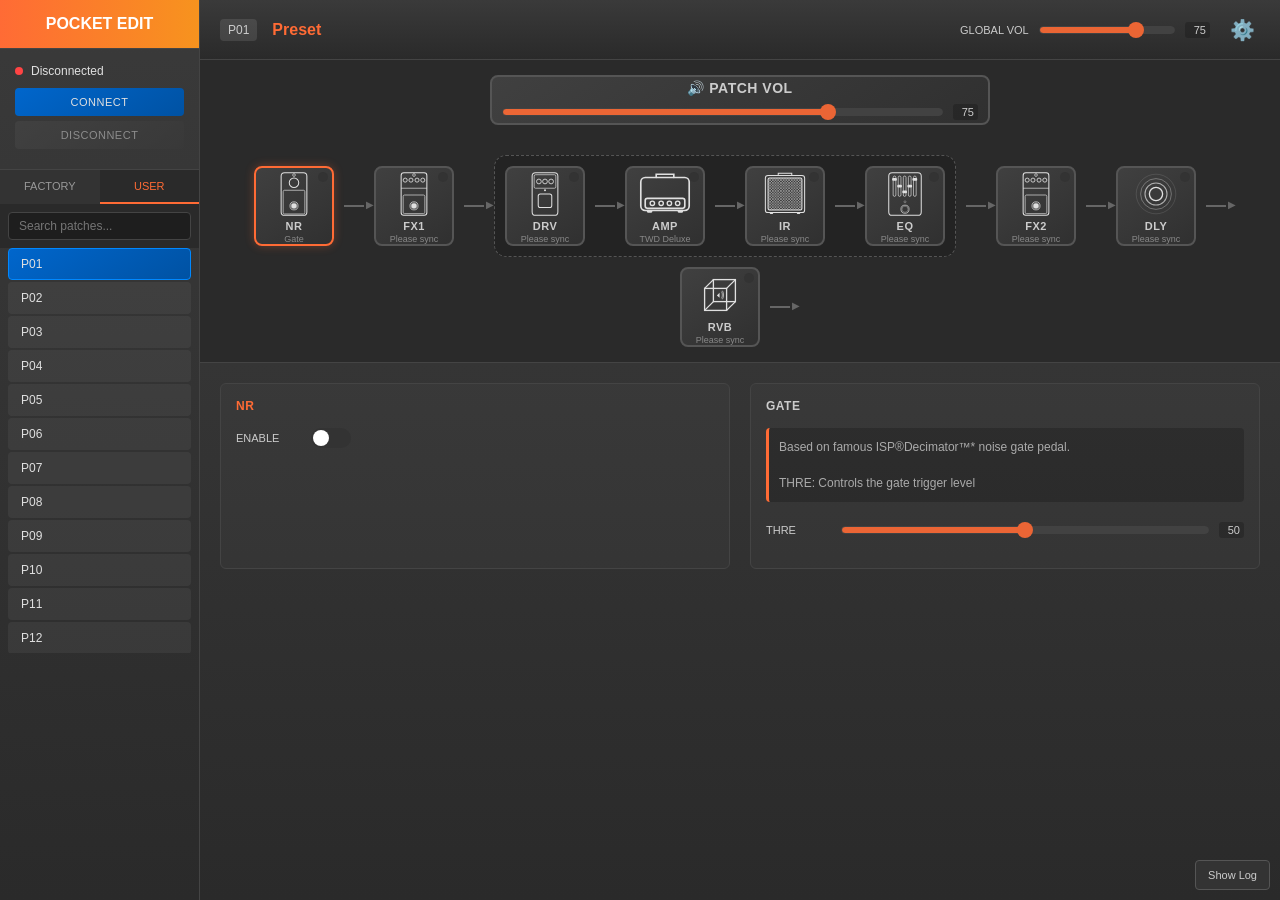
==== index.html @ 3301a859 "start" ====
<!DOCTYPE html>
<html lang="en">
<head>
    <meta charset="UTF-8">
    <meta name="viewport" content="width=device-width, initial-scale=1.0">
    <title>Pocket Edit</title>
    <style>
        * {
            margin: 0;
            padding: 0;
            box-sizing: border-box;
        }

        body {
            font-family: 'Segoe UI', Tahoma, Geneva, Verdana, sans-serif;
            background: linear-gradient(145deg, #2a2a2a, #1e1e1e);
            color: #e0e0e0;
            min-height: 100vh;
            overflow-x: auto;
        }

        .main-container {
            display: flex;
            height: 100vh;
        }

        /* Left Sidebar */
        .sidebar {
            width: 200px;
            background: linear-gradient(180deg, #3a3a3a, #2a2a2a);
            border-right: 1px solid #444;
            display: flex;
            flex-direction: column;
        }

        .sidebar-header {
            padding: 15px;
            background: linear-gradient(90deg, #ff6b35, #f7931e);
            color: white;
            font-weight: bold;
            text-align: center;
            border-bottom: 1px solid #444;
        }

        .connection-panel {
            padding: 15px;
            border-bottom: 1px solid #444;
        }

        .connection-status {
            display: flex;
            align-items: center;
            gap: 8px;
            margin-bottom: 10px;
            font-size: 12px;
        }

        .status-dot {
            width: 8px;
            height: 8px;
            border-radius: 50%;
            background: #ff4444;
        }

        .status-dot.connected {
            background: #44ff44;
        }

        .btn {
            width: 100%;
            padding: 8px 12px;
            border: none;
            border-radius: 4px;
            background: linear-gradient(145deg, #4a4a4a, #3a3a3a);
            color: #e0e0e0;
            cursor: pointer;
            font-size: 11px;
            text-transform: uppercase;
            letter-spacing: 0.5px;
            margin-bottom: 5px;
            transition: all 0.2s ease;
        }

        .btn:hover:not(:disabled) {
            background: linear-gradient(145deg, #5a5a5a, #4a4a4a);
            transform: translateY(-1px);
        }

        .btn:disabled {
            opacity: 0.5;
            cursor: not-allowed;
        }

        .btn-primary {
            background: linear-gradient(145deg, #0066cc, #0052a3);
        }

        .btn-primary:hover:not(:disabled) {
            background: linear-gradient(145deg, #0077dd, #0066cc);
        }

        .patch-list {
            flex: 1;
            display: flex;
            flex-direction: column;
            overflow: hidden;
        }

        .patch-tabs {
            display: flex;
            flex-shrink: 0;
        }

        .patch-tab-btn {
            flex: 1;
            padding: 10px;
            background: #333;
            border: none;
            border-bottom: 2px solid #333;
            color: #999;
            cursor: pointer;
            font-size: 11px;
            text-transform: uppercase;
            transition: all 0.2s ease;
        }

        .patch-tab-btn:hover {
            background: #444;
        }

        .patch-tab-btn.active {
            color: #ff6b35;
            background: #2a2a2a;
            border-bottom-color: #ff6b35;
        }

        .patch-search-container {
            padding: 8px;
            background: #2a2a2a;
            flex-shrink: 0;
        }

        #patchSearchInput {
            width: 100%;
            padding: 6px 10px;
            background: #1e1e1e;
            border: 1px solid #444;
            border-radius: 4px;
            color: #e0e0e0;
            font-size: 12px;
        }

        .patch-items-container {
            flex: 1;
            overflow-y: auto;
            padding: 0 8px 8px 8px;
            max-height: 45vh; 
        }

        .patch-item {
            padding: 8px 12px;
            background: rgba(255, 255, 255, 0.05);
            border: 1px solid transparent;
            border-radius: 4px;
            margin-bottom: 2px;
            cursor: pointer;
            font-size: 12px;
            transition: all 0.2s ease;
            white-space: nowrap;
            overflow: hidden;
            text-overflow: ellipsis;
        }

        .patch-item:hover {
            background: rgba(255, 255, 255, 0.1);
            border-color: #666;
        }

        .patch-item.selected {
            background: linear-gradient(145deg, #0066cc, #0052a3);
            border-color: #0088ff;
        }

        /* Main Content Area */
        .main-content {
            flex: 1;
            display: flex;
            flex-direction: column;
            background: #2a2a2a;
        }

        .top-bar {
            height: 60px;
            background: linear-gradient(180deg, #3a3a3a, #2a2a2a);
            border-bottom: 1px solid #444;
            display: flex;
            align-items: center;
            padding: 0 20px;
            justify-content: space-between;
        }

        .patch-info {
            display: flex;
            align-items: center;
            gap: 15px;
        }

        .patch-name {
            font-size: 16px;
            font-weight: bold;
            color: #ff6b35;
        }

        .patch-number {
            background: rgba(255, 255, 255, 0.1);
            padding: 4px 8px;
            border-radius: 4px;
            font-size: 12px;
            color: #ccc;
        }

        /* Signal Chain */
        .signal-chain {
            padding: 15px 20px;
            display: flex;
            flex-direction: column;
            gap: 15px;
            justify-content: center;
            border-bottom: 1px solid #444; /* Added separator */
        }

        .chain-flow {
            display: flex;
            align-items: center;
            justify-content: center;
            gap: 10px;
            flex-wrap: wrap;
        }

        .chain-module {
            width: 80px;
            height: 80px;
            background: linear-gradient(145deg, #404040, #303030);
            border: 2px solid #555;
            border-radius: 8px;
            display: flex;
            flex-direction: column;
            align-items: center;
            justify-content: center;
            cursor: pointer;
            transition: all 0.2s ease;
            position: relative;
        }

        .chain-module:hover {
            border-color: #777;
            transform: translateY(-2px);
        }

        .chain-module.active {
            border-color: #ff6b35;
            box-shadow: 0 0 10px rgba(255, 107, 53, 0.3);
        }

        .chain-module.disabled {
            opacity: 0.4;
            border-color: #333;
        }

        .chain-module.dragging {
            opacity: 0.5;
            background: #555;
        }

        #fixed-chain-block {
            display: flex;
            align-items: center;
            gap: 10px;
            background: rgba(0,0,0,0.15);
            border: 1px dashed #555;
            border-radius: 12px;
            padding: 10px;
        }

        #chain-terminator {
            width: 0;
            height: 0;
            padding: 0;
            margin: 0;
            border: none;
            font-size: 0;
        }

        .module-name {
            font-size: 11px;
            font-weight: bold;
            text-transform: uppercase;
            letter-spacing: 0.5px;
            color: #ccc;
        }

        .module-type {
            font-size: 9px;
            color: #888;
            margin-top: 2px;
        }

        .module-status {
            position: absolute;
            top: 4px;
            right: 4px;
            width: 10px;
            height: 10px;
            border-radius: 50%;
            background: #333;
            cursor: pointer;
            transition: transform 0.1s ease, box-shadow 0.1s ease;
        }

        /* for larger clickable area */
        .module-status::before {
            content: '';
            position: absolute;
            top: -6px;
            right: -6px;
            bottom: -6px;
            left: -6px;
        }

        .module-status:hover {
            box-shadow: 0 0 6px rgba(255,255,255,0.3);
        }

        .module-status.on {
            background: #44ff44;
        }

        .module-status.on:hover {
            box-shadow: 0 0 8px rgba(68,255,68,0.7);
        }

        .chain-connector {
            width: 20px;
            height: 2px;
            background: #666;
            position: relative;
        }

        .chain-connector::after {
            content: '▶';
            position: absolute;
            right: -10px;
            top: -6px;
            color: #666;
            font-size: 10px;
        }

        /* Effects Panel */
        .effects-panel {
            background: linear-gradient(180deg, #353535, #2a2a2a);
            padding: 20px;
            flex: 1;
            overflow-y: auto;
        }

        .effect-description {
            font-size: 12px;
            color: #aaa;
            margin-bottom: 20px;
            line-height: 1.5;
            background: rgba(0,0,0,0.2);
            padding: 10px;
            border-radius: 4px;
            border-left: 3px solid #ff6b35;
        }

        .effect-controls {
            display: none;
        }

        .effect-controls.active {
            display: grid;
            grid-template-columns: repeat(auto-fit, minmax(250px, 1fr));
            gap: 20px;
        }

        .control-section {
            background: rgba(255, 255, 255, 0.02);
            border: 1px solid #444;
            border-radius: 6px;
            padding: 15px;
        }

        .control-section h4 {
            color: #ff6b35;
            font-size: 12px;
            text-transform: uppercase;
            margin-bottom: 15px;
            letter-spacing: 0.5px;
        }

        .control-row {
            display: flex;
            align-items: center;
            gap: 15px;
            margin-bottom: 15px;
        }

        .control-label {
            min-width: 60px;
            font-size: 11px;
            color: #ccc;
            text-transform: uppercase;
        }

        .toggle-switch {
            width: 40px;
            height: 20px;
            background: #333;
            border-radius: 10px;
            position: relative;
            cursor: pointer;
            transition: background-color 0.2s ease;
        }

        .toggle-switch.on {
            background: #ff6b35;
        }

        .toggle-switch::after {
            content: '';
            position: absolute;
            top: 2px;
            left: 2px;
            width: 16px;
            height: 16px;
            background: white;
            border-radius: 50%;
            transition: transform 0.2s ease;
        }

        .toggle-switch.on::after {
            transform: translateX(20px);
        }

        .toggle-switch.locked {
            cursor: not-allowed;
            opacity: 0.7;
        }

        .dropdown-select {
            background: #333;
            border: 1px solid #555;
            border-radius: 4px;
            color: #e0e0e0;
            padding: 5px 10px;
            font-size: 11px;
            cursor: pointer;
            width: 100%;
        }

        .slider-container {
            display: flex;
            align-items: center;
            width: 100%;
            gap: 10px;
        }

        .slider {
            -webkit-appearance: none;
            appearance: none;
            width: 100%;
            height: 8px;
            background: linear-gradient(to right, #ff6b35 var(--progress, 0%), #2a2a2a var(--progress, 0%));
            outline: none;
            opacity: 0.9;
            transition: opacity .2s;
            border-radius: 4px;
            border: 1px solid #444;
            cursor: pointer;
        }

        .slider:hover {
            opacity: 1;
        }

        .slider::-webkit-slider-thumb {
            -webkit-appearance: none;
            appearance: none;
            width: 16px;
            height: 16px;
            background: #ff6b35;
            cursor: pointer;
            border-radius: 50%;
        }

        .slider::-moz-range-thumb {
            width: 16px;
            height: 16px;
            background: #ff6b35;
            cursor: pointer;
            border-radius: 50%;
        }

        .slider-value {
            font-size: 11px;
            color: #ccc;
            min-width: 25px;
            text-align: right;
            background: rgba(0,0,0,0.2);
            padding: 2px 4px;
            border-radius: 3px;
        }

        .slider-value-input {
            width: 35px; /* Adjust width as needed */
            font-size: 11px;
            color: #e0e0e0;
            background: #1e1e1e;
            border: 1px solid #ff6b35;
            border-radius: 3px;
            text-align: right;
            padding: 1px 3px;
        }

        /* Log Panel */
        .log-panel {
            position: fixed;
            bottom: 0;
            right: 0;
            width: 500px;
            height: 350px;
            background: rgba(0, 0, 0, 0.9);
            border: 1px solid #444;
            border-radius: 6px 6px 0 0;
            display: none;
            flex-direction: column;
            z-index: 1000;
        }

        .log-panel.visible {
            display: flex;
        }

        .log-header {
            padding: 10px;
            background: #333;
            border-bottom: 1px solid #444;
            display: flex;
            justify-content: space-between;
            align-items: center;
        }

        .log-header h4 {
            font-size: 12px;
            color: #ccc;
            text-transform: uppercase;
        }

        .log-toggle {
            position: fixed;
            bottom: 10px;
            right: 10px;
            padding: 8px 12px;
            background: #333;
            border: 1px solid #555;
            border-radius: 4px;
            color: #ccc;
            cursor: pointer;
            font-size: 11px;
            z-index: 1001;
        }

        .log-content {
            flex: 1;
            padding: 10px;
            overflow-y: auto;
            font-family: 'Courier New', monospace;
            font-size: 10px;
            line-height: 1.4;
        }

        .log-entry {
            margin-bottom: 2px;
            display: flex;
            gap: 10px;
        }

        .log-time {
            color: #666;
            min-width: 60px;
        }

        .log-type {
            color: #888;
            min-width: 50px;
            font-weight: bold;
        }

        .log-type.sent { color: #4a9eff; }
        .log-type.received { color: #4aff9e; }
        .log-type.error { color: #ff4a4a; }
        .log-type.info { color: #cccccc; }

        .log-message {
            color: #ccc;
        }

        .manual-command-panel {
            display: flex;
            gap: 10px;
            align-items: center;
            background: #333;
            padding: 8px 10px;
            border-bottom: 1px solid #444;
        }

        #manualCommandInput {
            background: #2a2a2a;
            border: 1px solid #555;
            color: #e0e0e0;
            padding: 6px 10px;
            border-radius: 4px;
            font-size: 11px;
            width: 100%;
            font-family: 'Courier New', Courier, monospace;
        }

        #sendManualCommandBtn {
            width: auto;
            margin-bottom: 0;
            flex-shrink: 0;
        }

        .chain-connector.is-last-connector {
            visibility: hidden;
        }

        .global-volume-control {
            display: flex;
            align-items: center;
            gap: 10px;
            width: 250px;
        }

        .global-volume-control .control-label {
            font-size: 11px;
            color: #ccc;
            text-transform: uppercase;
            min-width: fit-content;
        }

        /* New container for the patch volume slider */
        .patch-volume-container {
            display: flex;
            justify-content: center;
            align-items: center;
            padding: 15px 20px;
        }

        .patch-volume-module {
            width: 50%;
            max-width: 500px;
            height: 50px;
            background: linear-gradient(145deg, #404040, #303030);
            border: 2px solid #555;
            border-radius: 8px;
            display: flex;
            flex-direction: column;
            align-items: center;
            justify-content: center;
            transition: all 0.2s ease;
            position: relative;
            padding: 10px;
            gap: 8px;
        }

        .patch-volume-module .module-name {
            font-size: 14px;
            font-weight: bold;
            color: #ccc;
        }

        .patch-volume-module .slider-container {
            width: 100%;
        }
        /* Add these new styles to your existing <style> block */
        .settings-btn {
            background: none;
            border: none;
            color: #ccc;
            font-size: 20px;
            cursor: pointer;
            padding: 5px;
            margin-left: 15px;
        }
        .settings-btn:hover {
            color: #ff6b35;
        }

        .advanced-settings-panel {
            position: fixed;
            top: 65px; /* Position below the top bar */
            right: 20px;
            width: 300px;
            background: linear-gradient(145deg, #3a3a3a, #2a2a2a);
            border: 1px solid #444;
            border-radius: 6px;
            z-index: 1002;
            padding: 20px;
            box-shadow: 0 5px 15px rgba(0,0,0,0.5);
            display: none; /* Hidden by default */
        }

        .advanced-settings-panel.visible {
            display: block; /* Shown when this class is added */
        }

        .advanced-settings-panel h4 {
            color: #ff6b35;
            font-size: 12px;
            text-transform: uppercase;
            margin-bottom: 20px;
            letter-spacing: 0.5px;
        }

        .module-icon {
            margin-top: 4px;
            margin-bottom: 4px; /* Adds a little space between the icon and the text */
        }

        .patch-items-container.locked {
            opacity: 0.5;
            pointer-events: none;
            cursor: wait;
        }

        .debug-buttons-panel {
            padding: 8px 10px 0 10px;
            display: flex;
            flex-wrap: wrap;
            gap: 5px;
            background: #333;
            border-bottom: 1px solid #444;
        }

        .debug-buttons-panel .btn {
            width: auto;
            flex-grow: 1;
            margin-bottom: 0;
            padding: 4px 6px; 
        }

      /* Main container for the entire tap tempo section */
        .tap-tempo-section {
            margin-top: 30px;
            padding-top: 20px;
            border-top: 1px solid #555;
        }

        /* Grid layout for the main components */
        .tap-grid {
            display: grid;
            grid-template-columns: 1fr 1fr;
            gap: 15px;
            align-items: center;
        }

        /* Styling for the BPM and Delay Time display boxes */
        .tap-display {
            background-color: #222;
            border-radius: 6px;
            padding: 10px;
            border: 1px solid #444;
        }

        /* BPM and Delay Time text input styling */
        .bpm-input {
            width: 100%;
            background-color: transparent;
            border: none;
            /* Color updated to match the slider's active color */
            color: #ff6b35;
            font-size: 1.5em;
            font-weight: 700;
            font-family: "Courier New", Courier, monospace;
            text-align: center;
            padding: 0;
        }

        /* Removes the number input arrows in Chrome/Safari */
        .bpm-input::-webkit-outer-spin-button,
        .bpm-input::-webkit-inner-spin-button {
            -webkit-appearance: none;
            margin: 0;
        }

        /* Removes the number input arrows in Firefox */
        .bpm-input[type=number] {
            -moz-appearance: textfield;
        }

        /* Subtle background highlight when the BPM input is focused */
        .bpm-input:focus {
            outline: none;
            background-color: rgba(247, 147, 30, 0.1);
        }

        /* "BPM" and "Delay Time" labels under the displays */
        .display-label {
            font-size: 0.7em;
            color: #999;
            text-transform: uppercase;
            display: block;
            margin-top: 2px;
        }

        /* Main "TAP" button styling */
        .tap-button {
            grid-column: 1 / -1;
            padding: 1rem;
            font-size: 1.2rem;
            font-weight: bold;
            color: #fff;
            /* Updated background to a neutral gray */
            background-color: #555;
            border: 1px solid #777;
            border-radius: 6px;
            cursor: pointer;
            transition: background-color 0.1s ease-out, box-shadow 0.1s ease-out, color 0.1s ease-out;
        }

        /* "TAP" button active (pressed) state */
        .tap-button:active {
            /* Updated to the primary slider color */
            background-color: #ff6b35;
            transform: scale(0.98);
        }

        /* Visual indicator for the BPM beat */
       .tap-button.beat-flash {
            /* The text will flash to the active orange color */
            color: #ff6b35;
        }

        /* Container for the note division buttons (1/4, 1/8, etc.) */
        .note-divisions {
            grid-column: 1 / -1;
            display: flex;
            justify-content: space-between;
            gap: 8px;
        }

        /* Individual note division button styling */
        .note-btn {
            flex-grow: 1;
            padding: 0.6rem 0;
            font-size: 0.9rem;
            color: #ccc;
            background-color: #4f4f4f;
            border: 1px solid #555;
            border-radius: 5px;
            cursor: pointer;
            transition: all 0.2s;
        }

        /* Active note division button styling */
        .note-btn.active {
            /* Updated to the primary slider color */
            background-color: #ff6b35;
            color: #fff;
            /* A slightly brighter orange for the border */
            border-color: #ff6b35;
            font-weight: bold;
        }

        .bpm-input.out-of-range {
            /* This animation will run when the class is active */
            animation: flash-red 0.8s infinite;
        }

        /* This defines the flashing animation itself */
        @keyframes flash-red {
            0% { background-color: transparent; }
            50% { background-color: #9d2c2c; } /* A dark red flash */
            100% { background-color: transparent; }
        }

        #delay-time-ms-7 {
            font-size: 1.2em;
            color: #ccc;
            transition: color 0.2s ease; /* Optional: adds a smooth fade to red */
        }

        /* USB MIDI Device Selection Styles */
        .usb-device-pair {
            padding: 12px;
            margin-bottom: 8px;
            background: #2a2a2a;
            border: 2px solid #444;
            border-radius: 4px;
            cursor: pointer;
            transition: all 0.2s ease;
        }

        .usb-device-pair:hover {
            border-color: #666;
            background: #333;
        }

        .usb-device-pair.selected {
            border-color: #ff6b35;
            background: rgba(255, 107, 53, 0.1);
        }

        .usb-device-pair-title {
            font-weight: bold;
            color: #ff6b35;
            margin-bottom: 6px;
            font-size: 12px;
        }

        .usb-device-io {
            font-size: 11px;
            color: #aaa;
            margin: 2px 0;
            padding-left: 12px;
        }

        .usb-device-io-label {
            color: #888;
            font-weight: bold;
            min-width: 50px;
            display: inline-block;
        }



        /* Additional visual cue for hover-to-focus items */
    .control-row.hover-focus {
        background-color: rgba(255, 255, 255, 0.05); /* very subtle highlight */
        border-radius: 4px;
        transition: background-color 0.1s ease;
    }
</style>
</head>
<body>
    <div class="main-container">
        <div class="sidebar">
            <div class="sidebar-header">
                POCKET EDIT
            </div>

            <div class="connection-panel">
                <div class="connection-status">
                    <div id="statusDot" class="status-dot"></div>
                    <span id="statusText">Disconnected</span>
                </div>
                <button id="connectBtn" class="btn btn-primary">Connect</button>
                <button id="disconnectBtn" class="btn" disabled>Disconnect</button>
            </div>

            <div class="patch-list">
                 <div class="patch-tabs">
                    <button id="factoryTabBtn" class="patch-tab-btn">Factory</button>
                    <button id="userTabBtn" class="patch-tab-btn active">User</button>
                </div>
                <div class="patch-search-container">
                    <input type="text" id="patchSearchInput" placeholder="Search patches...">
                </div>
                <div id="patchListContainer" class="patch-items-container">
                    </div>
            </div>
        </div>

        <div class="main-content">
            <div id="editor-container" style="display: none; height: 100%; flex-direction: column; flex: 1;">
                <div class="top-bar">
                <div class="patch-info">
                    <div class="patch-number" id="patchNumber"></div>
                    <div class="patch-name" id="patchName"></div>
                </div>

                <div style="display: flex; align-items: center;">
                    <div class="global-volume-control">
                        <div class="control-label">Global Vol</div>
                        <div class="slider-container">
                            <input type="range" min="0" max="100" value="75" class="slider" data-global-param="globalVolume">
                            <span class="slider-value">75</span>
                        </div>
                    </div>

                    <button id="advancedSettingsBtn" class="settings-btn">⚙️</button>
                </div>
            </div>

            <div class="patch-volume-container">
                <div class="patch-volume-module">
                    <div class="module-name">🔊 Patch Vol</div>
                    <div class="slider-container">
                        <input type="range" min="0" max="100" value="75" class="slider" data-global-param="presetVolume">
                        <span class="slider-value">75</span>
                    </div>
                </div>
            </div>

            <div class="signal-chain">
                <div class="chain-flow">
                    <div class="chain-module" data-module-id="0" draggable="true">
                        <svg class="module-icon" width="80" height="130" viewBox="0 0 80 130" fill="none" xmlns="http://www.w3.org/2000/svg">
                        <rect x="2" y="2" width="76" height="126" rx="10" stroke="currentColor" stroke-width="3"/>
                        <circle cx="40" cy="32" r="14" stroke="currentColor" stroke-width="3"/>
                        <circle cx="40" cy="100" r="8" fill="currentColor" stroke-width="2"/>
                        <circle cx="40" cy="100" r="9" stroke="currentColor"/>
                        <circle cx="40" cy="100" r="12" stroke="currentColor" stroke-width="2"/>
                        <rect x="8" y="54" width="64" height="70" rx="4" stroke="currentColor" stroke-width="2"/>
                        <circle cx="40" cy="9" r="4" stroke="currentColor" stroke-width="2"/>
                        </svg>
                        <div class="module-status" id="module-status-0"></div>
                        <div class="module-name">NR</div>
                        <div class="module-type">Noise Gate</div>
                    </div>
                    <div class="chain-connector"></div>
                    <div class="chain-module" data-module-id="1" draggable="true">
                        <svg class="module-icon" width="80" height="130" viewBox="0 0 80 130" fill="none" xmlns="http://www.w3.org/2000/svg">
                        <path d="M2 10C2 5.58172 5.58172 2 10 2H70C74.4183 2 78 5.58172 78 10V120C78 124.418 74.4183 128 70 128H10C5.58172 128 2 124.418 2 120V10Z" stroke="currentColor" stroke-width="3"/>
                        <line x1="2" y1="48" x2="78" y2="48" stroke="currentColor" stroke-width="2"/>
                        <circle cx="14" cy="24" r="6" stroke="currentColor" stroke-width="2.5"/>
                        <circle cx="31" cy="24" r="6" stroke="currentColor" stroke-width="2.5"/>
                        <circle cx="49" cy="24" r="6" stroke="currentColor" stroke-width="2.5"/>
                        <circle cx="66" cy="24" r="6" stroke="currentColor" stroke-width="2.5"/>
                        <circle cx="40" cy="100" r="8" fill="currentColor" stroke-width="2"/>
                        <circle cx="40" cy="100" r="9" stroke="currentColor"/>
                        <circle cx="40" cy="100" r="12" stroke="currentColor" stroke-width="2"/>
                        <rect x="8" y="68" width="64" height="55" rx="4" stroke="currentColor" stroke-width="2"/>
                        <circle cx="40" cy="9" r="4" stroke="currentColor" stroke-width="2"/>
                        </svg>
                        <div class="module-status" id="module-status-1"></div>
                        <div class="module-name">FX1</div>
                        <div class="module-type">Please sync</div>
                    </div>
                    <div class="chain-connector"></div>

                    <div id="fixed-chain-block" draggable="false">
                        <div class="chain-module" data-module-id="2" data-is-fixed="true">
                            <svg class="module-icon" width="80" height="130" viewBox="0 0 80 130" fill="none" xmlns="http://www.w3.org/2000/svg">
                            <rect x="2" y="2" width="76" height="126" rx="10" stroke="currentColor" stroke-width="3"/>
                            <rect x="8" y="8" width="64" height="40" rx="4" stroke="currentColor" stroke-width="2"/>
                            <circle cx="22" cy="28" r="7" stroke="currentColor" stroke-width="2.5"/>
                            <circle cx="40" cy="28" r="7" stroke="currentColor" stroke-width="2.5"/>
                            <circle cx="58" cy="28" r="7" stroke="currentColor" stroke-width="2.5"/>
                            <rect x="20" y="65" width="40" height="40" rx="6" stroke="currentColor" stroke-width="3"/>
                            <circle cx="40" cy="54" r="3" fill="currentColor"/>
                            </svg>
                            <div class="module-status" id="module-status-2"></div><div class="module-name">DRV</div><div class="module-type">Please sync</div>
                        </div>
                        <div class="chain-connector"></div>
                        <div class="chain-module" data-module-id="3" data-is-fixed="true">
                            <svg class="module-icon" width="92" height="80" viewBox="0 0 92 80" fill="none" xmlns="http://www.w3.org/2000/svg">
                                  <rect x="2" y="10" width="88" height="60" rx="8" stroke="currentColor" stroke-width="3"/>
                                  <rect x="10" y="48" width="72" height="18" rx="4" stroke="currentColor" stroke-width="3"/>
                                  <circle cx="23" cy="57" r="4" stroke="currentColor" stroke-width="2.5"/>
                                  <circle cx="39" cy="57" r="4" stroke="currentColor" stroke-width="2.5"/>
                                  <circle cx="54" cy="57" r="4" stroke="currentColor" stroke-width="2.5"/>
                                  <circle cx="69" cy="57" r="4" stroke="currentColor" stroke-width="2.5"/>
                                  <path d="M30 10 V4 H62 V10" stroke="currentColor" stroke-width="3" stroke-linecap="round"/>
                                  <rect x="13" y="70" width="10" height="4" rx="2" fill="currentColor"/>
                                  <rect x="69" y="70" width="10" height="4" rx="2" fill="currentColor"/>
                                </svg>
                            <div class="module-status" id="module-status-3"></div><div class="module-name">AMP</div><div class="module-type">Please sync</div>
                        </div>
                        <div class="chain-connector"></div>
                        <div class="chain-module" data-module-id="4" data-is-fixed="true">
                            <svg class="module-icon" width="120" height="130" viewBox="0 0 120 130" fill="none" xmlns="http://www.w3.org/2000/svg">
                            <defs>
                            <pattern id="meshPattern" patternUnits="userSpaceOnUse" width="8" height="8">
                            <path d="M0 0L8 8ZM8 0L0 8Z" stroke="currentColor" stroke-width="0.75"/>
                            </pattern>
                            </defs>
                            <rect x="2" y="10" width="116" height="110" rx="8" stroke="currentColor" stroke-width="3"/>
                            <rect x="10" y="18" width="100" height="94" rx="4" fill="url(#meshPattern)"/>
                            <rect x="10" y="18" width="100" height="94" rx="4" stroke="currentColor" stroke-width="3"/>
                            <path d="M40 10 V4 H80 V10" stroke="currentColor" stroke-width="3" stroke-linecap="round"/>
                            <rect x="15" y="120" width="10" height="4" rx="2" fill="currentColor"/>
                            <rect x="95" y="120" width="10" height="4" rx="2" fill="currentColor"/>
                            </svg>
                            <div class="module-status" id="module-status-4"></div><div class="module-name">IR</div><div class="module-type">Please sync</div>
                        </div>
                        <div class="chain-connector"></div>
                        <div class="chain-module" data-module-id="5" data-is-fixed="true">
                            <svg class="module-icon" width="100" height="130" viewBox="0 0 100 130" fill="none" xmlns="http://www.w3.org/2000/svg">
                            <rect x="2" y="2" width="96" height="126" rx="10" stroke="currentColor" stroke-width="3"/>
                            <rect x="15" y="12" width="8" height="60" rx="4" stroke="currentColor" stroke-width="2"/>
                            <rect x="30" y="12" width="8" height="60" rx="4" stroke="currentColor" stroke-width="2"/>
                            <rect x="45" y="12" width="8" height="60" rx="4" stroke="currentColor" stroke-width="2"/>
                            <rect x="60" y="12" width="8" height="60" rx="4" stroke="currentColor" stroke-width="2"/>
                            <rect x="75" y="12" width="8" height="60" rx="4" stroke="currentColor" stroke-width="2"/>
                            <rect x="12" y="18" width="14" height="8" rx="3" fill="currentColor"/>
                            <rect x="27" y="38" width="14" height="8" rx="3" fill="currentColor"/>
                            <rect x="42" y="55" width="14" height="8" rx="3" fill="currentColor"/>
                            <rect x="57" y="38" width="14" height="8" rx="3" fill="currentColor"/>
                            <rect x="72" y="18" width="14" height="8" rx="3" fill="currentColor"/>
                            <circle cx="50" cy="88" r="3" stroke="currentColor"/>
                            <circle cx="50" cy="110" r="9" stroke="currentColor"/>
                            <circle cx="50" cy="110" r="12" stroke="currentColor" stroke-width="2"/>
                            </svg>
                            <div class="module-status" id="module-status-5"></div><div class="module-name">EQ</div><div class="module-type">Please sync</div>
                        </div>
                    </div>
                    <div class="chain-connector"></div>

                    <div class="chain-module" data-module-id="6" draggable="true">
                        <svg class="module-icon" width="80" height="130" viewBox="0 0 80 130" fill="none" xmlns="http://www.w3.org/2000/svg">
                        <path d="M2 10C2 5.58172 5.58172 2 10 2H70C74.4183 2 78 5.58172 78 10V120C78 124.418 74.4183 128 70 128H10C5.58172 128 2 124.418 2 120V10Z" stroke="currentColor" stroke-width="3"/>
                        <line x1="2" y1="48" x2="78" y2="48" stroke="currentColor" stroke-width="2"/>
                        <circle cx="14" cy="24" r="6" stroke="currentColor" stroke-width="2.5"/>
                        <circle cx="31" cy="24" r="6" stroke="currentColor" stroke-width="2.5"/>
                        <circle cx="49" cy="24" r="6" stroke="currentColor" stroke-width="2.5"/>
                        <circle cx="66" cy="24" r="6" stroke="currentColor" stroke-width="2.5"/>
                        <circle cx="40" cy="100" r="8" fill="currentColor" stroke-width="2"/>
                        <circle cx="40" cy="100" r="9" stroke="currentColor"/>
                        <circle cx="40" cy="100" r="12" stroke="currentColor" stroke-width="2"/>
                        <rect x="8" y="68" width="64" height="55" rx="4" stroke="currentColor" stroke-width="2"/>
                        <circle cx="40" cy="9" r="4" stroke="currentColor" stroke-width="2"/>
                        </svg>
                        <div class="module-status" id="module-status-6"></div>
                        <div class="module-name">FX2</div>
                        <div class="module-type">Please sync</div>
                    </div>
                    <div class="chain-connector"></div>
                    <div class="chain-module" data-module-id="7" draggable="true">
                        <svg class="module-icon" width="100" height="100" viewBox="0 0 100 100" fill="none" xmlns="http://www.w3.org/2000/svg">
                        <circle cx="50" cy="50" r="15" stroke="currentColor" stroke-width="3"/>
                        <circle cx="50" cy="50" r="25" stroke="currentColor" stroke-width="2.5" stroke-opacity="0.7"/>
                        <circle cx="50" cy="50" r="35" stroke="currentColor" stroke-width="2" stroke-opacity="0.4"/>
                        <circle cx="50" cy="50" r="45" stroke="currentColor" stroke-width="1.5" stroke-opacity="0.2"/>
                        </svg>
                        <div class="module-status" id="module-status-7"></div>
                        <div class="module-name">DLY</div>
                        <div class="module-type">Please sync</div>
                    </div>
                    <div class="chain-connector"></div>
                    <div class="chain-module" data-module-id="8" draggable="true">
                        <svg class="module-icon" width="100" height="100" viewBox="0 0 100 100" fill="none" xmlns="http://www.w3.org/2000/svg">
                        <rect x="15" y="35" width="50" height="50" stroke="currentColor" stroke-width="3"/>
                        <rect x="35" y="15" width="50" height="50" stroke="currentColor" stroke-width="3"/>
                        <line x1="15" y1="35" x2="35" y2="15" stroke="currentColor" stroke-width="3"/>
                        <line x1="65" y1="35" x2="85" y2="15" stroke="currentColor" stroke-width="3"/>
                        <line x1="15" y1="85" x2="35" y2="65" stroke="currentColor" stroke-width="3"/>
                        <line x1="65" y1="85" x2="85" y2="65" stroke="currentColor" stroke-width="3"/>
                        <path d="M43 51 L49 45 L49 56 Z" fill="currentColor"/>
                        <path d="M54 43 C 56 45, 56 55, 54 57" stroke="currentColor" stroke-width="1.5" stroke-linecap="round"/>
                        <path d="M56 41 C 59 45, 59 55, 56 59" stroke="currentColor" stroke-width="1.5" stroke-linecap="round"/>
                        </svg>
                        <div class="module-status" id="module-status-8"></div>
                        <div class="module-name">RVB</div>
                        <div class="module-type">Please sync</div>
                    </div>
                    <div class="chain-connector"></div>
                    <div id="chain-terminator"></div>
                </div>
            </div>


            <div class="effects-panel">
                <div class="effect-controls" id="module-controls-0">
                    <div class="control-section">
                        <h4 class="module-title">...</h4>
                        <div class="control-row">
                            <div class="control-label">Enable</div>
                            <div class="toggle-switch" id="module-enable-0"></div>
                        </div>
                    </div>
                    <div class="control-section" id="module-params-0"></div>
                </div>

                <div class="effect-controls" id="module-controls-1">
                    <div class="control-section">
                        <h4 class="module-title">...</h4>
                        <div class="control-row">
                            <div class="control-label">Enable</div>
                            <div class="toggle-switch" id="module-enable-1"></div>
                        </div>
                        <div class="control-row">
                            <div class="control-label">Type</div>
                            <select class="dropdown-select" id="module-type-1"></select>
                        </div>
                    </div>
                    <div class="control-section" id="module-params-1"></div>
                </div>

                 <div class="effect-controls" id="module-controls-6">
                    <div class="control-section">
                        <h4 class="module-title">...</h4>
                        <div class="control-row">
                            <div class="control-label">Enable</div>
                            <div class="toggle-switch" id="module-enable-6"></div>
                        </div>
                        <div class="control-row">
                            <div class="control-label">Type</div>
                            <select class="dropdown-select" id="module-type-6"></select>
                        </div>
                    </div>
                    <div class="control-section" id="module-params-6"></div>
                </div>

                <div class="effect-controls" id="module-controls-2">
                    <div class="control-section">
                        <h4 class="module-title">...</h4>
                        <div class="control-row">
                            <div class="control-label">Enable</div>
                            <div class="toggle-switch" id="module-enable-2"></div>
                        </div>
                        <div class="control-row">
                            <div class="control-label">Type</div>
                            <select class="dropdown-select" id="module-type-2"></select>
                        </div>
                    </div>
                    <div class="control-section" id="module-params-2"></div>
                </div>

                <div class="effect-controls" id="module-controls-3">
                    <div class="control-section">
                        <h4 class="module-title">...</h4>
                        <div class="control-row">
                            <div class="control-label">Enable</div>
                            <div class="toggle-switch" id="module-enable-3"></div>
                        </div>
                        <div class="control-row">
                            <div class="control-label">Clone Mode</div>
                            <div class="toggle-switch" id="amp-clone-mode"></div>
                        </div>
                        <div class="control-row">
                            <div class="control-label">Model</div>
                            <select class="dropdown-select" id="module-type-3"></select>
                        </div>
                    </div>
                    <div class="control-section" id="module-params-3"></div>
                </div>

                <div class="effect-controls" id="module-controls-4">
                    <div class="control-section">
                        <h4 class="module-title">...</h4>
                        <div class="control-row">
                            <div class="control-label">Enable</div>
                            <div class="toggle-switch" id="module-enable-4"></div>
                        </div>
                        <div class="control-row">
                            <div class="control-label">Cabinet</div>
                            <select class="dropdown-select" id="module-type-4"></select>
                        </div>
                    </div>
                     <div class="control-section" id="module-params-4"></div>
                </div>

                <div class="effect-controls" id="module-controls-5">
                    <div class="control-section">
                        <h4 class="module-title">...</h4>
                        <div class="control-row">
                            <div class="control-label">Enable</div>
                            <div class="toggle-switch" id="module-enable-5"></div>
                        </div>
                         <div class="control-row">
                            <div class="control-label">Type</div>
                            <select class="dropdown-select" id="module-type-5"></select>
                        </div>
                    </div>
                    <div class="control-section" id="module-params-5"></div>
                </div>

                <div class="effect-controls" id="module-controls-7">
                    <div class="control-section">
                        <h4 class="module-title">...</h4>
                        <div class="control-row">
                            <div class="control-label">Enable</div>
                            <div class="toggle-switch" id="module-enable-7"></div>
                        </div>
                        <div class="control-row">
                            <div class="control-label">Type</div>
                            <select class="dropdown-select" id="module-type-7"></select>
                        </div>
                    </div>
                    <div class="control-section" id="module-params-7"></div>
                </div>

                <div class="effect-controls" id="module-controls-8">
                    <div class="control-section">
                        <h4 class="module-title">...</h4>
                        <div class="control-row">
                            <div class="control-label">Enable</div>
                            <div class="toggle-switch" id="module-enable-8"></div>
                        </div>
                        <div class="control-row">
                            <div class="control-label">Type</div>
                            <select class="dropdown-select" id="module-type-8"></select>
                        </div>
                    </div>
                    <div class="control-section" id="module-params-8"></div>
                </div>
            </div>
            </div>
        </div>
    </div>
    <div id="advancedSettingsPanel" class="advanced-settings-panel">
    <h4>Advanced Settings</h4>

    <div class="control-row">
        <div class="control-label">Input Lvl</div>
        <div class="slider-container">
            <input type="range" min="-20" max="20" value="0" step="1" class="slider" data-global-param="inputLevel">
            <span class="slider-value">0dB</span>
        </div>
    </div>

    <div class="control-row">
        <div class="control-label">FX REC Lvl</div>
        <div class="slider-container">
            <input type="range" min="-20" max="20" value="0" step="1" class="slider" data-global-param="fxRecLevel">
            <span class="slider-value">0dB</span>
        </div>
    </div>

    <div class="control-row">
        <div class="control-label">BT REC Lvl</div>
        <div class="slider-container">
            <input type="range" min="-20" max="20" value="0" step="1" class="slider" data-global-param="btRecLevel">
            <span class="slider-value">0dB</span>
        </div>
    </div>

    <div class="control-row">
        <div class="control-label">Mon Lvl</div>
        <div class="slider-container">
            <input type="range" min="-20" max="20" value="0" step="1" class="slider" data-global-param="monitorLevel">
            <span class="slider-value">0dB</span>
        </div>
    </div>
    <button id="savePresetBtn" class="btn" style="margin-top: 20px;">Save Current Preset</button>
    <button id="exportPresetBtn" class="btn" style="margin-top: 10px;">Export Preset</button>
    <button id="importPresetBtn" class="btn" style="margin-top: 10px;">Import Preset</button>
    <input type="file" id="presetFileInput" accept=".json" style="display: none;">
</div>
    <div class="log-toggle" id="logToggle">Show Log</div>
    <div class="log-panel" id="logPanel">
        <div class="log-header">
            <h4>Communication Log</h4>
            <button class="btn" id="clearLogBtn" style="padding: 4px 8px; font-size: 10px; width: auto;">Clear</button>
        </div>
        <div class="debug-buttons-panel">
            <button id="syncPresetNamesBtn" class="btn" disabled>Sync Preset Names</button>
            <button id="syncModulesBtn" class="btn" disabled>Sync Modules</button>
            <button id="syncUserIRsBtn" class="btn" disabled>Sync User IRs</button>
            <button id="syncCloneAmpsBtn" class="btn" disabled>Sync Clone Amps</button>
            <button id="syncGlobalsBtn" class="btn" disabled>Sync Global Settings</button>
        </div>
        <div class="manual-command-panel">
            <input type="text" id="manualCommandInput" placeholder="Enter hex command...">
            <button id="sendManualCommandBtn" class="btn">Send</button>
        </div>
        <div class="log-content" id="logContent"></div>
    </div>

    <div id="saveModal" class="advanced-settings-panel" style="top: 50%; left: 50%; transform: translate(-50%, -50%); width: 400px;">
    <h4>Save Preset</h4>
    <div class="control-row">
        <div class="control-label">Name</div>
        <input type="text" id="presetNameInput" maxlength="10">
    </div>
    <div class="control-row">
        <div class="control-label">Save to Slot</div>
        <input type="number" id="presetNumberInput" min="1" max="50">
    </div>
    <div style="display: flex; gap: 10px; margin-top: 15px;">
        <button id="cancelSaveBtn" class="btn">Cancel</button>
        <button id="confirmSaveBtn" class="btn btn-primary">Confirm & Save</button>
    </div>
</div>

<div id="lockingOverlay" style="display: none; position: fixed; top: 0; left: 0; width: 100%; height: 100%; background: rgba(0,0,0,0.8); z-index: 2000; justify-content: center; align-items: center; text-align: center; color: white; font-size: 1.2em;">
    <div>
        <p>Trying to save preset...</p>
        <p style="font-size: 0.8em; color: #aaa; margin-top: 5px;">This could take up to 2 minutes!</p>
    </div>
</div>

<!-- USB MIDI Device Selection Modal -->
<div id="usbMidiModal" class="advanced-settings-panel" style="top: 50%; left: 50%; transform: translate(-50%, -50%); width: 450px; display: none;">
    <h4>Select USB MIDI Device</h4>
    <div style="margin: 20px 0;">
        <p style="color: #ccc; font-size: 12px; margin-bottom: 15px;">Found USB MIDI devices. Please select one pair (input and output):</p>
        <div id="usbDeviceList" style="background: #1e1e1e; border: 1px solid #444; border-radius: 4px; max-height: 250px; overflow-y: auto; margin-bottom: 15px;">
            <!-- Device pairs will be populated here -->
        </div>
    </div>
    <div style="display: flex; gap: 10px; margin-top: 15px;">
        <button id="cancelUsbBtn" class="btn">Cancel (Use BLE)</button>
        <button id="confirmUsbBtn" class="btn btn-primary" disabled>Connect via USB</button>
    </div>
</div>

    <script>


        const MODULE_LIBRARY_DATA = {
              "effectLibrary": {
    "1": {
      "name": "Gate",
      "descriptionEn": "Based on famous ISP®Decimator™* noise gate pedal.\n\nTHRE: Controls the gate trigger level",
      "alg": [
        { "name": "THRE", "algId": 0, "defaultValue": 50, "min": 0, "max": 100, "step": 1, "widgetType": 0 }
      ]
    },
    "101": {
      "name": "COMP 1",
      "descriptionEn": "Based on the legendary Ross™ Compressor*.",
      "alg": [
        { "name": "Sustain", "algId": 0, "defaultValue": 20, "min": 0, "max": 100, "step": 1, "widgetType": 0 },
        { "name": "Vol", "algId": 1, "defaultValue": 50, "min": 0, "max": 100, "step": 1, "widgetType": 0 }
      ]
    },
    "102": {
      "name": "COMP 2",
      "descriptionEn": "Based on the Keeley ® C4 4-knob compressor*.",
      "alg": [
        { "name": "Sustain", "algId": 0, "defaultValue": 20, "min": 0, "max": 100, "step": 1, "widgetType": 0 },
        { "name": "Attack", "algId": 1, "defaultValue": 60, "min": 0, "max": 100, "step": 1, "widgetType": 0 },
        { "name": "Vol", "algId": 2, "defaultValue": 50, "min": 0, "max": 100, "step": 1, "widgetType": 0 },
        { "name": "Clip", "algId": 3, "defaultValue": 10, "min": 0, "max": 100, "step": 1, "widgetType": 0 }
      ]
    },
    "103": {
      "name": "Touch Wah",
      "descriptionEn": "A wide range envelope filter (a.k.a. touch wah).",
      "alg": [
        { "name": "Sense", "algId": 0, "defaultValue": 50, "min": 0, "max": 100, "step": 1, "widgetType": 0 },
        { "name": "Range", "algId": 1, "defaultValue": 50, "min": 0, "max": 100, "step": 1, "widgetType": 0 },
        { "name": "Q", "algId": 2, "defaultValue": 50, "min": 0, "max": 100, "step": 1, "widgetType": 0 },
        { "name": "Mix", "algId": 3, "defaultValue": 50, "min": 0, "max": 100, "step": 1, "widgetType": 0 },
        { "name": "Mode", "algId": 4, "defaultValue": 0, "options": ["Guitar", "Bass"], "widgetType": 2 }
      ]
    },
    "104": {
      "name": "Auto Wah",
      "descriptionEn": "A variable auto wah effect for both guitars and basses.",
      "alg": [
        { "name": "Depth", "algId": 0, "defaultValue": 50, "min": 0, "max": 100, "step": 1, "widgetType": 0 },
        { "name": "Rate", "algId": 1, "defaultValue": 0.5, "min": 0.1, "max": 10.0, "step": 0.1, "unit": "Hz", "widgetType": 0 },
        { "name": "Vol", "algId": 2, "defaultValue": 50, "min": 0, "max": 100, "step": 1, "widgetType": 0 },
        { "name": "Low", "algId": 3, "defaultValue": 25, "min": 0, "max": 100, "step": 1, "widgetType": 0 },
        { "name": "Q", "algId": 4, "defaultValue": 70, "min": 0, "max": 100, "step": 1, "widgetType": 0 },
        { "name": "High", "algId": 5, "defaultValue": 60, "min": 0, "max": 100, "step": 1, "widgetType": 0 }
      ]
    },
    "105": {
      "name": "Boost",
      "descriptionEn": "Based on famous Xotic® EP Booster* pedal.",
      "alg": [
        { "name": "Gain", "algId": 0, "defaultValue": 20, "min": 0, "max": 100, "step": 1, "widgetType": 0 },
        { "name": "+3dB", "algId": 1, "defaultValue": 1, "widgetType": 1 },
        { "name": "Bright", "algId": 2, "defaultValue": 1, "widgetType": 1 }
      ]
    },
    "106": {
      "name": "A-Chorus",
      "descriptionEn": "Based on the legendary Arion® SCH-1 Stereo Chorus* pedal.",
      "alg": [
        { "name": "Depth", "algId": 0, "defaultValue": 50, "min": 0, "max": 100, "step": 1, "widgetType": 0 },
        { "name": "Rate", "algId": 1, "defaultValue": 0.5, "min": 0.1, "max": 10.0, "step": 0.1, "unit": "Hz", "widgetType": 0 },
        { "name": "Tone", "algId": 2, "defaultValue": 50, "min": 0, "max": 100, "step": 1, "widgetType": 0 }
      ]
    },
    "107": {
      "name": "B-Chorus",
      "descriptionEn": "This vintage-voiced chorus model is based on a famous ensemble chorus unit tuned for bass players.",
      "alg": [
        { "name": "Depth", "algId": 0, "defaultValue": 50, "min": 0, "max": 100, "step": 1, "widgetType": 0 },
        { "name": "Rate", "algId": 1, "defaultValue": 0.5, "min": 0.1, "max": 10.0, "step": 0.1, "unit": "Hz", "widgetType": 0 },
        { "name": "Vol", "algId": 2, "defaultValue": 50, "min": 0, "max": 100, "step": 1, "widgetType": 0 }
      ]
    },
    "108": {
      "name": "Flanger",
      "descriptionEn": "Classic flanger effect, producing rich and natural flanger tone.",
      "alg": [
        { "name": "Depth", "algId": 0, "defaultValue": 50, "min": 0, "max": 100, "step": 1, "widgetType": 0 },
        { "name": "Rate", "algId": 1, "defaultValue": 0.5, "min": 0.1, "max": 10.0, "step": 0.1, "unit": "Hz", "widgetType": 0 },
        { "name": "P.Delay", "algId": 2, "defaultValue": 50, "min": 0, "max": 100, "step": 1, "widgetType": 0 },
        { "name": "F.Back", "algId": 3, "defaultValue": 50, "min": 0, "max": 100, "step": 1, "widgetType": 0 }
      ]
    },
    "109": {
      "name": "Phaser",
      "descriptionEn": "Based on legendary MXR® M101 Phase 90*.",
      "alg": [
        { "name": "Rate", "algId": 0, "defaultValue": 0.5, "min": 0.1, "max": 10.0, "step": 0.1, "unit": "Hz", "widgetType": 0 }
      ]
    },
    "110": {
      "name": "Vibe",
      "descriptionEn": "Based on the legendary Voodoo Lab® Micro Vibe*.",
      "alg": [
        { "name": "Depth", "algId": 0, "defaultValue": 50, "min": 0, "max": 100, "step": 1, "widgetType": 0 },
        { "name": "Rate", "algId": 1, "defaultValue": 0.5, "min": 0.1, "max": 10.0, "step": 0.1, "unit": "Hz", "widgetType": 0 }
      ]
    },
    "111": {
      "name": "Vibrato",
      "descriptionEn": "Based on a BBD-based blue vibrato pedal.",
      "alg": [
        { "name": "Depth", "algId": 0, "defaultValue": 50, "min": 0, "max": 100, "step": 1, "widgetType": 0 },
        { "name": "Rate", "algId": 1, "defaultValue": 0.5, "min": 0.1, "max": 10.0, "step": 0.1, "unit": "Hz", "widgetType": 0 }
      ]
    },
    "112": {
      "name": "Tremolo",
      "descriptionEn": "Based on legendary Demeter® TRM-1 Tremulator*.",
      "alg": [
        { "name": "Depth", "algId": 0, "defaultValue": 50, "min": 0, "max": 100, "step": 1, "widgetType": 0 },
        { "name": "Rate", "algId": 1, "defaultValue": 0.5, "min": 0.1, "max": 10.0, "step": 0.1, "unit": "Hz", "widgetType": 0 }
      ]
    },
    "113": {
      "name": "Sine Trem",
      "descriptionEn": "Sine tremolo waveforms and super wide tonal range.",
      "alg": [
        { "name": "Depth", "algId": 0, "defaultValue": 50, "min": 0, "max": 100, "step": 1, "widgetType": 0 },
        { "name": "Rate", "algId": 1, "defaultValue": 0.5, "min": 0.1, "max": 10.0, "step": 0.1, "unit": "Hz", "widgetType": 0 },
        { "name": "Vol", "algId": 2, "defaultValue": 50, "min": 0, "max": 100, "step": 1, "widgetType": 0 }
      ]
    },
    "114": {
      "name": "Bias Trem",
      "descriptionEn": "Bias tremolo waveforms and super wide tonal range.",
      "alg": [
        { "name": "Depth", "algId": 0, "defaultValue": 50, "min": 0, "max": 100, "step": 1, "widgetType": 0 },
        { "name": "Rate", "algId": 1, "defaultValue": 0.5, "min": 0.1, "max": 10.0, "step": 0.1, "unit": "Hz", "widgetType": 0 },
        { "name": "Vol", "algId": 2, "defaultValue": 50, "min": 0, "max": 100, "step": 1, "widgetType": 0 },
        { "name": "Bias", "algId": 4, "defaultValue": 50, "min": 0, "max": 100, "step": 1, "widgetType": 0 }
      ]
    },
    "115": {
      "name": "AC G",
      "descriptionEn": "Acoustic guitar simulator designed for guitars.",
      "alg": [
        { "name": "Body", "algId": 0, "defaultValue": 50, "min": 0, "max": 100, "step": 1, "widgetType": 0 },
        { "name": "Top", "algId": 1, "defaultValue": 50, "min": 0, "max": 100, "step": 1, "widgetType": 0 },
        { "name": "Vol", "algId": 2, "defaultValue": 50, "min": 0, "max": 100, "step": 1, "widgetType": 0 },
        { "name": "Mode", "algId": 3, "defaultValue": 2, "options": ["Standard", "Jumbo", "Enhanced", "Piezo"], "widgetType": 2 }
      ]
    },
    "116": {
      "name": "Octave",
      "descriptionEn": "Provides polyphonic octave effect.",
      "alg": [
        { "name": "Low", "algId": 0, "defaultValue": 50, "min": 0, "max": 100, "step": 1, "widgetType": 0 },
        { "name": "High", "algId": 1, "defaultValue": 50, "min": 0, "max": 100, "step": 1, "widgetType": 0 },
        { "name": "Dry", "algId": 2, "defaultValue": 50, "min": 0, "max": 100, "step": 1, "widgetType": 0 }
      ]
    },
    "117": {
      "name": "Pitch",
      "descriptionEn": "Polyphonic pitch shifter/harmonizer.",
      "alg": [
        { "name": "High", "algId": 0, "defaultValue": 12, "min": 0, "max": 24, "step": 1, "widgetType": 0 },
        { "name": "Low Pitch", "algId": 1, "defaultValue": -12, "min": -24, "max": 0, "step": 1, "widgetType": 0 },
        { "name": "Dry", "algId": 2, "defaultValue": 50, "min": 0, "max": 100, "step": 1, "widgetType": 0 },
        { "name": "H-Vol", "algId": 3, "defaultValue": 50, "min": 0, "max": 100, "step": 1, "widgetType": 0 },
        { "name": "L-Vol", "algId": 4, "defaultValue": 50, "min": 0, "max": 100, "step": 1, "widgetType": 0 }
      ]
    },
    "118": {
      "name": "Detune",
      "descriptionEn": "A detuning effect that creates a chorus-like tone.",
      "alg": [
        { "name": "Detune", "algId": 0, "defaultValue": -25, "min": -50, "max": 50, "unit": "cents", "step": 1, "widgetType": 0 },
        { "name": "Wet", "algId": 1, "defaultValue": 50, "min": 0, "max": 100, "step": 1, "widgetType": 0 },
        { "name": "Dry", "algId": 2, "defaultValue": 50, "min": 0, "max": 100, "step": 1, "widgetType": 0 }
      ]
    },
    "201": {
      "name": "Scream",
      "descriptionEn": "Based on legenary Ibanez® TS-808 Tube Screamer®* overdrive pedal.",
      "alg": [
        { "name": "Gain", "algId": 0, "defaultValue": 40, "min": 0, "max": 100, "step": 1, "widgetType": 0 },
        { "name": "Tone", "algId": 1, "defaultValue": 70, "min": 0, "max": 100, "step": 1, "widgetType": 0 },
        { "name": "Vol", "algId": 2, "defaultValue": 50, "min": 0, "max": 100, "step": 1, "widgetType": 0 }
      ]
    },
    "202": {
      "name": "Butter OD",
      "descriptionEn": "Based on the legendary 2-knob yellow overdrive pedal.",
      "alg": [
        { "name": "Gain", "algId": 0, "defaultValue": 40, "min": 0, "max": 100, "step": 1, "widgetType": 0 },
        { "name": "Vol", "algId": 1, "defaultValue": 50, "min": 0, "max": 100, "step": 1, "widgetType": 0 }
      ]
    },
    "203": {
      "name": "JP Dist",
      "descriptionEn": "Based on a classic orange three-knob distortion pedal.",
      "alg": [
        { "name": "Gain", "algId": 0, "defaultValue": 50, "min": 0, "max": 100, "step": 1, "widgetType": 0 },
        { "name": "Tone", "algId": 1, "defaultValue": 50, "min": 0, "max": 100, "step": 1, "widgetType": 0 },
        { "name": "Vol", "algId": 2, "defaultValue": 50, "min": 0, "max": 100, "step": 1, "widgetType": 0 }
      ]
    },
    "204": {
      "name": "Shark",
      "descriptionEn": "Based on MI Audio® Crunch Box®* distortion pedal.",
      "alg": [
        { "name": "Gain", "algId": 0, "defaultValue": 50, "min": 0, "max": 100, "step": 1, "widgetType": 0 },
        { "name": "Tone", "algId": 1, "defaultValue": 50, "min": 0, "max": 100, "step": 1, "widgetType": 0 },
        { "name": "Vol", "algId": 2, "defaultValue": 50, "min": 0, "max": 100, "step": 1, "widgetType": 0 }
      ]
    },
    "205": {
      "name": "Dark Mouse",
      "descriptionEn": "Based on legendary ProCo™ The Rat* distortion.",
      "alg": [
        { "name": "Gain", "algId": 0, "defaultValue": 50, "min": 0, "max": 100, "step": 1, "widgetType": 0 },
        { "name": "Filter", "algId": 1, "defaultValue": 50, "min": 0, "max": 100, "step": 1, "widgetType": 0 },
        { "name": "Vol", "algId": 2, "defaultValue": 50, "min": 0, "max": 100, "step": 1, "widgetType": 0 }
      ]
    },
    "206": {
      "name": "Grey Fuzz",
      "descriptionEn": "Based on the legendary Sola Sound® Tone Bender Mk II®* fuzz pedal.",
      "alg": [
        { "name": "Fuzz", "algId": 0, "defaultValue": 50, "min": 0, "max": 100, "step": 1, "widgetType": 0 },
        { "name": "Vol", "algId": 1, "defaultValue": 50, "min": 0, "max": 100, "step": 1, "widgetType": 0 }
      ]
    },
    "207": {
      "name": "Red Fuzz",
      "descriptionEn": "Based on legendary Dallas-Arbiter® Fuzz Face®* fuzz pedal.",
      "alg": [
        { "name": "Fuzz", "algId": 0, "defaultValue": 50, "min": 0, "max": 100, "step": 1, "widgetType": 0 },
        { "name": "Vol", "algId": 1, "defaultValue": 50, "min": 0, "max": 100, "step": 1, "widgetType": 0 }
      ]
    },
    "208": {
      "name": "Bass Drive",
      "descriptionEn": "An overload effect device specially designed for bass.",
      "alg": [
        { "name": "Gain", "algId": 0, "defaultValue": 50, "min": 0, "max": 100, "step": 1, "widgetType": 0 },
        { "name": "Blend", "algId": 1, "defaultValue": 50, "min": 0, "max": 100, "step": 1, "widgetType": 0 },
        { "name": "Vol", "algId": 2, "defaultValue": 50, "min": 0, "max": 100, "step": 1, "widgetType": 0 },
        { "name": "Bass", "algId": 3, "defaultValue": 50, "min": 0, "max": 100, "step": 1, "widgetType": 0 },
        { "name": "Treble", "algId": 4, "defaultValue": 50, "min": 0, "max": 100, "step": 1, "widgetType": 0 }
      ]
    },
    "301": {
      "name": "TWD Deluxe",
      "descriptionEn": "Based on Fender® Tweed Deluxe*.",
      "alg": [
        { "name": "Gain", "algId": 0, "defaultValue": 30, "min": 0, "max": 100, "step": 1, "widgetType": 0 },
        { "name": "Tone", "algId": 1, "defaultValue": 50, "min": 0, "max": 100, "step": 1, "widgetType": 0 },
        { "name": "Vol", "algId": 2, "defaultValue": 50, "min": 0, "max": 100, "step": 1, "widgetType": 0 }
      ]
    },
    "302": {
      "name": "B-Man N",
      "descriptionEn": "Based on Fender® '59 Bassman®* (Normal channel).",
      "alg": [
        { "name": "Gain", "algId": 0, "defaultValue": 30, "min": 0, "max": 100, "step": 1, "widgetType": 0 },
        { "name": "Pres", "algId": 1, "defaultValue": 50, "min": 0, "max": 100, "step": 1, "widgetType": 0 },
        { "name": "Vol", "algId": 2, "defaultValue": 50, "min": 0, "max": 100, "step": 1, "widgetType": 0 },
        { "name": "Bass", "algId": 3, "defaultValue": 50, "min": 0, "max": 100, "step": 1, "widgetType": 0 },
        { "name": "Middle", "algId": 4, "defaultValue": 50, "min": 0, "max": 100, "step": 1, "widgetType": 0 },
        { "name": "Treble", "algId": 5, "defaultValue": 50, "min": 0, "max": 100, "step": 1, "widgetType": 0 }
      ]
    },
    "303": {
      "name": "Dark Twin",
      "descriptionEn": "Based on Fender® '65 Twin Reverb®*.",
      "alg": [
        { "name": "Gain", "algId": 0, "defaultValue": 35, "min": 0, "max": 100, "step": 1, "widgetType": 0 },
        { "name": "Vol", "algId": 1, "defaultValue": 50, "min": 0, "max": 100, "step": 1, "widgetType": 0 },
        { "name": "Bass", "algId": 2, "defaultValue": 50, "min": 0, "max": 100, "step": 1, "widgetType": 0 },
        { "name": "Middle", "algId": 3, "defaultValue": 40, "min": 0, "max": 100, "step": 1, "widgetType": 0 },
        { "name": "Treble", "algId": 4, "defaultValue": 60, "min": 0, "max": 100, "step": 1, "widgetType": 0 },
        { "name": "Bright", "algId": 5, "defaultValue": 1, "widgetType": 1 }
      ]
    },
    "304": {
      "name": "Voks 30N",
      "descriptionEn": "Based on VOX® AC30HW* (Normal channel).",
      "alg": [
        { "name": "Gain", "algId": 0, "defaultValue": 30, "min": 0, "max": 100, "step": 1, "widgetType": 0 },
        { "name": "Tone Cut", "algId": 1, "defaultValue": 50, "min": 0, "max": 100, "step": 1, "widgetType": 0 },
        { "name": "Vol", "algId": 2, "defaultValue": 50, "min": 0, "max": 100, "step": 1, "widgetType": 0 },
        { "name": "Bright", "algId": 3, "defaultValue": 0, "widgetType": 1 }
      ]
    },
    "305": {
      "name": "Jazz 120",
      "descriptionEn": "Based on the legendary 'Jazz Chorus' solid state combo.",
      "alg": [
        { "name": "Vol", "algId": 0, "defaultValue": 50, "min": 0, "max": 100, "step": 1, "widgetType": 0 },
        { "name": "Bass", "algId": 1, "defaultValue": 50, "min": 0, "max": 100, "step": 1, "widgetType": 0 },
        { "name": "Middle", "algId": 2, "defaultValue": 50, "min": 0, "max": 100, "step": 1, "widgetType": 0 },
        { "name": "Treble", "algId": 3, "defaultValue": 50, "min": 0, "max": 100, "step": 1, "widgetType": 0 },
        { "name": "Bright", "algId": 4, "defaultValue": 0, "widgetType": 1 }
      ]
    },
    "306": {
      "name": "Brit 45",
      "descriptionEn": "Based on Marshall® JTM45* (Normal channel).",
      "alg": [
        { "name": "Gain", "algId": 0, "defaultValue": 25, "min": 0, "max": 100, "step": 1, "widgetType": 0 },
        { "name": "Pres", "algId": 1, "defaultValue": 65, "min": 0, "max": 100, "step": 1, "widgetType": 0 },
        { "name": "Vol", "algId": 2, "defaultValue": 50, "min": 0, "max": 100, "step": 1, "widgetType": 0 },
        { "name": "Bass", "algId": 3, "defaultValue": 45, "min": 0, "max": 100, "step": 1, "widgetType": 0 },
        { "name": "Middle", "algId": 4, "defaultValue": 50, "min": 0, "max": 100, "step": 1, "widgetType": 0 },
        { "name": "Treble", "algId": 5, "defaultValue": 65, "min": 0, "max": 100, "step": 1, "widgetType": 0 }
      ]
    },
    "307": {
      "name": "Brit 50JP",
      "descriptionEn": "Based on Marshall® JTM50* with 'Jump' connection.",
      "alg": [
        { "name": "Gain 1", "algId": 0, "defaultValue": 40, "min": 0, "max": 100, "step": 1, "widgetType": 0 },
        { "name": "Pres", "algId": 1, "defaultValue": 50, "min": 0, "max": 100, "step": 1, "widgetType": 0 },
        { "name": "Vol", "algId": 2, "defaultValue": 50, "min": 0, "max": 100, "step": 1, "widgetType": 0 },
        { "name": "Bass", "algId": 3, "defaultValue": 50, "min": 0, "max": 100, "step": 1, "widgetType": 0 },
        { "name": "Middle", "algId": 4, "defaultValue": 50, "min": 0, "max": 100, "step": 1, "widgetType": 0 },
        { "name": "Treble", "algId": 5, "defaultValue": 50, "min": 0, "max": 100, "step": 1, "widgetType": 0 },
        { "name": "Gain 2", "algId": 6, "defaultValue": 50, "min": 0, "max": 100, "step": 1, "widgetType": 0 }
      ]
    },
    "308": {
      "name": "Brit 800",
      "descriptionEn": "Based on the legendary Marshall® JCM800*.",
      "alg": [
        { "name": "Gain", "algId": 0, "defaultValue": 50, "min": 0, "max": 100, "step": 1, "widgetType": 0 },
        { "name": "Pres", "algId": 1, "defaultValue": 50, "min": 0, "max": 100, "step": 1, "widgetType": 0 },
        { "name": "Vol", "algId": 2, "defaultValue": 50, "min": 0, "max": 100, "step": 1, "widgetType": 0 },
        { "name": "Bass", "algId": 3, "defaultValue": 50, "min": 0, "max": 100, "step": 1, "widgetType": 0 },
        { "name": "Middle", "algId": 4, "defaultValue": 50, "min": 0, "max": 100, "step": 1, "widgetType": 0 },
        { "name": "Treble", "algId": 5, "defaultValue": 50, "min": 0, "max": 100, "step": 1, "widgetType": 0 }
      ]
    },
    "309": {
      "name": "B-Man B",
      "descriptionEn": "Based on Fender® '59 Bassman®* (Bright channel).",
      "alg": [
        { "name": "Gain", "algId": 0, "defaultValue": 35, "min": 0, "max": 100, "step": 1, "widgetType": 0 },
        { "name": "Pres", "algId": 1, "defaultValue": 50, "min": 0, "max": 100, "step": 1, "widgetType": 0 },
        { "name": "Vol", "algId": 2, "defaultValue": 50, "min": 0, "max": 100, "step": 1, "widgetType": 0 },
        { "name": "Bass", "algId": 3, "defaultValue": 50, "min": 0, "max": 100, "step": 1, "widgetType": 0 },
        { "name": "Middle", "algId": 4, "defaultValue": 50, "min": 0, "max": 100, "step": 1, "widgetType": 0 },
        { "name": "Treble", "algId": 5, "defaultValue": 50, "min": 0, "max": 100, "step": 1, "widgetType": 0 }
      ]
    },
    "310": {
      "name": "Voks 30TB",
      "descriptionEn": "Based on VOX® AC30HW* (TB channel).",
      "alg": [
        { "name": "Gain", "algId": 0, "defaultValue": 30, "min": 0, "max": 100, "step": 1, "widgetType": 0 },
        { "name": "Tone Cut", "algId": 1, "defaultValue": 50, "min": 0, "max": 100, "step": 1, "widgetType": 0 },
        { "name": "Vol", "algId": 2, "defaultValue": 50, "min": 0, "max": 100, "step": 1, "widgetType": 0 },
        { "name": "Bass", "algId": 3, "defaultValue": 50, "min": 0, "max": 100, "step": 1, "widgetType": 0 },
        { "name": "Treble", "algId": 4, "defaultValue": 50, "min": 0, "max": 100, "step": 1, "widgetType": 0 },
        { "name": "Char", "algId": 5, "defaultValue": 0, "options": ["Cool", "Hot"], "widgetType": 2 }
      ]
    },
    "311": {
      "name": "Sol 100 OD",
      "descriptionEn": "Based on Soldano® SLO100* (crunch channel).",
      "alg": [
        { "name": "Gain", "algId": 0, "defaultValue": 50, "min": 0, "max": 100, "step": 1, "widgetType": 0 },
        { "name": "Pres", "algId": 1, "defaultValue": 50, "min": 0, "max": 100, "step": 1, "widgetType": 0 },
        { "name": "Vol", "algId": 2, "defaultValue": 50, "min": 0, "max": 100, "step": 1, "widgetType": 0 },
        { "name": "Bass", "algId": 3, "defaultValue": 50, "min": 0, "max": 100, "step": 1, "widgetType": 0 },
        { "name": "Middle", "algId": 4, "defaultValue": 50, "min": 0, "max": 100, "step": 1, "widgetType": 0 },
        { "name": "Treble", "algId": 5, "defaultValue": 50, "min": 0, "max": 100, "step": 1, "widgetType": 0 }
      ]
    },
    "312": {
      "name": "Dizzy VH",
      "descriptionEn": "Based on the 3rd channel of the famous Diezel® VH4*.",
      "alg": [
        { "name": "Gain", "algId": 0, "defaultValue": 50, "min": 0, "max": 100, "step": 1, "widgetType": 0 },
        { "name": "Pres", "algId": 1, "defaultValue": 50, "min": 0, "max": 100, "step": 1, "widgetType": 0 },
        { "name": "Vol", "algId": 2, "defaultValue": 50, "min": 0, "max": 100, "step": 1, "widgetType": 0 },
        { "name": "Bass", "algId": 3, "defaultValue": 50, "min": 0, "max": 100, "step": 1, "widgetType": 0 },
        { "name": "Middle", "algId": 4, "defaultValue": 50, "min": 0, "max": 100, "step": 1, "widgetType": 0 },
        { "name": "Treble", "algId": 5, "defaultValue": 50, "min": 0, "max": 100, "step": 1, "widgetType": 0 }
      ]
    },
    "313": {
      "name": "Eng 120",
      "descriptionEn": "Based on famous ENGL® Savage 120 E610*.",
      "alg": [
        { "name": "Gain", "algId": 0, "defaultValue": 50, "min": 0, "max": 100, "step": 1, "widgetType": 0 },
        { "name": "Pres", "algId": 1, "defaultValue": 50, "min": 0, "max": 100, "step": 1, "widgetType": 0 },
        { "name": "Vol", "algId": 2, "defaultValue": 50, "min": 0, "max": 100, "step": 1, "widgetType": 0 },
        { "name": "Bass", "algId": 3, "defaultValue": 50, "min": 0, "max": 100, "step": 1, "widgetType": 0 },
        { "name": "Middle", "algId": 4, "defaultValue": 50, "min": 0, "max": 100, "step": 1, "widgetType": 0 },
        { "name": "Treble", "algId": 5, "defaultValue": 50, "min": 0, "max": 100, "step": 1, "widgetType": 0 }
      ]
    },
    "314": {
      "name": "Halen 51",
      "descriptionEn": "Based on Peavey® 5150®* (LEAD channel).",
      "alg": [
        { "name": "Gain", "algId": 0, "defaultValue": 50, "min": 0, "max": 100, "step": 1, "widgetType": 0 },
        { "name": "Vol", "algId": 1, "defaultValue": 50, "min": 0, "max": 100, "step": 1, "widgetType": 0 },
        { "name": "Bass", "algId": 2, "defaultValue": 50, "min": 0, "max": 100, "step": 1, "widgetType": 0 },
        { "name": "Middle", "algId": 3, "defaultValue": 50, "min": 0, "max": 100, "step": 1, "widgetType": 0 },
        { "name": "Treble", "algId": 4, "defaultValue": 50, "min": 0, "max": 100, "step": 1, "widgetType": 0 },
        { "name": "Pres", "algId": 6, "defaultValue": 50, "min": 0, "max": 100, "step": 1, "widgetType": 0 }
      ]
    },
    "315": {
      "name": "Sol 100 LD",
      "descriptionEn": "Based on Soldano® SLO100* (Overdrive channel).",
      "alg": [
        { "name": "Gain", "algId": 0, "defaultValue": 50, "min": 0, "max": 100, "step": 1, "widgetType": 0 },
        { "name": "Pres", "algId": 1, "defaultValue": 50, "min": 0, "max": 100, "step": 1, "widgetType": 0 },
        { "name": "Vol", "algId": 2, "defaultValue": 50, "min": 0, "max": 100, "step": 1, "widgetType": 0 },
        { "name": "Bass", "algId": 3, "defaultValue": 50, "min": 0, "max": 100, "step": 1, "widgetType": 0 },
        { "name": "Middle", "algId": 4, "defaultValue": 50, "min": 0, "max": 100, "step": 1, "widgetType": 0 },
        { "name": "Treble", "algId": 5, "defaultValue": 50, "min": 0, "max": 100, "step": 1, "widgetType": 0 }
      ]
    },
    "316": {
      "name": "Calif DualV",
      "descriptionEn": "Based on Mesa/Boogie® Dual Rectifier®* (Vintage mode).",
      "alg": [
        { "name": "Gain", "algId": 0, "defaultValue": 50, "min": 0, "max": 100, "step": 1, "widgetType": 0 },
        { "name": "Pres", "algId": 1, "defaultValue": 50, "min": 0, "max": 100, "step": 1, "widgetType": 0 },
        { "name": "Vol", "algId": 2, "defaultValue": 50, "min": 0, "max": 100, "step": 1, "widgetType": 0 },
        { "name": "Bass", "algId": 3, "defaultValue": 50, "min": 0, "max": 100, "step": 1, "widgetType": 0 },
        { "name": "Middle", "algId": 4, "defaultValue": 50, "min": 0, "max": 100, "step": 1, "widgetType": 0 },
        { "name": "Treble", "algId": 5, "defaultValue": 50, "min": 0, "max": 100, "step": 1, "widgetType": 0 }
      ]
    },
    "317": {
      "name": "Calif DualM",
      "descriptionEn": "Based on Mesa/Boogie® Dual Rectifier®* (Modern mode).",
      "alg": [
        { "name": "Gain", "algId": 0, "defaultValue": 50, "min": 0, "max": 100, "step": 1, "widgetType": 0 },
        { "name": "Pres", "algId": 1, "defaultValue": 50, "min": 0, "max": 100, "step": 1, "widgetType": 0 },
        { "name": "Vol", "algId": 2, "defaultValue": 50, "min": 0, "max": 100, "step": 1, "widgetType": 0 },
        { "name": "Bass", "algId": 3, "defaultValue": 50, "min": 0, "max": 100, "step": 1, "widgetType": 0 },
        { "name": "Middle", "algId": 4, "defaultValue": 50, "min": 0, "max": 100, "step": 1, "widgetType": 0 },
        { "name": "Treble", "algId": 5, "defaultValue": 50, "min": 0, "max": 100, "step": 1, "widgetType": 0 }
      ]
    },
    "318": {
      "name": "Eng Power",
      "descriptionEn": "Based on the lead channel of the famous ENGL® Powerball II E645/2* amp head.",
      "alg": [
        { "name": "Gain", "algId": 0, "defaultValue": 50, "min": 0, "max": 100, "step": 1, "widgetType": 0 },
        { "name": "Pres", "algId": 1, "defaultValue": 50, "min": 0, "max": 100, "step": 1, "widgetType": 0 },
        { "name": "Vol", "algId": 2, "defaultValue": 50, "min": 0, "max": 100, "step": 1, "widgetType": 0 },
        { "name": "Bass", "algId": 3, "defaultValue": 50, "min": 0, "max": 100, "step": 1, "widgetType": 0 },
        { "name": "Middle", "algId": 4, "defaultValue": 50, "min": 0, "max": 100, "step": 1, "widgetType": 0 },
        { "name": "Treble", "algId": 5, "defaultValue": 50, "min": 0, "max": 100, "step": 1, "widgetType": 0 }
      ]
    },
    "319": {
      "name": "Flyman B1+",
      "descriptionEn": "Based on the famous 'Brown Eye' UK-style boutique amp head (HBE channel).",
      "alg": [
        { "name": "Gain", "algId": 0, "defaultValue": 50, "min": 0, "max": 100, "step": 1, "widgetType": 0 },
        { "name": "Pres", "algId": 1, "defaultValue": 50, "min": 0, "max": 100, "step": 1, "widgetType": 0 },
        { "name": "Vol", "algId": 2, "defaultValue": 50, "min": 0, "max": 100, "step": 1, "widgetType": 0 },
        { "name": "Bass", "algId": 3, "defaultValue": 50, "min": 0, "max": 100, "step": 1, "widgetType": 0 },
        { "name": "Middle", "algId": 4, "defaultValue": 50, "min": 0, "max": 100, "step": 1, "widgetType": 0 },
        { "name": "Treble", "algId": 5, "defaultValue": 50, "min": 0, "max": 100, "step": 1, "widgetType": 0 }
      ]
    },
    "320": {
      "name": "Bog XT",
      "descriptionEn": "The Bogner® XTC* red channel is known for its fiery high gain distortion.",
      "alg": [
        { "name": "Gain", "algId": 0, "defaultValue": 50, "min": 0, "max": 100, "step": 1, "widgetType": 0 },
        { "name": "Pres", "algId": 1, "defaultValue": 50, "min": 0, "max": 100, "step": 1, "widgetType": 0 },
        { "name": "Vol", "algId": 2, "defaultValue": 50, "min": 0, "max": 100, "step": 1, "widgetType": 0 },
        { "name": "Bass", "algId": 3, "defaultValue": 50, "min": 0, "max": 100, "step": 1, "widgetType": 0 },
        { "name": "Middle", "algId": 4, "defaultValue": 50, "min": 0, "max": 100, "step": 1, "widgetType": 0 },
        { "name": "Treble", "algId": 5, "defaultValue": 50, "min": 0, "max": 100, "step": 1, "widgetType": 0 }
      ]
    },
    "321": {
      "name": "A BassVT",
      "descriptionEn": "Based on Ampeg® SVT* bass amp.",
      "alg": [
        { "name": "Gain", "algId": 0, "defaultValue": 50, "min": 0, "max": 100, "step": 1, "widgetType": 0 },
        { "name": "Bass", "algId": 1, "defaultValue": 50, "min": 0, "max": 100, "step": 1, "widgetType": 0 },
        { "name": "Middle", "algId": 2, "defaultValue": 50, "min": 0, "max": 100, "step": 1, "widgetType": 0 },
        { "name": "MidFreq", "algId": 3, "defaultValue": 1, "options": ["220Hz", "450Hz", "800Hz", "1.6kHz", "3kHz"], "widgetType": 2 },
        { "name": "Treble", "algId": 4, "defaultValue": 50, "min": 0, "max": 100, "step": 1, "widgetType": 0 },
        { "name": "Vol", "algId": 5, "defaultValue": 50, "min": 0, "max": 100, "step": 1, "widgetType": 0 }
      ]
    },
    "322": {
      "name": "Voks Bass",
      "descriptionEn": "Based on vintage VOX®* AC-100* bass amp.",
      "alg": [
        { "name": "Vol", "algId": 0, "defaultValue": 50, "min": 0, "max": 100, "step": 1, "widgetType": 0 },
        { "name": "Bass", "algId": 1, "defaultValue": 50, "min": 0, "max": 100, "step": 1, "widgetType": 0 },
        { "name": "Treble", "algId": 2, "defaultValue": 50, "min": 0, "max": 100, "step": 1, "widgetType": 0 }
      ]
    },
    "401": {
      "name": "TWD 1x8",
      "descriptionEn": "Vintage Fender® Champ* 1x8\" cabinet.",
      "alg": [
        { "name": "Vol", "algId": 0, "defaultValue": 50, "min": 0, "max": 100, "step": 1, "widgetType": 0 }
      ]
    },
    "402": {
      "name": "TWD-P 1x10",
      "descriptionEn": "Vintage Fender® Princeton* 1x10\" cabinet.",
      "alg": [
        { "name": "Vol", "algId": 0, "defaultValue": 50, "min": 0, "max": 100, "step": 1, "widgetType": 0 }
      ]
    },
    "403": {
      "name": "Viblux 1x12",
      "descriptionEn": "Vintage Fender® Vibrolux* 1x12\" cabinet.",
      "alg": [
        { "name": "Vol", "algId": 0, "defaultValue": 50, "min": 0, "max": 100, "step": 1, "widgetType": 0 }
      ]
    },
    "404": {
      "name": "Voks 1x12",
      "descriptionEn": "Vintage VOX® AC15* 1x12\" cabinet.",
      "alg": [
        { "name": "Vol", "algId": 0, "defaultValue": 50, "min": 0, "max": 100, "step": 1, "widgetType": 0 }
      ]
    },
    "405": {
      "name": "TWD 2x12",
      "descriptionEn": "A custom Fender® Tweed* 2x10\" cabinet.",
      "alg": [
        { "name": "Vol", "algId": 0, "defaultValue": 50, "min": 0, "max": 100, "step": 1, "widgetType": 0 }
      ]
    },
    "406": {
      "name": "Double 2x12",
      "descriptionEn": "Vintage Fender® '65 Twin Reverb* 2x12\" cabinet.",
      "alg": [
        { "name": "Vol", "algId": 0, "defaultValue": 50, "min": 0, "max": 100, "step": 1, "widgetType": 0 }
      ]
    },
    "407": {
      "name": "Star 2x12",
      "descriptionEn": "Mesa/Boogie® Lonestar* 1x12\" cabinet.",
      "alg": [
        { "name": "Vol", "algId": 0, "defaultValue": 50, "min": 0, "max": 100, "step": 1, "widgetType": 0 }
      ]
    },
    "408": {
      "name": "Jazz 2x12",
      "descriptionEn": "Legendary 'Jazz Chorus' 2x12\" cabinet.",
      "alg": [
        { "name": "Vol", "algId": 0, "defaultValue": 50, "min": 0, "max": 100, "step": 1, "widgetType": 0 }
      ]
    },
    "409": {
      "name": "BritGN 2x12",
      "descriptionEn": "Marshall® 2550* 2x12\" cabinet.",
      "alg": [
        { "name": "Vol", "algId": 0, "defaultValue": 50, "min": 0, "max": 100, "step": 1, "widgetType": 0 }
      ]
    },
    "410": {
      "name": "BritGN 4x12",
      "descriptionEn": "Vintage Marshall® 4x12\" cabinet with Celestion® Greenback®* speakers.",
      "alg": [
        { "name": "Vol", "algId": 0, "defaultValue": 50, "min": 0, "max": 100, "step": 1, "widgetType": 0 }
      ]
    },
    "411": {
      "name": "Bog 4x12",
      "descriptionEn": "Bogner®* 4x12\" cabinet.",
      "alg": [
        { "name": "Vol", "algId": 0, "defaultValue": 50, "min": 0, "max": 100, "step": 1, "widgetType": 0 }
      ]
    },
    "412": {
      "name": "Dizzy 4x12",
      "descriptionEn": "Diezel®* 4x12\" cabinet.",
      "alg": [
        { "name": "Vol", "algId": 0, "defaultValue": 50, "min": 0, "max": 100, "step": 1, "widgetType": 0 }
      ]
    },
    "413": {
      "name": "Halen 4x12",
      "descriptionEn": "Peavey® 6505* 4x12\" cabinet.",
      "alg": [
        { "name": "Vol", "algId": 0, "defaultValue": 50, "min": 0, "max": 100, "step": 1, "widgetType": 0 }
      ]
    },
    "414": {
      "name": "Sol 4x12",
      "descriptionEn": "Soldano®* 4x12\" caninet.",
      "alg": [
        { "name": "Vol", "algId": 0, "defaultValue": 50, "min": 0, "max": 100, "step": 1, "widgetType": 0 }
      ]
    },
    "415": {
      "name": "Dual 4x12",
      "descriptionEn": "Mesa/Boogie® Rectifier®* 4x12\" cabinet.",
      "alg": [
        { "name": "Vol", "algId": 0, "defaultValue": 50, "min": 0, "max": 100, "step": 1, "widgetType": 0 }
      ]
    },
    "416": {
      "name": "User IR 1",
      "descriptionEn": "User-loaded Impulse Response.",
      "alg": [
        { "name": "Vol", "algId": 0, "defaultValue": 50, "min": 0, "max": 100, "step": 1, "widgetType": 0 }
      ]
    },
    "417": {
      "name": "User IR 2",
      "descriptionEn": "User-loaded Impulse Response.",
      "alg": [
        { "name": "Vol", "algId": 0, "defaultValue": 50, "min": 0, "max": 100, "step": 1, "widgetType": 0 }
      ]
    },
    "418": {
      "name": "User IR 3",
      "descriptionEn": "User-loaded Impulse Response.",
      "alg": [
        { "name": "Vol", "algId": 0, "defaultValue": 50, "min": 0, "max": 100, "step": 1, "widgetType": 0 }
      ]
    },
    "419": {
      "name": "User IR 4",
      "descriptionEn": "User-loaded Impulse Response.",
      "alg": [
        { "name": "Vol", "algId": 0, "defaultValue": 50, "min": 0, "max": 100, "step": 1, "widgetType": 0 }
      ]
    },
    "420": {
      "name": "User IR 5",
      "descriptionEn": "User-loaded Impulse Response.",
      "alg": [
        { "name": "Vol", "algId": 0, "defaultValue": 50, "min": 0, "max": 100, "step": 1, "widgetType": 0 }
      ]
    },
    "501": {
      "name": "GT EQ 1",
      "descriptionEn": "5-Band Equalizer designed for guitars.",
      "alg": [
        { "name": "125Hz", "algId": 0, "defaultValue": 0, "min": -50, "max": 50, "step": 1, "widgetType": 3 },
        { "name": "400Hz", "algId": 1, "defaultValue": 0, "min": -50, "max": 50, "step": 1, "widgetType": 3 },
        { "name": "800Hz", "algId": 2, "defaultValue": 0, "min": -50, "max": 50, "step": 1, "widgetType": 3 },
        { "name": "1.6kHz", "algId": 3, "defaultValue": 0, "min": -50, "max": 50, "step": 1, "widgetType": 3 },
        { "name": "4kHz", "algId": 4, "defaultValue": 0, "min": -50, "max": 50, "step": 1, "widgetType": 3 },
        { "name": "Vol", "algId": 5, "defaultValue": 50, "min": 0, "max": 100, "step": 1, "widgetType": 0 }
      ]
    },
    "502": {
      "name": "GT EQ 2",
      "descriptionEn": "5-Band Equalizer designed for guitars.",
      "alg": [
        { "name": "100Hz", "algId": 0, "defaultValue": 0, "min": -50, "max": 50, "step": 1, "widgetType": 3 },
        { "name": "500Hz", "algId": 1, "defaultValue": 0, "min": -50, "max": 50, "step": 1, "widgetType": 3 },
        { "name": "1kHz", "algId": 2, "defaultValue": 0, "min": -50, "max": 50, "step": 1, "widgetType": 3 },
        { "name": "3kHz", "algId": 3, "defaultValue": 0, "min": -50, "max": 50, "step": 1, "widgetType": 3 },
        { "name": "6kHz", "algId": 4, "defaultValue": 0, "min": -50, "max": 50, "step": 1, "widgetType": 3 },
        { "name": "Vol", "algId": 5, "defaultValue": 50, "min": 0, "max": 100, "step": 1, "widgetType": 0 }
      ]
    },
    "503": {
      "name": "Bass EQ",
      "descriptionEn": "5-Band Equalizer designed for basses.",
      "alg": [
        { "name": "50Hz", "algId": 0, "defaultValue": 0, "min": -50, "max": 50, "step": 1, "widgetType": 3 },
        { "name": "120Hz", "algId": 1, "defaultValue": 0, "min": -50, "max": 50, "step": 1, "widgetType": 3 },
        { "name": "400Hz", "algId": 2, "defaultValue": 0, "min": -50, "max": 50, "step": 1, "widgetType": 3 },
        { "name": "800Hz", "algId": 3, "defaultValue": 0, "min": -50, "max": 50, "step": 1, "widgetType": 3 },
        { "name": "4.5kHz", "algId": 4, "defaultValue": 0, "min": -50, "max": 50, "step": 1, "widgetType": 3 },
        { "name": "Vol", "algId": 5, "defaultValue": 50, "min": 0, "max": 100, "step": 1, "widgetType": 0 }
      ]
    },
    "701": {
      "name": "Pure",
      "descriptionEn": "Produce pure, precise delay sound.",
      "alg": [
        { "name": "Mix", "algId": 0, "defaultValue": 20, "min": 0, "max": 100, "step": 1, "widgetType": 0 },
        { "name": "Time", "algId": 1, "defaultValue": 500, "min": 20, "max": 1000, "unit": "ms", "step": 1, "widgetType": 0 },
        { "name": "F.Back", "algId": 2, "defaultValue": 30, "min": 0, "max": 100, "step": 1, "widgetType": 0 }
      ]
    },
    "702": {
      "name": "Slap",
      "descriptionEn": "Simulates the classic slapback echo effect.",
      "alg": [
        { "name": "Mix", "algId": 0, "defaultValue": 20, "min": 0, "max": 100, "step": 1, "widgetType": 0 },
        { "name": "Time", "algId": 1, "defaultValue": 150, "min": 20, "max": 300, "unit": "ms", "step": 1, "widgetType": 0 },
        { "name": "F.Back", "algId": 2, "defaultValue": 30, "min": 0, "max": 100, "step": 1, "widgetType": 0 }
      ]
    },
    "703": {
      "name": "Warm",
      "descriptionEn": "Producing warm delay sound with analog feel.",
      "alg": [
        { "name": "Mix", "algId": 0, "defaultValue": 20, "min": 0, "max": 100, "step": 1, "widgetType": 0 },
        { "name": "Time", "algId": 1, "defaultValue": 500, "min": 20, "max": 1000, "unit": "ms", "step": 1, "widgetType": 0 },
        { "name": "F.Back", "algId": 2, "defaultValue": 30, "min": 0, "max": 100, "step": 1, "widgetType": 0 }
      ]
    },
    "704": {
      "name": "Mag",
      "descriptionEn": "Simulates solid-state tape echo sound.",
      "alg": [
        { "name": "Mix", "algId": 0, "defaultValue": 20, "min": 0, "max": 100, "step": 1, "widgetType": 0 },
        { "name": "Time", "algId": 1, "defaultValue": 500, "min": 20, "max": 1000, "unit": "ms", "step": 1, "widgetType": 0 },
        { "name": "F.Back", "algId": 2, "defaultValue": 30, "min": 0, "max": 100, "step": 1, "widgetType": 0 }
      ]
    },
    "705": {
      "name": "Tube",
      "descriptionEn": "Simulates tube-driven tape echo sound.",
      "alg": [
        { "name": "Mix", "algId": 0, "defaultValue": 20, "min": 0, "max": 100, "step": 1, "widgetType": 0 },
        { "name": "Time", "algId": 1, "defaultValue": 500, "min": 20, "max": 1000, "unit": "ms", "step": 1, "widgetType": 0 },
        { "name": "F.Back", "algId": 2, "defaultValue": 30, "min": 0, "max": 100, "step": 1, "widgetType": 0 }
      ]
    },
    "706": {
      "name": "Reverse",
      "descriptionEn": "Producing a special delay effect with reversed feedback.",
      "alg": [
        { "name": "Mix", "algId": 0, "defaultValue": 20, "min": 0, "max": 100, "step": 1, "widgetType": 0 },
        { "name": "Time", "algId": 1, "defaultValue": 500, "min": 20, "max": 500, "unit": "ms", "step": 1, "widgetType": 0 },
        { "name": "F.Back", "algId": 2, "defaultValue": 30, "min": 0, "max": 100, "step": 1, "widgetType": 0 }
      ]
    },
    "707": {
      "name": "Analog",
      "descriptionEn": "Reproduces the sound of a vintage 1980's rack-mount delay machine.",
      "alg": [
        { "name": "Mix", "algId": 0, "defaultValue": 20, "min": 0, "max": 100, "step": 1, "widgetType": 0 },
        { "name": "Time", "algId": 1, "defaultValue": 500, "min": 20, "max": 1000, "unit": "ms", "step": 1, "widgetType": 0 },
        { "name": "F.Back", "algId": 2, "defaultValue": 30, "min": 0, "max": 100, "step": 1, "widgetType": 0 }
      ]
    },
    "708": {
      "name": "Sweep",
      "descriptionEn": "Producing a delay effect with sweeping filter modulated repeats.",
      "alg": [
        { "name": "Mix", "algId": 0, "defaultValue": 20, "min": 0, "max": 100, "step": 1, "widgetType": 0 },
        { "name": "Time", "algId": 1, "defaultValue": 500, "min": 20, "max": 1000, "unit": "ms", "step": 1, "widgetType": 0 },
        { "name": "F.Back", "algId": 2, "defaultValue": 30, "min": 0, "max": 100, "step": 1, "widgetType": 0 },
        { "name": "S-Depth", "algId": 3, "defaultValue": 50, "min": 0, "max": 100, "step": 1, "widgetType": 0 },
        { "name": "S-Rate", "algId": 4, "defaultValue": 50, "min": 0, "max": 100, "step": 1, "widgetType": 0 }
      ]
    },
    "709": {
      "name": "Ping Pong",
      "descriptionEn": "A stereo delay that bounces back and forth between left and right channels.",
      "alg": [
        { "name": "Mix", "algId": 0, "defaultValue": 20, "min": 0, "max": 100, "step": 1, "widgetType": 0 },
        { "name": "Time", "algId": 1, "defaultValue": 500, "min": 20, "max": 500, "unit": "ms", "step": 1, "widgetType": 0 },
        { "name": "F.Back", "algId": 2, "defaultValue": 30, "min": 0, "max": 100, "step": 1, "widgetType": 0 }
      ]
    },
    "801": {
      "name": "Air",
      "descriptionEn": "An airy reverb effect with natural decays.",
      "alg": [
        { "name": "Mix", "algId": 0, "defaultValue": 30, "min": 0, "max": 100, "step": 1, "widgetType": 0 },
        { "name": "Decay", "algId": 2, "defaultValue": 50, "min": 0, "max": 100, "step": 1, "widgetType": 0 },
        { "name": "Damp", "algId": 4, "defaultValue": 0, "min": 0, "max": 100, "step": 1, "widgetType": 0 }
      ]
    },
    "802": {
      "name": "Room",
      "descriptionEn": "Simulates the spaciousness of a room.",
      "alg": [
        { "name": "Mix", "algId": 0, "defaultValue": 30, "min": 0, "max": 100, "step": 1, "widgetType": 0 },
        { "name": "Decay", "algId": 2, "defaultValue": 50, "min": 0, "max": 100, "step": 1, "widgetType": 0 }
      ]
    },
    "803": {
      "name": "Hall",
      "descriptionEn": "Simulates the spaciousness of a performance hall.",
      "alg": [
        { "name": "Mix", "algId": 0, "defaultValue": 30, "min": 0, "max": 100, "step": 1, "widgetType": 0 },
        { "name": "Decay", "algId": 2, "defaultValue": 50, "min": 0, "max": 100, "step": 1, "widgetType": 0 }
      ]
    },
    "804": {
      "name": "Church",
      "descriptionEn": "Simulates the spaciousness of a church.",
      "alg": [
        { "name": "Mix", "algId": 0, "defaultValue": 30, "min": 0, "max": 100, "step": 1, "widgetType": 0 },
        { "name": "Decay", "algId": 2, "defaultValue": 50, "min": 0, "max": 100, "step": 1, "widgetType": 0 }
      ]
    },
    "805": {
      "name": "Plate 1",
      "descriptionEn": "Simulates the sound character produced by a large plate reverberator.",
      "alg": [
        { "name": "Mix", "algId": 0, "defaultValue": 30, "min": 0, "max": 100, "step": 1, "widgetType": 0 },
        { "name": "Decay", "algId": 2, "defaultValue": 50, "min": 0, "max": 100, "step": 1, "widgetType": 0 }
      ]
    },
    "806": {
      "name": "Plate 2",
      "descriptionEn": "Simulates the sound character produced by a vintage plate reverberator.",
      "alg": [
        { "name": "Mix", "algId": 0, "defaultValue": 30, "min": 0, "max": 100, "step": 1, "widgetType": 0 },
        { "name": "Decay", "algId": 2, "defaultValue": 50, "min": 0, "max": 100, "step": 1, "widgetType": 0 },
        { "name": "Damp", "algId": 4, "defaultValue": 50, "min": 0, "max": 100, "step": 1, "widgetType": 0 }
      ]
    },
    "807": {
      "name": "Spring",
      "descriptionEn": "Simulates the sound character produced by a vintage spring reverberator.",
      "alg": [
        { "name": "Mix", "algId": 0, "defaultValue": 30, "min": 0, "max": 100, "step": 1, "widgetType": 0 },
        { "name": "Decay", "algId": 1, "defaultValue": 50, "min": 0, "max": 100, "step": 1, "widgetType": 0 }
      ]
    },
    "808": {
      "name": "Light",
      "descriptionEn": "Special-tuned reverb effect with lush, bright decays.",
      "alg": [
        { "name": "Mix", "algId": 0, "defaultValue": 30, "min": 0, "max": 100, "step": 1, "widgetType": 0 },
        { "name": "Decay", "algId": 1, "defaultValue": 50, "min": 0, "max": 100, "step": 1, "widgetType": 0 }
      ]
    },
    "809": {
      "name": "Ocean",
      "descriptionEn": "Special-tuned reverb effect with huge, deep decays.",
      "alg": [
        { "name": "Mix", "algId": 0, "defaultValue": 30, "min": 0, "max": 100, "step": 1, "widgetType": 0 },
        { "name": "Decay", "algId": 1, "defaultValue": 50, "min": 0, "max": 100, "step": 1, "widgetType": 0 }
      ]
    },
    "810": {
      "name": "Dream",
      "descriptionEn": "Produces a modulated reverb effect that is lush and sweet.",
      "alg": [
        { "name": "Mix", "algId": 0, "defaultValue": 30, "min": 0, "max": 100, "step": 1, "widgetType": 0 },
        { "name": "Decay", "algId": 2, "defaultValue": 50, "min": 0, "max": 100, "step": 1, "widgetType": 0 },
        { "name": "Damp", "algId": 4, "defaultValue": 0, "min": 0, "max": 100, "step": 1, "widgetType": 0 },
        { "name": "Mod", "algId": 5, "defaultValue": 50, "min": 0, "max": 100, "step": 1, "widgetType": 0 }
      ]
    },
    "901": {
      "name": "User Profile 1",
      "descriptionEn": "User-loaded amp profile with a 3-band EQ.",
      "alg": [
        { "name": "Gain", "algId": 0, "defaultValue": 50, "min": 0, "max": 100, "step": 1, "widgetType": 0 },
        { "name": "Vol", "algId": 1, "defaultValue": 50, "min": 0, "max": 100, "step": 1, "widgetType": 0 },
        { "name": "Bass", "algId": 2, "defaultValue": 50, "min": 0, "max": 100, "step": 1, "widgetType": 0 },
        { "name": "Middle", "algId": 3, "defaultValue": 50, "min": 0, "max": 100, "step": 1, "widgetType": 0 },
        { "name": "Treble", "algId": 4, "defaultValue": 50, "min": 0, "max": 100, "step": 1, "widgetType": 0 }
      ]
    },
    "902": {
      "name": "User Profile 2",
      "descriptionEn": "User-loaded amp profile with a 3-band EQ.",
      "alg": [
        { "name": "Gain", "algId": 0, "defaultValue": 50, "min": 0, "max": 100, "step": 1, "widgetType": 0 },
        { "name": "Vol", "algId": 1, "defaultValue": 50, "min": 0, "max": 100, "step": 1, "widgetType": 0 },
        { "name": "Bass", "algId": 2, "defaultValue": 50, "min": 0, "max": 100, "step": 1, "widgetType": 0 },
        { "name": "Middle", "algId": 3, "defaultValue": 50, "min": 0, "max": 100, "step": 1, "widgetType": 0 },
        { "name": "Treble", "algId": 4, "defaultValue": 50, "min": 0, "max": 100, "step": 1, "widgetType": 0 }
      ]
    },
    "903": {
      "name": "User Profile 3",
      "descriptionEn": "User-loaded amp profile with a 3-band EQ.",
      "alg": [
        { "name": "Gain", "algId": 0, "defaultValue": 50, "min": 0, "max": 100, "step": 1, "widgetType": 0 },
        { "name": "Vol", "algId": 1, "defaultValue": 50, "min": 0, "max": 100, "step": 1, "widgetType": 0 },
        { "name": "Bass", "algId": 2, "defaultValue": 50, "min": 0, "max": 100, "step": 1, "widgetType": 0 },
        { "name": "Middle", "algId": 3, "defaultValue": 50, "min": 0, "max": 100, "step": 1, "widgetType": 0 },
        { "name": "Treble", "algId": 4, "defaultValue": 50, "min": 0, "max": 100, "step": 1, "widgetType": 0 }
      ]
    },
    "904": {
      "name": "User Profile 4",
      "descriptionEn": "User-loaded amp profile with a 3-band EQ.",
      "alg": [
        { "name": "Gain", "algId": 0, "defaultValue": 50, "min": 0, "max": 100, "step": 1, "widgetType": 0 },
        { "name": "Vol", "algId": 1, "defaultValue": 50, "min": 0, "max": 100, "step": 1, "widgetType": 0 },
        { "name": "Bass", "algId": 2, "defaultValue": 50, "min": 0, "max": 100, "step": 1, "widgetType": 0 },
        { "name": "Middle", "algId": 3, "defaultValue": 50, "min": 0, "max": 100, "step": 1, "widgetType": 0 },
        { "name": "Treble", "algId": 4, "defaultValue": 50, "min": 0, "max": 100, "step": 1, "widgetType": 0 }
      ]
    },
    "905": {
      "name": "User Profile 5",
      "descriptionEn": "User-loaded amp profile with a 3-band EQ.",
      "alg": [
        { "name": "Gain", "algId": 0, "defaultValue": 50, "min": 0, "max": 100, "step": 1, "widgetType": 0 },
        { "name": "Vol", "algId": 1, "defaultValue": 50, "min": 0, "max": 100, "step": 1, "widgetType": 0 },
        { "name": "Bass", "algId": 2, "defaultValue": 50, "min": 0, "max": 100, "step": 1, "widgetType": 0 },
        { "name": "Middle", "algId": 3, "defaultValue": 50, "min": 0, "max": 100, "step": 1, "widgetType": 0 },
        { "name": "Treble", "algId": 4, "defaultValue": 50, "min": 0, "max": 100, "step": 1, "widgetType": 0 }
      ]
    }
  },
  "modules": [
    { "name": "NR", "moduleId": 0, "effects": [1] },
    { "name": "FX1", "moduleId": 1, "effects": [101, 102, 103, 104, 105, 106, 107, 108, 109, 110, 111, 112, 113, 114, 115] },
    { "name": "DRV", "moduleId": 2, "effects": [201, 202, 203, 204, 205, 206, 207, 208] },
    { "name": "AMP", "moduleId": 3, "effects": [301, 302, 303, 304, 305, 306, 307, 308, 309, 310, 311, 312, 313, 314, 315, 316, 317, 318, 319, 320, 321, 322] },
    { "name": "IR", "moduleId": 4, "effects": [401, 402, 403, 404, 405, 406, 407, 408, 409, 410, 411, 412, 413, 414, 415, 416, 417, 418, 419, 420] },
    { "name": "EQ", "moduleId": 5, "effects": [501, 502, 503] },
    { "name": "FX2", "moduleId": 6, "effects": [101, 102, 103, 104, 116, 117, 118, 105, 106, 107, 108, 109, 110, 111, 112, 113, 114] },
    { "name": "DLY", "moduleId": 7, "effects": [701, 702, 703, 704, 705, 706, 707, 708, 709] },
    { "name": "RVB", "moduleId": 8, "effects": [801, 802, 803, 804, 805, 806, 807, 808, 809, 810] },
    { "name": "Clone", "moduleId": 9, "effects": [901, 902, 903, 904, 905] }
  ]
        };

        const COMMAND_LIBRARY_DATA = {
              "moduleStates": {     
    "0": {
      "on": "8080f0010c00010000000a0101040900000000000000000001000000000000f7",
      "off": "8080f0000a00010000000a0101040900000000000000000000000000000000f7"
    },
    "1": {
      "on": "8080f0000f00010000000a0101040900010000000000000001000000000000f7",
      "off": "8080f0010900010000000a0101040900010000000000000000000000000000f7"
    },
    "2": {
      "on": "8080f0030a00010000000a0101040900020000000000000001000000000000f7",
      "off": "8080f0020c00010000000a0101040900020000000000000000000000000000f7"
    },
    "3": {
      "on": "8080f0020900010000000a0101040900030000000000000001000000000000f7",
      "off": "8080f0030f00010000000a0101040900030000000000000000000000000000f7"
    },
    "4": {
      "on": "8080f0050000010000000a0101040900040000000000000001000000000000f7",
      "off": "8080f0040600010000000a0101040900040000000000000000000000000000f7"
    },
    "5": {
      "on": "8080f0040300010000000a0101040900050000000000000001000000000000f7",
      "off": "8080f0050500010000000a0101040900050000000000000000000000000000f7"
    },
    "6": {
      "on": "8080f0070600010000000a0101040900060000000000000001000000000000f7",
      "off": "8080f0060000010000000a0101040900060000000000000000000000000000f7"
    },
    "7": {
      "on": "8080f0060500010000000a0101040900070000000000000001000000000000f7",
      "off": "8080f0070300010000000a0101040900070000000000000000000000000000f7"
    },
    "8": {
      "on": "8080f0080400010000000a0101040900080000000000000001000000000000f7",
      "off": "8080f0090200010000000a0101040900080000000000000000000000000000f7"
    }
  },
  "ampModes": {
    "factory": "8080f0080100010000000a0101040900090000000000000000000000000000f7",
    "clone": "8080f0090700010000000a0101040900090000000000000001000000000000f7"
  },
  "effectTypes": {
    "1": {
      "101": "8080f00c0500010000000e01010407000100000000000000010000000000000000000000000000f7",
      "102": "8080f00d0300010000000e01010407000100000000000000010000000000000001000000000000f7",
      "103": "8080f0010000010000000e0101040700010000000000000001000000000000000f000000000001f7",
      "104": "8080f00e0b00010000000e01010407000100000000000000010000000000000105000000000001f7",
      "105": "8080f0030e00010000000e0101040700010000000000000001000000000000010a000000000000f7",
      "106": "8080f00d0900010000000e01010407000100000000000000010000000000000000000000000004f7",
      "107": "8080f0060900010000000e01010407000100000000000000010000000000000008000000000004f7",
      "108": "8080f00a0800010000000e01010407000100000000000000010000000000000101000000000004f7",
      "109": "8080f0010800010000000e01010407000100000000000000010000000000000109000000000004f7",
      "110": "8080f0060c00010000000e0101040700010000000000000001000000000000010f000000000004f7",
      "111": "8080f00f0000010000000e01010407000100000000000000010000000000000105000000000004f7",
      "112": "8080f0000100010000000e01010407000100000000000000010000000000000201000000000004f7",
      "113": "8080f0060300010000000e01010407000100000000000000010000000000000206000000000004f7",
      "114": "8080f00a0700010000000e01010407000100000000000000010000000000000208000000000004f7",
      "115": "8080f00d0400010000000e01010407000100000000000000010000000000000001000000000001f7"
    },
    "2": {
      "201": "8080f00f0500010000000A0101040700020000000000000000000000000003f7",
      "202": "8080f0030200010000000e01010407000200000000000000020000000000000002000000000003f7",
      "203": "8080f0040c00010000000e0101040700020000000000000002000000000000020a000000000003f7",
      "204": "8080f00b0700010000000e01010407000200000000000000020000000000000300000000000003f7",
      "205": "8080f0050a00010000000e0101040700020000000000000002000000000000020b000000000003f7",
      "206": "8080f00f0c00010000000e01010407000200000000000000020000000000000202000000000003f7",
      "207": "8080f0080800010000000e01010407000200000000000000020000000000000204000000000003f7",
      "208": "8080f0080500010000000e01010407000200000000000000020000000000000400000000000003f7"
    },
    "3": {
      "301": "8080f0050a00010000000e01010407000300000000000000030000000000000001000000000007f7",
      "302": "8080f0070600010000000e01010407000300000000000000030000000000000003000000000007f7",
      "303": "8080f0010400010000000e01010407000300000000000000030000000000000004000000000007f7",
      "304": "8080f0030d00010000000e01010407000300000000000000030000000000000101000000000007f7",
      "305": "8080f0070300010000000e01010407000300000000000000030000000000000104000000000007f7",
      "306": "8080f0010e00010000000e0101040700030000000000000003000000000000020a000000000007f7",
      "307": "8080f0050000010000000e0101040700030000000000000003000000000000020f000000000007f7",
      "308": "8080f00a0b00010000000e01010407000300000000000000030000000000000305000000000007f7",
      "309": "8080f00d0a00010000000e01010407000300000000000000030000000000000204000000000007f7",
      "310": "8080f00e0000010000000e01010407000300000000000000030000000000000207000000000007f7",
      "311": "8080f00b0500010000000e01010407000300000000000000030000000000000407000000000007f7",
      "312": "8080f0050700010000000e01010407000300000000000000030000000000000605000000000007f7",
      "313": "8080f0060200010000000e0101040700030000000000000003000000000000050f000000000007f7",
      "314": "8080f0020c00010000000e0101040700030000000000000003000000000000050a000000000007f7",
      "315": "8080f0010600010000000e01010407000300000000000000030000000000000509000000000007f7",
      "316": "8080f00a0900010000000e01010407000300000000000000030000000000000608000000000007f7",
      "317": "8080f00b0f00010000000e01010407000300000000000000030000000000000609000000000007f7",
      "318": "8080f0020300010000000e01010407000300000000000000030000000000000603000000000007f7",
      "319": "8080f0040e00010000000e0101040700030000000000000003000000000000050d000000000007f7",
      "320": "8080f00e0700010000000e0101040700030000000000000003000000000000060d000000000007f7",
      "321": "8080f0040400010000000e01010407000300000000000000030000000000000703000000000007f7",
      "322": "8080f0030000010000000e01010407000300000000000000030000000000000705000000000007f7",
      "901": "8080f00a0e00010000000e01010407000900000000000000090000000000000000000000000007f7", // FIXME: Has to end with 0ff7
      "902": "8080f0080000010000000e0101040700090000000000000009000000000000000100000000000ff7",
      "903": "8080f00b0a00010000000e0101040700090000000000000009000000000000000200000000000ff7",
      "904": "8080f00a0c00010000000e0101040700090000000000000009000000000000000300000000000ff7",
      "905": "8080f00c0e00010000000e0101040700090000000000000009000000000000000400000000000ff7"
    },
    "4": {
      "401": "8080f0090400010000000e0101040700040000000000000004000000000000000100000000000af7",
      "402": "8080f00a0e00010000000e0101040700040000000000000004000000000000000200000000000af7",
      "403": "8080f00d0a00010000000e0101040700040000000000000004000000000000000400000000000af7",
      "404": "8080f0030200010000000e0101040700040000000000000004000000000000000800000000000af7",
      "405": "8080f0060f00010000000e0101040700040000000000000004000000000000010b00000000000af7",
      "406": "8080f00c0900010000000e0101040700040000000000000004000000000000010200000000000af7",
      "407": "8080f0040300010000000e0101040700040000000000000004000000000000010900000000000af7",
      "408": "8080f00f0300010000000e0101040700040000000000000004000000000000010100000000000af7",
      "409": "8080f00d0f00010000000e0101040700040000000000000004000000000000010300000000000af7",
      "410": "8080f0060000010000000e0101040700040000000000000004000000000000020200000000000af7",
      "411": "8080f0020e00010000000e0101040700040000000000000004000000000000020700000000000af7",
      "412": "8080f0080800010000000e0101040700040000000000000004000000000000020e00000000000af7",
      "413": "8080f0040c00010000000e0101040700040000000000000004000000000000020000000000000af7",
      "414": "8080f00f0c00010000000e0101040700040000000000000004000000000000020800000000000af7",
      "415": "8080f0010400010000000e0101040700040000000000000004000000000000020400000000000af7",
      "416": "8080f00d0500010000000e0101040700040000000000000004000000000000000000000100000af7",
      "417": "8080f00c0300010000000e0101040700040000000000000004000000000000000100000100000af7",
      "418": "8080f00f0900010000000e0101040700040000000000000004000000000000000200000100000af7",
      "419": "8080f00e0f00010000000e0101040700040000000000000004000000000000000300000100000af7",
      "420": "8080f0080d00010000000e0101040700040000000000000004000000000000000400000100000af7"
    },
    "5": {
      "501": "8080f0010a00010000000e01010407000500000000000000050000000000000305000000000001f7",
      "502": "8080f0020000010000000e01010407000500000000000000050000000000000306000000000001f7",
      "503": "8080f00c0800010000000e0101040700050000000000000005000000000000030a000000000001f7"
    },
    "6": {
      "101": "8080f0020800010000000e01010407000600000000000000060000000000000000000000000000f7",
      "102": "8080f0030e00010000000e01010407000600000000000000060000000000000001000000000000f7",
      "103": "8080f00f0d00010000000e0101040700060000000000000006000000000000000f000000000001f7",
      "104": "8080f0000600010000000e01010407000600000000000000060000000000000105000000000001f7",
      "105": "8080f00d0300010000000e0101040700060000000000000006000000000000010a000000000000f7",
      "106": "8080f0030400010000000e01010407000600000000000000060000000000000000000000000004f7",
      "107": "8080f0080400010000000e01010407000600000000000000060000000000000008000000000004f7",
      "108": "8080f0040500010000000e01010407000600000000000000060000000000000101000000000004f7",
      "109": "8080f00f0500010000000e01010407000600000000000000060000000000000109000000000004f7",
      "110": "8080f0080100010000000e0101040700060000000000000006000000000000010f000000000004f7",
      "111": "8080f0010d00010000000e01010407000600000000000000060000000000000105000000000004f7",
      "112": "8080f00e0c00010000000e01010407000600000000000000060000000000000201000000000004f7",
      "113": "8080f0080e00010000000e01010407000600000000000000060000000000000206000000000004f7",
      "114": "8080f0040a00010000000e01010407000600000000000000060000000000000208000000000004f7",
      "116": "8080f00f0700010000000e01010407000600000000000000060000000000000201000000000001f7",
      "117": "8080f00d0b00010000000e01010407000600000000000000060000000000000203000000000001f7",
      "118": "8080f0040700010000000e01010407000600000000000000060000000000000209000000000001f7"
    },
    "7": {
      "701": "8080f0050700010000000e0101040700070000000000000007000000000000000000000000000bf7",
      "702": "8080f0010900010000000e0101040700070000000000000007000000000000000500000000000bf7",
      "703": "8080f00a0900010000000e0101040700070000000000000007000000000000000d00000000000bf7",
      "704": "8080f0070b00010000000e0101040700070000000000000007000000000000000200000000000bf7",
      "705": "8080f00d0d00010000000e0101040700070000000000000007000000000000000b00000000000bf7",
      "706": "8080f0000a00010000000e0101040700070000000000000007000000000000010300000000000bf7",
      "707": "8080f0060800010000000e0101040700070000000000000007000000000000010400000000000bf7",
      "708": "8080f0020300010000000e0101040700070000000000000007000000000000000600000000000bf7",
      "709": "8080f0000f00010000000e0101040700070000000000000007000000000000000400000000000bf7"
    },
    "8": {
      "801": "8080f0050b00010000000e0101040700080000000000000008000000000000000b00000000000cf7",
      "802": "8080f00d0100010000000e0101040700080000000000000008000000000000000000000000000cf7",
      "803": "8080f00c0700010000000e0101040700080000000000000008000000000000000100000000000cf7",
      "804": "8080f00f0d00010000000e0101040700080000000000000008000000000000000200000000000cf7",
      "805": "8080f00b0600010000000e0101040700080000000000000008000000000000010000000000000cf7",
      "806": "8080f0000300010000000e0101040700080000000000000008000000000000000f00000000000cf7",
      "807": "8080f0080900010000000e0101040700080000000000000008000000000000000400000000000cf7",
      "808": "8080f00a0500010000000e0101040700080000000000000008000000000000000600000000000cf7",
      "809": "8080f00b0300010000000e0101040700080000000000000008000000000000000700000000000cf7",
      "810": "8080f00f0800010000000e0101040700080000000000000008000000000000010500000000000cf7"
    }
  },

  "parameters": {
    "0": {
      "0":{
        "0": "8080F00D0200010000000E01010408000000000000000000000000000000000000000000000000F7",
        "1": "8080F00D0900010000000E0101040800000000000000000000000000000000000000000800030FF7",
        "2": "8080F0010500010000000E01010408000000000000000000000000000000000000000000000400F7",
        "3": "8080F0040E00010000000E01010408000000000000000000000000000000000000000004000400F7",
        "4": "8080F00A0300010000000E01010408000000000000000000000000000000000000000008000400F7",
        "5": "8080F0000D00010000000E0101040800000000000000000000000000000000000000000A000400F7",
        "6": "8080F00F0800010000000E0101040800000000000000000000000000000000000000000C000400F7",
        "7": "8080F0050600010000000E0101040800000000000000000000000000000000000000000E000400F7",
        "8": "8080F0010200010000000E01010408000000000000000000000000000000000000000000000401F7",
        "9": "8080F0040500010000000E01010408000000000000000000000000000000000000000001000401F7",
        "10": "8080F00B0C00010000000E01010408000000000000000000000000000000000000000002000401F7",
        "11": "8080F00E0B00010000000E01010408000000000000000000000000000000000000000003000401F7",
        "12": "8080F0040900010000000E01010408000000000000000000000000000000000000000004000401F7",
        "13": "8080F0010E00010000000E01010408000000000000000000000000000000000000000005000401F7",
        "14": "8080F00E0700010000000E01010408000000000000000000000000000000000000000006000401F7",
        "15": "8080F00B0000010000000E01010408000000000000000000000000000000000000000007000401F7",
        "16": "8080F00A0400010000000E01010408000000000000000000000000000000000000000008000401F7",
        "17": "8080F0000C00010000000E01010408000000000000000000000000000000000000000008080401F7",
        "18": "8080F00F0300010000000E01010408000000000000000000000000000000000000000009000401F7",
        "19": "8080F0050B00010000000E01010408000000000000000000000000000000000000000009080401F7",
        "20": "8080F0000A00010000000E0101040800000000000000000000000000000000000000000A000401F7",
        "21": "8080F00A0200010000000E0101040800000000000000000000000000000000000000000A080401F7",
        "22": "8080F0050D00010000000E0101040800000000000000000000000000000000000000000B000401F7",
        "23": "8080F00F0500010000000E0101040800000000000000000000000000000000000000000B080401F7",
        "24": "8080F00F0F00010000000E0101040800000000000000000000000000000000000000000C000401F7",
        "25": "8080F0050700010000000E0101040800000000000000000000000000000000000000000C080401F7",
        "26": "8080F00A0800010000000E0101040800000000000000000000000000000000000000000D000401F7",
        "27": "8080F0000000010000000E0101040800000000000000000000000000000000000000000D080401F7",
        "28": "8080F0050100010000000E0101040800000000000000000000000000000000000000000E000401F7",
        "29": "8080F00F0900010000000E0101040800000000000000000000000000000000000000000E080401F7",
        "30": "8080F0000600010000000E0101040800000000000000000000000000000000000000000F000401F7",
        "31": "8080F00A0E00010000000E0101040800000000000000000000000000000000000000000F080401F7",
        "32": "8080F0010B00010000000E01010408000000000000000000000000000000000000000000000402F7",
        "33": "8080F0040F00010000000E01010408000000000000000000000000000000000000000000040402F7",
        "34": "8080F00B0300010000000E01010408000000000000000000000000000000000000000000080402F7",
        "35": "8080F00E0700010000000E010104080000000000000000000000000000000000000000000C0402F7",
        "36": "8080F0040C00010000000E01010408000000000000000000000000000000000000000001000402F7",
        "37": "8080F0010800010000000E01010408000000000000000000000000000000000000000001040402F7",
        "38": "8080F00E0400010000000E01010408000000000000000000000000000000000000000001080402F7",
        "39": "8080F00B0000010000000E010104080000000000000000000000000000000000000000010C0402F7",
        "40": "8080F00B0500010000000E01010408000000000000000000000000000000000000000002000402F7",
        "41": "8080F00E0100010000000E01010408000000000000000000000000000000000000000002040402F7",
        "42": "8080F0010D00010000000E01010408000000000000000000000000000000000000000002080402F7",
        "43": "8080F0040900010000000E010104080000000000000000000000000000000000000000020C0402F7",
        "44": "8080F00E0200010000000E01010408000000000000000000000000000000000000000003000402F7",
        "45": "8080F00B0600010000000E01010408000000000000000000000000000000000000000003040402F7",
        "46": "8080F0040A00010000000E01010408000000000000000000000000000000000000000003080402F7",
        "47": "8080F0010E00010000000E010104080000000000000000000000000000000000000000030C0402F7",
        "48": "8080F0040000010000000E01010408000000000000000000000000000000000000000004000402F7",
        "49": "8080F0010400010000000E01010408000000000000000000000000000000000000000004040402F7",
        "50": "8080F00E0800010000000E01010408000000000000000000000000000000000000000004080402F7",
        "51": "8080F00B0C00010000000E010104080000000000000000000000000000000000000000040C0402F7",
        "52": "8080F0010700010000000E01010408000000000000000000000000000000000000000005000402F7",
        "53": "8080F0040300010000000E01010408000000000000000000000000000000000000000005040402F7",
        "54": "8080F00B0F00010000000E01010408000000000000000000000000000000000000000005080402F7",
        "55": "8080F00E0B00010000000E010104080000000000000000000000000000000000000000050C0402F7",
        "56": "8080F00E0E00010000000E01010408000000000000000000000000000000000000000006000402F7",
        "57": "8080F00B0A00010000000E01010408000000000000000000000000000000000000000006040402F7",
        "58": "8080F0040600010000000E01010408000000000000000000000000000000000000000006080402F7",
        "59": "8080F0010200010000000E010104080000000000000000000000000000000000000000060C0402F7",
        "60": "8080F00B0900010000000E01010408000000000000000000000000000000000000000007000402F7",
        "61": "8080F00E0D00010000000E01010408000000000000000000000000000000000000000007040402F7",
        "62": "8080F0010100010000000E01010408000000000000000000000000000000000000000007080402F7",
        "63": "8080F0040500010000000E010104080000000000000000000000000000000000000000070C0402F7",
        "64": "8080F00A0D00010000000E01010408000000000000000000000000000000000000000008000402F7",
        "65": "8080F0080700010000000E01010408000000000000000000000000000000000000000008020402F7",
        "66": "8080F00F0900010000000E01010408000000000000000000000000000000000000000008040402F7",
        "67": "8080F00D0300010000000E01010408000000000000000000000000000000000000000008060402F7",
        "68": "8080F0000500010000000E01010408000000000000000000000000000000000000000008080402F7",
        "69": "8080F0020F00010000000E010104080000000000000000000000000000000000000000080A0402F7",
        "70": "8080F0050100010000000E010104080000000000000000000000000000000000000000080C0402F7",
        "71": "8080F0070B00010000000E010104080000000000000000000000000000000000000000080E0402F7",
        "72": "8080F00F0A00010000000E01010408000000000000000000000000000000000000000009000402F7",
        "73": "8080F00D0000010000000E01010408000000000000000000000000000000000000000009020402F7",
        "74": "8080F00A0E00010000000E01010408000000000000000000000000000000000000000009040402F7",
        "75": "8080F0080400010000000E01010408000000000000000000000000000000000000000009060402F7",
        "76": "8080F0050200010000000E01010408000000000000000000000000000000000000000009080402F7",
        "77": "8080F0070800010000000E010104080000000000000000000000000000000000000000090A0402F7",
        "78": "8080F0000600010000000E010104080000000000000000000000000000000000000000090C0402F7",
        "79": "8080F0020C00010000000E010104080000000000000000000000000000000000000000090E0402F7",
        "80": "8080F0000300010000000E0101040800000000000000000000000000000000000000000A000402F7",
        "81": "8080F0020900010000000E0101040800000000000000000000000000000000000000000A020402F7",
        "82": "8080F0050700010000000E0101040800000000000000000000000000000000000000000A040402F7",
        "83": "8080F0070D00010000000E0101040800000000000000000000000000000000000000000A060402F7",
        "84": "8080F00A0B00010000000E0101040800000000000000000000000000000000000000000A080402F7",
        "85": "8080F0080100010000000E0101040800000000000000000000000000000000000000000A0A0402F7",
        "86": "8080F00F0F00010000000E0101040800000000000000000000000000000000000000000A0C0402F7",
        "87": "8080F00D0500010000000E0101040800000000000000000000000000000000000000000A0E0402F7",
        "88": "8080F0050400010000000E0101040800000000000000000000000000000000000000000B000402F7",
        "89": "8080F0070E00010000000E0101040800000000000000000000000000000000000000000B020402F7",
        "90": "8080F0000000010000000E0101040800000000000000000000000000000000000000000B040402F7",
        "91": "8080F0020A00010000000E0101040800000000000000000000000000000000000000000B060402F7",
        "92": "8080F00F0C00010000000E0101040800000000000000000000000000000000000000000B080402F7",
        "93": "8080F00D0600010000000E0101040800000000000000000000000000000000000000000B0A0402F7",
        "94": "8080F00A0800010000000E0101040800000000000000000000000000000000000000000B0C0402F7",
        "95": "8080F0080200010000000E0101040800000000000000000000000000000000000000000B0E0402F7",
        "96": "8080F00F0600010000000E0101040800000000000000000000000000000000000000000C000402F7",
        "97": "8080F00D0C00010000000E0101040800000000000000000000000000000000000000000C020402F7",
        "98": "8080F00A0200010000000E0101040800000000000000000000000000000000000000000C040402F7",
        "99": "8080F0080800010000000E0101040800000000000000000000000000000000000000000C060402F7",
        "100": "8080F0050E00010000000E0101040800000000000000000000000000000000000000000C080402F7"
      }
    },
    "1": {      
      "0": {  
        "0": "8080f0080F00010000000E01010408000100000000000000000000000000000000000000000000f7",
        "0.1": "8080f0000e00010000000e01010408000100000000000000000000000000000c0d0c0c0c0c030df7",
        "0.2": "8080f00b0100010000000e01010408000100000000000000000000000000000c0d0c0c040c030ef7",
        "0.3": "8080f0030000010000000e0101040800010000000000000000000000000000090a09090909030ef7",
        "0.4": "8080f0000700010000000e01010408000100000000000000000000000000000c0d0c0c0c0c030ef7",
        "0.5": "8080f0030200010000000e0101040800010000000000000000000000000000000000000000030ff7",
        "0.6": "8080f0080100010000000e0101040800010000000000000000000000000000090a09090109030ff7",
        "0.7": "8080f0030b00010000000e0101040800010000000000000000000000000000030303030303030ff7",
        "0.8": "8080f00b0600010000000e01010408000100000000000000000000000000000c0d0c0c040c030ff7",
        "0.9": "8080f0020000010000000e0101040800010000000000000000000000000000060606060606030ff7",
        "1": "8080f0080400010000000e0101040800010000000000000000000000000000000000000800030ff7",
        "1.1": "8080f0050b00010000000e01010408000100000000000000000000000000000c0d0c0c080c030ff7",
        "1.2": "8080f0030700010000000e0101040800010000000000000000000000000000090a09090909030ff7",
        "1.3": "8080f00c0d00010000000e0101040800010000000000000000000000000000060606060a06030ff7",
        "1.4": "8080f0080d00010000000e0101040800010000000000000000000000000000030303030b03030ff7",
        "1.5": "8080f00d0f00010000000e0101040800010000000000000000000000000000000000000c00030ff7",
        "1.6": "8080f0000000010000000e01010408000100000000000000000000000000000c0d0c0c0c0c030ff7",
        "1.7": "8080f0060c00010000000e0101040800010000000000000000000000000000090a09090d09030ff7",
        "1.8": "8080f0090600010000000e0101040800010000000000000000000000000000060606060e06030ff7",
        "1.9": "8080f00d0600010000000e0101040800010000000000000000000000000000030303030f03030ff7",
        "2": "8080f0040800010000000e01010408000100000000000000000000000000000000000000000400f7",
        "2.1": "8080f00a0f00010000000e01010408000100000000000000000000000000000606060600060400f7",
        "2.2": "8080f0090700010000000e01010408000100000000000000000000000000000c0d0c0c000c0400f7",
        "2.3": "8080f00e0f00010000000e01010408000100000000000000000000000000000303030301030400f7",
        "2.4": "8080f00f0b00010000000e0101040800010000000000000000000000000000090a090901090400f7",
        "2.5": "8080f00e0600010000000e01010408000100000000000000000000000000000000000002000400f7",
        "2.6": "8080f0000100010000000e01010408000100000000000000000000000000000606060602060400f7",
        "2.7": "8080f0030900010000000e01010408000100000000000000000000000000000c0d0c0c020c0400f7",
        "2.8": "8080f0040100010000000e01010408000100000000000000000000000000000303030303030400f7",
        "2.9": "8080f0050500010000000e0101040800010000000000000000000000000000090a090903090400f7",
        "3": "8080f0010300010000000e01010408000100000000000000000000000000000000000004000400f7",
        "3.1": "8080f00f0400010000000e01010408000100000000000000000000000000000606060604060400f7",
        "3.2": "8080f00c0c00010000000e01010408000100000000000000000000000000000c0d0c0c040c0400f7",
        "3.3": "8080f00b0400010000000e01010408000100000000000000000000000000000303030305030400f7",
        "3.4": "8080f00a0000010000000e0101040800010000000000000000000000000000090a090905090400f7",
        "3.5": "8080f00b0d00010000000e01010408000100000000000000000000000000000000000006000400f7",
        "3.6": "8080f0050a00010000000e01010408000100000000000000000000000000000606060606060400f7",
        "3.7": "8080f0060200010000000e01010408000100000000000000000000000000000c0d0c0c060c0400f7",
        "3.8": "8080f0010a00010000000e01010408000100000000000000000000000000000303030307030400f7",
        "3.9": "8080f0000e00010000000e0101040800010000000000000000000000000000090a090907090400f7",
        "4": "8080f00f0e00010000000e01010408000100000000000000000000000000000000000008000400f7",
        "4.1": "8080f0000e00010000000e01010408000100000000000000000000000000000303030308030400f7",
        "4.2": "8080f0010900010000000e01010408000100000000000000000000000000000606060608060400f7",
        "4.3": "8080f0010a00010000000e0101040800010000000000000000000000000000090a090908090400f7",
        "4.4": "8080f0020100010000000e01010408000100000000000000000000000000000c0d0c0c080c0400f7",
        "4.5": "8080f00a0900010000000e01010408000100000000000000000000000000000000000009000400f7",
        "4.6": "8080f0050900010000000e01010408000100000000000000000000000000000303030309030400f7",
        "4.7": "8080f0040e00010000000e01010408000100000000000000000000000000000606060609060400f7",
        "4.8": "8080f0040d00010000000e0101040800010000000000000000000000000000090a090909090400f7",
        "4.9": "8080f0070600010000000e01010408000100000000000000000000000000000c0d0c0c090c0400f7",
        "5": "8080f0050000010000000e0101040800010000000000000000000000000000000000000a000400f7",
        "5.1": "8080f00a0000010000000e0101040800010000000000000000000000000000030303030a030400f7",
        "5.2": "8080f00b0700010000000e0101040800010000000000000000000000000000060606060a060400f7",
        "5.3": "8080f00b0400010000000e0101040800010000000000000000000000000000090a09090a090400f7",
        "5.4": "8080f0080f00010000000e01010408000100000000000000000000000000000c0d0c0c0a0c0400f7",
        "5.5": "8080f0000700010000000e0101040800010000000000000000000000000000000000000b000400f7",
        "5.6": "8080f00f0700010000000e0101040800010000000000000000000000000000030303030b030400f7",
        "5.7": "8080f00e0000010000000e0101040800010000000000000000000000000000060606060b060400f7",
        "5.8": "8080f00e0300010000000e0101040800010000000000000000000000000000090a09090b090400f7",
        "5.9": "8080f00d0800010000000e01010408000100000000000000000000000000000c0d0c0c0b0c0400f7",
        "6": "8080f00a0500010000000e0101040800010000000000000000000000000000000000000c000400f7",
        "6.1": "8080f0050500010000000e0101040800010000000000000000000000000000030303030c030400f7",
        "6.2": "8080f0040200010000000e0101040800010000000000000000000000000000060606060c060400f7",
        "6.3": "8080f0040100010000000e0101040800010000000000000000000000000000090a09090c090400f7",
        "6.4": "8080f0070a00010000000e01010408000100000000000000000000000000000c0d0c0c0c0c0400f7",
        "6.5": "8080f00f0200010000000e0101040800010000000000000000000000000000000000000d000400f7",
        "6.6": "8080f0000200010000000e0101040800010000000000000000000000000000030303030d030400f7",
        "6.7": "8080f0010500010000000e0101040800010000000000000000000000000000060606060d060400f7",
        "6.8": "8080f0010600010000000e0101040800010000000000000000000000000000090a09090d090400f7",
        "6.9": "8080f0020d00010000000e01010408000100000000000000000000000000000c0d0c0c0d0c0400f7",
        "7": "8080f0000b00010000000e0101040800010000000000000000000000000000000000000e000400f7",
        "7.1": "8080f00f0b00010000000e0101040800010000000000000000000000000000030303030e030400f7",
        "7.2": "8080f00e0c00010000000e0101040800010000000000000000000000000000060606060e060400f7",
        "7.3": "8080f00e0f00010000000e0101040800010000000000000000000000000000090a09090e090400f7",
        "7.4": "8080f00d0400010000000e01010408000100000000000000000000000000000c0d0c0c0e0c0400f7",
        "7.5": "8080f0050c00010000000e0101040800010000000000000000000000000000000000000f000400f7",
        "7.6": "8080f00a0c00010000000e0101040800010000000000000000000000000000030303030f030400f7",
        "7.7": "8080f00b0b00010000000e0101040800010000000000000000000000000000060606060f060400f7",
        "7.8": "8080f00b0800010000000e0101040800010000000000000000000000000000090a09090f090400f7",
        "7.9": "8080f0080300010000000e01010408000100000000000000000000000000000c0d0c0c0f0c0400f7",
        "8": "8080f0040f00010000000e01010408000100000000000000000000000000000000000000000401f7",
        "8.1": "8080f0000300010000000e0101040800010000000000000000000000000000090a090900010401f7",
        "8.2": "8080f00b0f00010000000e01010408000100000000000000000000000000000303030300030401f7",
        "8.3": "8080f0030800010000000e01010408000100000000000000000000000000000c0d0c0c00040401f7",
        "8.4": "8080f00a0800010000000e01010408000100000000000000000000000000000606060600060401f7",
        "8.5": "8080f00e0700010000000e01010408000100000000000000000000000000000000000000080401f7",
        "8.6": "8080f00a0b00010000000e0101040800010000000000000000000000000000090a090900090401f7",
        "8.7": "8080f0010700010000000e010104080001000000000000000000000000000003030303000b0401f7",
        "8.8": "8080f0090000010000000e01010408000100000000000000000000000000000c0d0c0c000c0401f7",
        "8.9": "8080f0000000010000000e010104080001000000000000000000000000000006060606000e0401f7",
        "9": "8080f0010800010000000e01010408000100000000000000000000000000000000000001000401f7",
        "9.1": "8080f0050400010000000e0101040800010000000000000000000000000000090a090901010401f7",
        "9.2": "8080f00e0800010000000e01010408000100000000000000000000000000000303030301030401f7",
        "9.3": "8080f0060f00010000000e01010408000100000000000000000000000000000c0d0c0c01040401f7",
        "9.4": "8080f00f0f00010000000e01010408000100000000000000000000000000000606060601060401f7",
        "9.5": "8080f00b0000010000000e01010408000100000000000000000000000000000000000001080401f7",
        "9.6": "8080f00f0c00010000000e0101040800010000000000000000000000000000090a090901090401f7",
        "9.7": "8080f0040000010000000e010104080001000000000000000000000000000003030303010b0401f7",
        "9.8": "8080f00c0700010000000e01010408000100000000000000000000000000000c0d0c0c010c0401f7",
        "9.9": "8080f0050700010000000e010104080001000000000000000000000000000006060606010e0401f7",
        "10": "8080f00E0100010000000E01010408000100000000000000000000000000000000000002000401f7",
        "11": "8080f00B0600010000000E01010408000100000000000000000000000000000000000003000401f7",
        "12": "8080f0010400010000000E01010408000100000000000000000000000000000000000004000401f7",
        "13": "8080f0040300010000000E01010408000100000000000000000000000000000000000005000401f7",
        "14": "8080f00B0A00010000000E01010408000100000000000000000000000000000000000006000401f7",
        "15": "8080f00E0D00010000000E01010408000100000000000000000000000000000000000007000401f7",
        "16": "8080f00F0900010000000E01010408000100000000000000000000000000000000000008000401f7",
        "17": "8080f0050100010000000E01010408000100000000000000000000000000000000000008080401f7",
        "18": "8080f00A0E00010000000E01010408000100000000000000000000000000000000000009000401f7",
        "19": "8080f0000600010000000E01010408000100000000000000000000000000000000000009080401f7",
        "20": "8080f0050700010000000E0101040800010000000000000000000000000000000000000a000401f7",
        "21": "8080f00F0F00010000000E0101040800010000000000000000000000000000000000000a080401f7",
        "22": "8080f0000000010000000E0101040800010000000000000000000000000000000000000b000401f7",
        "23": "8080f00A0800010000000E0101040800010000000000000000000000000000000000000b080401f7",
        "24": "8080f00A0200010000000E0101040800010000000000000000000000000000000000000c000401f7",
        "25": "8080f0000A00010000000E0101040800010000000000000000000000000000000000000c080401f7",
        "26": "8080f00F0500010000000E0101040800010000000000000000000000000000000000000d000401f7",
        "27": "8080f0050D00010000000E0101040800010000000000000000000000000000000000000d080401f7",
        "28": "8080f0000C00010000000E0101040800010000000000000000000000000000000000000e000401f7",
        "29": "8080f00A0400010000000E0101040800010000000000000000000000000000000000000e080401f7",
        "30": "8080f0050B00010000000E0101040800010000000000000000000000000000000000000f000401f7",
        "31": "8080f00F0300010000000E0101040800010000000000000000000000000000000000000f080401f7",
        "32": "8080f0040600010000000E01010408000100000000000000000000000000000000000000000402f7",
        "33": "8080f0010200010000000E01010408000100000000000000000000000000000000000000040402f7",
        "34": "8080f00E0E00010000000E01010408000100000000000000000000000000000000000000080402f7",
        "35": "8080f00B0A00010000000E010104080001000000000000000000000000000000000000000c0402f7",
        "36": "8080f0010100010000000E01010408000100000000000000000000000000000000000001000402f7",
        "37": "8080f0040500010000000E01010408000100000000000000000000000000000000000001040402f7",
        "38": "8080f00B0900010000000E01010408000100000000000000000000000000000000000001080402f7",
        "39": "8080f00E0D00010000000E010104080001000000000000000000000000000000000000010c0402f7",
        "40": "8080f00E0800010000000E01010408000100000000000000000000000000000000000002000402f7",
        "41": "8080f00B0C00010000000E01010408000100000000000000000000000000000000000002040402f7",
        "42": "8080f0040000010000000E01010408000100000000000000000000000000000000000002080402f7",
        "43": "8080f0010400010000000E010104080001000000000000000000000000000000000000020c0402f7",
        "44": "8080f00B0F00010000000E01010408000100000000000000000000000000000000000003000402f7",
        "45": "8080f00E0B00010000000E01010408000100000000000000000000000000000000000003040402f7",
        "46": "8080f0010700010000000E01010408000100000000000000000000000000000000000003080402f7",
        "47": "8080f0040300010000000E010104080001000000000000000000000000000000000000030c0402f7",
        "48": "8080f0010D00010000000E01010408000100000000000000000000000000000000000004000402f7",
        "49": "8080f0040900010000000E01010408000100000000000000000000000000000000000004040402f7",
        "50": "8080f00B0500010000000E01010408000100000000000000000000000000000000000004080402f7",
        "51": "8080f00E0100010000000E010104080001000000000000000000000000000000000000040c0402f7",
        "52": "8080f0040A00010000000E01010408000100000000000000000000000000000000000005000402f7",
        "53": "8080f0010E00010000000E01010408000100000000000000000000000000000000000005040402f7",
        "54": "8080f00E0200010000000E01010408000100000000000000000000000000000000000005080402f7",
        "55": "8080f00B0600010000000E010104080001000000000000000000000000000000000000050c0402f7",
        "56": "8080f00B0300010000000E01010408000100000000000000000000000000000000000006000402f7",
        "57": "8080f00E0700010000000E01010408000100000000000000000000000000000000000006040402f7",
        "58": "8080f0010B00010000000E01010408000100000000000000000000000000000000000006080402f7",
        "59": "8080f0040F00010000000E010104080001000000000000000000000000000000000000060c0402f7",
        "60": "8080f00E0400010000000E01010408000100000000000000000000000000000000000007000402f7",
        "61": "8080f00B0000010000000E01010408000100000000000000000000000000000000000007040402f7",
        "62": "8080f0040C00010000000E01010408000100000000000000000000000000000000000007080402f7",
        "63": "8080f0010800010000000E010104080001000000000000000000000000000000000000070c0402f7",
        "64": "8080f00F0000010000000E01010408000100000000000000000000000000000000000008000402f7",
        "65": "8080f00D0A00010000000E01010408000100000000000000000000000000000000000008020402f7",
        "66": "8080f00A0400010000000E01010408000100000000000000000000000000000000000008040402f7",
        "67": "8080f0080E00010000000E01010408000100000000000000000000000000000000000008060402f7",
        "68": "8080f0050800010000000E01010408000100000000000000000000000000000000000008080402f7",
        "69": "8080f0070200010000000E010104080001000000000000000000000000000000000000080a0402f7",
        "70": "8080f0000C00010000000E010104080001000000000000000000000000000000000000080c0402f7",
        "71": "8080f0020600010000000E010104080001000000000000000000000000000000000000080e0402f7",
        "72": "8080f00A0700010000000E01010408000100000000000000000000000000000000000009000402f7",
        "73": "8080f0080D00010000000E01010408000100000000000000000000000000000000000009020402f7",
        "74": "8080f00F0300010000000E01010408000100000000000000000000000000000000000009040402f7",
        "75": "8080f00D0900010000000E01010408000100000000000000000000000000000000000009060402f7",
        "76": "8080f0000F00010000000E01010408000100000000000000000000000000000000000009080402f7",
        "77": "8080f0020500010000000E010104080001000000000000000000000000000000000000090a0402f7",
        "78": "8080f0050B00010000000E010104080001000000000000000000000000000000000000090c0402f7",
        "79": "8080f0070100010000000E010104080001000000000000000000000000000000000000090e0402f7",
        "80": "8080f0050E00010000000E0101040800010000000000000000000000000000000000000a000402f7",
        "81": "8080f0070400010000000E0101040800010000000000000000000000000000000000000a020402f7",
        "82": "8080f0000A00010000000E0101040800010000000000000000000000000000000000000a040402f7",
        "83": "8080f0020000010000000E0101040800010000000000000000000000000000000000000a060402f7",
        "84": "8080f00F0600010000000E0101040800010000000000000000000000000000000000000a080402f7",
        "85": "8080f00D0C00010000000E0101040800010000000000000000000000000000000000000a0a0402f7",
        "86": "8080f00A0200010000000E0101040800010000000000000000000000000000000000000a0c0402f7",
        "87": "8080f0080800010000000E0101040800010000000000000000000000000000000000000a0e0402f7",
        "88": "8080f0000900010000000E0101040800010000000000000000000000000000000000000b000402f7",
        "89": "8080f0020300010000000E0101040800010000000000000000000000000000000000000b020402f7",
        "90": "8080f0050D00010000000E0101040800010000000000000000000000000000000000000b040402f7",
        "91": "8080f0070700010000000E0101040800010000000000000000000000000000000000000b060402f7",
        "92": "8080f00A0100010000000E0101040800010000000000000000000000000000000000000b080402f7",
        "93": "8080f0080B00010000000E0101040800010000000000000000000000000000000000000b0a0402f7",
        "94": "8080f00F0500010000000E0101040800010000000000000000000000000000000000000b0c0402f7",
        "95": "8080f00D0F00010000000E0101040800010000000000000000000000000000000000000b0e0402f7",
        "96": "8080f00A0B00010000000E0101040800010000000000000000000000000000000000000c000402f7",
        "97": "8080f0080100010000000E0101040800010000000000000000000000000000000000000c020402f7",
        "98": "8080f00F0F00010000000E0101040800010000000000000000000000000000000000000c040402f7",
        "99": "8080f00D0500010000000E0101040800010000000000000000000000000000000000000c060402f7",
        "100": "8080f0000300010000000E0101040800010000000000000000000000000000000000000c080402f7"
      },
      "1":{
        "0": "8080f0090C00010000000E01010408000100000000000000010000000000000000000000000000f7",
        "0.1": "8080f0010d00010000000e01010408000100000000000000010000000000000c0d0c0c0c0c030df7",
        "0.2": "8080f00a0200010000000e01010408000100000000000000010000000000000c0d0c0c040c030ef7",
        "0.3": "8080f0020300010000000e0101040800010000000000000001000000000000090a09090909030ef7",
        "0.4": "8080f0010400010000000e01010408000100000000000000010000000000000c0d0c0c0c0c030ef7",
        "0.5": "8080f0020100010000000e0101040800010000000000000001000000000000000000000000030ff7",
        "0.6": "8080f0090200010000000e0101040800010000000000000001000000000000090a09090109030ff7",
        "0.7": "8080f0020800010000000e0101040800010000000000000001000000000000030303030303030ff7",
        "0.8": "8080f00a0500010000000e01010408000100000000000000010000000000000c0d0c0c040c030ff7",
        "0.9": "8080f0030300010000000e0101040800010000000000000001000000000000060606060606030ff7",
        "1": "8080f0090700010000000e0101040800010000000000000001000000000000000000000800030ff7",
        "1.1": "8080f0040800010000000e01010408000100000000000000010000000000000c0d0c0c080c030ff7",
        "1.2": "8080f0020400010000000e0101040800010000000000000001000000000000090a09090909030ff7",
        "1.3": "8080f00d0e00010000000e0101040800010000000000000001000000000000060606060a06030ff7",
        "1.4": "8080f0090e00010000000e0101040800010000000000000001000000000000030303030b03030ff7",
        "1.5": "8080f00c0c00010000000e0101040800010000000000000001000000000000000000000c00030ff7",
        "1.6": "8080f0010300010000000e01010408000100000000000000010000000000000c0d0c0c0c0c030ff7",
        "1.7": "8080f0070f00010000000e0101040800010000000000000001000000000000090a09090d09030ff7",
        "1.8": "8080f0080500010000000e0101040800010000000000000001000000000000060606060e06030ff7",
        "1.9": "8080f00c0500010000000e0101040800010000000000000001000000000000030303030f03030ff7",
        "2": "8080f0050b00010000000e01010408000100000000000000010000000000000000000000000400f7",
        "2.1": "8080f00b0c00010000000e01010408000100000000000000010000000000000606060600060400f7",
        "2.2": "8080f0080400010000000e01010408000100000000000000010000000000000c0d0c0c000c0400f7",
        "2.3": "8080f00f0c00010000000e01010408000100000000000000010000000000000303030301030400f7",
        "2.4": "8080f00e0800010000000e0101040800010000000000000001000000000000090a090901090400f7",
        "2.5": "8080f00f0500010000000e01010408000100000000000000010000000000000000000002000400f7",
        "2.6": "8080f0010200010000000e01010408000100000000000000010000000000000606060602060400f7",
        "2.7": "8080f0020a00010000000e01010408000100000000000000010000000000000c0d0c0c020c0400f7",
        "2.8": "8080f0050200010000000e01010408000100000000000000010000000000000303030303030400f7",
        "2.9": "8080f0040600010000000e0101040800010000000000000001000000000000090a090903090400f7",
        "3": "8080f0000000010000000e01010408000100000000000000010000000000000000000004000400f7",
        "3.1": "8080f00e0700010000000e01010408000100000000000000010000000000000606060604060400f7",
        "3.2": "8080f00d0f00010000000e01010408000100000000000000010000000000000c0d0c0c040c0400f7",
        "3.3": "8080f00a0700010000000e01010408000100000000000000010000000000000303030305030400f7",
        "3.4": "8080f00b0300010000000e0101040800010000000000000001000000000000090a090905090400f7",
        "3.5": "8080f00a0e00010000000e01010408000100000000000000010000000000000000000006000400f7",
        "3.6": "8080f0040900010000000e01010408000100000000000000010000000000000606060606060400f7",
        "3.7": "8080f0070100010000000e01010408000100000000000000010000000000000c0d0c0c060c0400f7",
        "3.8": "8080f0000900010000000e01010408000100000000000000010000000000000303030307030400f7",
        "3.9": "8080f0010d00010000000e0101040800010000000000000001000000000000090a090907090400f7",
        "4": "8080f00e0d00010000000e01010408000100000000000000010000000000000000000008000400f7",
        "4.1": "8080f0010d00010000000e01010408000100000000000000010000000000000303030308030400f7",
        "4.2": "8080f0000a00010000000e01010408000100000000000000010000000000000606060608060400f7",
        "4.3": "8080f0000900010000000e0101040800010000000000000001000000000000090a090908090400f7",
        "4.4": "8080f0030200010000000e01010408000100000000000000010000000000000c0d0c0c080c0400f7",
        "4.5": "8080f00b0a00010000000e01010408000100000000000000010000000000000000000009000400f7",
        "4.6": "8080f0040a00010000000e01010408000100000000000000010000000000000303030309030400f7",
        "4.7": "8080f0050d00010000000e01010408000100000000000000010000000000000606060609060400f7",
        "4.8": "8080f0050e00010000000e0101040800010000000000000001000000000000090a090909090400f7",
        "4.9": "8080f0060500010000000e01010408000100000000000000010000000000000c0d0c0c090c0400f7",
        "5": "8080f0040300010000000e0101040800010000000000000001000000000000000000000a000400f7",
        "5.1": "8080f00b0300010000000e0101040800010000000000000001000000000000030303030a030400f7",
        "5.2": "8080f00a0400010000000e0101040800010000000000000001000000000000060606060a060400f7",
        "5.3": "8080f00a0700010000000e0101040800010000000000000001000000000000090a09090a090400f7",
        "5.4": "8080f0090c00010000000e01010408000100000000000000010000000000000c0d0c0c0a0c0400f7",
        "5.5": "8080f0010400010000000e0101040800010000000000000001000000000000000000000b000400f7",
        "5.6": "8080f00e0400010000000e0101040800010000000000000001000000000000030303030b030400f7",
        "5.7": "8080f00f0300010000000e0101040800010000000000000001000000000000060606060b060400f7",
        "5.8": "8080f00f0000010000000e0101040800010000000000000001000000000000090a09090b090400f7",
        "5.9": "8080f00c0b00010000000e01010408000100000000000000010000000000000c0d0c0c0b0c0400f7",
        "6": "8080f00b0600010000000e0101040800010000000000000001000000000000000000000c000400f7",
        "6.1": "8080f0040600010000000e0101040800010000000000000001000000000000030303030c030400f7",
        "6.2": "8080f0050100010000000e0101040800010000000000000001000000000000060606060c060400f7",
        "6.3": "8080f0050200010000000e0101040800010000000000000001000000000000090a09090c090400f7",
        "6.4": "8080f0060900010000000e01010408000100000000000000010000000000000c0d0c0c0c0c0400f7",
        "6.5": "8080f00e0100010000000e0101040800010000000000000001000000000000000000000d000400f7",
        "6.6": "8080f0010100010000000e0101040800010000000000000001000000000000030303030d030400f7",
        "6.7": "8080f0000600010000000e0101040800010000000000000001000000000000060606060d060400f7",
        "6.8": "8080f0000500010000000e0101040800010000000000000001000000000000090a09090d090400f7",
        "6.9": "8080f0030e00010000000e01010408000100000000000000010000000000000c0d0c0c0d0c0400f7",
        "7": "8080f0010800010000000e0101040800010000000000000001000000000000000000000e000400f7",
        "7.1": "8080f00e0800010000000e0101040800010000000000000001000000000000030303030e030400f7",
        "7.2": "8080f00f0f00010000000e0101040800010000000000000001000000000000060606060e060400f7",
        "7.3": "8080f00f0c00010000000e0101040800010000000000000001000000000000090a09090e090400f7",
        "7.4": "8080f00c0700010000000e01010408000100000000000000010000000000000c0d0c0c0e0c0400f7",
        "7.5": "8080f0040f00010000000e0101040800010000000000000001000000000000000000000f000400f7",
        "7.6": "8080f00b0f00010000000e0101040800010000000000000001000000000000030303030f030400f7",
        "7.7": "8080f00a0800010000000e0101040800010000000000000001000000000000060606060f060400f7",
        "7.8": "8080f00a0b00010000000e0101040800010000000000000001000000000000090a09090f090400f7",
        "7.9": "8080f0090000010000000e01010408000100000000000000010000000000000c0d0c0c0f0c0400f7",
        "8": "8080f0050c00010000000e01010408000100000000000000010000000000000000000000000401f7",
        "8.1": "8080f0010000010000000e0101040800010000000000000001000000000000090a090900010401f7",
        "8.2": "8080f00a0c00010000000e01010408000100000000000000010000000000000303030300030401f7",
        "8.3": "8080f0020b00010000000e01010408000100000000000000010000000000000c0d0c0c00040401f7",
        "8.4": "8080f00b0b00010000000e01010408000100000000000000010000000000000606060600060401f7",
        "8.5": "8080f00f0400010000000e01010408000100000000000000010000000000000000000000080401f7",
        "8.6": "8080f00b0800010000000e0101040800010000000000000001000000000000090a090900090401f7",
        "8.7": "8080f0000400010000000e010104080001000000000000000100000000000003030303000b0401f7",
        "8.8": "8080f0080300010000000e01010408000100000000000000010000000000000c0d0c0c000c0401f7",
        "8.9": "8080f0010300010000000e010104080001000000000000000100000000000006060606000e0401f7",
        "9": "8080f0000b00010000000e01010408000100000000000000010000000000000000000001000401f7",
        "9.1": "8080f0040700010000000e0101040800010000000000000001000000000000090a090901010401f7",
        "9.2": "8080f00f0b00010000000e01010408000100000000000000010000000000000303030301030401f7",
        "9.3": "8080f0070c00010000000e01010408000100000000000000010000000000000c0d0c0c01040401f7",
        "9.4": "8080f00e0c00010000000e01010408000100000000000000010000000000000606060601060401f7",
        "9.5": "8080f00a0300010000000e01010408000100000000000000010000000000000000000001080401f7",
        "9.6": "8080f00e0f00010000000e0101040800010000000000000001000000000000090a090901090401f7",
        "9.7": "8080f0050300010000000e010104080001000000000000000100000000000003030303010b0401f7",
        "9.8": "8080f00d0400010000000e01010408000100000000000000010000000000000c0d0c0c010c0401f7",
        "9.9": "8080f0040400010000000e010104080001000000000000000100000000000006060606010e0401f7",
        "10": "8080f00F0200010000000E01010408000100000000000000010000000000000000000002000401f7",
        "11": "8080f00A0500010000000E01010408000100000000000000010000000000000000000003000401f7",
        "12": "8080f0000700010000000E01010408000100000000000000010000000000000000000004000401f7",
        "13": "8080f0050000010000000E01010408000100000000000000010000000000000000000005000401f7",
        "14": "8080f00A0900010000000E01010408000100000000000000010000000000000000000006000401f7",
        "15": "8080f00F0E00010000000E01010408000100000000000000010000000000000000000007000401f7",
        "16": "8080f00E0A00010000000E01010408000100000000000000010000000000000000000008000401f7",
        "17": "8080f0040200010000000E01010408000100000000000000010000000000000000000008080401f7",
        "18": "8080f00B0D00010000000E01010408000100000000000000010000000000000000000009000401f7",
        "19": "8080f0010500010000000E01010408000100000000000000010000000000000000000009080401f7",
        "20": "8080f0040400010000000E0101040800010000000000000001000000000000000000000a000401f7",
        "21": "8080f00E0C00010000000E0101040800010000000000000001000000000000000000000a080401f7",
        "22": "8080f0010300010000000E0101040800010000000000000001000000000000000000000b000401f7",
        "23": "8080f00B0B00010000000E0101040800010000000000000001000000000000000000000b080401f7",
        "24": "8080f00B0100010000000E0101040800010000000000000001000000000000000000000c000401f7",
        "25": "8080f0010900010000000E0101040800010000000000000001000000000000000000000c080401f7",
        "26": "8080f00E0600010000000E0101040800010000000000000001000000000000000000000d000401f7",
        "27": "8080f0040E00010000000E0101040800010000000000000001000000000000000000000d080401f7",
        "28": "8080f0010F00010000000E0101040800010000000000000001000000000000000000000e000401f7",
        "29": "8080f00B0700010000000E0101040800010000000000000001000000000000000000000e080401f7",
        "30": "8080f0040800010000000E0101040800010000000000000001000000000000000000000f000401f7",
        "31": "8080f00E0000010000000E0101040800010000000000000001000000000000000000000f080401f7",
        "32": "8080f0050500010000000E01010408000100000000000000010000000000000000000000000402f7",
        "33": "8080f0000100010000000E01010408000100000000000000010000000000000000000000040402f7",
        "34": "8080f00F0D00010000000E01010408000100000000000000010000000000000000000000080402f7",
        "35": "8080f00A0900010000000E010104080001000000000000000100000000000000000000000c0402f7",
        "36": "8080f0000200010000000E01010408000100000000000000010000000000000000000001000402f7",
        "37": "8080f0050600010000000E01010408000100000000000000010000000000000000000001040402f7",
        "38": "8080f00A0A00010000000E01010408000100000000000000010000000000000000000001080402f7",
        "39": "8080f00F0E00010000000E010104080001000000000000000100000000000000000000010c0402f7",
        "40": "8080f00F0B00010000000E01010408000100000000000000010000000000000000000002000402f7",
        "41": "8080f00A0F00010000000E01010408000100000000000000010000000000000000000002040402f7",
        "42": "8080f0050300010000000E01010408000100000000000000010000000000000000000002080402f7",
        "43": "8080f0000700010000000E010104080001000000000000000100000000000000000000020c0402f7",
        "44": "8080f00A0C00010000000E01010408000100000000000000010000000000000000000003000402f7",
        "45": "8080f00F0800010000000E01010408000100000000000000010000000000000000000003040402f7",
        "46": "8080f0000400010000000E01010408000100000000000000010000000000000000000003080402f7",
        "47": "8080f0050000010000000E010104080001000000000000000100000000000000000000030c0402f7",
        "48": "8080f0000E00010000000E01010408000100000000000000010000000000000000000004000402f7",
        "49": "8080f0050A00010000000E01010408000100000000000000010000000000000000000004040402f7",
        "50": "8080f00A0600010000000E01010408000100000000000000010000000000000000000004080402f7",
        "51": "8080f00F0200010000000E010104080001000000000000000100000000000000000000040c0402f7",
        "52": "8080f0050900010000000E01010408000100000000000000010000000000000000000005000402f7",
        "53": "8080f0000D00010000000E01010408000100000000000000010000000000000000000005040402f7",
        "54": "8080f00F0100010000000E01010408000100000000000000010000000000000000000005080402f7",
        "55": "8080f00A0500010000000E010104080001000000000000000100000000000000000000050c0402f7",
        "56": "8080f00A0000010000000E01010408000100000000000000010000000000000000000006000402f7",
        "57": "8080f00F0400010000000E01010408000100000000000000010000000000000000000006040402f7",
        "58": "8080f0000800010000000E01010408000100000000000000010000000000000000000006080402f7",
        "59": "8080f0050C00010000000E010104080001000000000000000100000000000000000000060c0402f7",
        "60": "8080f00F0700010000000E01010408000100000000000000010000000000000000000007000402f7",
        "61": "8080f00A0300010000000E01010408000100000000000000010000000000000000000007040402f7",
        "62": "8080f0050F00010000000E01010408000100000000000000010000000000000000000007080402f7",
        "63": "8080f0000B00010000000E010104080001000000000000000100000000000000000000070c0402f7",
        "64": "8080f00E0300010000000E01010408000100000000000000010000000000000000000008000402f7",
        "65": "8080f00C0900010000000E01010408000100000000000000010000000000000000000008020402f7",
        "66": "8080f00B0700010000000E01010408000100000000000000010000000000000000000008040402f7",
        "67": "8080f0090D00010000000E01010408000100000000000000010000000000000000000008060402f7",
        "68": "8080f0040B00010000000E01010408000100000000000000010000000000000000000008080402f7",
        "69": "8080f0060100010000000E010104080001000000000000000100000000000000000000080a0402f7",
        "70": "8080f0010F00010000000E010104080001000000000000000100000000000000000000080c0402f7",
        "71": "8080f0030500010000000E010104080001000000000000000100000000000000000000080e0402f7",
        "72": "8080f00B0400010000000E01010408000100000000000000010000000000000000000009000402f7",
        "73": "8080f0090E00010000000E01010408000100000000000000010000000000000000000009020402f7",
        "74": "8080f00E0000010000000E01010408000100000000000000010000000000000000000009040402f7",
        "75": "8080f00C0A00010000000E01010408000100000000000000010000000000000000000009060402f7",
        "76": "8080f0010C00010000000E01010408000100000000000000010000000000000000000009080402f7",
        "77": "8080f0030600010000000E010104080001000000000000000100000000000000000000090a0402f7",
        "78": "8080f0040800010000000E010104080001000000000000000100000000000000000000090c0402f7",
        "79": "8080f0060200010000000E010104080001000000000000000100000000000000000000090e0402f7",
        "80": "8080f0040D00010000000E0101040800010000000000000001000000000000000000000a000402f7",
        "81": "8080f0060700010000000E0101040800010000000000000001000000000000000000000a020402f7",
        "82": "8080f0010900010000000E0101040800010000000000000001000000000000000000000a040402f7",
        "83": "8080f0030300010000000E0101040800010000000000000001000000000000000000000a060402f7",
        "84": "8080f00E0500010000000E0101040800010000000000000001000000000000000000000a080402f7",
        "85": "8080f00C0F00010000000E0101040800010000000000000001000000000000000000000a0a0402f7",
        "86": "8080f00B0100010000000E0101040800010000000000000001000000000000000000000a0c0402f7",
        "87": "8080f0090B00010000000E0101040800010000000000000001000000000000000000000a0e0402f7",
        "88": "8080f0010A00010000000E0101040800010000000000000001000000000000000000000b000402f7",
        "89": "8080f0030000010000000E0101040800010000000000000001000000000000000000000b020402f7",
        "90": "8080f0040E00010000000E0101040800010000000000000001000000000000000000000b040402f7",
        "91": "8080f0060400010000000E0101040800010000000000000001000000000000000000000b060402f7",
        "92": "8080f00B0200010000000E0101040800010000000000000001000000000000000000000b080402f7",
        "93": "8080f0090800010000000E0101040800010000000000000001000000000000000000000b0a0402f7",
        "94": "8080f00E0600010000000E0101040800010000000000000001000000000000000000000b0c0402f7",
        "95": "8080f00C0C00010000000E0101040800010000000000000001000000000000000000000b0e0402f7",
        "96": "8080f00B0800010000000E0101040800010000000000000001000000000000000000000c000402f7",
        "97": "8080f0090200010000000E0101040800010000000000000001000000000000000000000c020402f7",
        "98": "8080f00E0C00010000000E0101040800010000000000000001000000000000000000000c040402f7",
        "99": "8080f00C0600010000000E0101040800010000000000000001000000000000000000000c060402f7",
        "100": "8080f0010000010000000E0101040800010000000000000001000000000000000000000c080402f7"
      },
      "2":{
        "0": "8080f00A0900010000000E01010408000100000000000000020000000000000000000000000000f7",
        "1": "8080f00A0200010000000E0101040800010000000000000002000000000000000000000800030ff7",
        "2": "8080f0060E00010000000E01010408000100000000000000020000000000000000000000000400f7",
        "3": "8080f0030500010000000E01010408000100000000000000020000000000000000000004000400f7",
        "4": "8080f00D0800010000000E01010408000100000000000000020000000000000000000008000400f7",
        "5": "8080f0070600010000000E0101040800010000000000000002000000000000000000000a000400f7",
        "6": "8080f0080300010000000E0101040800010000000000000002000000000000000000000c000400f7",
        "7": "8080f0020D00010000000E0101040800010000000000000002000000000000000000000e000400f7",
        "8": "8080f0060900010000000E01010408000100000000000000020000000000000000000000000401f7",
        "9": "8080f0030E00010000000E01010408000100000000000000020000000000000000000001000401f7",
        "10": "8080f00C0700010000000E01010408000100000000000000020000000000000000000002000401f7",
        "11": "8080f0090000010000000E01010408000100000000000000020000000000000000000003000401f7",
        "12": "8080f0030200010000000E01010408000100000000000000020000000000000000000004000401f7",
        "13": "8080f0060500010000000E01010408000100000000000000020000000000000000000005000401f7",
        "14": "8080f0090C00010000000E01010408000100000000000000020000000000000000000006000401f7",
        "15": "8080f00C0B00010000000E01010408000100000000000000020000000000000000000007000401f7",
        "16": "8080f00D0F00010000000E01010408000100000000000000020000000000000000000008000401f7",
        "17": "8080f0070700010000000E01010408000100000000000000020000000000000000000008080401f7",
        "18": "8080f0080800010000000E01010408000100000000000000020000000000000000000009000401f7",
        "19": "8080f0020000010000000E01010408000100000000000000020000000000000000000009080401f7",
        "20": "8080f0070100010000000E0101040800010000000000000002000000000000000000000a000401f7",
        "21": "8080f00D0900010000000E0101040800010000000000000002000000000000000000000a080401f7",
        "22": "8080f0020600010000000E0101040800010000000000000002000000000000000000000b000401f7",
        "23": "8080f0080E00010000000E0101040800010000000000000002000000000000000000000b080401f7",
        "24": "8080f0080400010000000E0101040800010000000000000002000000000000000000000c000401f7",
        "25": "8080f0020C00010000000E0101040800010000000000000002000000000000000000000c080401f7",
        "26": "8080f00D0300010000000E0101040800010000000000000002000000000000000000000d000401f7",
        "27": "8080f0070B00010000000E0101040800010000000000000002000000000000000000000d080401f7",
        "28": "8080f0020A00010000000E0101040800010000000000000002000000000000000000000e000401f7",
        "29": "8080f0080200010000000E0101040800010000000000000002000000000000000000000e080401f7",
        "30": "8080f0070D00010000000E0101040800010000000000000002000000000000000000000f000401f7",
        "31": "8080f00D0500010000000E0101040800010000000000000002000000000000000000000f080401f7",
        "32": "8080f0060000010000000E01010408000100000000000000020000000000000000000000000402f7",
        "33": "8080f0030400010000000E01010408000100000000000000020000000000000000000000040402f7",
        "34": "8080f00C0800010000000E01010408000100000000000000020000000000000000000000080402f7",
        "35": "8080f0090C00010000000E010104080001000000000000000200000000000000000000000c0402f7",
        "36": "8080f0030700010000000E01010408000100000000000000020000000000000000000001000402f7",
        "37": "8080f0060300010000000E01010408000100000000000000020000000000000000000001040402f7",
        "38": "8080f0090F00010000000E01010408000100000000000000020000000000000000000001080402f7",
        "39": "8080f00C0B00010000000E010104080001000000000000000200000000000000000000010c0402f7",
        "40": "8080f00C0E00010000000E01010408000100000000000000020000000000000000000002000402f7",
        "41": "8080f0090A00010000000E01010408000100000000000000020000000000000000000002040402f7",
        "42": "8080f0060600010000000E01010408000100000000000000020000000000000000000002080402f7",
        "43": "8080f0030200010000000E010104080001000000000000000200000000000000000000020c0402f7",
        "44": "8080f0090900010000000E01010408000100000000000000020000000000000000000003000402f7",
        "45": "8080f00C0D00010000000E01010408000100000000000000020000000000000000000003040402f7",
        "46": "8080f0030100010000000E01010408000100000000000000020000000000000000000003080402f7",
        "47": "8080f0060500010000000E010104080001000000000000000200000000000000000000030c0402f7",
        "48": "8080f0030B00010000000E01010408000100000000000000020000000000000000000004000402f7",
        "49": "8080f0060F00010000000E01010408000100000000000000020000000000000000000004040402f7",
        "50": "8080f0090300010000000E01010408000100000000000000020000000000000000000004080402f7",
        "51": "8080f00C0700010000000E010104080001000000000000000200000000000000000000040c0402f7",
        "52": "8080f0060C00010000000E01010408000100000000000000020000000000000000000005000402f7",
        "53": "8080f0030800010000000E01010408000100000000000000020000000000000000000005040402f7",
        "54": "8080f00c0400010000000e01010408000100000000000000020000000000000000000005080402f7",
        "55": "8080f0090000010000000E010104080001000000000000000200000000000000000000050c0402f7",
        "56": "8080f0090500010000000E01010408000100000000000000020000000000000000000006000402f7",
        "57": "8080f00C0100010000000E01010408000100000000000000020000000000000000000006040402f7",
        "58": "8080f0030D00010000000E01010408000100000000000000020000000000000000000006080402f7",
        "59": "8080f0060900010000000E010104080001000000000000000200000000000000000000060c0402f7",
        "60": "8080f00C0200010000000E01010408000100000000000000020000000000000000000007000402f7",
        "61": "8080f0090600010000000E01010408000100000000000000020000000000000000000007040402f7",
        "62": "8080f0060A00010000000E01010408000100000000000000020000000000000000000007080402f7",
        "63": "8080f0030E00010000000E010104080001000000000000000200000000000000000000070c0402f7",
        "64": "8080f00D0600010000000E01010408000100000000000000020000000000000000000008000402f7",
        "65": "8080f00F0C00010000000E01010408000100000000000000020000000000000000000008020402f7",
        "66": "8080f0080200010000000E01010408000100000000000000020000000000000000000008040402f7",
        "67": "8080f00A0800010000000E01010408000100000000000000020000000000000000000008060402f7",
        "68": "8080f0070E00010000000E01010408000100000000000000020000000000000000000008080402f7",
        "69": "8080f0050400010000000E010104080001000000000000000200000000000000000000080a0402f7",
        "70": "8080f0020A00010000000E010104080001000000000000000200000000000000000000080c0402f7",
        "71": "8080f0000000010000000E010104080001000000000000000200000000000000000000080e0402f7",
        "72": "8080f0080100010000000E01010408000100000000000000020000000000000000000009000402f7",
        "73": "8080f00A0B00010000000E01010408000100000000000000020000000000000000000009020402f7",
        "74": "8080f00D0500010000000E01010408000100000000000000020000000000000000000009040402f7",
        "75": "8080f00F0F00010000000E01010408000100000000000000020000000000000000000009060402f7",
        "76": "8080f0020900010000000E01010408000100000000000000020000000000000000000009080402f7",
        "77": "8080f0000300010000000E010104080001000000000000000200000000000000000000090a0402f7",
        "78": "8080f0070D00010000000E010104080001000000000000000200000000000000000000090c0402f7",
        "79": "8080f0050700010000000E010104080001000000000000000200000000000000000000090e0402f7",
        "80": "8080f0070800010000000E0101040800010000000000000002000000000000000000000a000402f7",
        "81": "8080f0050200010000000E0101040800010000000000000002000000000000000000000a020402f7",
        "82": "8080f0020C00010000000E0101040800010000000000000002000000000000000000000a040402f7",
        "83": "8080f0000600010000000E0101040800010000000000000002000000000000000000000a060402f7",
        "84": "8080f00D0000010000000E0101040800010000000000000002000000000000000000000a080402f7",
        "85": "8080f00F0A00010000000E0101040800010000000000000002000000000000000000000a0a0402f7",
        "86": "8080f0080400010000000E0101040800010000000000000002000000000000000000000a0c0402f7",
        "87": "8080f00A0E00010000000E0101040800010000000000000002000000000000000000000a0e0402f7",
        "88": "8080f0020F00010000000E0101040800010000000000000002000000000000000000000b000402f7",
        "89": "8080f0000500010000000E0101040800010000000000000002000000000000000000000b020402f7",
        "90": "8080f0070B00010000000E0101040800010000000000000002000000000000000000000b040402f7",
        "91": "8080f0050100010000000e0101040800010000000000000002000000000000000000000b060402f7",
        "92": "8080f0080700010000000E0101040800010000000000000002000000000000000000000b080402f7",
        "93": "8080f00A0D00010000000E0101040800010000000000000002000000000000000000000b0a0402f7",
        "94": "8080f00D0300010000000E0101040800010000000000000002000000000000000000000b0c0402f7",
        "95": "8080f00F0900010000000E0101040800010000000000000002000000000000000000000b0e0402f7",
        "96": "8080f0080D00010000000E0101040800010000000000000002000000000000000000000c000402f7",
        "97": "8080f00A0700010000000E0101040800010000000000000002000000000000000000000c020402f7",
        "98": "8080f00D0900010000000E0101040800010000000000000002000000000000000000000c040402f7",
        "99": "8080f00F0300010000000E0101040800010000000000000002000000000000000000000c060402f7",
        "100": "8080f0020500010000000E0101040800010000000000000002000000000000000000000c080402f7"
      },
      "3":{
        "0": "8080f00B0A00010000000E01010408000100000000000000030000000000000000000000000000f7",
        "1": "8080f00B0100010000000E0101040800010000000000000003000000000000000000000800030ff7",
        "2": "8080f0070D00010000000E01010408000100000000000000030000000000000000000000000400f7",
        "3": "8080f0020600010000000E01010408000100000000000000030000000000000000000004000400f7",
        "4": "8080f00C0B00010000000E01010408000100000000000000030000000000000000000008000400f7",
        "5": "8080f0060500010000000E0101040800010000000000000003000000000000000000000a000400f7",
        "6": "8080f0090000010000000E0101040800010000000000000003000000000000000000000c000400f7",
        "7": "8080f0030E00010000000E0101040800010000000000000003000000000000000000000e000400f7",
        "8": "8080f0070A00010000000E01010408000100000000000000030000000000000000000000000401f7",
        "9": "8080f0020D00010000000E01010408000100000000000000030000000000000000000001000401f7",
        "10": "8080f00D0400010000000E01010408000100000000000000030000000000000000000002000401f7",
        "11": "8080f0080300010000000E01010408000100000000000000030000000000000000000003000401f7",
        "12": "8080f0020100010000000E01010408000100000000000000030000000000000000000004000401f7",
        "13": "8080f0070600010000000E01010408000100000000000000030000000000000000000005000401f7",
        "14": "8080f0080F00010000000E01010408000100000000000000030000000000000000000006000401f7",
        "15": "8080f00D0800010000000E01010408000100000000000000030000000000000000000007000401f7",
        "16": "8080f00C0C00010000000E01010408000100000000000000030000000000000000000008000401f7",
        "17": "8080f0060400010000000E01010408000100000000000000030000000000000000000008080401f7",
        "18": "8080f0090B00010000000E01010408000100000000000000030000000000000000000009000401f7",
        "19": "8080f0030300010000000E01010408000100000000000000030000000000000000000009080401f7",
        "20": "8080f0060200010000000E0101040800010000000000000003000000000000000000000a000401f7",
        "21": "8080f00C0A00010000000E0101040800010000000000000003000000000000000000000a080401f7",
        "22": "8080f0030500010000000E0101040800010000000000000003000000000000000000000b000401f7",
        "23": "8080f0090D00010000000E0101040800010000000000000003000000000000000000000b080401f7",
        "24": "8080f0090700010000000E0101040800010000000000000003000000000000000000000c000401f7",
        "25": "8080f0030F00010000000E0101040800010000000000000003000000000000000000000c080401f7",
        "26": "8080f00C0000010000000E0101040800010000000000000003000000000000000000000d000401f7",
        "27": "8080f0060800010000000E0101040800010000000000000003000000000000000000000d080401f7",
        "28": "8080f0030900010000000E0101040800010000000000000003000000000000000000000e000401f7",
        "29": "8080f0090100010000000E0101040800010000000000000003000000000000000000000e080401f7",
        "30": "8080f0060E00010000000E0101040800010000000000000003000000000000000000000f000401f7",
        "31": "8080f00C0600010000000E0101040800010000000000000003000000000000000000000f080401f7",
        "32": "8080f0070300010000000E01010408000100000000000000030000000000000000000000000402f7",
        "33": "8080f0020700010000000E01010408000100000000000000030000000000000000000000040402f7",
        "34": "8080f00D0B00010000000E01010408000100000000000000030000000000000000000000080402f7",
        "35": "8080f0080F00010000000E010104080001000000000000000300000000000000000000000c0402f7",
        "36": "8080f0020400010000000E01010408000100000000000000030000000000000000000001000402f7",
        "37": "8080f0070000010000000E01010408000100000000000000030000000000000000000001040402f7",
        "38": "8080f0080C00010000000E01010408000100000000000000030000000000000000000001080402f7",
        "39": "8080f00D0800010000000E010104080001000000000000000300000000000000000000010c0402f7",
        "40": "8080f00D0D00010000000E01010408000100000000000000030000000000000000000002000402f7",
        "41": "8080f0080900010000000E01010408000100000000000000030000000000000000000002040402f7",
        "42": "8080f0070500010000000E01010408000100000000000000030000000000000000000002080402f7",
        "43": "8080f0020100010000000E010104080001000000000000000300000000000000000000020c0402f7",
        "44": "8080f0080A00010000000E01010408000100000000000000030000000000000000000003000402f7",
        "45": "8080f00D0E00010000000E01010408000100000000000000030000000000000000000003040402f7",
        "46": "8080f0020200010000000E01010408000100000000000000030000000000000000000003080402f7",
        "47": "8080f0070600010000000E010104080001000000000000000300000000000000000000030c0402f7",
        "48": "8080f0020800010000000E01010408000100000000000000030000000000000000000004000402f7",
        "49": "8080f0070C00010000000E01010408000100000000000000030000000000000000000004040402f7",
        "50": "8080f0080000010000000E01010408000100000000000000030000000000000000000004080402f7",
        "51": "8080f00D0400010000000E010104080001000000000000000300000000000000000000040c0402f7",
        "52": "8080f0070F00010000000E01010408000100000000000000030000000000000000000005000402f7",
        "53": "8080f0020B00010000000E01010408000100000000000000030000000000000000000005040402f7",
        "54": "8080f00D0700010000000E01010408000100000000000000030000000000000000000005080402f7",
        "55": "8080f0080300010000000E010104080001000000000000000300000000000000000000050c0402f7",
        "56": "8080f0080600010000000E01010408000100000000000000030000000000000000000006000402f7",
        "57": "8080f00D0200010000000E01010408000100000000000000030000000000000000000006040402f7",
        "58": "8080f0020E00010000000E01010408000100000000000000030000000000000000000006080402f7",
        "59": "8080f0070A00010000000E010104080001000000000000000300000000000000000000060c0402f7",
        "60": "8080f00D0100010000000E01010408000100000000000000030000000000000000000007000402f7",
        "61": "8080f0080500010000000E01010408000100000000000000030000000000000000000007040402f7",
        "62": "8080f0070900010000000E01010408000100000000000000030000000000000000000007080402f7",
        "63": "8080f0020D00010000000E010104080001000000000000000300000000000000000000070c0402f7",
        "64": "8080f00C0500010000000E01010408000100000000000000030000000000000000000008000402f7",
        "65": "8080f00E0F00010000000E01010408000100000000000000030000000000000000000008020402f7",
        "66": "8080f0090100010000000E01010408000100000000000000030000000000000000000008040402f7",
        "67": "8080f00B0B00010000000E01010408000100000000000000030000000000000000000008060402f7",
        "68": "8080f0060D00010000000E01010408000100000000000000030000000000000000000008080402f7",
        "69": "8080f0040700010000000E010104080001000000000000000300000000000000000000080a0402f7",
        "70": "8080f0030900010000000E010104080001000000000000000300000000000000000000080c0402f7",
        "71": "8080f0010300010000000E010104080001000000000000000300000000000000000000080e0402f7",
        "72": "8080f0090200010000000E01010408000100000000000000030000000000000000000009000402f7",
        "73": "8080f00B0800010000000E01010408000100000000000000030000000000000000000009020402f7",
        "74": "8080f00C0600010000000E01010408000100000000000000030000000000000000000009040402f7",
        "75": "8080f00e0c00010000000e01010408000100000000000000030000000000000000000009060402f7",
        "76": "8080f0030A00010000000E01010408000100000000000000030000000000000000000009080402f7",
        "77": "8080f0010000010000000E010104080001000000000000000300000000000000000000090a0402f7",
        "78": "8080f0060E00010000000E010104080001000000000000000300000000000000000000090c0402f7",
        "79": "8080f0040400010000000E010104080001000000000000000300000000000000000000090e0402f7",
        "80": "8080f0060B00010000000E0101040800010000000000000003000000000000000000000a000402f7",
        "81": "8080f0040100010000000E0101040800010000000000000003000000000000000000000a020402f7",
        "82": "8080f0030F00010000000E0101040800010000000000000003000000000000000000000a040402f7",
        "83": "8080f0010500010000000E0101040800010000000000000003000000000000000000000a060402f7",
        "84": "8080f00C0300010000000E0101040800010000000000000003000000000000000000000a080402f7",
        "85": "8080f00E0900010000000E0101040800010000000000000003000000000000000000000a0a0402f7",
        "86": "8080f0090700010000000E0101040800010000000000000003000000000000000000000a0c0402f7",
        "87": "8080f00B0D00010000000E0101040800010000000000000003000000000000000000000a0e0402f7",
        "88": "8080f0030C00010000000E0101040800010000000000000003000000000000000000000b000402f7",
        "89": "8080f0010600010000000E0101040800010000000000000003000000000000000000000b020402f7",
        "90": "8080f0060800010000000E0101040800010000000000000003000000000000000000000b040402f7",
        "91": "8080f0040200010000000E0101040800010000000000000003000000000000000000000b060402f7",
        "92": "8080f0090400010000000E0101040800010000000000000003000000000000000000000b080402f7",
        "93": "8080f00B0E00010000000E0101040800010000000000000003000000000000000000000b0a0402f7",
        "94": "8080f00C0000010000000E0101040800010000000000000003000000000000000000000b0c0402f7",
        "95": "8080f00E0A00010000000E0101040800010000000000000003000000000000000000000b0e0402f7",
        "96": "8080f0090E00010000000E0101040800010000000000000003000000000000000000000c000402f7",
        "97": "8080f00B0400010000000E0101040800010000000000000003000000000000000000000c020402f7",
        "98": "8080f00C0A00010000000E0101040800010000000000000003000000000000000000000c040402f7",
        "99": "8080f00E0000010000000E0101040800010000000000000003000000000000000000000c060402f7",
        "100": "8080f0030600010000000E0101040800010000000000000003000000000000000000000c080402f7"
      },
      "4":{
        "0": "8080f00C0300010000000E01010408000100000000000000040000000000000000000000000000f7",
        "1": "8080f00C0800010000000E0101040800010000000000000004000000000000000000000800030ff7",
        "2": "8080f0000400010000000E01010408000100000000000000040000000000000000000000000400f7",
        "3": "8080f0050F00010000000E01010408000100000000000000040000000000000000000004000400f7",
        "4": "8080f00B0200010000000E01010408000100000000000000040000000000000000000008000400f7",
        "5": "8080f0010C00010000000E0101040800010000000000000004000000000000000000000a000400f7",
        "6": "8080f00E0900010000000E0101040800010000000000000004000000000000000000000c000400f7",
        "7": "8080f0040700010000000E0101040800010000000000000004000000000000000000000e000400f7",
        "8": "8080f0000300010000000E01010408000100000000000000040000000000000000000000000401f7",
        "9": "8080f0050400010000000E01010408000100000000000000040000000000000000000001000401f7",
        "10": "8080f00A0D00010000000E01010408000100000000000000040000000000000000000002000401f7",
        "11": "8080f00F0A00010000000E01010408000100000000000000040000000000000000000003000401f7",
        "12": "8080f0050800010000000E01010408000100000000000000040000000000000000000004000401f7",
        "13": "8080f0000F00010000000E01010408000100000000000000040000000000000000000005000401f7",
        "14": "8080f00F0600010000000E01010408000100000000000000040000000000000000000006000401f7",
        "15": "8080f00A0100010000000E01010408000100000000000000040000000000000000000007000401f7",
        "16": "8080f00B0500010000000E01010408000100000000000000040000000000000000000008000401f7",
        "17": "8080f0010D00010000000E01010408000100000000000000040000000000000000000008080401f7",
        "18": "8080f00E0200010000000E01010408000100000000000000040000000000000000000009000401f7",
        "19": "8080f0040A00010000000E01010408000100000000000000040000000000000000000009080401f7",
        "20": "8080f0010B00010000000E0101040800010000000000000004000000000000000000000a000401f7",
        "21": "8080f00B0300010000000E0101040800010000000000000004000000000000000000000a080401f7",
        "22": "8080f0040c00010000000e0101040800010000000000000004000000000000000000000b000401f7",
        "23": "8080f00E0400010000000E0101040800010000000000000004000000000000000000000b080401f7",
        "24": "8080f00E0E00010000000E0101040800010000000000000004000000000000000000000c000401f7",
        "25": "8080f0040600010000000E0101040800010000000000000004000000000000000000000c080401f7",
        "26": "8080f00B0900010000000E0101040800010000000000000004000000000000000000000d000401f7",
        "27": "8080f0010100010000000E0101040800010000000000000004000000000000000000000d080401f7",
        "28": "8080f0040000010000000E0101040800010000000000000004000000000000000000000e000401f7",
        "29": "8080f00E0800010000000E0101040800010000000000000004000000000000000000000e080401f7",
        "30": "8080f0010700010000000E0101040800010000000000000004000000000000000000000f000401f7",
        "31": "8080f00B0F00010000000E0101040800010000000000000004000000000000000000000f080401f7",
        "32": "8080f0000A00010000000E01010408000100000000000000040000000000000000000000000402f7",
        "33": "8080f0050E00010000000E01010408000100000000000000040000000000000000000000040402f7",
        "34": "8080f00A0200010000000E01010408000100000000000000040000000000000000000000080402f7",
        "35": "8080f00F0600010000000E010104080001000000000000000400000000000000000000000c0402f7",
        "36": "8080f0050D00010000000E01010408000100000000000000040000000000000000000001000402f7",
        "37": "8080f0000900010000000E01010408000100000000000000040000000000000000000001040402f7",
        "38": "8080f00F0500010000000E01010408000100000000000000040000000000000000000001080402f7",
        "39": "8080f00A0100010000000E010104080001000000000000000400000000000000000000010c0402f7",
        "40": "8080f00A0400010000000E01010408000100000000000000040000000000000000000002000402f7",
        "41": "8080f00F0000010000000E01010408000100000000000000040000000000000000000002040402f7",
        "42": "8080f0000C00010000000E01010408000100000000000000040000000000000000000002080402f7",
        "43": "8080f0050800010000000E010104080001000000000000000400000000000000000000020c0402f7",
        "44": "8080f00F0300010000000E01010408000100000000000000040000000000000000000003000402f7",
        "45": "8080f00A0700010000000E01010408000100000000000000040000000000000000000003040402f7",
        "46": "8080f0050B00010000000E01010408000100000000000000040000000000000000000003080402f7",
        "47": "8080f0000F00010000000E010104080001000000000000000400000000000000000000030c0402f7",
        "48": "8080f0050100010000000E01010408000100000000000000040000000000000000000004000402f7",
        "49": "8080f0000500010000000E01010408000100000000000000040000000000000000000004040402f7",
        "50": "8080f00F0900010000000E01010408000100000000000000040000000000000000000004080402f7",
        "51": "8080f00A0D00010000000E010104080001000000000000000400000000000000000000040c0402f7",
        "52": "8080f0000600010000000E01010408000100000000000000040000000000000000000005000402f7",
        "53": "8080f0050200010000000E01010408000100000000000000040000000000000000000005040402f7",
        "54": "8080f00A0E00010000000E01010408000100000000000000040000000000000000000005080402f7",
        "55": "8080f00F0A00010000000E010104080001000000000000000400000000000000000000050c0402f7",
        "56": "8080f00F0F00010000000E01010408000100000000000000040000000000000000000006000402f7",
        "57": "8080f00A0B00010000000E01010408000100000000000000040000000000000000000006040402f7",
        "58": "8080f0050700010000000E01010408000100000000000000040000000000000000000006080402f7",
        "59": "8080f0000300010000000E010104080001000000000000000400000000000000000000060c0402f7",
        "60": "8080f00A0800010000000E01010408000100000000000000040000000000000000000007000402f7",
        "61": "8080f00F0C00010000000E01010408000100000000000000040000000000000000000007040402f7",
        "62": "8080f0000000010000000E01010408000100000000000000040000000000000000000007080402f7",
        "63": "8080f0050400010000000E010104080001000000000000000400000000000000000000070c0402f7",
        "64": "8080f00B0C00010000000E01010408000100000000000000040000000000000000000008000402f7",
        "65": "8080f0090600010000000E01010408000100000000000000040000000000000000000008020402f7",
        "66": "8080f00E0800010000000E01010408000100000000000000040000000000000000000008040402f7",
        "67": "8080f00C0200010000000E01010408000100000000000000040000000000000000000008060402f7",
        "68": "8080f0010400010000000E01010408000100000000000000040000000000000000000008080402f7",
        "69": "8080f0030E00010000000E010104080001000000000000000400000000000000000000080a0402f7",
        "70": "8080f0040000010000000E010104080001000000000000000400000000000000000000080c0402f7",
        "71": "8080f0060A00010000000E010104080001000000000000000400000000000000000000080e0402f7",
        "72": "8080f00E0B00010000000E01010408000100000000000000040000000000000000000009000402f7",
        "73": "8080f00C0100010000000E01010408000100000000000000040000000000000000000009020402f7",
        "74": "8080f00B0F00010000000E01010408000100000000000000040000000000000000000009040402f7",
        "75": "8080f0090500010000000E01010408000100000000000000040000000000000000000009060402f7",
        "76": "8080f0040300010000000E01010408000100000000000000040000000000000000000009080402f7",
        "77": "8080f0060900010000000E010104080001000000000000000400000000000000000000090a0402f7",
        "78": "8080f0010700010000000E010104080001000000000000000400000000000000000000090c0402f7",
        "79": "8080f0030D00010000000E010104080001000000000000000400000000000000000000090e0402f7",
        "80": "8080f0010200010000000E0101040800010000000000000004000000000000000000000a000402f7",
        "81": "8080f0030800010000000E0101040800010000000000000004000000000000000000000a020402f7",
        "82": "8080f0040600010000000E0101040800010000000000000004000000000000000000000a040402f7",
        "83": "8080f0060C00010000000E0101040800010000000000000004000000000000000000000a060402f7",
        "84": "8080f00B0A00010000000E0101040800010000000000000004000000000000000000000a080402f7",
        "85": "8080f0090000010000000E0101040800010000000000000004000000000000000000000a0a0402f7",
        "86": "8080f00E0E00010000000E0101040800010000000000000004000000000000000000000a0c0402f7",
        "87": "8080f00C0400010000000E0101040800010000000000000004000000000000000000000a0e0402f7",
        "88": "8080f0040500010000000E0101040800010000000000000004000000000000000000000b000402f7",
        "89": "8080f0060F00010000000E0101040800010000000000000004000000000000000000000b020402f7",
        "90": "8080f0010100010000000E0101040800010000000000000004000000000000000000000b040402f7",
        "91": "8080f0030B00010000000E0101040800010000000000000004000000000000000000000b060402f7",
        "92": "8080f00E0D00010000000E0101040800010000000000000004000000000000000000000b080402f7",
        "93": "8080f00C0700010000000E0101040800010000000000000004000000000000000000000b0a0402f7",
        "94": "8080f00B0900010000000E0101040800010000000000000004000000000000000000000b0c0402f7",
        "95": "8080f0090300010000000E0101040800010000000000000004000000000000000000000b0e0402f7",
        "96": "8080f00E0700010000000E0101040800010000000000000004000000000000000000000c000402f7",
        "97": "8080f00C0D00010000000E0101040800010000000000000004000000000000000000000c020402f7",
        "98": "8080f00B0300010000000E0101040800010000000000000004000000000000000000000c040402f7",
        "99": "8080f0090900010000000E0101040800010000000000000004000000000000000000000c060402f7",
        "100": "8080f0040F00010000000E0101040800010000000000000004000000000000000000000c080402f7"
      },
      "5":{
        "0": "8080f00D0000010000000E01010408000100000000000000050000000000000000000000000000f7",
        "1": "8080f00D0B00010000000E0101040800010000000000000005000000000000000000000800030ff7",
        "2": "8080f0010700010000000E01010408000100000000000000050000000000000000000000000400f7",
        "3": "8080f0040C00010000000E01010408000100000000000000050000000000000000000004000400f7",
        "4": "8080f00A0100010000000E01010408000100000000000000050000000000000000000008000400f7",
        "5": "8080f0000F00010000000E0101040800010000000000000005000000000000000000000a000400f7",
        "6": "8080f00F0A00010000000E0101040800010000000000000005000000000000000000000c000400f7",
        "7": "8080f0050400010000000E0101040800010000000000000005000000000000000000000e000400f7",
        "8": "8080f0010000010000000E01010408000100000000000000050000000000000000000000000401f7",
        "9": "8080f0040700010000000E01010408000100000000000000050000000000000000000001000401f7",
        "10": "8080f00B0E00010000000E01010408000100000000000000050000000000000000000002000401f7",
        "11": "8080f00E0900010000000E01010408000100000000000000050000000000000000000003000401f7",
        "12": "8080f0040B00010000000E01010408000100000000000000050000000000000000000004000401f7",
        "13": "8080f0010C00010000000E01010408000100000000000000050000000000000000000005000401f7",
        "14": "8080f00E0500010000000E01010408000100000000000000050000000000000000000006000401f7",
        "15": "8080f00B0200010000000E01010408000100000000000000050000000000000000000007000401f7",
        "16": "8080f00A0600010000000E01010408000100000000000000050000000000000000000008000401f7",
        "17": "8080f0000E00010000000E01010408000100000000000000050000000000000000000008080401f7",
        "18": "8080f00F0100010000000E01010408000100000000000000050000000000000000000009000401f7",
        "19": "8080f0050900010000000E01010408000100000000000000050000000000000000000009080401f7",
        "20": "8080f0000800010000000E0101040800010000000000000005000000000000000000000a000401f7",
        "21": "8080f00A0000010000000E0101040800010000000000000005000000000000000000000a080401f7",
        "22": "8080f0050F00010000000E0101040800010000000000000005000000000000000000000b000401f7",
        "23": "8080f00F0700010000000E0101040800010000000000000005000000000000000000000b080401f7",
        "24": "8080f00F0D00010000000E0101040800010000000000000005000000000000000000000c000401f7",
        "25": "8080f0050500010000000E0101040800010000000000000005000000000000000000000c080401f7",
        "26": "8080f00A0A00010000000E0101040800010000000000000005000000000000000000000d000401f7",
        "27": "8080f0000200010000000E0101040800010000000000000005000000000000000000000d080401f7",
        "28": "8080f0050300010000000E0101040800010000000000000005000000000000000000000e000401f7",
        "29": "8080f00F0B00010000000E0101040800010000000000000005000000000000000000000e080401f7",
        "30": "8080f0000400010000000E0101040800010000000000000005000000000000000000000f000401f7",
        "31": "8080f00A0C00010000000E0101040800010000000000000005000000000000000000000f080401f7",
        "32": "8080f0010900010000000E01010408000100000000000000050000000000000000000000000402f7",
        "33": "8080f0040D00010000000E01010408000100000000000000050000000000000000000000040402f7",
        "34": "8080f00B0100010000000E01010408000100000000000000050000000000000000000000080402f7",
        "35": "8080f00E0500010000000E010104080001000000000000000500000000000000000000000c0402f7",
        "36": "8080f0040E00010000000E01010408000100000000000000050000000000000000000001000402f7",
        "37": "8080f0010A00010000000E01010408000100000000000000050000000000000000000001040402f7",
        "38": "8080f00E0600010000000E01010408000100000000000000050000000000000000000001080402f7",
        "39": "8080f00B0200010000000E010104080001000000000000000500000000000000000000010c0402f7",
        "40": "8080f00B0700010000000E01010408000100000000000000050000000000000000000002000402f7",
        "41": "8080f00E0300010000000E01010408000100000000000000050000000000000000000002040402f7",
        "42": "8080f0010F00010000000E01010408000100000000000000050000000000000000000002080402f7",
        "43": "8080f0040B00010000000E010104080001000000000000000500000000000000000000020c0402f7",
        "44": "8080f00E0000010000000E01010408000100000000000000050000000000000000000003000402f7",
        "45": "8080f00B0400010000000E01010408000100000000000000050000000000000000000003040402f7",
        "46": "8080f0040800010000000E01010408000100000000000000050000000000000000000003080402f7",
        "47": "8080f0010C00010000000E010104080001000000000000000500000000000000000000030c0402f7",
        "48": "8080f0040200010000000E01010408000100000000000000050000000000000000000004000402f7",
        "49": "8080f0010600010000000E01010408000100000000000000050000000000000000000004040402f7",
        "50": "8080f00E0A00010000000E01010408000100000000000000050000000000000000000004080402f7",
        "51": "8080f00B0E00010000000E010104080001000000000000000500000000000000000000040c0402f7",
        "52": "8080f0010500010000000E01010408000100000000000000050000000000000000000005000402f7",
        "53": "8080f0040100010000000E01010408000100000000000000050000000000000000000005040402f7",
        "54": "8080f00B0D00010000000E01010408000100000000000000050000000000000000000005080402f7",
        "55": "8080f00E0900010000000E010104080001000000000000000500000000000000000000050c0402f7",
        "56": "8080f00E0C00010000000E01010408000100000000000000050000000000000000000006000402f7",
        "57": "8080f00B0800010000000E01010408000100000000000000050000000000000000000006040402f7",
        "58": "8080f0040400010000000E01010408000100000000000000050000000000000000000006080402f7",
        "59": "8080f0010000010000000E010104080001000000000000000500000000000000000000060c0402f7",
        "60": "8080f00B0B00010000000E01010408000100000000000000050000000000000000000007000402f7",
        "61": "8080f00E0F00010000000E01010408000100000000000000050000000000000000000007040402f7",
        "62": "8080f0010300010000000E01010408000100000000000000050000000000000000000007080402f7",
        "63": "8080f0040700010000000E010104080001000000000000000500000000000000000000070c0402f7",
        "64": "8080f00A0F00010000000E01010408000100000000000000050000000000000000000008000402f7",
        "65": "8080f0080500010000000E01010408000100000000000000050000000000000000000008020402f7",
        "66": "8080f00F0B00010000000E01010408000100000000000000050000000000000000000008040402f7",
        "67": "8080f00D0100010000000E01010408000100000000000000050000000000000000000008060402f7",
        "68": "8080f0000700010000000E01010408000100000000000000050000000000000000000008080402f7",
        "69": "8080f0020D00010000000E010104080001000000000000000500000000000000000000080a0402f7",
        "70": "8080f0050300010000000E010104080001000000000000000500000000000000000000080c0402f7",
        "71": "8080f0070900010000000E010104080001000000000000000500000000000000000000080e0402f7",
        "72": "8080f00F0800010000000E01010408000100000000000000050000000000000000000009000402f7",
        "73": "8080f00D0200010000000E01010408000100000000000000050000000000000000000009020402f7",
        "74": "8080f00A0C00010000000E01010408000100000000000000050000000000000000000009040402f7",
        "75": "8080f0080600010000000E01010408000100000000000000050000000000000000000009060402f7",
        "76": "8080f0050000010000000E01010408000100000000000000050000000000000000000009080402f7",
        "77": "8080f0070A00010000000E010104080001000000000000000500000000000000000000090a0402f7",
        "78": "8080f0000400010000000E010104080001000000000000000500000000000000000000090c0402f7",
        "79": "8080f0020E00010000000E010104080001000000000000000500000000000000000000090e0402f7",
        "80": "8080f0000100010000000E0101040800010000000000000005000000000000000000000a000402f7",
        "81": "8080f0020B00010000000E0101040800010000000000000005000000000000000000000a020402f7",
        "82": "8080f0050500010000000E0101040800010000000000000005000000000000000000000a040402f7",
        "83": "8080f0070F00010000000E0101040800010000000000000005000000000000000000000a060402f7",
        "84": "8080f00A0900010000000E0101040800010000000000000005000000000000000000000a080402f7",
        "85": "8080f0080300010000000E0101040800010000000000000005000000000000000000000a0a0402f7",
        "86": "8080f00F0D00010000000E0101040800010000000000000005000000000000000000000a0c0402f7",
        "87": "8080f00D0700010000000E0101040800010000000000000005000000000000000000000a0e0402f7",
        "88": "8080f0050600010000000E0101040800010000000000000005000000000000000000000b000402f7",
        "89": "8080f0070C00010000000E0101040800010000000000000005000000000000000000000b020402f7",
        "90": "8080f0000200010000000E0101040800010000000000000005000000000000000000000b040402f7",
        "91": "8080f0020800010000000E0101040800010000000000000005000000000000000000000b060402f7",
        "92": "8080f00F0E00010000000E0101040800010000000000000005000000000000000000000b080402f7",
        "93": "8080f00D0400010000000E0101040800010000000000000005000000000000000000000b0a0402f7",
        "94": "8080f00A0A00010000000E0101040800010000000000000005000000000000000000000b0c0402f7",
        "95": "8080f0080000010000000E0101040800010000000000000005000000000000000000000b0e0402f7",
        "96": "8080f00F0400010000000E0101040800010000000000000005000000000000000000000c000402f7",
        "97": "8080f00D0E00010000000E0101040800010000000000000005000000000000000000000c020402f7",
        "98": "8080f00A0000010000000E0101040800010000000000000005000000000000000000000c040402f7",
        "99": "8080f0080A00010000000E0101040800010000000000000005000000000000000000000c060402f7",
        "100": "8080f0050C00010000000E0101040800010000000000000005000000000000000000000c080402f7"
      }
    },
    "2": {
      "0":{
        "0": "8080f0060800010000000e01010408000200000000000000000000000000000000000000000000f7",
        "1": "8080f0060300010000000e0101040800020000000000000000000000000000000000000800030ff7",
        "2": "8080f00a0f00010000000e01010408000200000000000000000000000000000000000000000400f7",
        "3": "8080f00f0400010000000e01010408000200000000000000000000000000000000000004000400f7",
        "4": "8080f0010900010000000e01010408000200000000000000000000000000000000000008000400f7",
        "5": "8080f00b0700010000000e0101040800020000000000000000000000000000000000000a000400f7",
        "6": "8080f0040200010000000e0101040800020000000000000000000000000000000000000c000400f7",
        "7": "8080f00e0c00010000000e0101040800020000000000000000000000000000000000000e000400f7",
        "8": "8080f00a0800010000000e01010408000200000000000000000000000000000000000000000401f7",
        "9": "8080f00f0f00010000000e01010408000200000000000000000000000000000000000001000401f7",
        "10": "8080f0000600010000000e01010408000200000000000000000000000000000000000002000401f7",
        "11": "8080f0050100010000000e01010408000200000000000000000000000000000000000003000401f7",
        "12": "8080f00f0300010000000e01010408000200000000000000000000000000000000000004000401f7",
        "13": "8080f00a0400010000000e01010408000200000000000000000000000000000000000005000401f7",
        "14": "8080f0050d00010000000e01010408000200000000000000000000000000000000000006000401f7",
        "15": "8080f0000a00010000000e01010408000200000000000000000000000000000000000007000401f7",
        "16": "8080f0010e00010000000e01010408000200000000000000000000000000000000000008000401f7",
        "17": "8080f00b0600010000000e01010408000200000000000000000000000000000000000008080401f7",
        "18": "8080f0040900010000000e01010408000200000000000000000000000000000000000009000401f7",
        "19": "8080f00e0100010000000e01010408000200000000000000000000000000000000000009080401f7",
        "20": "8080f00b0000010000000e0101040800020000000000000000000000000000000000000a000401f7",
        "21": "8080f0010800010000000e0101040800020000000000000000000000000000000000000a080401f7",
        "22": "8080f00e0700010000000e0101040800020000000000000000000000000000000000000b000401f7",
        "23": "8080f0040f00010000000e0101040800020000000000000000000000000000000000000b080401f7",
        "24": "8080f0040500010000000e0101040800020000000000000000000000000000000000000c000401f7",
        "25": "8080f00e0d00010000000e0101040800020000000000000000000000000000000000000c080401f7",
        "26": "8080f0010200010000000e0101040800020000000000000000000000000000000000000d000401f7",
        "27": "8080f00b0a00010000000e0101040800020000000000000000000000000000000000000d080401f7",
        "28": "8080f00e0b00010000000e0101040800020000000000000000000000000000000000000e000401f7",
        "29": "8080f0040300010000000e0101040800020000000000000000000000000000000000000e080401f7",
        "30": "8080f00b0c00010000000e0101040800020000000000000000000000000000000000000f000401f7",
        "31": "8080f0010400010000000e0101040800020000000000000000000000000000000000000f080401f7",
        "32": "8080f00a0100010000000e01010408000200000000000000000000000000000000000000000402f7",
        "33": "8080f00f0500010000000e01010408000200000000000000000000000000000000000000040402f7",
        "34": "8080f0000900010000000e01010408000200000000000000000000000000000000000000080402f7",
        "35": "8080f0050d00010000000e010104080002000000000000000000000000000000000000000c0402f7",
        "36": "8080f00f0600010000000e01010408000200000000000000000000000000000000000001000402f7",
        "37": "8080f00a0200010000000e01010408000200000000000000000000000000000000000001040402f7",
        "38": "8080f0050e00010000000e01010408000200000000000000000000000000000000000001080402f7",
        "39": "8080f0000a00010000000e010104080002000000000000000000000000000000000000010c0402f7",
        "40": "8080f0000f00010000000e01010408000200000000000000000000000000000000000002000402f7",
        "41": "8080f0050b00010000000e01010408000200000000000000000000000000000000000002040402f7",
        "42": "8080f00a0700010000000e01010408000200000000000000000000000000000000000002080402f7",
        "43": "8080f00f0300010000000e010104080002000000000000000000000000000000000000020c0402f7",
        "44": "8080f0050800010000000e01010408000200000000000000000000000000000000000003000402f7",
        "45": "8080f0000c00010000000e01010408000200000000000000000000000000000000000003040402f7",
        "46": "8080f00f0000010000000e01010408000200000000000000000000000000000000000003080402f7",
        "47": "8080f00a0400010000000e010104080002000000000000000000000000000000000000030c0402f7",
        "48": "8080f00f0a00010000000e01010408000200000000000000000000000000000000000004000402f7",
        "49": "8080f00a0e00010000000e01010408000200000000000000000000000000000000000004040402f7",
        "50": "8080f0050200010000000e01010408000200000000000000000000000000000000000004080402f7",
        "51": "8080f0000600010000000e010104080002000000000000000000000000000000000000040c0402f7",
        "52": "8080f00a0d00010000000e01010408000200000000000000000000000000000000000005000402f7",
        "53": "8080f00f0900010000000e01010408000200000000000000000000000000000000000005040402f7",
        "54": "8080f0000500010000000e01010408000200000000000000000000000000000000000005080402f7",
        "55": "8080f0050100010000000e010104080002000000000000000000000000000000000000050c0402f7",
        "56": "8080f0050400010000000e01010408000200000000000000000000000000000000000006000402f7",
        "57": "8080f0000000010000000e01010408000200000000000000000000000000000000000006040402f7",
        "58": "8080f00f0c00010000000e01010408000200000000000000000000000000000000000006080402f7",
        "59": "8080f00a0800010000000e010104080002000000000000000000000000000000000000060c0402f7",
        "60": "8080f0000300010000000e01010408000200000000000000000000000000000000000007000402f7",
        "61": "8080f0050700010000000e01010408000200000000000000000000000000000000000007040402f7",
        "62": "8080f00a0b00010000000e01010408000200000000000000000000000000000000000007080402f7",
        "63": "8080f00f0f00010000000e010104080002000000000000000000000000000000000000070c0402f7",
        "64": "8080f0010700010000000e01010408000200000000000000000000000000000000000008000402f7",
        "65": "8080f0030d00010000000e01010408000200000000000000000000000000000000000008020402f7",
        "66": "8080f0040300010000000e01010408000200000000000000000000000000000000000008040402f7",
        "67": "8080f0060900010000000e01010408000200000000000000000000000000000000000008060402f7",
        "68": "8080f00b0f00010000000e01010408000200000000000000000000000000000000000008080402f7",
        "69": "8080f0090500010000000e010104080002000000000000000000000000000000000000080a0402f7",
        "70": "8080f00e0b00010000000e010104080002000000000000000000000000000000000000080c0402f7",
        "71": "8080f00c0100010000000e010104080002000000000000000000000000000000000000080e0402f7",
        "72": "8080f0040000010000000e01010408000200000000000000000000000000000000000009000402f7",
        "73": "8080f0060a00010000000e01010408000200000000000000000000000000000000000009020402f7",
        "74": "8080f0010400010000000e01010408000200000000000000000000000000000000000009040402f7",
        "75": "8080f0030e00010000000e01010408000200000000000000000000000000000000000009060402f7",
        "76": "8080f00e0800010000000e01010408000200000000000000000000000000000000000009080402f7",
        "77": "8080f00c0200010000000e010104080002000000000000000000000000000000000000090a0402f7",
        "78": "8080f00b0c00010000000e010104080002000000000000000000000000000000000000090c0402f7",
        "79": "8080f0090600010000000e010104080002000000000000000000000000000000000000090e0402f7",
        "80": "8080f00b0900010000000e0101040800020000000000000000000000000000000000000a000402f7",
        "81": "8080f0090300010000000e0101040800020000000000000000000000000000000000000a020402f7",
        "82": "8080f00e0d00010000000e0101040800020000000000000000000000000000000000000a040402f7",
        "83": "8080f00c0700010000000e0101040800020000000000000000000000000000000000000a060402f7",
        "84": "8080f0010100010000000e0101040800020000000000000000000000000000000000000a080402f7",
        "85": "8080f0030b00010000000e0101040800020000000000000000000000000000000000000a0a0402f7",
        "86": "8080f0040500010000000e0101040800020000000000000000000000000000000000000a0c0402f7",
        "87": "8080f0060f00010000000e0101040800020000000000000000000000000000000000000a0e0402f7",
        "88": "8080f00e0e00010000000e0101040800020000000000000000000000000000000000000b000402f7",
        "89": "8080f00c0400010000000e0101040800020000000000000000000000000000000000000b020402f7",
        "90": "8080f00b0a00010000000e0101040800020000000000000000000000000000000000000b040402f7",
        "91": "8080f0090000010000000e0101040800020000000000000000000000000000000000000b060402f7",
        "92": "8080f0040600010000000e0101040800020000000000000000000000000000000000000b080402f7",
        "93": "8080f0060c00010000000e0101040800020000000000000000000000000000000000000b0a0402f7",
        "94": "8080f0010200010000000e0101040800020000000000000000000000000000000000000b0c0402f7",
        "95": "8080f0030800010000000e0101040800020000000000000000000000000000000000000b0e0402f7",
        "96": "8080f0040c00010000000e0101040800020000000000000000000000000000000000000c000402f7",
        "97": "8080f0060600010000000e0101040800020000000000000000000000000000000000000c020402f7",
        "98": "8080f0010800010000000e0101040800020000000000000000000000000000000000000c040402f7",
        "99": "8080f0030200010000000e0101040800020000000000000000000000000000000000000c060402f7",
        "100": "8080f00e0400010000000e0101040800020000000000000000000000000000000000000c080402f7"
      },
      "1":{
        "0": "8080f0070b00010000000e01010408000200000000000000010000000000000000000000000000f7",
        "1": "8080f0070000010000000e0101040800020000000000000001000000000000000000000800030ff7",
        "2": "8080f00b0c00010000000e01010408000200000000000000010000000000000000000000000400f7",
        "3": "8080f00e0700010000000e01010408000200000000000000010000000000000000000004000400f7",
        "4": "8080f0000a00010000000e01010408000200000000000000010000000000000000000008000400f7",
        "5": "8080f00a0400010000000e0101040800020000000000000001000000000000000000000a000400f7",
        "6": "8080f0050100010000000e0101040800020000000000000001000000000000000000000c000400f7",
        "7": "8080f00f0f00010000000e0101040800020000000000000001000000000000000000000e000400f7",
        "8": "8080f00b0b00010000000e01010408000200000000000000010000000000000000000000000401f7",
        "9": "8080f00e0c00010000000e01010408000200000000000000010000000000000000000001000401f7",
        "10": "8080f0010500010000000e01010408000200000000000000010000000000000000000002000401f7",
        "11": "8080f0040200010000000e01010408000200000000000000010000000000000000000003000401f7",
        "12": "8080f00e0000010000000e01010408000200000000000000010000000000000000000004000401f7",
        "13": "8080f00b0700010000000e01010408000200000000000000010000000000000000000005000401f7",
        "14": "8080f0040e00010000000e01010408000200000000000000010000000000000000000006000401f7",
        "15": "8080f0010900010000000e01010408000200000000000000010000000000000000000007000401f7",
        "16": "8080f0000d00010000000e01010408000200000000000000010000000000000000000008000401f7",
        "17": "8080f00a0500010000000e01010408000200000000000000010000000000000000000008080401f7",
        "18": "8080f0050a00010000000e01010408000200000000000000010000000000000000000009000401f7",
        "19": "8080f00f0200010000000e01010408000200000000000000010000000000000000000009080401f7",
        "20": "8080f00a0300010000000e0101040800020000000000000001000000000000000000000a000401f7",
        "21": "8080f0000b00010000000e0101040800020000000000000001000000000000000000000a080401f7",
        "22": "8080f00f0400010000000e0101040800020000000000000001000000000000000000000b000401f7",
        "23": "8080f0050c00010000000e0101040800020000000000000001000000000000000000000b080401f7",
        "24": "8080f0050600010000000e0101040800020000000000000001000000000000000000000c000401f7",
        "25": "8080f00f0e00010000000e0101040800020000000000000001000000000000000000000c080401f7",
        "26": "8080f0000100010000000e0101040800020000000000000001000000000000000000000d000401f7",
        "27": "8080f00a0900010000000e0101040800020000000000000001000000000000000000000d080401f7",
        "28": "8080f00f0800010000000e0101040800020000000000000001000000000000000000000e000401f7",
        "29": "8080f0050000010000000e0101040800020000000000000001000000000000000000000e080401f7",
        "30": "8080f00a0f00010000000e0101040800020000000000000001000000000000000000000f000401f7",
        "31": "8080f0000700010000000e0101040800020000000000000001000000000000000000000f080401f7",
        "32": "8080f00b0200010000000e01010408000200000000000000010000000000000000000000000402f7",
        "33": "8080f00e0600010000000e01010408000200000000000000010000000000000000000000040402f7",
        "34": "8080f0010a00010000000e01010408000200000000000000010000000000000000000000080402f7",
        "35": "8080f0040e00010000000e010104080002000000000000000100000000000000000000000c0402f7",
        "36": "8080f00e0500010000000e01010408000200000000000000010000000000000000000001000402f7",
        "37": "8080f00b0100010000000e01010408000200000000000000010000000000000000000001040402f7",
        "38": "8080f0040d00010000000e01010408000200000000000000010000000000000000000001080402f7",
        "39": "8080f0010900010000000e010104080002000000000000000100000000000000000000010c0402f7",
        "40": "8080f0010c00010000000e01010408000200000000000000010000000000000000000002000402f7",
        "41": "8080f0040800010000000e01010408000200000000000000010000000000000000000002040402f7",
        "42": "8080f00b0400010000000e01010408000200000000000000010000000000000000000002080402f7",
        "43": "8080f00e0000010000000e010104080002000000000000000100000000000000000000020c0402f7",
        "44": "8080f0040b00010000000e01010408000200000000000000010000000000000000000003000402f7",
        "45": "8080f0010f00010000000e01010408000200000000000000010000000000000000000003040402f7",
        "46": "8080f00e0300010000000e01010408000200000000000000010000000000000000000003080402f7",
        "47": "8080f00b0700010000000e010104080002000000000000000100000000000000000000030c0402f7",
        "48": "8080f00e0900010000000e01010408000200000000000000010000000000000000000004000402f7",
        "49": "8080f00b0d00010000000e01010408000200000000000000010000000000000000000004040402f7",
        "50": "8080f0040100010000000e01010408000200000000000000010000000000000000000004080402f7",
        "51": "8080f0010500010000000e010104080002000000000000000100000000000000000000040c0402f7",
        "52": "8080f00b0e00010000000e01010408000200000000000000010000000000000000000005000402f7",
        "53": "8080f00e0a00010000000e01010408000200000000000000010000000000000000000005040402f7",
        "54": "8080f0010600010000000e01010408000200000000000000010000000000000000000005080402f7",
        "55": "8080f0040200010000000e010104080002000000000000000100000000000000000000050c0402f7",
        "56": "8080f0040700010000000e01010408000200000000000000010000000000000000000006000402f7",
        "57": "8080f0010300010000000e01010408000200000000000000010000000000000000000006040402f7",
        "58": "8080f00e0f00010000000e01010408000200000000000000010000000000000000000006080402f7",
        "59": "8080f00b0b00010000000e010104080002000000000000000100000000000000000000060c0402f7",
        "60": "8080f0010000010000000e01010408000200000000000000010000000000000000000007000402f7",
        "61": "8080f0040400010000000e01010408000200000000000000010000000000000000000007040402f7",
        "62": "8080f00b0800010000000e01010408000200000000000000010000000000000000000007080402f7",
        "63": "8080f00e0c00010000000e010104080002000000000000000100000000000000000000070c0402f7",
        "64": "8080f0000400010000000e01010408000200000000000000010000000000000000000008000402f7",
        "65": "8080f0020e00010000000e01010408000200000000000000010000000000000000000008020402f7",
        "66": "8080f0050000010000000e01010408000200000000000000010000000000000000000008040402f7",
        "67": "8080f0070a00010000000e01010408000200000000000000010000000000000000000008060402f7",
        "68": "8080f00a0c00010000000e01010408000200000000000000010000000000000000000008080402f7",
        "69": "8080f0080600010000000e010104080002000000000000000100000000000000000000080a0402f7",
        "70": "8080f00f0800010000000e010104080002000000000000000100000000000000000000080c0402f7",
        "71": "8080f00d0200010000000e010104080002000000000000000100000000000000000000080e0402f7",
        "72": "8080f0050300010000000e01010408000200000000000000010000000000000000000009000402f7",
        "73": "8080f0070900010000000e01010408000200000000000000010000000000000000000009020402f7",
        "74": "8080f0000700010000000e01010408000200000000000000010000000000000000000009040402f7",
        "75": "8080f0020d00010000000e01010408000200000000000000010000000000000000000009060402f7",
        "76": "8080f00f0b00010000000e01010408000200000000000000010000000000000000000009080402f7",
        "77": "8080f00d0100010000000e010104080002000000000000000100000000000000000000090a0402f7",
        "78": "8080f00a0f00010000000e010104080002000000000000000100000000000000000000090c0402f7",
        "79": "8080f0080500010000000e010104080002000000000000000100000000000000000000090e0402f7",
        "80": "8080f00a0a00010000000e0101040800020000000000000001000000000000000000000a000402f7",
        "81": "8080f0080000010000000e0101040800020000000000000001000000000000000000000a020402f7",
        "82": "8080f00f0e00010000000e0101040800020000000000000001000000000000000000000a040402f7",
        "83": "8080f00d0400010000000e0101040800020000000000000001000000000000000000000a060402f7",
        "84": "8080f0000200010000000e0101040800020000000000000001000000000000000000000a080402f7",
        "85": "8080f0020800010000000e0101040800020000000000000001000000000000000000000a0a0402f7",
        "86": "8080f0050600010000000e0101040800020000000000000001000000000000000000000a0c0402f7",
        "87": "8080f0070c00010000000e0101040800020000000000000001000000000000000000000a0e0402f7",
        "88": "8080f00f0d00010000000e0101040800020000000000000001000000000000000000000b000402f7",
        "89": "8080f00d0700010000000e0101040800020000000000000001000000000000000000000b020402f7",
        "90": "8080f00a0900010000000e0101040800020000000000000001000000000000000000000b040402f7",
        "91": "8080f0080300010000000e0101040800020000000000000001000000000000000000000b060402f7",
        "92": "8080f0050500010000000e0101040800020000000000000001000000000000000000000b080402f7",
        "93": "8080f0070f00010000000e0101040800020000000000000001000000000000000000000b0a0402f7",
        "94": "8080f0000100010000000e0101040800020000000000000001000000000000000000000b0c0402f7",
        "95": "8080f0020b00010000000e0101040800020000000000000001000000000000000000000b0e0402f7",
        "96": "8080f0050f00010000000e0101040800020000000000000001000000000000000000000c000402f7",
        "97": "8080f0070500010000000e0101040800020000000000000001000000000000000000000c020402f7",
        "98": "8080f0000b00010000000e0101040800020000000000000001000000000000000000000c040402f7",
        "99": "8080f0020100010000000e0101040800020000000000000001000000000000000000000c060402f7",
        "100": "8080f00f0700010000000e0101040800020000000000000001000000000000000000000c080402f7"
      },
      "2":{
        "0": "8080f0040e00010000000e01010408000200000000000000020000000000000000000000000000f7",
        "1": "8080f0040500010000000e0101040800020000000000000002000000000000000000000800030ff7",
        "2": "8080f0080900010000000e01010408000200000000000000020000000000000000000000000400f7",
        "3": "8080f00d0200010000000e01010408000200000000000000020000000000000000000004000400f7",
        "4": "8080f0030f00010000000e01010408000200000000000000020000000000000000000008000400f7",
        "5": "8080f0090100010000000e0101040800020000000000000002000000000000000000000a000400f7",
        "6": "8080f0060400010000000e0101040800020000000000000002000000000000000000000c000400f7",
        "7": "8080f00c0a00010000000e0101040800020000000000000002000000000000000000000e000400f7",
        "8": "8080f0080e00010000000e01010408000200000000000000020000000000000000000000000401f7",
        "9": "8080f00d0900010000000e01010408000200000000000000020000000000000000000001000401f7",
        "10": "8080f0020000010000000e01010408000200000000000000020000000000000000000002000401f7",
        "11": "8080f0070700010000000e01010408000200000000000000020000000000000000000003000401f7",
        "12": "8080f00d0500010000000e01010408000200000000000000020000000000000000000004000401f7",
        "13": "8080f0080200010000000e01010408000200000000000000020000000000000000000005000401f7",
        "14": "8080f0070b00010000000e01010408000200000000000000020000000000000000000006000401f7",
        "15": "8080f0020c00010000000e01010408000200000000000000020000000000000000000007000401f7",
        "16": "8080f0030800010000000e01010408000200000000000000020000000000000000000008000401f7",
        "17": "8080f0090000010000000e01010408000200000000000000020000000000000000000008080401f7",
        "18": "8080f0060f00010000000e01010408000200000000000000020000000000000000000009000401f7",
        "19": "8080f00c0700010000000e01010408000200000000000000020000000000000000000009080401f7",
        "20": "8080f0090600010000000e0101040800020000000000000002000000000000000000000a000401f7",
        "21": "8080f0030e00010000000e0101040800020000000000000002000000000000000000000a080401f7",
        "22": "8080f00c0100010000000e0101040800020000000000000002000000000000000000000b000401f7",
        "23": "8080f0060900010000000e0101040800020000000000000002000000000000000000000b080401f7",
        "24": "8080f0060300010000000e0101040800020000000000000002000000000000000000000c000401f7",
        "25": "8080f00c0b00010000000e0101040800020000000000000002000000000000000000000c080401f7",
        "26": "8080f0030400010000000e0101040800020000000000000002000000000000000000000d000401f7",
        "27": "8080f0090c00010000000e0101040800020000000000000002000000000000000000000d080401f7",
        "28": "8080f00c0d00010000000e0101040800020000000000000002000000000000000000000e000401f7",
        "29": "8080f0060500010000000e0101040800020000000000000002000000000000000000000e080401f7",
        "30": "8080f0090a00010000000e0101040800020000000000000002000000000000000000000f000401f7",
        "31": "8080f0030200010000000e0101040800020000000000000002000000000000000000000f080401f7",
        "32": "8080f0080700010000000e01010408000200000000000000020000000000000000000000000402f7",
        "33": "8080f00d0300010000000e01010408000200000000000000020000000000000000000000040402f7",
        "34": "8080f0020f00010000000e01010408000200000000000000020000000000000000000000080402f7",
        "35": "8080f0070b00010000000e010104080002000000000000000200000000000000000000000c0402f7",
        "36": "8080f00d0000010000000e01010408000200000000000000020000000000000000000001000402f7",
        "37": "8080f0080400010000000e01010408000200000000000000020000000000000000000001040402f7",
        "38": "8080f0070800010000000e01010408000200000000000000020000000000000000000001080402f7",
        "39": "8080f0020c00010000000e010104080002000000000000000200000000000000000000010c0402f7",
        "40": "8080f0020900010000000e01010408000200000000000000020000000000000000000002000402f7",
        "41": "8080f0070d00010000000e01010408000200000000000000020000000000000000000002040402f7",
        "42": "8080f0080100010000000e01010408000200000000000000020000000000000000000002080402f7",
        "43": "8080f00d0500010000000e010104080002000000000000000200000000000000000000020c0402f7",
        "44": "8080f0070e00010000000e01010408000200000000000000020000000000000000000003000402f7",
        "45": "8080f0020a00010000000e01010408000200000000000000020000000000000000000003040402f7",
        "46": "8080f00d0600010000000e01010408000200000000000000020000000000000000000003080402f7",
        "47": "8080f0080200010000000e010104080002000000000000000200000000000000000000030c0402f7",
        "48": "8080f00d0c00010000000e01010408000200000000000000020000000000000000000004000402f7",
        "49": "8080f0080800010000000e01010408000200000000000000020000000000000000000004040402f7",
        "50": "8080f0070400010000000e01010408000200000000000000020000000000000000000004080402f7",
        "51": "8080f0020000010000000e010104080002000000000000000200000000000000000000040c0402f7",
        "52": "8080f0080b00010000000e01010408000200000000000000020000000000000000000005000402f7",
        "53": "8080f00d0f00010000000e01010408000200000000000000020000000000000000000005040402f7",
        "54": "8080f0020300010000000e01010408000200000000000000020000000000000000000005080402f7",
        "55": "8080f0070700010000000e010104080002000000000000000200000000000000000000050c0402f7",
        "56": "8080f0070200010000000e01010408000200000000000000020000000000000000000006000402f7",
        "57": "8080f0020600010000000e01010408000200000000000000020000000000000000000006040402f7",
        "58": "8080f00d0a00010000000e01010408000200000000000000020000000000000000000006080402f7",
        "59": "8080f0080e00010000000e010104080002000000000000000200000000000000000000060c0402f7",
        "60": "8080f0020500010000000e01010408000200000000000000020000000000000000000007000402f7",
        "61": "8080f0070100010000000e01010408000200000000000000020000000000000000000007040402f7",
        "62": "8080f0080d00010000000e01010408000200000000000000020000000000000000000007080402f7",
        "63": "8080f00d0900010000000e010104080002000000000000000200000000000000000000070c0402f7",
        "64": "8080f0030100010000000e01010408000200000000000000020000000000000000000008000402f7",
        "65": "8080f0010b00010000000e01010408000200000000000000020000000000000000000008020402f7",
        "66": "8080f0060500010000000e01010408000200000000000000020000000000000000000008040402f7",
        "67": "8080f0040f00010000000e01010408000200000000000000020000000000000000000008060402f7",
        "68": "8080f0090900010000000e01010408000200000000000000020000000000000000000008080402f7",
        "69": "8080f00b0300010000000e010104080002000000000000000200000000000000000000080a0402f7",
        "70": "8080f00c0d00010000000e010104080002000000000000000200000000000000000000080c0402f7",
        "71": "8080f00e0700010000000e010104080002000000000000000200000000000000000000080e0402f7",
        "72": "8080f0060600010000000e01010408000200000000000000020000000000000000000009000402f7",
        "73": "8080f0040c00010000000e01010408000200000000000000020000000000000000000009020402f7",
        "74": "8080f0030200010000000e01010408000200000000000000020000000000000000000009040402f7",
        "75": "8080f0010800010000000e01010408000200000000000000020000000000000000000009060402f7",
        "76": "8080f00c0e00010000000e01010408000200000000000000020000000000000000000009080402f7",
        "77": "8080f00e0400010000000e010104080002000000000000000200000000000000000000090a0402f7",
        "78": "8080f0090a00010000000e010104080002000000000000000200000000000000000000090c0402f7",
        "79": "8080f00b0000010000000e010104080002000000000000000200000000000000000000090e0402f7",
        "80": "8080f0090f00010000000e0101040800020000000000000002000000000000000000000a000402f7",
        "81": "8080f00b0500010000000e0101040800020000000000000002000000000000000000000a020402f7",
        "82": "8080f00c0b00010000000e0101040800020000000000000002000000000000000000000a040402f7",
        "83": "8080f00e0100010000000e0101040800020000000000000002000000000000000000000a060402f7",
        "84": "8080f0030700010000000e0101040800020000000000000002000000000000000000000a080402f7",
        "85": "8080f0010d00010000000e0101040800020000000000000002000000000000000000000a0a0402f7",
        "86": "8080f0060300010000000e0101040800020000000000000002000000000000000000000a0c0402f7",
        "87": "8080f0040900010000000e0101040800020000000000000002000000000000000000000a0e0402f7",
        "88": "8080f00c0800010000000e0101040800020000000000000002000000000000000000000b000402f7",
        "89": "8080f00e0200010000000e0101040800020000000000000002000000000000000000000b020402f7",
        "90": "8080f0090c00010000000e0101040800020000000000000002000000000000000000000b040402f7",
        "91": "8080f00b0600010000000e0101040800020000000000000002000000000000000000000b060402f7",
        "92": "8080f0060000010000000e0101040800020000000000000002000000000000000000000b080402f7",
        "93": "8080f0040a00010000000e0101040800020000000000000002000000000000000000000b0a0402f7",
        "94": "8080f0030400010000000e0101040800020000000000000002000000000000000000000b0c0402f7",
        "95": "8080f0010e00010000000e0101040800020000000000000002000000000000000000000b0e0402f7",
        "96": "8080f0060a00010000000e0101040800020000000000000002000000000000000000000c000402f7",
        "97": "8080f0040000010000000e0101040800020000000000000002000000000000000000000c020402f7",
        "98": "8080f0030e00010000000e0101040800020000000000000002000000000000000000000c040402f7",
        "99": "8080f0010400010000000e0101040800020000000000000002000000000000000000000c060402f7",
        "100": "8080f00c0200010000000e0101040800020000000000000002000000000000000000000c080402f7"
      },
      "3":{
        "0": "8080f0050d00010000000e01010408000200000000000000030000000000000000000000000000f7",
        "1": "8080f0050600010000000e0101040800020000000000000003000000000000000000000800030ff7",
        "2": "8080f0090a00010000000e01010408000200000000000000030000000000000000000000000400f7",
        "3": "8080f00c0100010000000e01010408000200000000000000030000000000000000000004000400f7",
        "4": "8080f0020c00010000000e01010408000200000000000000030000000000000000000008000400f7",
        "5": "8080f0080200010000000e0101040800020000000000000003000000000000000000000a000400f7",
        "6": "8080f0070700010000000e0101040800020000000000000003000000000000000000000c000400f7",
        "7": "8080f00d0900010000000e0101040800020000000000000003000000000000000000000e000400f7",
        "8": "8080f0090d00010000000e01010408000200000000000000030000000000000000000000000401f7",
        "9": "8080f00c0a00010000000e01010408000200000000000000030000000000000000000001000401f7",
        "10": "8080f0030300010000000e01010408000200000000000000030000000000000000000002000401f7",
        "11": "8080f0060400010000000e01010408000200000000000000030000000000000000000003000401f7",
        "12": "8080f00c0600010000000e01010408000200000000000000030000000000000000000004000401f7",
        "13": "8080f0090100010000000e01010408000200000000000000030000000000000000000005000401f7",
        "14": "8080f0060800010000000e01010408000200000000000000030000000000000000000006000401f7",
        "15": "8080f0030f00010000000e01010408000200000000000000030000000000000000000007000401f7",
        "16": "8080f0020b00010000000e01010408000200000000000000030000000000000000000008000401f7",
        "17": "8080f0080300010000000e01010408000200000000000000030000000000000000000008080401f7",
        "18": "8080f0070c00010000000e01010408000200000000000000030000000000000000000009000401f7",
        "19": "8080f00d0400010000000e01010408000200000000000000030000000000000000000009080401f7",
        "20": "8080f0080500010000000e0101040800020000000000000003000000000000000000000a000401f7",
        "21": "8080f0020d00010000000e0101040800020000000000000003000000000000000000000a080401f7",
        "22": "8080f00d0200010000000e0101040800020000000000000003000000000000000000000b000401f7",
        "23": "8080f0070a00010000000e0101040800020000000000000003000000000000000000000b080401f7",
        "24": "8080f0070000010000000e0101040800020000000000000003000000000000000000000c000401f7",
        "25": "8080f00d0800010000000e0101040800020000000000000003000000000000000000000c080401f7",
        "26": "8080f0020700010000000e0101040800020000000000000003000000000000000000000d000401f7",
        "27": "8080f0080f00010000000e0101040800020000000000000003000000000000000000000d080401f7",
        "28": "8080f00d0e00010000000e0101040800020000000000000003000000000000000000000e000401f7",
        "29": "8080f0070600010000000e0101040800020000000000000003000000000000000000000e080401f7",
        "30": "8080f0080900010000000e0101040800020000000000000003000000000000000000000f000401f7",
        "31": "8080f0020100010000000e0101040800020000000000000003000000000000000000000f080401f7",
        "32": "8080f0090400010000000e01010408000200000000000000030000000000000000000000000402f7",
        "33": "8080f00c0000010000000e01010408000200000000000000030000000000000000000000040402f7",
        "34": "8080f0030c00010000000e01010408000200000000000000030000000000000000000000080402f7",
        "35": "8080f0060800010000000e010104080002000000000000000300000000000000000000000c0402f7",
        "36": "8080f00c0300010000000e01010408000200000000000000030000000000000000000001000402f7",
        "37": "8080f0090700010000000e01010408000200000000000000030000000000000000000001040402f7",
        "38": "8080f0060b00010000000e01010408000200000000000000030000000000000000000001080402f7",
        "39": "8080f0030f00010000000e010104080002000000000000000300000000000000000000010c0402f7",
        "40": "8080f0030a00010000000e01010408000200000000000000030000000000000000000002000402f7",
        "41": "8080f0060e00010000000e01010408000200000000000000030000000000000000000002040402f7",
        "42": "8080f0090200010000000e01010408000200000000000000030000000000000000000002080402f7",
        "43": "8080f00c0600010000000e010104080002000000000000000300000000000000000000020c0402f7",
        "44": "8080f0060d00010000000e01010408000200000000000000030000000000000000000003000402f7",
        "45": "8080f0030900010000000e01010408000200000000000000030000000000000000000003040402f7",
        "46": "8080f00c0500010000000e01010408000200000000000000030000000000000000000003080402f7",
        "47": "8080f0090100010000000e010104080002000000000000000300000000000000000000030c0402f7",
        "48": "8080f00c0f00010000000e01010408000200000000000000030000000000000000000004000402f7",
        "49": "8080f0090b00010000000e01010408000200000000000000030000000000000000000004040402f7",
        "50": "8080f0060700010000000e01010408000200000000000000030000000000000000000004080402f7",
        "51": "8080f0030300010000000e010104080002000000000000000300000000000000000000040c0402f7",
        "52": "8080f0090800010000000e01010408000200000000000000030000000000000000000005000402f7",
        "53": "8080f00c0c00010000000e01010408000200000000000000030000000000000000000005040402f7",
        "54": "8080f0030000010000000e01010408000200000000000000030000000000000000000005080402f7",
        "55": "8080f0060400010000000e010104080002000000000000000300000000000000000000050c0402f7",
        "56": "8080f0060100010000000e01010408000200000000000000030000000000000000000006000402f7",
        "57": "8080f0030500010000000e01010408000200000000000000030000000000000000000006040402f7",
        "58": "8080f00c0900010000000e01010408000200000000000000030000000000000000000006080402f7",
        "59": "8080f0090d00010000000e010104080002000000000000000300000000000000000000060c0402f7",
        "60": "8080f0030600010000000e01010408000200000000000000030000000000000000000007000402f7",
        "61": "8080f0060200010000000e01010408000200000000000000030000000000000000000007040402f7",
        "62": "8080f0090e00010000000e01010408000200000000000000030000000000000000000007080402f7",
        "63": "8080f00c0a00010000000e010104080002000000000000000300000000000000000000070c0402f7",
        "64": "8080f0020200010000000e01010408000200000000000000030000000000000000000008000402f7",
        "65": "8080f0000800010000000e01010408000200000000000000030000000000000000000008020402f7",
        "66": "8080f0070600010000000e01010408000200000000000000030000000000000000000008040402f7",
        "67": "8080f0050c00010000000e01010408000200000000000000030000000000000000000008060402f7",
        "68": "8080f0080a00010000000e01010408000200000000000000030000000000000000000008080402f7",
        "69": "8080f00a0000010000000e010104080002000000000000000300000000000000000000080a0402f7",
        "70": "8080f00d0e00010000000e010104080002000000000000000300000000000000000000080c0402f7",
        "71": "8080f00f0400010000000e010104080002000000000000000300000000000000000000080e0402f7",
        "72": "8080f0070500010000000e01010408000200000000000000030000000000000000000009000402f7",
        "73": "8080f0050f00010000000e01010408000200000000000000030000000000000000000009020402f7",
        "74": "8080f0020100010000000e01010408000200000000000000030000000000000000000009040402f7",
        "75": "8080f0000b00010000000e01010408000200000000000000030000000000000000000009060402f7",
        "76": "8080f00d0d00010000000e01010408000200000000000000030000000000000000000009080402f7",
        "77": "8080f00f0700010000000e010104080002000000000000000300000000000000000000090a0402f7",
        "78": "8080f0080900010000000e010104080002000000000000000300000000000000000000090c0402f7",
        "79": "8080f00a0300010000000e010104080002000000000000000300000000000000000000090e0402f7",
        "80": "8080f0080c00010000000e0101040800020000000000000003000000000000000000000a000402f7",
        "81": "8080f00a0600010000000e0101040800020000000000000003000000000000000000000a020402f7",
        "82": "8080f00d0800010000000e0101040800020000000000000003000000000000000000000a040402f7",
        "83": "8080f00f0200010000000e0101040800020000000000000003000000000000000000000a060402f7",
        "84": "8080f0020400010000000e0101040800020000000000000003000000000000000000000a080402f7",
        "85": "8080f0000e00010000000e0101040800020000000000000003000000000000000000000a0a0402f7",
        "86": "8080f0070000010000000e0101040800020000000000000003000000000000000000000a0c0402f7",
        "87": "8080f0050a00010000000e0101040800020000000000000003000000000000000000000a0e0402f7",
        "88": "8080f00d0b00010000000e0101040800020000000000000003000000000000000000000b000402f7",
        "89": "8080f00f0100010000000e0101040800020000000000000003000000000000000000000b020402f7",
        "90": "8080f0080f00010000000e0101040800020000000000000003000000000000000000000b040402f7",
        "91": "8080f00a0500010000000e0101040800020000000000000003000000000000000000000b060402f7",
        "92": "8080f0070300010000000e0101040800020000000000000003000000000000000000000b080402f7",
        "93": "8080f0050900010000000e0101040800020000000000000003000000000000000000000b0a0402f7",
        "94": "8080f0020700010000000e0101040800020000000000000003000000000000000000000b0c0402f7",
        "95": "8080f0000d00010000000e0101040800020000000000000003000000000000000000000b0e0402f7",
        "96": "8080f0070900010000000e0101040800020000000000000003000000000000000000000c000402f7",
        "97": "8080f0050300010000000e0101040800020000000000000003000000000000000000000c020402f7",
        "98": "8080f0020d00010000000e0101040800020000000000000003000000000000000000000c040402f7",
        "99": "8080f0000700010000000e0101040800020000000000000003000000000000000000000c060402f7",
        "100": "8080f00d0100010000000e0101040800020000000000000003000000000000000000000c080402f7"
      },
      "4":{
        "0": "8080f0020400010000000e01010408000200000000000000040000000000000000000000000000f7",
        "1": "8080f0020f00010000000e0101040800020000000000000004000000000000000000000800030ff7",
        "2": "8080f00e0300010000000e01010408000200000000000000040000000000000000000000000400f7",
        "3": "8080f00b0800010000000e01010408000200000000000000040000000000000000000004000400f7",
        "4": "8080f0050500010000000e01010408000200000000000000040000000000000000000008000400f7",
        "5": "8080f00f0b00010000000e0101040800020000000000000004000000000000000000000a000400f7",
        "6": "8080f0000e00010000000e0101040800020000000000000004000000000000000000000c000400f7",
        "7": "8080f00a0000010000000e0101040800020000000000000004000000000000000000000e000400f7",
        "8": "8080f00e0400010000000e01010408000200000000000000040000000000000000000000000401f7",
        "9": "8080f00b0300010000000e01010408000200000000000000040000000000000000000001000401f7",
        "10": "8080f0040a00010000000e01010408000200000000000000040000000000000000000002000401f7",
        "11": "8080f0010d00010000000e01010408000200000000000000040000000000000000000003000401f7",
        "12": "8080f00b0f00010000000e01010408000200000000000000040000000000000000000004000401f7",
        "13": "8080f00e0800010000000e01010408000200000000000000040000000000000000000005000401f7",
        "14": "8080f0010100010000000e01010408000200000000000000040000000000000000000006000401f7",
        "15": "8080f0040600010000000e01010408000200000000000000040000000000000000000007000401f7",
        "16": "8080f0050200010000000e01010408000200000000000000040000000000000000000008000401f7",
        "17": "8080f00f0a00010000000e01010408000200000000000000040000000000000000000008080401f7",
        "18": "8080f0000500010000000e01010408000200000000000000040000000000000000000009000401f7",
        "19": "8080f00a0d00010000000e01010408000200000000000000040000000000000000000009080401f7",
        "20": "8080f00f0c00010000000e0101040800020000000000000004000000000000000000000a000401f7",
        "21": "8080f0050400010000000e0101040800020000000000000004000000000000000000000a080401f7",
        "22": "8080f00a0b00010000000e0101040800020000000000000004000000000000000000000b000401f7",
        "23": "8080f0000300010000000e0101040800020000000000000004000000000000000000000b080401f7",
        "24": "8080f0000900010000000e0101040800020000000000000004000000000000000000000c000401f7",
        "25": "8080f00a0100010000000e0101040800020000000000000004000000000000000000000c080401f7",
        "26": "8080f0050e00010000000e0101040800020000000000000004000000000000000000000d000401f7",
        "27": "8080f00f0600010000000e0101040800020000000000000004000000000000000000000d080401f7",
        "28": "8080f00a0700010000000e0101040800020000000000000004000000000000000000000e000401f7",
        "29": "8080f0000f00010000000e0101040800020000000000000004000000000000000000000e080401f7",
        "30": "8080f00f0000010000000e0101040800020000000000000004000000000000000000000f000401f7",
        "31": "8080f0050800010000000e0101040800020000000000000004000000000000000000000f080401f7",
        "32": "8080f00e0d00010000000e01010408000200000000000000040000000000000000000000000402f7",
        "33": "8080f00b0900010000000e01010408000200000000000000040000000000000000000000040402f7",
        "34": "8080f0040500010000000e01010408000200000000000000040000000000000000000000080402f7",
        "35": "8080f0010100010000000e010104080002000000000000000400000000000000000000000c0402f7",
        "36": "8080f00b0a00010000000e01010408000200000000000000040000000000000000000001000402f7",
        "37": "8080f00e0e00010000000e01010408000200000000000000040000000000000000000001040402f7",
        "38": "8080f0010200010000000e01010408000200000000000000040000000000000000000001080402f7",
        "39": "8080f0040600010000000e010104080002000000000000000400000000000000000000010c0402f7",
        "40": "8080f0040300010000000e01010408000200000000000000040000000000000000000002000402f7",
        "41": "8080f0010700010000000e01010408000200000000000000040000000000000000000002040402f7",
        "42": "8080f00e0b00010000000e01010408000200000000000000040000000000000000000002080402f7",
        "43": "8080f00b0f00010000000e010104080002000000000000000400000000000000000000020c0402f7",
        "44": "8080f0010400010000000e01010408000200000000000000040000000000000000000003000402f7",
        "45": "8080f0040000010000000e01010408000200000000000000040000000000000000000003040402f7",
        "46": "8080f00b0c00010000000e01010408000200000000000000040000000000000000000003080402f7",
        "47": "8080f00e0800010000000e010104080002000000000000000400000000000000000000030c0402f7",
        "48": "8080f00b0600010000000e01010408000200000000000000040000000000000000000004000402f7",
        "49": "8080f00e0200010000000e01010408000200000000000000040000000000000000000004040402f7",
        "50": "8080f0010e00010000000e01010408000200000000000000040000000000000000000004080402f7",
        "51": "8080f0040a00010000000e010104080002000000000000000400000000000000000000040c0402f7",
        "52": "8080f00e0100010000000e01010408000200000000000000040000000000000000000005000402f7",
        "53": "8080f00b0500010000000e01010408000200000000000000040000000000000000000005040402f7",
        "54": "8080f0040900010000000e01010408000200000000000000040000000000000000000005080402f7",
        "55": "8080f0010d00010000000e010104080002000000000000000400000000000000000000050c0402f7",
        "56": "8080f0010800010000000e01010408000200000000000000040000000000000000000006000402f7",
        "57": "8080f0040c00010000000e01010408000200000000000000040000000000000000000006040402f7",
        "58": "8080f00b0000010000000e01010408000200000000000000040000000000000000000006080402f7",
        "59": "8080f00e0400010000000e010104080002000000000000000400000000000000000000060c0402f7",
        "60": "8080f0040f00010000000e01010408000200000000000000040000000000000000000007000402f7",
        "61": "8080f0010b00010000000e01010408000200000000000000040000000000000000000007040402f7",
        "62": "8080f00e0700010000000e01010408000200000000000000040000000000000000000007080402f7",
        "63": "8080f00b0300010000000e010104080002000000000000000400000000000000000000070c0402f7",
        "64": "8080f0050b00010000000e01010408000200000000000000040000000000000000000008000402f7",
        "65": "8080f0070100010000000e01010408000200000000000000040000000000000000000008020402f7",
        "66": "8080f0000f00010000000e01010408000200000000000000040000000000000000000008040402f7",
        "67": "8080f0020500010000000e01010408000200000000000000040000000000000000000008060402f7",
        "68": "8080f00f0300010000000e01010408000200000000000000040000000000000000000008080402f7",
        "69": "8080f00d0900010000000e010104080002000000000000000400000000000000000000080a0402f7",
        "70": "8080f00a0700010000000e010104080002000000000000000400000000000000000000080c0402f7",
        "71": "8080f0080d00010000000e010104080002000000000000000400000000000000000000080e0402f7",
        "72": "8080f0000c00010000000e01010408000200000000000000040000000000000000000009000402f7",
        "73": "8080f0020600010000000e01010408000200000000000000040000000000000000000009020402f7",
        "74": "8080f0050800010000000e01010408000200000000000000040000000000000000000009040402f7",
        "75": "8080f0070200010000000e01010408000200000000000000040000000000000000000009060402f7",
        "76": "8080f00a0400010000000e01010408000200000000000000040000000000000000000009080402f7",
        "77": "8080f0080e00010000000e010104080002000000000000000400000000000000000000090a0402f7",
        "78": "8080f00f0000010000000e010104080002000000000000000400000000000000000000090c0402f7",
        "79": "8080f00d0a00010000000e010104080002000000000000000400000000000000000000090e0402f7",
        "80": "8080f00f0500010000000e0101040800020000000000000004000000000000000000000a000402f7",
        "81": "8080f00d0f00010000000e0101040800020000000000000004000000000000000000000a020402f7",
        "82": "8080f00a0100010000000e0101040800020000000000000004000000000000000000000a040402f7",
        "83": "8080f0080b00010000000e0101040800020000000000000004000000000000000000000a060402f7",
        "84": "8080f0050d00010000000e0101040800020000000000000004000000000000000000000a080402f7",
        "85": "8080f0070700010000000e0101040800020000000000000004000000000000000000000a0a0402f7",
        "86": "8080f0000900010000000e0101040800020000000000000004000000000000000000000a0c0402f7",
        "87": "8080f0020300010000000e0101040800020000000000000004000000000000000000000a0e0402f7",
        "88": "8080f00a0200010000000e0101040800020000000000000004000000000000000000000b000402f7",
        "89": "8080f0080800010000000e0101040800020000000000000004000000000000000000000b020402f7",
        "90": "8080f00f0600010000000e0101040800020000000000000004000000000000000000000b040402f7",
        "91": "8080f00d0c00010000000e0101040800020000000000000004000000000000000000000b060402f7",
        "92": "8080f0000a00010000000e0101040800020000000000000004000000000000000000000b080402f7",
        "93": "8080f0020000010000000e0101040800020000000000000004000000000000000000000b0a0402f7",
        "94": "8080f0050e00010000000e0101040800020000000000000004000000000000000000000b0c0402f7",
        "95": "8080f0070400010000000e0101040800020000000000000004000000000000000000000b0e0402f7",
        "96": "8080f0000000010000000e0101040800020000000000000004000000000000000000000c000402f7",
        "97": "8080f0020a00010000000e0101040800020000000000000004000000000000000000000c020402f7",
        "98": "8080f0050400010000000e0101040800020000000000000004000000000000000000000c040402f7",
        "99": "8080f0070e00010000000e0101040800020000000000000004000000000000000000000c060402f7",
        "100": "8080f00a0800010000000e0101040800020000000000000004000000000000000000000c080402f7"
      }
    },
    "3": {
      "0": {
        "0": "8080f0030500010000000E01010408000300000000000000000000000000000000000000000000f7",
        "1": "8080f0030E00010000000E0101040800030000000000000000000000000000000000000800030ff7",
        "2": "8080f00F0200010000000E01010408000300000000000000000000000000000000000000000400f7",
        "3": "8080f00A0900010000000E01010408000300000000000000000000000000000000000004000400f7",
        "4": "8080f0040400010000000E01010408000300000000000000000000000000000000000008000400f7",
        "5": "8080f00E0A00010000000E0101040800030000000000000000000000000000000000000a000400f7",
        "6": "8080f0010F00010000000E0101040800030000000000000000000000000000000000000c000400f7",
        "7": "8080f00B0100010000000E0101040800030000000000000000000000000000000000000e000400f7",
        "8": "8080f00F0500010000000E01010408000300000000000000000000000000000000000000000401f7",
        "9": "8080f00A0200010000000E01010408000300000000000000000000000000000000000001000401f7",
        "10": "8080f0050B00010000000E01010408000300000000000000000000000000000000000002000401f7",
        "11": "8080f0000C00010000000E01010408000300000000000000000000000000000000000003000401f7",
        "12": "8080f00A0E00010000000E01010408000300000000000000000000000000000000000004000401f7",
        "13": "8080f00F0900010000000E01010408000300000000000000000000000000000000000005000401f7",
        "14": "8080f0000000010000000E01010408000300000000000000000000000000000000000006000401f7",
        "15": "8080f0050700010000000E01010408000300000000000000000000000000000000000007000401f7",
        "16": "8080f0040300010000000E01010408000300000000000000000000000000000000000008000401f7",
        "17": "8080f00E0B00010000000E01010408000300000000000000000000000000000000000008080401f7",
        "18": "8080f0010400010000000E01010408000300000000000000000000000000000000000009000401f7",
        "19": "8080f00B0C00010000000E01010408000300000000000000000000000000000000000009080401f7",
        "20": "8080f00E0D00010000000E0101040800030000000000000000000000000000000000000a000401f7",
        "21": "8080f0040500010000000E0101040800030000000000000000000000000000000000000a080401f7",
        "22": "8080f00B0A00010000000E0101040800030000000000000000000000000000000000000b000401f7",
        "23": "8080f0010200010000000E0101040800030000000000000000000000000000000000000b080401f7",
        "24": "8080f0010800010000000E0101040800030000000000000000000000000000000000000c000401f7",
        "25": "8080f00B0000010000000E0101040800030000000000000000000000000000000000000c080401f7",
        "26": "8080f0040F00010000000E0101040800030000000000000000000000000000000000000d000401f7",
        "27": "8080f00E0700010000000E0101040800030000000000000000000000000000000000000d080401f7",
        "28": "8080f00B0600010000000E0101040800030000000000000000000000000000000000000e000401f7",
        "29": "8080f0010E00010000000E0101040800030000000000000000000000000000000000000e080401f7",
        "30": "8080f00E0100010000000E0101040800030000000000000000000000000000000000000f000401f7",
        "31": "8080f0040900010000000E0101040800030000000000000000000000000000000000000f080401f7",
        "32": "8080f00F0C00010000000E01010408000300000000000000000000000000000000000000000402f7",
        "33": "8080f00A0800010000000E01010408000300000000000000000000000000000000000000040402f7",
        "34": "8080f0050400010000000E01010408000300000000000000000000000000000000000000080402f7",
        "35": "8080f0000000010000000E010104080003000000000000000000000000000000000000000c0402f7",
        "36": "8080f00A0B00010000000E01010408000300000000000000000000000000000000000001000402f7",
        "37": "8080f00F0F00010000000E01010408000300000000000000000000000000000000000001040402f7",
        "38": "8080f0000300010000000E01010408000300000000000000000000000000000000000001080402f7",
        "39": "8080f0050700010000000E010104080003000000000000000000000000000000000000010c0402f7",
        "40": "8080f0050200010000000E01010408000300000000000000000000000000000000000002000402f7",
        "41": "8080f0000600010000000E01010408000300000000000000000000000000000000000002040402f7",
        "42": "8080f00F0A00010000000E01010408000300000000000000000000000000000000000002080402f7",
        "43": "8080f00A0E00010000000E010104080003000000000000000000000000000000000000020c0402f7",
        "44": "8080f0000500010000000E01010408000300000000000000000000000000000000000003000402f7",
        "45": "8080f0050100010000000E01010408000300000000000000000000000000000000000003040402f7",
        "46": "8080f00A0D00010000000E01010408000300000000000000000000000000000000000003080402f7",
        "47": "8080f00F0900010000000E010104080003000000000000000000000000000000000000030c0402f7",
        "48": "8080f00A0700010000000E01010408000300000000000000000000000000000000000004000402f7",
        "49": "8080f00F0300010000000E01010408000300000000000000000000000000000000000004040402f7",
        "50": "8080f0000F00010000000E01010408000300000000000000000000000000000000000004080402f7",
        "51": "8080f0050B00010000000E010104080003000000000000000000000000000000000000040c0402f7",
        "52": "8080f00F0000010000000E01010408000300000000000000000000000000000000000005000402f7",
        "53": "8080f00A0400010000000E01010408000300000000000000000000000000000000000005040402f7",
        "54": "8080f0050800010000000E01010408000300000000000000000000000000000000000005080402f7",
        "55": "8080f0000C00010000000E010104080003000000000000000000000000000000000000050c0402f7",
        "56": "8080f0000900010000000E01010408000300000000000000000000000000000000000006000402f7",
        "57": "8080f0050D00010000000E01010408000300000000000000000000000000000000000006040402f7",
        "58": "8080f00A0100010000000E01010408000300000000000000000000000000000000000006080402f7",
        "59": "8080f00F0500010000000E010104080003000000000000000000000000000000000000060c0402f7",
        "60": "8080f0050E00010000000E01010408000300000000000000000000000000000000000007000402f7",
        "61": "8080f0000A00010000000E01010408000300000000000000000000000000000000000007040402f7",
        "62": "8080f00F0600010000000E01010408000300000000000000000000000000000000000007080402f7",
        "63": "8080f00A0200010000000E010104080003000000000000000000000000000000000000070c0402f7",
        "64": "8080f0040A00010000000E01010408000300000000000000000000000000000000000008000402f7",
        "65": "8080f0060000010000000E01010408000300000000000000000000000000000000000008020402f7",
        "66": "8080f0010E00010000000E01010408000300000000000000000000000000000000000008040402f7",
        "67": "8080f0030400010000000E01010408000300000000000000000000000000000000000008060402f7",
        "68": "8080f00E0200010000000E01010408000300000000000000000000000000000000000008080402f7",
        "69": "8080f00C0800010000000E010104080003000000000000000000000000000000000000080a0402f7",
        "70": "8080f00B0600010000000E010104080003000000000000000000000000000000000000080c0402f7",
        "71": "8080f0090C00010000000E010104080003000000000000000000000000000000000000080e0402f7",
        "72": "8080f0010D00010000000E01010408000300000000000000000000000000000000000009000402f7",
        "73": "8080f0030700010000000E01010408000300000000000000000000000000000000000009020402f7",
        "74": "8080f0040900010000000E01010408000300000000000000000000000000000000000009040402f7",
        "75": "8080f0060300010000000E01010408000300000000000000000000000000000000000009060402f7",
        "76": "8080f00B0500010000000E01010408000300000000000000000000000000000000000009080402f7",
        "77": "8080f0090F00010000000E010104080003000000000000000000000000000000000000090a0402f7",
        "78": "8080f00E0100010000000E010104080003000000000000000000000000000000000000090c0402f7",
        "79": "8080f00C0B00010000000E010104080003000000000000000000000000000000000000090e0402f7",
        "80": "8080f00E0400010000000E0101040800030000000000000000000000000000000000000a000402f7",
        "81": "8080f00C0E00010000000E0101040800030000000000000000000000000000000000000a020402f7",
        "82": "8080f00B0000010000000E0101040800030000000000000000000000000000000000000a040402f7",
        "83": "8080f0090A00010000000E0101040800030000000000000000000000000000000000000a060402f7",
        "84": "8080f0040C00010000000E0101040800030000000000000000000000000000000000000a080402f7",
        "85": "8080f0060600010000000E0101040800030000000000000000000000000000000000000a0a0402f7",
        "86": "8080f0010800010000000E0101040800030000000000000000000000000000000000000a0c0402f7",
        "87": "8080f0030200010000000E0101040800030000000000000000000000000000000000000a0e0402f7",
        "88": "8080f00B0300010000000E0101040800030000000000000000000000000000000000000b000402f7",
        "89": "8080f0090900010000000E0101040800030000000000000000000000000000000000000b020402f7",
        "90": "8080f00E0700010000000E0101040800030000000000000000000000000000000000000b040402f7",
        "91": "8080f00C0D00010000000E0101040800030000000000000000000000000000000000000b060402f7",
        "92": "8080f0010B00010000000E0101040800030000000000000000000000000000000000000b080402f7",
        "93": "8080f0030100010000000E0101040800030000000000000000000000000000000000000b0a0402f7",
        "94": "8080f0040F00010000000E0101040800030000000000000000000000000000000000000b0c0402f7",
        "95": "8080f0060500010000000E0101040800030000000000000000000000000000000000000b0e0402f7",
        "96": "8080f0010100010000000E0101040800030000000000000000000000000000000000000c000402f7",
        "97": "8080f0030B00010000000E0101040800030000000000000000000000000000000000000c020402f7",
        "98": "8080f0040500010000000E0101040800030000000000000000000000000000000000000c040402f7",
        "99": "8080f0060F00010000000E0101040800030000000000000000000000000000000000000c060402f7",
        "100": "8080f00B0900010000000E0101040800030000000000000000000000000000000000000c080402f7"
      },
      "1": {
        "0": "8080f0020600010000000E01010408000300000000000000010000000000000000000000000000f7",
        "1": "8080f0020D00010000000E0101040800030000000000000001000000000000000000000800030ff7",
        "2": "8080f00E0100010000000E01010408000300000000000000010000000000000000000000000400f7",
        "3": "8080f00B0A00010000000E01010408000300000000000000010000000000000000000004000400f7",
        "4": "8080f0050700010000000E01010408000300000000000000010000000000000000000008000400f7",
        "5": "8080f00F0900010000000E0101040800030000000000000001000000000000000000000a000400f7",
        "6": "8080f0000C00010000000E0101040800030000000000000001000000000000000000000c000400f7",
        "7": "8080f00A0200010000000E0101040800030000000000000001000000000000000000000e000400f7",
        "8": "8080f00E0600010000000E01010408000300000000000000010000000000000000000000000401f7",
        "9": "8080f00B0100010000000E01010408000300000000000000010000000000000000000001000401f7",
        "10": "8080f0040800010000000E01010408000300000000000000010000000000000000000002000401f7",
        "11": "8080f0010F00010000000E01010408000300000000000000010000000000000000000003000401f7",
        "12": "8080f00B0D00010000000E01010408000300000000000000010000000000000000000004000401f7",
        "13": "8080f00E0A00010000000E01010408000300000000000000010000000000000000000005000401f7",
        "14": "8080f0010300010000000E01010408000300000000000000010000000000000000000006000401f7",
        "15": "8080f0040400010000000E01010408000300000000000000010000000000000000000007000401f7",
        "16": "8080f0050000010000000E01010408000300000000000000010000000000000000000008000401f7",
        "17": "8080f00F0800010000000E01010408000300000000000000010000000000000000000008080401f7",
        "18": "8080f0000700010000000E01010408000300000000000000010000000000000000000009000401f7",
        "19": "8080f00A0F00010000000E01010408000300000000000000010000000000000000000009080401f7",
        "20": "8080f00F0E00010000000E0101040800030000000000000001000000000000000000000a000401f7",
        "21": "8080f0050600010000000E0101040800030000000000000001000000000000000000000a080401f7",
        "22": "8080f00A0900010000000E0101040800030000000000000001000000000000000000000b000401f7",
        "23": "8080f0000100010000000E0101040800030000000000000001000000000000000000000b080401f7",
        "24": "8080f0000B00010000000E0101040800030000000000000001000000000000000000000c000401f7",
        "25": "8080f00A0300010000000E0101040800030000000000000001000000000000000000000c080401f7",
        "26": "8080f0050C00010000000E0101040800030000000000000001000000000000000000000d000401f7",
        "27": "8080f00F0400010000000E0101040800030000000000000001000000000000000000000d080401f7",
        "28": "8080f00A0500010000000E0101040800030000000000000001000000000000000000000e000401f7",
        "29": "8080f0000D00010000000E0101040800030000000000000001000000000000000000000e080401f7",
        "30": "8080f00F0200010000000E0101040800030000000000000001000000000000000000000f000401f7",
        "31": "8080f0050A00010000000E0101040800030000000000000001000000000000000000000f080401f7",
        "32": "8080f00E0F00010000000E01010408000300000000000000010000000000000000000000000402f7",
        "33": "8080f00B0B00010000000E01010408000300000000000000010000000000000000000000040402f7",
        "34": "8080f0040700010000000E01010408000300000000000000010000000000000000000000080402f7",
        "35": "8080f0010300010000000E010104080003000000000000000100000000000000000000000c0402f7",
        "36": "8080f00B0800010000000E01010408000300000000000000010000000000000000000001000402f7",
        "37": "8080f00E0C00010000000E01010408000300000000000000010000000000000000000001040402f7",
        "38": "8080f0010000010000000E01010408000300000000000000010000000000000000000001080402f7",
        "39": "8080f0040400010000000E010104080003000000000000000100000000000000000000010c0402f7",
        "40": "8080f0040100010000000E01010408000300000000000000010000000000000000000002000402f7",
        "41": "8080f0010500010000000E01010408000300000000000000010000000000000000000002040402f7",
        "42": "8080f00E0900010000000E01010408000300000000000000010000000000000000000002080402f7",
        "43": "8080f00B0D00010000000E010104080003000000000000000100000000000000000000020c0402f7",
        "44": "8080f0010600010000000E01010408000300000000000000010000000000000000000003000402f7",
        "45": "8080f0040200010000000E01010408000300000000000000010000000000000000000003040402f7",
        "46": "8080f00B0E00010000000E01010408000300000000000000010000000000000000000003080402f7",
        "47": "8080f00E0A00010000000E010104080003000000000000000100000000000000000000030c0402f7",
        "48": "8080f00B0400010000000E01010408000300000000000000010000000000000000000004000402f7",
        "49": "8080f00E0000010000000E01010408000300000000000000010000000000000000000004040402f7",
        "50": "8080f0010C00010000000E01010408000300000000000000010000000000000000000004080402f7",
        "51": "8080f0040800010000000E010104080003000000000000000100000000000000000000040c0402f7",
        "52": "8080f00E0300010000000E01010408000300000000000000010000000000000000000005000402f7",
        "53": "8080f00B0700010000000E01010408000300000000000000010000000000000000000005040402f7",
        "54": "8080f0040B00010000000E01010408000300000000000000010000000000000000000005080402f7",
        "55": "8080f0010F00010000000E010104080003000000000000000100000000000000000000050c0402f7",
        "56": "8080f0010A00010000000E01010408000300000000000000010000000000000000000006000402f7",
        "57": "8080f0040E00010000000E01010408000300000000000000010000000000000000000006040402f7",
        "58": "8080f00B0200010000000E01010408000300000000000000010000000000000000000006080402f7",
        "59": "8080f00E0600010000000E010104080003000000000000000100000000000000000000060c0402f7",
        "60": "8080f0040D00010000000E01010408000300000000000000010000000000000000000007000402f7",
        "61": "8080f0010900010000000E01010408000300000000000000010000000000000000000007040402f7",
        "62": "8080f00E0500010000000E01010408000300000000000000010000000000000000000007080402f7",
        "63": "8080f00B0100010000000E010104080003000000000000000100000000000000000000070c0402f7",
        "64": "8080f0050900010000000E01010408000300000000000000010000000000000000000008000402f7",
        "65": "8080f0070300010000000E01010408000300000000000000010000000000000000000008020402f7",
        "66": "8080f0000D00010000000E01010408000300000000000000010000000000000000000008040402f7",
        "67": "8080f0020700010000000E01010408000300000000000000010000000000000000000008060402f7",
        "68": "8080f00F0100010000000E01010408000300000000000000010000000000000000000008080402f7",
        "69": "8080f00D0B00010000000E010104080003000000000000000100000000000000000000080a0402f7",
        "70": "8080f00A0500010000000E010104080003000000000000000100000000000000000000080c0402f7",
        "71": "8080f0080F00010000000E010104080003000000000000000100000000000000000000080e0402f7",
        "72": "8080f0000E00010000000E01010408000300000000000000010000000000000000000009000402f7",
        "73": "8080f0020400010000000E01010408000300000000000000010000000000000000000009020402f7",
        "74": "8080f0050A00010000000E01010408000300000000000000010000000000000000000009040402f7",
        "75": "8080f0070000010000000E01010408000300000000000000010000000000000000000009060402f7",
        "76": "8080f00A0600010000000E01010408000300000000000000010000000000000000000009080402f7",
        "77": "8080f0080C00010000000E010104080003000000000000000100000000000000000000090a0402f7",
        "78": "8080f00F0200010000000E010104080003000000000000000100000000000000000000090c0402f7",
        "79": "8080f00D0800010000000E010104080003000000000000000100000000000000000000090e0402f7",
        "80": "8080f00F0700010000000E0101040800030000000000000001000000000000000000000a000402f7",
        "81": "8080f00D0D00010000000E0101040800030000000000000001000000000000000000000a020402f7",
        "82": "8080f00A0300010000000E0101040800030000000000000001000000000000000000000a040402f7",
        "83": "8080f0080900010000000E0101040800030000000000000001000000000000000000000a060402f7",
        "84": "8080f0050F00010000000E0101040800030000000000000001000000000000000000000a080402f7",
        "85": "8080f0070500010000000E0101040800030000000000000001000000000000000000000a0a0402f7",
        "86": "8080f0000B00010000000E0101040800030000000000000001000000000000000000000a0c0402f7",
        "87": "8080f0020100010000000E0101040800030000000000000001000000000000000000000a0e0402f7",
        "88": "8080f00A0000010000000E0101040800030000000000000001000000000000000000000b000402f7",
        "89": "8080f0080A00010000000E0101040800030000000000000001000000000000000000000b020402f7",
        "90": "8080f00F0400010000000E0101040800030000000000000001000000000000000000000b040402f7",
        "91": "8080f00D0E00010000000E0101040800030000000000000001000000000000000000000b060402f7",
        "92": "8080f0000800010000000E0101040800030000000000000001000000000000000000000b080402f7",
        "93": "8080f0020200010000000E0101040800030000000000000001000000000000000000000b0a0402f7",
        "94": "8080f0050C00010000000E0101040800030000000000000001000000000000000000000b0c0402f7",
        "95": "8080f0070600010000000E0101040800030000000000000001000000000000000000000b0e0402f7",
        "96": "8080f0000200010000000E0101040800030000000000000001000000000000000000000c000402f7",
        "97": "8080f0020800010000000E0101040800030000000000000001000000000000000000000c020402f7",
        "98": "8080f0050600010000000E0101040800030000000000000001000000000000000000000c040402f7",
        "99": "8080f0070C00010000000E0101040800030000000000000001000000000000000000000c060402f7",
        "100": "8080f00A0A00010000000E0101040800030000000000000001000000000000000000000c080402f7"
      },
      "2": {
        "0": "8080f0010300010000000E01010408000300000000000000020000000000000000000000000000f7",
        "1": "8080f0010800010000000E0101040800030000000000000002000000000000000000000800030ff7",
        "2": "8080f00D0400010000000E01010408000300000000000000020000000000000000000000000400f7",
        "3": "8080f0080F00010000000E01010408000300000000000000020000000000000000000004000400f7",
        "4": "8080f0060200010000000E01010408000300000000000000020000000000000000000008000400f7",
        "5": "8080f00C0C00010000000E0101040800030000000000000002000000000000000000000a000400f7",
        "6": "8080f0030900010000000E0101040800030000000000000002000000000000000000000c000400f7",
        "7": "8080f0090700010000000E0101040800030000000000000002000000000000000000000e000400f7",
        "8": "8080f00D0300010000000E01010408000300000000000000020000000000000000000000000401f7",
        "9": "8080f0080400010000000E01010408000300000000000000020000000000000000000001000401f7",
        "10": "8080f0070D00010000000E01010408000300000000000000020000000000000000000002000401f7",
        "11": "8080f0020A00010000000E01010408000300000000000000020000000000000000000003000401f7",
        "12": "8080f0080800010000000E01010408000300000000000000020000000000000000000004000401f7",
        "13": "8080f00D0F00010000000E01010408000300000000000000020000000000000000000005000401f7",
        "14": "8080f0020600010000000E01010408000300000000000000020000000000000000000006000401f7",
        "15": "8080f0070100010000000E01010408000300000000000000020000000000000000000007000401f7",
        "16": "8080f0060500010000000E01010408000300000000000000020000000000000000000008000401f7",
        "17": "8080f00C0D00010000000E01010408000300000000000000020000000000000000000008080401f7",
        "18": "8080f0030200010000000E01010408000300000000000000020000000000000000000009000401f7",
        "19": "8080f0090A00010000000E01010408000300000000000000020000000000000000000009080401f7",
        "20": "8080f00C0B00010000000E0101040800030000000000000002000000000000000000000a000401f7",
        "21": "8080f0060300010000000E0101040800030000000000000002000000000000000000000a080401f7",
        "22": "8080f0090C00010000000E0101040800030000000000000002000000000000000000000b000401f7",
        "23": "8080f0030400010000000E0101040800030000000000000002000000000000000000000b080401f7",
        "24": "8080f0030E00010000000E0101040800030000000000000002000000000000000000000c000401f7",
        "25": "8080f0090600010000000E0101040800030000000000000002000000000000000000000c080401f7",
        "26": "8080f0060900010000000E0101040800030000000000000002000000000000000000000d000401f7",
        "27": "8080f00C0100010000000E0101040800030000000000000002000000000000000000000d080401f7",
        "28": "8080f0090000010000000E0101040800030000000000000002000000000000000000000e000401f7",
        "29": "8080f0030800010000000E0101040800030000000000000002000000000000000000000e080401f7",
        "30": "8080f00C0700010000000E0101040800030000000000000002000000000000000000000f000401f7",
        "31": "8080f0060F00010000000E0101040800030000000000000002000000000000000000000f080401f7",
        "32": "8080f00D0A00010000000E01010408000300000000000000020000000000000000000000000402f7",
        "33": "8080f0080E00010000000E01010408000300000000000000020000000000000000000000040402f7",
        "34": "8080f0070200010000000E01010408000300000000000000020000000000000000000000080402f7",
        "35": "8080f0020600010000000E010104080003000000000000000200000000000000000000000c0402f7",
        "36": "8080f0080D00010000000E01010408000300000000000000020000000000000000000001000402f7",
        "37": "8080f00D0900010000000E01010408000300000000000000020000000000000000000001040402f7",
        "38": "8080f0020500010000000E01010408000300000000000000020000000000000000000001080402f7",
        "39": "8080f0070100010000000E010104080003000000000000000200000000000000000000010c0402f7",
        "40": "8080f0070400010000000E01010408000300000000000000020000000000000000000002000402f7",
        "41": "8080f0020000010000000E01010408000300000000000000020000000000000000000002040402f7",
        "42": "8080f00D0C00010000000E01010408000300000000000000020000000000000000000002080402f7",
        "43": "8080f0080800010000000E010104080003000000000000000200000000000000000000020c0402f7",
        "44": "8080f0020300010000000E01010408000300000000000000020000000000000000000003000402f7",
        "45": "8080f0070700010000000E01010408000300000000000000020000000000000000000003040402f7",
        "46": "8080f0080B00010000000E01010408000300000000000000020000000000000000000003080402f7",
        "47": "8080f00D0F00010000000E010104080003000000000000000200000000000000000000030c0402f7",
        "48": "8080f0080100010000000E01010408000300000000000000020000000000000000000004000402f7",
        "49": "8080f00D0500010000000E01010408000300000000000000020000000000000000000004040402f7",
        "50": "8080f0020900010000000E01010408000300000000000000020000000000000000000004080402f7",
        "51": "8080f0070D00010000000E010104080003000000000000000200000000000000000000040c0402f7",
        "52": "8080f00D0600010000000E01010408000300000000000000020000000000000000000005000402f7",
        "53": "8080f0080200010000000E01010408000300000000000000020000000000000000000005040402f7",
        "54": "8080f0070E00010000000E01010408000300000000000000020000000000000000000005080402f7",
        "55": "8080f0020A00010000000E010104080003000000000000000200000000000000000000050c0402f7",
        "56": "8080f0020F00010000000E01010408000300000000000000020000000000000000000006000402f7",
        "57": "8080f0070B00010000000E01010408000300000000000000020000000000000000000006040402f7",
        "58": "8080f0080700010000000E01010408000300000000000000020000000000000000000006080402f7",
        "59": "8080f00D0300010000000E010104080003000000000000000200000000000000000000060c0402f7",
        "60": "8080f0070800010000000E01010408000300000000000000020000000000000000000007000402f7",
        "61": "8080f0020C00010000000E01010408000300000000000000020000000000000000000007040402f7",
        "62": "8080f00D0000010000000E01010408000300000000000000020000000000000000000007080402f7",
        "63": "8080f0080400010000000E010104080003000000000000000200000000000000000000070c0402f7",
        "64": "8080f0060C00010000000E01010408000300000000000000020000000000000000000008000402f7",
        "65": "8080f0040600010000000E01010408000300000000000000020000000000000000000008020402f7",
        "66": "8080f0030800010000000E01010408000300000000000000020000000000000000000008040402f7",
        "67": "8080f0010200010000000E01010408000300000000000000020000000000000000000008060402f7",
        "68": "8080f00C0400010000000E01010408000300000000000000020000000000000000000008080402f7",
        "69": "8080f00E0E00010000000E010104080003000000000000000200000000000000000000080a0402f7",
        "70": "8080f0090000010000000E010104080003000000000000000200000000000000000000080c0402f7",
        "71": "8080f00B0A00010000000E010104080003000000000000000200000000000000000000080e0402f7",
        "72": "8080f0030B00010000000E01010408000300000000000000020000000000000000000009000402f7",
        "73": "8080f0010100010000000E01010408000300000000000000020000000000000000000009020402f7",
        "74": "8080f0060F00010000000E01010408000300000000000000020000000000000000000009040402f7",
        "75": "8080f0040500010000000E01010408000300000000000000020000000000000000000009060402f7",
        "76": "8080f0090300010000000E01010408000300000000000000020000000000000000000009080402f7",
        "77": "8080f00B0900010000000E010104080003000000000000000200000000000000000000090a0402f7",
        "78": "8080f00C0700010000000E010104080003000000000000000200000000000000000000090c0402f7",
        "79": "8080f00E0D00010000000E010104080003000000000000000200000000000000000000090e0402f7",
        "80": "8080f00C0200010000000E0101040800030000000000000002000000000000000000000a000402f7",
        "81": "8080f00E0800010000000E0101040800030000000000000002000000000000000000000a020402f7",
        "82": "8080f0090600010000000E0101040800030000000000000002000000000000000000000a040402f7",
        "83": "8080f00B0C00010000000E0101040800030000000000000002000000000000000000000a060402f7",
        "84": "8080f0060A00010000000E0101040800030000000000000002000000000000000000000a080402f7",
        "85": "8080f0040000010000000E0101040800030000000000000002000000000000000000000a0a0402f7",
        "86": "8080f0030E00010000000E0101040800030000000000000002000000000000000000000a0c0402f7",
        "87": "8080f0010400010000000E0101040800030000000000000002000000000000000000000a0e0402f7",
        "88": "8080f0090500010000000E0101040800030000000000000002000000000000000000000b000402f7",
        "89": "8080f00B0F00010000000E0101040800030000000000000002000000000000000000000b020402f7",
        "90": "8080f00C0100010000000E0101040800030000000000000002000000000000000000000b040402f7",
        "91": "8080f00E0B00010000000E0101040800030000000000000002000000000000000000000b060402f7",
        "92": "8080f0030D00010000000E0101040800030000000000000002000000000000000000000b080402f7",
        "93": "8080f0010700010000000E0101040800030000000000000002000000000000000000000b0a0402f7",
        "94": "8080f0060900010000000E0101040800030000000000000002000000000000000000000b0c0402f7",
        "95": "8080f0040300010000000E0101040800030000000000000002000000000000000000000b0e0402f7",
        "96": "8080f0030700010000000E0101040800030000000000000002000000000000000000000c000402f7",
        "97": "8080f0010D00010000000E0101040800030000000000000002000000000000000000000c020402f7",
        "98": "8080f0060300010000000E0101040800030000000000000002000000000000000000000c040402f7",
        "99": "8080f0040900010000000E0101040800030000000000000002000000000000000000000c060402f7",
        "100": "8080f0090F00010000000E0101040800030000000000000002000000000000000000000c080402f7"
      },
      "3": {
        "0": "8080f0000000010000000E01010408000300000000000000030000000000000000000000000000f7",
        "1": "8080f0000B00010000000E0101040800030000000000000003000000000000000000000800030ff7",
        "2": "8080f00C0700010000000E01010408000300000000000000030000000000000000000000000400f7",
        "3": "8080f0090C00010000000E01010408000300000000000000030000000000000000000004000400f7",
        "4": "8080f0070100010000000E01010408000300000000000000030000000000000000000008000400f7",
        "5": "8080f00D0F00010000000E0101040800030000000000000003000000000000000000000a000400f7",
        "6": "8080f0020A00010000000E0101040800030000000000000003000000000000000000000c000400f7",
        "7": "8080f0080400010000000E0101040800030000000000000003000000000000000000000e000400f7",
        "8": "8080f00C0000010000000E01010408000300000000000000030000000000000000000000000401f7",
        "9": "8080f0090700010000000E01010408000300000000000000030000000000000000000001000401f7",
        "10": "8080f0060E00010000000E01010408000300000000000000030000000000000000000002000401f7",
        "11": "8080f0030900010000000E01010408000300000000000000030000000000000000000003000401f7",
        "12": "8080f0090B00010000000E01010408000300000000000000030000000000000000000004000401f7",
        "13": "8080f00C0C00010000000E01010408000300000000000000030000000000000000000005000401f7",
        "14": "8080f0030500010000000E01010408000300000000000000030000000000000000000006000401f7",
        "15": "8080f0060200010000000E01010408000300000000000000030000000000000000000007000401f7",
        "16": "8080f0070600010000000E01010408000300000000000000030000000000000000000008000401f7",
        "17": "8080f00D0E00010000000E01010408000300000000000000030000000000000000000008080401f7",
        "18": "8080f0020100010000000E01010408000300000000000000030000000000000000000009000401f7",
        "19": "8080f0080900010000000E01010408000300000000000000030000000000000000000009080401f7",
        "20": "8080f00D0800010000000E0101040800030000000000000003000000000000000000000a000401f7",
        "21": "8080f0070000010000000E0101040800030000000000000003000000000000000000000a080401f7",
        "22": "8080f0080F00010000000E0101040800030000000000000003000000000000000000000b000401f7",
        "23": "8080f0020700010000000E0101040800030000000000000003000000000000000000000b080401f7",
        "24": "8080f0020D00010000000E0101040800030000000000000003000000000000000000000c000401f7",
        "25": "8080f0080500010000000E0101040800030000000000000003000000000000000000000c080401f7",
        "26": "8080f0070A00010000000E0101040800030000000000000003000000000000000000000d000401f7",
        "27": "8080f00D0200010000000E0101040800030000000000000003000000000000000000000d080401f7",
        "28": "8080f0080300010000000E0101040800030000000000000003000000000000000000000e000401f7",
        "29": "8080f0020B00010000000E0101040800030000000000000003000000000000000000000e080401f7",
        "30": "8080f00D0400010000000E0101040800030000000000000003000000000000000000000f000401f7",
        "31": "8080f0070C00010000000E0101040800030000000000000003000000000000000000000f080401f7",
        "32": "8080f00C0900010000000E01010408000300000000000000030000000000000000000000000402f7",
        "33": "8080f0090D00010000000E01010408000300000000000000030000000000000000000000040402f7",
        "34": "8080f0060100010000000E01010408000300000000000000030000000000000000000000080402f7",
        "35": "8080f0030500010000000E010104080003000000000000000300000000000000000000000c0402f7",
        "36": "8080f0090E00010000000E01010408000300000000000000030000000000000000000001000402f7",
        "37": "8080f00C0A00010000000E01010408000300000000000000030000000000000000000001040402f7",
        "38": "8080f0030600010000000E01010408000300000000000000030000000000000000000001080402f7",
        "39": "8080f0060200010000000E010104080003000000000000000300000000000000000000010c0402f7",
        "40": "8080f0060700010000000E01010408000300000000000000030000000000000000000002000402f7",
        "41": "8080f0030300010000000E01010408000300000000000000030000000000000000000002040402f7",
        "42": "8080f00C0F00010000000E01010408000300000000000000030000000000000000000002080402f7",
        "43": "8080f0090B00010000000E010104080003000000000000000300000000000000000000020c0402f7",
        "44": "8080f0030000010000000E01010408000300000000000000030000000000000000000003000402f7",
        "45": "8080f0060400010000000E01010408000300000000000000030000000000000000000003040402f7",
        "46": "8080f0090800010000000E01010408000300000000000000030000000000000000000003080402f7",
        "47": "8080f00C0C00010000000E010104080003000000000000000300000000000000000000030c0402f7",
        "48": "8080f0090200010000000E01010408000300000000000000030000000000000000000004000402f7",
        "49": "8080f00C0600010000000E01010408000300000000000000030000000000000000000004040402f7",
        "50": "8080f0030A00010000000E01010408000300000000000000030000000000000000000004080402f7",
        "51": "8080f0060E00010000000E010104080003000000000000000300000000000000000000040c0402f7",
        "52": "8080f00C0500010000000E01010408000300000000000000030000000000000000000005000402f7",
        "53": "8080f0090100010000000E01010408000300000000000000030000000000000000000005040402f7",
        "54": "8080f0060D00010000000E01010408000300000000000000030000000000000000000005080402f7",
        "55": "8080f0030900010000000E010104080003000000000000000300000000000000000000050c0402f7",
        "56": "8080f0030C00010000000E01010408000300000000000000030000000000000000000006000402f7",
        "57": "8080f0060800010000000E01010408000300000000000000030000000000000000000006040402f7",
        "58": "8080f0090400010000000E01010408000300000000000000030000000000000000000006080402f7",
        "59": "8080f00C0000010000000E010104080003000000000000000300000000000000000000060c0402f7",
        "60": "8080f0060B00010000000E01010408000300000000000000030000000000000000000007000402f7",
        "61": "8080f0030F00010000000E01010408000300000000000000030000000000000000000007040402f7",
        "62": "8080f00C0300010000000E01010408000300000000000000030000000000000000000007080402f7",
        "63": "8080f0090700010000000E010104080003000000000000000300000000000000000000070c0402f7",
        "64": "8080f0070F00010000000E01010408000300000000000000030000000000000000000008000402f7",
        "65": "8080f0050500010000000E01010408000300000000000000030000000000000000000008020402f7",
        "66": "8080f0020B00010000000E01010408000300000000000000030000000000000000000008040402f7",
        "67": "8080f0000100010000000E01010408000300000000000000030000000000000000000008060402f7",
        "68": "8080f00D0700010000000E01010408000300000000000000030000000000000000000008080402f7",
        "69": "8080f00F0D00010000000E010104080003000000000000000300000000000000000000080a0402f7",
        "70": "8080f0080300010000000E010104080003000000000000000300000000000000000000080c0402f7",
        "71": "8080f00A0900010000000E010104080003000000000000000300000000000000000000080e0402f7",
        "72": "8080f0020800010000000E01010408000300000000000000030000000000000000000009000402f7",
        "73": "8080f0000200010000000E01010408000300000000000000030000000000000000000009020402f7",
        "74": "8080f0070C00010000000E01010408000300000000000000030000000000000000000009040402f7",
        "75": "8080f0050600010000000E01010408000300000000000000030000000000000000000009060402f7",
        "76": "8080f0080000010000000E01010408000300000000000000030000000000000000000009080402f7",
        "77": "8080f00A0A00010000000E010104080003000000000000000300000000000000000000090a0402f7",
        "78": "8080f00D0400010000000E010104080003000000000000000300000000000000000000090c0402f7",
        "79": "8080f00F0E00010000000E010104080003000000000000000300000000000000000000090e0402f7",
        "80": "8080f00D0100010000000E0101040800030000000000000003000000000000000000000a000402f7",
        "81": "8080f00F0B00010000000E0101040800030000000000000003000000000000000000000a020402f7",
        "82": "8080f0080500010000000E0101040800030000000000000003000000000000000000000a040402f7",
        "83": "8080f00A0F00010000000E0101040800030000000000000003000000000000000000000a060402f7",
        "84": "8080f0070900010000000E0101040800030000000000000003000000000000000000000a080402f7",
        "85": "8080f0050300010000000E0101040800030000000000000003000000000000000000000a0a0402f7",
        "86": "8080f0020D00010000000E0101040800030000000000000003000000000000000000000a0c0402f7",
        "87": "8080f0000700010000000E0101040800030000000000000003000000000000000000000a0e0402f7",
        "88": "8080f0080600010000000E0101040800030000000000000003000000000000000000000b000402f7",
        "89": "8080f00A0C00010000000E0101040800030000000000000003000000000000000000000b020402f7",
        "90": "8080f00D0200010000000E0101040800030000000000000003000000000000000000000b040402f7",
        "91": "8080f00F0800010000000E0101040800030000000000000003000000000000000000000b060402f7",
        "92": "8080f0020E00010000000E0101040800030000000000000003000000000000000000000b080402f7",
        "93": "8080f0000400010000000E0101040800030000000000000003000000000000000000000b0a0402f7",
        "94": "8080f0070A00010000000E0101040800030000000000000003000000000000000000000b0c0402f7",
        "95": "8080f0050000010000000E0101040800030000000000000003000000000000000000000b0e0402f7",
        "96": "8080f0020400010000000E0101040800030000000000000003000000000000000000000c000402f7",
        "97": "8080f0000E00010000000E0101040800030000000000000003000000000000000000000c020402f7",
        "98": "8080f0070000010000000E0101040800030000000000000003000000000000000000000c040402f7",
        "99": "8080f0050A00010000000E0101040800030000000000000003000000000000000000000c060402f7",
        "100": "8080f0080C00010000000E0101040800030000000000000003000000000000000000000c080402f7"
      },
      "4": {
        "0": "8080f0070900010000000E01010408000300000000000000040000000000000000000000000000f7",
        "1": "8080f0070200010000000E0101040800030000000000000004000000000000000000000800030ff7",
        "2": "8080f00B0E00010000000E01010408000300000000000000040000000000000000000000000400f7",
        "3": "8080f00E0500010000000E01010408000300000000000000040000000000000000000004000400f7",
        "4": "8080f0000800010000000E01010408000300000000000000040000000000000000000008000400f7",
        "5": "8080f00A0600010000000E0101040800030000000000000004000000000000000000000a000400f7",
        "6": "8080f0050300010000000E0101040800030000000000000004000000000000000000000c000400f7",
        "7": "8080f00F0D00010000000E0101040800030000000000000004000000000000000000000e000400f7",
        "8": "8080f00B0900010000000E01010408000300000000000000040000000000000000000000000401f7",
        "9": "8080f00E0E00010000000E01010408000300000000000000040000000000000000000001000401f7",
        "10": "8080f0010700010000000E01010408000300000000000000040000000000000000000002000401f7",
        "11": "8080f0040000010000000E01010408000300000000000000040000000000000000000003000401f7",
        "12": "8080f00E0200010000000E01010408000300000000000000040000000000000000000004000401f7",
        "13": "8080f00B0500010000000E01010408000300000000000000040000000000000000000005000401f7",
        "14": "8080f0040C00010000000E01010408000300000000000000040000000000000000000006000401f7",
        "15": "8080f0010B00010000000E01010408000300000000000000040000000000000000000007000401f7",
        "16": "8080f0000F00010000000E01010408000300000000000000040000000000000000000008000401f7",
        "17": "8080f00A0700010000000E01010408000300000000000000040000000000000000000008080401f7",
        "18": "8080f0050800010000000E01010408000300000000000000040000000000000000000009000401f7",
        "19": "8080f00F0000010000000E01010408000300000000000000040000000000000000000009080401f7",
        "20": "8080f00A0100010000000E0101040800030000000000000004000000000000000000000a000401f7",
        "21": "8080f0000900010000000E0101040800030000000000000004000000000000000000000a080401f7",
        "22": "8080f00F0600010000000E0101040800030000000000000004000000000000000000000b000401f7",
        "23": "8080f0050E00010000000E0101040800030000000000000004000000000000000000000b080401f7",
        "24": "8080f0050400010000000E0101040800030000000000000004000000000000000000000c000401f7",
        "25": "8080f00F0C00010000000E0101040800030000000000000004000000000000000000000c080401f7",
        "26": "8080f0000300010000000E0101040800030000000000000004000000000000000000000d000401f7",
        "27": "8080f00A0B00010000000E0101040800030000000000000004000000000000000000000d080401f7",
        "28": "8080f00F0A00010000000E0101040800030000000000000004000000000000000000000e000401f7",
        "29": "8080f0050200010000000E0101040800030000000000000004000000000000000000000e080401f7",
        "30": "8080f00A0D00010000000E0101040800030000000000000004000000000000000000000f000401f7",
        "31": "8080f0000500010000000E0101040800030000000000000004000000000000000000000f080401f7",
        "32": "8080f00B0000010000000E01010408000300000000000000040000000000000000000000000402f7",
        "33": "8080f00E0400010000000E01010408000300000000000000040000000000000000000000040402f7",
        "34": "8080f0010800010000000E01010408000300000000000000040000000000000000000000080402f7",
        "35": "8080f0040C00010000000E010104080003000000000000000400000000000000000000000c0402f7",
        "36": "8080f00E0700010000000E01010408000300000000000000040000000000000000000001000402f7",
        "37": "8080f00B0300010000000E01010408000300000000000000040000000000000000000001040402f7",
        "38": "8080f0040F00010000000E01010408000300000000000000040000000000000000000001080402f7",
        "39": "8080f0010B00010000000E010104080003000000000000000400000000000000000000010c0402f7",
        "40": "8080f0010E00010000000E01010408000300000000000000040000000000000000000002000402f7",
        "41": "8080f0040A00010000000E01010408000300000000000000040000000000000000000002040402f7",
        "42": "8080f00B0600010000000E01010408000300000000000000040000000000000000000002080402f7",
        "43": "8080f00E0200010000000E010104080003000000000000000400000000000000000000020c0402f7",
        "44": "8080f0040900010000000E01010408000300000000000000040000000000000000000003000402f7",
        "45": "8080f0010D00010000000E01010408000300000000000000040000000000000000000003040402f7",
        "46": "8080f00E0100010000000E01010408000300000000000000040000000000000000000003080402f7",
        "47": "8080f00B0500010000000E010104080003000000000000000400000000000000000000030c0402f7",
        "48": "8080f00E0B00010000000E01010408000300000000000000040000000000000000000004000402f7",
        "49": "8080f00B0F00010000000E01010408000300000000000000040000000000000000000004040402f7",
        "50": "8080f0040300010000000E01010408000300000000000000040000000000000000000004080402f7",
        "51": "8080f0010700010000000E010104080003000000000000000400000000000000000000040c0402f7",
        "52": "8080f00B0C00010000000E01010408000300000000000000040000000000000000000005000402f7",
        "53": "8080f00E0800010000000E01010408000300000000000000040000000000000000000005040402f7",
        "54": "8080f0010400010000000E01010408000300000000000000040000000000000000000005080402f7",
        "55": "8080f0040000010000000E010104080003000000000000000400000000000000000000050c0402f7",
        "56": "8080f0040500010000000E01010408000300000000000000040000000000000000000006000402f7",
        "57": "8080f0010100010000000E01010408000300000000000000040000000000000000000006040402f7",
        "58": "8080f00E0D00010000000E01010408000300000000000000040000000000000000000006080402f7",
        "59": "8080f00B0900010000000E010104080003000000000000000400000000000000000000060c0402f7",
        "60": "8080f0010200010000000E01010408000300000000000000040000000000000000000007000402f7",
        "61": "8080f0040600010000000E01010408000300000000000000040000000000000000000007040402f7",
        "62": "8080f00B0A00010000000E01010408000300000000000000040000000000000000000007080402f7",
        "63": "8080f00E0E00010000000E010104080003000000000000000400000000000000000000070c0402f7",
        "64": "8080f0000600010000000E01010408000300000000000000040000000000000000000008000402f7",
        "65": "8080f0020C00010000000E01010408000300000000000000040000000000000000000008020402f7",
        "66": "8080f0050200010000000E01010408000300000000000000040000000000000000000008040402f7",
        "67": "8080f0070800010000000E01010408000300000000000000040000000000000000000008060402f7",
        "68": "8080f00A0E00010000000E01010408000300000000000000040000000000000000000008080402f7",
        "69": "8080f0080400010000000E010104080003000000000000000400000000000000000000080a0402f7",
        "70": "8080f00F0A00010000000E010104080003000000000000000400000000000000000000080c0402f7",
        "71": "8080f00D0000010000000E010104080003000000000000000400000000000000000000080e0402f7",
        "72": "8080f0050100010000000E01010408000300000000000000040000000000000000000009000402f7",
        "73": "8080f0070B00010000000E01010408000300000000000000040000000000000000000009020402f7",
        "74": "8080f0000500010000000E01010408000300000000000000040000000000000000000009040402f7",
        "75": "8080f0020F00010000000E01010408000300000000000000040000000000000000000009060402f7",
        "76": "8080f00F0900010000000E01010408000300000000000000040000000000000000000009080402f7",
        "77": "8080f00D0300010000000E010104080003000000000000000400000000000000000000090a0402f7",
        "78": "8080f00A0D00010000000E010104080003000000000000000400000000000000000000090c0402f7",
        "79": "8080f0080700010000000E010104080003000000000000000400000000000000000000090e0402f7",
        "80": "8080f00A0800010000000E0101040800030000000000000004000000000000000000000a000402f7",
        "81": "8080f0080200010000000E0101040800030000000000000004000000000000000000000a020402f7",
        "82": "8080f00F0C00010000000E0101040800030000000000000004000000000000000000000a040402f7",
        "83": "8080f00D0600010000000E0101040800030000000000000004000000000000000000000a060402f7",
        "84": "8080f0000000010000000E0101040800030000000000000004000000000000000000000a080402f7",
        "85": "8080f0020A00010000000E0101040800030000000000000004000000000000000000000a0a0402f7",
        "86": "8080f0050400010000000E0101040800030000000000000004000000000000000000000a0c0402f7",
        "87": "8080f0070E00010000000E0101040800030000000000000004000000000000000000000a0e0402f7",
        "88": "8080f00F0F00010000000E0101040800030000000000000004000000000000000000000b000402f7",
        "89": "8080f00D0500010000000E0101040800030000000000000004000000000000000000000b020402f7",
        "90": "8080f00A0B00010000000E0101040800030000000000000004000000000000000000000b040402f7",
        "91": "8080f0080100010000000E0101040800030000000000000004000000000000000000000b060402f7",
        "92": "8080f0050700010000000E0101040800030000000000000004000000000000000000000b080402f7",
        "93": "8080f0070D00010000000E0101040800030000000000000004000000000000000000000b0a0402f7",
        "94": "8080f0000300010000000E0101040800030000000000000004000000000000000000000b0c0402f7",
        "95": "8080f0020900010000000E0101040800030000000000000004000000000000000000000b0e0402f7",
        "96": "8080f0050D00010000000E0101040800030000000000000004000000000000000000000c000402f7",
        "97": "8080f0070700010000000E0101040800030000000000000004000000000000000000000c020402f7",
        "98": "8080f0000900010000000E0101040800030000000000000004000000000000000000000c040402f7",
        "99": "8080f0020300010000000E0101040800030000000000000004000000000000000000000c060402f7",
        "100": "8080f00F0500010000000E0101040800030000000000000004000000000000000000000c080402f7"
      },
      "5": {
        "0": "8080f0060A00010000000E01010408000300000000000000050000000000000000000000000000f7",
        "1": "8080f0060100010000000E0101040800030000000000000005000000000000000000000800030ff7",
        "2": "8080f00A0D00010000000E01010408000300000000000000050000000000000000000000000400f7",
        "3": "8080f00F0600010000000E01010408000300000000000000050000000000000000000004000400f7",
        "4": "8080f0010B00010000000E01010408000300000000000000050000000000000000000008000400f7",
        "5": "8080f00B0500010000000E0101040800030000000000000005000000000000000000000a000400f7",
        "6": "8080f0040000010000000E0101040800030000000000000005000000000000000000000c000400f7",
        "7": "8080f00E0E00010000000E0101040800030000000000000005000000000000000000000e000400f7",
        "8": "8080f00A0A00010000000E01010408000300000000000000050000000000000000000000000401f7",
        "9": "8080f00F0D00010000000E01010408000300000000000000050000000000000000000001000401f7",
        "10": "8080f0000400010000000E01010408000300000000000000050000000000000000000002000401f7",
        "11": "8080f0050300010000000E01010408000300000000000000050000000000000000000003000401f7",
        "12": "8080f00F0100010000000E01010408000300000000000000050000000000000000000004000401f7",
        "13": "8080f00A0600010000000E01010408000300000000000000050000000000000000000005000401f7",
        "14": "8080f0050F00010000000E01010408000300000000000000050000000000000000000006000401f7",
        "15": "8080f0000800010000000E01010408000300000000000000050000000000000000000007000401f7",
        "16": "8080f0010C00010000000E01010408000300000000000000050000000000000000000008000401f7",
        "17": "8080f00B0400010000000E01010408000300000000000000050000000000000000000008080401f7",
        "18": "8080f0040B00010000000E01010408000300000000000000050000000000000000000009000401f7",
        "19": "8080f00E0300010000000E01010408000300000000000000050000000000000000000009080401f7",
        "20": "8080f00B0200010000000E0101040800030000000000000005000000000000000000000a000401f7",
        "21": "8080f0010A00010000000E0101040800030000000000000005000000000000000000000a080401f7",
        "22": "8080f00E0500010000000E0101040800030000000000000005000000000000000000000b000401f7",
        "23": "8080f0040D00010000000E0101040800030000000000000005000000000000000000000b080401f7",
        "24": "8080f0040700010000000E0101040800030000000000000005000000000000000000000c000401f7",
        "25": "8080f00E0F00010000000E0101040800030000000000000005000000000000000000000c080401f7",
        "26": "8080f0010000010000000E0101040800030000000000000005000000000000000000000d000401f7",
        "27": "8080f00B0800010000000E0101040800030000000000000005000000000000000000000d080401f7",
        "28": "8080f00E0900010000000E0101040800030000000000000005000000000000000000000e000401f7",
        "29": "8080f0040100010000000E0101040800030000000000000005000000000000000000000e080401f7",
        "30": "8080f00B0E00010000000E0101040800030000000000000005000000000000000000000f000401f7",
        "31": "8080f0010600010000000E0101040800030000000000000005000000000000000000000f080401f7",
        "32": "8080f00A0300010000000E01010408000300000000000000050000000000000000000000000402f7",
        "33": "8080f00F0700010000000E01010408000300000000000000050000000000000000000000040402f7",
        "34": "8080f0000B00010000000E01010408000300000000000000050000000000000000000000080402f7",
        "35": "8080f0050F00010000000E010104080003000000000000000500000000000000000000000c0402f7",
        "36": "8080f00F0400010000000E01010408000300000000000000050000000000000000000001000402f7",
        "37": "8080f00A0000010000000E01010408000300000000000000050000000000000000000001040402f7",
        "38": "8080f0050C00010000000E01010408000300000000000000050000000000000000000001080402f7",
        "39": "8080f0000800010000000E010104080003000000000000000500000000000000000000010c0402f7",
        "40": "8080f0000D00010000000E01010408000300000000000000050000000000000000000002000402f7",
        "41": "8080f0050900010000000E01010408000300000000000000050000000000000000000002040402f7",
        "42": "8080f00A0500010000000E01010408000300000000000000050000000000000000000002080402f7",
        "43": "8080f00F0100010000000E010104080003000000000000000500000000000000000000020c0402f7",
        "44": "8080f0050A00010000000E01010408000300000000000000050000000000000000000003000402f7",
        "45": "8080f0000E00010000000E01010408000300000000000000050000000000000000000003040402f7",
        "46": "8080f00F0200010000000E01010408000300000000000000050000000000000000000003080402f7",
        "47": "8080f00A0600010000000E010104080003000000000000000500000000000000000000030c0402f7",
        "48": "8080f00F0800010000000E01010408000300000000000000050000000000000000000004000402f7",
        "49": "8080f00A0C00010000000E01010408000300000000000000050000000000000000000004040402f7",
        "50": "8080f0050000010000000E01010408000300000000000000050000000000000000000004080402f7",
        "51": "8080f0000400010000000E010104080003000000000000000500000000000000000000040c0402f7",
        "52": "8080f00A0F00010000000E01010408000300000000000000050000000000000000000005000402f7",
        "53": "8080f00F0B00010000000E01010408000300000000000000050000000000000000000005040402f7",
        "54": "8080f0000700010000000E01010408000300000000000000050000000000000000000005080402f7",
        "55": "8080f0050300010000000E010104080003000000000000000500000000000000000000050c0402f7",
        "56": "8080f0050600010000000E01010408000300000000000000050000000000000000000006000402f7",
        "57": "8080f0000200010000000E01010408000300000000000000050000000000000000000006040402f7",
        "58": "8080f00F0E00010000000E01010408000300000000000000050000000000000000000006080402f7",
        "59": "8080f00A0A00010000000E010104080003000000000000000500000000000000000000060c0402f7",
        "60": "8080f0000100010000000E01010408000300000000000000050000000000000000000007000402f7",
        "61": "8080f0050500010000000E01010408000300000000000000050000000000000000000007040402f7",
        "62": "8080f00A0900010000000E01010408000300000000000000050000000000000000000007080402f7",
        "63": "8080f00F0D00010000000E010104080003000000000000000500000000000000000000070c0402f7",
        "64": "8080f0010500010000000E01010408000300000000000000050000000000000000000008000402f7",
        "65": "8080f0030F00010000000E01010408000300000000000000050000000000000000000008020402f7",
        "66": "8080f0040100010000000E01010408000300000000000000050000000000000000000008040402f7",
        "67": "8080f0060B00010000000E01010408000300000000000000050000000000000000000008060402f7",
        "68": "8080f00B0D00010000000E01010408000300000000000000050000000000000000000008080402f7",
        "69": "8080f0090700010000000E010104080003000000000000000500000000000000000000080a0402f7",
        "70": "8080f00E0900010000000E010104080003000000000000000500000000000000000000080c0402f7",
        "71": "8080f00C0300010000000E010104080003000000000000000500000000000000000000080e0402f7",
        "72": "8080f0040200010000000E01010408000300000000000000050000000000000000000009000402f7",
        "73": "8080f0060800010000000E01010408000300000000000000050000000000000000000009020402f7",
        "74": "8080f0010600010000000E01010408000300000000000000050000000000000000000009040402f7",
        "75": "8080f0030C00010000000E01010408000300000000000000050000000000000000000009060402f7",
        "76": "8080f00E0A00010000000E01010408000300000000000000050000000000000000000009080402f7",
        "77": "8080f00C0000010000000E010104080003000000000000000500000000000000000000090a0402f7",
        "78": "8080f00B0E00010000000E010104080003000000000000000500000000000000000000090c0402f7",
        "79": "8080f0090400010000000E010104080003000000000000000500000000000000000000090e0402f7",
        "80": "8080f00B0B00010000000E0101040800030000000000000005000000000000000000000a000402f7",
        "81": "8080f0090100010000000E0101040800030000000000000005000000000000000000000a020402f7",
        "82": "8080f00E0F00010000000E0101040800030000000000000005000000000000000000000a040402f7",
        "83": "8080f00C0500010000000E0101040800030000000000000005000000000000000000000a060402f7",
        "84": "8080f0010300010000000E0101040800030000000000000005000000000000000000000a080402f7",
        "85": "8080f0030900010000000E0101040800030000000000000005000000000000000000000a0a0402f7",
        "86": "8080f0040700010000000E0101040800030000000000000005000000000000000000000a0c0402f7",
        "87": "8080f0060D00010000000E0101040800030000000000000005000000000000000000000a0e0402f7",
        "88": "8080f00E0C00010000000E0101040800030000000000000005000000000000000000000b000402f7",
        "89": "8080f00C0600010000000E0101040800030000000000000005000000000000000000000b020402f7",
        "90": "8080f00B0800010000000E0101040800030000000000000005000000000000000000000b040402f7",
        "91": "8080f0090200010000000E0101040800030000000000000005000000000000000000000b060402f7",
        "92": "8080f0040400010000000E0101040800030000000000000005000000000000000000000b080402f7",
        "93": "8080f0060E00010000000E0101040800030000000000000005000000000000000000000b0a0402f7",
        "94": "8080f0010000010000000E0101040800030000000000000005000000000000000000000b0c0402f7",
        "95": "8080f0030A00010000000E0101040800030000000000000005000000000000000000000b0e0402f7",
        "96": "8080f0040E00010000000E0101040800030000000000000005000000000000000000000c000402f7",
        "97": "8080f0060400010000000E0101040800030000000000000005000000000000000000000c020402f7",
        "98": "8080f0010A00010000000E0101040800030000000000000005000000000000000000000c040402f7",
        "99": "8080f0030000010000000E0101040800030000000000000005000000000000000000000c060402f7",
        "100": "8080f00E0600010000000E0101040800030000000000000005000000000000000000000c080402f7"
      },
      "6": {
        "0": "8080f0050F00010000000E01010408000300000000000000060000000000000000000000000000f7",
        "1": "8080f0050400010000000E0101040800030000000000000006000000000000000000000800030ff7",
        "2": "8080f0090800010000000E01010408000300000000000000060000000000000000000000000400f7",
        "3": "8080f00C0300010000000E01010408000300000000000000060000000000000000000004000400f7",
        "4": "8080f0020E00010000000E01010408000300000000000000060000000000000000000008000400f7",
        "5": "8080f0080000010000000E0101040800030000000000000006000000000000000000000a000400f7",
        "6": "8080f0070500010000000E0101040800030000000000000006000000000000000000000c000400f7",
        "7": "8080f00D0B00010000000E0101040800030000000000000006000000000000000000000e000400f7",
        "8": "8080f0090F00010000000E01010408000300000000000000060000000000000000000000000401f7",
        "9": "8080f00C0800010000000E01010408000300000000000000060000000000000000000001000401f7",
        "10": "8080f0030100010000000E01010408000300000000000000060000000000000000000002000401f7",
        "11": "8080f0060600010000000E01010408000300000000000000060000000000000000000003000401f7",
        "12": "8080f00C0400010000000E01010408000300000000000000060000000000000000000004000401f7",
        "13": "8080f0090300010000000E01010408000300000000000000060000000000000000000005000401f7",
        "14": "8080f0060A00010000000E01010408000300000000000000060000000000000000000006000401f7",
        "15": "8080f0030D00010000000E01010408000300000000000000060000000000000000000007000401f7",
        "16": "8080f0020900010000000E01010408000300000000000000060000000000000000000008000401f7",
        "17": "8080f0080100010000000E01010408000300000000000000060000000000000000000008080401f7",
        "18": "8080f0070E00010000000E01010408000300000000000000060000000000000000000009000401f7",
        "19": "8080f00D0600010000000E01010408000300000000000000060000000000000000000009080401f7",
        "20": "8080f0080700010000000E0101040800030000000000000006000000000000000000000a000401f7",
        "21": "8080f0020F00010000000E0101040800030000000000000006000000000000000000000a080401f7",
        "22": "8080f00D0000010000000E0101040800030000000000000006000000000000000000000b000401f7",
        "23": "8080f0070800010000000E0101040800030000000000000006000000000000000000000b080401f7",
        "24": "8080f0070200010000000E0101040800030000000000000006000000000000000000000c000401f7",
        "25": "8080f00D0A00010000000E0101040800030000000000000006000000000000000000000c080401f7",
        "26": "8080f0020500010000000E0101040800030000000000000006000000000000000000000d000401f7",
        "27": "8080f0080D00010000000E0101040800030000000000000006000000000000000000000d080401f7",
        "28": "8080f00D0C00010000000E0101040800030000000000000006000000000000000000000e000401f7",
        "29": "8080f0070400010000000E0101040800030000000000000006000000000000000000000e080401f7",
        "30": "8080f0080B00010000000E0101040800030000000000000006000000000000000000000f000401f7",
        "31": "8080f0020300010000000E0101040800030000000000000006000000000000000000000f080401f7",
        "32": "8080f0090600010000000E01010408000300000000000000060000000000000000000000000402f7",
        "33": "8080f00C0200010000000E01010408000300000000000000060000000000000000000000040402f7",
        "34": "8080f0030E00010000000E01010408000300000000000000060000000000000000000000080402f7",
        "35": "8080f0060A00010000000E010104080003000000000000000600000000000000000000000c0402f7",
        "36": "8080f00C0100010000000E01010408000300000000000000060000000000000000000001000402f7",
        "37": "8080f0090500010000000E01010408000300000000000000060000000000000000000001040402f7",
        "38": "8080f0060900010000000E01010408000300000000000000060000000000000000000001080402f7",
        "39": "8080f0030D00010000000E010104080003000000000000000600000000000000000000010c0402f7",
        "40": "8080f0030800010000000E01010408000300000000000000060000000000000000000002000402f7",
        "41": "8080f0060C00010000000E01010408000300000000000000060000000000000000000002040402f7",
        "42": "8080f0090000010000000E01010408000300000000000000060000000000000000000002080402f7",
        "43": "8080f00C0400010000000E010104080003000000000000000600000000000000000000020c0402f7",
        "44": "8080f0060F00010000000E01010408000300000000000000060000000000000000000003000402f7",
        "45": "8080f0030B00010000000E01010408000300000000000000060000000000000000000003040402f7",
        "46": "8080f00C0700010000000E01010408000300000000000000060000000000000000000003080402f7",
        "47": "8080f0090300010000000E010104080003000000000000000600000000000000000000030c0402f7",
        "48": "8080f00C0D00010000000E01010408000300000000000000060000000000000000000004000402f7",
        "49": "8080f0090900010000000E01010408000300000000000000060000000000000000000004040402f7",
        "50": "8080f0060500010000000E01010408000300000000000000060000000000000000000004080402f7",
        "51": "8080f0030100010000000E010104080003000000000000000600000000000000000000040c0402f7",
        "52": "8080f0090A00010000000E01010408000300000000000000060000000000000000000005000402f7",
        "53": "8080f00C0E00010000000E01010408000300000000000000060000000000000000000005040402f7",
        "54": "8080f0030200010000000E01010408000300000000000000060000000000000000000005080402f7",
        "55": "8080f0060600010000000E010104080003000000000000000600000000000000000000050c0402f7",
        "56": "8080f0060300010000000E01010408000300000000000000060000000000000000000006000402f7",
        "57": "8080f0030700010000000E01010408000300000000000000060000000000000000000006040402f7",
        "58": "8080f00C0B00010000000E01010408000300000000000000060000000000000000000006080402f7",
        "59": "8080f0090F00010000000E010104080003000000000000000600000000000000000000060c0402f7",
        "60": "8080f0030400010000000E01010408000300000000000000060000000000000000000007000402f7",
        "61": "8080f0060000010000000E01010408000300000000000000060000000000000000000007040402f7",
        "62": "8080f0090C00010000000E01010408000300000000000000060000000000000000000007080402f7",
        "63": "8080f00C0800010000000E010104080003000000000000000600000000000000000000070c0402f7",
        "64": "8080f0020000010000000E01010408000300000000000000060000000000000000000008000402f7",
        "65": "8080f0000A00010000000E01010408000300000000000000060000000000000000000008020402f7",
        "66": "8080f0070400010000000E01010408000300000000000000060000000000000000000008040402f7",
        "67": "8080f0050E00010000000E01010408000300000000000000060000000000000000000008060402f7",
        "68": "8080f0080800010000000E01010408000300000000000000060000000000000000000008080402f7",
        "69": "8080f00A0200010000000E010104080003000000000000000600000000000000000000080a0402f7",
        "70": "8080f00D0C00010000000E010104080003000000000000000600000000000000000000080c0402f7",
        "71": "8080f00F0600010000000E010104080003000000000000000600000000000000000000080e0402f7",
        "72": "8080f0070700010000000E01010408000300000000000000060000000000000000000009000402f7",
        "73": "8080f0050D00010000000E01010408000300000000000000060000000000000000000009020402f7",
        "74": "8080f0020300010000000E01010408000300000000000000060000000000000000000009040402f7",
        "75": "8080f0000900010000000E01010408000300000000000000060000000000000000000009060402f7",
        "76": "8080f00D0F00010000000E01010408000300000000000000060000000000000000000009080402f7",
        "77": "8080f00F0500010000000E010104080003000000000000000600000000000000000000090a0402f7",
        "78": "8080f0080B00010000000E010104080003000000000000000600000000000000000000090c0402f7",
        "79": "8080f00A0100010000000E010104080003000000000000000600000000000000000000090e0402f7",
        "80": "8080f0080E00010000000E0101040800030000000000000006000000000000000000000a000402f7",
        "81": "8080f00A0400010000000E0101040800030000000000000006000000000000000000000a020402f7",
        "82": "8080f00D0A00010000000E0101040800030000000000000006000000000000000000000a040402f7",
        "83": "8080f00F0000010000000E0101040800030000000000000006000000000000000000000a060402f7",
        "84": "8080f0020600010000000E0101040800030000000000000006000000000000000000000a080402f7",
        "85": "8080f0000C00010000000E0101040800030000000000000006000000000000000000000a0a0402f7",
        "86": "8080f0070200010000000E0101040800030000000000000006000000000000000000000a0c0402f7",
        "87": "8080f0050800010000000E0101040800030000000000000006000000000000000000000a0e0402f7",
        "88": "8080f00D0900010000000E0101040800030000000000000006000000000000000000000b000402f7",
        "89": "8080f00F0300010000000E0101040800030000000000000006000000000000000000000b020402f7",
        "90": "8080f0080D00010000000E0101040800030000000000000006000000000000000000000b040402f7",
        "91": "8080f00A0700010000000E0101040800030000000000000006000000000000000000000b060402f7",
        "92": "8080f0070100010000000E0101040800030000000000000006000000000000000000000b080402f7",
        "93": "8080f0050B00010000000E0101040800030000000000000006000000000000000000000b0a0402f7",
        "94": "8080f0020500010000000E0101040800030000000000000006000000000000000000000b0c0402f7",
        "95": "8080f0000F00010000000E0101040800030000000000000006000000000000000000000b0e0402f7",
        "96": "8080f0070B00010000000E0101040800030000000000000006000000000000000000000c000402f7",
        "97": "8080f0050100010000000E0101040800030000000000000006000000000000000000000c020402f7",
        "98": "8080f0020F00010000000E0101040800030000000000000006000000000000000000000c040402f7",
        "99": "8080f0000500010000000E0101040800030000000000000006000000000000000000000c060402f7",
        "100": "8080f00D0300010000000E0101040800030000000000000006000000000000000000000c080402f7"
      }
    },
    "4": {
      "0": {
        "0": "8080f00A0100010000000E01010408000400000000000000000000000000000000000000000000f7",
        "1": "8080f00A0A00010000000E0101040800040000000000000000000000000000000000000800030ff7",
        "2": "8080f0060600010000000E01010408000400000000000000000000000000000000000000000400f7",
        "3": "8080f0030D00010000000E01010408000400000000000000000000000000000000000004000400f7",
        "4": "8080f00D0000010000000E01010408000400000000000000000000000000000000000008000400f7",
        "5": "8080f0070E00010000000E0101040800040000000000000000000000000000000000000a000400f7",
        "6": "8080f0080B00010000000E0101040800040000000000000000000000000000000000000c000400f7",
        "7": "8080f0020500010000000E0101040800040000000000000000000000000000000000000e000400f7",
        "8": "8080f0060100010000000E01010408000400000000000000000000000000000000000000000401f7",
        "9": "8080f0030600010000000E01010408000400000000000000000000000000000000000001000401f7",
        "10": "8080f00C0F00010000000E01010408000400000000000000000000000000000000000002000401f7",
        "11": "8080f0090800010000000E01010408000400000000000000000000000000000000000003000401f7",
        "12": "8080f0030A00010000000E01010408000400000000000000000000000000000000000004000401f7",
        "13": "8080f0060D00010000000E01010408000400000000000000000000000000000000000005000401f7",
        "14": "8080f0090400010000000E01010408000400000000000000000000000000000000000006000401f7",
        "15": "8080f00C0300010000000E01010408000400000000000000000000000000000000000007000401f7",
        "16": "8080f00D0700010000000E01010408000400000000000000000000000000000000000008000401f7",
        "17": "8080f0070F00010000000E01010408000400000000000000000000000000000000000008080401f7",
        "18": "8080f0080000010000000E01010408000400000000000000000000000000000000000009000401f7",
        "19": "8080f0020800010000000E01010408000400000000000000000000000000000000000009080401f7",
        "20": "8080f0070900010000000E0101040800040000000000000000000000000000000000000a000401f7",
        "21": "8080f00D0100010000000E0101040800040000000000000000000000000000000000000a080401f7",
        "22": "8080f0020E00010000000E0101040800040000000000000000000000000000000000000b000401f7",
        "23": "8080f0080600010000000E0101040800040000000000000000000000000000000000000b080401f7",
        "24": "8080f0080C00010000000E0101040800040000000000000000000000000000000000000c000401f7",
        "25": "8080f0020400010000000E0101040800040000000000000000000000000000000000000c080401f7",
        "26": "8080f00D0B00010000000E0101040800040000000000000000000000000000000000000d000401f7",
        "27": "8080f0070300010000000E0101040800040000000000000000000000000000000000000d080401f7",
        "28": "8080f0020200010000000E0101040800040000000000000000000000000000000000000e000401f7",
        "29": "8080f0080A00010000000E0101040800040000000000000000000000000000000000000e080401f7",
        "30": "8080f0070500010000000E0101040800040000000000000000000000000000000000000f000401f7",
        "31": "8080f00D0D00010000000E0101040800040000000000000000000000000000000000000f080401f7",
        "32": "8080f0060800010000000E01010408000400000000000000000000000000000000000000000402f7",
        "33": "8080f0030C00010000000E01010408000400000000000000000000000000000000000000040402f7",
        "34": "8080f00C0000010000000E01010408000400000000000000000000000000000000000000080402f7",
        "35": "8080f0090400010000000E010104080004000000000000000000000000000000000000000c0402f7",
        "36": "8080f0030F00010000000E01010408000400000000000000000000000000000000000001000402f7",
        "37": "8080f0060B00010000000E01010408000400000000000000000000000000000000000001040402f7",
        "38": "8080f0090700010000000E01010408000400000000000000000000000000000000000001080402f7",
        "39": "8080f00C0300010000000E010104080004000000000000000000000000000000000000010c0402f7",
        "40": "8080f00C0600010000000E01010408000400000000000000000000000000000000000002000402f7",
        "41": "8080f0090200010000000E01010408000400000000000000000000000000000000000002040402f7",
        "42": "8080f0060E00010000000E01010408000400000000000000000000000000000000000002080402f7",
        "43": "8080f0030A00010000000E010104080004000000000000000000000000000000000000020c0402f7",
        "44": "8080f0090100010000000E01010408000400000000000000000000000000000000000003000402f7",
        "45": "8080f00C0500010000000E01010408000400000000000000000000000000000000000003040402f7",
        "46": "8080f0030900010000000E01010408000400000000000000000000000000000000000003080402f7",
        "47": "8080f0060D00010000000E010104080004000000000000000000000000000000000000030c0402f7",
        "48": "8080f0030300010000000E01010408000400000000000000000000000000000000000004000402f7",
        "49": "8080f0060700010000000E01010408000400000000000000000000000000000000000004040402f7",
        "50": "8080f0090B00010000000E01010408000400000000000000000000000000000000000004080402f7",
        "51": "8080f00C0F00010000000E010104080004000000000000000000000000000000000000040c0402f7",
        "52": "8080f0060400010000000E01010408000400000000000000000000000000000000000005000402f7",
        "53": "8080f0030000010000000E01010408000400000000000000000000000000000000000005040402f7",
        "54": "8080f00C0C00010000000E01010408000400000000000000000000000000000000000005080402f7",
        "55": "8080f0090800010000000E010104080004000000000000000000000000000000000000050c0402f7",
        "56": "8080f0090D00010000000E01010408000400000000000000000000000000000000000006000402f7",
        "57": "8080f00c0900010000000E01010408000400000000000000000000000000000000000006040402f7",
        "58": "8080f0030500010000000E01010408000400000000000000000000000000000000000006080402f7",
        "59": "8080f0060100010000000E010104080004000000000000000000000000000000000000060c0402f7",
        "60": "8080f00C0A00010000000E01010408000400000000000000000000000000000000000007000402f7",
        "61": "8080f0090E00010000000E01010408000400000000000000000000000000000000000007040402f7",
        "62": "8080f0060200010000000E01010408000400000000000000000000000000000000000007080402f7",
        "63": "8080f0030600010000000E010104080004000000000000000000000000000000000000070c0402f7",
        "64": "8080f00D0E00010000000E01010408000400000000000000000000000000000000000008000402f7",
        "65": "8080f00F0400010000000E01010408000400000000000000000000000000000000000008020402f7",
        "66": "8080f0080A00010000000E01010408000400000000000000000000000000000000000008040402f7",
        "67": "8080f00A0000010000000E01010408000400000000000000000000000000000000000008060402f7",
        "68": "8080f0070600010000000E01010408000400000000000000000000000000000000000008080402f7",
        "69": "8080f0050C00010000000E010104080004000000000000000000000000000000000000080a0402f7",
        "70": "8080f0020200010000000E010104080004000000000000000000000000000000000000080c0402f7",
        "71": "8080f0000800010000000E010104080004000000000000000000000000000000000000080e0402f7",
        "72": "8080f0080900010000000E01010408000400000000000000000000000000000000000009000402f7",
        "73": "8080f00A0300010000000E01010408000400000000000000000000000000000000000009020402f7",
        "74": "8080f00D0D00010000000E01010408000400000000000000000000000000000000000009040402f7",
        "75": "8080f00F0700010000000E01010408000400000000000000000000000000000000000009060402f7",
        "76": "8080f0020100010000000E01010408000400000000000000000000000000000000000009080402f7",
        "77": "8080f0000B00010000000E010104080004000000000000000000000000000000000000090a0402f7",
        "78": "8080f0070500010000000E010104080004000000000000000000000000000000000000090c0402f7",
        "79": "8080f0050F00010000000E010104080004000000000000000000000000000000000000090e0402f7",
        "80": "8080f0070000010000000E0101040800040000000000000000000000000000000000000a000402f7",
        "81": "8080f0050A00010000000E0101040800040000000000000000000000000000000000000a020402f7",
        "82": "8080f0020400010000000E0101040800040000000000000000000000000000000000000a040402f7",
        "83": "8080f0000E00010000000E0101040800040000000000000000000000000000000000000a060402f7",
        "84": "8080f00D0800010000000E0101040800040000000000000000000000000000000000000a080402f7",
        "85": "8080f00F0200010000000E0101040800040000000000000000000000000000000000000a0a0402f7",
        "86": "8080f0080C00010000000E0101040800040000000000000000000000000000000000000a0c0402f7",
        "87": "8080f00A0600010000000E0101040800040000000000000000000000000000000000000a0e0402f7",
        "88": "8080f0020700010000000E0101040800040000000000000000000000000000000000000b000402f7",
        "89": "8080f0000D00010000000E0101040800040000000000000000000000000000000000000b020402f7",
        "90": "8080f0070300010000000E0101040800040000000000000000000000000000000000000b040402f7",
        "91": "8080f0050900010000000E0101040800040000000000000000000000000000000000000b060402f7",
        "92": "8080f0080F00010000000E0101040800040000000000000000000000000000000000000b080402f7",
        "93": "8080f00A0500010000000E0101040800040000000000000000000000000000000000000b0a0402f7",
        "94": "8080f00D0B00010000000E0101040800040000000000000000000000000000000000000b0c0402f7",
        "95": "8080f00F0100010000000E0101040800040000000000000000000000000000000000000b0e0402f7",
        "96": "8080f0080500010000000E0101040800040000000000000000000000000000000000000c000402f7",
        "97": "8080f00A0F00010000000E0101040800040000000000000000000000000000000000000c020402f7",
        "98": "8080f00D0100010000000E0101040800040000000000000000000000000000000000000c040402f7",
        "99": "8080f00F0B00010000000E0101040800040000000000000000000000000000000000000c060402f7",
        "100": "8080f0020D00010000000E0101040800040000000000000000000000000000000000000c080402f7"
      }
    },
    "5": {
      "0": {
        "-50": "8080f0040F00010000000E01010408000500000000000000000000000000000000000004080C02f7",
        "-49": "8080f00B0300010000000E01010408000500000000000000000000000000000000000004040C02f7",
        "-48": "8080f00E0700010000000E01010408000500000000000000000000000000000000000004000C02f7",
        "-47": "8080f00B0900010000000E010104080005000000000000000000000000000000000000030C0C02f7",
        "-46": "8080f00E0D00010000000E01010408000500000000000000000000000000000000000003080C02f7",
        "-45": "8080f0010100010000000E01010408000500000000000000000000000000000000000003040C02f7",
        "-44": "8080f0040500010000000E01010408000500000000000000000000000000000000000003000C02f7",
        "-43": "8080f00E0E00010000000E010104080005000000000000000000000000000000000000020C0C02f7",
        "-42": "8080f00B0A00010000000E01010408000500000000000000000000000000000000000002080C02f7",
        "-41": "8080f0040600010000000E01010408000500000000000000000000000000000000000002040C02f7",
        "-40": "8080f0010200010000000E01010408000500000000000000000000000000000000000002000C02f7",
        "-39": "8080f0010700010000000E010104080005000000000000000000000000000000000000010C0C02f7",
        "-38": "8080f0040300010000000E01010408000500000000000000000000000000000000000001080C02f7",
        "-37": "8080f00B0F00010000000E01010408000500000000000000000000000000000000000001040C02f7",
        "-36": "8080f00E0B00010000000E01010408000500000000000000000000000000000000000001000C02f7",
        "-35": "8080f0040000010000000E010104080005000000000000000000000000000000000000000C0C02f7",
        "-34": "8080f0010400010000000E01010408000500000000000000000000000000000000000000080C02f7",
        "-33": "8080f00E0800010000000E01010408000500000000000000000000000000000000000000040C02f7",
        "-32": "8080f00B0C00010000000E01010408000500000000000000000000000000000000000000000C02f7",
        "-31": "8080f0000900010000000E0101040800050000000000000000000000000000000000000F080C01f7",
        "-30": "8080f00A0100010000000E0101040800050000000000000000000000000000000000000F000C01f7",
        "-29": "8080f0050E00010000000E0101040800050000000000000000000000000000000000000E080C01f7",
        "-28": "8080f00F0600010000000E0101040800050000000000000000000000000000000000000E000C01f7",
        "-27": "8080f00A0700010000000E0101040800050000000000000000000000000000000000000D080C01f7",
        "-26": "8080f0000F00010000000E0101040800050000000000000000000000000000000000000D000C01f7",
        "-25": "8080f00F0000010000000E0101040800050000000000000000000000000000000000000C080C01f7",
        "-24": "8080f0050800010000000E0101040800050000000000000000000000000000000000000C000C01f7",
        "-23": "8080f0050200010000000E0101040800050000000000000000000000000000000000000B080C01f7",
        "-22": "8080f00F0A00010000000E0101040800050000000000000000000000000000000000000B000C01f7",
        "-21": "8080f0000500010000000E0101040800050000000000000000000000000000000000000A080C01f7",
        "-20": "8080f00A0D00010000000E0101040800050000000000000000000000000000000000000A000C01f7",
        "-19": "8080f00F0C00010000000E01010408000500000000000000000000000000000000000009080C01f7",
        "-18": "8080f0050400010000000E01010408000500000000000000000000000000000000000009000C01f7",
        "-17": "8080f00A0B00010000000E01010408000500000000000000000000000000000000000008080C01f7",
        "-16": "8080f0000300010000000E01010408000500000000000000000000000000000000000008000C01f7",
        "-15": "8080f0010700010000000E01010408000500000000000000000000000000000000000007000C01f7",
        "-14": "8080f0040000010000000E01010408000500000000000000000000000000000000000006000C01f7",
        "-13": "8080f00B0900010000000E01010408000500000000000000000000000000000000000005000C01f7",
        "-12": "8080f00E0E00010000000E01010408000500000000000000000000000000000000000004000C01f7",
        "-11": "8080f0040C00010000000E01010408000500000000000000000000000000000000000003000C01f7",
        "-10": "8080f0010B00010000000E01010408000500000000000000000000000000000000000002000C01f7",
        "-9": "8080f00E0200010000000E01010408000500000000000000000000000000000000000001000C01f7",
        "-8": "8080f00B0500010000000E01010408000500000000000000000000000000000000000000000C01f7",
        "-7": "8080f00F0100010000000E0101040800050000000000000000000000000000000000000E000C00f7",
        "-6": "8080f0050F00010000000E0101040800050000000000000000000000000000000000000C000C00f7",
        "-5": "8080f00A0A00010000000E0101040800050000000000000000000000000000000000000A000C00f7",
        "-4": "8080f0000400010000000E01010408000500000000000000000000000000000000000008000C00f7",
        "-3": "8080f00E0900010000000E01010408000500000000000000000000000000000000000004000C00f7",
        "-2": "8080f00B0200010000000E01010408000500000000000000000000000000000000000000000C00f7",
        "-1": "8080f0070E00010000000E01010408000500000000000000000000000000000000000008000B0Ff7",
        "0": "8080f00F0C00010000000E01010408000500000000000000000000000000000000000000000000f7",
        "1": "8080f00F0700010000000E0101040800050000000000000000000000000000000000000800030ff7",
        "2": "8080f0030B00010000000E01010408000500000000000000000000000000000000000000000400f7",
        "3": "8080f0060000010000000E01010408000500000000000000000000000000000000000004000400f7",
        "4": "8080f0080D00010000000E01010408000500000000000000000000000000000000000008000400f7",
        "5": "8080f0020300010000000E0101040800050000000000000000000000000000000000000a000400f7",
        "6": "8080f00D0600010000000E0101040800050000000000000000000000000000000000000c000400f7",
        "7": "8080f0070800010000000E0101040800050000000000000000000000000000000000000e000400f7",
        "8": "8080f0030C00010000000E01010408000500000000000000000000000000000000000000000401f7",
        "9": "8080f0060B00010000000E01010408000500000000000000000000000000000000000001000401f7",
        "10": "8080f0090200010000000E01010408000500000000000000000000000000000000000002000401f7",
        "11": "8080f00C0500010000000E01010408000500000000000000000000000000000000000003000401f7",
        "12": "8080f0060700010000000E01010408000500000000000000000000000000000000000004000401f7",
        "13": "8080f0030000010000000E01010408000500000000000000000000000000000000000005000401f7",
        "14": "8080f00C0900010000000E01010408000500000000000000000000000000000000000006000401f7",
        "15": "8080f0090E00010000000E01010408000500000000000000000000000000000000000007000401f7",
        "16": "8080f0080A00010000000E01010408000500000000000000000000000000000000000008000401f7",
        "17": "8080f0020200010000000E01010408000500000000000000000000000000000000000008080401f7",
        "18": "8080f00D0D00010000000E01010408000500000000000000000000000000000000000009000401f7",
        "19": "8080f0070500010000000E01010408000500000000000000000000000000000000000009080401f7",
        "20": "8080f0020400010000000E0101040800050000000000000000000000000000000000000a000401f7",
        "21": "8080f0080C00010000000E0101040800050000000000000000000000000000000000000a080401f7",
        "22": "8080f0070300010000000E0101040800050000000000000000000000000000000000000b000401f7",
        "23": "8080f00D0B00010000000E0101040800050000000000000000000000000000000000000b080401f7",
        "24": "8080f00D0100010000000E0101040800050000000000000000000000000000000000000c000401f7",
        "25": "8080f0070900010000000E0101040800050000000000000000000000000000000000000c080401f7",
        "26": "8080f0080600010000000E0101040800050000000000000000000000000000000000000d000401f7",
        "27": "8080f0020E00010000000E0101040800050000000000000000000000000000000000000d080401f7",
        "28": "8080f0070F00010000000E0101040800050000000000000000000000000000000000000e000401f7",
        "29": "8080f00D0700010000000E0101040800050000000000000000000000000000000000000e080401f7",
        "30": "8080f0020800010000000E0101040800050000000000000000000000000000000000000f000401f7",
        "31": "8080f0080000010000000E0101040800050000000000000000000000000000000000000f080401f7",
        "32": "8080f0030500010000000E01010408000500000000000000000000000000000000000000000402f7",
        "33": "8080f0060100010000000E01010408000500000000000000000000000000000000000000040402f7",
        "34": "8080f0090D00010000000E01010408000500000000000000000000000000000000000000080402f7",
        "35": "8080f00C0900010000000E010104080005000000000000000000000000000000000000000c0402f7",
        "36": "8080f0060200010000000E01010408000500000000000000000000000000000000000001000402f7",
        "37": "8080f0030600010000000E01010408000500000000000000000000000000000000000001040402f7",
        "38": "8080f00C0A00010000000E01010408000500000000000000000000000000000000000001080402f7",
        "39": "8080f0090E00010000000E010104080005000000000000000000000000000000000000010c0402f7",
        "40": "8080f0090B00010000000E01010408000500000000000000000000000000000000000002000402f7",
        "41": "8080f00C0F00010000000E01010408000500000000000000000000000000000000000002040402f7",
        "42": "8080f0030300010000000E01010408000500000000000000000000000000000000000002080402f7",
        "43": "8080f0060700010000000E010104080005000000000000000000000000000000000000020c0402f7",
        "44": "8080f00C0C00010000000E01010408000500000000000000000000000000000000000003000402f7",
        "45": "8080f0090800010000000E01010408000500000000000000000000000000000000000003040402f7",
        "46": "8080f0060400010000000E01010408000500000000000000000000000000000000000003080402f7",
        "47": "8080f0030000010000000E010104080005000000000000000000000000000000000000030c0402f7",
        "48": "8080f0060E00010000000E01010408000500000000000000000000000000000000000004000402f7",
        "49": "8080f0030A00010000000E01010408000500000000000000000000000000000000000004040402f7",
        "50": "8080f00C0600010000000E01010408000500000000000000000000000000000000000004080402f7"
      },
      "1": {
        "-50": "8080f0050C00010000000E01010408000500000000000000010000000000000000000004080C02f7",
        "-49": "8080f00A0000010000000E01010408000500000000000000010000000000000000000004040C02f7",
        "-48": "8080f00F0400010000000E01010408000500000000000000010000000000000000000004000C02f7",
        "-47": "8080f00A0A00010000000E010104080005000000000000000100000000000000000000030C0C02f7",
        "-46": "8080f00F0E00010000000E01010408000500000000000000010000000000000000000003080C02f7",
        "-45": "8080f0000200010000000E01010408000500000000000000010000000000000000000003040C02f7",
        "-44": "8080f0050600010000000E01010408000500000000000000010000000000000000000003000C02f7",
        "-43": "8080f00F0D00010000000E010104080005000000000000000100000000000000000000020C0C02f7",
        "-42": "8080f00A0900010000000E01010408000500000000000000010000000000000000000002080C02f7",
        "-41": "8080f0050500010000000E01010408000500000000000000010000000000000000000002040C02f7",
        "-40": "8080f0000100010000000E01010408000500000000000000010000000000000000000002000C02f7",
        "-39": "8080f0000400010000000E010104080005000000000000000100000000000000000000010C0C02f7",
        "-38": "8080f0050000010000000E01010408000500000000000000010000000000000000000001080C02f7",
        "-37": "8080f00A0C00010000000E01010408000500000000000000010000000000000000000001040C02f7",
        "-36": "8080f00F0800010000000E01010408000500000000000000010000000000000000000001000C02f7",
        "-35": "8080f0050300010000000E010104080005000000000000000100000000000000000000000C0C02f7",
        "-34": "8080f0000700010000000E01010408000500000000000000010000000000000000000000080C02f7",
        "-33": "8080f00F0B00010000000E01010408000500000000000000010000000000000000000000040C02f7",
        "-32": "8080f00A0F00010000000E01010408000500000000000000010000000000000000000000000C02f7",
        "-31": "8080f0010A00010000000E0101040800050000000000000001000000000000000000000F080C01f7",
        "-30": "8080f00B0200010000000E0101040800050000000000000001000000000000000000000F000C01f7",
        "-29": "8080f0040D00010000000E0101040800050000000000000001000000000000000000000E080C01f7",
        "-28": "8080f00E0500010000000E0101040800050000000000000001000000000000000000000E000C01f7",
        "-27": "8080f00B0400010000000E0101040800050000000000000001000000000000000000000D080C01f7",
        "-26": "8080f0010C00010000000E0101040800050000000000000001000000000000000000000D000C01f7",
        "-25": "8080f00E0300010000000E0101040800050000000000000001000000000000000000000C080C01f7",
        "-24": "8080f0040B00010000000E0101040800050000000000000001000000000000000000000C000C01f7",
        "-23": "8080f0040100010000000E0101040800050000000000000001000000000000000000000B080C01f7",
        "-22": "8080f00E0900010000000E0101040800050000000000000001000000000000000000000B000C01f7",
        "-21": "8080f0010600010000000E0101040800050000000000000001000000000000000000000A080C01f7",
        "-20": "8080f00B0E00010000000E0101040800050000000000000001000000000000000000000A000C01f7",
        "-19": "8080f00E0F00010000000E01010408000500000000000000010000000000000000000009080C01f7",
        "-18": "8080f0040700010000000E01010408000500000000000000010000000000000000000009000C01f7",
        "-17": "8080f00B0800010000000E01010408000500000000000000010000000000000000000008080C01f7",
        "-16": "8080f0010000010000000E01010408000500000000000000010000000000000000000008000C01f7",
        "-15": "8080f0000400010000000E01010408000500000000000000010000000000000000000007000C01f7",
        "-14": "8080f0050300010000000E01010408000500000000000000010000000000000000000006000C01f7",
        "-13": "8080f00A0A00010000000E01010408000500000000000000010000000000000000000005000C01f7",
        "-12": "8080f00F0D00010000000E01010408000500000000000000010000000000000000000004000C01f7",
        "-11": "8080f0050F00010000000E01010408000500000000000000010000000000000000000003000C01f7",
        "-10": "8080f0000800010000000E01010408000500000000000000010000000000000000000002000C01f7",
        "-9": "8080f00F0100010000000E01010408000500000000000000010000000000000000000001000C01f7",
        "-8": "8080f00A0600010000000E01010408000500000000000000010000000000000000000000000C01f7",
        "-7": "8080f00E0200010000000E0101040800050000000000000001000000000000000000000E000C00f7",
        "-6": "8080f0040C00010000000E0101040800050000000000000001000000000000000000000C000C00f7",
        "-5": "8080f00B0900010000000E0101040800050000000000000001000000000000000000000A000C00f7",
        "-4": "8080f0010700010000000E01010408000500000000000000010000000000000000000008000C00f7",
        "-3": "8080f00F0A00010000000E01010408000500000000000000010000000000000000000004000C00f7",
        "-2": "8080f00A0100010000000E01010408000500000000000000010000000000000000000000000C00f7",
        "-1": "8080f0060D00010000000E01010408000500000000000000010000000000000000000008000B0Ff7",
        "0": "8080f00E0F00010000000E01010408000500000000000000010000000000000000000000000000f7",
        "1": "8080f00E0400010000000E0101040800050000000000000001000000000000000000000800030ff7",
        "2": "8080f0020800010000000E01010408000500000000000000010000000000000000000000000400f7",
        "3": "8080f0070300010000000E01010408000500000000000000010000000000000000000004000400f7",
        "4": "8080f0090E00010000000E01010408000500000000000000010000000000000000000008000400f7",
        "5": "8080f0030000010000000E0101040800050000000000000001000000000000000000000a000400f7",
        "6": "8080f00C0500010000000E0101040800050000000000000001000000000000000000000c000400f7",
        "7": "8080f0060B00010000000E0101040800050000000000000001000000000000000000000e000400f7",
        "8": "8080f0020F00010000000E01010408000500000000000000010000000000000000000000000401f7",
        "9": "8080f0070800010000000E01010408000500000000000000010000000000000000000001000401f7",
        "10": "8080f0080100010000000E01010408000500000000000000010000000000000000000002000401f7",
        "11": "8080f00D0600010000000E01010408000500000000000000010000000000000000000003000401f7",
        "12": "8080f0070400010000000E01010408000500000000000000010000000000000000000004000401f7",
        "13": "8080f0020300010000000E01010408000500000000000000010000000000000000000005000401f7",
        "14": "8080f00D0A00010000000E01010408000500000000000000010000000000000000000006000401f7",
        "15": "8080f0080D00010000000E01010408000500000000000000010000000000000000000007000401f7",
        "16": "8080f0090900010000000E01010408000500000000000000010000000000000000000008000401f7",
        "17": "8080f0030100010000000E01010408000500000000000000010000000000000000000008080401f7",
        "18": "8080f00C0E00010000000E01010408000500000000000000010000000000000000000009000401f7",
        "19": "8080f0060600010000000E01010408000500000000000000010000000000000000000009080401f7",
        "20": "8080f0030700010000000E0101040800050000000000000001000000000000000000000a000401f7",
        "21": "8080f0090F00010000000E0101040800050000000000000001000000000000000000000a080401f7",
        "22": "8080f0060000010000000E0101040800050000000000000001000000000000000000000b000401f7",
        "23": "8080f00C0800010000000E0101040800050000000000000001000000000000000000000b080401f7",
        "24": "8080f00C0200010000000E0101040800050000000000000001000000000000000000000c000401f7",
        "25": "8080f0060A00010000000E0101040800050000000000000001000000000000000000000c080401f7",
        "26": "8080f0090500010000000E0101040800050000000000000001000000000000000000000d000401f7",
        "27": "8080f0030D00010000000E0101040800050000000000000001000000000000000000000d080401f7",
        "28": "8080f0060C00010000000E0101040800050000000000000001000000000000000000000e000401f7",
        "29": "8080f00C0400010000000E0101040800050000000000000001000000000000000000000e080401f7",
        "30": "8080f0030B00010000000E0101040800050000000000000001000000000000000000000f000401f7",
        "31": "8080f0090300010000000E0101040800050000000000000001000000000000000000000f080401f7",
        "32": "8080f0020600010000000E01010408000500000000000000010000000000000000000000000402f7",
        "33": "8080f0070200010000000E01010408000500000000000000010000000000000000000000040402f7",
        "34": "8080f0080E00010000000E01010408000500000000000000010000000000000000000000080402f7",
        "35": "8080f00D0A00010000000E010104080005000000000000000100000000000000000000000c0402f7",
        "36": "8080f0070100010000000E01010408000500000000000000010000000000000000000001000402f7",
        "37": "8080f0020500010000000E01010408000500000000000000010000000000000000000001040402f7",
        "38": "8080f00D0900010000000E01010408000500000000000000010000000000000000000001080402f7",
        "39": "8080f0080D00010000000E010104080005000000000000000100000000000000000000010c0402f7",
        "40": "8080f0080800010000000E01010408000500000000000000010000000000000000000002000402f7",
        "41": "8080f00D0C00010000000E01010408000500000000000000010000000000000000000002040402f7",
        "42": "8080f0020000010000000E01010408000500000000000000010000000000000000000002080402f7",
        "43": "8080f0070400010000000E010104080005000000000000000100000000000000000000020c0402f7",
        "44": "8080f00D0F00010000000E01010408000500000000000000010000000000000000000003000402f7",
        "45": "8080f0080B00010000000E01010408000500000000000000010000000000000000000003040402f7",
        "46": "8080f0070700010000000E01010408000500000000000000010000000000000000000003080402f7",
        "47": "8080f0020300010000000E010104080005000000000000000100000000000000000000030c0402f7",
        "48": "8080f0070D00010000000E01010408000500000000000000010000000000000000000004000402f7",
        "49": "8080f0020900010000000E01010408000500000000000000010000000000000000000004040402f7",
        "50": "8080f00D0500010000000E01010408000500000000000000010000000000000000000004080402f7"
      },
      "2": {
        "-50": "8080f0060900010000000E01010408000500000000000000020000000000000000000004080C02f7",
        "-49": "8080f0090500010000000E01010408000500000000000000020000000000000000000004040C02f7",
        "-48": "8080f00C0100010000000E01010408000500000000000000020000000000000000000004000C02f7",
        "-47": "8080f0090F00010000000E010104080005000000000000000200000000000000000000030C0C02f7",
        "-46": "8080f00C0B00010000000E01010408000500000000000000020000000000000000000003080C02f7",
        "-45": "8080f0030700010000000E01010408000500000000000000020000000000000000000003040C02f7",
        "-44": "8080f0060300010000000E01010408000500000000000000020000000000000000000003000C02f7",
        "-43": "8080f00C0800010000000E010104080005000000000000000200000000000000000000020C0C02f7",
        "-42": "8080f0090C00010000000E01010408000500000000000000020000000000000000000002080C02f7",
        "-41": "8080f0060000010000000E01010408000500000000000000020000000000000000000002040C02f7",
        "-40": "8080f0030400010000000E01010408000500000000000000020000000000000000000002000C02f7",
        "-39": "8080f0030100010000000E010104080005000000000000000200000000000000000000010C0C02f7",
        "-38": "8080f0060500010000000E01010408000500000000000000020000000000000000000001080C02f7",
        "-37": "8080f0090900010000000E01010408000500000000000000020000000000000000000001040C02f7",
        "-36": "8080f00C0D00010000000E01010408000500000000000000020000000000000000000001000C02f7",
        "-35": "8080f0060600010000000E010104080005000000000000000200000000000000000000000C0C02f7",
        "-34": "8080f0030200010000000E01010408000500000000000000020000000000000000000000080C02f7",
        "-33": "8080f00C0E00010000000E01010408000500000000000000020000000000000000000000040C02f7",
        "-32": "8080f0090A00010000000E01010408000500000000000000020000000000000000000000000C02f7",
        "-31": "8080f0020F00010000000E0101040800050000000000000002000000000000000000000F080C01f7",
        "-30": "8080f0080700010000000E0101040800050000000000000002000000000000000000000F000C01f7",
        "-29": "8080f0070800010000000E0101040800050000000000000002000000000000000000000E080C01f7",
        "-28": "8080f00D0000010000000E0101040800050000000000000002000000000000000000000E000C01f7",
        "-27": "8080f0080100010000000E0101040800050000000000000002000000000000000000000D080C01f7",
        "-26": "8080f0020900010000000E0101040800050000000000000002000000000000000000000D000C01f7",
        "-25": "8080f00D0600010000000E0101040800050000000000000002000000000000000000000C080C01f7",
        "-24": "8080f0070E00010000000E0101040800050000000000000002000000000000000000000C000C01f7",
        "-23": "8080f0070400010000000E0101040800050000000000000002000000000000000000000B080C01f7",
        "-22": "8080f00D0C00010000000E0101040800050000000000000002000000000000000000000B000C01f7",
        "-21": "8080f0020300010000000E0101040800050000000000000002000000000000000000000A080C01f7",
        "-20": "8080f0080B00010000000E0101040800050000000000000002000000000000000000000A000C01f7",
        "-19": "8080f00D0A00010000000E01010408000500000000000000020000000000000000000009080C01f7",
        "-18": "8080f0070200010000000E01010408000500000000000000020000000000000000000009000C01f7",
        "-17": "8080f0080D00010000000E01010408000500000000000000020000000000000000000008080C01f7",
        "-16": "8080f0020500010000000E01010408000500000000000000020000000000000000000008000C01f7",
        "-15": "8080f0030100010000000E01010408000500000000000000020000000000000000000007000C01f7",
        "-14": "8080f0060600010000000E01010408000500000000000000020000000000000000000006000C01f7",
        "-13": "8080f0090F00010000000E01010408000500000000000000020000000000000000000005000C01f7",
        "-12": "8080f00C0800010000000E01010408000500000000000000020000000000000000000004000C01f7",
        "-11": "8080f0060A00010000000E01010408000500000000000000020000000000000000000003000C01f7",
        "-10": "8080f0030D00010000000E01010408000500000000000000020000000000000000000002000C01f7",
        "-9": "8080f00C0400010000000E01010408000500000000000000020000000000000000000001000C01f7",
        "-8": "8080f0090300010000000E01010408000500000000000000020000000000000000000000000C01f7",
        "-7": "8080f00D0700010000000E0101040800050000000000000002000000000000000000000E000C00f7",
        "-6": "8080f0070900010000000E0101040800050000000000000002000000000000000000000C000C00f7",
        "-5": "8080f0080C00010000000E0101040800050000000000000002000000000000000000000A000C00f7",
        "-4": "8080f0020200010000000E01010408000500000000000000020000000000000000000008000C00f7",
        "-3": "8080f00C0F00010000000E01010408000500000000000000020000000000000000000004000C00f7",
        "-2": "8080f0090400010000000E01010408000500000000000000020000000000000000000000000C00f7",
        "-1": "8080f0050800010000000E01010408000500000000000000020000000000000000000008000B0Ff7",
        "0": "8080f00D0A00010000000E01010408000500000000000000020000000000000000000000000000f7",
        "1": "8080f00D0100010000000E0101040800050000000000000002000000000000000000000800030ff7",
        "2": "8080f0010D00010000000E01010408000500000000000000020000000000000000000000000400f7",
        "3": "8080f0040600010000000E01010408000500000000000000020000000000000000000004000400f7",
        "4": "8080f00A0B00010000000E01010408000500000000000000020000000000000000000008000400f7",
        "5": "8080f0000500010000000E0101040800050000000000000002000000000000000000000a000400f7",
        "6": "8080f00F0000010000000E0101040800050000000000000002000000000000000000000c000400f7",
        "7": "8080f0050E00010000000E0101040800050000000000000002000000000000000000000e000400f7",
        "8": "8080f0010A00010000000E01010408000500000000000000020000000000000000000000000401f7",
        "9": "8080f0040D00010000000E01010408000500000000000000020000000000000000000001000401f7",
        "10": "8080f00B0400010000000E01010408000500000000000000020000000000000000000002000401f7",
        "11": "8080f00E0300010000000E01010408000500000000000000020000000000000000000003000401f7",
        "12": "8080f0040100010000000E01010408000500000000000000020000000000000000000004000401f7",
        "13": "8080f0010600010000000E01010408000500000000000000020000000000000000000005000401f7",
        "14": "8080f00E0F00010000000E01010408000500000000000000020000000000000000000006000401f7",
        "15": "8080f00B0800010000000E01010408000500000000000000020000000000000000000007000401f7",
        "16": "8080f00A0C00010000000E01010408000500000000000000020000000000000000000008000401f7",
        "17": "8080f0000400010000000E01010408000500000000000000020000000000000000000008080401f7",
        "18": "8080f00F0B00010000000E01010408000500000000000000020000000000000000000009000401f7",
        "19": "8080f0050300010000000E01010408000500000000000000020000000000000000000009080401f7",
        "20": "8080f0000200010000000E0101040800050000000000000002000000000000000000000a000401f7",
        "21": "8080f00A0A00010000000E0101040800050000000000000002000000000000000000000a080401f7",
        "22": "8080f0050500010000000E0101040800050000000000000002000000000000000000000b000401f7",
        "23": "8080f00F0D00010000000E0101040800050000000000000002000000000000000000000b080401f7",
        "24": "8080f00F0700010000000E0101040800050000000000000002000000000000000000000c000401f7",
        "25": "8080f0050F00010000000E0101040800050000000000000002000000000000000000000c080401f7",
        "26": "8080f00A0000010000000E0101040800050000000000000002000000000000000000000d000401f7",
        "27": "8080f0000800010000000E0101040800050000000000000002000000000000000000000d080401f7",
        "28": "8080f0050900010000000E0101040800050000000000000002000000000000000000000e000401f7",
        "29": "8080f00F0100010000000E0101040800050000000000000002000000000000000000000e080401f7",
        "30": "8080f0000E00010000000E0101040800050000000000000002000000000000000000000f000401f7",
        "31": "8080f00A0600010000000E0101040800050000000000000002000000000000000000000f080401f7",
        "32": "8080f0010300010000000E01010408000500000000000000020000000000000000000000000402f7",
        "33": "8080f0040700010000000E01010408000500000000000000020000000000000000000000040402f7",
        "34": "8080f00B0B00010000000E01010408000500000000000000020000000000000000000000080402f7",
        "35": "8080f00E0F00010000000E010104080005000000000000000200000000000000000000000c0402f7",
        "36": "8080f0040400010000000E01010408000500000000000000020000000000000000000001000402f7",
        "37": "8080f0010000010000000E01010408000500000000000000020000000000000000000001040402f7",
        "38": "8080f00E0C00010000000E01010408000500000000000000020000000000000000000001080402f7",
        "39": "8080f00B0800010000000E010104080005000000000000000200000000000000000000010c0402f7",
        "40": "8080f00B0D00010000000E01010408000500000000000000020000000000000000000002000402f7",
        "41": "8080f00E0900010000000E01010408000500000000000000020000000000000000000002040402f7",
        "42": "8080f0010500010000000E01010408000500000000000000020000000000000000000002080402f7",
        "43": "8080f0040100010000000E010104080005000000000000000200000000000000000000020c0402f7",
        "44": "8080f00E0A00010000000E01010408000500000000000000020000000000000000000003000402f7",
        "45": "8080f00B0E00010000000E01010408000500000000000000020000000000000000000003040402f7",
        "46": "8080f0040200010000000E01010408000500000000000000020000000000000000000003080402f7",
        "47": "8080f0010600010000000E010104080005000000000000000200000000000000000000030c0402f7",
        "48": "8080f0040800010000000E01010408000500000000000000020000000000000000000004000402f7",
        "49": "8080f0010C00010000000E01010408000500000000000000020000000000000000000004040402f7",
        "50": "8080f00E0000010000000E01010408000500000000000000020000000000000000000004080402f7"
      },
      "3": {
        "-50": "8080f0070A00010000000E01010408000500000000000000030000000000000000000004080C02f7",
        "-49": "8080f0080600010000000E01010408000500000000000000030000000000000000000004040C02f7",
        "-48": "8080f00D0200010000000E01010408000500000000000000030000000000000000000004000C02f7",
        "-47": "8080f0080C00010000000E010104080005000000000000000300000000000000000000030C0C02f7",
        "-46": "8080f00D0800010000000E01010408000500000000000000030000000000000000000003080C02f7",
        "-45": "8080f0020400010000000E01010408000500000000000000030000000000000000000003040C02f7",
        "-44": "8080f0070000010000000E01010408000500000000000000030000000000000000000003000C02f7",
        "-43": "8080f00D0B00010000000E010104080005000000000000000300000000000000000000020C0C02f7",
        "-42": "8080f0080F00010000000E01010408000500000000000000030000000000000000000002080C02f7",
        "-41": "8080f0070300010000000E01010408000500000000000000030000000000000000000002040C02f7",
        "-40": "8080f0020700010000000E01010408000500000000000000030000000000000000000002000C02f7",
        "-39": "8080f0020200010000000E010104080005000000000000000300000000000000000000010C0C02f7",
        "-38": "8080f0070600010000000E01010408000500000000000000030000000000000000000001080C02f7",
        "-37": "8080f0080A00010000000E01010408000500000000000000030000000000000000000001040C02f7",
        "-36": "8080f00D0E00010000000E01010408000500000000000000030000000000000000000001000C02f7",
        "-35": "8080f0070500010000000E010104080005000000000000000300000000000000000000000C0C02f7",
        "-34": "8080f0020100010000000E01010408000500000000000000030000000000000000000000080C02f7",
        "-33": "8080f00D0D00010000000E01010408000500000000000000030000000000000000000000040C02f7",
        "-32": "8080f0080900010000000E01010408000500000000000000030000000000000000000000000C02f7",
        "-31": "8080f0030C00010000000E0101040800050000000000000003000000000000000000000F080C01f7",
        "-30": "8080f0090400010000000E0101040800050000000000000003000000000000000000000F000C01f7",
        "-29": "8080f0060B00010000000E0101040800050000000000000003000000000000000000000E080C01f7",
        "-28": "8080f00C0300010000000E0101040800050000000000000003000000000000000000000E000C01f7",
        "-27": "8080f0090200010000000E0101040800050000000000000003000000000000000000000D080C01f7",
        "-26": "8080f0030A00010000000E0101040800050000000000000003000000000000000000000D000C01f7",
        "-25": "8080f00C0500010000000E0101040800050000000000000003000000000000000000000C080C01f7",
        "-24": "8080f0060D00010000000E0101040800050000000000000003000000000000000000000C000C01f7",
        "-23": "8080f0060700010000000E0101040800050000000000000003000000000000000000000B080C01f7",
        "-22": "8080f00C0F00010000000E0101040800050000000000000003000000000000000000000B000C01f7",
        "-21": "8080f0030000010000000E0101040800050000000000000003000000000000000000000A080C01f7",
        "-20": "8080f0090800010000000E0101040800050000000000000003000000000000000000000A000C01f7",
        "-19": "8080f00C0900010000000E01010408000500000000000000030000000000000000000009080C01f7",
        "-18": "8080f0060100010000000E01010408000500000000000000030000000000000000000009000C01f7",
        "-17": "8080f0090E00010000000E01010408000500000000000000030000000000000000000008080C01f7",
        "-16": "8080f0030600010000000E01010408000500000000000000030000000000000000000008000C01f7",
        "-15": "8080f0020200010000000E01010408000500000000000000030000000000000000000007000C01f7",
        "-14": "8080f0070500010000000E01010408000500000000000000030000000000000000000006000C01f7",
        "-13": "8080f0080C00010000000E01010408000500000000000000030000000000000000000005000C01f7",
        "-12": "8080f00D0B00010000000E01010408000500000000000000030000000000000000000004000C01f7",
        "-11": "8080f0070900010000000E01010408000500000000000000030000000000000000000003000C01f7",
        "-10": "8080f0020E00010000000E01010408000500000000000000030000000000000000000002000C01f7",
        "-9": "8080f00D0700010000000E01010408000500000000000000030000000000000000000001000C01f7",
        "-8": "8080f0080000010000000E01010408000500000000000000030000000000000000000000000C01f7",
        "-7": "8080f00C0400010000000E0101040800050000000000000003000000000000000000000E000C00f7",
        "-6": "8080f0060A00010000000E0101040800050000000000000003000000000000000000000C000C00f7",
        "-5": "8080f0090F00010000000E0101040800050000000000000003000000000000000000000A000C00f7",
        "-4": "8080f0030100010000000E01010408000500000000000000030000000000000000000008000C00f7",
        "-3": "8080f00D0C00010000000E01010408000500000000000000030000000000000000000004000C00f7",
        "-2": "8080f0080700010000000E01010408000500000000000000030000000000000000000000000C00f7",
        "-1": "8080f0040B00010000000E01010408000500000000000000030000000000000000000008000B0Ff7",
        "0": "8080f00C0900010000000E01010408000500000000000000030000000000000000000000000000f7",
        "1": "8080f00C0200010000000E0101040800050000000000000003000000000000000000000800030ff7",
        "2": "8080f0000E00010000000E01010408000500000000000000030000000000000000000000000400f7",
        "3": "8080f0050500010000000E01010408000500000000000000030000000000000000000004000400f7",
        "4": "8080f00B0800010000000E01010408000500000000000000030000000000000000000008000400f7",
        "5": "8080f0010600010000000E0101040800050000000000000003000000000000000000000a000400f7",
        "6": "8080f00E0300010000000E0101040800050000000000000003000000000000000000000c000400f7",
        "7": "8080f0040D00010000000E0101040800050000000000000003000000000000000000000e000400f7",
        "8": "8080f0000900010000000E01010408000500000000000000030000000000000000000000000401f7",
        "9": "8080f0050E00010000000E01010408000500000000000000030000000000000000000001000401f7",
        "10": "8080f00A0700010000000E01010408000500000000000000030000000000000000000002000401f7",
        "11": "8080f00F0000010000000E01010408000500000000000000030000000000000000000003000401f7",
        "12": "8080f0050200010000000E01010408000500000000000000030000000000000000000004000401f7",
        "13": "8080f0000500010000000E01010408000500000000000000030000000000000000000005000401f7",
        "14": "8080f00F0C00010000000E01010408000500000000000000030000000000000000000006000401f7",
        "15": "8080f00A0B00010000000E01010408000500000000000000030000000000000000000007000401f7",
        "16": "8080f00B0F00010000000E01010408000500000000000000030000000000000000000008000401f7",
        "17": "8080f0010700010000000E01010408000500000000000000030000000000000000000008080401f7",
        "18": "8080f00E0800010000000E01010408000500000000000000030000000000000000000009000401f7",
        "19": "8080f0040000010000000E01010408000500000000000000030000000000000000000009080401f7",
        "20": "8080f0010100010000000E0101040800050000000000000003000000000000000000000a000401f7",
        "21": "8080f00B0900010000000E0101040800050000000000000003000000000000000000000a080401f7",
        "22": "8080f0040600010000000E0101040800050000000000000003000000000000000000000b000401f7",
        "23": "8080f00E0E00010000000E0101040800050000000000000003000000000000000000000b080401f7",
        "24": "8080f00E0400010000000E0101040800050000000000000003000000000000000000000c000401f7",
        "25": "8080f0040C00010000000E0101040800050000000000000003000000000000000000000c080401f7",
        "26": "8080f00B0300010000000E0101040800050000000000000003000000000000000000000d000401f7",
        "27": "8080f0010B00010000000E0101040800050000000000000003000000000000000000000d080401f7",
        "28": "8080f0040A00010000000E0101040800050000000000000003000000000000000000000e000401f7",
        "29": "8080f00E0200010000000E0101040800050000000000000003000000000000000000000e080401f7",
        "30": "8080f0010D00010000000E0101040800050000000000000003000000000000000000000f000401f7",
        "31": "8080f00B0500010000000E0101040800050000000000000003000000000000000000000f080401f7",
        "32": "8080f0000000010000000E01010408000500000000000000030000000000000000000000000402f7",
        "33": "8080f0050400010000000E01010408000500000000000000030000000000000000000000040402f7",
        "34": "8080f00A0800010000000E01010408000500000000000000030000000000000000000000080402f7",
        "35": "8080f00F0C00010000000E010104080005000000000000000300000000000000000000000c0402f7",
        "36": "8080f0050700010000000E01010408000500000000000000030000000000000000000001000402f7",
        "37": "8080f0000300010000000E01010408000500000000000000030000000000000000000001040402f7",
        "38": "8080f00F0F00010000000E01010408000500000000000000030000000000000000000001080402f7",
        "39": "8080f00A0B00010000000E010104080005000000000000000300000000000000000000010c0402f7",
        "40": "8080f00A0E00010000000E01010408000500000000000000030000000000000000000002000402f7",
        "41": "8080f00F0A00010000000E01010408000500000000000000030000000000000000000002040402f7",
        "42": "8080f0000600010000000E01010408000500000000000000030000000000000000000002080402f7",
        "43": "8080f0050200010000000E010104080005000000000000000300000000000000000000020c0402f7",
        "44": "8080f00F0900010000000E01010408000500000000000000030000000000000000000003000402f7",
        "45": "8080f00A0D00010000000E01010408000500000000000000030000000000000000000003040402f7",
        "46": "8080f0050100010000000E01010408000500000000000000030000000000000000000003080402f7",
        "47": "8080f0000500010000000E010104080005000000000000000300000000000000000000030c0402f7",
        "48": "8080f0050B00010000000E01010408000500000000000000030000000000000000000004000402f7",
        "49": "8080f0000F00010000000E01010408000500000000000000030000000000000000000004040402f7",
        "50": "8080f00F0300010000000E01010408000500000000000000030000000000000000000004080402f7"
      },
      "4": {
        "-50": "8080f0000300010000000e01010408000500000000000000040000000000000000000004080c02f7",
        "-49": "8080f00f0f00010000000e01010408000500000000000000040000000000000000000004040c02f7",
        "-48": "8080f00a0b00010000000e01010408000500000000000000040000000000000000000004000c02f7",
        "-47": "8080f00f0500010000000e010104080005000000000000000400000000000000000000030c0c02f7",
        "-46": "8080f00a0100010000000e01010408000500000000000000040000000000000000000003080c02f7",
        "-45": "8080f0050d00010000000e01010408000500000000000000040000000000000000000003040c02f7",
        "-44": "8080f0000900010000000e01010408000500000000000000040000000000000000000003000c02f7",
        "-43": "8080f00a0200010000000e010104080005000000000000000400000000000000000000020c0c02f7",
        "-42": "8080f00f0600010000000e01010408000500000000000000040000000000000000000002080c02f7",
        "-41": "8080f0000a00010000000e01010408000500000000000000040000000000000000000002040c02f7",
        "-40": "8080f0050e00010000000e01010408000500000000000000040000000000000000000002000c02f7",
        "-39": "8080f0050b00010000000e010104080005000000000000000400000000000000000000010c0c02f7",
        "-38": "8080f0000f00010000000e01010408000500000000000000040000000000000000000001080c02f7",
        "-37": "8080f00f0300010000000e01010408000500000000000000040000000000000000000001040c02f7",
        "-36": "8080f00a0700010000000e01010408000500000000000000040000000000000000000001000c02f7",
        "-35": "8080f0000c00010000000e010104080005000000000000000400000000000000000000000c0c02f7",
        "-34": "8080f0050800010000000e01010408000500000000000000040000000000000000000000080c02f7",
        "-33": "8080f00a0400010000000e01010408000500000000000000040000000000000000000000040c02f7",
        "-32": "8080f00f0000010000000e01010408000500000000000000040000000000000000000000000c02f7",
        "-31": "8080f0040500010000000e0101040800050000000000000004000000000000000000000f080c01f7",
        "-30": "8080f00e0d00010000000e0101040800050000000000000004000000000000000000000f000c01f7",
        "-29": "8080f0010200010000000e0101040800050000000000000004000000000000000000000e080c01f7",
        "-28": "8080f00b0a00010000000e0101040800050000000000000004000000000000000000000e000c01f7",
        "-27": "8080f00e0b00010000000e0101040800050000000000000004000000000000000000000d080c01f7",
        "-26": "8080f0040300010000000e0101040800050000000000000004000000000000000000000d000c01f7",
        "-25": "8080f00b0c00010000000e0101040800050000000000000004000000000000000000000c080c01f7",
        "-24": "8080f0010400010000000e0101040800050000000000000004000000000000000000000c000c01f7",
        "-23": "8080f0010e00010000000e0101040800050000000000000004000000000000000000000b080c01f7",
        "-22": "8080f00b0600010000000e0101040800050000000000000004000000000000000000000b000c01f7",
        "-21": "8080f0040900010000000e0101040800050000000000000004000000000000000000000a080c01f7",
        "-20": "8080f00e0100010000000e0101040800050000000000000004000000000000000000000a000c01f7",
        "-19": "8080f00b0000010000000e01010408000500000000000000040000000000000000000009080c01f7",
        "-18": "8080f0010800010000000e01010408000500000000000000040000000000000000000009000c01f7",
        "-17": "8080f00e0700010000000e01010408000500000000000000040000000000000000000008080c01f7",
        "-16": "8080f0040f00010000000e01010408000500000000000000040000000000000000000008000c01f7",
        "-15": "8080f0050b00010000000e01010408000500000000000000040000000000000000000007000c01f7",
        "-14": "8080f0000c00010000000e01010408000500000000000000040000000000000000000006000c01f7",
        "-13": "8080f00f0500010000000e01010408000500000000000000040000000000000000000005000c01f7",
        "-12": "8080f00a0200010000000e01010408000500000000000000040000000000000000000004000c01f7",
        "-11": "8080f0000000010000000e01010408000500000000000000040000000000000000000003000c01f7",
        "-10": "8080f0050700010000000e01010408000500000000000000040000000000000000000002000c01f7",
        "-9": "8080f00a0e00010000000e01010408000500000000000000040000000000000000000001000c01f7",
        "-8": "8080f00f0900010000000e01010408000500000000000000040000000000000000000000000c01f7",
        "-7": "8080f00b0d00010000000e0101040800050000000000000004000000000000000000000e000c00f7",
        "-6": "8080f0010300010000000e0101040800050000000000000004000000000000000000000c000c00f7",
        "-5": "8080f00e0600010000000e0101040800050000000000000004000000000000000000000a000c00f7",
        "-4": "8080f0040800010000000e01010408000500000000000000040000000000000000000008000c00f7",
        "-3": "8080f00a0500010000000e01010408000500000000000000040000000000000000000004000c00f7",
        "-2": "8080f00f0e00010000000e01010408000500000000000000040000000000000000000000000c00f7",
        "-1": "8080f0030200010000000e01010408000500000000000000040000000000000000000008000b0ff7",
        "0": "8080f00b0000010000000e01010408000500000000000000040000000000000000000000000000f7",
        "1": "8080f00b0b00010000000e0101040800050000000000000004000000000000000000000800030ff7",
        "2": "8080f0070700010000000e01010408000500000000000000040000000000000000000000000400f7",
        "3": "8080f0020c00010000000e01010408000500000000000000040000000000000000000004000400f7",
        "4": "8080f00c0100010000000e01010408000500000000000000040000000000000000000008000400f7",
        "5": "8080f0060f00010000000e0101040800050000000000000004000000000000000000000a000400f7",
        "6": "8080f0090a00010000000e0101040800050000000000000004000000000000000000000c000400f7",
        "7": "8080f0030400010000000e0101040800050000000000000004000000000000000000000e000400f7",
        "8": "8080f0070000010000000e01010408000500000000000000040000000000000000000000000401f7",
        "9": "8080f0020700010000000e01010408000500000000000000040000000000000000000001000401f7",
        "10": "8080f00d0e00010000000e01010408000500000000000000040000000000000000000002000401f7",
        "11": "8080f0080900010000000e01010408000500000000000000040000000000000000000003000401f7",
        "12": "8080f0020b00010000000e01010408000500000000000000040000000000000000000004000401f7",
        "13": "8080f0070c00010000000e01010408000500000000000000040000000000000000000005000401f7",
        "14": "8080f0080500010000000e01010408000500000000000000040000000000000000000006000401f7",
        "15": "8080f00d0200010000000e01010408000500000000000000040000000000000000000007000401f7",
        "16": "8080f00c0600010000000e01010408000500000000000000040000000000000000000008000401f7",
        "17": "8080f0060e00010000000e01010408000500000000000000040000000000000000000008080401f7",
        "18": "8080f0090100010000000e01010408000500000000000000040000000000000000000009000401f7",
        "19": "8080f0030900010000000e01010408000500000000000000040000000000000000000009080401f7",
        "20": "8080f0060800010000000e0101040800050000000000000004000000000000000000000a000401f7",
        "21": "8080f00c0000010000000e0101040800050000000000000004000000000000000000000a080401f7",
        "22": "8080f0030f00010000000e0101040800050000000000000004000000000000000000000b000401f7",
        "23": "8080f0090700010000000e0101040800050000000000000004000000000000000000000b080401f7",
        "24": "8080f0090d00010000000e0101040800050000000000000004000000000000000000000c000401f7",
        "25": "8080f0030500010000000e0101040800050000000000000004000000000000000000000c080401f7",
        "26": "8080f00c0a00010000000e0101040800050000000000000004000000000000000000000d000401f7",
        "27": "8080f0060200010000000e0101040800050000000000000004000000000000000000000d080401f7",
        "28": "8080f0030300010000000e0101040800050000000000000004000000000000000000000e000401f7",
        "29": "8080f0090b00010000000e0101040800050000000000000004000000000000000000000e080401f7",
        "30": "8080f0060400010000000e0101040800050000000000000004000000000000000000000f000401f7",
        "31": "8080f00c0c00010000000e0101040800050000000000000004000000000000000000000f080401f7",
        "32": "8080f0070900010000000e01010408000500000000000000040000000000000000000000000402f7",
        "33": "8080f0020d00010000000e01010408000500000000000000040000000000000000000000040402f7",
        "34": "8080f00d0100010000000e01010408000500000000000000040000000000000000000000080402f7",
        "35": "8080f0080500010000000e010104080005000000000000000400000000000000000000000c0402f7",
        "36": "8080f0020e00010000000e01010408000500000000000000040000000000000000000001000402f7",
        "37": "8080f0070a00010000000e01010408000500000000000000040000000000000000000001040402f7",
        "38": "8080f0080600010000000e01010408000500000000000000040000000000000000000001080402f7",
        "39": "8080f00d0200010000000e010104080005000000000000000400000000000000000000010c0402f7",
        "40": "8080f00d0700010000000e01010408000500000000000000040000000000000000000002000402f7",
        "41": "8080f0080300010000000e01010408000500000000000000040000000000000000000002040402f7",
        "42": "8080f0070f00010000000e01010408000500000000000000040000000000000000000002080402f7",
        "43": "8080f0020b00010000000e010104080005000000000000000400000000000000000000020c0402f7",
        "44": "8080f0080000010000000e01010408000500000000000000040000000000000000000003000402f7",
        "45": "8080f00d0400010000000e01010408000500000000000000040000000000000000000003040402f7",
        "46": "8080f0020800010000000e01010408000500000000000000040000000000000000000003080402f7",
        "47": "8080f0070c00010000000e010104080005000000000000000400000000000000000000030c0402f7",
        "48": "8080f0020200010000000e01010408000500000000000000040000000000000000000004000402f7",
        "49": "8080f0070600010000000e01010408000500000000000000040000000000000000000004040402f7",
        "50": "8080f0080a00010000000e01010408000500000000000000040000000000000000000004080402f7"
      },
      "5": {
        "0": "8080f00A0300010000000E01010408000500000000000000050000000000000000000000000000f7",
        "1": "8080f00A0800010000000E0101040800050000000000000005000000000000000000000800030ff7",
        "2": "8080f0060400010000000E01010408000500000000000000050000000000000000000000000400f7",
        "3": "8080f0030F00010000000E01010408000500000000000000050000000000000000000004000400f7",
        "4": "8080f00D0200010000000E01010408000500000000000000050000000000000000000008000400f7",
        "5": "8080f0070C00010000000E0101040800050000000000000005000000000000000000000a000400f7",
        "6": "8080f0080900010000000E0101040800050000000000000005000000000000000000000c000400f7",
        "7": "8080f0020700010000000E0101040800050000000000000005000000000000000000000e000400f7",
        "8": "8080f0060300010000000E01010408000500000000000000050000000000000000000000000401f7",
        "9": "8080f0030400010000000E01010408000500000000000000050000000000000000000001000401f7",
        "10": "8080f00C0D00010000000E01010408000500000000000000050000000000000000000002000401f7",
        "11": "8080f0090A00010000000E01010408000500000000000000050000000000000000000003000401f7",
        "12": "8080f0030800010000000E01010408000500000000000000050000000000000000000004000401f7",
        "13": "8080f0060F00010000000E01010408000500000000000000050000000000000000000005000401f7",
        "14": "8080f0090600010000000E01010408000500000000000000050000000000000000000006000401f7",
        "15": "8080f00C0100010000000E01010408000500000000000000050000000000000000000007000401f7",
        "16": "8080f00D0500010000000E01010408000500000000000000050000000000000000000008000401f7",
        "17": "8080f0070D00010000000E01010408000500000000000000050000000000000000000008080401f7",
        "18": "8080f0080200010000000E01010408000500000000000000050000000000000000000009000401f7",
        "19": "8080f0020A00010000000E01010408000500000000000000050000000000000000000009080401f7",
        "20": "8080f0070B00010000000E0101040800050000000000000005000000000000000000000a000401f7",
        "21": "8080f00D0300010000000E0101040800050000000000000005000000000000000000000a080401f7",
        "22": "8080f0020C00010000000E0101040800050000000000000005000000000000000000000b000401f7",
        "23": "8080f0080400010000000E0101040800050000000000000005000000000000000000000b080401f7",
        "24": "8080f0080E00010000000E0101040800050000000000000005000000000000000000000c000401f7",
        "25": "8080f0020600010000000E0101040800050000000000000005000000000000000000000c080401f7",
        "26": "8080f00D0900010000000E0101040800050000000000000005000000000000000000000d000401f7",
        "27": "8080f0070100010000000E0101040800050000000000000005000000000000000000000d080401f7",
        "28": "8080f0020000010000000E0101040800050000000000000005000000000000000000000e000401f7",
        "29": "8080f0080800010000000E0101040800050000000000000005000000000000000000000e080401f7",
        "30": "8080f0070700010000000E0101040800050000000000000005000000000000000000000f000401f7",
        "31": "8080f00D0F00010000000E0101040800050000000000000005000000000000000000000f080401f7",
        "32": "8080f0060A00010000000E01010408000500000000000000050000000000000000000000000402f7",
        "33": "8080f0030E00010000000E01010408000500000000000000050000000000000000000000040402f7",
        "34": "8080f00C0200010000000E01010408000500000000000000050000000000000000000000080402f7",
        "35": "8080f0090600010000000E010104080005000000000000000500000000000000000000000c0402f7",
        "36": "8080f0030D00010000000E01010408000500000000000000050000000000000000000001000402f7",
        "37": "8080f0060900010000000E01010408000500000000000000050000000000000000000001040402f7",
        "38": "8080f0090500010000000E01010408000500000000000000050000000000000000000001080402f7",
        "39": "8080f00C0100010000000E010104080005000000000000000500000000000000000000010c0402f7",
        "40": "8080f00C0400010000000E01010408000500000000000000050000000000000000000002000402f7",
        "41": "8080f0090000010000000E01010408000500000000000000050000000000000000000002040402f7",
        "42": "8080f0060C00010000000E01010408000500000000000000050000000000000000000002080402f7",
        "43": "8080f0030800010000000E010104080005000000000000000500000000000000000000020c0402f7",
        "44": "8080f0090300010000000E01010408000500000000000000050000000000000000000003000402f7",
        "45": "8080f00C0700010000000E01010408000500000000000000050000000000000000000003040402f7",
        "46": "8080f0030B00010000000E01010408000500000000000000050000000000000000000003080402f7",
        "47": "8080f0060F00010000000E010104080005000000000000000500000000000000000000030c0402f7",
        "48": "8080f0030100010000000E01010408000500000000000000050000000000000000000004000402f7",
        "49": "8080f0060500010000000E01010408000500000000000000050000000000000000000004040402f7",
        "50": "8080f0090900010000000E01010408000500000000000000050000000000000000000004080402f7",
        "51": "8080f00C0D00010000000E010104080005000000000000000500000000000000000000040c0402f7",
        "52": "8080f0060600010000000E01010408000500000000000000050000000000000000000005000402f7",
        "53": "8080f0030200010000000E01010408000500000000000000050000000000000000000005040402f7",
        "54": "8080f00C0E00010000000E01010408000500000000000000050000000000000000000005080402f7",
        "55": "8080f0090A00010000000E010104080005000000000000000500000000000000000000050c0402f7",
        "56": "8080f0090F00010000000E01010408000500000000000000050000000000000000000006000402f7",
        "57": "8080f00C0B00010000000E01010408000500000000000000050000000000000000000006040402f7",
        "58": "8080f0030700010000000E01010408000500000000000000050000000000000000000006080402f7",
        "59": "8080f0060300010000000E010104080005000000000000000500000000000000000000060c0402f7",
        "60": "8080f00C0800010000000E01010408000500000000000000050000000000000000000007000402f7",
        "61": "8080f0090C00010000000E01010408000500000000000000050000000000000000000007040402f7",
        "62": "8080f0060000010000000E01010408000500000000000000050000000000000000000007080402f7",
        "63": "8080f0030400010000000E010104080005000000000000000500000000000000000000070c0402f7",
        "64": "8080f00D0C00010000000E01010408000500000000000000050000000000000000000008000402f7",
        "65": "8080f00F0600010000000E01010408000500000000000000050000000000000000000008020402f7",
        "66": "8080f0080800010000000E01010408000500000000000000050000000000000000000008040402f7",
        "67": "8080f00A0200010000000E01010408000500000000000000050000000000000000000008060402f7",
        "68": "8080f0070400010000000E01010408000500000000000000050000000000000000000008080402f7",
        "69": "8080f0050E00010000000E010104080005000000000000000500000000000000000000080a0402f7",
        "70": "8080f0020000010000000E010104080005000000000000000500000000000000000000080c0402f7",
        "71": "8080f0000A00010000000E010104080005000000000000000500000000000000000000080e0402f7",
        "72": "8080f0080B00010000000E01010408000500000000000000050000000000000000000009000402f7",
        "73": "8080f00A0100010000000E01010408000500000000000000050000000000000000000009020402f7",
        "74": "8080f00D0F00010000000E01010408000500000000000000050000000000000000000009040402f7",
        "75": "8080f00F0500010000000E01010408000500000000000000050000000000000000000009060402f7",
        "76": "8080f0020300010000000E01010408000500000000000000050000000000000000000009080402f7",
        "77": "8080f0000900010000000E010104080005000000000000000500000000000000000000090a0402f7",
        "78": "8080f0070700010000000E010104080005000000000000000500000000000000000000090c0402f7",
        "79": "8080f0050D00010000000E010104080005000000000000000500000000000000000000090e0402f7",
        "80": "8080f0070200010000000E0101040800050000000000000005000000000000000000000a000402f7",
        "81": "8080f0050800010000000E0101040800050000000000000005000000000000000000000a020402f7",
        "82": "8080f0020600010000000E0101040800050000000000000005000000000000000000000a040402f7",
        "83": "8080f0000C00010000000E0101040800050000000000000005000000000000000000000a060402f7",
        "84": "8080f00D0A00010000000E0101040800050000000000000005000000000000000000000a080402f7",
        "85": "8080f00F0000010000000E0101040800050000000000000005000000000000000000000a0a0402f7",
        "86": "8080f0080E00010000000E0101040800050000000000000005000000000000000000000a0c0402f7",
        "87": "8080f00A0400010000000E0101040800050000000000000005000000000000000000000a0e0402f7",
        "88": "8080f0020500010000000E0101040800050000000000000005000000000000000000000b000402f7",
        "89": "8080f0000F00010000000E0101040800050000000000000005000000000000000000000b020402f7",
        "90": "8080f0070100010000000E0101040800050000000000000005000000000000000000000b040402f7",
        "91": "8080f0050B00010000000E0101040800050000000000000005000000000000000000000b060402f7",
        "92": "8080f0080D00010000000E0101040800050000000000000005000000000000000000000b080402f7",
        "93": "8080f00A0700010000000E0101040800050000000000000005000000000000000000000b0a0402f7",
        "94": "8080f00D0900010000000E0101040800050000000000000005000000000000000000000b0c0402f7",
        "95": "8080f00F0300010000000E0101040800050000000000000005000000000000000000000b0e0402f7",
        "96": "8080f0080700010000000E0101040800050000000000000005000000000000000000000c000402f7",
        "97": "8080f00A0D00010000000E0101040800050000000000000005000000000000000000000c020402f7",
        "98": "8080f00D0300010000000E0101040800050000000000000005000000000000000000000c040402f7",
        "99": "8080f00F0900010000000E0101040800050000000000000005000000000000000000000c060402f7",
        "100": "8080f0020F00010000000E0101040800050000000000000005000000000000000000000c080402f7"
      }
    },
    "6": {      
      "0": {  
        "-50": "8080f00A0800010000000E01010408000600000000000000000000000000000000000004080C02f7",
        "-49": "8080f0050400010000000E01010408000600000000000000000000000000000000000004040C02f7",
        "-48": "8080f0000000010000000E01010408000600000000000000000000000000000000000004000C02f7",
        "-47": "8080f0050E00010000000E010104080006000000000000000000000000000000000000030C0C02f7",
        "-46": "8080f0000A00010000000E01010408000600000000000000000000000000000000000003080C02f7",
        "-45": "8080f00F0600010000000E01010408000600000000000000000000000000000000000003040C02f7",
        "-44": "8080f00A0200010000000E01010408000600000000000000000000000000000000000003000C02f7",
        "-43": "8080f0000900010000000E010104080006000000000000000000000000000000000000020C0C02f7",
        "-42": "8080f0050D00010000000E01010408000600000000000000000000000000000000000002080C02f7",
        "-41": "8080f00A0100010000000E01010408000600000000000000000000000000000000000002040C02f7",
        "-40": "8080f00F0500010000000E01010408000600000000000000000000000000000000000002000C02f7",
        "-39": "8080f00F0000010000000E010104080006000000000000000000000000000000000000010C0C02f7",
        "-38": "8080f00A0400010000000E01010408000600000000000000000000000000000000000001080C02f7",
        "-37": "8080f0050800010000000E01010408000600000000000000000000000000000000000001040C02f7",
        "-36": "8080f0000C00010000000E01010408000600000000000000000000000000000000000001000C02f7",
        "-35": "8080f00A0700010000000E010104080006000000000000000000000000000000000000000C0C02f7",
        "-34": "8080f00F0300010000000E01010408000600000000000000000000000000000000000000080C02f7",
        "-33": "8080f0000F00010000000E01010408000600000000000000000000000000000000000000040C02f7",
        "-32": "8080f0050B00010000000E01010408000600000000000000000000000000000000000000000C02f7",
        "-31": "8080f00E0E00010000000E0101040800060000000000000000000000000000000000000F080C01f7",
        "-30": "8080f0040600010000000E0101040800060000000000000000000000000000000000000F000C01f7",
        "-29": "8080f00B0900010000000E0101040800060000000000000000000000000000000000000E080C01f7",
        "-28": "8080f0010100010000000E0101040800060000000000000000000000000000000000000E000C01f7",
        "-27": "8080f0040000010000000E0101040800060000000000000000000000000000000000000D080C01f7",
        "-26": "8080f00E0800010000000E0101040800060000000000000000000000000000000000000D000C01f7",
        "-25": "8080f0010700010000000E0101040800060000000000000000000000000000000000000C080C01f7",
        "-24": "8080f00B0F00010000000E0101040800060000000000000000000000000000000000000C000C01f7",
        "-23": "8080f00B0500010000000E0101040800060000000000000000000000000000000000000B080C01f7",
        "-22": "8080f0010D00010000000E0101040800060000000000000000000000000000000000000B000C01f7",
        "-21": "8080f00E0200010000000E0101040800060000000000000000000000000000000000000A080C01f7",
        "-20": "8080f0040A00010000000E0101040800060000000000000000000000000000000000000A000C01f7",
        "-19": "8080f0010B00010000000E01010408000600000000000000000000000000000000000009080C01f7",
        "-18": "8080f00B0300010000000E01010408000600000000000000000000000000000000000009000C01f7",
        "-17": "8080f0040C00010000000E01010408000600000000000000000000000000000000000008080C01f7",
        "-16": "8080f00E0400010000000E01010408000600000000000000000000000000000000000008000C01f7",
        "-15": "8080f00F0000010000000E01010408000600000000000000000000000000000000000007000C01f7",
        "-14": "8080f00A0700010000000E01010408000600000000000000000000000000000000000006000C01f7",
        "-13": "8080f0050E00010000000E01010408000600000000000000000000000000000000000005000C01f7",
        "-12": "8080f0000900010000000E01010408000600000000000000000000000000000000000004000C01f7",
        "-11": "8080f00A0B00010000000E01010408000600000000000000000000000000000000000003000C01f7",
        "-10": "8080f00F0C00010000000E01010408000600000000000000000000000000000000000002000C01f7",
        "-9": "8080f0000500010000000E01010408000600000000000000000000000000000000000001000C01f7",
        "-8": "8080f0050200010000000E01010408000600000000000000000000000000000000000000000C01f7",
        "-7": "8080f0010600010000000E0101040800060000000000000000000000000000000000000E000C00f7",
        "-6": "8080f00B0800010000000E0101040800060000000000000000000000000000000000000C000C00f7",
        "-5": "8080f0040D00010000000E0101040800060000000000000000000000000000000000000A000C00f7",
        "-4": "8080f00E0300010000000E01010408000600000000000000000000000000000000000008000C00f7",
        "-3": "8080f0000E00010000000E01010408000600000000000000000000000000000000000004000C00f7",
        "-2": "8080f0050500010000000E01010408000600000000000000000000000000000000000000000C00f7",
        "-1": "8080f0090900010000000E01010408000600000000000000000000000000000000000008000B0Ff7",
        "0": "8080f0010B00010000000E01010408000600000000000000000000000000000000000000000000f7",
        "0.1": "8080f0090a00010000000E01010408000600000000000000000000000000000C0D0C0C0C0C030Df7",
        "0.2": "8080f0020500010000000E01010408000600000000000000000000000000000C0D0C0C040C030Ef7",
        "0.3": "8080f00a0400010000000E0101040800060000000000000000000000000000090A09090909030Ef7",
        "0.4": "8080f0090300010000000E01010408000600000000000000000000000000000C0D0C0C0C0C030Ef7",
        "0.5": "8080f00a0600010000000E0101040800060000000000000000000000000000000000000000030Ff7",
        "0.6": "8080f0010500010000000E0101040800060000000000000000000000000000090A09090109030Ff7",
        "0.7": "8080f00a0f00010000000E0101040800060000000000000000000000000000030303030303030Ff7",
        "0.8": "8080f0020200010000000E01010408000600000000000000000000000000000C0D0C0C040C030Ff7",
        "0.9": "8080f00a0200010000000E0101040800060000000000000000000000000000060706060606030Ff7",
        "1": "8080f0010000010000000E0101040800060000000000000000000000000000000000000800030Ff7",
        "1.1": "8080f00c0f00010000000E01010408000600000000000000000000000000000C0D0C0C080C030Ff7",
        "1.2": "8080f00a0300010000000E0101040800060000000000000000000000000000090A09090909030Ff7",
        "1.3": "8080f0040f00010000000E0101040800060000000000000000000000000000060706060A06030Ff7",
        "1.4": "8080f0010900010000000E0101040800060000000000000000000000000000030303030B03030Ff7",
        "1.5": "8080f0040b00010000000E0101040800060000000000000000000000000000000000000C00030Ff7",
        "1.6": "8080f0090400010000000E01010408000600000000000000000000000000000C0D0C0C0C0C030Ff7",
        "1.7": "8080f00f0800010000000E0101040800060000000000000000000000000000090A09090D09030Ff7",
        "1.8": "8080f0010400010000000E0101040800060000000000000000000000000000060706060E06030Ff7",
        "1.9": "8080f0040200010000000E0101040800060000000000000000000000000000030303030F03030Ff7",
        "2": "8080f00d0c00010000000E01010408000600000000000000000000000000000000000000000400f7",
        "2.1": "8080f0020d00010000000E01010408000600000000000000000000000000000607060600060400f7",
        "2.2": "8080f0000300010000000E01010408000600000000000000000000000000000C0D0C0C000C0400f7",
        "2.3": "8080f0070b00010000000E01010408000600000000000000000000000000000303030301030400f7",
        "2.4": "8080f0060f00010000000E0101040800060000000000000000000000000000090A090901090400f7",
        "2.5": "8080f0070200010000000E01010408000600000000000000000000000000000000000002000400f7",
        "2.6": "8080f0080300010000000E01010408000600000000000000000000000000000607060602060400f7",
        "2.7": "8080f00a0d00010000000E01010408000600000000000000000000000000000C0D0C0C020C0400f7",
        "2.8": "8080f00d0500010000000E01010408000600000000000000000000000000000303030303030400f7",
        "2.9": "8080f00c0100010000000E0101040800060000000000000000000000000000090A090903090400f7",
        "3": "8080f0080700010000000E01010408000600000000000000000000000000000000000004000400f7",
        "3.1": "8080f0070600010000000E01010408000600000000000000000000000000000607060604060400f7",
        "3.2": "8080f0050800010000000E01010408000600000000000000000000000000000C0D0C0C040C0400f7",
        "3.3": "8080f0020000010000000E01010408000600000000000000000000000000000303030305030400f7",
        "3.4": "8080f0030400010000000E0101040800060000000000000000000000000000090A090905090400f7",
        "3.5": "8080f0020900010000000E01010408000600000000000000000000000000000000000006000400f7",
        "3.6": "8080f00d0800010000000E01010408000600000000000000000000000000000607060606060400f7",
        "3.7": "8080f00f0600010000000E01010408000600000000000000000000000000000C0D0C0C060C0400f7",
        "3.8": "8080f0080e00010000000E01010408000600000000000000000000000000000303030307030400f7",
        "3.9": "8080f0090a00010000000E0101040800060000000000000000000000000000090A090907090400f7",
        "4": "8080f0060a00010000000E01010408000600000000000000000000000000000000000008000400f7",
        "4.1": "8080f0090a00010000000E01010408000600000000000000000000000000000303030308030400f7",
        "4.2": "8080f0090b00010000000E01010408000600000000000000000000000000000607060608060400f7",
        "4.3": "8080f0080e00010000000E0101040800060000000000000000000000000000090A090908090400f7",
        "4.4": "8080f00b0500010000000E01010408000600000000000000000000000000000C0D0C0C080C0400f7",
        "4.5": "8080f0030d00010000000E01010408000600000000000000000000000000000000000009000400f7",
        "4.6": "8080f00c0d00010000000E01010408000600000000000000000000000000000303030309030400f7",
        "4.7": "8080f00c0c00010000000E01010408000600000000000000000000000000000607060609060400f7",
        "4.8": "8080f00d0900010000000E0101040800060000000000000000000000000000090A090909090400f7",
        "4.9": "8080f00e0200010000000E01010408000600000000000000000000000000000C0D0C0C090C0400f7",
        "5": "8080f00c0400010000000E0101040800060000000000000000000000000000000000000A000400f7",
        "5.1": "8080f0030400010000000E0101040800060000000000000000000000000000030303030A030400f7",
        "5.2": "8080f0030500010000000E0101040800060000000000000000000000000000060706060A060400f7",
        "5.3": "8080f0020000010000000E0101040800060000000000000000000000000000090A09090A090400f7",
        "5.4": "8080f0010b00010000000E01010408000600000000000000000000000000000C0D0C0C0A0C0400f7",
        "5.5": "8080f0090300010000000E0101040800060000000000000000000000000000000000000B000400f7",
        "5.6": "8080f0060300010000000E0101040800060000000000000000000000000000030303030B030400f7",
        "5.7": "8080f0060200010000000E0101040800060000000000000000000000000000060706060B060400f7",
        "5.8": "8080f0070700010000000E0101040800060000000000000000000000000000090A09090B090400f7",
        "5.9": "8080f0040c00010000000E01010408000600000000000000000000000000000C0D0C0C0B0C0400f7",
        "6": "8080f0030100010000000E0101040800060000000000000000000000000000000000000C000400f7",
        "6.1": "8080f00c0100010000000E0101040800060000000000000000000000000000030303030C030400f7",
        "6.2": "8080f00c0000010000000E0101040800060000000000000000000000000000060706060C060400f7",
        "6.3": "8080f00d0500010000000E0101040800060000000000000000000000000000090A09090C090400f7",
        "6.4": "8080f00e0e00010000000E01010408000600000000000000000000000000000C0D0C0C0C0C0400f7",
        "6.5": "8080f0060600010000000E0101040800060000000000000000000000000000000000000D000400f7",
        "6.6": "8080f0090600010000000E0101040800060000000000000000000000000000030303030D030400f7",
        "6.7": "8080f0090700010000000E0101040800060000000000000000000000000000060706060D060400f7",
        "6.8": "8080f0080200010000000E0101040800060000000000000000000000000000090A09090D090400f7",
        "6.9": "8080f00b0900010000000E01010408000600000000000000000000000000000C0D0C0C0D0C0400f7",
        "7": "8080f0090f00010000000E0101040800060000000000000000000000000000000000000E000400f7",
        "7.1": "8080f0060f00010000000E0101040800060000000000000000000000000000030303030E030400f7",
        "7.2": "8080f0060e00010000000E0101040800060000000000000000000000000000060706060E060400f7",
        "7.3": "8080f0070b00010000000E0101040800060000000000000000000000000000090A09090E090400f7",
        "7.4": "8080f0040000010000000E01010408000600000000000000000000000000000C0D0C0C0E0C0400f7",
        "7.5": "8080f00c0800010000000E0101040800060000000000000000000000000000000000000F000400f7",
        "7.6": "8080f0030800010000000E0101040800060000000000000000000000000000030303030F030400f7",
        "7.7": "8080f0030900010000000E0101040800060000000000000000000000000000060706060F060400f7",
        "7.8": "8080f0020c00010000000E0101040800060000000000000000000000000000090A09090F090400f7",
        "7.9": "8080f0010700010000000E01010408000600000000000000000000000000000C0D0C0C0F0C0400f7",
        "8": "8080f00d0b00010000000E01010408000600000000000000000000000000000000000000000401f7",
        "8.1": "8080f0090700010000000E0101040800060000000000000000000000000000090A090900010401f7",
        "8.2": "8080f0020b00010000000E01010408000600000000000000000000000000000303030300030401f7",
        "8.3": "8080f00a0c00010000000E01010408000600000000000000000000000000000C0D0C0C00040401f7",
        "8.4": "8080f0020a00010000000E01010408000600000000000000000000000000000607060600060401f7",
        "8.5": "8080f0070300010000000E01010408000600000000000000000000000000000000000000080401f7",
        "8.6": "8080f0030f00010000000E0101040800060000000000000000000000000000090A090900090401f7",
        "8.7": "8080f0080300010000000E010104080006000000000000000000000000000003030303000B0401f7",
        "8.8": "8080f0000400010000000E01010408000600000000000000000000000000000C0D0C0C000C0401f7",
        "8.9": "8080f0080200010000000E010104080006000000000000000000000000000006070606000E0401f7",
        "9": "8080f0080c00010000000E01010408000600000000000000000000000000000000000001000401f7",
        "9.1": "8080f00c0000010000000E0101040800060000000000000000000000000000090A090901010401f7",
        "9.2": "8080f0070c00010000000E01010408000600000000000000000000000000000303030301030401f7",
        "9.3": "8080f00f0b00010000000E01010408000600000000000000000000000000000C0D0C0C01040401f7",
        "9.4": "8080f0070d00010000000E01010408000600000000000000000000000000000607060601060401f7",
        "9.5": "8080f0020400010000000E01010408000600000000000000000000000000000000000001080401f7",
        "9.6": "8080f0060800010000000E0101040800060000000000000000000000000000090A090901090401f7",
        "9.7": "8080f00d0400010000000E010104080006000000000000000000000000000003030303010B0401f7",
        "9.8": "8080f0050300010000000E01010408000600000000000000000000000000000C0D0C0C010C0401f7",
        "9.9": "8080f00d0500010000000E010104080006000000000000000000000000000006070606010E0401f7",
        "10": "8080f0070500010000000E01010408000600000000000000000000000000000000000002000401f7",
        "11": "8080f0020200010000000E01010408000600000000000000000000000000000000000003000401f7",
        "12": "8080f0080000010000000E01010408000600000000000000000000000000000000000004000401f7",
        "13": "8080f00D0700010000000E01010408000600000000000000000000000000000000000005000401f7",
        "14": "8080f0020E00010000000E01010408000600000000000000000000000000000000000006000401f7",
        "15": "8080f0070900010000000E01010408000600000000000000000000000000000000000007000401f7",
        "16": "8080f0060D00010000000E01010408000600000000000000000000000000000000000008000401f7",
        "17": "8080f00C0500010000000E01010408000600000000000000000000000000000000000008080401f7",
        "18": "8080f0030A00010000000E01010408000600000000000000000000000000000000000009000401f7",
        "19": "8080f0090200010000000E01010408000600000000000000000000000000000000000009080401f7",
        "20": "8080f00C0300010000000E0101040800060000000000000000000000000000000000000a000401f7",
        "21": "8080f0060B00010000000E0101040800060000000000000000000000000000000000000a080401f7",
        "22": "8080f0090400010000000E0101040800060000000000000000000000000000000000000b000401f7",
        "23": "8080f0030C00010000000E0101040800060000000000000000000000000000000000000b080401f7",
        "24": "8080f0030600010000000E0101040800060000000000000000000000000000000000000c000401f7",
        "25": "8080f0090E00010000000E0101040800060000000000000000000000000000000000000c080401f7",
        "26": "8080f0060100010000000E0101040800060000000000000000000000000000000000000d000401f7",
        "27": "8080f00C0900010000000E0101040800060000000000000000000000000000000000000d080401f7",
        "28": "8080f0090800010000000E0101040800060000000000000000000000000000000000000e000401f7",
        "29": "8080f0030000010000000E0101040800060000000000000000000000000000000000000e080401f7",
        "30": "8080f00C0F00010000000E0101040800060000000000000000000000000000000000000f000401f7",
        "31": "8080f0060700010000000E0101040800060000000000000000000000000000000000000f080401f7",
        "32": "8080f00D0200010000000E01010408000600000000000000000000000000000000000000000402f7",
        "33": "8080f0080600010000000E01010408000600000000000000000000000000000000000000040402f7",
        "34": "8080f0070A00010000000E01010408000600000000000000000000000000000000000000080402f7",
        "35": "8080f0020E00010000000E010104080006000000000000000000000000000000000000000c0402f7",
        "36": "8080f0080500010000000E01010408000600000000000000000000000000000000000001000402f7",
        "37": "8080f00D0100010000000E01010408000600000000000000000000000000000000000001040402f7",
        "38": "8080f0020D00010000000E01010408000600000000000000000000000000000000000001080402f7",
        "39": "8080f0070900010000000E010104080006000000000000000000000000000000000000010c0402f7",
        "40": "8080f0070C00010000000E01010408000600000000000000000000000000000000000002000402f7",
        "41": "8080f0020800010000000E01010408000600000000000000000000000000000000000002040402f7",
        "42": "8080f00D0400010000000E01010408000600000000000000000000000000000000000002080402f7",
        "43": "8080f0080000010000000E010104080006000000000000000000000000000000000000020c0402f7",
        "44": "8080f0020B00010000000E01010408000600000000000000000000000000000000000003000402f7",
        "45": "8080f0070F00010000000E01010408000600000000000000000000000000000000000003040402f7",
        "46": "8080f0080300010000000E01010408000600000000000000000000000000000000000003080402f7",
        "47": "8080f00D0700010000000E010104080006000000000000000000000000000000000000030c0402f7",
        "48": "8080f0080900010000000E01010408000600000000000000000000000000000000000004000402f7",
        "49": "8080f00D0D00010000000E01010408000600000000000000000000000000000000000004040402f7",
        "50": "8080f0020100010000000E01010408000600000000000000000000000000000000000004080402f7",
        "51": "8080f0070500010000000E010104080006000000000000000000000000000000000000040c0402f7",
        "52": "8080f00D0E00010000000E01010408000600000000000000000000000000000000000005000402f7",
        "53": "8080f0080A00010000000E01010408000600000000000000000000000000000000000005040402f7",
        "54": "8080f0070600010000000E01010408000600000000000000000000000000000000000005080402f7",
        "55": "8080f0020200010000000E010104080006000000000000000000000000000000000000050c0402f7",
        "56": "8080f0020700010000000E01010408000600000000000000000000000000000000000006000402f7",
        "57": "8080f0070300010000000E01010408000600000000000000000000000000000000000006040402f7",
        "58": "8080f0080F00010000000E01010408000600000000000000000000000000000000000006080402f7",
        "59": "8080f00D0B00010000000E010104080006000000000000000000000000000000000000060c0402f7",
        "60": "8080f0070000010000000E01010408000600000000000000000000000000000000000007000402f7",
        "61": "8080f0020400010000000E01010408000600000000000000000000000000000000000007040402f7",
        "62": "8080f00D0800010000000E01010408000600000000000000000000000000000000000007080402f7",
        "63": "8080f0080C00010000000E010104080006000000000000000000000000000000000000070c0402f7",
        "64": "8080f0060400010000000E01010408000600000000000000000000000000000000000008000402f7",
        "65": "8080f0040E00010000000E01010408000600000000000000000000000000000000000008020402f7",
        "66": "8080f0030000010000000E01010408000600000000000000000000000000000000000008040402f7",
        "67": "8080f0010A00010000000E01010408000600000000000000000000000000000000000008060402f7",
        "68": "8080f00C0C00010000000E01010408000600000000000000000000000000000000000008080402f7",
        "69": "8080f00E0600010000000E010104080006000000000000000000000000000000000000080a0402f7",
        "70": "8080f0090800010000000E010104080006000000000000000000000000000000000000080c0402f7",
        "71": "8080f00B0200010000000E010104080006000000000000000000000000000000000000080e0402f7",
        "72": "8080f0030300010000000E01010408000600000000000000000000000000000000000009000402f7",
        "73": "8080f0010900010000000E01010408000600000000000000000000000000000000000009020402f7",
        "74": "8080f0060700010000000E01010408000600000000000000000000000000000000000009040402f7",
        "75": "8080f0040D00010000000E01010408000600000000000000000000000000000000000009060402f7",
        "76": "8080f0090B00010000000E01010408000600000000000000000000000000000000000009080402f7",
        "77": "8080f00B0100010000000E010104080006000000000000000000000000000000000000090a0402f7",
        "78": "8080f00C0F00010000000E010104080006000000000000000000000000000000000000090c0402f7",
        "79": "8080f00E0500010000000E010104080006000000000000000000000000000000000000090e0402f7",
        "80": "8080f00C0A00010000000E0101040800060000000000000000000000000000000000000a000402f7",
        "81": "8080f00E0000010000000E0101040800060000000000000000000000000000000000000a020402f7",
        "82": "8080f0090E00010000000E0101040800060000000000000000000000000000000000000a040402f7",
        "83": "8080f00B0400010000000E0101040800060000000000000000000000000000000000000a060402f7",
        "84": "8080f0060200010000000E0101040800060000000000000000000000000000000000000a080402f7",
        "85": "8080f0040800010000000E0101040800060000000000000000000000000000000000000a0a0402f7",
        "86": "8080f0030600010000000E0101040800060000000000000000000000000000000000000a0c0402f7",
        "87": "8080f0010C00010000000E0101040800060000000000000000000000000000000000000a0e0402f7",
        "88": "8080f0090D00010000000E0101040800060000000000000000000000000000000000000b000402f7",
        "89": "8080f00B0700010000000E0101040800060000000000000000000000000000000000000b020402f7",
        "90": "8080f00C0900010000000E0101040800060000000000000000000000000000000000000b040402f7",
        "91": "8080f00E0300010000000E0101040800060000000000000000000000000000000000000b060402f7",
        "92": "8080f0030500010000000E0101040800060000000000000000000000000000000000000b080402f7",
        "93": "8080f0010F00010000000E0101040800060000000000000000000000000000000000000b0a0402f7",
        "94": "8080f0060100010000000E0101040800060000000000000000000000000000000000000b0c0402f7",
        "95": "8080f0040B00010000000E0101040800060000000000000000000000000000000000000b0e0402f7",
        "96": "8080f0030F00010000000E0101040800060000000000000000000000000000000000000c000402f7",
        "97": "8080f0010500010000000E0101040800060000000000000000000000000000000000000c020402f7",
        "98": "8080f0060B00010000000E0101040800060000000000000000000000000000000000000c040402f7",
        "99": "8080f0040100010000000E0101040800060000000000000000000000000000000000000c060402f7",
        "100": "8080f0090700010000000E0101040800060000000000000000000000000000000000000c080402f7"
      },
      "1":{
        "-24": "8080f00A0C00010000000E0101040800060000000000000001000000000000000000000C000C01f7",
        "-23": "8080f00A0600010000000E0101040800060000000000000001000000000000000000000B080C01f7",
        "-22": "8080f0000E00010000000E0101040800060000000000000001000000000000000000000B000C01f7",
        "-21": "8080f00F0100010000000E0101040800060000000000000001000000000000000000000A080C01f7",
        "-20": "8080f0050900010000000E0101040800060000000000000001000000000000000000000A000C01f7",
        "-19": "8080f0000800010000000E01010408000600000000000000010000000000000000000009080C01f7",
        "-18": "8080f00A0000010000000E01010408000600000000000000010000000000000000000009000C01f7",
        "-17": "8080f0050F00010000000E01010408000600000000000000010000000000000000000008080C01f7",
        "-16": "8080f00F0700010000000E01010408000600000000000000010000000000000000000008000C01f7",
        "-15": "8080f00E0300010000000E01010408000600000000000000010000000000000000000007000C01f7",
        "-14": "8080f00B0400010000000E01010408000600000000000000010000000000000000000006000C01f7",
        "-13": "8080f0040D00010000000E01010408000600000000000000010000000000000000000005000C01f7",
        "-12": "8080f0010A00010000000E01010408000600000000000000010000000000000000000004000C01f7",
        "-11": "8080f00B0800010000000E01010408000600000000000000010000000000000000000003000C01f7",
        "-10": "8080f00E0F00010000000E01010408000600000000000000010000000000000000000002000C01f7",
        "-9": "8080f0010600010000000E01010408000600000000000000010000000000000000000001000C01f7",
        "-8": "8080f0040100010000000E01010408000600000000000000010000000000000000000000000C01f7",
        "-7": "8080f0000500010000000E0101040800060000000000000001000000000000000000000E000C00f7",
        "-6": "8080f00A0B00010000000E0101040800060000000000000001000000000000000000000C000C00f7",
        "-5": "8080f0050E00010000000E0101040800060000000000000001000000000000000000000A000C00f7",
        "-4": "8080f00F0000010000000E01010408000600000000000000010000000000000000000008000C00f7",
        "-3": "8080f0010D00010000000E01010408000600000000000000010000000000000000000004000C00f7",
        "-2": "8080f0040600010000000E01010408000600000000000000010000000000000000000000000C00f7",
        "-1": "8080f0080A00010000000E01010408000600000000000000010000000000000000000008000B0Ff7",
        "0": "8080f0000800010000000E01010408000600000000000000010000000000000000000000000000f7",
        "0.1": "8080f0080900010000000E01010408000600000000000000010000000000000C0D0C0C0C0C030Df7",
        "0.2": "8080f0030600010000000E01010408000600000000000000010000000000000C0D0C0C040C030Ef7",
        "0.3": "8080f00B0700010000000E0101040800060000000000000001000000000000090A09090909030Ef7",
        "0.4": "8080f0080000010000000E01010408000600000000000000010000000000000C0D0C0C0C0C030Ef7",
        "0.5": "8080f00B0500010000000E0101040800060000000000000001000000000000000000000000030Ff7",
        "0.6": "8080f0000600010000000E0101040800060000000000000001000000000000090A09090109030Ff7",
        "0.7": "8080f00b0c00010000000E0101040800060000000000000001000000000000030303030303030Ff7",
        "0.8": "8080f0030100010000000E01010408000600000000000000010000000000000C0D0C0C040C030Ff7",
        "0.9": "8080f00B0100010000000E0101040800060000000000000001000000000000060706060606030Ff7",
        "1": "8080f0000300010000000E0101040800060000000000000001000000000000000000000800030Ff7",
        "1.1": "8080f00d0c00010000000E01010408000600000000000000010000000000000C0D0C0C080C030Ff7",
        "1.2": "8080f00B0000010000000E0101040800060000000000000001000000000000090A09090909030Ff7",
        "1.3": "8080f0050c00010000000E0101040800060000000000000001000000000000060706060A06030Ff7",
        "1.4": "8080f0000A00010000000E0101040800060000000000000001000000000000030303030B03030Ff7",
        "1.5": "8080f0050800010000000E0101040800060000000000000001000000000000000000000C00030Ff7",
        "1.6": "8080f0080700010000000E01010408000600000000000000010000000000000C0D0C0C0C0C030Ff7",
        "1.7": "8080f00E0B00010000000E0101040800060000000000000001000000000000090A09090D09030Ff7",
        "1.8": "8080f0000700010000000E0101040800060000000000000001000000000000060706060E06030Ff7",
        "1.9": "8080f0050100010000000E0101040800060000000000000001000000000000030303030F03030Ff7",
        "2": "8080f00C0F00010000000E01010408000600000000000000010000000000000000000000000400f7",
        "2.1": "8080f0030e00010000000E01010408000600000000000000010000000000000607060600060400f7",
        "2.2": "8080f0010000010000000E01010408000600000000000000010000000000000C0D0C0C000C0400f7",
        "2.3": "8080f0060800010000000E01010408000600000000000000010000000000000303030301030400f7",
        "2.4": "8080f0070c00010000000E0101040800060000000000000001000000000000090A090901090400f7",
        "2.5": "8080f0060100010000000E01010408000600000000000000010000000000000000000002000400f7",
        "2.6": "8080f0090000010000000E01010408000600000000000000010000000000000607060602060400f7",
        "2.7": "8080f00B0E00010000000E01010408000600000000000000010000000000000C0D0C0C020C0400f7",
        "2.8": "8080f00C0600010000000E01010408000600000000000000010000000000000303030303030400f7",
        "2.9": "8080f00D0200010000000E0101040800060000000000000001000000000000090A090903090400f7",
        "3": "8080f0090400010000000E01010408000600000000000000010000000000000000000004000400f7",
        "3.1": "8080f0060500010000000E01010408000600000000000000010000000000000607060604060400f7",
        "3.2": "8080f0040B00010000000E01010408000600000000000000010000000000000C0D0C0C040C0400f7",
        "3.3": "8080f0030300010000000E01010408000600000000000000010000000000000303030305030400f7",
        "3.4": "8080f0020700010000000E0101040800060000000000000001000000000000090A090905090400f7",
        "3.5": "8080f0030a00010000000E01010408000600000000000000010000000000000000000006000400f7",
        "3.6": "8080f00C0B00010000000E01010408000600000000000000010000000000000607060606060400f7",
        "3.7": "8080f00E0500010000000E01010408000600000000000000010000000000000C0D0C0C060C0400f7",
        "3.8": "8080f0090D00010000000E01010408000600000000000000010000000000000303030307030400f7",
        "3.9": "8080f0080900010000000E0101040800060000000000000001000000000000090A090907090400f7",
        "4": "8080f0070900010000000E01010408000600000000000000010000000000000000000008000400f7",
        "4.1": "8080f0080900010000000E01010408000600000000000000010000000000000303030308030400f7",
        "4.2": "8080f0080800010000000E01010408000600000000000000010000000000000607060608060400f7",
        "4.3": "8080f0090D00010000000E0101040800060000000000000001000000000000090A090908090400f7",
        "4.4": "8080f00A0600010000000E01010408000600000000000000010000000000000C0D0C0C080C0400f7",
        "4.5": "8080f0020e00010000000E01010408000600000000000000010000000000000000000009000400f7",
        "4.6": "8080f00d0e00010000000E01010408000600000000000000010000000000000303030309030400f7",
        "4.7": "8080f00D0F00010000000E01010408000600000000000000010000000000000607060609060400f7",
        "4.8": "8080f00C0A00010000000E0101040800060000000000000001000000000000090A090909090400f7",
        "4.9": "8080f00F0100010000000E01010408000600000000000000010000000000000C0D0C0C090C0400f7",
        "5": "8080f00D0700010000000E0101040800060000000000000001000000000000000000000A000400f7",
        "5.1": "8080f0020700010000000E0101040800060000000000000001000000000000030303030A030400f7",
        "5.2": "8080f0020600010000000E0101040800060000000000000001000000000000060706060A060400f7",
        "5.3": "8080f0030300010000000E0101040800060000000000000001000000000000090A09090A090400f7",
        "5.4": "8080f0000800010000000E01010408000600000000000000010000000000000C0D0C0C0A0C0400f7",
        "5.5": "8080f0080000010000000E0101040800060000000000000001000000000000000000000B000400f7",
        "5.6": "8080f0070000010000000E0101040800060000000000000001000000000000030303030B030400f7",
        "5.7": "8080f0070100010000000E0101040800060000000000000001000000000000060706060B060400f7",
        "5.8": "8080f0060400010000000E0101040800060000000000000001000000000000090A09090B090400f7",
        "5.9": "8080f0050f00010000000E01010408000600000000000000010000000000000C0D0C0C0B0C0400f7",
        "6": "8080f0020200010000000E0101040800060000000000000001000000000000000000000C000400f7",
        "6.1": "8080f00D0200010000000E0101040800060000000000000001000000000000030303030C030400f7",
        "6.2": "8080f00D0300010000000E0101040800060000000000000001000000000000060706060C060400f7",
        "6.3": "8080f00C0600010000000E0101040800060000000000000001000000000000090A09090C090400f7",
        "6.4": "8080f00F0D00010000000E01010408000600000000000000010000000000000C0D0C0C0C0C0400f7",
        "6.5": "8080f0070500010000000E0101040800060000000000000001000000000000000000000D000400f7",
        "6.6": "8080f0080500010000000E0101040800060000000000000001000000000000030303030D030400f7",
        "6.7": "8080f0080400010000000E0101040800060000000000000001000000000000060706060D060400f7",
        "6.8": "8080f0090100010000000E0101040800060000000000000001000000000000090A09090D090400f7",
        "6.9": "8080f00A0A00010000000E01010408000600000000000000010000000000000C0D0C0C0D0C0400f7",
        "7": "8080f0080c00010000000E0101040800060000000000000001000000000000000000000E000400f7",
        "7.1": "8080f0070c00010000000E0101040800060000000000000001000000000000030303030E030400f7",
        "7.2": "8080f0070D00010000000E0101040800060000000000000001000000000000060706060E060400f7",
        "7.3": "8080f0060800010000000E0101040800060000000000000001000000000000090A09090E090400f7",
        "7.4": "8080f0050300010000000E01010408000600000000000000010000000000000C0D0C0C0E0C0400f7",
        "7.5": "8080f00d0b00010000000E0101040800060000000000000001000000000000000000000F000400f7",
        "7.6": "8080f0020B00010000000E0101040800060000000000000001000000000000030303030F030400f7",
        "7.7": "8080f0020a00010000000E0101040800060000000000000001000000000000060706060F060400f7",
        "7.8": "8080f0030F00010000000E0101040800060000000000000001000000000000090A09090F090400f7",
        "7.9": "8080f0000400010000000E01010408000600000000000000010000000000000C0D0C0C0F0C0400f7",
        "8": "8080f00C0800010000000E01010408000600000000000000010000000000000000000000000401f7",
        "8.1": "8080f0080400010000000E0101040800060000000000000001000000000000090A090900010401f7",
        "8.2": "8080f0030800010000000E01010408000600000000000000010000000000000303030300030401f7",
        "8.3": "8080f00B0F00010000000E01010408000600000000000000010000000000000C0D0C0C00040401f7",
        "8.4": "8080f0030900010000000E01010408000600000000000000010000000000000607060600060401f7",
        "8.5": "8080f0060000010000000E01010408000600000000000000010000000000000000000000080401f7",
        "8.6": "8080f0020c00010000000E0101040800060000000000000001000000000000090A090900090401f7",
        "8.7": "8080f0090000010000000E010104080006000000000000000100000000000003030303000B0401f7",
        "8.8": "8080f0010700010000000E01010408000600000000000000010000000000000C0D0C0C000C0401f7",
        "8.9": "8080f0090100010000000E010104080006000000000000000100000000000006070606000E0401f7",
        "9": "8080f0090F00010000000E01010408000600000000000000010000000000000000000001000401f7",
        "9.1": "8080f00d0300010000000E0101040800060000000000000001000000000000090A090901010401f7",
        "9.2": "8080f0060F00010000000E01010408000600000000000000010000000000000303030301030401f7",
        "9.3": "8080f00E0800010000000E01010408000600000000000000010000000000000C0D0C0C01040401f7",
        "9.4": "8080f0060E00010000000E01010408000600000000000000010000000000000607060601060401f7",
        "9.5": "8080f0030700010000000E01010408000600000000000000010000000000000000000001080401f7",
        "9.6": "8080f0070b00010000000E0101040800060000000000000001000000000000090A090901090401f7",
        "9.7": "8080f00c0700010000000E010104080006000000000000000100000000000003030303010B0401f7",
        "9.8": "8080f0040000010000000E01010408000600000000000000010000000000000C0D0C0C010C0401f7",
        "9.9": "8080f00c0600010000000E010104080006000000000000000100000000000006070606010E0401f7",
        "10": "8080f0060600010000000E01010408000600000000000000010000000000000000000002000401f7",
        "11": "8080f0030100010000000E01010408000600000000000000010000000000000000000003000401f7",
        "12": "8080f0090300010000000E01010408000600000000000000010000000000000000000004000401f7",
        "13": "8080f00C0400010000000E01010408000600000000000000010000000000000000000005000401f7",
        "14": "8080f0030D00010000000E01010408000600000000000000010000000000000000000006000401f7",
        "15": "8080f0060A00010000000E01010408000600000000000000010000000000000000000007000401f7",
        "16": "8080f0070E00010000000E01010408000600000000000000010000000000000000000008000401f7",
        "17": "8080f00D0600010000000E01010408000600000000000000010000000000000000000008080401f7",
        "18": "8080f0020900010000000E01010408000600000000000000010000000000000000000009000401f7",
        "19": "8080f0080100010000000E01010408000600000000000000010000000000000000000009080401f7",
        "20": "8080f00D0000010000000E0101040800060000000000000001000000000000000000000a000401f7",
        "21": "8080f0070800010000000E0101040800060000000000000001000000000000000000000a080401f7",
        "22": "8080f0080700010000000E0101040800060000000000000001000000000000000000000b000401f7",
        "23": "8080f0020F00010000000E0101040800060000000000000001000000000000000000000b080401f7",
        "24": "8080f0020500010000000E0101040800060000000000000001000000000000000000000c000401f7",
        "25": "8080f0080D00010000000E0101040800060000000000000001000000000000000000000c080401f7",
        "26": "8080f0070200010000000E0101040800060000000000000001000000000000000000000d000401f7",
        "27": "8080f00D0A00010000000E0101040800060000000000000001000000000000000000000d080401f7",
        "28": "8080f0080B00010000000E0101040800060000000000000001000000000000000000000e000401f7",
        "29": "8080f0020300010000000E0101040800060000000000000001000000000000000000000e080401f7",
        "30": "8080f00D0C00010000000E0101040800060000000000000001000000000000000000000f000401f7",
        "31": "8080f0070400010000000E0101040800060000000000000001000000000000000000000f080401f7",
        "32": "8080f00C0100010000000E01010408000600000000000000010000000000000000000000000402f7",
        "33": "8080f0090500010000000E01010408000600000000000000010000000000000000000000040402f7",
        "34": "8080f0060900010000000E01010408000600000000000000010000000000000000000000080402f7",
        "35": "8080f0030D00010000000E010104080006000000000000000100000000000000000000000c0402f7",
        "36": "8080f0090600010000000E01010408000600000000000000010000000000000000000001000402f7",
        "37": "8080f00C0200010000000E01010408000600000000000000010000000000000000000001040402f7",
        "38": "8080f0030E00010000000E01010408000600000000000000010000000000000000000001080402f7",
        "39": "8080f0060A00010000000E010104080006000000000000000100000000000000000000010c0402f7",
        "40": "8080f0060F00010000000E01010408000600000000000000010000000000000000000002000402f7",
        "41": "8080f0030B00010000000E01010408000600000000000000010000000000000000000002040402f7",
        "42": "8080f00C0700010000000E01010408000600000000000000010000000000000000000002080402f7",
        "43": "8080f0090300010000000E010104080006000000000000000100000000000000000000020c0402f7",
        "44": "8080f0030800010000000E01010408000600000000000000010000000000000000000003000402f7",
        "45": "8080f0060C00010000000E01010408000600000000000000010000000000000000000003040402f7",
        "46": "8080f0090000010000000E01010408000600000000000000010000000000000000000003080402f7",
        "47": "8080f00C0400010000000E010104080006000000000000000100000000000000000000030c0402f7",
        "48": "8080f0090A00010000000E01010408000600000000000000010000000000000000000004000402f7",
        "49": "8080f00C0E00010000000E01010408000600000000000000010000000000000000000004040402f7",
        "50": "8080f0030200010000000E01010408000600000000000000010000000000000000000004080402f7",
        "51": "8080f0060600010000000E010104080006000000000000000100000000000000000000040c0402f7",
        "52": "8080f00C0D00010000000E01010408000600000000000000010000000000000000000005000402f7",
        "53": "8080f0090900010000000E01010408000600000000000000010000000000000000000005040402f7",
        "54": "8080f0060500010000000E01010408000600000000000000010000000000000000000005080402f7",
        "55": "8080f0030100010000000E010104080006000000000000000100000000000000000000050c0402f7",
        "56": "8080f0030400010000000E01010408000600000000000000010000000000000000000006000402f7",
        "57": "8080f0060000010000000E01010408000600000000000000010000000000000000000006040402f7",
        "58": "8080f0090C00010000000E01010408000600000000000000010000000000000000000006080402f7",
        "59": "8080f00C0800010000000E010104080006000000000000000100000000000000000000060c0402f7",
        "60": "8080f0060300010000000E01010408000600000000000000010000000000000000000007000402f7",
        "61": "8080f0030700010000000E01010408000600000000000000010000000000000000000007040402f7",
        "62": "8080f00C0B00010000000E01010408000600000000000000010000000000000000000007080402f7",
        "63": "8080f0090F00010000000E010104080006000000000000000100000000000000000000070c0402f7",
        "64": "8080f0070700010000000E01010408000600000000000000010000000000000000000008000402f7",
        "65": "8080f0050D00010000000E01010408000600000000000000010000000000000000000008020402f7",
        "66": "8080f0020300010000000E01010408000600000000000000010000000000000000000008040402f7",
        "67": "8080f0000900010000000E01010408000600000000000000010000000000000000000008060402f7",
        "68": "8080f00D0F00010000000E01010408000600000000000000010000000000000000000008080402f7",
        "69": "8080f00F0500010000000E010104080006000000000000000100000000000000000000080a0402f7",
        "70": "8080f0080B00010000000E010104080006000000000000000100000000000000000000080c0402f7",
        "71": "8080f00A0100010000000E010104080006000000000000000100000000000000000000080e0402f7",
        "72": "8080f0020000010000000E01010408000600000000000000010000000000000000000009000402f7",
        "73": "8080f0000A00010000000E01010408000600000000000000010000000000000000000009020402f7",
        "74": "8080f0070400010000000E01010408000600000000000000010000000000000000000009040402f7",
        "75": "8080f0050E00010000000E01010408000600000000000000010000000000000000000009060402f7",
        "76": "8080f0080800010000000E01010408000600000000000000010000000000000000000009080402f7",
        "77": "8080f00A0200010000000E010104080006000000000000000100000000000000000000090a0402f7",
        "78": "8080f00D0C00010000000E010104080006000000000000000100000000000000000000090c0402f7",
        "79": "8080f00F0600010000000E010104080006000000000000000100000000000000000000090e0402f7",
        "80": "8080f00D0900010000000E0101040800060000000000000001000000000000000000000a000402f7",
        "81": "8080f00F0300010000000E0101040800060000000000000001000000000000000000000a020402f7",
        "82": "8080f0080D00010000000E0101040800060000000000000001000000000000000000000a040402f7",
        "83": "8080f00A0700010000000E0101040800060000000000000001000000000000000000000a060402f7",
        "84": "8080f0070100010000000E0101040800060000000000000001000000000000000000000a080402f7",
        "85": "8080f0050B00010000000E0101040800060000000000000001000000000000000000000a0a0402f7",
        "86": "8080f0020500010000000E0101040800060000000000000001000000000000000000000a0c0402f7",
        "87": "8080f0000F00010000000E0101040800060000000000000001000000000000000000000a0e0402f7",
        "88": "8080f0080E00010000000E0101040800060000000000000001000000000000000000000b000402f7",
        "89": "8080f00A0400010000000E0101040800060000000000000001000000000000000000000b020402f7",
        "90": "8080f00D0A00010000000E0101040800060000000000000001000000000000000000000b040402f7",
        "91": "8080f00F0000010000000E0101040800060000000000000001000000000000000000000b060402f7",
        "92": "8080f0020600010000000E0101040800060000000000000001000000000000000000000b080402f7",
        "93": "8080f0000C00010000000E0101040800060000000000000001000000000000000000000b0a0402f7",
        "94": "8080f0070200010000000E0101040800060000000000000001000000000000000000000b0c0402f7",
        "95": "8080f0050800010000000E0101040800060000000000000001000000000000000000000b0e0402f7",
        "96": "8080f0020C00010000000E0101040800060000000000000001000000000000000000000c000402f7",
        "97": "8080f0000600010000000E0101040800060000000000000001000000000000000000000c020402f7",
        "98": "8080f0070800010000000E0101040800060000000000000001000000000000000000000c040402f7",
        "99": "8080f0050200010000000E0101040800060000000000000001000000000000000000000c060402f7",
        "100": "8080f0080400010000000E0101040800060000000000000001000000000000000000000c080402f7"
      },
      "2":{
        "0": "8080f0030D00010000000E01010408000600000000000000020000000000000000000000000000f7",
        "1": "8080f0030600010000000E0101040800060000000000000002000000000000000000000800030ff7",
        "2": "8080f00F0A00010000000E01010408000600000000000000020000000000000000000000000400f7",
        "3": "8080f00A0100010000000E01010408000600000000000000020000000000000000000004000400f7",
        "4": "8080f0040C00010000000E01010408000600000000000000020000000000000000000008000400f7",
        "5": "8080f00E0200010000000E0101040800060000000000000002000000000000000000000a000400f7",
        "6": "8080f0010700010000000E0101040800060000000000000002000000000000000000000c000400f7",
        "7": "8080f00B0900010000000E0101040800060000000000000002000000000000000000000e000400f7",
        "8": "8080f00F0D00010000000E01010408000600000000000000020000000000000000000000000401f7",
        "9": "8080f00A0A00010000000E01010408000600000000000000020000000000000000000001000401f7",
        "10": "8080f0050300010000000E01010408000600000000000000020000000000000000000002000401f7",
        "11": "8080f0000400010000000E01010408000600000000000000020000000000000000000003000401f7",
        "12": "8080f00A0600010000000E01010408000600000000000000020000000000000000000004000401f7",
        "13": "8080f00F0100010000000E01010408000600000000000000020000000000000000000005000401f7",
        "14": "8080f0000800010000000E01010408000600000000000000020000000000000000000006000401f7",
        "15": "8080f0050F00010000000E01010408000600000000000000020000000000000000000007000401f7",
        "16": "8080f0040B00010000000E01010408000600000000000000020000000000000000000008000401f7",
        "17": "8080f00E0300010000000E01010408000600000000000000020000000000000000000008080401f7",
        "18": "8080f0010C00010000000E01010408000600000000000000020000000000000000000009000401f7",
        "19": "8080f00B0400010000000E01010408000600000000000000020000000000000000000009080401f7",
        "20": "8080f00E0500010000000E0101040800060000000000000002000000000000000000000a000401f7",
        "21": "8080f0040D00010000000E0101040800060000000000000002000000000000000000000a080401f7",
        "22": "8080f00B0200010000000E0101040800060000000000000002000000000000000000000b000401f7",
        "23": "8080f0010A00010000000E0101040800060000000000000002000000000000000000000b080401f7",
        "24": "8080f0010000010000000E0101040800060000000000000002000000000000000000000c000401f7",
        "25": "8080f00B0800010000000E0101040800060000000000000002000000000000000000000c080401f7",
        "26": "8080f0040700010000000E0101040800060000000000000002000000000000000000000d000401f7",
        "27": "8080f00E0F00010000000E0101040800060000000000000002000000000000000000000d080401f7",
        "28": "8080f00B0E00010000000E0101040800060000000000000002000000000000000000000e000401f7",
        "29": "8080f0010600010000000E0101040800060000000000000002000000000000000000000e080401f7",
        "30": "8080f00E0900010000000E0101040800060000000000000002000000000000000000000f000401f7",
        "31": "8080f0040100010000000E0101040800060000000000000002000000000000000000000f080401f7",
        "32": "8080f00F0400010000000E01010408000600000000000000020000000000000000000000000402f7",
        "33": "8080f00A0000010000000E01010408000600000000000000020000000000000000000000040402f7",
        "34": "8080f0050C00010000000E01010408000600000000000000020000000000000000000000080402f7",
        "35": "8080f0000800010000000E010104080006000000000000000200000000000000000000000c0402f7",
        "36": "8080f00A0300010000000E01010408000600000000000000020000000000000000000001000402f7",
        "37": "8080f00F0700010000000E01010408000600000000000000020000000000000000000001040402f7",
        "38": "8080f0000B00010000000E01010408000600000000000000020000000000000000000001080402f7",
        "39": "8080f0050F00010000000E010104080006000000000000000200000000000000000000010c0402f7",
        "40": "8080f0050A00010000000E01010408000600000000000000020000000000000000000002000402f7",
        "41": "8080f0000E00010000000E01010408000600000000000000020000000000000000000002040402f7",
        "42": "8080f00F0200010000000E01010408000600000000000000020000000000000000000002080402f7",
        "43": "8080f00A0600010000000E010104080006000000000000000200000000000000000000020c0402f7",
        "44": "8080f0000D00010000000E01010408000600000000000000020000000000000000000003000402f7",
        "45": "8080f0050900010000000E01010408000600000000000000020000000000000000000003040402f7",
        "46": "8080f00A0500010000000E01010408000600000000000000020000000000000000000003080402f7",
        "47": "8080f00F0100010000000E010104080006000000000000000200000000000000000000030c0402f7",
        "48": "8080f00A0F00010000000E01010408000600000000000000020000000000000000000004000402f7",
        "49": "8080f00F0B00010000000E01010408000600000000000000020000000000000000000004040402f7",
        "50": "8080f0000700010000000E01010408000600000000000000020000000000000000000004080402f7",
        "51": "8080f0050300010000000E010104080006000000000000000200000000000000000000040c0402f7",
        "52": "8080f00F0800010000000E01010408000600000000000000020000000000000000000005000402f7",
        "53": "8080f00A0C00010000000E01010408000600000000000000020000000000000000000005040402f7",
        "54": "8080f0050000010000000E01010408000600000000000000020000000000000000000005080402f7",
        "55": "8080f0000400010000000E010104080006000000000000000200000000000000000000050c0402f7",
        "56": "8080f0000100010000000E01010408000600000000000000020000000000000000000006000402f7",
        "57": "8080f0050500010000000E01010408000600000000000000020000000000000000000006040402f7",
        "58": "8080f00A0900010000000E01010408000600000000000000020000000000000000000006080402f7",
        "59": "8080f00F0D00010000000E010104080006000000000000000200000000000000000000060c0402f7",
        "60": "8080f0050600010000000E01010408000600000000000000020000000000000000000007000402f7",
        "61": "8080f0000200010000000E01010408000600000000000000020000000000000000000007040402f7",
        "62": "8080f00F0E00010000000E01010408000600000000000000020000000000000000000007080402f7",
        "63": "8080f00A0A00010000000E010104080006000000000000000200000000000000000000070c0402f7",
        "64": "8080f0040200010000000E01010408000600000000000000020000000000000000000008000402f7",
        "65": "8080f0060800010000000E01010408000600000000000000020000000000000000000008020402f7",
        "66": "8080f0010600010000000E01010408000600000000000000020000000000000000000008040402f7",
        "67": "8080f0030C00010000000E01010408000600000000000000020000000000000000000008060402f7",
        "68": "8080f00E0A00010000000E01010408000600000000000000020000000000000000000008080402f7",
        "69": "8080f00C0000010000000E010104080006000000000000000200000000000000000000080a0402f7",
        "70": "8080f00B0E00010000000E010104080006000000000000000200000000000000000000080c0402f7",
        "71": "8080f0090400010000000E010104080006000000000000000200000000000000000000080e0402f7",
        "72": "8080f0010500010000000E01010408000600000000000000020000000000000000000009000402f7",
        "73": "8080f0030F00010000000E01010408000600000000000000020000000000000000000009020402f7",
        "74": "8080f0040100010000000E01010408000600000000000000020000000000000000000009040402f7",
        "75": "8080f0060B00010000000E01010408000600000000000000020000000000000000000009060402f7",
        "76": "8080f00B0D00010000000E01010408000600000000000000020000000000000000000009080402f7",
        "77": "8080f0090700010000000E010104080006000000000000000200000000000000000000090a0402f7",
        "78": "8080f00E0900010000000E010104080006000000000000000200000000000000000000090c0402f7",
        "79": "8080f00C0300010000000E010104080006000000000000000200000000000000000000090e0402f7",
        "80": "8080f00E0C00010000000E0101040800060000000000000002000000000000000000000a000402f7",
        "81": "8080f00C0600010000000E0101040800060000000000000002000000000000000000000a020402f7",
        "82": "8080f00B0800010000000E0101040800060000000000000002000000000000000000000a040402f7",
        "83": "8080f0090200010000000E0101040800060000000000000002000000000000000000000a060402f7",
        "84": "8080f0040400010000000E0101040800060000000000000002000000000000000000000a080402f7",
        "85": "8080f0060E00010000000E0101040800060000000000000002000000000000000000000a0a0402f7",
        "86": "8080f0010000010000000E0101040800060000000000000002000000000000000000000a0c0402f7",
        "87": "8080f0030A00010000000E0101040800060000000000000002000000000000000000000a0e0402f7",
        "88": "8080f00B0B00010000000E0101040800060000000000000002000000000000000000000b000402f7",
        "89": "8080f0090100010000000E0101040800060000000000000002000000000000000000000b020402f7",
        "90": "8080f00E0F00010000000E0101040800060000000000000002000000000000000000000b040402f7",
        "91": "8080f00C0500010000000E0101040800060000000000000002000000000000000000000b060402f7",
        "92": "8080f0010300010000000E0101040800060000000000000002000000000000000000000b080402f7",
        "93": "8080f0030900010000000E0101040800060000000000000002000000000000000000000b0a0402f7",
        "94": "8080f0040700010000000E0101040800060000000000000002000000000000000000000b0c0402f7",
        "95": "8080f0060D00010000000E0101040800060000000000000002000000000000000000000b0e0402f7",
        "96": "8080f0010900010000000E0101040800060000000000000002000000000000000000000c000402f7",
        "97": "8080f0030300010000000E0101040800060000000000000002000000000000000000000c020402f7",
        "98": "8080f0040D00010000000E0101040800060000000000000002000000000000000000000c040402f7",
        "99": "8080f0060700010000000E0101040800060000000000000002000000000000000000000c060402f7",
        "100": "8080f00B0100010000000E0101040800060000000000000002000000000000000000000c080402f7"
      },
      "3":{
        "0": "8080f0020E00010000000E01010408000600000000000000030000000000000000000000000000f7",
        "1": "8080f0020500010000000E0101040800060000000000000003000000000000000000000800030ff7",
        "2": "8080f00E0900010000000E01010408000600000000000000030000000000000000000000000400f7",
        "3": "8080f00B0200010000000E01010408000600000000000000030000000000000000000004000400f7",
        "4": "8080f0050F00010000000E01010408000600000000000000030000000000000000000008000400f7",
        "5": "8080f00F0100010000000E0101040800060000000000000003000000000000000000000a000400f7",
        "6": "8080f0000400010000000E0101040800060000000000000003000000000000000000000c000400f7",
        "7": "8080f00A0A00010000000E0101040800060000000000000003000000000000000000000e000400f7",
        "8": "8080f00E0E00010000000E01010408000600000000000000030000000000000000000000000401f7",
        "9": "8080f00B0900010000000E01010408000600000000000000030000000000000000000001000401f7",
        "10": "8080f0040000010000000E01010408000600000000000000030000000000000000000002000401f7",
        "11": "8080f0010700010000000E01010408000600000000000000030000000000000000000003000401f7",
        "12": "8080f00B0500010000000E01010408000600000000000000030000000000000000000004000401f7",
        "13": "8080f00E0200010000000E01010408000600000000000000030000000000000000000005000401f7",
        "14": "8080f0010B00010000000E01010408000600000000000000030000000000000000000006000401f7",
        "15": "8080f0040C00010000000E01010408000600000000000000030000000000000000000007000401f7",
        "16": "8080f0050800010000000E01010408000600000000000000030000000000000000000008000401f7",
        "17": "8080f00F0000010000000E01010408000600000000000000030000000000000000000008080401f7",
        "18": "8080f0000F00010000000E01010408000600000000000000030000000000000000000009000401f7",
        "19": "8080f00A0700010000000E01010408000600000000000000030000000000000000000009080401f7",
        "20": "8080f00F0600010000000E0101040800060000000000000003000000000000000000000a000401f7",
        "21": "8080f0050E00010000000E0101040800060000000000000003000000000000000000000a080401f7",
        "22": "8080f00A0100010000000E0101040800060000000000000003000000000000000000000b000401f7",
        "23": "8080f0000900010000000E0101040800060000000000000003000000000000000000000b080401f7",
        "24": "8080f0000300010000000E0101040800060000000000000003000000000000000000000c000401f7",
        "25": "8080f00A0B00010000000E0101040800060000000000000003000000000000000000000c080401f7",
        "26": "8080f0050400010000000E0101040800060000000000000003000000000000000000000d000401f7",
        "27": "8080f00F0C00010000000E0101040800060000000000000003000000000000000000000d080401f7",
        "28": "8080f00A0D00010000000E0101040800060000000000000003000000000000000000000e000401f7",
        "29": "8080f0000500010000000E0101040800060000000000000003000000000000000000000e080401f7",
        "30": "8080f00F0A00010000000E0101040800060000000000000003000000000000000000000f000401f7",
        "31": "8080f0050200010000000E0101040800060000000000000003000000000000000000000f080401f7",
        "32": "8080f00E0700010000000E01010408000600000000000000030000000000000000000000000402f7",
        "33": "8080f00B0300010000000E01010408000600000000000000030000000000000000000000040402f7",
        "34": "8080f0040F00010000000E01010408000600000000000000030000000000000000000000080402f7",
        "35": "8080f0010B00010000000E010104080006000000000000000300000000000000000000000c0402f7",
        "36": "8080f00B0000010000000E01010408000600000000000000030000000000000000000001000402f7",
        "37": "8080f00E0400010000000E01010408000600000000000000030000000000000000000001040402f7",
        "38": "8080f0010800010000000E01010408000600000000000000030000000000000000000001080402f7",
        "39": "8080f0040C00010000000E010104080006000000000000000300000000000000000000010c0402f7",
        "40": "8080f0040900010000000E01010408000600000000000000030000000000000000000002000402f7",
        "41": "8080f0010D00010000000E01010408000600000000000000030000000000000000000002040402f7",
        "42": "8080f00E0100010000000E01010408000600000000000000030000000000000000000002080402f7",
        "43": "8080f00B0500010000000E010104080006000000000000000300000000000000000000020c0402f7",
        "44": "8080f0010E00010000000E01010408000600000000000000030000000000000000000003000402f7",
        "45": "8080f0040A00010000000E01010408000600000000000000030000000000000000000003040402f7",
        "46": "8080f00B0600010000000E01010408000600000000000000030000000000000000000003080402f7",
        "47": "8080f00E0200010000000E010104080006000000000000000300000000000000000000030c0402f7",
        "48": "8080f00B0C00010000000E01010408000600000000000000030000000000000000000004000402f7",
        "49": "8080f00E0800010000000E01010408000600000000000000030000000000000000000004040402f7",
        "50": "8080f0010400010000000E01010408000600000000000000030000000000000000000004080402f7",
        "51": "8080f0040000010000000E010104080006000000000000000300000000000000000000040c0402f7",
        "52": "8080f00E0B00010000000E01010408000600000000000000030000000000000000000005000402f7",
        "53": "8080f00B0F00010000000E01010408000600000000000000030000000000000000000005040402f7",
        "54": "8080f0040300010000000E01010408000600000000000000030000000000000000000005080402f7",
        "55": "8080f0010700010000000E010104080006000000000000000300000000000000000000050c0402f7",
        "56": "8080f0010200010000000E01010408000600000000000000030000000000000000000006000402f7",
        "57": "8080f0040600010000000E01010408000600000000000000030000000000000000000006040402f7",
        "58": "8080f00B0A00010000000E01010408000600000000000000030000000000000000000006080402f7",
        "59": "8080f00E0E00010000000E010104080006000000000000000300000000000000000000060c0402f7",
        "60": "8080f0040500010000000E01010408000600000000000000030000000000000000000007000402f7",
        "61": "8080f0010100010000000E01010408000600000000000000030000000000000000000007040402f7",
        "62": "8080f00E0D00010000000E01010408000600000000000000030000000000000000000007080402f7",
        "63": "8080f00B0900010000000E010104080006000000000000000300000000000000000000070c0402f7",
        "64": "8080f0050100010000000E01010408000600000000000000030000000000000000000008000402f7",
        "65": "8080f0070B00010000000E01010408000600000000000000030000000000000000000008020402f7",
        "66": "8080f0000500010000000E01010408000600000000000000030000000000000000000008040402f7",
        "67": "8080f0020F00010000000E01010408000600000000000000030000000000000000000008060402f7",
        "68": "8080f00F0900010000000E01010408000600000000000000030000000000000000000008080402f7",
        "69": "8080f00D0300010000000E010104080006000000000000000300000000000000000000080a0402f7",
        "70": "8080f00A0D00010000000E010104080006000000000000000300000000000000000000080c0402f7",
        "71": "8080f0080700010000000E010104080006000000000000000300000000000000000000080e0402f7",
        "72": "8080f0000600010000000E01010408000600000000000000030000000000000000000009000402f7",
        "73": "8080f0020C00010000000E01010408000600000000000000030000000000000000000009020402f7",
        "74": "8080f0050200010000000E01010408000600000000000000030000000000000000000009040402f7",
        "75": "8080f0070800010000000E01010408000600000000000000030000000000000000000009060402f7",
        "76": "8080f00A0E00010000000E01010408000600000000000000030000000000000000000009080402f7",
        "77": "8080f0080400010000000E010104080006000000000000000300000000000000000000090a0402f7",
        "78": "8080f00F0A00010000000E010104080006000000000000000300000000000000000000090c0402f7",
        "79": "8080f00D0000010000000E010104080006000000000000000300000000000000000000090e0402f7",
        "80": "8080f00F0F00010000000E0101040800060000000000000003000000000000000000000a000402f7",
        "81": "8080f00D0500010000000E0101040800060000000000000003000000000000000000000a020402f7",
        "82": "8080f00A0B00010000000E0101040800060000000000000003000000000000000000000a040402f7",
        "83": "8080f0080100010000000E0101040800060000000000000003000000000000000000000a060402f7",
        "84": "8080f0050700010000000E0101040800060000000000000003000000000000000000000a080402f7",
        "85": "8080f0070D00010000000E0101040800060000000000000003000000000000000000000a0a0402f7",
        "86": "8080f0000300010000000E0101040800060000000000000003000000000000000000000a0c0402f7",
        "87": "8080f0020900010000000E0101040800060000000000000003000000000000000000000a0e0402f7",
        "88": "8080f00A0800010000000E0101040800060000000000000003000000000000000000000b000402f7",
        "89": "8080f0080200010000000E0101040800060000000000000003000000000000000000000b020402f7",
        "90": "8080f00F0C00010000000E0101040800060000000000000003000000000000000000000b040402f7",
        "91": "8080f00D0600010000000E0101040800060000000000000003000000000000000000000b060402f7",
        "92": "8080f0000000010000000E0101040800060000000000000003000000000000000000000b080402f7",
        "93": "8080f0020A00010000000E0101040800060000000000000003000000000000000000000b0a0402f7",
        "94": "8080f0050400010000000E0101040800060000000000000003000000000000000000000b0c0402f7",
        "95": "8080f0070E00010000000E0101040800060000000000000003000000000000000000000b0e0402f7",
        "96": "8080f0000A00010000000E0101040800060000000000000003000000000000000000000c000402f7",
        "97": "8080f0020000010000000E0101040800060000000000000003000000000000000000000c020402f7",
        "98": "8080f0050E00010000000E0101040800060000000000000003000000000000000000000c040402f7",
        "99": "8080f0070400010000000E0101040800060000000000000003000000000000000000000c060402f7",
        "100": "8080f00A0200010000000E0101040800060000000000000003000000000000000000000c080402f7"
      },
      "4":{
        "0": "8080f0050700010000000E01010408000600000000000000040000000000000000000000000000f7",
        "1": "8080f0050C00010000000E0101040800060000000000000004000000000000000000000800030ff7",
        "2": "8080f0090000010000000E01010408000600000000000000040000000000000000000000000400f7",
        "3": "8080f00C0B00010000000E01010408000600000000000000040000000000000000000004000400f7",
        "4": "8080f0020600010000000E01010408000600000000000000040000000000000000000008000400f7",
        "5": "8080f0080800010000000E0101040800060000000000000004000000000000000000000a000400f7",
        "6": "8080f0070D00010000000E0101040800060000000000000004000000000000000000000c000400f7",
        "7": "8080f00D0300010000000E0101040800060000000000000004000000000000000000000e000400f7",
        "8": "8080f0090700010000000E01010408000600000000000000040000000000000000000000000401f7",
        "9": "8080f00C0000010000000E01010408000600000000000000040000000000000000000001000401f7",
        "10": "8080f0030900010000000E01010408000600000000000000040000000000000000000002000401f7",
        "11": "8080f0060E00010000000E01010408000600000000000000040000000000000000000003000401f7",
        "12": "8080f00C0C00010000000E01010408000600000000000000040000000000000000000004000401f7",
        "13": "8080f0090B00010000000E01010408000600000000000000040000000000000000000005000401f7",
        "14": "8080f0060200010000000E01010408000600000000000000040000000000000000000006000401f7",
        "15": "8080f0030500010000000E01010408000600000000000000040000000000000000000007000401f7",
        "16": "8080f0020100010000000E01010408000600000000000000040000000000000000000008000401f7",
        "17": "8080f0080900010000000E01010408000600000000000000040000000000000000000008080401f7",
        "18": "8080f0070600010000000E01010408000600000000000000040000000000000000000009000401f7",
        "19": "8080f00D0E00010000000E01010408000600000000000000040000000000000000000009080401f7",
        "20": "8080f0080F00010000000E0101040800060000000000000004000000000000000000000a000401f7",
        "21": "8080f0020700010000000E0101040800060000000000000004000000000000000000000a080401f7",
        "22": "8080f00D0800010000000E0101040800060000000000000004000000000000000000000b000401f7",
        "23": "8080f0070000010000000E0101040800060000000000000004000000000000000000000b080401f7",
        "24": "8080f0070A00010000000E0101040800060000000000000004000000000000000000000c000401f7",
        "25": "8080f00D0200010000000E0101040800060000000000000004000000000000000000000c080401f7",
        "26": "8080f0020D00010000000E0101040800060000000000000004000000000000000000000d000401f7",
        "27": "8080f0080500010000000E0101040800060000000000000004000000000000000000000d080401f7",
        "28": "8080f00D0400010000000E0101040800060000000000000004000000000000000000000e000401f7",
        "29": "8080f0070C00010000000E0101040800060000000000000004000000000000000000000e080401f7",
        "30": "8080f0080300010000000E0101040800060000000000000004000000000000000000000f000401f7",
        "31": "8080f0020B00010000000E0101040800060000000000000004000000000000000000000f080401f7",
        "32": "8080f0090E00010000000E01010408000600000000000000040000000000000000000000000402f7",
        "33": "8080f00C0A00010000000E01010408000600000000000000040000000000000000000000040402f7",
        "34": "8080f0030600010000000E01010408000600000000000000040000000000000000000000080402f7",
        "35": "8080f0060200010000000E010104080006000000000000000400000000000000000000000c0402f7",
        "36": "8080f00C0900010000000E01010408000600000000000000040000000000000000000001000402f7",
        "37": "8080f0090D00010000000E01010408000600000000000000040000000000000000000001040402f7",
        "38": "8080f0060100010000000E01010408000600000000000000040000000000000000000001080402f7",
        "39": "8080f0030500010000000E010104080006000000000000000400000000000000000000010c0402f7",
        "40": "8080f0030000010000000E01010408000600000000000000040000000000000000000002000402f7",
        "41": "8080f0060400010000000E01010408000600000000000000040000000000000000000002040402f7",
        "42": "8080f0090800010000000E01010408000600000000000000040000000000000000000002080402f7",
        "43": "8080f00C0C00010000000E010104080006000000000000000400000000000000000000020c0402f7",
        "44": "8080f0060700010000000E01010408000600000000000000040000000000000000000003000402f7",
        "45": "8080f0030300010000000E01010408000600000000000000040000000000000000000003040402f7",
        "46": "8080f00C0F00010000000E01010408000600000000000000040000000000000000000003080402f7",
        "47": "8080f0090B00010000000E010104080006000000000000000400000000000000000000030c0402f7",
        "48": "8080f00C0500010000000E01010408000600000000000000040000000000000000000004000402f7",
        "49": "8080f0090100010000000E01010408000600000000000000040000000000000000000004040402f7",
        "50": "8080f0060D00010000000E01010408000600000000000000040000000000000000000004080402f7",
        "51": "8080f0030900010000000E010104080006000000000000000400000000000000000000040c0402f7",
        "52": "8080f0090200010000000E01010408000600000000000000040000000000000000000005000402f7",
        "53": "8080f00C0600010000000E01010408000600000000000000040000000000000000000005040402f7",
        "54": "8080f0030A00010000000E01010408000600000000000000040000000000000000000005080402f7",
        "55": "8080f0060E00010000000E010104080006000000000000000400000000000000000000050c0402f7",
        "56": "8080f0060B00010000000E01010408000600000000000000040000000000000000000006000402f7",
        "57": "8080f0030F00010000000E01010408000600000000000000040000000000000000000006040402f7",
        "58": "8080f00C0300010000000E01010408000600000000000000040000000000000000000006080402f7",
        "59": "8080f0090700010000000E010104080006000000000000000400000000000000000000060c0402f7",
        "60": "8080f0030C00010000000E01010408000600000000000000040000000000000000000007000402f7",
        "61": "8080f0060800010000000E01010408000600000000000000040000000000000000000007040402f7",
        "62": "8080f0090400010000000E01010408000600000000000000040000000000000000000007080402f7",
        "63": "8080f00C0000010000000E010104080006000000000000000400000000000000000000070c0402f7",
        "64": "8080f0020800010000000E01010408000600000000000000040000000000000000000008000402f7",
        "65": "8080f0000200010000000E01010408000600000000000000040000000000000000000008020402f7",
        "66": "8080f0070C00010000000E01010408000600000000000000040000000000000000000008040402f7",
        "67": "8080f0050600010000000E01010408000600000000000000040000000000000000000008060402f7",
        "68": "8080f0080000010000000E01010408000600000000000000040000000000000000000008080402f7",
        "69": "8080f00A0A00010000000E010104080006000000000000000400000000000000000000080a0402f7",
        "70": "8080f00D0400010000000E010104080006000000000000000400000000000000000000080c0402f7",
        "71": "8080f00F0E00010000000E010104080006000000000000000400000000000000000000080e0402f7",
        "72": "8080f0070F00010000000E01010408000600000000000000040000000000000000000009000402f7",
        "73": "8080f0050500010000000E01010408000600000000000000040000000000000000000009020402f7",
        "74": "8080f0020B00010000000E01010408000600000000000000040000000000000000000009040402f7",
        "75": "8080f0000100010000000E01010408000600000000000000040000000000000000000009060402f7",
        "76": "8080f00D0700010000000E01010408000600000000000000040000000000000000000009080402f7",
        "77": "8080f00F0D00010000000E010104080006000000000000000400000000000000000000090a0402f7",
        "78": "8080f0080300010000000E010104080006000000000000000400000000000000000000090c0402f7",
        "79": "8080f00A0900010000000E010104080006000000000000000400000000000000000000090e0402f7",
        "80": "8080f0080600010000000E0101040800060000000000000004000000000000000000000a000402f7",
        "81": "8080f00A0C00010000000E0101040800060000000000000004000000000000000000000a020402f7",
        "82": "8080f00D0200010000000E0101040800060000000000000004000000000000000000000a040402f7",
        "83": "8080f00F0800010000000E0101040800060000000000000004000000000000000000000a060402f7",
        "84": "8080f0020E00010000000E0101040800060000000000000004000000000000000000000a080402f7",
        "85": "8080f0000400010000000E0101040800060000000000000004000000000000000000000a0a0402f7",
        "86": "8080f0070A00010000000E0101040800060000000000000004000000000000000000000a0c0402f7",
        "87": "8080f0050000010000000E0101040800060000000000000004000000000000000000000a0e0402f7",
        "88": "8080f00D0100010000000E0101040800060000000000000004000000000000000000000b000402f7",
        "89": "8080f00F0B00010000000E0101040800060000000000000004000000000000000000000b020402f7",
        "90": "8080f0080500010000000E0101040800060000000000000004000000000000000000000b040402f7",
        "91": "8080f00A0F00010000000E0101040800060000000000000004000000000000000000000b060402f7",
        "92": "8080f0070900010000000E0101040800060000000000000004000000000000000000000b080402f7",
        "93": "8080f0050300010000000E0101040800060000000000000004000000000000000000000b0a0402f7",
        "94": "8080f0020D00010000000E0101040800060000000000000004000000000000000000000b0c0402f7",
        "95": "8080f0000700010000000E0101040800060000000000000004000000000000000000000b0e0402f7",
        "96": "8080f0070300010000000E0101040800060000000000000004000000000000000000000c000402f7",
        "97": "8080f0050900010000000E0101040800060000000000000004000000000000000000000c020402f7",
        "98": "8080f0020700010000000E0101040800060000000000000004000000000000000000000c040402f7",
        "99": "8080f0000D00010000000E0101040800060000000000000004000000000000000000000c060402f7",
        "100": "8080f00D0B00010000000E0101040800060000000000000004000000000000000000000c080402f7"
      },
      "5":{
        "0": "8080f0040400010000000E01010408000600000000000000050000000000000000000000000000f7",
        "1": "8080f0040F00010000000E0101040800060000000000000005000000000000000000000800030ff7",
        "2": "8080f0080300010000000E01010408000600000000000000050000000000000000000000000400f7",
        "3": "8080f00D0800010000000E01010408000600000000000000050000000000000000000004000400f7",
        "4": "8080f0030500010000000E01010408000600000000000000050000000000000000000008000400f7",
        "5": "8080f0090B00010000000E0101040800060000000000000005000000000000000000000a000400f7",
        "6": "8080f0060E00010000000E0101040800060000000000000005000000000000000000000c000400f7",
        "7": "8080f00C0000010000000E0101040800060000000000000005000000000000000000000e000400f7",
        "8": "8080f0080400010000000E01010408000600000000000000050000000000000000000000000401f7",
        "9": "8080f00D0300010000000E01010408000600000000000000050000000000000000000001000401f7",
        "10": "8080f0020A00010000000E01010408000600000000000000050000000000000000000002000401f7",
        "11": "8080f0070D00010000000E01010408000600000000000000050000000000000000000003000401f7",
        "12": "8080f00D0F00010000000E01010408000600000000000000050000000000000000000004000401f7",
        "13": "8080f0080800010000000E01010408000600000000000000050000000000000000000005000401f7",
        "14": "8080f0070100010000000E01010408000600000000000000050000000000000000000006000401f7",
        "15": "8080f0020600010000000E01010408000600000000000000050000000000000000000007000401f7",
        "16": "8080f0030200010000000E01010408000600000000000000050000000000000000000008000401f7",
        "17": "8080f0090A00010000000E01010408000600000000000000050000000000000000000008080401f7",
        "18": "8080f0060500010000000E01010408000600000000000000050000000000000000000009000401f7",
        "19": "8080f00C0D00010000000E01010408000600000000000000050000000000000000000009080401f7",
        "20": "8080f0090C00010000000E0101040800060000000000000005000000000000000000000a000401f7",
        "21": "8080f0030400010000000E0101040800060000000000000005000000000000000000000a080401f7",
        "22": "8080f00C0B00010000000E0101040800060000000000000005000000000000000000000b000401f7",
        "23": "8080f0060300010000000E0101040800060000000000000005000000000000000000000b080401f7",
        "24": "8080f0060900010000000E0101040800060000000000000005000000000000000000000c000401f7",
        "25": "8080f00C0100010000000E0101040800060000000000000005000000000000000000000c080401f7",
        "26": "8080f0030E00010000000E0101040800060000000000000005000000000000000000000d000401f7",
        "27": "8080f0090600010000000E0101040800060000000000000005000000000000000000000d080401f7",
        "28": "8080f00C0700010000000E0101040800060000000000000005000000000000000000000e000401f7",
        "29": "8080f0060F00010000000E0101040800060000000000000005000000000000000000000e080401f7",
        "30": "8080f0090000010000000E0101040800060000000000000005000000000000000000000f000401f7",
        "31": "8080f0030800010000000E0101040800060000000000000005000000000000000000000f080401f7",
        "32": "8080f0080D00010000000E01010408000600000000000000050000000000000000000000000402f7",
        "33": "8080f00D0900010000000E01010408000600000000000000050000000000000000000000040402f7",
        "34": "8080f0020500010000000E01010408000600000000000000050000000000000000000000080402f7",
        "35": "8080f0070100010000000E010104080006000000000000000500000000000000000000000c0402f7",
        "36": "8080f00D0A00010000000E01010408000600000000000000050000000000000000000001000402f7",
        "37": "8080f0080E00010000000E01010408000600000000000000050000000000000000000001040402f7",
        "38": "8080f0070200010000000E01010408000600000000000000050000000000000000000001080402f7",
        "39": "8080f0020600010000000E010104080006000000000000000500000000000000000000010c0402f7",
        "40": "8080f0020300010000000E01010408000600000000000000050000000000000000000002000402f7",
        "41": "8080f0070700010000000E01010408000600000000000000050000000000000000000002040402f7",
        "42": "8080f0080B00010000000E01010408000600000000000000050000000000000000000002080402f7",
        "43": "8080f00D0F00010000000E010104080006000000000000000500000000000000000000020c0402f7",
        "44": "8080f0070400010000000E01010408000600000000000000050000000000000000000003000402f7",
        "45": "8080f0020000010000000E01010408000600000000000000050000000000000000000003040402f7",
        "46": "8080f00D0C00010000000E01010408000600000000000000050000000000000000000003080402f7",
        "47": "8080f0080800010000000E010104080006000000000000000500000000000000000000030c0402f7",
        "48": "8080f00D0600010000000E01010408000600000000000000050000000000000000000004000402f7",
        "49": "8080f0080200010000000E01010408000600000000000000050000000000000000000004040402f7",
        "50": "8080f0070E00010000000E01010408000600000000000000050000000000000000000004080402f7",
        "51": "8080f0020A00010000000E010104080006000000000000000500000000000000000000040c0402f7",
        "52": "8080f0080100010000000E01010408000600000000000000050000000000000000000005000402f7",
        "53": "8080f00D0500010000000E01010408000600000000000000050000000000000000000005040402f7",
        "54": "8080f0020900010000000E01010408000600000000000000050000000000000000000005080402f7",
        "55": "8080f0070D00010000000E010104080006000000000000000500000000000000000000050c0402f7",
        "56": "8080f0070800010000000E01010408000600000000000000050000000000000000000006000402f7",
        "57": "8080f0020C00010000000E01010408000600000000000000050000000000000000000006040402f7",
        "58": "8080f00D0000010000000E01010408000600000000000000050000000000000000000006080402f7",
        "59": "8080f0080400010000000E010104080006000000000000000500000000000000000000060c0402f7",
        "60": "8080f0020F00010000000E01010408000600000000000000050000000000000000000007000402f7",
        "61": "8080f0070B00010000000E01010408000600000000000000050000000000000000000007040402f7",
        "62": "8080f0080700010000000E01010408000600000000000000050000000000000000000007080402f7",
        "63": "8080f00D0300010000000E010104080006000000000000000500000000000000000000070c0402f7",
        "64": "8080f0030B00010000000E01010408000600000000000000050000000000000000000008000402f7",
        "65": "8080f0010100010000000E01010408000600000000000000050000000000000000000008020402f7",
        "66": "8080f0060F00010000000E01010408000600000000000000050000000000000000000008040402f7",
        "67": "8080f0040500010000000E01010408000600000000000000050000000000000000000008060402f7",
        "68": "8080f0090300010000000E01010408000600000000000000050000000000000000000008080402f7",
        "69": "8080f00B0900010000000E010104080006000000000000000500000000000000000000080a0402f7",
        "70": "8080f00C0700010000000E010104080006000000000000000500000000000000000000080c0402f7",
        "71": "8080f00E0D00010000000E010104080006000000000000000500000000000000000000080e0402f7",
        "72": "8080f0060C00010000000E01010408000600000000000000050000000000000000000009000402f7",
        "73": "8080f0040600010000000E01010408000600000000000000050000000000000000000009020402f7",
        "74": "8080f0030800010000000E01010408000600000000000000050000000000000000000009040402f7",
        "75": "8080f0010200010000000E01010408000600000000000000050000000000000000000009060402f7",
        "76": "8080f00C0400010000000E01010408000600000000000000050000000000000000000009080402f7",
        "77": "8080f00E0E00010000000E010104080006000000000000000500000000000000000000090a0402f7",
        "78": "8080f0090000010000000E010104080006000000000000000500000000000000000000090c0402f7",
        "79": "8080f00B0A00010000000E010104080006000000000000000500000000000000000000090e0402f7",
        "80": "8080f0090500010000000E0101040800060000000000000005000000000000000000000a000402f7",
        "81": "8080f00B0F00010000000E0101040800060000000000000005000000000000000000000a020402f7",
        "82": "8080f00C0100010000000E0101040800060000000000000005000000000000000000000a040402f7",
        "83": "8080f00E0B00010000000E0101040800060000000000000005000000000000000000000a060402f7",
        "84": "8080f0030D00010000000E0101040800060000000000000005000000000000000000000a080402f7",
        "85": "8080f0010700010000000E0101040800060000000000000005000000000000000000000a0a0402f7",
        "86": "8080f0060900010000000E0101040800060000000000000005000000000000000000000a0c0402f7",
        "87": "8080f0040300010000000E0101040800060000000000000005000000000000000000000a0e0402f7",
        "88": "8080f00C0200010000000E0101040800060000000000000005000000000000000000000b000402f7",
        "89": "8080f00E0800010000000E0101040800060000000000000005000000000000000000000b020402f7",
        "90": "8080f0090600010000000E0101040800060000000000000005000000000000000000000b040402f7",
        "91": "8080f00B0C00010000000E0101040800060000000000000005000000000000000000000b060402f7",
        "92": "8080f0060A00010000000E0101040800060000000000000005000000000000000000000b080402f7",
        "93": "8080f0040000010000000E0101040800060000000000000005000000000000000000000b0a0402f7",
        "94": "8080f0030E00010000000E0101040800060000000000000005000000000000000000000b0c0402f7",
        "95": "8080f0010400010000000E0101040800060000000000000005000000000000000000000b0e0402f7",
        "96": "8080f0060000010000000E0101040800060000000000000005000000000000000000000c000402f7",
        "97": "8080f0040A00010000000E0101040800060000000000000005000000000000000000000c020402f7",
        "98": "8080f0030400010000000E0101040800060000000000000005000000000000000000000c040402f7",
        "99": "8080f0010E00010000000E0101040800060000000000000005000000000000000000000c060402f7",
        "100": "8080f00C0800010000000E0101040800060000000000000005000000000000000000000c080402f7"
      }
    },
    "7": {
      "0": {
        "0": "8080f0040600010000000e01010408000700000000000000000000000000000000000000000000f7",
        "1": "8080f0040d00010000000e0101040800070000000000000000000000000000000000000800030ff7",
        "2": "8080f0080100010000000e01010408000700000000000000000000000000000000000000000400f7",
        "3": "8080f00d0a00010000000e01010408000700000000000000000000000000000000000004000400f7",
        "4": "8080f0030700010000000e01010408000700000000000000000000000000000000000008000400f7",
        "5": "8080f0090900010000000e0101040800070000000000000000000000000000000000000a000400f7",
        "6": "8080f0060c00010000000e0101040800070000000000000000000000000000000000000c000400f7",
        "7": "8080f00c0200010000000e0101040800070000000000000000000000000000000000000e000400f7",
        "8": "8080f0080600010000000e01010408000700000000000000000000000000000000000000000401f7",
        "9": "8080f00d0100010000000e01010408000700000000000000000000000000000000000001000401f7",
        "10": "8080f0020800010000000e01010408000700000000000000000000000000000000000002000401f7",
        "11": "8080f0070f00010000000e01010408000700000000000000000000000000000000000003000401f7",
        "12": "8080f00d0d00010000000e01010408000700000000000000000000000000000000000004000401f7",
        "13": "8080f0080a00010000000e01010408000700000000000000000000000000000000000005000401f7",
        "14": "8080f0070300010000000e01010408000700000000000000000000000000000000000006000401f7",
        "15": "8080f0020400010000000e01010408000700000000000000000000000000000000000007000401f7",
        "16": "8080f0030000010000000e01010408000700000000000000000000000000000000000008000401f7",
        "17": "8080f0090800010000000e01010408000700000000000000000000000000000000000008080401f7",
        "18": "8080f0060700010000000e01010408000700000000000000000000000000000000000009000401f7",
        "19": "8080f00c0f00010000000e01010408000700000000000000000000000000000000000009080401f7",
        "20": "8080f0090e00010000000e0101040800070000000000000000000000000000000000000a000401f7",
        "21": "8080f0030600010000000e0101040800070000000000000000000000000000000000000a080401f7",
        "22": "8080f00c0900010000000e0101040800070000000000000000000000000000000000000b000401f7",
        "23": "8080f0060100010000000e0101040800070000000000000000000000000000000000000b080401f7",
        "24": "8080f0060b00010000000e0101040800070000000000000000000000000000000000000c000401f7",
        "25": "8080f00c0300010000000e0101040800070000000000000000000000000000000000000c080401f7",
        "26": "8080f0030c00010000000e0101040800070000000000000000000000000000000000000d000401f7",
        "27": "8080f0090400010000000e0101040800070000000000000000000000000000000000000d080401f7",
        "28": "8080f00c0500010000000e0101040800070000000000000000000000000000000000000e000401f7",
        "29": "8080f0060d00010000000e0101040800070000000000000000000000000000000000000e080401f7",
        "30": "8080f0090200010000000e0101040800070000000000000000000000000000000000000f000401f7",
        "31": "8080f0030a00010000000e0101040800070000000000000000000000000000000000000f080401f7",
        "32": "8080f0080f00010000000e01010408000700000000000000000000000000000000000000000402f7",
        "33": "8080f00d0b00010000000e01010408000700000000000000000000000000000000000000040402f7",
        "34": "8080f0020700010000000e01010408000700000000000000000000000000000000000000080402f7",
        "35": "8080f0070300010000000e010104080007000000000000000000000000000000000000000c0402f7",
        "36": "8080f00d0800010000000e01010408000700000000000000000000000000000000000001000402f7",
        "37": "8080f0080c00010000000e01010408000700000000000000000000000000000000000001040402f7",
        "38": "8080f0070000010000000e01010408000700000000000000000000000000000000000001080402f7",
        "39": "8080f0020400010000000e010104080007000000000000000000000000000000000000010c0402f7",
        "40": "8080f0020100010000000e01010408000700000000000000000000000000000000000002000402f7",
        "41": "8080f0070500010000000e01010408000700000000000000000000000000000000000002040402f7",
        "42": "8080f0080900010000000e01010408000700000000000000000000000000000000000002080402f7",
        "43": "8080f00d0d00010000000e010104080007000000000000000000000000000000000000020c0402f7",
        "44": "8080f0070600010000000e01010408000700000000000000000000000000000000000003000402f7",
        "45": "8080f0020200010000000e01010408000700000000000000000000000000000000000003040402f7",
        "46": "8080f00d0e00010000000e01010408000700000000000000000000000000000000000003080402f7",
        "47": "8080f0080a00010000000e010104080007000000000000000000000000000000000000030c0402f7",
        "48": "8080f00d0400010000000e01010408000700000000000000000000000000000000000004000402f7",
        "49": "8080f0080000010000000e01010408000700000000000000000000000000000000000004040402f7",
        "50": "8080f0070c00010000000e01010408000700000000000000000000000000000000000004080402f7",
        "51": "8080f0020800010000000e010104080007000000000000000000000000000000000000040c0402f7",
        "52": "8080f0080300010000000e01010408000700000000000000000000000000000000000005000402f7",
        "53": "8080f00d0700010000000e01010408000700000000000000000000000000000000000005040402f7",
        "54": "8080f0020b00010000000e01010408000700000000000000000000000000000000000005080402f7",
        "55": "8080f0070f00010000000e010104080007000000000000000000000000000000000000050c0402f7",
        "56": "8080f0070a00010000000e01010408000700000000000000000000000000000000000006000402f7",
        "57": "8080f0020e00010000000e01010408000700000000000000000000000000000000000006040402f7",
        "58": "8080f00d0200010000000e01010408000700000000000000000000000000000000000006080402f7",
        "59": "8080f0080600010000000e010104080007000000000000000000000000000000000000060c0402f7",
        "60": "8080f0020d00010000000e01010408000700000000000000000000000000000000000007000402f7",
        "61": "8080f0070900010000000e01010408000700000000000000000000000000000000000007040402f7",
        "62": "8080f0080500010000000e01010408000700000000000000000000000000000000000007080402f7",
        "63": "8080f00d0100010000000e010104080007000000000000000000000000000000000000070c0402f7",
        "64": "8080f0030900010000000e01010408000700000000000000000000000000000000000008000402f7",
        "65": "8080f0010300010000000e01010408000700000000000000000000000000000000000008020402f7",
        "66": "8080f0060d00010000000e01010408000700000000000000000000000000000000000008040402f7",
        "67": "8080f0040700010000000e01010408000700000000000000000000000000000000000008060402f7",
        "68": "8080f0090100010000000e01010408000700000000000000000000000000000000000008080402f7",
        "69": "8080f00b0b00010000000e010104080007000000000000000000000000000000000000080a0402f7",
        "70": "8080f00c0500010000000e010104080007000000000000000000000000000000000000080c0402f7",
        "71": "8080f00e0f00010000000e010104080007000000000000000000000000000000000000080e0402f7",
        "72": "8080f0060e00010000000e01010408000700000000000000000000000000000000000009000402f7",
        "73": "8080f0040400010000000e01010408000700000000000000000000000000000000000009020402f7",
        "74": "8080f0030a00010000000e01010408000700000000000000000000000000000000000009040402f7",
        "75": "8080f0010000010000000e01010408000700000000000000000000000000000000000009060402f7",
        "76": "8080f00c0600010000000e01010408000700000000000000000000000000000000000009080402f7",
        "77": "8080f00e0c00010000000e010104080007000000000000000000000000000000000000090a0402f7",
        "78": "8080f0090200010000000e010104080007000000000000000000000000000000000000090c0402f7",
        "79": "8080f00b0800010000000e010104080007000000000000000000000000000000000000090e0402f7",
        "80": "8080f0090700010000000e0101040800070000000000000000000000000000000000000a000402f7",
        "81": "8080f00b0d00010000000e0101040800070000000000000000000000000000000000000a020402f7",
        "82": "8080f00c0300010000000e0101040800070000000000000000000000000000000000000a040402f7",
        "83": "8080f00e0900010000000e0101040800070000000000000000000000000000000000000a060402f7",
        "84": "8080f0030f00010000000e0101040800070000000000000000000000000000000000000a080402f7",
        "85": "8080f0010500010000000e0101040800070000000000000000000000000000000000000a0a0402f7",
        "86": "8080f0060b00010000000e0101040800070000000000000000000000000000000000000a0c0402f7",
        "87": "8080f0040100010000000e0101040800070000000000000000000000000000000000000a0e0402f7",
        "88": "8080f00c0000010000000e0101040800070000000000000000000000000000000000000b000402f7",
        "89": "8080f00e0a00010000000e0101040800070000000000000000000000000000000000000b020402f7",
        "90": "8080f0090400010000000e0101040800070000000000000000000000000000000000000b040402f7",
        "91": "8080f00b0e00010000000e0101040800070000000000000000000000000000000000000b060402f7",
        "92": "8080f0060800010000000e0101040800070000000000000000000000000000000000000b080402f7",
        "93": "8080f0040200010000000e0101040800070000000000000000000000000000000000000b0a0402f7",
        "94": "8080f0030c00010000000e0101040800070000000000000000000000000000000000000b0c0402f7",
        "95": "8080f0010600010000000e0101040800070000000000000000000000000000000000000b0e0402f7",
        "96": "8080f0060200010000000e0101040800070000000000000000000000000000000000000c000402f7",
        "97": "8080f0040800010000000e0101040800070000000000000000000000000000000000000c020402f7",
        "98": "8080f0030600010000000e0101040800070000000000000000000000000000000000000c040402f7",
        "99": "8080f0010c00010000000e0101040800070000000000000000000000000000000000000c060402f7",
        "100": "8080f00c0a00010000000e0101040800070000000000000000000000000000000000000c080402f7"
      },
      "1": {
        "20": "8080f0080d00010000000e0101040800070000000000000001000000000000000000000a000401f7",
        "21": "8080f0020500010000000e0101040800070000000000000001000000000000000000000a080401f7",
        "22": "8080f00d0a00010000000e0101040800070000000000000001000000000000000000000b000401f7",
        "23": "8080f0070200010000000e0101040800070000000000000001000000000000000000000b080401f7",
        "24": "8080f0070800010000000e0101040800070000000000000001000000000000000000000c000401f7",
        "25": "8080f00d0000010000000e0101040800070000000000000001000000000000000000000c080401f7",
        "26": "8080f0020f00010000000e0101040800070000000000000001000000000000000000000d000401f7",
        "27": "8080f0080700010000000e0101040800070000000000000001000000000000000000000d080401f7",
        "28": "8080f00d0600010000000e0101040800070000000000000001000000000000000000000e000401f7",
        "29": "8080f0070e00010000000e0101040800070000000000000001000000000000000000000e080401f7",
        "30": "8080f0080100010000000e0101040800070000000000000001000000000000000000000f000401f7",
        "31": "8080f0020900010000000e0101040800070000000000000001000000000000000000000f080401f7",
        "32": "8080f0090c00010000000e01010408000700000000000000010000000000000000000000000402f7",
        "33": "8080f00c0800010000000e01010408000700000000000000010000000000000000000000040402f7",
        "34": "8080f0030400010000000e01010408000700000000000000010000000000000000000000080402f7",
        "35": "8080f0060000010000000e010104080007000000000000000100000000000000000000000c0402f7",
        "36": "8080f00c0b00010000000e01010408000700000000000000010000000000000000000001000402f7",
        "37": "8080f0090f00010000000e01010408000700000000000000010000000000000000000001040402f7",
        "38": "8080f0060300010000000e01010408000700000000000000010000000000000000000001080402f7",
        "39": "8080f0030700010000000e010104080007000000000000000100000000000000000000010c0402f7",
        "40": "8080f0030200010000000e01010408000700000000000000010000000000000000000002000402f7",
        "41": "8080f0060600010000000e01010408000700000000000000010000000000000000000002040402f7",
        "42": "8080f0090a00010000000e01010408000700000000000000010000000000000000000002080402f7",
        "43": "8080f00c0e00010000000e010104080007000000000000000100000000000000000000020c0402f7",
        "44": "8080f0060500010000000e01010408000700000000000000010000000000000000000003000402f7",
        "45": "8080f0030100010000000e01010408000700000000000000010000000000000000000003040402f7",
        "46": "8080f00c0d00010000000e01010408000700000000000000010000000000000000000003080402f7",
        "47": "8080f0090900010000000e010104080007000000000000000100000000000000000000030c0402f7",
        "48": "8080f00c0700010000000e01010408000700000000000000010000000000000000000004000402f7",
        "49": "8080f0090300010000000e01010408000700000000000000010000000000000000000004040402f7",
        "50": "8080f0060f00010000000e01010408000700000000000000010000000000000000000004080402f7",
        "51": "8080f0030b00010000000e010104080007000000000000000100000000000000000000040c0402f7",
        "52": "8080f0090000010000000e01010408000700000000000000010000000000000000000005000402f7",
        "53": "8080f00c0400010000000e01010408000700000000000000010000000000000000000005040402f7",
        "54": "8080f0030800010000000e01010408000700000000000000010000000000000000000005080402f7",
        "55": "8080f0060c00010000000e010104080007000000000000000100000000000000000000050c0402f7",
        "56": "8080f0060900010000000e01010408000700000000000000010000000000000000000006000402f7",
        "57": "8080f0030d00010000000e01010408000700000000000000010000000000000000000006040402f7",
        "58": "8080f00c0100010000000e01010408000700000000000000010000000000000000000006080402f7",
        "59": "8080f0090500010000000e010104080007000000000000000100000000000000000000060c0402f7",
        "60": "8080f0030e00010000000e01010408000700000000000000010000000000000000000007000402f7",
        "61": "8080f0060a00010000000e01010408000700000000000000010000000000000000000007040402f7",
        "62": "8080f0090600010000000e01010408000700000000000000010000000000000000000007080402f7",
        "63": "8080f00c0200010000000e010104080007000000000000000100000000000000000000070c0402f7",
        "64": "8080f0020a00010000000e01010408000700000000000000010000000000000000000008000402f7",
        "65": "8080f0000000010000000e01010408000700000000000000010000000000000000000008020402f7",
        "66": "8080f0070e00010000000e01010408000700000000000000010000000000000000000008040402f7",
        "67": "8080f0050400010000000e01010408000700000000000000010000000000000000000008060402f7",
        "68": "8080f0080200010000000e01010408000700000000000000010000000000000000000008080402f7",
        "69": "8080f00a0800010000000e010104080007000000000000000100000000000000000000080a0402f7",
        "70": "8080f00d0600010000000e010104080007000000000000000100000000000000000000080c0402f7",
        "71": "8080f00f0c00010000000e010104080007000000000000000100000000000000000000080e0402f7",
        "72": "8080f0070d00010000000e01010408000700000000000000010000000000000000000009000402f7",
        "73": "8080f0050700010000000e01010408000700000000000000010000000000000000000009020402f7",
        "74": "8080f0020900010000000e01010408000700000000000000010000000000000000000009040402f7",
        "75": "8080f0000300010000000e01010408000700000000000000010000000000000000000009060402f7",
        "76": "8080f00d0500010000000e01010408000700000000000000010000000000000000000009080402f7",
        "77": "8080f00f0f00010000000e010104080007000000000000000100000000000000000000090a0402f7",
        "78": "8080f0080100010000000e010104080007000000000000000100000000000000000000090c0402f7",
        "79": "8080f00a0b00010000000e010104080007000000000000000100000000000000000000090e0402f7",
        "80": "8080f0080400010000000e0101040800070000000000000001000000000000000000000a000402f7",
        "81": "8080f00a0e00010000000e0101040800070000000000000001000000000000000000000a020402f7",
        "82": "8080f00d0000010000000e0101040800070000000000000001000000000000000000000a040402f7",
        "83": "8080f00f0a00010000000e0101040800070000000000000001000000000000000000000a060402f7",
        "84": "8080f0020c00010000000e0101040800070000000000000001000000000000000000000a080402f7",
        "85": "8080f0000600010000000e0101040800070000000000000001000000000000000000000a0a0402f7",
        "86": "8080f0070800010000000e0101040800070000000000000001000000000000000000000a0c0402f7",
        "87": "8080f0050200010000000e0101040800070000000000000001000000000000000000000a0e0402f7",
        "88": "8080f00d0300010000000e0101040800070000000000000001000000000000000000000b000402f7",
        "89": "8080f00f0900010000000e0101040800070000000000000001000000000000000000000b020402f7",
        "90": "8080f0080700010000000e0101040800070000000000000001000000000000000000000b040402f7",
        "91": "8080f00a0d00010000000e0101040800070000000000000001000000000000000000000b060402f7",
        "92": "8080f0070b00010000000e0101040800070000000000000001000000000000000000000b080402f7",
        "93": "8080f0050100010000000e0101040800070000000000000001000000000000000000000b0a0402f7",
        "94": "8080f0020f00010000000e0101040800070000000000000001000000000000000000000b0c0402f7",
        "95": "8080f0000500010000000e0101040800070000000000000001000000000000000000000b0e0402f7",
        "96": "8080f0070100010000000e0101040800070000000000000001000000000000000000000c000402f7",
        "97": "8080f0050b00010000000e0101040800070000000000000001000000000000000000000c020402f7",
        "98": "8080f0020500010000000e0101040800070000000000000001000000000000000000000c040402f7",
        "99": "8080f0000f00010000000e0101040800070000000000000001000000000000000000000c060402f7",
        "100": "8080f00d0900010000000e0101040800070000000000000001000000000000000000000c080402f7",
        "101": "8080f00f0300010000000e0101040800070000000000000001000000000000000000000c0a0402f7",
        "102": "8080f0080d00010000000e0101040800070000000000000001000000000000000000000c0c0402f7",
        "103": "8080f00a0700010000000e0101040800070000000000000001000000000000000000000c0e0402f7",
        "104": "8080f0020600010000000e0101040800070000000000000001000000000000000000000d000402f7",
        "105": "8080f0000c00010000000e0101040800070000000000000001000000000000000000000d020402f7",
        "106": "8080f0070200010000000e0101040800070000000000000001000000000000000000000d040402f7",
        "107": "8080f0050800010000000e0101040800070000000000000001000000000000000000000d060402f7",
        "108": "8080f0080e00010000000e0101040800070000000000000001000000000000000000000d080402f7",
        "109": "8080f00a0400010000000e0101040800070000000000000001000000000000000000000d0a0402f7",
        "110": "8080f00d0a00010000000e0101040800070000000000000001000000000000000000000d0c0402f7",
        "111": "8080f00f0000010000000e0101040800070000000000000001000000000000000000000d0e0402f7",
        "112": "8080f00d0f00010000000e0101040800070000000000000001000000000000000000000e000402f7",
        "113": "8080f00f0500010000000e0101040800070000000000000001000000000000000000000e020402f7",
        "114": "8080f0080b00010000000e0101040800070000000000000001000000000000000000000e040402f7",
        "115": "8080f00a0100010000000e0101040800070000000000000001000000000000000000000e060402f7",
        "116": "8080f0070700010000000e0101040800070000000000000001000000000000000000000e080402f7",
        "117": "8080f0050d00010000000e0101040800070000000000000001000000000000000000000e0a0402f7",
        "118": "8080f0020300010000000e0101040800070000000000000001000000000000000000000e0c0402f7",
        "119": "8080f0000900010000000e0101040800070000000000000001000000000000000000000e0e0402f7",
        "120": "8080f0080800010000000e0101040800070000000000000001000000000000000000000f000402f7",
        "121": "8080f00a0200010000000e0101040800070000000000000001000000000000000000000f020402f7",
        "122": "8080f00d0c00010000000e0101040800070000000000000001000000000000000000000f040402f7",
        "123": "8080f00f0600010000000e0101040800070000000000000001000000000000000000000f060402f7",
        "124": "8080f0020000010000000e0101040800070000000000000001000000000000000000000f080402f7",
        "125": "8080f0000a00010000000e0101040800070000000000000001000000000000000000000f0a0402f7",
        "126": "8080f0070400010000000e0101040800070000000000000001000000000000000000000f0c0402f7",
        "127": "8080f0050e00010000000e0101040800070000000000000001000000000000000000000f0e0402f7",
        "128": "8080f0090b00010000000e01010408000700000000000000010000000000000000000000000403f7",
        "129": "8080f0080e00010000000e01010408000700000000000000010000000000000000000000010403f7",
        "130": "8080f00b0100010000000e01010408000700000000000000010000000000000000000000020403f7",
        "131": "8080f00a0400010000000e01010408000700000000000000010000000000000000000000030403f7",
        "132": "8080f00c0f00010000000e01010408000700000000000000010000000000000000000000040403f7",
        "133": "8080f00d0a00010000000e01010408000700000000000000010000000000000000000000050403f7",
        "134": "8080f00e0500010000000e01010408000700000000000000010000000000000000000000060403f7",
        "135": "8080f00f0000010000000e01010408000700000000000000010000000000000000000000070403f7",
        "136": "8080f0030300010000000e01010408000700000000000000010000000000000000000000080403f7",
        "137": "8080f0020600010000000e01010408000700000000000000010000000000000000000000090403f7",
        "138": "8080f0010900010000000e010104080007000000000000000100000000000000000000000a0403f7",
        "139": "8080f0000c00010000000e010104080007000000000000000100000000000000000000000b0403f7",
        "140": "8080f0060700010000000e010104080007000000000000000100000000000000000000000c0403f7",
        "141": "8080f0070200010000000e010104080007000000000000000100000000000000000000000d0403f7",
        "142": "8080f0040d00010000000e010104080007000000000000000100000000000000000000000e0403f7",
        "143": "8080f0050800010000000e010104080007000000000000000100000000000000000000000f0403f7",
        "144": "8080f00c0c00010000000e01010408000700000000000000010000000000000000000001000403f7",
        "145": "8080f00d0900010000000e01010408000700000000000000010000000000000000000001010403f7",
        "146": "8080f00e0600010000000e01010408000700000000000000010000000000000000000001020403f7",
        "147": "8080f00f0300010000000e01010408000700000000000000010000000000000000000001030403f7",
        "148": "8080f0090800010000000e01010408000700000000000000010000000000000000000001040403f7",
        "149": "8080f0080d00010000000e01010408000700000000000000010000000000000000000001050403f7",
        "150": "8080f00b0200010000000e01010408000700000000000000010000000000000000000001060403f7",
        "151": "8080f00a0700010000000e01010408000700000000000000010000000000000000000001070403f7",
        "152": "8080f0060400010000000e01010408000700000000000000010000000000000000000001080403f7",
        "153": "8080f0070100010000000e01010408000700000000000000010000000000000000000001090403f7",
        "154": "8080f0040e00010000000e010104080007000000000000000100000000000000000000010a0403f7",
        "155": "8080f0050b00010000000e010104080007000000000000000100000000000000000000010b0403f7",
        "156": "8080f0030000010000000e010104080007000000000000000100000000000000000000010c0403f7",
        "157": "8080f0020500010000000e010104080007000000000000000100000000000000000000010d0403f7",
        "158": "8080f0010a00010000000e010104080007000000000000000100000000000000000000010e0403f7",
        "159": "8080f0000f00010000000e010104080007000000000000000100000000000000000000010f0403f7",
        "160": "8080f0030500010000000e01010408000700000000000000010000000000000000000002000403f7",
        "161": "8080f0020000010000000e01010408000700000000000000010000000000000000000002010403f7",
        "162": "8080f0010f00010000000e01010408000700000000000000010000000000000000000002020403f7",
        "163": "8080f0000a00010000000e01010408000700000000000000010000000000000000000002030403f7",
        "164": "8080f0060100010000000e01010408000700000000000000010000000000000000000002040403f7",
        "165": "8080f0070400010000000e01010408000700000000000000010000000000000000000002050403f7",
        "166": "8080f0040b00010000000e01010408000700000000000000010000000000000000000002060403f7",
        "167": "8080f0050e00010000000e01010408000700000000000000010000000000000000000002070403f7",
        "168": "8080f0090d00010000000e01010408000700000000000000010000000000000000000002080403f7",
        "169": "8080f0080800010000000e01010408000700000000000000010000000000000000000002090403f7",
        "170": "8080f00b0700010000000e010104080007000000000000000100000000000000000000020a0403f7",
        "171": "8080f00a0200010000000e010104080007000000000000000100000000000000000000020b0403f7",
        "172": "8080f00c0900010000000e010104080007000000000000000100000000000000000000020c0403f7",
        "173": "8080f00d0c00010000000e010104080007000000000000000100000000000000000000020d0403f7",
        "174": "8080f00e0300010000000e010104080007000000000000000100000000000000000000020e0403f7",
        "175": "8080f00f0600010000000e010104080007000000000000000100000000000000000000020f0403f7",
        "176": "8080f0060200010000000e01010408000700000000000000010000000000000000000003000403f7",
        "177": "8080f0070700010000000e01010408000700000000000000010000000000000000000003010403f7",
        "178": "8080f0040800010000000e01010408000700000000000000010000000000000000000003020403f7",
        "179": "8080f0050d00010000000e01010408000700000000000000010000000000000000000003030403f7",
        "180": "8080f0030600010000000e01010408000700000000000000010000000000000000000003040403f7",
        "181": "8080f0020300010000000e01010408000700000000000000010000000000000000000003050403f7",
        "182": "8080f0010c00010000000e01010408000700000000000000010000000000000000000003060403f7",
        "183": "8080f0000900010000000e01010408000700000000000000010000000000000000000003070403f7",
        "184": "8080f00c0a00010000000e01010408000700000000000000010000000000000000000003080403f7",
        "185": "8080f00d0f00010000000e01010408000700000000000000010000000000000000000003090403f7",
        "186": "8080f00e0000010000000e010104080007000000000000000100000000000000000000030a0403f7",
        "187": "8080f00f0500010000000e010104080007000000000000000100000000000000000000030b0403f7",
        "188": "8080f0090e00010000000e010104080007000000000000000100000000000000000000030c0403f7",
        "189": "8080f0080b00010000000e010104080007000000000000000100000000000000000000030d0403f7",
        "190": "8080f00b0400010000000e010104080007000000000000000100000000000000000000030e0403f7",
        "191": "8080f00a0100010000000e010104080007000000000000000100000000000000000000030f0403f7",
        "192": "8080f00c0000010000000e01010408000700000000000000010000000000000000000004000403f7",
        "193": "8080f00d0500010000000e01010408000700000000000000010000000000000000000004010403f7",
        "194": "8080f00e0a00010000000e01010408000700000000000000010000000000000000000004020403f7",
        "195": "8080f00f0f00010000000e01010408000700000000000000010000000000000000000004030403f7",
        "196": "8080f0090400010000000e01010408000700000000000000010000000000000000000004040403f7",
        "197": "8080f0080100010000000e01010408000700000000000000010000000000000000000004050403f7",
        "198": "8080f00b0e00010000000e01010408000700000000000000010000000000000000000004060403f7",
        "199": "8080f00a0b00010000000e01010408000700000000000000010000000000000000000004070403f7",
        "200": "8080f0060800010000000e01010408000700000000000000010000000000000000000004080403f7",
        "201": "8080f0070d00010000000e01010408000700000000000000010000000000000000000004090403f7",
        "202": "8080f0040200010000000e010104080007000000000000000100000000000000000000040a0403f7",
        "203": "8080f0050700010000000e010104080007000000000000000100000000000000000000040b0403f7",
        "204": "8080f0030c00010000000e010104080007000000000000000100000000000000000000040c0403f7",
        "205": "8080f0020900010000000e010104080007000000000000000100000000000000000000040d0403f7",
        "206": "8080f0010600010000000e010104080007000000000000000100000000000000000000040e0403f7",
        "207": "8080f0000300010000000e010104080007000000000000000100000000000000000000040f0403f7",
        "208": "8080f0090700010000000e01010408000700000000000000010000000000000000000005000403f7",
        "209": "8080f0080200010000000e01010408000700000000000000010000000000000000000005010403f7",
        "210": "8080f00b0d00010000000e01010408000700000000000000010000000000000000000005020403f7",
        "211": "8080f00a0800010000000e01010408000700000000000000010000000000000000000005030403f7",
        "212": "8080f00c0300010000000e01010408000700000000000000010000000000000000000005040403f7",
        "213": "8080f00d0600010000000e01010408000700000000000000010000000000000000000005050403f7",
        "214": "8080f00e0900010000000e01010408000700000000000000010000000000000000000005060403f7",
        "215": "8080f00f0c00010000000e01010408000700000000000000010000000000000000000005070403f7",
        "216": "8080f0030f00010000000e01010408000700000000000000010000000000000000000005080403f7",
        "217": "8080f0020a00010000000e01010408000700000000000000010000000000000000000005090403f7",
        "218": "8080f0010500010000000e010104080007000000000000000100000000000000000000050a0403f7",
        "219": "8080f0000000010000000e010104080007000000000000000100000000000000000000050b0403f7",
        "220": "8080f0060b00010000000e010104080007000000000000000100000000000000000000050c0403f7",
        "221": "8080f0070e00010000000e010104080007000000000000000100000000000000000000050d0403f7",
        "222": "8080f0040100010000000e010104080007000000000000000100000000000000000000050e0403f7",
        "223": "8080f0050400010000000e010104080007000000000000000100000000000000000000050f0403f7",
        "224": "8080f0060e00010000000e01010408000700000000000000010000000000000000000006000403f7",
        "225": "8080f0070b00010000000e01010408000700000000000000010000000000000000000006010403f7",
        "226": "8080f0040400010000000e01010408000700000000000000010000000000000000000006020403f7",
        "227": "8080f0050100010000000e01010408000700000000000000010000000000000000000006030403f7",
        "228": "8080f0030a00010000000e01010408000700000000000000010000000000000000000006040403f7",
        "229": "8080f0020f00010000000e01010408000700000000000000010000000000000000000006050403f7",
        "230": "8080f0010000010000000e01010408000700000000000000010000000000000000000006060403f7",
        "231": "8080f0000500010000000e01010408000700000000000000010000000000000000000006070403f7",
        "232": "8080f00c0600010000000e01010408000700000000000000010000000000000000000006080403f7",
        "233": "8080f00d0300010000000e01010408000700000000000000010000000000000000000006090403f7",
        "234": "8080f00e0c00010000000e010104080007000000000000000100000000000000000000060a0403f7",
        "235": "8080f00f0900010000000e010104080007000000000000000100000000000000000000060b0403f7",
        "236": "8080f0090200010000000e010104080007000000000000000100000000000000000000060c0403f7",
        "237": "8080f0080700010000000e010104080007000000000000000100000000000000000000060d0403f7",
        "238": "8080f00b0800010000000e010104080007000000000000000100000000000000000000060e0403f7",
        "239": "8080f00a0d00010000000e010104080007000000000000000100000000000000000000060f0403f7",
        "240": "8080f0030900010000000e01010408000700000000000000010000000000000000000007000403f7",
        "241": "8080f0020c00010000000e01010408000700000000000000010000000000000000000007010403f7",
        "242": "8080f0010300010000000e01010408000700000000000000010000000000000000000007020403f7",
        "243": "8080f0000600010000000e01010408000700000000000000010000000000000000000007030403f7",
        "244": "8080f0060d00010000000e01010408000700000000000000010000000000000000000007040403f7",
        "245": "8080f0070800010000000e01010408000700000000000000010000000000000000000007050403f7",
        "246": "8080f0040700010000000e01010408000700000000000000010000000000000000000007060403f7",
        "247": "8080f0050200010000000e01010408000700000000000000010000000000000000000007070403f7",
        "248": "8080f0090100010000000e01010408000700000000000000010000000000000000000007080403f7",
        "249": "8080f0080400010000000e01010408000700000000000000010000000000000000000007090403f7",
        "250": "8080f00b0b00010000000e010104080007000000000000000100000000000000000000070a0403f7",
        "251": "8080f00a0e00010000000e010104080007000000000000000100000000000000000000070b0403f7",
        "252": "8080f00c0500010000000e010104080007000000000000000100000000000000000000070c0403f7",
        "253": "8080f00d0000010000000e010104080007000000000000000100000000000000000000070d0403f7",
        "254": "8080f00e0f00010000000e010104080007000000000000000100000000000000000000070e0403f7",
        "255": "8080f00f0a00010000000e010104080007000000000000000100000000000000000000070f0403f7",
        "256": "8080f0020d00010000000e01010408000700000000000000010000000000000000000008000403f7",
        "257": "8080f0020600010000000e01010408000700000000000000010000000000000000080008000403f7",
        "258": "8080f0030800010000000e01010408000700000000000000010000000000000000000008010403f7",
        "259": "8080f0030300010000000e01010408000700000000000000010000000000000000080008010403f7",
        "260": "8080f0000700010000000e01010408000700000000000000010000000000000000000008020403f7",
        "261": "8080f0000c00010000000e01010408000700000000000000010000000000000000080008020403f7",
        "262": "8080f0010200010000000e01010408000700000000000000010000000000000000000008030403f7",
        "263": "8080f0010900010000000e01010408000700000000000000010000000000000000080008030403f7",
        "264": "8080f0070900010000000e01010408000700000000000000010000000000000000000008040403f7",
        "265": "8080f0070200010000000e01010408000700000000000000010000000000000000080008040403f7",
        "266": "8080f0060c00010000000e01010408000700000000000000010000000000000000000008050403f7",
        "267": "8080f0060700010000000e01010408000700000000000000010000000000000000080008050403f7",
        "268": "8080f0050300010000000e01010408000700000000000000010000000000000000000008060403f7",
        "269": "8080f0050800010000000e01010408000700000000000000010000000000000000080008060403f7",
        "270": "8080f0040600010000000e01010408000700000000000000010000000000000000000008070403f7",
        "271": "8080f0040d00010000000e01010408000700000000000000010000000000000000080008070403f7",
        "272": "8080f0080500010000000e01010408000700000000000000010000000000000000000008080403f7",
        "273": "8080f0080e00010000000e01010408000700000000000000010000000000000000080008080403f7",
        "274": "8080f0090000010000000e01010408000700000000000000010000000000000000000008090403f7",
        "275": "8080f0090b00010000000e01010408000700000000000000010000000000000000080008090403f7",
        "276": "8080f00a0f00010000000e010104080007000000000000000100000000000000000000080a0403f7",
        "277": "8080f00a0400010000000e010104080007000000000000000100000000000000000800080a0403f7",
        "278": "8080f00b0a00010000000e010104080007000000000000000100000000000000000000080b0403f7",
        "279": "8080f00b0100010000000e010104080007000000000000000100000000000000000800080b0403f7",
        "280": "8080f00d0100010000000e010104080007000000000000000100000000000000000000080c0403f7",
        "281": "8080f00d0a00010000000e010104080007000000000000000100000000000000000800080c0403f7",
        "282": "8080f00c0400010000000e010104080007000000000000000100000000000000000000080d0403f7",
        "283": "8080f00c0f00010000000e010104080007000000000000000100000000000000000800080d0403f7",
        "284": "8080f00f0b00010000000e010104080007000000000000000100000000000000000000080e0403f7",
        "285": "8080f00f0000010000000e010104080007000000000000000100000000000000000800080e0403f7",
        "286": "8080f00e0e00010000000e010104080007000000000000000100000000000000000000080f0403f7",
        "287": "8080f00e0500010000000e010104080007000000000000000100000000000000000800080f0403f7",
        "288": "8080f0070a00010000000e01010408000700000000000000010000000000000000000009000403f7",
        "289": "8080f0070100010000000e01010408000700000000000000010000000000000000080009000403f7",
        "290": "8080f0060f00010000000e01010408000700000000000000010000000000000000000009010403f7",
        "291": "8080f0060400010000000e01010408000700000000000000010000000000000000080009010403f7",
        "292": "8080f0050000010000000e01010408000700000000000000010000000000000000000009020403f7",
        "293": "8080f0050b00010000000e01010408000700000000000000010000000000000000080009020403f7",
        "294": "8080f0040500010000000e01010408000700000000000000010000000000000000000009030403f7",
        "295": "8080f0040e00010000000e01010408000700000000000000010000000000000000080009030403f7",
        "296": "8080f0020e00010000000e01010408000700000000000000010000000000000000000009040403f7",
        "297": "8080f0020500010000000e01010408000700000000000000010000000000000000080009040403f7",
        "298": "8080f0030b00010000000e01010408000700000000000000010000000000000000000009050403f7",
        "299": "8080f0030000010000000e01010408000700000000000000010000000000000000080009050403f7",
        "300": "8080f0000400010000000e01010408000700000000000000010000000000000000000009060403f7",
        "301": "8080f0000f00010000000e01010408000700000000000000010000000000000000080009060403f7",
        "302": "8080f0010100010000000e01010408000700000000000000010000000000000000000009070403f7",
        "303": "8080f0010a00010000000e01010408000700000000000000010000000000000000080009070403f7",
        "304": "8080f00d0200010000000e01010408000700000000000000010000000000000000000009080403f7",
        "305": "8080f00d0900010000000e01010408000700000000000000010000000000000000080009080403f7",
        "306": "8080f00c0700010000000e01010408000700000000000000010000000000000000000009090403f7",
        "307": "8080f00c0c00010000000e01010408000700000000000000010000000000000000080009090403f7",
        "308": "8080f00f0800010000000e010104080007000000000000000100000000000000000000090a0403f7",
        "309": "8080f00f0300010000000e010104080007000000000000000100000000000000000800090a0403f7",
        "310": "8080f00e0d00010000000e010104080007000000000000000100000000000000000000090b0403f7",
        "311": "8080f00e0600010000000e010104080007000000000000000100000000000000000800090b0403f7",
        "312": "8080f0080600010000000e010104080007000000000000000100000000000000000000090c0403f7",
        "313": "8080f0080d00010000000e010104080007000000000000000100000000000000000800090c0403f7",
        "314": "8080f0090300010000000e010104080007000000000000000100000000000000000000090d0403f7",
        "315": "8080f0090800010000000e010104080007000000000000000100000000000000000800090d0403f7",
        "316": "8080f00a0c00010000000e010104080007000000000000000100000000000000000000090e0403f7",
        "317": "8080f00a0700010000000e010104080007000000000000000100000000000000000800090e0403f7",
        "318": "8080f00b0900010000000e010104080007000000000000000100000000000000000000090f0403f7",
        "319": "8080f00b0200010000000e010104080007000000000000000100000000000000000800090f0403f7",
        "320": "8080f0080300010000000e0101040800070000000000000001000000000000000000000a000403f7",
        "321": "8080f0080800010000000e0101040800070000000000000001000000000000000008000a000403f7",
        "322": "8080f0090600010000000e0101040800070000000000000001000000000000000000000a010403f7",
        "323": "8080f0090d00010000000e0101040800070000000000000001000000000000000008000a010403f7",
        "324": "8080f00a0900010000000e0101040800070000000000000001000000000000000000000a020403f7",
        "325": "8080f00a0200010000000e0101040800070000000000000001000000000000000008000a020403f7",
        "326": "8080f00b0c00010000000e0101040800070000000000000001000000000000000000000a030403f7",
        "327": "8080f00b0700010000000e0101040800070000000000000001000000000000000008000a030403f7",
        "328": "8080f00d0700010000000e0101040800070000000000000001000000000000000000000a040403f7",
        "329": "8080f00d0c00010000000e0101040800070000000000000001000000000000000008000a040403f7",
        "330": "8080f00c0200010000000e0101040800070000000000000001000000000000000000000a050403f7",
        "331": "8080f00c0900010000000e0101040800070000000000000001000000000000000008000a050403f7",
        "332": "8080f00f0d00010000000e0101040800070000000000000001000000000000000000000a060403f7",
        "333": "8080f00f0600010000000e0101040800070000000000000001000000000000000008000a060403f7",
        "334": "8080f00e0800010000000e0101040800070000000000000001000000000000000000000a070403f7",
        "335": "8080f00e0300010000000e0101040800070000000000000001000000000000000008000a070403f7",
        "336": "8080f0020b00010000000e0101040800070000000000000001000000000000000000000a080403f7",
        "337": "8080f0020000010000000e0101040800070000000000000001000000000000000008000a080403f7",
        "338": "8080f0030e00010000000e0101040800070000000000000001000000000000000000000a090403f7",
        "339": "8080f0030500010000000e0101040800070000000000000001000000000000000008000a090403f7",
        "340": "8080f0000100010000000e0101040800070000000000000001000000000000000000000a0a0403f7",
        "341": "8080f0000a00010000000e0101040800070000000000000001000000000000000008000a0a0403f7",
        "342": "8080f0010400010000000e0101040800070000000000000001000000000000000000000a0b0403f7",
        "343": "8080f0010f00010000000e0101040800070000000000000001000000000000000008000a0b0403f7",
        "344": "8080f0070f00010000000e0101040800070000000000000001000000000000000000000a0c0403f7",
        "345": "8080f0070400010000000e0101040800070000000000000001000000000000000008000a0c0403f7",
        "346": "8080f0060a00010000000e0101040800070000000000000001000000000000000000000a0d0403f7",
        "347": "8080f0060100010000000e0101040800070000000000000001000000000000000008000a0d0403f7",
        "348": "8080f0050500010000000e0101040800070000000000000001000000000000000000000a0e0403f7",
        "349": "8080f0050e00010000000e0101040800070000000000000001000000000000000008000a0e0403f7",
        "350": "8080f0040000010000000e0101040800070000000000000001000000000000000000000a0f0403f7",
        "351": "8080f0040b00010000000e0101040800070000000000000001000000000000000008000a0f0403f7",
        "352": "8080f00d0400010000000e0101040800070000000000000001000000000000000000000b000403f7",
        "353": "8080f00d0f00010000000e0101040800070000000000000001000000000000000008000b000403f7",
        "354": "8080f00c0100010000000e0101040800070000000000000001000000000000000000000b010403f7",
        "355": "8080f00c0a00010000000e0101040800070000000000000001000000000000000008000b010403f7",
        "356": "8080f00f0e00010000000e0101040800070000000000000001000000000000000000000b020403f7",
        "357": "8080f00f0500010000000e0101040800070000000000000001000000000000000008000b020403f7",
        "358": "8080f00e0b00010000000e0101040800070000000000000001000000000000000000000b030403f7",
        "359": "8080f00e0000010000000e0101040800070000000000000001000000000000000008000b030403f7",
        "360": "8080f0080000010000000e0101040800070000000000000001000000000000000000000b040403f7",
        "361": "8080f0080b00010000000e0101040800070000000000000001000000000000000008000b040403f7",
        "362": "8080f0090500010000000e0101040800070000000000000001000000000000000000000b050403f7",
        "363": "8080f0090e00010000000e0101040800070000000000000001000000000000000008000b050403f7",
        "364": "8080f00a0a00010000000e0101040800070000000000000001000000000000000000000b060403f7",
        "365": "8080f00a0100010000000e0101040800070000000000000001000000000000000008000b060403f7",
        "366": "8080f00b0f00010000000e0101040800070000000000000001000000000000000000000b070403f7",
        "367": "8080f00b0400010000000e0101040800070000000000000001000000000000000008000b070403f7",
        "368": "8080f0070c00010000000e0101040800070000000000000001000000000000000000000b080403f7",
        "369": "8080f0070700010000000e0101040800070000000000000001000000000000000008000b080403f7",
        "370": "8080f0060900010000000e0101040800070000000000000001000000000000000000000b090403f7",
        "371": "8080f0060200010000000e0101040800070000000000000001000000000000000008000b090403f7",
        "372": "8080f0050600010000000e0101040800070000000000000001000000000000000000000b0a0403f7",
        "373": "8080f0050d00010000000e0101040800070000000000000001000000000000000008000b0a0403f7",
        "374": "8080f0040300010000000e0101040800070000000000000001000000000000000000000b0b0403f7",
        "375": "8080f0040800010000000e0101040800070000000000000001000000000000000008000b0b0403f7",
        "376": "8080f0020800010000000e0101040800070000000000000001000000000000000000000b0c0403f7",
        "377": "8080f0020300010000000e0101040800070000000000000001000000000000000008000b0c0403f7",
        "378": "8080f0030d00010000000e0101040800070000000000000001000000000000000000000b0d0403f7",
        "379": "8080f0030600010000000e0101040800070000000000000001000000000000000008000b0d0403f7",
        "380": "8080f0000200010000000e0101040800070000000000000001000000000000000000000b0e0403f7",
        "381": "8080f0000900010000000e0101040800070000000000000001000000000000000008000b0e0403f7",
        "382": "8080f0010700010000000e0101040800070000000000000001000000000000000000000b0f0403f7",
        "383": "8080f0010c00010000000e0101040800070000000000000001000000000000000008000b0f0403f7",
        "384": "8080f0070600010000000e0101040800070000000000000001000000000000000000000c000403f7",
        "385": "8080f0070d00010000000e0101040800070000000000000001000000000000000008000c000403f7",
        "386": "8080f0060300010000000e0101040800070000000000000001000000000000000000000c010403f7",
        "387": "8080f0060800010000000e0101040800070000000000000001000000000000000008000c010403f7",
        "388": "8080f0050c00010000000e0101040800070000000000000001000000000000000000000c020403f7",
        "389": "8080f0050700010000000e0101040800070000000000000001000000000000000008000c020403f7",
        "390": "8080f0040900010000000e0101040800070000000000000001000000000000000000000c030403f7",
        "391": "8080f0040200010000000e0101040800070000000000000001000000000000000008000c030403f7",
        "392": "8080f0020200010000000e0101040800070000000000000001000000000000000000000c040403f7",
        "393": "8080f0020900010000000e0101040800070000000000000001000000000000000008000c040403f7",
        "394": "8080f0030700010000000e0101040800070000000000000001000000000000000000000c050403f7",
        "395": "8080f0030c00010000000e0101040800070000000000000001000000000000000008000c050403f7",
        "396": "8080f0000800010000000e0101040800070000000000000001000000000000000000000c060403f7",
        "397": "8080f0000300010000000e0101040800070000000000000001000000000000000008000c060403f7",
        "398": "8080f0010d00010000000e0101040800070000000000000001000000000000000000000c070403f7",
        "399": "8080f0010600010000000e0101040800070000000000000001000000000000000008000c070403f7",
        "400": "8080f00d0e00010000000e0101040800070000000000000001000000000000000000000c080403f7",
        "401": "8080f00d0500010000000e0101040800070000000000000001000000000000000008000c080403f7",
        "402": "8080f00c0b00010000000e0101040800070000000000000001000000000000000000000c090403f7",
        "403": "8080f00c0000010000000e0101040800070000000000000001000000000000000008000c090403f7",
        "404": "8080f00f0400010000000e0101040800070000000000000001000000000000000000000c0a0403f7",
        "405": "8080f00f0f00010000000e0101040800070000000000000001000000000000000008000c0a0403f7",
        "406": "8080f00e0100010000000e0101040800070000000000000001000000000000000000000c0b0403f7",
        "407": "8080f00e0a00010000000e0101040800070000000000000001000000000000000008000c0b0403f7",
        "408": "8080f0080a00010000000e0101040800070000000000000001000000000000000000000c0c0403f7",
        "409": "8080f0080100010000000e0101040800070000000000000001000000000000000008000c0c0403f7",
        "410": "8080f0090f00010000000e0101040800070000000000000001000000000000000000000c0d0403f7",
        "411": "8080f0090400010000000e0101040800070000000000000001000000000000000008000c0d0403f7",
        "412": "8080f00a0000010000000e0101040800070000000000000001000000000000000000000c0e0403f7",
        "413": "8080f00a0b00010000000e0101040800070000000000000001000000000000000008000c0e0403f7",
        "414": "8080f00b0500010000000e0101040800070000000000000001000000000000000000000c0f0403f7",
        "415": "8080f00b0e00010000000e0101040800070000000000000001000000000000000008000c0f0403f7",
        "416": "8080f0020100010000000e0101040800070000000000000001000000000000000000000d000403f7",
        "417": "8080f0020a00010000000e0101040800070000000000000001000000000000000008000d000403f7",
        "418": "8080f0030400010000000e0101040800070000000000000001000000000000000000000d010403f7",
        "419": "8080f0030f00010000000e0101040800070000000000000001000000000000000008000d010403f7",
        "420": "8080f0000b00010000000e0101040800070000000000000001000000000000000000000d020403f7",
        "421": "8080f0000000010000000e0101040800070000000000000001000000000000000008000d020403f7",
        "422": "8080f0010e00010000000e0101040800070000000000000001000000000000000000000d030403f7",
        "423": "8080f0010500010000000e0101040800070000000000000001000000000000000008000d030403f7",
        "424": "8080f0070500010000000e0101040800070000000000000001000000000000000000000d040403f7",
        "425": "8080f0070e00010000000e0101040800070000000000000001000000000000000008000d040403f7",
        "426": "8080f0060000010000000e0101040800070000000000000001000000000000000000000d050403f7",
        "427": "8080f0060b00010000000e0101040800070000000000000001000000000000000008000d050403f7",
        "428": "8080f0050f00010000000e0101040800070000000000000001000000000000000000000d060403f7",
        "429": "8080f0050400010000000e0101040800070000000000000001000000000000000008000d060403f7",
        "430": "8080f0040a00010000000e0101040800070000000000000001000000000000000000000d070403f7",
        "431": "8080f0040100010000000e0101040800070000000000000001000000000000000008000d070403f7",
        "432": "8080f0080900010000000e0101040800070000000000000001000000000000000000000d080403f7",
        "433": "8080f0080200010000000e0101040800070000000000000001000000000000000008000d080403f7",
        "434": "8080f0090c00010000000e0101040800070000000000000001000000000000000000000d090403f7",
        "435": "8080f0090700010000000e0101040800070000000000000001000000000000000008000d090403f7",
        "436": "8080f00a0300010000000e0101040800070000000000000001000000000000000000000d0a0403f7",
        "437": "8080f00a0800010000000e0101040800070000000000000001000000000000000008000d0a0403f7",
        "438": "8080f00b0600010000000e0101040800070000000000000001000000000000000000000d0b0403f7",
        "439": "8080f00b0d00010000000e0101040800070000000000000001000000000000000008000d0b0403f7",
        "440": "8080f00d0d00010000000e0101040800070000000000000001000000000000000000000d0c0403f7",
        "441": "8080f00d0600010000000e0101040800070000000000000001000000000000000008000d0c0403f7",
        "442": "8080f00c0800010000000e0101040800070000000000000001000000000000000000000d0d0403f7",
        "443": "8080f00c0300010000000e0101040800070000000000000001000000000000000008000d0d0403f7",
        "444": "8080f00f0700010000000e0101040800070000000000000001000000000000000000000d0e0403f7",
        "445": "8080f00f0c00010000000e0101040800070000000000000001000000000000000008000d0e0403f7",
        "446": "8080f00e0200010000000e0101040800070000000000000001000000000000000000000d0f0403f7",
        "447": "8080f00e0900010000000e0101040800070000000000000001000000000000000008000d0f0403f7",
        "448": "8080f00d0800010000000e0101040800070000000000000001000000000000000000000e000403f7",
        "449": "8080f00d0300010000000e0101040800070000000000000001000000000000000008000e000403f7",
        "450": "8080f00c0d00010000000e0101040800070000000000000001000000000000000000000e010403f7",
        "451": "8080f00c0600010000000e0101040800070000000000000001000000000000000008000e010403f7",
        "452": "8080f00f0200010000000e0101040800070000000000000001000000000000000000000e020403f7",
        "453": "8080f00f0900010000000e0101040800070000000000000001000000000000000008000e020403f7",
        "454": "8080f00e0700010000000e0101040800070000000000000001000000000000000000000e030403f7",
        "455": "8080f00e0c00010000000e0101040800070000000000000001000000000000000008000e030403f7",
        "456": "8080f0080c00010000000e0101040800070000000000000001000000000000000000000e040403f7",
        "457": "8080f0080700010000000e0101040800070000000000000001000000000000000008000e040403f7",
        "458": "8080f0090900010000000e0101040800070000000000000001000000000000000000000e050403f7",
        "459": "8080f0090200010000000e0101040800070000000000000001000000000000000008000e050403f7",
        "460": "8080f00a0600010000000e0101040800070000000000000001000000000000000000000e060403f7",
        "461": "8080f00a0d00010000000e0101040800070000000000000001000000000000000008000e060403f7",
        "462": "8080f00b0300010000000e0101040800070000000000000001000000000000000000000e070403f7",
        "463": "8080f00b0800010000000e0101040800070000000000000001000000000000000008000e070403f7",
        "464": "8080f0070000010000000e0101040800070000000000000001000000000000000000000e080403f7",
        "465": "8080f0070b00010000000e0101040800070000000000000001000000000000000008000e080403f7",
        "466": "8080f0060500010000000e0101040800070000000000000001000000000000000000000e090403f7",
        "467": "8080f0060e00010000000e0101040800070000000000000001000000000000000008000e090403f7",
        "468": "8080f0050a00010000000e0101040800070000000000000001000000000000000000000e0a0403f7",
        "469": "8080f0050100010000000e0101040800070000000000000001000000000000000008000e0a0403f7",
        "470": "8080f0040f00010000000e0101040800070000000000000001000000000000000000000e0b0403f7",
        "471": "8080f0040400010000000e0101040800070000000000000001000000000000000008000e0b0403f7",
        "472": "8080f0020400010000000e0101040800070000000000000001000000000000000000000e0c0403f7",
        "473": "8080f0020f00010000000e0101040800070000000000000001000000000000000008000e0c0403f7",
        "474": "8080f0030100010000000e0101040800070000000000000001000000000000000000000e0d0403f7",
        "475": "8080f0030a00010000000e0101040800070000000000000001000000000000000008000e0d0403f7",
        "476": "8080f0000e00010000000e0101040800070000000000000001000000000000000000000e0e0403f7",
        "477": "8080f0000500010000000e0101040800070000000000000001000000000000000008000e0e0403f7",
        "478": "8080f0010b00010000000e0101040800070000000000000001000000000000000000000e0f0403f7",
        "479": "8080f0010000010000000e0101040800070000000000000001000000000000000008000e0f0403f7",
        "480": "8080f0080f00010000000e0101040800070000000000000001000000000000000000000f000403f7",
        "481": "8080f0080400010000000e0101040800070000000000000001000000000000000008000f000403f7",
        "482": "8080f0090a00010000000e0101040800070000000000000001000000000000000000000f010403f7",
        "483": "8080f0090100010000000e0101040800070000000000000001000000000000000008000f010403f7",
        "484": "8080f00a0500010000000e0101040800070000000000000001000000000000000000000f020403f7",
        "485": "8080f00a0e00010000000e0101040800070000000000000001000000000000000008000f020403f7",
        "486": "8080f00b0000010000000e0101040800070000000000000001000000000000000000000f030403f7",
        "487": "8080f00b0b00010000000e0101040800070000000000000001000000000000000008000f030403f7",
        "488": "8080f00d0b00010000000e0101040800070000000000000001000000000000000000000f040403f7",
        "489": "8080f00d0000010000000e0101040800070000000000000001000000000000000008000f040403f7",
        "490": "8080f00c0e00010000000e0101040800070000000000000001000000000000000000000f050403f7",
        "491": "8080f00c0500010000000e0101040800070000000000000001000000000000000008000f050403f7",
        "492": "8080f00f0100010000000e0101040800070000000000000001000000000000000000000f060403f7",
        "493": "8080f00f0a00010000000e0101040800070000000000000001000000000000000008000f060403f7",
        "494": "8080f00e0400010000000e0101040800070000000000000001000000000000000000000f070403f7",
        "495": "8080f00e0f00010000000e0101040800070000000000000001000000000000000008000f070403f7",
        "496": "8080f0020700010000000e0101040800070000000000000001000000000000000000000f080403f7",
        "497": "8080f0020c00010000000e0101040800070000000000000001000000000000000008000f080403f7",
        "498": "8080f0030200010000000e0101040800070000000000000001000000000000000000000f090403f7",
        "499": "8080f0030900010000000e0101040800070000000000000001000000000000000008000f090403f7",
        "500": "8080f0000d00010000000e0101040800070000000000000001000000000000000000000f0a0403f7",
        "501": "8080f0000600010000000e0101040800070000000000000001000000000000000008000f0a0403f7",
        "502": "8080f0010800010000000e0101040800070000000000000001000000000000000000000f0b0403f7",
        "503": "8080f0010300010000000e0101040800070000000000000001000000000000000008000f0b0403f7",
        "504": "8080f0070300010000000e0101040800070000000000000001000000000000000000000f0c0403f7",
        "505": "8080f0070800010000000e0101040800070000000000000001000000000000000008000f0c0403f7",
        "506": "8080f0060600010000000e0101040800070000000000000001000000000000000000000f0d0403f7",
        "507": "8080f0060d00010000000e0101040800070000000000000001000000000000000008000f0d0403f7",
        "508": "8080f0050900010000000e0101040800070000000000000001000000000000000000000f0e0403f7",
        "509": "8080f0050200010000000e0101040800070000000000000001000000000000000008000f0e0403f7",
        "510": "8080f0040c00010000000e0101040800070000000000000001000000000000000000000f0f0403f7",
        "511": "8080f0040700010000000e0101040800070000000000000001000000000000000008000f0f0403f7",
        "512": "8080f0080e00010000000e01010408000700000000000000010000000000000000000000000404f7",
        "513": "8080f0000800010000000e01010408000700000000000000010000000000000000040000000404f7",
        "514": "8080f0080500010000000e01010408000700000000000000010000000000000000080000000404f7",
        "515": "8080f0000300010000000e010104080007000000000000000100000000000000000c0000000404f7",
        "516": "8080f0090b00010000000e01010408000700000000000000010000000000000000000000010404f7",
        "517": "8080f0010d00010000000e01010408000700000000000000010000000000000000040000010404f7",
        "518": "8080f0090000010000000e01010408000700000000000000010000000000000000080000010404f7",
        "519": "8080f0010600010000000e010104080007000000000000000100000000000000000c0000010404f7",
        "520": "8080f00a0400010000000e01010408000700000000000000010000000000000000000000020404f7",
        "521": "8080f0020200010000000e01010408000700000000000000010000000000000000040000020404f7",
        "522": "8080f00a0f00010000000e01010408000700000000000000010000000000000000080000020404f7",
        "523": "8080f0020900010000000e010104080007000000000000000100000000000000000c0000020404f7",
        "524": "8080f00b0100010000000e01010408000700000000000000010000000000000000000000030404f7",
        "525": "8080f0030700010000000e01010408000700000000000000010000000000000000040000030404f7",
        "526": "8080f00b0a00010000000e01010408000700000000000000010000000000000000080000030404f7",
        "527": "8080f0030c00010000000e010104080007000000000000000100000000000000000c0000030404f7",
        "528": "8080f00d0a00010000000e01010408000700000000000000010000000000000000000000040404f7",
        "529": "8080f0050c00010000000e01010408000700000000000000010000000000000000040000040404f7",
        "530": "8080f00d0100010000000e01010408000700000000000000010000000000000000080000040404f7",
        "531": "8080f0050700010000000e010104080007000000000000000100000000000000000c0000040404f7",
        "532": "8080f00c0f00010000000e01010408000700000000000000010000000000000000000000050404f7",
        "533": "8080f0040900010000000e01010408000700000000000000010000000000000000040000050404f7",
        "534": "8080f00c0400010000000e01010408000700000000000000010000000000000000080000050404f7",
        "535": "8080f0040200010000000e010104080007000000000000000100000000000000000c0000050404f7",
        "536": "8080f00f0000010000000e01010408000700000000000000010000000000000000000000060404f7",
        "537": "8080f0070600010000000e01010408000700000000000000010000000000000000040000060404f7",
        "538": "8080f00f0b00010000000e01010408000700000000000000010000000000000000080000060404f7",
        "539": "8080f0070d00010000000e010104080007000000000000000100000000000000000c0000060404f7",
        "540": "8080f00e0500010000000e01010408000700000000000000010000000000000000000000070404f7",
        "541": "8080f0060300010000000e01010408000700000000000000010000000000000000040000070404f7",
        "542": "8080f00e0e00010000000e01010408000700000000000000010000000000000000080000070404f7",
        "543": "8080f0060800010000000e010104080007000000000000000100000000000000000c0000070404f7",
        "544": "8080f0020600010000000e01010408000700000000000000010000000000000000000000080404f7",
        "545": "8080f00a0000010000000e01010408000700000000000000010000000000000000040000080404f7",
        "546": "8080f0020d00010000000e01010408000700000000000000010000000000000000080000080404f7",
        "547": "8080f00a0b00010000000e010104080007000000000000000100000000000000000c0000080404f7",
        "548": "8080f0030300010000000e01010408000700000000000000010000000000000000000000090404f7",
        "549": "8080f00b0500010000000e01010408000700000000000000010000000000000000040000090404f7",
        "550": "8080f0030800010000000e01010408000700000000000000010000000000000000080000090404f7",
        "551": "8080f00b0e00010000000e010104080007000000000000000100000000000000000c0000090404f7",
        "552": "8080f0000c00010000000e010104080007000000000000000100000000000000000000000a0404f7",
        "553": "8080f0080a00010000000e010104080007000000000000000100000000000000000400000a0404f7",
        "554": "8080f0000700010000000e010104080007000000000000000100000000000000000800000a0404f7",
        "555": "8080f0080100010000000e010104080007000000000000000100000000000000000c00000a0404f7",
        "556": "8080f0010900010000000e010104080007000000000000000100000000000000000000000b0404f7",
        "557": "8080f0090f00010000000e010104080007000000000000000100000000000000000400000b0404f7",
        "558": "8080f0010200010000000e010104080007000000000000000100000000000000000800000b0404f7",
        "559": "8080f0090400010000000e010104080007000000000000000100000000000000000c00000b0404f7",
        "560": "8080f0070200010000000e010104080007000000000000000100000000000000000000000c0404f7",
        "561": "8080f00f0400010000000e010104080007000000000000000100000000000000000400000c0404f7",
        "562": "8080f0070900010000000e010104080007000000000000000100000000000000000800000c0404f7",
        "563": "8080f00f0f00010000000e010104080007000000000000000100000000000000000c00000c0404f7",
        "564": "8080f0060700010000000e010104080007000000000000000100000000000000000000000d0404f7",
        "565": "8080f00e0100010000000e010104080007000000000000000100000000000000000400000d0404f7",
        "566": "8080f0060c00010000000e010104080007000000000000000100000000000000000800000d0404f7",
        "567": "8080f00e0a00010000000e010104080007000000000000000100000000000000000c00000d0404f7",
        "568": "8080f0050800010000000e010104080007000000000000000100000000000000000000000e0404f7",
        "569": "8080f00d0e00010000000e010104080007000000000000000100000000000000000400000e0404f7",
        "570": "8080f0050300010000000e010104080007000000000000000100000000000000000800000e0404f7",
        "571": "8080f00d0500010000000e010104080007000000000000000100000000000000000c00000e0404f7",
        "572": "8080f0040d00010000000e010104080007000000000000000100000000000000000000000f0404f7",
        "573": "8080f00c0b00010000000e010104080007000000000000000100000000000000000400000f0404f7",
        "574": "8080f0040600010000000e010104080007000000000000000100000000000000000800000f0404f7",
        "575": "8080f00c0000010000000e010104080007000000000000000100000000000000000c00000f0404f7",
        "576": "8080f00d0900010000000e01010408000700000000000000010000000000000000000001000404f7",
        "577": "8080f0050f00010000000e01010408000700000000000000010000000000000000040001000404f7",
        "578": "8080f00d0200010000000e01010408000700000000000000010000000000000000080001000404f7",
        "579": "8080f0050400010000000e010104080007000000000000000100000000000000000c0001000404f7",
        "580": "8080f00c0c00010000000e01010408000700000000000000010000000000000000000001010404f7",
        "581": "8080f0040a00010000000e01010408000700000000000000010000000000000000040001010404f7",
        "582": "8080f00c0700010000000e01010408000700000000000000010000000000000000080001010404f7",
        "583": "8080f0040100010000000e010104080007000000000000000100000000000000000c0001010404f7",
        "584": "8080f00f0300010000000e01010408000700000000000000010000000000000000000001020404f7",
        "585": "8080f0070500010000000e01010408000700000000000000010000000000000000040001020404f7",
        "586": "8080f00f0800010000000e01010408000700000000000000010000000000000000080001020404f7",
        "587": "8080f0070e00010000000e010104080007000000000000000100000000000000000c0001020404f7",
        "588": "8080f00e0600010000000e01010408000700000000000000010000000000000000000001030404f7",
        "589": "8080f0060000010000000e01010408000700000000000000010000000000000000040001030404f7",
        "590": "8080f00e0d00010000000e01010408000700000000000000010000000000000000080001030404f7",
        "591": "8080f0060b00010000000e010104080007000000000000000100000000000000000c0001030404f7",
        "592": "8080f0080d00010000000e01010408000700000000000000010000000000000000000001040404f7",
        "593": "8080f0000b00010000000e01010408000700000000000000010000000000000000040001040404f7",
        "594": "8080f0080600010000000e01010408000700000000000000010000000000000000080001040404f7",
        "595": "8080f0000000010000000e010104080007000000000000000100000000000000000c0001040404f7",
        "596": "8080f0090800010000000e01010408000700000000000000010000000000000000000001050404f7",
        "597": "8080f0010e00010000000e01010408000700000000000000010000000000000000040001050404f7",
        "598": "8080f0090300010000000e01010408000700000000000000010000000000000000080001050404f7",
        "599": "8080f0010500010000000e010104080007000000000000000100000000000000000c0001050404f7",
        "600": "8080f00a0700010000000e01010408000700000000000000010000000000000000000001060404f7",
        "601": "8080f0020100010000000e01010408000700000000000000010000000000000000040001060404f7",
        "602": "8080f00a0c00010000000e01010408000700000000000000010000000000000000080001060404f7",
        "603": "8080f0020a00010000000e010104080007000000000000000100000000000000000c0001060404f7",
        "604": "8080f00b0200010000000e01010408000700000000000000010000000000000000000001070404f7",
        "605": "8080f0030400010000000e01010408000700000000000000010000000000000000040001070404f7",
        "606": "8080f00b0900010000000e01010408000700000000000000010000000000000000080001070404f7",
        "607": "8080f0030f00010000000e010104080007000000000000000100000000000000000c0001070404f7",
        "608": "8080f0070100010000000e01010408000700000000000000010000000000000000000001080404f7",
        "609": "8080f00f0700010000000e01010408000700000000000000010000000000000000040001080404f7",
        "610": "8080f0070a00010000000e01010408000700000000000000010000000000000000080001080404f7",
        "611": "8080f00f0c00010000000e010104080007000000000000000100000000000000000c0001080404f7",
        "612": "8080f0060400010000000e01010408000700000000000000010000000000000000000001090404f7",
        "613": "8080f00e0200010000000e01010408000700000000000000010000000000000000040001090404f7",
        "614": "8080f0060f00010000000e01010408000700000000000000010000000000000000080001090404f7",
        "615": "8080f00e0900010000000e010104080007000000000000000100000000000000000c0001090404f7",
        "616": "8080f0050b00010000000e010104080007000000000000000100000000000000000000010a0404f7",
        "617": "8080f00d0d00010000000e010104080007000000000000000100000000000000000400010a0404f7",
        "618": "8080f0050000010000000e010104080007000000000000000100000000000000000800010a0404f7",
        "619": "8080f00d0600010000000e010104080007000000000000000100000000000000000c00010a0404f7",
        "620": "8080f0040e00010000000e010104080007000000000000000100000000000000000000010b0404f7",
        "621": "8080f00c0800010000000e010104080007000000000000000100000000000000000400010b0404f7",
        "622": "8080f0040500010000000e010104080007000000000000000100000000000000000800010b0404f7",
        "623": "8080f00c0300010000000e010104080007000000000000000100000000000000000c00010b0404f7",
        "624": "8080f0020500010000000e010104080007000000000000000100000000000000000000010c0404f7",
        "625": "8080f00a0300010000000e010104080007000000000000000100000000000000000400010c0404f7",
        "626": "8080f0020e00010000000e010104080007000000000000000100000000000000000800010c0404f7",
        "627": "8080f00a0800010000000e010104080007000000000000000100000000000000000c00010c0404f7",
        "628": "8080f0030000010000000e010104080007000000000000000100000000000000000000010d0404f7",
        "629": "8080f00b0600010000000e010104080007000000000000000100000000000000000400010d0404f7",
        "630": "8080f0030b00010000000e010104080007000000000000000100000000000000000800010d0404f7",
        "631": "8080f00b0d00010000000e010104080007000000000000000100000000000000000c00010d0404f7",
        "632": "8080f0000f00010000000e010104080007000000000000000100000000000000000000010e0404f7",
        "633": "8080f0080900010000000e010104080007000000000000000100000000000000000400010e0404f7",
        "634": "8080f0000400010000000e010104080007000000000000000100000000000000000800010e0404f7",
        "635": "8080f0080200010000000e010104080007000000000000000100000000000000000c00010e0404f7",
        "636": "8080f0010a00010000000e010104080007000000000000000100000000000000000000010f0404f7",
        "637": "8080f0090c00010000000e010104080007000000000000000100000000000000000400010f0404f7",
        "638": "8080f0010100010000000e010104080007000000000000000100000000000000000800010f0404f7",
        "639": "8080f0090700010000000e010104080007000000000000000100000000000000000c00010f0404f7",
        "640": "8080f0020000010000000e01010408000700000000000000010000000000000000000002000404f7",
        "641": "8080f00a0600010000000e01010408000700000000000000010000000000000000040002000404f7",
        "642": "8080f0020b00010000000e01010408000700000000000000010000000000000000080002000404f7",
        "643": "8080f00a0d00010000000e010104080007000000000000000100000000000000000c0002000404f7",
        "644": "8080f0030500010000000e01010408000700000000000000010000000000000000000002010404f7",
        "645": "8080f00b0300010000000e01010408000700000000000000010000000000000000040002010404f7",
        "646": "8080f0030e00010000000e01010408000700000000000000010000000000000000080002010404f7",
        "647": "8080f00b0800010000000e010104080007000000000000000100000000000000000c0002010404f7",
        "648": "8080f0000a00010000000e01010408000700000000000000010000000000000000000002020404f7",
        "649": "8080f0080c00010000000e01010408000700000000000000010000000000000000040002020404f7",
        "650": "8080f0000100010000000e01010408000700000000000000010000000000000000080002020404f7",
        "651": "8080f0080700010000000e010104080007000000000000000100000000000000000c0002020404f7",
        "652": "8080f0010f00010000000e01010408000700000000000000010000000000000000000002030404f7",
        "653": "8080f0090900010000000e01010408000700000000000000010000000000000000040002030404f7",
        "654": "8080f0010400010000000e01010408000700000000000000010000000000000000080002030404f7",
        "655": "8080f0090200010000000e010104080007000000000000000100000000000000000c0002030404f7",
        "656": "8080f0070400010000000e01010408000700000000000000010000000000000000000002040404f7",
        "657": "8080f00f0200010000000e01010408000700000000000000010000000000000000040002040404f7",
        "658": "8080f0070f00010000000e01010408000700000000000000010000000000000000080002040404f7",
        "659": "8080f00f0900010000000e010104080007000000000000000100000000000000000c0002040404f7",
        "660": "8080f0060100010000000e01010408000700000000000000010000000000000000000002050404f7",
        "661": "8080f00e0700010000000e01010408000700000000000000010000000000000000040002050404f7",
        "662": "8080f0060a00010000000e01010408000700000000000000010000000000000000080002050404f7",
        "663": "8080f00e0c00010000000e010104080007000000000000000100000000000000000c0002050404f7",
        "664": "8080f0050e00010000000e01010408000700000000000000010000000000000000000002060404f7",
        "665": "8080f00d0800010000000e01010408000700000000000000010000000000000000040002060404f7",
        "666": "8080f0050500010000000e01010408000700000000000000010000000000000000080002060404f7",
        "667": "8080f00d0300010000000e010104080007000000000000000100000000000000000c0002060404f7",
        "668": "8080f0040b00010000000e01010408000700000000000000010000000000000000000002070404f7",
        "669": "8080f00c0d00010000000e01010408000700000000000000010000000000000000040002070404f7",
        "670": "8080f0040000010000000e01010408000700000000000000010000000000000000080002070404f7",
        "671": "8080f00c0600010000000e010104080007000000000000000100000000000000000c0002070404f7",
        "672": "8080f0080800010000000e01010408000700000000000000010000000000000000000002080404f7",
        "673": "8080f0000e00010000000e01010408000700000000000000010000000000000000040002080404f7",
        "674": "8080f0080300010000000e01010408000700000000000000010000000000000000080002080404f7",
        "675": "8080f0000500010000000e010104080007000000000000000100000000000000000c0002080404f7",
        "676": "8080f0090d00010000000e01010408000700000000000000010000000000000000000002090404f7",
        "677": "8080f0010b00010000000e01010408000700000000000000010000000000000000040002090404f7",
        "678": "8080f0090600010000000e01010408000700000000000000010000000000000000080002090404f7",
        "679": "8080f0010000010000000e010104080007000000000000000100000000000000000c0002090404f7",
        "680": "8080f00a0200010000000e010104080007000000000000000100000000000000000000020a0404f7",
        "681": "8080f0020400010000000e010104080007000000000000000100000000000000000400020a0404f7",
        "682": "8080f00a0900010000000e010104080007000000000000000100000000000000000800020a0404f7",
        "683": "8080f0020f00010000000e010104080007000000000000000100000000000000000c00020a0404f7",
        "684": "8080f00b0700010000000e010104080007000000000000000100000000000000000000020b0404f7",
        "685": "8080f0030100010000000e010104080007000000000000000100000000000000000400020b0404f7",
        "686": "8080f00b0c00010000000e010104080007000000000000000100000000000000000800020b0404f7",
        "687": "8080f0030a00010000000e010104080007000000000000000100000000000000000c00020b0404f7",
        "688": "8080f00d0c00010000000e010104080007000000000000000100000000000000000000020c0404f7",
        "689": "8080f0050a00010000000e010104080007000000000000000100000000000000000400020c0404f7",
        "690": "8080f00d0700010000000e010104080007000000000000000100000000000000000800020c0404f7",
        "691": "8080f0050100010000000e010104080007000000000000000100000000000000000c00020c0404f7",
        "692": "8080f00c0900010000000e010104080007000000000000000100000000000000000000020d0404f7",
        "693": "8080f0040f00010000000e010104080007000000000000000100000000000000000400020d0404f7",
        "694": "8080f00c0200010000000e010104080007000000000000000100000000000000000800020d0404f7",
        "695": "8080f0040400010000000e010104080007000000000000000100000000000000000c00020d0404f7",
        "696": "8080f00f0600010000000e010104080007000000000000000100000000000000000000020e0404f7",
        "697": "8080f0070000010000000e010104080007000000000000000100000000000000000400020e0404f7",
        "698": "8080f00f0d00010000000e010104080007000000000000000100000000000000000800020e0404f7",
        "699": "8080f0070b00010000000e010104080007000000000000000100000000000000000c00020e0404f7",
        "700": "8080f00e0300010000000e010104080007000000000000000100000000000000000000020f0404f7",
        "701": "8080f0060500010000000e010104080007000000000000000100000000000000000400020f0404f7",
        "702": "8080f00e0800010000000e010104080007000000000000000100000000000000000800020f0404f7",
        "703": "8080f0060e00010000000e010104080007000000000000000100000000000000000c00020f0404f7",
        "704": "8080f0070700010000000e01010408000700000000000000010000000000000000000003000404f7",
        "705": "8080f00f0100010000000e01010408000700000000000000010000000000000000040003000404f7",
        "706": "8080f0070c00010000000e01010408000700000000000000010000000000000000080003000404f7",
        "707": "8080f00f0a00010000000e010104080007000000000000000100000000000000000c0003000404f7",
        "708": "8080f0060200010000000e01010408000700000000000000010000000000000000000003010404f7",
        "709": "8080f00e0400010000000e01010408000700000000000000010000000000000000040003010404f7",
        "710": "8080f0060900010000000e01010408000700000000000000010000000000000000080003010404f7",
        "711": "8080f00e0f00010000000e010104080007000000000000000100000000000000000c0003010404f7",
        "712": "8080f0050d00010000000e01010408000700000000000000010000000000000000000003020404f7",
        "713": "8080f00d0b00010000000e01010408000700000000000000010000000000000000040003020404f7",
        "714": "8080f0050600010000000e01010408000700000000000000010000000000000000080003020404f7",
        "715": "8080f00d0000010000000e010104080007000000000000000100000000000000000c0003020404f7",
        "716": "8080f0040800010000000e01010408000700000000000000010000000000000000000003030404f7",
        "717": "8080f00c0e00010000000e01010408000700000000000000010000000000000000040003030404f7",
        "718": "8080f0040300010000000e01010408000700000000000000010000000000000000080003030404f7",
        "719": "8080f00c0500010000000e010104080007000000000000000100000000000000000c0003030404f7",
        "720": "8080f0020300010000000e01010408000700000000000000010000000000000000000003040404f7",
        "721": "8080f00a0500010000000e01010408000700000000000000010000000000000000040003040404f7",
        "722": "8080f0020800010000000e01010408000700000000000000010000000000000000080003040404f7",
        "723": "8080f00a0e00010000000e010104080007000000000000000100000000000000000c0003040404f7",
        "724": "8080f0030600010000000e01010408000700000000000000010000000000000000000003050404f7",
        "725": "8080f00b0000010000000e01010408000700000000000000010000000000000000040003050404f7",
        "726": "8080f0030d00010000000e01010408000700000000000000010000000000000000080003050404f7",
        "727": "8080f00b0b00010000000e010104080007000000000000000100000000000000000c0003050404f7",
        "728": "8080f0000900010000000e01010408000700000000000000010000000000000000000003060404f7",
        "729": "8080f0080f00010000000e01010408000700000000000000010000000000000000040003060404f7",
        "730": "8080f0000200010000000e01010408000700000000000000010000000000000000080003060404f7",
        "731": "8080f0080400010000000e010104080007000000000000000100000000000000000c0003060404f7",
        "732": "8080f0010c00010000000e01010408000700000000000000010000000000000000000003070404f7",
        "733": "8080f0090a00010000000e01010408000700000000000000010000000000000000040003070404f7",
        "734": "8080f0010700010000000e01010408000700000000000000010000000000000000080003070404f7",
        "735": "8080f0090100010000000e010104080007000000000000000100000000000000000c0003070404f7",
        "736": "8080f00d0f00010000000e01010408000700000000000000010000000000000000000003080404f7",
        "737": "8080f0050900010000000e01010408000700000000000000010000000000000000040003080404f7",
        "738": "8080f00d0400010000000e01010408000700000000000000010000000000000000080003080404f7",
        "739": "8080f0050200010000000e010104080007000000000000000100000000000000000c0003080404f7",
        "740": "8080f00c0a00010000000e01010408000700000000000000010000000000000000000003090404f7",
        "741": "8080f0040c00010000000e01010408000700000000000000010000000000000000040003090404f7",
        "742": "8080f00c0100010000000e01010408000700000000000000010000000000000000080003090404f7",
        "743": "8080f0040700010000000e010104080007000000000000000100000000000000000c0003090404f7",
        "744": "8080f00f0500010000000e010104080007000000000000000100000000000000000000030a0404f7",
        "745": "8080f0070300010000000e010104080007000000000000000100000000000000000400030a0404f7",
        "746": "8080f00f0e00010000000e010104080007000000000000000100000000000000000800030a0404f7",
        "747": "8080f0070800010000000e010104080007000000000000000100000000000000000c00030a0404f7",
        "748": "8080f00e0000010000000e010104080007000000000000000100000000000000000000030b0404f7",
        "749": "8080f0060600010000000e010104080007000000000000000100000000000000000400030b0404f7",
        "750": "8080f00e0b00010000000e010104080007000000000000000100000000000000000800030b0404f7",
        "751": "8080f0060d00010000000e010104080007000000000000000100000000000000000c00030b0404f7",
        "752": "8080f0080b00010000000e010104080007000000000000000100000000000000000000030c0404f7",
        "753": "8080f0000d00010000000e010104080007000000000000000100000000000000000400030c0404f7",
        "754": "8080f0080000010000000e010104080007000000000000000100000000000000000800030c0404f7",
        "755": "8080f0000600010000000e010104080007000000000000000100000000000000000c00030c0404f7",
        "756": "8080f0090e00010000000e010104080007000000000000000100000000000000000000030d0404f7",
        "757": "8080f0010800010000000e010104080007000000000000000100000000000000000400030d0404f7",
        "758": "8080f0090500010000000e010104080007000000000000000100000000000000000800030d0404f7",
        "759": "8080f0010300010000000e010104080007000000000000000100000000000000000c00030d0404f7",
        "760": "8080f00a0100010000000e010104080007000000000000000100000000000000000000030e0404f7",
        "761": "8080f0020700010000000e010104080007000000000000000100000000000000000400030e0404f7",
        "762": "8080f00a0a00010000000e010104080007000000000000000100000000000000000800030e0404f7",
        "763": "8080f0020c00010000000e010104080007000000000000000100000000000000000c00030e0404f7",
        "764": "8080f00b0400010000000e010104080007000000000000000100000000000000000000030f0404f7",
        "765": "8080f0030200010000000e010104080007000000000000000100000000000000000400030f0404f7",
        "766": "8080f00b0f00010000000e010104080007000000000000000100000000000000000800030f0404f7",
        "767": "8080f0030900010000000e010104080007000000000000000100000000000000000c00030f0404f7",
        "768": "8080f00d0500010000000e01010408000700000000000000010000000000000000000004000404f7",
        "769": "8080f0050300010000000e01010408000700000000000000010000000000000000040004000404f7",
        "770": "8080f00d0e00010000000e01010408000700000000000000010000000000000000080004000404f7",
        "771": "8080f0050800010000000e010104080007000000000000000100000000000000000c0004000404f7",
        "772": "8080f00c0000010000000e01010408000700000000000000010000000000000000000004010404f7",
        "773": "8080f0040600010000000e01010408000700000000000000010000000000000000040004010404f7",
        "774": "8080f00c0b00010000000e01010408000700000000000000010000000000000000080004010404f7",
        "775": "8080f0040d00010000000e010104080007000000000000000100000000000000000c0004010404f7",
        "776": "8080f00f0f00010000000e01010408000700000000000000010000000000000000000004020404f7",
        "777": "8080f0070900010000000e01010408000700000000000000010000000000000000040004020404f7",
        "778": "8080f00f0400010000000e01010408000700000000000000010000000000000000080004020404f7",
        "779": "8080f0070200010000000e010104080007000000000000000100000000000000000c0004020404f7",
        "780": "8080f00e0a00010000000e01010408000700000000000000010000000000000000000004030404f7",
        "781": "8080f0060c00010000000e01010408000700000000000000010000000000000000040004030404f7",
        "782": "8080f00e0100010000000e01010408000700000000000000010000000000000000080004030404f7",
        "783": "8080f0060700010000000e010104080007000000000000000100000000000000000c0004030404f7",
        "784": "8080f0080100010000000e01010408000700000000000000010000000000000000000004040404f7",
        "785": "8080f0000700010000000e01010408000700000000000000010000000000000000040004040404f7",
        "786": "8080f0080a00010000000e01010408000700000000000000010000000000000000080004040404f7",
        "787": "8080f0000c00010000000e010104080007000000000000000100000000000000000c0004040404f7",
        "788": "8080f0090400010000000e01010408000700000000000000010000000000000000000004050404f7",
        "789": "8080f0010200010000000e01010408000700000000000000010000000000000000040004050404f7",
        "790": "8080f0090f00010000000e01010408000700000000000000010000000000000000080004050404f7",
        "791": "8080f0010900010000000e010104080007000000000000000100000000000000000c0004050404f7",
        "792": "8080f00a0b00010000000e01010408000700000000000000010000000000000000000004060404f7",
        "793": "8080f0020d00010000000e01010408000700000000000000010000000000000000040004060404f7",
        "794": "8080f00a0000010000000e01010408000700000000000000010000000000000000080004060404f7",
        "795": "8080f0020600010000000e010104080007000000000000000100000000000000000c0004060404f7",
        "796": "8080f00b0e00010000000e01010408000700000000000000010000000000000000000004070404f7",
        "797": "8080f0030800010000000e01010408000700000000000000010000000000000000040004070404f7",
        "798": "8080f00b0500010000000e01010408000700000000000000010000000000000000080004070404f7",
        "799": "8080f0030300010000000e010104080007000000000000000100000000000000000c0004070404f7",
        "800": "8080f0070d00010000000e01010408000700000000000000010000000000000000000004080404f7",
        "801": "8080f00f0b00010000000e01010408000700000000000000010000000000000000040004080404f7",
        "802": "8080f0070600010000000e01010408000700000000000000010000000000000000080004080404f7",
        "803": "8080f00f0000010000000e010104080007000000000000000100000000000000000c0004080404f7",
        "804": "8080f0060800010000000e01010408000700000000000000010000000000000000000004090404f7",
        "805": "8080f00e0e00010000000e01010408000700000000000000010000000000000000040004090404f7",
        "806": "8080f0060300010000000e01010408000700000000000000010000000000000000080004090404f7",
        "807": "8080f00e0500010000000e010104080007000000000000000100000000000000000c0004090404f7",
        "808": "8080f0050700010000000e010104080007000000000000000100000000000000000000040a0404f7",
        "809": "8080f00d0100010000000e010104080007000000000000000100000000000000000400040a0404f7",
        "810": "8080f0050c00010000000e010104080007000000000000000100000000000000000800040a0404f7",
        "811": "8080f00d0a00010000000e010104080007000000000000000100000000000000000c00040a0404f7",
        "812": "8080f0040200010000000e010104080007000000000000000100000000000000000000040b0404f7",
        "813": "8080f00c0400010000000e010104080007000000000000000100000000000000000400040b0404f7",
        "814": "8080f0040900010000000e010104080007000000000000000100000000000000000800040b0404f7",
        "815": "8080f00c0f00010000000e010104080007000000000000000100000000000000000c00040b0404f7",
        "816": "8080f0020900010000000e010104080007000000000000000100000000000000000000040c0404f7",
        "817": "8080f00a0f00010000000e010104080007000000000000000100000000000000000400040c0404f7",
        "818": "8080f0020200010000000e010104080007000000000000000100000000000000000800040c0404f7",
        "819": "8080f00a0400010000000e010104080007000000000000000100000000000000000c00040c0404f7",
        "820": "8080f0030c00010000000e010104080007000000000000000100000000000000000000040d0404f7",
        "821": "8080f00b0a00010000000e010104080007000000000000000100000000000000000400040d0404f7",
        "822": "8080f0030700010000000e010104080007000000000000000100000000000000000800040d0404f7",
        "823": "8080f00b0100010000000e010104080007000000000000000100000000000000000c00040d0404f7",
        "824": "8080f0000300010000000e010104080007000000000000000100000000000000000000040e0404f7",
        "825": "8080f0080500010000000e010104080007000000000000000100000000000000000400040e0404f7",
        "826": "8080f0000800010000000e010104080007000000000000000100000000000000000800040e0404f7",
        "827": "8080f0080e00010000000e010104080007000000000000000100000000000000000c00040e0404f7",
        "828": "8080f0010600010000000e010104080007000000000000000100000000000000000000040f0404f7",
        "829": "8080f0090000010000000e010104080007000000000000000100000000000000000400040f0404f7",
        "830": "8080f0010d00010000000e010104080007000000000000000100000000000000000800040f0404f7",
        "831": "8080f0090b00010000000e010104080007000000000000000100000000000000000c00040f0404f7",
        "832": "8080f0080200010000000e01010408000700000000000000010000000000000000000005000404f7",
        "833": "8080f0000400010000000e01010408000700000000000000010000000000000000040005000404f7",
        "834": "8080f0080900010000000e01010408000700000000000000010000000000000000080005000404f7",
        "835": "8080f0000f00010000000e010104080007000000000000000100000000000000000c0005000404f7",
        "836": "8080f0090700010000000e01010408000700000000000000010000000000000000000005010404f7",
        "837": "8080f0010100010000000e01010408000700000000000000010000000000000000040005010404f7",
        "838": "8080f0090c00010000000e01010408000700000000000000010000000000000000080005010404f7",
        "839": "8080f0010a00010000000e010104080007000000000000000100000000000000000c0005010404f7",
        "840": "8080f00a0800010000000e01010408000700000000000000010000000000000000000005020404f7",
        "841": "8080f0020e00010000000e01010408000700000000000000010000000000000000040005020404f7",
        "842": "8080f00a0300010000000e01010408000700000000000000010000000000000000080005020404f7",
        "843": "8080f0020500010000000e010104080007000000000000000100000000000000000c0005020404f7",
        "844": "8080f00b0d00010000000e01010408000700000000000000010000000000000000000005030404f7",
        "845": "8080f0030b00010000000e01010408000700000000000000010000000000000000040005030404f7",
        "846": "8080f00b0600010000000e01010408000700000000000000010000000000000000080005030404f7",
        "847": "8080f0030000010000000e010104080007000000000000000100000000000000000c0005030404f7",
        "848": "8080f00d0600010000000e01010408000700000000000000010000000000000000000005040404f7",
        "849": "8080f0050000010000000e01010408000700000000000000010000000000000000040005040404f7",
        "850": "8080f00d0d00010000000e01010408000700000000000000010000000000000000080005040404f7",
        "851": "8080f0050b00010000000e010104080007000000000000000100000000000000000c0005040404f7",
        "852": "8080f00c0300010000000e01010408000700000000000000010000000000000000000005050404f7",
        "853": "8080f0040500010000000e01010408000700000000000000010000000000000000040005050404f7",
        "854": "8080f00c0800010000000e01010408000700000000000000010000000000000000080005050404f7",
        "855": "8080f0040e00010000000e010104080007000000000000000100000000000000000c0005050404f7",
        "856": "8080f00f0c00010000000e01010408000700000000000000010000000000000000000005060404f7",
        "857": "8080f0070a00010000000e01010408000700000000000000010000000000000000040005060404f7",
        "858": "8080f00f0700010000000e01010408000700000000000000010000000000000000080005060404f7",
        "859": "8080f0070100010000000e010104080007000000000000000100000000000000000c0005060404f7",
        "860": "8080f00e0900010000000e01010408000700000000000000010000000000000000000005070404f7",
        "861": "8080f0060f00010000000e01010408000700000000000000010000000000000000040005070404f7",
        "862": "8080f00e0200010000000e01010408000700000000000000010000000000000000080005070404f7",
        "863": "8080f0060400010000000e010104080007000000000000000100000000000000000c0005070404f7",
        "864": "8080f0020a00010000000e01010408000700000000000000010000000000000000000005080404f7",
        "865": "8080f00a0c00010000000e01010408000700000000000000010000000000000000040005080404f7",
        "866": "8080f0020100010000000e01010408000700000000000000010000000000000000080005080404f7",
        "867": "8080f00a0700010000000e010104080007000000000000000100000000000000000c0005080404f7",
        "868": "8080f0030f00010000000e01010408000700000000000000010000000000000000000005090404f7",
        "869": "8080f00b0900010000000e01010408000700000000000000010000000000000000040005090404f7",
        "870": "8080f0030400010000000e01010408000700000000000000010000000000000000080005090404f7",
        "871": "8080f00b0200010000000e010104080007000000000000000100000000000000000c0005090404f7",
        "872": "8080f0000000010000000e010104080007000000000000000100000000000000000000050a0404f7",
        "873": "8080f0080600010000000e010104080007000000000000000100000000000000000400050a0404f7",
        "874": "8080f0000b00010000000e010104080007000000000000000100000000000000000800050a0404f7",
        "875": "8080f0080d00010000000e010104080007000000000000000100000000000000000c00050a0404f7",
        "876": "8080f0010500010000000e010104080007000000000000000100000000000000000000050b0404f7",
        "877": "8080f0090300010000000e010104080007000000000000000100000000000000000400050b0404f7",
        "878": "8080f0010e00010000000e010104080007000000000000000100000000000000000800050b0404f7",
        "879": "8080f0090800010000000e010104080007000000000000000100000000000000000c00050b0404f7",
        "880": "8080f0070e00010000000e010104080007000000000000000100000000000000000000050c0404f7",
        "881": "8080f00f0800010000000e010104080007000000000000000100000000000000000400050c0404f7",
        "882": "8080f0070500010000000e010104080007000000000000000100000000000000000800050c0404f7",
        "883": "8080f00f0300010000000e010104080007000000000000000100000000000000000c00050c0404f7",
        "884": "8080f0060b00010000000e010104080007000000000000000100000000000000000000050d0404f7",
        "885": "8080f00e0d00010000000e010104080007000000000000000100000000000000000400050d0404f7",
        "886": "8080f0060000010000000e010104080007000000000000000100000000000000000800050d0404f7",
        "887": "8080f00e0600010000000e010104080007000000000000000100000000000000000c00050d0404f7",
        "888": "8080f0050400010000000e010104080007000000000000000100000000000000000000050e0404f7",
        "889": "8080f00d0200010000000e010104080007000000000000000100000000000000000400050e0404f7",
        "890": "8080f0050f00010000000e010104080007000000000000000100000000000000000800050e0404f7",
        "891": "8080f00d0900010000000e010104080007000000000000000100000000000000000c00050e0404f7",
        "892": "8080f0040100010000000e010104080007000000000000000100000000000000000000050f0404f7",
        "893": "8080f00c0700010000000e010104080007000000000000000100000000000000000400050f0404f7",
        "894": "8080f0040a00010000000e010104080007000000000000000100000000000000000800050f0404f7",
        "895": "8080f00c0c00010000000e010104080007000000000000000100000000000000000c00050f0404f7",
        "896": "8080f0070b00010000000e01010408000700000000000000010000000000000000000006000404f7",
        "897": "8080f00f0d00010000000e01010408000700000000000000010000000000000000040006000404f7",
        "898": "8080f0070000010000000e01010408000700000000000000010000000000000000080006000404f7",
        "899": "8080f00f0600010000000e010104080007000000000000000100000000000000000c0006000404f7",
        "900": "8080f0060e00010000000e01010408000700000000000000010000000000000000000006010404f7",
        "901": "8080f00e0800010000000e01010408000700000000000000010000000000000000040006010404f7",
        "902": "8080f0060500010000000e01010408000700000000000000010000000000000000080006010404f7",
        "903": "8080f00e0300010000000e010104080007000000000000000100000000000000000c0006010404f7",
        "904": "8080f0050100010000000e01010408000700000000000000010000000000000000000006020404f7",
        "905": "8080f00d0700010000000e01010408000700000000000000010000000000000000040006020404f7",
        "906": "8080f0050a00010000000e01010408000700000000000000010000000000000000080006020404f7",
        "907": "8080f00d0c00010000000e010104080007000000000000000100000000000000000c0006020404f7",
        "908": "8080f0040400010000000e01010408000700000000000000010000000000000000000006030404f7",
        "909": "8080f00c0200010000000e01010408000700000000000000010000000000000000040006030404f7",
        "910": "8080f0040f00010000000e01010408000700000000000000010000000000000000080006030404f7",
        "911": "8080f00c0900010000000e010104080007000000000000000100000000000000000c0006030404f7",
        "912": "8080f0020f00010000000e01010408000700000000000000010000000000000000000006040404f7",
        "913": "8080f00a0900010000000e01010408000700000000000000010000000000000000040006040404f7",
        "914": "8080f0020400010000000e01010408000700000000000000010000000000000000080006040404f7",
        "915": "8080f00a0200010000000e010104080007000000000000000100000000000000000c0006040404f7",
        "916": "8080f0030a00010000000e01010408000700000000000000010000000000000000000006050404f7",
        "917": "8080f00b0c00010000000e01010408000700000000000000010000000000000000040006050404f7",
        "918": "8080f0030100010000000e01010408000700000000000000010000000000000000080006050404f7",
        "919": "8080f00b0700010000000e010104080007000000000000000100000000000000000c0006050404f7",
        "920": "8080f0000500010000000e01010408000700000000000000010000000000000000000006060404f7",
        "921": "8080f0080300010000000e01010408000700000000000000010000000000000000040006060404f7",
        "922": "8080f0000e00010000000e01010408000700000000000000010000000000000000080006060404f7",
        "923": "8080f0080800010000000e010104080007000000000000000100000000000000000c0006060404f7",
        "924": "8080f0010000010000000e01010408000700000000000000010000000000000000000006070404f7",
        "925": "8080f0090600010000000e01010408000700000000000000010000000000000000040006070404f7",
        "926": "8080f0010b00010000000e01010408000700000000000000010000000000000000080006070404f7",
        "927": "8080f0090d00010000000e010104080007000000000000000100000000000000000c0006070404f7",
        "928": "8080f00d0300010000000e01010408000700000000000000010000000000000000000006080404f7",
        "929": "8080f0050500010000000e01010408000700000000000000010000000000000000040006080404f7",
        "930": "8080f00d0800010000000e01010408000700000000000000010000000000000000080006080404f7",
        "931": "8080f0050e00010000000e010104080007000000000000000100000000000000000c0006080404f7",
        "932": "8080f00c0600010000000e01010408000700000000000000010000000000000000000006090404f7",
        "933": "8080f0040000010000000e01010408000700000000000000010000000000000000040006090404f7",
        "934": "8080f00c0d00010000000e01010408000700000000000000010000000000000000080006090404f7",
        "935": "8080f0040b00010000000e010104080007000000000000000100000000000000000c0006090404f7",
        "936": "8080f00f0900010000000e010104080007000000000000000100000000000000000000060a0404f7",
        "937": "8080f0070f00010000000e010104080007000000000000000100000000000000000400060a0404f7",
        "938": "8080f00f0200010000000e010104080007000000000000000100000000000000000800060a0404f7",
        "939": "8080f0070400010000000e010104080007000000000000000100000000000000000c00060a0404f7",
        "940": "8080f00e0c00010000000e010104080007000000000000000100000000000000000000060b0404f7",
        "941": "8080f0060a00010000000e010104080007000000000000000100000000000000000400060b0404f7",
        "942": "8080f00e0700010000000e010104080007000000000000000100000000000000000800060b0404f7",
        "943": "8080f0060100010000000e010104080007000000000000000100000000000000000c00060b0404f7",
        "944": "8080f0080700010000000e010104080007000000000000000100000000000000000000060c0404f7",
        "945": "8080f0000100010000000e010104080007000000000000000100000000000000000400060c0404f7",
        "946": "8080f0080c00010000000e010104080007000000000000000100000000000000000800060c0404f7",
        "947": "8080f0000a00010000000e010104080007000000000000000100000000000000000c00060c0404f7",
        "948": "8080f0090200010000000e010104080007000000000000000100000000000000000000060d0404f7",
        "949": "8080f0010400010000000e010104080007000000000000000100000000000000000400060d0404f7",
        "950": "8080f0090900010000000e010104080007000000000000000100000000000000000800060d0404f7",
        "951": "8080f0010f00010000000e010104080007000000000000000100000000000000000c00060d0404f7",
        "952": "8080f00a0d00010000000e010104080007000000000000000100000000000000000000060e0404f7",
        "953": "8080f0020b00010000000e010104080007000000000000000100000000000000000400060e0404f7",
        "954": "8080f00a0600010000000e010104080007000000000000000100000000000000000800060e0404f7",
        "955": "8080f0020000010000000e010104080007000000000000000100000000000000000c00060e0404f7",
        "956": "8080f00b0800010000000e010104080007000000000000000100000000000000000000060f0404f7",
        "957": "8080f0030e00010000000e010104080007000000000000000100000000000000000400060f0404f7",
        "958": "8080f00b0300010000000e010104080007000000000000000100000000000000000800060f0404f7",
        "959": "8080f0030500010000000e010104080007000000000000000100000000000000000c00060f0404f7",
        "960": "8080f0020c00010000000e01010408000700000000000000010000000000000000000007000404f7",
        "961": "8080f00a0a00010000000e01010408000700000000000000010000000000000000040007000404f7",
        "962": "8080f0020700010000000e01010408000700000000000000010000000000000000080007000404f7",
        "963": "8080f00a0100010000000e010104080007000000000000000100000000000000000c0007000404f7",
        "964": "8080f0030900010000000e01010408000700000000000000010000000000000000000007010404f7",
        "965": "8080f00b0f00010000000e01010408000700000000000000010000000000000000040007010404f7",
        "966": "8080f0030200010000000e01010408000700000000000000010000000000000000080007010404f7",
        "967": "8080f00b0400010000000e010104080007000000000000000100000000000000000c0007010404f7",
        "968": "8080f0000600010000000e01010408000700000000000000010000000000000000000007020404f7",
        "969": "8080f0080000010000000e01010408000700000000000000010000000000000000040007020404f7",
        "970": "8080f0000d00010000000e01010408000700000000000000010000000000000000080007020404f7",
        "971": "8080f0080b00010000000e010104080007000000000000000100000000000000000c0007020404f7",
        "972": "8080f0010300010000000e01010408000700000000000000010000000000000000000007030404f7",
        "973": "8080f0090500010000000e01010408000700000000000000010000000000000000040007030404f7",
        "974": "8080f0010800010000000e01010408000700000000000000010000000000000000080007030404f7",
        "975": "8080f0090e00010000000e010104080007000000000000000100000000000000000c0007030404f7",
        "976": "8080f0070800010000000e01010408000700000000000000010000000000000000000007040404f7",
        "977": "8080f00f0e00010000000e01010408000700000000000000010000000000000000040007040404f7",
        "978": "8080f0070300010000000e01010408000700000000000000010000000000000000080007040404f7",
        "979": "8080f00f0500010000000e010104080007000000000000000100000000000000000c0007040404f7",
        "980": "8080f0060d00010000000e01010408000700000000000000010000000000000000000007050404f7",
        "981": "8080f00e0b00010000000e01010408000700000000000000010000000000000000040007050404f7",
        "982": "8080f0060600010000000e01010408000700000000000000010000000000000000080007050404f7",
        "983": "8080f00e0000010000000e010104080007000000000000000100000000000000000c0007050404f7",
        "984": "8080f0050200010000000e01010408000700000000000000010000000000000000000007060404f7",
        "985": "8080f00d0400010000000e01010408000700000000000000010000000000000000040007060404f7",
        "986": "8080f0050900010000000e01010408000700000000000000010000000000000000080007060404f7",
        "987": "8080f00d0f00010000000e010104080007000000000000000100000000000000000c0007060404f7",
        "988": "8080f0040700010000000e01010408000700000000000000010000000000000000000007070404f7",
        "989": "8080f00c0100010000000e01010408000700000000000000010000000000000000040007070404f7",
        "990": "8080f0040c00010000000e01010408000700000000000000010000000000000000080007070404f7",
        "991": "8080f00c0a00010000000e010104080007000000000000000100000000000000000c0007070404f7",
        "992": "8080f0080400010000000e01010408000700000000000000010000000000000000000007080404f7",
        "993": "8080f0000200010000000e01010408000700000000000000010000000000000000040007080404f7",
        "994": "8080f0080f00010000000e01010408000700000000000000010000000000000000080007080404f7",
        "995": "8080f0000900010000000e010104080007000000000000000100000000000000000c0007080404f7",
        "996": "8080f0090100010000000e01010408000700000000000000010000000000000000000007090404f7",
        "997": "8080f0010700010000000e01010408000700000000000000010000000000000000040007090404f7",
        "998": "8080f0090a00010000000e01010408000700000000000000010000000000000000080007090404f7",
        "999": "8080f0010c00010000000e010104080007000000000000000100000000000000000c0007090404f7",
        "1000": "8080f00a0e00010000000e010104080007000000000000000100000000000000000000070a0404f7"
      },
      "2": {
        "0": "8080f0060000010000000e01010408000700000000000000020000000000000000000000000000f7",
        "1": "8080f0060b00010000000e0101040800070000000000000002000000000000000000000800030ff7",
        "2": "8080f00a0700010000000e01010408000700000000000000020000000000000000000000000400f7",
        "3": "8080f00f0c00010000000e01010408000700000000000000020000000000000000000004000400f7",
        "4": "8080f0010100010000000e01010408000700000000000000020000000000000000000008000400f7",
        "5": "8080f00b0f00010000000e0101040800070000000000000002000000000000000000000a000400f7",
        "6": "8080f0040a00010000000e0101040800070000000000000002000000000000000000000c000400f7",
        "7": "8080f00e0400010000000e0101040800070000000000000002000000000000000000000e000400f7",
        "8": "8080f00a0000010000000e01010408000700000000000000020000000000000000000000000401f7",
        "9": "8080f00f0700010000000e01010408000700000000000000020000000000000000000001000401f7",
        "10": "8080f0000e00010000000e01010408000700000000000000020000000000000000000002000401f7",
        "11": "8080f0050900010000000e01010408000700000000000000020000000000000000000003000401f7",
        "12": "8080f00f0b00010000000e01010408000700000000000000020000000000000000000004000401f7",
        "13": "8080f00a0c00010000000e01010408000700000000000000020000000000000000000005000401f7",
        "14": "8080f0050500010000000e01010408000700000000000000020000000000000000000006000401f7",
        "15": "8080f0000200010000000e01010408000700000000000000020000000000000000000007000401f7",
        "16": "8080f0010600010000000e01010408000700000000000000020000000000000000000008000401f7",
        "17": "8080f00b0e00010000000e01010408000700000000000000020000000000000000000008080401f7",
        "18": "8080f0040100010000000e01010408000700000000000000020000000000000000000009000401f7",
        "19": "8080f00e0900010000000e01010408000700000000000000020000000000000000000009080401f7",
        "20": "8080f00b0800010000000e0101040800070000000000000002000000000000000000000a000401f7",
        "21": "8080f0010000010000000e0101040800070000000000000002000000000000000000000a080401f7",
        "22": "8080f00e0f00010000000e0101040800070000000000000002000000000000000000000b000401f7",
        "23": "8080f0040700010000000e0101040800070000000000000002000000000000000000000b080401f7",
        "24": "8080f0040d00010000000e0101040800070000000000000002000000000000000000000c000401f7",
        "25": "8080f00e0500010000000e0101040800070000000000000002000000000000000000000c080401f7",
        "26": "8080f0010a00010000000e0101040800070000000000000002000000000000000000000d000401f7",
        "27": "8080f00b0200010000000e0101040800070000000000000002000000000000000000000d080401f7",
        "28": "8080f00e0300010000000e0101040800070000000000000002000000000000000000000e000401f7",
        "29": "8080f0040b00010000000e0101040800070000000000000002000000000000000000000e080401f7",
        "30": "8080f00b0400010000000e0101040800070000000000000002000000000000000000000f000401f7",
        "31": "8080f0010c00010000000e0101040800070000000000000002000000000000000000000f080401f7",
        "32": "8080f00a0900010000000e01010408000700000000000000020000000000000000000000000402f7",
        "33": "8080f00f0d00010000000e01010408000700000000000000020000000000000000000000040402f7",
        "34": "8080f0000100010000000e01010408000700000000000000020000000000000000000000080402f7",
        "35": "8080f0050500010000000e010104080007000000000000000200000000000000000000000c0402f7",
        "36": "8080f00f0e00010000000e01010408000700000000000000020000000000000000000001000402f7",
        "37": "8080f00a0a00010000000e01010408000700000000000000020000000000000000000001040402f7",
        "38": "8080f0050600010000000e01010408000700000000000000020000000000000000000001080402f7",
        "39": "8080f0000200010000000e010104080007000000000000000200000000000000000000010c0402f7",
        "40": "8080f0000700010000000e01010408000700000000000000020000000000000000000002000402f7",
        "41": "8080f0050300010000000e01010408000700000000000000020000000000000000000002040402f7",
        "42": "8080f00a0f00010000000e01010408000700000000000000020000000000000000000002080402f7",
        "43": "8080f00f0b00010000000e010104080007000000000000000200000000000000000000020c0402f7",
        "44": "8080f0050000010000000e01010408000700000000000000020000000000000000000003000402f7",
        "45": "8080f0000400010000000e01010408000700000000000000020000000000000000000003040402f7",
        "46": "8080f00f0800010000000e01010408000700000000000000020000000000000000000003080402f7",
        "47": "8080f00a0c00010000000e010104080007000000000000000200000000000000000000030c0402f7",
        "48": "8080f00f0200010000000e01010408000700000000000000020000000000000000000004000402f7",
        "49": "8080f00a0600010000000e01010408000700000000000000020000000000000000000004040402f7",
        "50": "8080f0050a00010000000e01010408000700000000000000020000000000000000000004080402f7",
        "51": "8080f0000e00010000000e010104080007000000000000000200000000000000000000040c0402f7",
        "52": "8080f00a0500010000000e01010408000700000000000000020000000000000000000005000402f7",
        "53": "8080f00f0100010000000e01010408000700000000000000020000000000000000000005040402f7",
        "54": "8080f0000d00010000000e01010408000700000000000000020000000000000000000005080402f7",
        "55": "8080f0050900010000000e010104080007000000000000000200000000000000000000050c0402f7",
        "56": "8080f0050c00010000000e01010408000700000000000000020000000000000000000006000402f7",
        "57": "8080f0000800010000000e01010408000700000000000000020000000000000000000006040402f7",
        "58": "8080f00f0400010000000e01010408000700000000000000020000000000000000000006080402f7",
        "59": "8080f00a0000010000000e010104080007000000000000000200000000000000000000060c0402f7",
        "60": "8080f0000b00010000000e01010408000700000000000000020000000000000000000007000402f7",
        "61": "8080f0050f00010000000e01010408000700000000000000020000000000000000000007040402f7",
        "62": "8080f00a0300010000000e01010408000700000000000000020000000000000000000007080402f7",
        "63": "8080f00f0700010000000e010104080007000000000000000200000000000000000000070c0402f7",
        "64": "8080f0010f00010000000e01010408000700000000000000020000000000000000000008000402f7",
        "65": "8080f0030500010000000e01010408000700000000000000020000000000000000000008020402f7",
        "66": "8080f0040b00010000000e01010408000700000000000000020000000000000000000008040402f7",
        "67": "8080f0060100010000000e01010408000700000000000000020000000000000000000008060402f7",
        "68": "8080f00b0700010000000e01010408000700000000000000020000000000000000000008080402f7",
        "69": "8080f0090d00010000000e010104080007000000000000000200000000000000000000080a0402f7",
        "70": "8080f00e0300010000000e010104080007000000000000000200000000000000000000080c0402f7",
        "71": "8080f00c0900010000000e010104080007000000000000000200000000000000000000080e0402f7",
        "72": "8080f0040800010000000e01010408000700000000000000020000000000000000000009000402f7",
        "73": "8080f0060200010000000e01010408000700000000000000020000000000000000000009020402f7",
        "74": "8080f0010c00010000000e01010408000700000000000000020000000000000000000009040402f7",
        "75": "8080f0030600010000000e01010408000700000000000000020000000000000000000009060402f7",
        "76": "8080f00e0000010000000e01010408000700000000000000020000000000000000000009080402f7",
        "77": "8080f00c0a00010000000e010104080007000000000000000200000000000000000000090a0402f7",
        "78": "8080f00b0400010000000e010104080007000000000000000200000000000000000000090c0402f7",
        "79": "8080f0090e00010000000e010104080007000000000000000200000000000000000000090e0402f7",
        "80": "8080f00b0100010000000e0101040800070000000000000002000000000000000000000a000402f7",
        "81": "8080f0090b00010000000e0101040800070000000000000002000000000000000000000a020402f7",
        "82": "8080f00e0500010000000e0101040800070000000000000002000000000000000000000a040402f7",
        "83": "8080f00c0f00010000000e0101040800070000000000000002000000000000000000000a060402f7",
        "84": "8080f0010900010000000e0101040800070000000000000002000000000000000000000a080402f7",
        "85": "8080f0030300010000000e0101040800070000000000000002000000000000000000000a0a0402f7",
        "86": "8080f0040d00010000000e0101040800070000000000000002000000000000000000000a0c0402f7",
        "87": "8080f0060700010000000e0101040800070000000000000002000000000000000000000a0e0402f7",
        "88": "8080f00e0600010000000e0101040800070000000000000002000000000000000000000b000402f7",
        "89": "8080f00c0c00010000000e0101040800070000000000000002000000000000000000000b020402f7",
        "90": "8080f00b0200010000000e0101040800070000000000000002000000000000000000000b040402f7",
        "91": "8080f0090800010000000e0101040800070000000000000002000000000000000000000b060402f7",
        "92": "8080f0040e00010000000e0101040800070000000000000002000000000000000000000b080402f7",
        "93": "8080f0060400010000000e0101040800070000000000000002000000000000000000000b0a0402f7",
        "94": "8080f0010a00010000000e0101040800070000000000000002000000000000000000000b0c0402f7",
        "95": "8080f0030000010000000e0101040800070000000000000002000000000000000000000b0e0402f7",
        "96": "8080f0040400010000000e0101040800070000000000000002000000000000000000000c000402f7",
        "97": "8080f0060e00010000000e0101040800070000000000000002000000000000000000000c020402f7",
        "98": "8080f0010000010000000e0101040800070000000000000002000000000000000000000c040402f7",
        "99": "8080f0030a00010000000e0101040800070000000000000002000000000000000000000c060402f7",
        "100": "8080f00e0c00010000000e0101040800070000000000000002000000000000000000000c080402f7"
      },
      "3": {
        "0": "8080f0070300010000000e01010408000700000000000000030000000000000000000000000000f7",
        "1": "8080f0070800010000000e0101040800070000000000000003000000000000000000000800030ff7",
        "2": "8080f00b0400010000000e01010408000700000000000000030000000000000000000000000400f7",
        "3": "8080f00e0f00010000000e01010408000700000000000000030000000000000000000004000400f7",
        "4": "8080f0000200010000000e01010408000700000000000000030000000000000000000008000400f7",
        "5": "8080f00a0c00010000000e0101040800070000000000000003000000000000000000000a000400f7",
        "6": "8080f0050900010000000e0101040800070000000000000003000000000000000000000c000400f7",
        "7": "8080f00f0700010000000e0101040800070000000000000003000000000000000000000e000400f7",
        "8": "8080f00b0300010000000e01010408000700000000000000030000000000000000000000000401f7",
        "9": "8080f00e0400010000000e01010408000700000000000000030000000000000000000001000401f7",
        "10": "8080f0010d00010000000e01010408000700000000000000030000000000000000000002000401f7",
        "11": "8080f0040a00010000000e01010408000700000000000000030000000000000000000003000401f7",
        "12": "8080f00e0800010000000e01010408000700000000000000030000000000000000000004000401f7",
        "13": "8080f00b0f00010000000e01010408000700000000000000030000000000000000000005000401f7",
        "14": "8080f0040600010000000e01010408000700000000000000030000000000000000000006000401f7",
        "15": "8080f0010100010000000e01010408000700000000000000030000000000000000000007000401f7",
        "16": "8080f0000500010000000e01010408000700000000000000030000000000000000000008000401f7",
        "17": "8080f00a0d00010000000e01010408000700000000000000030000000000000000000008080401f7",
        "18": "8080f0050200010000000e01010408000700000000000000030000000000000000000009000401f7",
        "19": "8080f00f0a00010000000e01010408000700000000000000030000000000000000000009080401f7",
        "20": "8080f00a0b00010000000e0101040800070000000000000003000000000000000000000a000401f7",
        "21": "8080f0000300010000000e0101040800070000000000000003000000000000000000000a080401f7",
        "22": "8080f00f0c00010000000e0101040800070000000000000003000000000000000000000b000401f7",
        "23": "8080f0050400010000000e0101040800070000000000000003000000000000000000000b080401f7",
        "24": "8080f0050e00010000000e0101040800070000000000000003000000000000000000000c000401f7",
        "25": "8080f00f0600010000000e0101040800070000000000000003000000000000000000000c080401f7",
        "26": "8080f0000900010000000e0101040800070000000000000003000000000000000000000d000401f7",
        "27": "8080f00a0100010000000e0101040800070000000000000003000000000000000000000d080401f7",
        "28": "8080f00f0000010000000e0101040800070000000000000003000000000000000000000e000401f7",
        "29": "8080f0050800010000000e0101040800070000000000000003000000000000000000000e080401f7",
        "30": "8080f00a0700010000000e0101040800070000000000000003000000000000000000000f000401f7",
        "31": "8080f0000f00010000000e0101040800070000000000000003000000000000000000000f080401f7",
        "32": "8080f00b0a00010000000e01010408000700000000000000030000000000000000000000000402f7",
        "33": "8080f00e0e00010000000e01010408000700000000000000030000000000000000000000040402f7",
        "34": "8080f0010200010000000e01010408000700000000000000030000000000000000000000080402f7",
        "35": "8080f0040600010000000e010104080007000000000000000300000000000000000000000c0402f7",
        "36": "8080f00e0d00010000000e01010408000700000000000000030000000000000000000001000402f7",
        "37": "8080f00b0900010000000e01010408000700000000000000030000000000000000000001040402f7",
        "38": "8080f0040500010000000e01010408000700000000000000030000000000000000000001080402f7",
        "39": "8080f0010100010000000e010104080007000000000000000300000000000000000000010c0402f7",
        "40": "8080f0010400010000000e01010408000700000000000000030000000000000000000002000402f7",
        "41": "8080f0040000010000000e01010408000700000000000000030000000000000000000002040402f7",
        "42": "8080f00b0c00010000000e01010408000700000000000000030000000000000000000002080402f7",
        "43": "8080f00e0800010000000e010104080007000000000000000300000000000000000000020c0402f7",
        "44": "8080f0040300010000000e01010408000700000000000000030000000000000000000003000402f7",
        "45": "8080f0010700010000000e01010408000700000000000000030000000000000000000003040402f7",
        "46": "8080f00e0b00010000000e01010408000700000000000000030000000000000000000003080402f7",
        "47": "8080f00b0f00010000000e010104080007000000000000000300000000000000000000030c0402f7",
        "48": "8080f00e0100010000000e01010408000700000000000000030000000000000000000004000402f7",
        "49": "8080f00b0500010000000e01010408000700000000000000030000000000000000000004040402f7",
        "50": "8080f0040900010000000e01010408000700000000000000030000000000000000000004080402f7",
        "51": "8080f0010d00010000000e010104080007000000000000000300000000000000000000040c0402f7",
        "52": "8080f00b0600010000000e01010408000700000000000000030000000000000000000005000402f7",
        "53": "8080f00e0200010000000e01010408000700000000000000030000000000000000000005040402f7",
        "54": "8080f0010e00010000000e01010408000700000000000000030000000000000000000005080402f7",
        "55": "8080f0040a00010000000e010104080007000000000000000300000000000000000000050c0402f7",
        "56": "8080f0040f00010000000e01010408000700000000000000030000000000000000000006000402f7",
        "57": "8080f0010b00010000000e01010408000700000000000000030000000000000000000006040402f7",
        "58": "8080f00e0700010000000e01010408000700000000000000030000000000000000000006080402f7",
        "59": "8080f00b0300010000000e010104080007000000000000000300000000000000000000060c0402f7",
        "60": "8080f0010800010000000e01010408000700000000000000030000000000000000000007000402f7",
        "61": "8080f0040c00010000000e01010408000700000000000000030000000000000000000007040402f7",
        "62": "8080f00b0000010000000e01010408000700000000000000030000000000000000000007080402f7",
        "63": "8080f00e0400010000000e010104080007000000000000000300000000000000000000070c0402f7",
        "64": "8080f0000c00010000000e01010408000700000000000000030000000000000000000008000402f7",
        "65": "8080f0020600010000000e01010408000700000000000000030000000000000000000008020402f7",
        "66": "8080f0050800010000000e01010408000700000000000000030000000000000000000008040402f7",
        "67": "8080f0070200010000000e01010408000700000000000000030000000000000000000008060402f7",
        "68": "8080f00a0400010000000e01010408000700000000000000030000000000000000000008080402f7",
        "69": "8080f0080e00010000000e010104080007000000000000000300000000000000000000080a0402f7",
        "70": "8080f00f0000010000000e010104080007000000000000000300000000000000000000080c0402f7",
        "71": "8080f00d0a00010000000e010104080007000000000000000300000000000000000000080e0402f7",
        "72": "8080f0050b00010000000e01010408000700000000000000030000000000000000000009000402f7",
        "73": "8080f0070100010000000e01010408000700000000000000030000000000000000000009020402f7",
        "74": "8080f0000f00010000000e01010408000700000000000000030000000000000000000009040402f7",
        "75": "8080f0020500010000000e01010408000700000000000000030000000000000000000009060402f7",
        "76": "8080f00f0300010000000e01010408000700000000000000030000000000000000000009080402f7",
        "77": "8080f00d0900010000000e010104080007000000000000000300000000000000000000090a0402f7",
        "78": "8080f00a0700010000000e010104080007000000000000000300000000000000000000090c0402f7",
        "79": "8080f0080d00010000000e010104080007000000000000000300000000000000000000090e0402f7",
        "80": "8080f00a0200010000000e0101040800070000000000000003000000000000000000000a000402f7",
        "81": "8080f0080800010000000e0101040800070000000000000003000000000000000000000a020402f7",
        "82": "8080f00f0600010000000e0101040800070000000000000003000000000000000000000a040402f7",
        "83": "8080f00d0c00010000000e0101040800070000000000000003000000000000000000000a060402f7",
        "84": "8080f0000a00010000000e0101040800070000000000000003000000000000000000000a080402f7",
        "85": "8080f0020000010000000e0101040800070000000000000003000000000000000000000a0a0402f7",
        "86": "8080f0050e00010000000e0101040800070000000000000003000000000000000000000a0c0402f7",
        "87": "8080f0070400010000000e0101040800070000000000000003000000000000000000000a0e0402f7",
        "88": "8080f00f0500010000000e0101040800070000000000000003000000000000000000000b000402f7",
        "89": "8080f00d0f00010000000e0101040800070000000000000003000000000000000000000b020402f7",
        "90": "8080f00a0100010000000e0101040800070000000000000003000000000000000000000b040402f7",
        "91": "8080f0080b00010000000e0101040800070000000000000003000000000000000000000b060402f7",
        "92": "8080f0050d00010000000e0101040800070000000000000003000000000000000000000b080402f7",
        "93": "8080f0070700010000000e0101040800070000000000000003000000000000000000000b0a0402f7",
        "94": "8080f0000900010000000e0101040800070000000000000003000000000000000000000b0c0402f7",
        "95": "8080f0020300010000000e0101040800070000000000000003000000000000000000000b0e0402f7",
        "96": "8080f0050700010000000e0101040800070000000000000003000000000000000000000c000402f7",
        "97": "8080f0070d00010000000e0101040800070000000000000003000000000000000000000c020402f7",
        "98": "8080f0000300010000000e0101040800070000000000000003000000000000000000000c040402f7",
        "99": "8080f0020900010000000e0101040800070000000000000003000000000000000000000c060402f7",
        "100": "8080f00f0f00010000000e0101040800070000000000000003000000000000000000000c080402f7"
      },
      "4": {
        "0": "8080f0000a00010000000e01010408000700000000000000040000000000000000000000000000f7",
        "1": "8080f0000100010000000e0101040800070000000000000004000000000000000000000800030ff7",
        "2": "8080f00c0d00010000000e01010408000700000000000000040000000000000000000000000400f7",
        "3": "8080f0090600010000000e01010408000700000000000000040000000000000000000004000400f7",
        "4": "8080f0070b00010000000e01010408000700000000000000040000000000000000000008000400f7",
        "5": "8080f00d0500010000000e0101040800070000000000000004000000000000000000000a000400f7",
        "6": "8080f0020000010000000e0101040800070000000000000004000000000000000000000c000400f7",
        "7": "8080f0080e00010000000e0101040800070000000000000004000000000000000000000e000400f7",
        "8": "8080f00c0a00010000000e01010408000700000000000000040000000000000000000000000401f7",
        "9": "8080f0090d00010000000e01010408000700000000000000040000000000000000000001000401f7",
        "10": "8080f0060400010000000e01010408000700000000000000040000000000000000000002000401f7",
        "11": "8080f0030300010000000e01010408000700000000000000040000000000000000000003000401f7",
        "12": "8080f0090100010000000e01010408000700000000000000040000000000000000000004000401f7",
        "13": "8080f00c0600010000000e01010408000700000000000000040000000000000000000005000401f7",
        "14": "8080f0030f00010000000e01010408000700000000000000040000000000000000000006000401f7",
        "15": "8080f0060800010000000e01010408000700000000000000040000000000000000000007000401f7",
        "16": "8080f0070c00010000000e01010408000700000000000000040000000000000000000008000401f7",
        "17": "8080f00d0400010000000e01010408000700000000000000040000000000000000000008080401f7",
        "18": "8080f0020b00010000000e01010408000700000000000000040000000000000000000009000401f7",
        "19": "8080f0080300010000000e01010408000700000000000000040000000000000000000009080401f7",
        "20": "8080f00d0200010000000e0101040800070000000000000004000000000000000000000a000401f7",
        "21": "8080f0070a00010000000e0101040800070000000000000004000000000000000000000a080401f7",
        "22": "8080f0080500010000000e0101040800070000000000000004000000000000000000000b000401f7",
        "23": "8080f0020d00010000000e0101040800070000000000000004000000000000000000000b080401f7",
        "24": "8080f0020700010000000e0101040800070000000000000004000000000000000000000c000401f7",
        "25": "8080f0080f00010000000e0101040800070000000000000004000000000000000000000c080401f7",
        "26": "8080f0070000010000000e0101040800070000000000000004000000000000000000000d000401f7",
        "27": "8080f00d0800010000000e0101040800070000000000000004000000000000000000000d080401f7",
        "28": "8080f0080900010000000e0101040800070000000000000004000000000000000000000e000401f7",
        "29": "8080f0020100010000000e0101040800070000000000000004000000000000000000000e080401f7",
        "30": "8080f00d0e00010000000e0101040800070000000000000004000000000000000000000f000401f7",
        "31": "8080f0070600010000000e0101040800070000000000000004000000000000000000000f080401f7",
        "32": "8080f00c0300010000000e01010408000700000000000000040000000000000000000000000402f7",
        "33": "8080f0090700010000000e01010408000700000000000000040000000000000000000000040402f7",
        "34": "8080f0060b00010000000e01010408000700000000000000040000000000000000000000080402f7",
        "35": "8080f0030f00010000000e010104080007000000000000000400000000000000000000000c0402f7",
        "36": "8080f0090400010000000e01010408000700000000000000040000000000000000000001000402f7",
        "37": "8080f00c0000010000000e01010408000700000000000000040000000000000000000001040402f7",
        "38": "8080f0030c00010000000e01010408000700000000000000040000000000000000000001080402f7",
        "39": "8080f0060800010000000e010104080007000000000000000400000000000000000000010c0402f7",
        "40": "8080f0060d00010000000e01010408000700000000000000040000000000000000000002000402f7",
        "41": "8080f0030900010000000e01010408000700000000000000040000000000000000000002040402f7",
        "42": "8080f00c0500010000000e01010408000700000000000000040000000000000000000002080402f7",
        "43": "8080f0090100010000000e010104080007000000000000000400000000000000000000020c0402f7",
        "44": "8080f0030a00010000000e01010408000700000000000000040000000000000000000003000402f7",
        "45": "8080f0060e00010000000e01010408000700000000000000040000000000000000000003040402f7",
        "46": "8080f0090200010000000e01010408000700000000000000040000000000000000000003080402f7",
        "47": "8080f00c0600010000000e010104080007000000000000000400000000000000000000030c0402f7",
        "48": "8080f0090800010000000e01010408000700000000000000040000000000000000000004000402f7",
        "49": "8080f00c0c00010000000e01010408000700000000000000040000000000000000000004040402f7",
        "50": "8080f0030000010000000e01010408000700000000000000040000000000000000000004080402f7",
        "51": "8080f0060400010000000e010104080007000000000000000400000000000000000000040c0402f7",
        "52": "8080f00c0f00010000000e01010408000700000000000000040000000000000000000005000402f7",
        "53": "8080f0090b00010000000e01010408000700000000000000040000000000000000000005040402f7",
        "54": "8080f0060700010000000e01010408000700000000000000040000000000000000000005080402f7",
        "55": "8080f0030300010000000e010104080007000000000000000400000000000000000000050c0402f7",
        "56": "8080f0030600010000000e01010408000700000000000000040000000000000000000006000402f7",
        "57": "8080f0060200010000000e01010408000700000000000000040000000000000000000006040402f7",
        "58": "8080f0090e00010000000e01010408000700000000000000040000000000000000000006080402f7",
        "59": "8080f00c0a00010000000e010104080007000000000000000400000000000000000000060c0402f7",
        "60": "8080f0060100010000000e01010408000700000000000000040000000000000000000007000402f7",
        "61": "8080f0030500010000000e01010408000700000000000000040000000000000000000007040402f7",
        "62": "8080f00c0900010000000e01010408000700000000000000040000000000000000000007080402f7",
        "63": "8080f0090d00010000000e010104080007000000000000000400000000000000000000070c0402f7",
        "64": "8080f0070500010000000e01010408000700000000000000040000000000000000000008000402f7",
        "65": "8080f0050f00010000000e01010408000700000000000000040000000000000000000008020402f7",
        "66": "8080f0020100010000000e01010408000700000000000000040000000000000000000008040402f7",
        "67": "8080f0000b00010000000e01010408000700000000000000040000000000000000000008060402f7",
        "68": "8080f00d0d00010000000e01010408000700000000000000040000000000000000000008080402f7",
        "69": "8080f00f0700010000000e010104080007000000000000000400000000000000000000080a0402f7",
        "70": "8080f0080900010000000e010104080007000000000000000400000000000000000000080c0402f7",
        "71": "8080f00a0300010000000e010104080007000000000000000400000000000000000000080e0402f7",
        "72": "8080f0020200010000000e01010408000700000000000000040000000000000000000009000402f7",
        "73": "8080f0000800010000000e01010408000700000000000000040000000000000000000009020402f7",
        "74": "8080f0070600010000000e01010408000700000000000000040000000000000000000009040402f7",
        "75": "8080f0050c00010000000e01010408000700000000000000040000000000000000000009060402f7",
        "76": "8080f0080a00010000000e01010408000700000000000000040000000000000000000009080402f7",
        "77": "8080f00a0000010000000e010104080007000000000000000400000000000000000000090a0402f7",
        "78": "8080f00d0e00010000000e010104080007000000000000000400000000000000000000090c0402f7",
        "79": "8080f00f0400010000000e010104080007000000000000000400000000000000000000090e0402f7",
        "80": "8080f00d0b00010000000e0101040800070000000000000004000000000000000000000a000402f7",
        "81": "8080f00f0100010000000e0101040800070000000000000004000000000000000000000a020402f7",
        "82": "8080f0080f00010000000e0101040800070000000000000004000000000000000000000a040402f7",
        "83": "8080f00a0500010000000e0101040800070000000000000004000000000000000000000a060402f7",
        "84": "8080f0070300010000000e0101040800070000000000000004000000000000000000000a080402f7",
        "85": "8080f0050900010000000e0101040800070000000000000004000000000000000000000a0a0402f7",
        "86": "8080f0020700010000000e0101040800070000000000000004000000000000000000000a0c0402f7",
        "87": "8080f0000d00010000000e0101040800070000000000000004000000000000000000000a0e0402f7",
        "88": "8080f0080c00010000000e0101040800070000000000000004000000000000000000000b000402f7",
        "89": "8080f00a0600010000000e0101040800070000000000000004000000000000000000000b020402f7",
        "90": "8080f00d0800010000000e0101040800070000000000000004000000000000000000000b040402f7",
        "91": "8080f00f0200010000000e0101040800070000000000000004000000000000000000000b060402f7",
        "92": "8080f0020400010000000e0101040800070000000000000004000000000000000000000b080402f7",
        "93": "8080f0000e00010000000e0101040800070000000000000004000000000000000000000b0a0402f7",
        "94": "8080f0070000010000000e0101040800070000000000000004000000000000000000000b0c0402f7",
        "95": "8080f0050a00010000000e0101040800070000000000000004000000000000000000000b0e0402f7",
        "96": "8080f0020e00010000000e0101040800070000000000000004000000000000000000000c000402f7",
        "97": "8080f0000400010000000e0101040800070000000000000004000000000000000000000c020402f7",
        "98": "8080f0070a00010000000e0101040800070000000000000004000000000000000000000c040402f7",
        "99": "8080f0050000010000000e0101040800070000000000000004000000000000000000000c060402f7",
        "100": "8080f0080600010000000e0101040800070000000000000004000000000000000000000c080402f7"
      }
    },
    "8": {
      "0": {
        "0": "8080f0030400010000000e01010408000800000000000000000000000000000000000000000000f7",
        "1": "8080f0030f00010000000e0101040800080000000000000000000000000000000000000800030ff7",
        "2": "8080f00f0300010000000e01010408000800000000000000000000000000000000000000000400f7",
        "3": "8080f00a0800010000000e01010408000800000000000000000000000000000000000004000400f7",
        "4": "8080f0040500010000000e01010408000800000000000000000000000000000000000008000400f7",
        "5": "8080f00e0b00010000000e0101040800080000000000000000000000000000000000000a000400f7",
        "6": "8080f0010e00010000000e0101040800080000000000000000000000000000000000000c000400f7",
        "7": "8080f00b0000010000000e0101040800080000000000000000000000000000000000000e000400f7",
        "8": "8080f00f0400010000000e01010408000800000000000000000000000000000000000000000401f7",
        "9": "8080f00a0300010000000e01010408000800000000000000000000000000000000000001000401f7",
        "10": "8080f0050a00010000000e01010408000800000000000000000000000000000000000002000401f7",
        "11": "8080f0000d00010000000e01010408000800000000000000000000000000000000000003000401f7",
        "12": "8080f00a0f00010000000e01010408000800000000000000000000000000000000000004000401f7",
        "13": "8080f00f0800010000000e01010408000800000000000000000000000000000000000005000401f7",
        "14": "8080f0000100010000000e01010408000800000000000000000000000000000000000006000401f7",
        "15": "8080f0050600010000000e01010408000800000000000000000000000000000000000007000401f7",
        "16": "8080f0040200010000000e01010408000800000000000000000000000000000000000008000401f7",
        "17": "8080f00e0a00010000000e01010408000800000000000000000000000000000000000008080401f7",
        "18": "8080f0010500010000000e01010408000800000000000000000000000000000000000009000401f7",
        "19": "8080f00b0d00010000000e01010408000800000000000000000000000000000000000009080401f7",
        "20": "8080f00e0c00010000000e0101040800080000000000000000000000000000000000000a000401f7",
        "21": "8080f0040400010000000e0101040800080000000000000000000000000000000000000a080401f7",
        "22": "8080f00b0b00010000000e0101040800080000000000000000000000000000000000000b000401f7",
        "23": "8080f0010300010000000e0101040800080000000000000000000000000000000000000b080401f7",
        "24": "8080f0010900010000000e0101040800080000000000000000000000000000000000000c000401f7",
        "25": "8080f00b0100010000000e0101040800080000000000000000000000000000000000000c080401f7",
        "26": "8080f0040e00010000000e0101040800080000000000000000000000000000000000000d000401f7",
        "27": "8080f00e0600010000000e0101040800080000000000000000000000000000000000000d080401f7",
        "28": "8080f00b0700010000000e0101040800080000000000000000000000000000000000000e000401f7",
        "29": "8080f0010f00010000000e0101040800080000000000000000000000000000000000000e080401f7",
        "30": "8080f00e0000010000000e0101040800080000000000000000000000000000000000000f000401f7",
        "31": "8080f0040800010000000e0101040800080000000000000000000000000000000000000f080401f7",
        "32": "8080f00f0d00010000000e01010408000800000000000000000000000000000000000000000402f7",
        "33": "8080f00a0900010000000e01010408000800000000000000000000000000000000000000040402f7",
        "34": "8080f0050500010000000e01010408000800000000000000000000000000000000000000080402f7",
        "35": "8080f0000100010000000e010104080008000000000000000000000000000000000000000c0402f7",
        "36": "8080f00a0a00010000000e01010408000800000000000000000000000000000000000001000402f7",
        "37": "8080f00f0e00010000000e01010408000800000000000000000000000000000000000001040402f7",
        "38": "8080f0000200010000000e01010408000800000000000000000000000000000000000001080402f7",
        "39": "8080f0050600010000000e010104080008000000000000000000000000000000000000010c0402f7",
        "40": "8080f0050300010000000e01010408000800000000000000000000000000000000000002000402f7",
        "41": "8080f0000700010000000e01010408000800000000000000000000000000000000000002040402f7",
        "42": "8080f00f0b00010000000e01010408000800000000000000000000000000000000000002080402f7",
        "43": "8080f00a0f00010000000e010104080008000000000000000000000000000000000000020c0402f7",
        "44": "8080f0000400010000000e01010408000800000000000000000000000000000000000003000402f7",
        "45": "8080f0050000010000000e01010408000800000000000000000000000000000000000003040402f7",
        "46": "8080f00a0c00010000000e01010408000800000000000000000000000000000000000003080402f7",
        "47": "8080f00f0800010000000e010104080008000000000000000000000000000000000000030c0402f7",
        "48": "8080f00a0600010000000e01010408000800000000000000000000000000000000000004000402f7",
        "49": "8080f00f0200010000000e01010408000800000000000000000000000000000000000004040402f7",
        "50": "8080f0000e00010000000e01010408000800000000000000000000000000000000000004080402f7",
        "51": "8080f0050a00010000000e010104080008000000000000000000000000000000000000040c0402f7",
        "52": "8080f00f0100010000000e01010408000800000000000000000000000000000000000005000402f7",
        "53": "8080f00a0500010000000e01010408000800000000000000000000000000000000000005040402f7",
        "54": "8080f0050900010000000e01010408000800000000000000000000000000000000000005080402f7",
        "55": "8080f0000d00010000000e010104080008000000000000000000000000000000000000050c0402f7",
        "56": "8080f0000800010000000e01010408000800000000000000000000000000000000000006000402f7",
        "57": "8080f0050c00010000000e01010408000800000000000000000000000000000000000006040402f7",
        "58": "8080f00a0000010000000e01010408000800000000000000000000000000000000000006080402f7",
        "59": "8080f00f0400010000000e010104080008000000000000000000000000000000000000060c0402f7",
        "60": "8080f0050f00010000000e01010408000800000000000000000000000000000000000007000402f7",
        "61": "8080f0000b00010000000e01010408000800000000000000000000000000000000000007040402f7",
        "62": "8080f00f0700010000000e01010408000800000000000000000000000000000000000007080402f7",
        "63": "8080f00a0300010000000e010104080008000000000000000000000000000000000000070c0402f7",
        "64": "8080f0040b00010000000e01010408000800000000000000000000000000000000000008000402f7",
        "65": "8080f0060100010000000e01010408000800000000000000000000000000000000000008020402f7",
        "66": "8080f0010f00010000000e01010408000800000000000000000000000000000000000008040402f7",
        "67": "8080f0030500010000000e01010408000800000000000000000000000000000000000008060402f7",
        "68": "8080f00e0300010000000e01010408000800000000000000000000000000000000000008080402f7",
        "69": "8080f00c0900010000000e010104080008000000000000000000000000000000000000080a0402f7",
        "70": "8080f00b0700010000000e010104080008000000000000000000000000000000000000080c0402f7",
        "71": "8080f0090d00010000000e010104080008000000000000000000000000000000000000080e0402f7",
        "72": "8080f0010c00010000000e01010408000800000000000000000000000000000000000009000402f7",
        "73": "8080f0030600010000000e01010408000800000000000000000000000000000000000009020402f7",
        "74": "8080f0040800010000000e01010408000800000000000000000000000000000000000009040402f7",
        "75": "8080f0060200010000000e01010408000800000000000000000000000000000000000009060402f7",
        "76": "8080f00b0400010000000e01010408000800000000000000000000000000000000000009080402f7",
        "77": "8080f0090e00010000000e010104080008000000000000000000000000000000000000090a0402f7",
        "78": "8080f00e0000010000000e010104080008000000000000000000000000000000000000090c0402f7",
        "79": "8080f00c0a00010000000e010104080008000000000000000000000000000000000000090e0402f7",
        "80": "8080f00e0500010000000e0101040800080000000000000000000000000000000000000a000402f7",
        "81": "8080f00c0f00010000000e0101040800080000000000000000000000000000000000000a020402f7",
        "82": "8080f00b0100010000000e0101040800080000000000000000000000000000000000000a040402f7",
        "83": "8080f0090b00010000000e0101040800080000000000000000000000000000000000000a060402f7",
        "84": "8080f0040d00010000000e0101040800080000000000000000000000000000000000000a080402f7",
        "85": "8080f0060700010000000e0101040800080000000000000000000000000000000000000a0a0402f7",
        "86": "8080f0010900010000000e0101040800080000000000000000000000000000000000000a0c0402f7",
        "87": "8080f0030300010000000e0101040800080000000000000000000000000000000000000a0e0402f7",
        "88": "8080f00b0200010000000e0101040800080000000000000000000000000000000000000b000402f7",
        "89": "8080f0090800010000000e0101040800080000000000000000000000000000000000000b020402f7",
        "90": "8080f00e0600010000000e0101040800080000000000000000000000000000000000000b040402f7",
        "91": "8080f00c0c00010000000e0101040800080000000000000000000000000000000000000b060402f7",
        "92": "8080f0010a00010000000e0101040800080000000000000000000000000000000000000b080402f7",
        "93": "8080f0030000010000000e0101040800080000000000000000000000000000000000000b0a0402f7",
        "94": "8080f0040e00010000000e0101040800080000000000000000000000000000000000000b0c0402f7",
        "95": "8080f0060400010000000e0101040800080000000000000000000000000000000000000b0e0402f7",
        "96": "8080f0010000010000000e0101040800080000000000000000000000000000000000000c000402f7",
        "97": "8080f0030a00010000000e0101040800080000000000000000000000000000000000000c020402f7",
        "98": "8080f0040400010000000e0101040800080000000000000000000000000000000000000c040402f7",
        "99": "8080f0060e00010000000e0101040800080000000000000000000000000000000000000c060402f7",
        "100": "8080f00b0800010000000e0101040800080000000000000000000000000000000000000c080402f7"
      },
      "1": {
        "0": "8080f0020700010000000e01010408000800000000000000010000000000000000000000000000f7",
        "1": "8080f0020c00010000000e0101040800080000000000000001000000000000000000000800030ff7",
        "2": "8080f00e0000010000000e01010408000800000000000000010000000000000000000000000400f7",
        "3": "8080f00b0b00010000000e01010408000800000000000000010000000000000000000004000400f7",
        "4": "8080f0050600010000000e01010408000800000000000000010000000000000000000008000400f7",
        "5": "8080f00f0800010000000e0101040800080000000000000001000000000000000000000a000400f7",
        "6": "8080f0000d00010000000e0101040800080000000000000001000000000000000000000c000400f7",
        "7": "8080f00a0300010000000e0101040800080000000000000001000000000000000000000e000400f7",
        "8": "8080f00e0700010000000e01010408000800000000000000010000000000000000000000000401f7",
        "9": "8080f00b0000010000000e01010408000800000000000000010000000000000000000001000401f7",
        "10": "8080f0040900010000000e01010408000800000000000000010000000000000000000002000401f7",
        "11": "8080f0010e00010000000e01010408000800000000000000010000000000000000000003000401f7",
        "12": "8080f00b0c00010000000e01010408000800000000000000010000000000000000000004000401f7",
        "13": "8080f00e0b00010000000e01010408000800000000000000010000000000000000000005000401f7",
        "14": "8080f0010200010000000e01010408000800000000000000010000000000000000000006000401f7",
        "15": "8080f0040500010000000e01010408000800000000000000010000000000000000000007000401f7",
        "16": "8080f0050100010000000e01010408000800000000000000010000000000000000000008000401f7",
        "17": "8080f00f0900010000000e01010408000800000000000000010000000000000000000008080401f7",
        "18": "8080f0000600010000000e01010408000800000000000000010000000000000000000009000401f7",
        "19": "8080f00a0e00010000000e01010408000800000000000000010000000000000000000009080401f7",
        "20": "8080f00f0f00010000000e0101040800080000000000000001000000000000000000000a000401f7",
        "21": "8080f0050700010000000e0101040800080000000000000001000000000000000000000a080401f7",
        "22": "8080f00a0800010000000e0101040800080000000000000001000000000000000000000b000401f7",
        "23": "8080f0000000010000000e0101040800080000000000000001000000000000000000000b080401f7",
        "24": "8080f0000a00010000000e0101040800080000000000000001000000000000000000000c000401f7",
        "25": "8080f00a0200010000000e0101040800080000000000000001000000000000000000000c080401f7",
        "26": "8080f0050d00010000000e0101040800080000000000000001000000000000000000000d000401f7",
        "27": "8080f00f0500010000000e0101040800080000000000000001000000000000000000000d080401f7",
        "28": "8080f00a0400010000000e0101040800080000000000000001000000000000000000000e000401f7",
        "29": "8080f0000c00010000000e0101040800080000000000000001000000000000000000000e080401f7",
        "30": "8080f00f0300010000000e0101040800080000000000000001000000000000000000000f000401f7",
        "31": "8080f0050b00010000000e0101040800080000000000000001000000000000000000000f080401f7",
        "32": "8080f00e0e00010000000e01010408000800000000000000010000000000000000000000000402f7",
        "33": "8080f00b0a00010000000e01010408000800000000000000010000000000000000000000040402f7",
        "34": "8080f0040600010000000e01010408000800000000000000010000000000000000000000080402f7",
        "35": "8080f0010200010000000e010104080008000000000000000100000000000000000000000c0402f7",
        "36": "8080f00b0900010000000e01010408000800000000000000010000000000000000000001000402f7",
        "37": "8080f00e0d00010000000e01010408000800000000000000010000000000000000000001040402f7",
        "38": "8080f0010100010000000e01010408000800000000000000010000000000000000000001080402f7",
        "39": "8080f0040500010000000e010104080008000000000000000100000000000000000000010c0402f7",
        "40": "8080f0040000010000000e01010408000800000000000000010000000000000000000002000402f7",
        "41": "8080f0010400010000000e01010408000800000000000000010000000000000000000002040402f7",
        "42": "8080f00e0800010000000e01010408000800000000000000010000000000000000000002080402f7",
        "43": "8080f00b0c00010000000e010104080008000000000000000100000000000000000000020c0402f7",
        "44": "8080f0010700010000000e01010408000800000000000000010000000000000000000003000402f7",
        "45": "8080f0040300010000000e01010408000800000000000000010000000000000000000003040402f7",
        "46": "8080f00b0f00010000000e01010408000800000000000000010000000000000000000003080402f7",
        "47": "8080f00e0b00010000000e010104080008000000000000000100000000000000000000030c0402f7",
        "48": "8080f00b0500010000000e01010408000800000000000000010000000000000000000004000402f7",
        "49": "8080f00e0100010000000e01010408000800000000000000010000000000000000000004040402f7",
        "50": "8080f0010d00010000000e01010408000800000000000000010000000000000000000004080402f7",
        "51": "8080f0040900010000000e010104080008000000000000000100000000000000000000040c0402f7",
        "52": "8080f00e0200010000000e01010408000800000000000000010000000000000000000005000402f7",
        "53": "8080f00b0600010000000e01010408000800000000000000010000000000000000000005040402f7",
        "54": "8080f0040a00010000000e01010408000800000000000000010000000000000000000005080402f7",
        "55": "8080f0010e00010000000e010104080008000000000000000100000000000000000000050c0402f7",
        "56": "8080f0010b00010000000e01010408000800000000000000010000000000000000000006000402f7",
        "57": "8080f0040f00010000000e01010408000800000000000000010000000000000000000006040402f7",
        "58": "8080f00b0300010000000e01010408000800000000000000010000000000000000000006080402f7",
        "59": "8080f00e0700010000000e010104080008000000000000000100000000000000000000060c0402f7",
        "60": "8080f0040c00010000000e01010408000800000000000000010000000000000000000007000402f7",
        "61": "8080f0010800010000000e01010408000800000000000000010000000000000000000007040402f7",
        "62": "8080f00e0400010000000e01010408000800000000000000010000000000000000000007080402f7",
        "63": "8080f00b0000010000000e010104080008000000000000000100000000000000000000070c0402f7",
        "64": "8080f0050800010000000e01010408000800000000000000010000000000000000000008000402f7",
        "65": "8080f0070200010000000e01010408000800000000000000010000000000000000000008020402f7",
        "66": "8080f0000c00010000000e01010408000800000000000000010000000000000000000008040402f7",
        "67": "8080f0020600010000000e01010408000800000000000000010000000000000000000008060402f7",
        "68": "8080f00f0000010000000e01010408000800000000000000010000000000000000000008080402f7",
        "69": "8080f00d0a00010000000e010104080008000000000000000100000000000000000000080a0402f7",
        "70": "8080f00a0400010000000e010104080008000000000000000100000000000000000000080c0402f7",
        "71": "8080f0080e00010000000e010104080008000000000000000100000000000000000000080e0402f7",
        "72": "8080f0000f00010000000e01010408000800000000000000010000000000000000000009000402f7",
        "73": "8080f0020500010000000e01010408000800000000000000010000000000000000000009020402f7",
        "74": "8080f0050b00010000000e01010408000800000000000000010000000000000000000009040402f7",
        "75": "8080f0070100010000000e01010408000800000000000000010000000000000000000009060402f7",
        "76": "8080f00a0700010000000e01010408000800000000000000010000000000000000000009080402f7",
        "77": "8080f0080d00010000000e010104080008000000000000000100000000000000000000090a0402f7",
        "78": "8080f00f0300010000000e010104080008000000000000000100000000000000000000090c0402f7",
        "79": "8080f00d0900010000000e010104080008000000000000000100000000000000000000090e0402f7",
        "80": "8080f00f0600010000000e0101040800080000000000000001000000000000000000000a000402f7",
        "81": "8080f00d0c00010000000e0101040800080000000000000001000000000000000000000a020402f7",
        "82": "8080f00a0200010000000e0101040800080000000000000001000000000000000000000a040402f7",
        "83": "8080f0080800010000000e0101040800080000000000000001000000000000000000000a060402f7",
        "84": "8080f0050e00010000000e0101040800080000000000000001000000000000000000000a080402f7",
        "85": "8080f0070400010000000e0101040800080000000000000001000000000000000000000a0a0402f7",
        "86": "8080f0000a00010000000e0101040800080000000000000001000000000000000000000a0c0402f7",
        "87": "8080f0020000010000000e0101040800080000000000000001000000000000000000000a0e0402f7",
        "88": "8080f00a0100010000000e0101040800080000000000000001000000000000000000000b000402f7",
        "89": "8080f0080b00010000000e0101040800080000000000000001000000000000000000000b020402f7",
        "90": "8080f00f0500010000000e0101040800080000000000000001000000000000000000000b040402f7",
        "91": "8080f00d0f00010000000e0101040800080000000000000001000000000000000000000b060402f7",
        "92": "8080f0000900010000000e0101040800080000000000000001000000000000000000000b080402f7",
        "93": "8080f0020300010000000e0101040800080000000000000001000000000000000000000b0a0402f7",
        "94": "8080f0050d00010000000e0101040800080000000000000001000000000000000000000b0c0402f7",
        "95": "8080f0070700010000000e0101040800080000000000000001000000000000000000000b0e0402f7",
        "96": "8080f0000300010000000e0101040800080000000000000001000000000000000000000c000402f7",
        "97": "8080f0020900010000000e0101040800080000000000000001000000000000000000000c020402f7",
        "98": "8080f0050700010000000e0101040800080000000000000001000000000000000000000c040402f7",
        "99": "8080f0070d00010000000e0101040800080000000000000001000000000000000000000c060402f7",
        "100": "8080f00a0b00010000000e0101040800080000000000000001000000000000000000000c080402f7"
      },
      "2": {
        "0": "8080f0010200010000000e01010408000800000000000000020000000000000000000000000000f7",
        "1": "8080f0010900010000000e0101040800080000000000000002000000000000000000000800030ff7",
        "2": "8080f00d0500010000000e01010408000800000000000000020000000000000000000000000400f7",
        "3": "8080f0080e00010000000e01010408000800000000000000020000000000000000000004000400f7",
        "4": "8080f0060300010000000e01010408000800000000000000020000000000000000000008000400f7",
        "5": "8080f00c0d00010000000e0101040800080000000000000002000000000000000000000a000400f7",
        "6": "8080f0030800010000000e0101040800080000000000000002000000000000000000000c000400f7",
        "7": "8080f0090600010000000e0101040800080000000000000002000000000000000000000e000400f7",
        "8": "8080f00d0200010000000e01010408000800000000000000020000000000000000000000000401f7",
        "9": "8080f0080500010000000e01010408000800000000000000020000000000000000000001000401f7",
        "10": "8080f0070c00010000000e01010408000800000000000000020000000000000000000002000401f7",
        "11": "8080f0020b00010000000e01010408000800000000000000020000000000000000000003000401f7",
        "12": "8080f0080900010000000e01010408000800000000000000020000000000000000000004000401f7",
        "13": "8080f00d0e00010000000e01010408000800000000000000020000000000000000000005000401f7",
        "14": "8080f0020700010000000e01010408000800000000000000020000000000000000000006000401f7",
        "15": "8080f0070000010000000e01010408000800000000000000020000000000000000000007000401f7",
        "16": "8080f0060400010000000e01010408000800000000000000020000000000000000000008000401f7",
        "17": "8080f00c0c00010000000e01010408000800000000000000020000000000000000000008080401f7",
        "18": "8080f0030300010000000e01010408000800000000000000020000000000000000000009000401f7",
        "19": "8080f0090b00010000000e01010408000800000000000000020000000000000000000009080401f7",
        "20": "8080f00c0a00010000000e0101040800080000000000000002000000000000000000000a000401f7",
        "21": "8080f0060200010000000e0101040800080000000000000002000000000000000000000a080401f7",
        "22": "8080f0090d00010000000e0101040800080000000000000002000000000000000000000b000401f7",
        "23": "8080f0030500010000000e0101040800080000000000000002000000000000000000000b080401f7",
        "24": "8080f0030f00010000000e0101040800080000000000000002000000000000000000000c000401f7",
        "25": "8080f0090700010000000e0101040800080000000000000002000000000000000000000c080401f7",
        "26": "8080f0060800010000000e0101040800080000000000000002000000000000000000000d000401f7",
        "27": "8080f00c0000010000000e0101040800080000000000000002000000000000000000000d080401f7",
        "28": "8080f0090100010000000e0101040800080000000000000002000000000000000000000e000401f7",
        "29": "8080f0030900010000000e0101040800080000000000000002000000000000000000000e080401f7",
        "30": "8080f00c0600010000000e0101040800080000000000000002000000000000000000000f000401f7",
        "31": "8080f0060e00010000000e0101040800080000000000000002000000000000000000000f080401f7",
        "32": "8080f00d0b00010000000e01010408000800000000000000020000000000000000000000000402f7",
        "33": "8080f0080f00010000000e01010408000800000000000000020000000000000000000000040402f7",
        "34": "8080f0070300010000000e01010408000800000000000000020000000000000000000000080402f7",
        "35": "8080f0020700010000000e010104080008000000000000000200000000000000000000000c0402f7",
        "36": "8080f0080c00010000000e01010408000800000000000000020000000000000000000001000402f7",
        "37": "8080f00d0800010000000e01010408000800000000000000020000000000000000000001040402f7",
        "38": "8080f0020400010000000e01010408000800000000000000020000000000000000000001080402f7",
        "39": "8080f0070000010000000e010104080008000000000000000200000000000000000000010c0402f7",
        "40": "8080f0070500010000000e01010408000800000000000000020000000000000000000002000402f7",
        "41": "8080f0020100010000000e01010408000800000000000000020000000000000000000002040402f7",
        "42": "8080f00d0d00010000000e01010408000800000000000000020000000000000000000002080402f7",
        "43": "8080f0080900010000000e010104080008000000000000000200000000000000000000020c0402f7",
        "44": "8080f0020200010000000e01010408000800000000000000020000000000000000000003000402f7",
        "45": "8080f0070600010000000e01010408000800000000000000020000000000000000000003040402f7",
        "46": "8080f0080a00010000000e01010408000800000000000000020000000000000000000003080402f7",
        "47": "8080f00d0e00010000000e010104080008000000000000000200000000000000000000030c0402f7",
        "48": "8080f0080000010000000e01010408000800000000000000020000000000000000000004000402f7",
        "49": "8080f00d0400010000000e01010408000800000000000000020000000000000000000004040402f7",
        "50": "8080f0020800010000000e01010408000800000000000000020000000000000000000004080402f7",
        "51": "8080f0070c00010000000e010104080008000000000000000200000000000000000000040c0402f7",
        "52": "8080f00d0700010000000e01010408000800000000000000020000000000000000000005000402f7",
        "53": "8080f0080300010000000e01010408000800000000000000020000000000000000000005040402f7",
        "54": "8080f0070f00010000000e01010408000800000000000000020000000000000000000005080402f7",
        "55": "8080f0020b00010000000e010104080008000000000000000200000000000000000000050c0402f7",
        "56": "8080f0020e00010000000e01010408000800000000000000020000000000000000000006000402f7",
        "57": "8080f0070a00010000000e01010408000800000000000000020000000000000000000006040402f7",
        "58": "8080f0080600010000000e01010408000800000000000000020000000000000000000006080402f7",
        "59": "8080f00d0200010000000e010104080008000000000000000200000000000000000000060c0402f7",
        "60": "8080f0070900010000000e01010408000800000000000000020000000000000000000007000402f7",
        "61": "8080f0020d00010000000e01010408000800000000000000020000000000000000000007040402f7",
        "62": "8080f00d0100010000000e01010408000800000000000000020000000000000000000007080402f7",
        "63": "8080f0080500010000000e010104080008000000000000000200000000000000000000070c0402f7",
        "64": "8080f0060d00010000000e01010408000800000000000000020000000000000000000008000402f7",
        "65": "8080f0040700010000000e01010408000800000000000000020000000000000000000008020402f7",
        "66": "8080f0030900010000000e01010408000800000000000000020000000000000000000008040402f7",
        "67": "8080f0010300010000000e01010408000800000000000000020000000000000000000008060402f7",
        "68": "8080f00c0500010000000e01010408000800000000000000020000000000000000000008080402f7",
        "69": "8080f00e0f00010000000e010104080008000000000000000200000000000000000000080a0402f7",
        "70": "8080f0090100010000000e010104080008000000000000000200000000000000000000080c0402f7",
        "71": "8080f00b0b00010000000e010104080008000000000000000200000000000000000000080e0402f7",
        "72": "8080f0030a00010000000e01010408000800000000000000020000000000000000000009000402f7",
        "73": "8080f0010000010000000e01010408000800000000000000020000000000000000000009020402f7",
        "74": "8080f0060e00010000000e01010408000800000000000000020000000000000000000009040402f7",
        "75": "8080f0040400010000000e01010408000800000000000000020000000000000000000009060402f7",
        "76": "8080f0090200010000000e01010408000800000000000000020000000000000000000009080402f7",
        "77": "8080f00b0800010000000e010104080008000000000000000200000000000000000000090a0402f7",
        "78": "8080f00c0600010000000e010104080008000000000000000200000000000000000000090c0402f7",
        "79": "8080f00e0c00010000000e010104080008000000000000000200000000000000000000090e0402f7",
        "80": "8080f00c0300010000000e0101040800080000000000000002000000000000000000000a000402f7",
        "81": "8080f00e0900010000000e0101040800080000000000000002000000000000000000000a020402f7",
        "82": "8080f0090700010000000e0101040800080000000000000002000000000000000000000a040402f7",
        "83": "8080f00b0d00010000000e0101040800080000000000000002000000000000000000000a060402f7",
        "84": "8080f0060b00010000000e0101040800080000000000000002000000000000000000000a080402f7",
        "85": "8080f0040100010000000e0101040800080000000000000002000000000000000000000a0a0402f7",
        "86": "8080f0030f00010000000e0101040800080000000000000002000000000000000000000a0c0402f7",
        "87": "8080f0010500010000000e0101040800080000000000000002000000000000000000000a0e0402f7",
        "88": "8080f0090400010000000e0101040800080000000000000002000000000000000000000b000402f7",
        "89": "8080f00b0e00010000000e0101040800080000000000000002000000000000000000000b020402f7",
        "90": "8080f00c0000010000000e0101040800080000000000000002000000000000000000000b040402f7",
        "91": "8080f00e0a00010000000e0101040800080000000000000002000000000000000000000b060402f7",
        "92": "8080f0030c00010000000e0101040800080000000000000002000000000000000000000b080402f7",
        "93": "8080f0010600010000000e0101040800080000000000000002000000000000000000000b0a0402f7",
        "94": "8080f0060800010000000e0101040800080000000000000002000000000000000000000b0c0402f7",
        "95": "8080f0040200010000000e0101040800080000000000000002000000000000000000000b0e0402f7",
        "96": "8080f0030600010000000e0101040800080000000000000002000000000000000000000c000402f7",
        "97": "8080f0010c00010000000e0101040800080000000000000002000000000000000000000c020402f7",
        "98": "8080f0060200010000000e0101040800080000000000000002000000000000000000000c040402f7",
        "99": "8080f0040800010000000e0101040800080000000000000002000000000000000000000c060402f7",
        "100": "8080f0090e00010000000e0101040800080000000000000002000000000000000000000c080402f7"
      },
      "4": {
        "0": "8080f0070800010000000e01010408000800000000000000040000000000000000000000000000f7",
        "1": "8080f0070300010000000e0101040800080000000000000004000000000000000000000800030ff7",
        "2": "8080f00b0f00010000000e01010408000800000000000000040000000000000000000000000400f7",
        "3": "8080f00e0400010000000e01010408000800000000000000040000000000000000000004000400f7",
        "4": "8080f0000900010000000e01010408000800000000000000040000000000000000000008000400f7",
        "5": "8080f00a0700010000000e0101040800080000000000000004000000000000000000000a000400f7",
        "6": "8080f0050200010000000e0101040800080000000000000004000000000000000000000c000400f7",
        "7": "8080f00f0c00010000000e0101040800080000000000000004000000000000000000000e000400f7",
        "8": "8080f00b0800010000000e01010408000800000000000000040000000000000000000000000401f7",
        "9": "8080f00e0f00010000000e01010408000800000000000000040000000000000000000001000401f7",
        "10": "8080f0010600010000000e01010408000800000000000000040000000000000000000002000401f7",
        "11": "8080f0040100010000000e01010408000800000000000000040000000000000000000003000401f7",
        "12": "8080f00e0300010000000e01010408000800000000000000040000000000000000000004000401f7",
        "13": "8080f00b0400010000000e01010408000800000000000000040000000000000000000005000401f7",
        "14": "8080f0040d00010000000e01010408000800000000000000040000000000000000000006000401f7",
        "15": "8080f0010a00010000000e01010408000800000000000000040000000000000000000007000401f7",
        "16": "8080f0000e00010000000e01010408000800000000000000040000000000000000000008000401f7",
        "17": "8080f00a0600010000000e01010408000800000000000000040000000000000000000008080401f7",
        "18": "8080f0050900010000000e01010408000800000000000000040000000000000000000009000401f7",
        "19": "8080f00f0100010000000e01010408000800000000000000040000000000000000000009080401f7",
        "20": "8080f00a0000010000000e0101040800080000000000000004000000000000000000000a000401f7",
        "21": "8080f0000800010000000e0101040800080000000000000004000000000000000000000a080401f7",
        "22": "8080f00f0700010000000e0101040800080000000000000004000000000000000000000b000401f7",
        "23": "8080f0050f00010000000e0101040800080000000000000004000000000000000000000b080401f7",
        "24": "8080f0050500010000000e0101040800080000000000000004000000000000000000000c000401f7",
        "25": "8080f00f0d00010000000e0101040800080000000000000004000000000000000000000c080401f7",
        "26": "8080f0000200010000000e0101040800080000000000000004000000000000000000000d000401f7",
        "27": "8080f00a0a00010000000e0101040800080000000000000004000000000000000000000d080401f7",
        "28": "8080f00f0b00010000000e0101040800080000000000000004000000000000000000000e000401f7",
        "29": "8080f0050300010000000e0101040800080000000000000004000000000000000000000e080401f7",
        "30": "8080f00a0c00010000000e0101040800080000000000000004000000000000000000000f000401f7",
        "31": "8080f0000400010000000e0101040800080000000000000004000000000000000000000f080401f7",
        "32": "8080f00b0100010000000e01010408000800000000000000040000000000000000000000000402f7",
        "33": "8080f00e0500010000000e01010408000800000000000000040000000000000000000000040402f7",
        "34": "8080f0010900010000000e01010408000800000000000000040000000000000000000000080402f7",
        "35": "8080f0040d00010000000e010104080008000000000000000400000000000000000000000c0402f7",
        "36": "8080f00e0600010000000e01010408000800000000000000040000000000000000000001000402f7",
        "37": "8080f00b0200010000000e01010408000800000000000000040000000000000000000001040402f7",
        "38": "8080f0040e00010000000e01010408000800000000000000040000000000000000000001080402f7",
        "39": "8080f0010a00010000000e010104080008000000000000000400000000000000000000010c0402f7",
        "40": "8080f0010f00010000000e01010408000800000000000000040000000000000000000002000402f7",
        "41": "8080f0040b00010000000e01010408000800000000000000040000000000000000000002040402f7",
        "42": "8080f00b0700010000000e01010408000800000000000000040000000000000000000002080402f7",
        "43": "8080f00e0300010000000e010104080008000000000000000400000000000000000000020c0402f7",
        "44": "8080f0040800010000000e01010408000800000000000000040000000000000000000003000402f7",
        "45": "8080f0010c00010000000e01010408000800000000000000040000000000000000000003040402f7",
        "46": "8080f00e0000010000000e01010408000800000000000000040000000000000000000003080402f7",
        "47": "8080f00b0400010000000e010104080008000000000000000400000000000000000000030c0402f7",
        "48": "8080f00e0a00010000000e01010408000800000000000000040000000000000000000004000402f7",
        "49": "8080f00b0e00010000000e01010408000800000000000000040000000000000000000004040402f7",
        "50": "8080f0040200010000000e01010408000800000000000000040000000000000000000004080402f7",
        "51": "8080f0010600010000000e010104080008000000000000000400000000000000000000040c0402f7",
        "52": "8080f00b0d00010000000e01010408000800000000000000040000000000000000000005000402f7",
        "53": "8080f00e0900010000000e01010408000800000000000000040000000000000000000005040402f7",
        "54": "8080f0010500010000000e01010408000800000000000000040000000000000000000005080402f7",
        "55": "8080f0040100010000000e010104080008000000000000000400000000000000000000050c0402f7",
        "56": "8080f0040400010000000e01010408000800000000000000040000000000000000000006000402f7",
        "57": "8080f0010000010000000e01010408000800000000000000040000000000000000000006040402f7",
        "58": "8080f00e0c00010000000e01010408000800000000000000040000000000000000000006080402f7",
        "59": "8080f00b0800010000000e010104080008000000000000000400000000000000000000060c0402f7",
        "60": "8080f0010300010000000e01010408000800000000000000040000000000000000000007000402f7",
        "61": "8080f0040700010000000e01010408000800000000000000040000000000000000000007040402f7",
        "62": "8080f00b0b00010000000e01010408000800000000000000040000000000000000000007080402f7",
        "63": "8080f00e0f00010000000e010104080008000000000000000400000000000000000000070c0402f7",
        "64": "8080f0000700010000000e01010408000800000000000000040000000000000000000008000402f7",
        "65": "8080f0020d00010000000e01010408000800000000000000040000000000000000000008020402f7",
        "66": "8080f0050300010000000e01010408000800000000000000040000000000000000000008040402f7",
        "67": "8080f0070900010000000e01010408000800000000000000040000000000000000000008060402f7",
        "68": "8080f00a0f00010000000e01010408000800000000000000040000000000000000000008080402f7",
        "69": "8080f0080500010000000e010104080008000000000000000400000000000000000000080a0402f7",
        "70": "8080f00f0b00010000000e010104080008000000000000000400000000000000000000080c0402f7",
        "71": "8080f00d0100010000000e010104080008000000000000000400000000000000000000080e0402f7",
        "72": "8080f0050000010000000e01010408000800000000000000040000000000000000000009000402f7",
        "73": "8080f0070a00010000000e01010408000800000000000000040000000000000000000009020402f7",
        "74": "8080f0000400010000000e01010408000800000000000000040000000000000000000009040402f7",
        "75": "8080f0020e00010000000e01010408000800000000000000040000000000000000000009060402f7",
        "76": "8080f00f0800010000000e01010408000800000000000000040000000000000000000009080402f7",
        "77": "8080f00d0200010000000e010104080008000000000000000400000000000000000000090a0402f7",
        "78": "8080f00a0c00010000000e010104080008000000000000000400000000000000000000090c0402f7",
        "79": "8080f0080600010000000e010104080008000000000000000400000000000000000000090e0402f7",
        "80": "8080f00a0900010000000e0101040800080000000000000004000000000000000000000a000402f7",
        "81": "8080f0080300010000000e0101040800080000000000000004000000000000000000000a020402f7",
        "82": "8080f00f0d00010000000e0101040800080000000000000004000000000000000000000a040402f7",
        "83": "8080f00d0700010000000e0101040800080000000000000004000000000000000000000a060402f7",
        "84": "8080f0000100010000000e0101040800080000000000000004000000000000000000000a080402f7",
        "85": "8080f0020b00010000000e0101040800080000000000000004000000000000000000000a0a0402f7",
        "86": "8080f0050500010000000e0101040800080000000000000004000000000000000000000a0c0402f7",
        "87": "8080f0070f00010000000e0101040800080000000000000004000000000000000000000a0e0402f7",
        "88": "8080f00f0e00010000000e0101040800080000000000000004000000000000000000000b000402f7",
        "89": "8080f00d0400010000000e0101040800080000000000000004000000000000000000000b020402f7",
        "90": "8080f00a0a00010000000e0101040800080000000000000004000000000000000000000b040402f7",
        "91": "8080f0080000010000000e0101040800080000000000000004000000000000000000000b060402f7",
        "92": "8080f0050600010000000e0101040800080000000000000004000000000000000000000b080402f7",
        "93": "8080f0070c00010000000e0101040800080000000000000004000000000000000000000b0a0402f7",
        "94": "8080f0000200010000000e0101040800080000000000000004000000000000000000000b0c0402f7",
        "95": "8080f0020800010000000e0101040800080000000000000004000000000000000000000b0e0402f7",
        "96": "8080f0050c00010000000e0101040800080000000000000004000000000000000000000c000402f7",
        "97": "8080f0070600010000000e0101040800080000000000000004000000000000000000000c020402f7",
        "98": "8080f0000800010000000e0101040800080000000000000004000000000000000000000c040402f7",
        "99": "8080f0020200010000000e0101040800080000000000000004000000000000000000000c060402f7",
        "100": "8080f00f0400010000000e0101040800080000000000000004000000000000000000000c080402f7"
      },
      "5": {
        "0": "8080f0060b00010000000e01010408000800000000000000050000000000000000000000000000f7",
        "1": "8080f0060000010000000e0101040800080000000000000005000000000000000000000800030ff7",
        "2": "8080f00a0c00010000000e01010408000800000000000000050000000000000000000000000400f7",
        "3": "8080f00f0700010000000e01010408000800000000000000050000000000000000000004000400f7",
        "4": "8080f00a0c00010000000e01010408000800000000000000050000000000000000000000000400f7",
        "5": "8080f00b0400010000000e0101040800080000000000000005000000000000000000000a000400f7",
        "6": "8080f0040100010000000e0101040800080000000000000005000000000000000000000c000400f7",
        "7": "8080f00e0f00010000000e0101040800080000000000000005000000000000000000000e000400f7",
        "8": "8080f00a0b00010000000e01010408000800000000000000050000000000000000000000000401f7",
        "9": "8080f00f0c00010000000e01010408000800000000000000050000000000000000000001000401f7",
        "10": "8080f0000500010000000e01010408000800000000000000050000000000000000000002000401f7",
        "11": "8080f0050200010000000e01010408000800000000000000050000000000000000000003000401f7",
        "12": "8080f00f0000010000000e01010408000800000000000000050000000000000000000004000401f7",
        "13": "8080f00a0700010000000e01010408000800000000000000050000000000000000000005000401f7",
        "14": "8080f0050e00010000000e01010408000800000000000000050000000000000000000006000401f7",
        "15": "8080f0000900010000000e01010408000800000000000000050000000000000000000007000401f7",
        "16": "8080f0010d00010000000e01010408000800000000000000050000000000000000000008000401f7",
        "17": "8080f00b0500010000000e01010408000800000000000000050000000000000000000008080401f7",
        "18": "8080f0040a00010000000e01010408000800000000000000050000000000000000000009000401f7",
        "19": "8080f00e0200010000000e01010408000800000000000000050000000000000000000009080401f7",
        "20": "8080f00b0300010000000e0101040800080000000000000005000000000000000000000a000401f7",
        "21": "8080f0010b00010000000e0101040800080000000000000005000000000000000000000a080401f7",
        "22": "8080f00e0400010000000e0101040800080000000000000005000000000000000000000b000401f7",
        "23": "8080f0040c00010000000e0101040800080000000000000005000000000000000000000b080401f7",
        "24": "8080f0040600010000000e0101040800080000000000000005000000000000000000000c000401f7",
        "25": "8080f00e0e00010000000e0101040800080000000000000005000000000000000000000c080401f7",
        "26": "8080f0010100010000000e0101040800080000000000000005000000000000000000000d000401f7",
        "27": "8080f00b0900010000000e0101040800080000000000000005000000000000000000000d080401f7",
        "28": "8080f00e0800010000000e0101040800080000000000000005000000000000000000000e000401f7",
        "29": "8080f0040000010000000e0101040800080000000000000005000000000000000000000e080401f7",
        "30": "8080f00b0f00010000000e0101040800080000000000000005000000000000000000000f000401f7",
        "31": "8080f0010700010000000e0101040800080000000000000005000000000000000000000f080401f7",
        "32": "8080f00a0200010000000e01010408000800000000000000050000000000000000000000000402f7",
        "33": "8080f00f0600010000000e01010408000800000000000000050000000000000000000000040402f7",
        "34": "8080f0000a00010000000e01010408000800000000000000050000000000000000000000080402f7",
        "35": "8080f0050e00010000000e010104080008000000000000000500000000000000000000000c0402f7",
        "36": "8080f00f0500010000000e01010408000800000000000000050000000000000000000001000402f7",
        "37": "8080f00a0100010000000e01010408000800000000000000050000000000000000000001040402f7",
        "38": "8080f0050d00010000000e01010408000800000000000000050000000000000000000001080402f7",
        "39": "8080f0000900010000000e010104080008000000000000000500000000000000000000010c0402f7",
        "40": "8080f0000c00010000000e01010408000800000000000000050000000000000000000002000402f7",
        "41": "8080f0050800010000000e01010408000800000000000000050000000000000000000002040402f7",
        "42": "8080f00a0400010000000e01010408000800000000000000050000000000000000000002080402f7",
        "43": "8080f00f0000010000000e010104080008000000000000000500000000000000000000020c0402f7",
        "44": "8080f0050b00010000000e01010408000800000000000000050000000000000000000003000402f7",
        "45": "8080f0000f00010000000e01010408000800000000000000050000000000000000000003040402f7",
        "46": "8080f00f0300010000000e01010408000800000000000000050000000000000000000003080402f7",
        "47": "8080f00a0700010000000e010104080008000000000000000500000000000000000000030c0402f7",
        "48": "8080f00f0900010000000e01010408000800000000000000050000000000000000000004000402f7",
        "49": "8080f00a0d00010000000e01010408000800000000000000050000000000000000000004040402f7",
        "50": "8080f0050100010000000e01010408000800000000000000050000000000000000000004080402f7",
        "51": "8080f0000500010000000e010104080008000000000000000500000000000000000000040c0402f7",
        "52": "8080f00a0e00010000000e01010408000800000000000000050000000000000000000005000402f7",
        "53": "8080f00f0a00010000000e01010408000800000000000000050000000000000000000005040402f7",
        "54": "8080f0000600010000000e01010408000800000000000000050000000000000000000005080402f7",
        "55": "8080f0050200010000000e010104080008000000000000000500000000000000000000050c0402f7",
        "56": "8080f0050700010000000e01010408000800000000000000050000000000000000000006000402f7",
        "57": "8080f0000300010000000e01010408000800000000000000050000000000000000000006040402f7",
        "58": "8080f00f0f00010000000e01010408000800000000000000050000000000000000000006080402f7",
        "59": "8080f00a0b00010000000e010104080008000000000000000500000000000000000000060c0402f7",
        "60": "8080f0000000010000000e01010408000800000000000000050000000000000000000007000402f7",
        "61": "8080f0050400010000000e01010408000800000000000000050000000000000000000007040402f7",
        "62": "8080f00a0800010000000e01010408000800000000000000050000000000000000000007080402f7",
        "63": "8080f00f0c00010000000e010104080008000000000000000500000000000000000000070c0402f7",
        "64": "8080f0010400010000000e01010408000800000000000000050000000000000000000008000402f7",
        "65": "8080f0030e00010000000e01010408000800000000000000050000000000000000000008020402f7",
        "66": "8080f0040000010000000e01010408000800000000000000050000000000000000000008040402f7",
        "67": "8080f0060a00010000000e01010408000800000000000000050000000000000000000008060402f7",
        "68": "8080f00b0c00010000000e01010408000800000000000000050000000000000000000008080402f7",
        "69": "8080f0090600010000000e010104080008000000000000000500000000000000000000080a0402f7",
        "70": "8080f00e0800010000000e010104080008000000000000000500000000000000000000080c0402f7",
        "71": "8080f00c0200010000000e010104080008000000000000000500000000000000000000080e0402f7",
        "72": "8080f0040300010000000e01010408000800000000000000050000000000000000000009000402f7",
        "73": "8080f0060900010000000e01010408000800000000000000050000000000000000000009020402f7",
        "74": "8080f0010700010000000e01010408000800000000000000050000000000000000000009040402f7",
        "75": "8080f0030d00010000000e01010408000800000000000000050000000000000000000009060402f7",
        "76": "8080f00e0b00010000000e01010408000800000000000000050000000000000000000009080402f7",
        "77": "8080f00c0100010000000e010104080008000000000000000500000000000000000000090a0402f7",
        "78": "8080f00b0f00010000000e010104080008000000000000000500000000000000000000090c0402f7",
        "79": "8080f0090500010000000e010104080008000000000000000500000000000000000000090e0402f7",
        "80": "8080f00b0a00010000000e0101040800080000000000000005000000000000000000000a000402f7",
        "81": "8080f0090000010000000e0101040800080000000000000005000000000000000000000a020402f7",
        "82": "8080f00e0e00010000000e0101040800080000000000000005000000000000000000000a040402f7",
        "83": "8080f00c0400010000000e0101040800080000000000000005000000000000000000000a060402f7",
        "84": "8080f0010200010000000e0101040800080000000000000005000000000000000000000a080402f7",
        "85": "8080f0030800010000000e0101040800080000000000000005000000000000000000000a0a0402f7",
        "86": "8080f0040600010000000e0101040800080000000000000005000000000000000000000a0c0402f7",
        "87": "8080f0060c00010000000e0101040800080000000000000005000000000000000000000a0e0402f7",
        "88": "8080f00e0d00010000000e0101040800080000000000000005000000000000000000000b000402f7",
        "89": "8080f00c0700010000000e0101040800080000000000000005000000000000000000000b020402f7",
        "90": "8080f00b0900010000000e0101040800080000000000000005000000000000000000000b040402f7",
        "91": "8080f0090300010000000e0101040800080000000000000005000000000000000000000b060402f7",
        "92": "8080f0040500010000000e0101040800080000000000000005000000000000000000000b080402f7",
        "93": "8080f0060f00010000000e0101040800080000000000000005000000000000000000000b0a0402f7",
        "94": "8080f0010100010000000e0101040800080000000000000005000000000000000000000b0c0402f7",
        "95": "8080f0030b00010000000e0101040800080000000000000005000000000000000000000b0e0402f7",
        "96": "8080f0040f00010000000e0101040800080000000000000005000000000000000000000c000402f7",
        "97": "8080f0060500010000000e0101040800080000000000000005000000000000000000000c020402f7",
        "98": "8080f0010b00010000000e0101040800080000000000000005000000000000000000000c040402f7",
        "99": "8080f0030100010000000e0101040800080000000000000005000000000000000000000c060402f7",
        "100": "8080f00e0700010000000e0101040800080000000000000005000000000000000000000c080402f7"
      }
    },
    "9": {
      "0": {
        "0": "8080f0060900010000000e01010408000900000000000000000000000000000000000000000000f7",
        "1": "8080f0060200010000000e0101040800090000000000000000000000000000000000000800030ff7",
        "2": "8080f00A0E00010000000e01010408000900000000000000000000000000000000000000000400f7",
        "3": "8080f00F0500010000000e01010408000900000000000000000000000000000000000004000400f7",
        "4": "8080f0010800010000000e01010408000900000000000000000000000000000000000008000400f7",
        "5": "8080f00B0600010000000e0101040800090000000000000000000000000000000000000a000400f7",
        "6": "8080f0040300010000000e0101040800090000000000000000000000000000000000000c000400f7",
        "7": "8080f00E0D00010000000e0101040800090000000000000000000000000000000000000e000400f7",
        "8": "8080f00A0900010000000e01010408000900000000000000000000000000000000000000000401f7",
        "9": "8080f00F0E00010000000e01010408000900000000000000000000000000000000000001000401f7",
        "10": "8080f0000700010000000e01010408000900000000000000000000000000000000000002000401f7",
        "11": "8080f0050000010000000e01010408000900000000000000000000000000000000000003000401f7",
        "12": "8080f00F0200010000000e01010408000900000000000000000000000000000000000004000401f7",
        "13": "8080f00A0500010000000e01010408000900000000000000000000000000000000000005000401f7",
        "14": "8080f0050C00010000000e01010408000900000000000000000000000000000000000006000401f7",
        "15": "8080f0000B00010000000e01010408000900000000000000000000000000000000000007000401f7",
        "16": "8080f0010F00010000000e01010408000900000000000000000000000000000000000008000401f7",
        "17": "8080f00B0800010000000e01010408000900000000000000000000000000000000000008080401f7",
        "18": "8080f0040800010000000e01010408000900000000000000000000000000000000000009000401f7",
        "19": "8080f00E0000010000000e01010408000900000000000000000000000000000000000009080401f7",
        "20": "8080f00B0100010000000e0101040800090000000000000000000000000000000000000a000401f7",
        "21": "8080f0010900010000000e0101040800090000000000000000000000000000000000000a080401f7",
        "22": "8080f00E0600010000000e0101040800090000000000000000000000000000000000000b000401f7",
        "23": "8080f0040E00010000000e0101040800090000000000000000000000000000000000000b080401f7",
        "24": "8080f0040400010000000e0101040800090000000000000000000000000000000000000c000401f7",
        "25": "8080f00E0C00010000000e0101040800090000000000000000000000000000000000000c080401f7",
        "26": "8080f0010300010000000e0101040800090000000000000000000000000000000000000d000401f7",
        "27": "8080f00B0B00010000000e0101040800090000000000000000000000000000000000000d080401f7",
        "28": "8080f00E0A00010000000e0101040800090000000000000000000000000000000000000e000401f7",
        "29": "8080f0040200010000000e0101040800090000000000000000000000000000000000000e080401f7",
        "30": "8080f00B0D00010000000e0101040800090000000000000000000000000000000000000f000401f7",
        "31": "8080f0010500010000000e0101040800090000000000000000000000000000000000000f080401f7",
        "32": "8080f00A0000010000000e01010408000900000000000000000000000000000000000000000402f7",
        "33": "8080f00F0400010000000e01010408000900000000000000000000000000000000000000040402f7",
        "34": "8080f0000800010000000e01010408000900000000000000000000000000000000000000080402f7",
        "35": "8080f0050C00010000000e010104080009000000000000000000000000000000000000000c0402f7",
        "36": "8080f00F0700010000000e01010408000900000000000000000000000000000000000001000402f7",
        "37": "8080f00A0300010000000e01010408000900000000000000000000000000000000000001040402f7",
        "38": "8080f0050F00010000000e01010408000900000000000000000000000000000000000001080402f7",
        "39": "8080f0000B00010000000e010104080009000000000000000000000000000000000000010c0402f7",
        "40": "8080f0000E00010000000e01010408000900000000000000000000000000000000000002000402f7",
        "41": "8080f0050A00010000000e01010408000900000000000000000000000000000000000002040402f7",
        "42": "8080f00A0600010000000e01010408000900000000000000000000000000000000000002080402f7",
        "43": "8080f00F0200010000000e010104080009000000000000000000000000000000000000020c0402f7",
        "44": "8080f0050900010000000e01010408000900000000000000000000000000000000000003000402f7",
        "45": "8080f0000D00010000000e01010408000900000000000000000000000000000000000003040402f7",
        "46": "8080f00F0100010000000e01010408000900000000000000000000000000000000000003080402f7",
        "47": "8080f00A0500010000000e010104080009000000000000000000000000000000000000030c0402f7",
        "48": "8080f00F0B00010000000e01010408000900000000000000000000000000000000000004000402f7",
        "49": "8080f00A0F00010000000e01010408000900000000000000000000000000000000000004040402f7",
        "50": "8080f0050300010000000e01010408000900000000000000000000000000000000000004080402f7",
        "51": "8080f0000700010000000e010104080009000000000000000000000000000000000000040c0402f7",
        "52": "8080f00A0C00010000000e01010408000900000000000000000000000000000000000005000402f7",
        "53": "8080f00F0800010000000e01010408000900000000000000000000000000000000000005040402f7",
        "54": "8080f0000400010000000e01010408000900000000000000000000000000000000000005080402f7",
        "55": "8080f0050000010000000e010104080009000000000000000000000000000000000000050c0402f7",
        "56": "8080f0050500010000000e01010408000900000000000000000000000000000000000006000402f7",
        "57": "8080f0000100010000000e01010408000900000000000000000000000000000000000006040402f7",
        "58": "8080f00F0D00010000000e01010408000900000000000000000000000000000000000006080402f7",
        "59": "8080f00A0900010000000e010104080009000000000000000000000000000000000000060c0402f7",
        "60": "8080f0000200010000000e01010408000900000000000000000000000000000000000007000402f7",
        "61": "8080f0050600010000000e01010408000900000000000000000000000000000000000007040402f7",
        "62": "8080f00A0A00010000000e01010408000900000000000000000000000000000000000007080402f7",
        "63": "8080f00F0E00010000000e010104080009000000000000000000000000000000000000070c0402f7",
        "64": "8080f0010600010000000e01010408000900000000000000000000000000000000000008000402f7",
        "65": "8080f0030C00010000000e01010408000900000000000000000000000000000000000008020402f7",
        "66": "8080f0040200010000000e01010408000900000000000000000000000000000000000008040402f7",
        "67": "8080f0060800010000000e01010408000900000000000000000000000000000000000008060402f7",
        "68": "8080f00B0E00010000000e01010408000900000000000000000000000000000000000008080402f7",
        "69": "8080f0090400010000000e010104080009000000000000000000000000000000000000080a0402f7",
        "70": "8080f00E0A00010000000e010104080009000000000000000000000000000000000000080c0402f7",
        "71": "8080f00C0000010000000e010104080009000000000000000000000000000000000000080e0402f7",
        "72": "8080f0040100010000000e01010408000900000000000000000000000000000000000009000402f7",
        "73": "8080f0060B00010000000e01010408000900000000000000000000000000000000000009020402f7",
        "74": "8080f0010500010000000e01010408000900000000000000000000000000000000000009040402f7",
        "75": "8080f0030F00010000000e01010408000900000000000000000000000000000000000009060402f7",
        "76": "8080f00E0900010000000e01010408000900000000000000000000000000000000000009080402f7",
        "77": "8080f00C0300010000000e010104080009000000000000000000000000000000000000090a0402f7",
        "78": "8080f00B0D00010000000e010104080009000000000000000000000000000000000000090c0402f7",
        "79": "8080f0090700010000000e010104080009000000000000000000000000000000000000090e0402f7",
        "80": "8080f00B0800010000000e0101040800090000000000000000000000000000000000000a000402f7",
        "81": "8080f0090200010000000e0101040800090000000000000000000000000000000000000a020402f7",
        "82": "8080f00E0C00010000000e0101040800090000000000000000000000000000000000000a040402f7",
        "83": "8080f00C0600010000000e0101040800090000000000000000000000000000000000000a060402f7",
        "84": "8080f0010000010000000e0101040800090000000000000000000000000000000000000a080402f7",
        "85": "8080f0030A00010000000e0101040800090000000000000000000000000000000000000a0a0402f7",
        "86": "8080f0040400010000000e0101040800090000000000000000000000000000000000000a0c0402f7",
        "87": "8080f0060E00010000000e0101040800090000000000000000000000000000000000000a0e0402f7",
        "88": "8080f00E0F00010000000e0101040800090000000000000000000000000000000000000b000402f7",
        "89": "8080f00C0500010000000e0101040800090000000000000000000000000000000000000b020402f7",
        "90": "8080f00B0B00010000000e0101040800090000000000000000000000000000000000000b040402f7",
        "91": "8080f0090100010000000e0101040800090000000000000000000000000000000000000b060402f7",
        "92": "8080f0040700010000000e0101040800090000000000000000000000000000000000000b080402f7",
        "93": "8080f0060D00010000000e0101040800090000000000000000000000000000000000000b0a0402f7",
        "94": "8080f0010300010000000e0101040800090000000000000000000000000000000000000b0c0402f7",
        "95": "8080f0030900010000000e0101040800090000000000000000000000000000000000000b0e0402f7",
        "96": "8080f0040D00010000000e0101040800090000000000000000000000000000000000000c000402f7",
        "97": "8080f0060700010000000e0101040800090000000000000000000000000000000000000c020402f7",
        "98": "8080f0010900010000000e0101040800090000000000000000000000000000000000000c040402f7",
        "99": "8080f0030300010000000e0101040800090000000000000000000000000000000000000c060402f7",
        "100": "8080f00E0500010000000e0101040800090000000000000000000000000000000000000c080402f7"
      },
      "1": {
        "0": "8080f0070A00010000000e01010408000900000000000000010000000000000000000000000000f7",
        "1": "8080f0070200010000000e0101040800090000000000000001000000000000000000000800030ff7",
        "2": "8080f00B0D00010000000e01010408000900000000000000010000000000000000000000000400f7",
        "3": "8080f00E0600010000000e01010408000900000000000000010000000000000000000004000400f7",
        "4": "8080f0000B00010000000e01010408000900000000000000010000000000000000000008000400f7",
        "5": "8080f00A0500010000000e0101040800090000000000000001000000000000000000000a000400f7",
        "6": "8080f0050100010000000e0101040800090000000000000001000000000000000000000c000400f7",
        "7": "8080f00F0E00010000000e0101040800090000000000000001000000000000000000000e000400f7",
        "8": "8080f00B0A00010000000e01010408000900000000000000010000000000000000000000000401f7",
        "9": "8080f00E0D00010000000e01010408000900000000000000010000000000000000000001000401f7",
        "10": "8080f0010400010000000e01010408000900000000000000010000000000000000000002000401f7",
        "11": "8080f0040300010000000e01010408000900000000000000010000000000000000000003000401f7",
        "12": "8080f00E0100010000000e01010408000900000000000000010000000000000000000004000401f7",
        "13": "8080f00B0600010000000e01010408000900000000000000010000000000000000000005000401f7",
        "14": "8080f0040F00010000000e01010408000900000000000000010000000000000000000006000401f7",
        "15": "8080f0010800010000000e01010408000900000000000000010000000000000000000007000401f7",
        "16": "8080f0000C00010000000e01010408000900000000000000010000000000000000000008000401f7",
        "17": "8080f00A0400010000000e01010408000900000000000000010000000000000000000008080401f7",
        "18": "8080f0050B00010000000e01010408000900000000000000010000000000000000000009000401f7",
        "19": "8080f00F0300010000000e01010408000900000000000000010000000000000000000009080401f7",
        "20": "8080f00A0200010000000e0101040800090000000000000001000000000000000000000a000401f7",
        "21": "8080f0000A00010000000e0101040800090000000000000001000000000000000000000a080401f7",
        "22": "8080f00F0500010000000e0101040800090000000000000001000000000000000000000b000401f7",
        "23": "8080f0050D00010000000e0101040800090000000000000001000000000000000000000b080401f7",
        "24": "8080f0050700010000000e0101040800090000000000000001000000000000000000000c000401f7",
        "25": "8080f00F0F00010000000e0101040800090000000000000001000000000000000000000c080401f7",
        "26": "8080f0000000010000000e0101040800090000000000000001000000000000000000000d000401f7",
        "27": "8080f00A0800010000000e0101040800090000000000000001000000000000000000000d080401f7",
        "28": "8080f00F0900010000000e0101040800090000000000000001000000000000000000000e000401f7",
        "29": "8080f0050100010000000e0101040800090000000000000001000000000000000000000e080401f7",
        "30": "8080f00A0E00010000000e0101040800090000000000000001000000000000000000000f000401f7",
        "31": "8080f0000600010000000e0101040800090000000000000001000000000000000000000f080401f7",
        "32": "8080f00B0300010000000e01010408000900000000000000010000000000000000000000000402f7",
        "33": "8080f00E0700010000000e01010408000900000000000000010000000000000000000000040402f7",
        "34": "8080f0010B00010000000e01010408000900000000000000010000000000000000000000080402f7",
        "35": "8080f0040F00010000000e010104080009000000000000000100000000000000000000000c0402f7",
        "36": "8080f00E0400010000000e01010408000900000000000000010000000000000000000001000402f7",
        "37": "8080f00B0000010000000e01010408000900000000000000010000000000000000000001040402f7",
        "38": "8080f0040C00010000000e01010408000900000000000000010000000000000000000001080402f7",
        "39": "8080f0010800010000000e010104080009000000000000000100000000000000000000010c0402f7",
        "40": "8080f0010D00010000000e01010408000900000000000000010000000000000000000002000402f7",
        "41": "8080f0040900010000000e01010408000900000000000000010000000000000000000002040402f7",
        "42": "8080f00B0500010000000e01010408000900000000000000010000000000000000000002080402f7",
        "43": "8080f00E0100010000000e010104080009000000000000000100000000000000000000020c0402f7",
        "44": "8080f0040A00010000000e01010408000900000000000000010000000000000000000003000402f7",
        "45": "8080f0010E00010000000e01010408000900000000000000010000000000000000000003040402f7",
        "46": "8080f00E0200010000000e01010408000900000000000000010000000000000000000003080402f7",
        "47": "8080f00B0600010000000e010104080009000000000000000100000000000000000000030c0402f7",
        "48": "8080f00E0800010000000e01010408000900000000000000010000000000000000000004000402f7",
        "49": "8080f00B0C00010000000e01010408000900000000000000010000000000000000000004040402f7",
        "50": "8080f0040000010000000e01010408000900000000000000010000000000000000000004080402f7",
        "51": "8080f0010400010000000e010104080009000000000000000100000000000000000000040c0402f7",
        "52": "8080f00B0F00010000000e01010408000900000000000000010000000000000000000005000402f7",
        "53": "8080f00E0B00010000000e01010408000900000000000000010000000000000000000005040402f7",
        "54": "8080f0010700010000000e01010408000900000000000000010000000000000000000005080402f7",
        "55": "8080f0040300010000000e010104080009000000000000000100000000000000000000050c0402f7",
        "56": "8080f0040600010000000e01010408000900000000000000010000000000000000000006000402f7",
        "57": "8080f0010200010000000e01010408000900000000000000010000000000000000000006040402f7",
        "58": "8080f00E0E00010000000e01010408000900000000000000010000000000000000000006080402f7",
        "59": "8080f00B0A00010000000e010104080009000000000000000100000000000000000000060c0402f7",
        "60": "8080f0010100010000000e01010408000900000000000000010000000000000000000007000402f7",
        "61": "8080f0040500010000000e01010408000900000000000000010000000000000000000007040402f7",
        "62": "8080f00B0900010000000e01010408000900000000000000010000000000000000000007080402f7",
        "63": "8080f00E0D00010000000e010104080009000000000000000100000000000000000000070c0402f7",
        "64": "8080f0000500010000000e01010408000900000000000000010000000000000000000008000402f7",
        "65": "8080f0020F00010000000e01010408000900000000000000010000000000000000000008020402f7",
        "66": "8080f0050100010000000e01010408000900000000000000010000000000000000000008040402f7",
        "67": "8080f0070B00010000000e01010408000900000000000000010000000000000000000008060402f7",
        "68": "8080f00A0D00010000000e01010408000900000000000000010000000000000000000008080402f7",
        "69": "8080f0080700010000000e010104080009000000000000000100000000000000000000080a0402f7",
        "70": "8080f00F0900010000000e010104080009000000000000000100000000000000000000080c0402f7",
        "71": "8080f00D0300010000000e010104080009000000000000000100000000000000000000080e0402f7",
        "72": "8080f0050200010000000e01010408000900000000000000010000000000000000000009000402f7",
        "73": "8080f0070800010000000e01010408000900000000000000010000000000000000000009020402f7",
        "74": "8080f0000600010000000e01010408000900000000000000010000000000000000000009040402f7",
        "75": "8080f0020C00010000000e01010408000900000000000000010000000000000000000009060402f7",
        "76": "8080f00F0A00010000000e01010408000900000000000000010000000000000000000009080402f7",
        "77": "8080f00D0000010000000e010104080009000000000000000100000000000000000000090a0402f7",
        "78": "8080f00A0E00010000000e010104080009000000000000000100000000000000000000090c0402f7",
        "79": "8080f0080400010000000e010104080009000000000000000100000000000000000000090e0402f7",
        "80": "8080f00A0B00010000000e0101040800090000000000000001000000000000000000000a000402f7",
        "81": "8080f0080100010000000e0101040800090000000000000001000000000000000000000a020402f7",
        "82": "8080f00F0F00010000000e0101040800090000000000000001000000000000000000000a040402f7",
        "83": "8080f00D0500010000000e0101040800090000000000000001000000000000000000000a060402f7",
        "84": "8080f0000300010000000e0101040800090000000000000001000000000000000000000a080402f7",
        "85": "8080f0020900010000000e0101040800090000000000000001000000000000000000000a0a0402f7",
        "86": "8080f0050700010000000e0101040800090000000000000001000000000000000000000a0c0402f7",
        "87": "8080f0070D00010000000e0101040800090000000000000001000000000000000000000a0e0402f7",
        "88": "8080f00F0C00010000000e0101040800090000000000000001000000000000000000000b000402f7",
        "89": "8080f00D0600010000000e0101040800090000000000000001000000000000000000000b020402f7",
        "90": "8080f00A0800010000000e0101040800090000000000000001000000000000000000000b040402f7",
        "91": "8080f0080200010000000e0101040800090000000000000001000000000000000000000b060402f7",
        "92": "8080f0050400010000000e0101040800090000000000000001000000000000000000000b080402f7",
        "93": "8080f0070E00010000000e0101040800090000000000000001000000000000000000000b0a0402f7",
        "94": "8080f0000000010000000e0101040800090000000000000001000000000000000000000b0c0402f7",
        "95": "8080f0020A00010000000e0101040800090000000000000001000000000000000000000b0e0402f7",
        "96": "8080f0050E00010000000e0101040800090000000000000001000000000000000000000c000402f7",
        "97": "8080f0070400010000000e0101040800090000000000000001000000000000000000000c020402f7",
        "98": "8080f0000A00010000000e0101040800090000000000000001000000000000000000000c040402f7",
        "99": "8080f0020000010000000e0101040800090000000000000001000000000000000000000c060402f7",
        "100": "8080f00F0600010000000e0101040800090000000000000001000000000000000000000c080402f7"
      },
      "2": {
        "0": "8080f0040F00010000000e01010408000900000000000000020000000000000000000000000000f7",
        "1": "8080f0040400010000000e0101040800090000000000000002000000000000000000000800030ff7",
        "2": "8080f0080800010000000e01010408000900000000000000020000000000000000000000000400f7",
        "3": "8080f00D0300010000000e01010408000900000000000000020000000000000000000004000400f7",
        "4": "8080f0030E00010000000e01010408000900000000000000020000000000000000000008000400f7",
        "5": "8080f0090000010000000e0101040800090000000000000002000000000000000000000a000400f7",
        "6": "8080f0060500010000000e0101040800090000000000000002000000000000000000000c000400f7",
        "7": "8080f00C0B00010000000e0101040800090000000000000002000000000000000000000e000400f7",
        "8": "8080f0080F00010000000e01010408000900000000000000020000000000000000000000000401f7",
        "9": "8080f00D0800010000000e01010408000900000000000000020000000000000000000001000401f7",
        "10": "8080f0020100010000000e01010408000900000000000000020000000000000000000002000401f7",
        "11": "8080f0070600010000000e01010408000900000000000000020000000000000000000003000401f7",
        "12": "8080f00D0400010000000e01010408000900000000000000020000000000000000000004000401f7",
        "13": "8080f0080300010000000e01010408000900000000000000020000000000000000000005000401f7",
        "14": "8080f0070A00010000000e01010408000900000000000000020000000000000000000006000401f7",
        "15": "8080f0020D00010000000e01010408000900000000000000020000000000000000000007000401f7",
        "16": "8080f0030900010000000e01010408000900000000000000020000000000000000000008000401f7",
        "17": "8080f0090100010000000e01010408000900000000000000020000000000000000000008080401f7",
        "18": "8080f0060E00010000000e01010408000900000000000000020000000000000000000009000401f7",
        "19": "8080f00C0600010000000e01010408000900000000000000020000000000000000000009080401f7",
        "20": "8080f0090800010000000e0101040800090000000000000002000000000000000000000a000401f7",
        "21": "8080f0040000010000000e0101040800090000000000000002000000000000000000000a080401f7",
        "22": "8080f00C0000010000000e0101040800090000000000000002000000000000000000000b000401f7",
        "23": "8080f0060800010000000e0101040800090000000000000002000000000000000000000b080401f7",
        "24": "8080f0060200010000000e0101040800090000000000000002000000000000000000000c000401f7",
        "25": "8080f00C0A00010000000e0101040800090000000000000002000000000000000000000c080401f7",
        "26": "8080f0030500010000000e0101040800090000000000000002000000000000000000000d000401f7",
        "27": "8080f0090E00010000000e0101040800090000000000000002000000000000000000000d080401f7",
        "28": "8080f00C0C00010000000e0101040800090000000000000002000000000000000000000e000401f7",
        "29": "8080f0060400010000000e0101040800090000000000000002000000000000000000000e080401f7",
        "30": "8080f0090B00010000000e0101040800090000000000000002000000000000000000000f000401f7",
        "31": "8080f0030300010000000e0101040800090000000000000002000000000000000000000f080401f7",
        "32": "8080f0080600010000000e01010408000900000000000000020000000000000000000000000402f7",
        "33": "8080f00D0200010000000e01010408000900000000000000020000000000000000000000040402f7",
        "34": "8080f0020E00010000000e01010408000900000000000000020000000000000000000000080402f7",
        "35": "8080f0070A00010000000e010104080009000000000000000200000000000000000000000c0402f7",
        "36": "8080f00D0100010000000e01010408000900000000000000020000000000000000000001000402f7",
        "37": "8080f0080500010000000e01010408000900000000000000020000000000000000000001040402f7",
        "38": "8080f0070900010000000e01010408000900000000000000020000000000000000000001080402f7",
        "39": "8080f0020D00010000000e010104080009000000000000000200000000000000000000010c0402f7",
        "40": "8080f0020800010000000e01010408000900000000000000020000000000000000000002000402f7",
        "41": "8080f0070C00010000000e01010408000900000000000000020000000000000000000002040402f7",
        "42": "8080f0080000010000000e01010408000900000000000000020000000000000000000002080402f7",
        "43": "8080f00D0400010000000e010104080009000000000000000200000000000000000000020c0402f7",
        "44": "8080f0070F00010000000e01010408000900000000000000020000000000000000000003000402f7",
        "45": "8080f0020B00010000000e01010408000900000000000000020000000000000000000003040402f7",
        "46": "8080f00D0700010000000e01010408000900000000000000020000000000000000000003080402f7",
        "47": "8080f0080300010000000e010104080009000000000000000200000000000000000000030c0402f7",
        "48": "8080f00D0D00010000000e01010408000900000000000000020000000000000000000004000402f7",
        "49": "8080f0080900010000000e01010408000900000000000000020000000000000000000004040402f7",
        "50": "8080f0070500010000000e01010408000900000000000000020000000000000000000004080402f7",
        "51": "8080f0020100010000000e010104080009000000000000000200000000000000000000040c0402f7",
        "52": "8080f0080A00010000000e01010408000900000000000000020000000000000000000005000402f7",
        "53": "8080f00D0E00010000000e01010408000900000000000000020000000000000000000005040402f7",
        "54": "8080f0020200010000000e01010408000900000000000000020000000000000000000005080402f7",
        "55": "8080f0070600010000000e010104080009000000000000000200000000000000000000050c0402f7",
        "56": "8080f0070300010000000e01010408000900000000000000020000000000000000000006000402f7",
        "57": "8080f0020700010000000e01010408000900000000000000020000000000000000000006040402f7",
        "58": "8080f00D0B00010000000e01010408000900000000000000020000000000000000000006080402f7",
        "59": "8080f0080F00010000000e010104080009000000000000000200000000000000000000060c0402f7",
        "60": "8080f0020400010000000e01010408000900000000000000020000000000000000000007000402f7",
        "61": "8080f0070000010000000e01010408000900000000000000020000000000000000000007040402f7",
        "62": "8080f0080C00010000000e01010408000900000000000000020000000000000000000007080402f7",
        "63": "8080f00D0800010000000e010104080009000000000000000200000000000000000000070c0402f7",
        "64": "8080f0030000010000000e01010408000900000000000000020000000000000000000008000402f7",
        "65": "8080f0010A00010000000e01010408000900000000000000020000000000000000000008020402f7",
        "66": "8080f0060400010000000e01010408000900000000000000020000000000000000000008040402f7",
        "67": "8080f0040E00010000000e01010408000900000000000000020000000000000000000008060402f7",
        "68": "8080f0090800010000000e01010408000900000000000000020000000000000000000008080402f7",
        "69": "8080f00B0200010000000e010104080009000000000000000200000000000000000000080a0402f7",
        "70": "8080f00C0C00010000000e010104080009000000000000000200000000000000000000080c0402f7",
        "71": "8080f00E0600010000000e010104080009000000000000000200000000000000000000080e0402f7",
        "72": "8080f0060700010000000e01010408000900000000000000020000000000000000000009000402f7",
        "73": "8080f0040D00010000000e01010408000900000000000000020000000000000000000009020402f7",
        "74": "8080f0030300010000000e01010408000900000000000000020000000000000000000009040402f7",
        "75": "8080f0010900010000000e01010408000900000000000000020000000000000000000009060402f7",
        "76": "8080f00C0F00010000000e01010408000900000000000000020000000000000000000009080402f7",
        "77": "8080f00E0500010000000e010104080009000000000000000200000000000000000000090a0402f7",
        "78": "8080f0090B00010000000e010104080009000000000000000200000000000000000000090c0402f7",
        "79": "8080f00B0100010000000e010104080009000000000000000200000000000000000000090e0402f7",
        "80": "8080f0090E00010000000e0101040800090000000000000002000000000000000000000a000402f7",
        "81": "8080f00B0400010000000e0101040800090000000000000002000000000000000000000a020402f7",
        "82": "8080f00C0A00010000000e0101040800090000000000000002000000000000000000000a040402f7",
        "83": "8080f00E0000010000000e0101040800090000000000000002000000000000000000000a060402f7",
        "84": "8080f0030600010000000e0101040800090000000000000002000000000000000000000a080402f7",
        "85": "8080f0010C00010000000e0101040800090000000000000002000000000000000000000a0a0402f7",
        "86": "8080f0060200010000000e0101040800090000000000000002000000000000000000000a0c0402f7",
        "87": "8080f0040800010000000e0101040800090000000000000002000000000000000000000a0e0402f7",
        "88": "8080f00C0900010000000e0101040800090000000000000002000000000000000000000b000402f7",
        "89": "8080f00E0300010000000e0101040800090000000000000002000000000000000000000b020402f7",
        "90": "8080f0090D00010000000e0101040800090000000000000002000000000000000000000b040402f7",
        "91": "8080f00B0700010000000e0101040800090000000000000002000000000000000000000b060402f7",
        "92": "8080f0060100010000000e0101040800090000000000000002000000000000000000000b080402f7",
        "93": "8080f0040B00010000000e0101040800090000000000000002000000000000000000000b0a0402f7",
        "94": "8080f0030500010000000e0101040800090000000000000002000000000000000000000b0c0402f7",
        "95": "8080f0010F00010000000e0101040800090000000000000002000000000000000000000b0e0402f7",
        "96": "8080f0060B00010000000e0101040800090000000000000002000000000000000000000c000402f7",
        "97": "8080f0040100010000000e0101040800090000000000000002000000000000000000000c020402f7",
        "98": "8080f0030F00010000000e0101040800090000000000000002000000000000000000000c040402f7",
        "99": "8080f0010500010000000e0101040800090000000000000002000000000000000000000c060402f7",
        "100": "8080f00C0300010000000e0101040800090000000000000002000000000000000000000c080402f7"
      },
      "3": {
        "0": "8080f0050C00010000000e01010408000900000000000000030000000000000000000000000000f7",
        "1": "8080f0050700010000000e0101040800090000000000000003000000000000000000000800030ff7",
        "2": "8080f0090B00010000000e01010408000900000000000000030000000000000000000000000400f7",
        "3": "8080f00C0000010000000e01010408000900000000000000030000000000000000000004000400f7",
        "4": "8080f0020D00010000000e01010408000900000000000000030000000000000000000008000400f7",
        "5": "8080f0080300010000000e0101040800090000000000000003000000000000000000000a000400f7",
        "6": "8080f0070600010000000e0101040800090000000000000003000000000000000000000c000400f7",
        "7": "8080f00D0800010000000e0101040800090000000000000003000000000000000000000e000400f7",
        "8": "8080f0090C00010000000e01010408000900000000000000030000000000000000000000000401f7",
        "9": "8080f00C0B00010000000e01010408000900000000000000030000000000000000000001000401f7",
        "10": "8080f0030200010000000e01010408000900000000000000030000000000000000000002000401f7",
        "11": "8080f0060500010000000e01010408000900000000000000030000000000000000000003000401f7",
        "12": "8080f00C0700010000000e01010408000900000000000000030000000000000000000004000401f7",
        "13": "8080f0090000010000000e01010408000900000000000000030000000000000000000005000401f7",
        "14": "8080f0060900010000000e01010408000900000000000000030000000000000000000006000401f7",
        "15": "8080f0030E00010000000e01010408000900000000000000030000000000000000000007000401f7",
        "16": "8080f0020A00010000000e01010408000900000000000000030000000000000000000008000401f7",
        "17": "8080f0080200010000000e01010408000900000000000000030000000000000000000008080401f7",
        "18": "8080f0070D00010000000e01010408000900000000000000030000000000000000000009000401f7",
        "19": "8080f00D0500010000000e01010408000900000000000000030000000000000000000009080401f7",
        "20": "8080f0080400010000000e0101040800090000000000000003000000000000000000000a000401f7",
        "21": "8080f0020C00010000000e0101040800090000000000000003000000000000000000000a080401f7",
        "22": "8080f00D0300010000000e0101040800090000000000000003000000000000000000000b000401f7",
        "23": "8080f0070B00010000000e0101040800090000000000000003000000000000000000000b080401f7",
        "24": "8080f0070100010000000e0101040800090000000000000003000000000000000000000c000401f7",
        "25": "8080f00D0900010000000e0101040800090000000000000003000000000000000000000c080401f7",
        "26": "8080f0020600010000000e0101040800090000000000000003000000000000000000000d000401f7",
        "27": "8080f0080E00010000000e0101040800090000000000000003000000000000000000000d080401f7",
        "28": "8080f00D0F00010000000e0101040800090000000000000003000000000000000000000e000401f7",
        "29": "8080f0070700010000000e0101040800090000000000000003000000000000000000000e080401f7",
        "30": "8080f0080800010000000e0101040800090000000000000003000000000000000000000f000401f7",
        "31": "8080f0020000010000000e0101040800090000000000000003000000000000000000000f080401f7",
        "32": "8080f0090500010000000e01010408000900000000000000030000000000000000000000000402f7",
        "33": "8080f00C0100010000000e01010408000900000000000000030000000000000000000000040402f7",
        "34": "8080f0030D00010000000e01010408000900000000000000030000000000000000000000080402f7",
        "35": "8080f0060900010000000e010104080009000000000000000300000000000000000000000c0402f7",
        "36": "8080f00C0200010000000e01010408000900000000000000030000000000000000000001000402f7",
        "37": "8080f0090600010000000e01010408000900000000000000030000000000000000000001040402f7",
        "38": "8080f0060A00010000000e01010408000900000000000000030000000000000000000001080402f7",
        "39": "8080f0030E00010000000e010104080009000000000000000300000000000000000000010c0402f7",
        "40": "8080f0030B00010000000e01010408000900000000000000030000000000000000000002000402f7",
        "41": "8080f0060F00010000000e01010408000900000000000000030000000000000000000002040402f7",
        "42": "8080f0090300010000000e01010408000900000000000000030000000000000000000002080402f7",
        "43": "8080f00C0700010000000e010104080009000000000000000300000000000000000000020c0402f7",
        "44": "8080f0060C00010000000e01010408000900000000000000030000000000000000000003000402f7",
        "45": "8080f0030800010000000e01010408000900000000000000030000000000000000000003040402f7",
        "46": "8080f00C0400010000000e01010408000900000000000000030000000000000000000003080402f7",
        "47": "8080f0090000010000000e010104080009000000000000000300000000000000000000030c0402f7",
        "48": "8080f00C0E00010000000e01010408000900000000000000030000000000000000000004000402f7",
        "49": "8080f0090A00010000000e01010408000900000000000000030000000000000000000004040402f7",
        "50": "8080f0060600010000000e01010408000900000000000000030000000000000000000004080402f7",
        "51": "8080f0030200010000000e010104080009000000000000000300000000000000000000040c0402f7",
        "52": "8080f0090900010000000e01010408000900000000000000030000000000000000000005000402f7",
        "53": "8080f00C0D00010000000e01010408000900000000000000030000000000000000000005040402f7",
        "54": "8080f0030100010000000e01010408000900000000000000030000000000000000000005080402f7",
        "55": "8080f0060500010000000e010104080009000000000000000300000000000000000000050c0402f7",
        "56": "8080f0060000010000000e01010408000900000000000000030000000000000000000006000402f7",
        "57": "8080f0030400010000000e01010408000900000000000000030000000000000000000006040402f7",
        "58": "8080f00C0800010000000e01010408000900000000000000030000000000000000000006080402f7",
        "59": "8080f0090C00010000000e010104080009000000000000000300000000000000000000060c0402f7",
        "60": "8080f0030700010000000e01010408000900000000000000030000000000000000000007000402f7",
        "61": "8080f0060300010000000e01010408000900000000000000030000000000000000000007040402f7",
        "62": "8080f0090F00010000000e01010408000900000000000000030000000000000000000007080402f7",
        "63": "8080f00C0B00010000000e010104080009000000000000000300000000000000000000070c0402f7",
        "64": "8080f0020300010000000e01010408000900000000000000030000000000000000000008000402f7",
        "65": "8080f0000900010000000e01010408000900000000000000030000000000000000000008020402f7",
        "66": "8080f0070700010000000e01010408000900000000000000030000000000000000000008040402f7",
        "67": "8080f0050D00010000000e01010408000900000000000000030000000000000000000008060402f7",
        "68": "8080f0080B00010000000e01010408000900000000000000030000000000000000000008080402f7",
        "69": "8080f00A0100010000000e010104080009000000000000000300000000000000000000080a0402f7",
        "70": "8080f00D0F00010000000e010104080009000000000000000300000000000000000000080c0402f7",
        "71": "8080f00F0500010000000e010104080009000000000000000300000000000000000000080e0402f7",
        "72": "8080f0070400010000000e01010408000900000000000000030000000000000000000009000402f7",
        "73": "8080f0050E00010000000e01010408000900000000000000030000000000000000000009020402f7",
        "74": "8080f0020000010000000e01010408000900000000000000030000000000000000000009040402f7",
        "75": "8080f0000A00010000000e01010408000900000000000000030000000000000000000009060402f7",
        "76": "8080f00D0C00010000000e01010408000900000000000000030000000000000000000009080402f7",
        "77": "8080f00F0600010000000e010104080009000000000000000300000000000000000000090a0402f7",
        "78": "8080f0080800010000000e010104080009000000000000000300000000000000000000090c0402f7",
        "79": "8080f00A0200010000000e010104080009000000000000000300000000000000000000090e0402f7",
        "80": "8080f0080D00010000000e0101040800090000000000000003000000000000000000000a000402f7",
        "81": "8080f00A0700010000000e0101040800090000000000000003000000000000000000000a020402f7",
        "82": "8080f00D0900010000000e0101040800090000000000000003000000000000000000000a040402f7",
        "83": "8080f00F0300010000000e0101040800090000000000000003000000000000000000000a060402f7",
        "84": "8080f0020500010000000e0101040800090000000000000003000000000000000000000a080402f7",
        "85": "8080f0000F00010000000e0101040800090000000000000003000000000000000000000a0a0402f7",
        "86": "8080f0070100010000000e0101040800090000000000000003000000000000000000000a0c0402f7",
        "87": "8080f0050B00010000000e0101040800090000000000000003000000000000000000000a0e0402f7",
        "88": "8080f00D0A00010000000e0101040800090000000000000003000000000000000000000b000402f7",
        "89": "8080f00F0000010000000e0101040800090000000000000003000000000000000000000b020402f7",
        "90": "8080f0080E00010000000e0101040800090000000000000003000000000000000000000b040402f7",
        "91": "8080f00A0400010000000e0101040800090000000000000003000000000000000000000b060402f7",
        "92": "8080f0070200010000000e0101040800090000000000000003000000000000000000000b080402f7",
        "93": "8080f0050800010000000e0101040800090000000000000003000000000000000000000b0a0402f7",
        "94": "8080f0020600010000000e0101040800090000000000000003000000000000000000000b0c0402f7",
        "95": "8080f0000C00010000000e0101040800090000000000000003000000000000000000000b0e0402f7",
        "96": "8080f0070800010000000e0101040800090000000000000003000000000000000000000c000402f7",
        "97": "8080f0050200010000000e0101040800090000000000000003000000000000000000000c020402f7",
        "98": "8080f0020C00010000000e0101040800090000000000000003000000000000000000000c040402f7",
        "99": "8080f0000600010000000e0101040800090000000000000003000000000000000000000c060402f7",
        "100": "8080f00D0000010000000e0101040800090000000000000003000000000000000000000c080402f7"
      },
      "4": {
        "0": "8080f0020500010000000e01010408000900000000000000040000000000000000000000000000f7",
        "1": "8080f0020E00010000000e0101040800090000000000000004000000000000000000000800030ff7",
        "2": "8080f00E0200010000000e01010408000900000000000000040000000000000000000000000400f7",
        "3": "8080f00B0900010000000e01010408000900000000000000040000000000000000000004000400f7",
        "4": "8080f0050400010000000e01010408000900000000000000040000000000000000000008000400f7",
        "5": "8080f00F0A00010000000e0101040800090000000000000004000000000000000000000a000400f7",
        "6": "8080f0000F00010000000e0101040800090000000000000004000000000000000000000c000400f7",
        "7": "8080f00A0100010000000e0101040800090000000000000004000000000000000000000e000400f7",
        "8": "8080f00E0500010000000e01010408000900000000000000040000000000000000000000000401f7",
        "9": "8080f00B0200010000000e01010408000900000000000000040000000000000000000001000401f7",
        "10": "8080f0040B00010000000e01010408000900000000000000040000000000000000000002000401f7",
        "11": "8080f0010C00010000000e01010408000900000000000000040000000000000000000003000401f7",
        "12": "8080f00B0E00010000000e01010408000900000000000000040000000000000000000004000401f7",
        "13": "8080f00E0900010000000e01010408000900000000000000040000000000000000000005000401f7",
        "14": "8080f0010000010000000e01010408000900000000000000040000000000000000000006000401f7",
        "15": "8080f0040700010000000e01010408000900000000000000040000000000000000000007000401f7",
        "16": "8080f0050300010000000e01010408000900000000000000040000000000000000000008000401f7",
        "17": "8080f00F0B00010000000e01010408000900000000000000040000000000000000000008080401f7",
        "18": "8080f0000400010000000e01010408000900000000000000040000000000000000000009000401f7",
        "19": "8080f00A0C00010000000e01010408000900000000000000040000000000000000000009080401f7",
        "20": "8080f00F0D00010000000e0101040800090000000000000004000000000000000000000a000401f7",
        "21": "8080f0050500010000000e0101040800090000000000000004000000000000000000000a080401f7",
        "22": "8080f00A0A00010000000e0101040800090000000000000004000000000000000000000b000401f7",
        "23": "8080f0000200010000000e0101040800090000000000000004000000000000000000000b080401f7",
        "24": "8080f0000800010000000e0101040800090000000000000004000000000000000000000c000401f7",
        "25": "8080f00A0000010000000e0101040800090000000000000004000000000000000000000c080401f7",
        "26": "8080f0050F00010000000e0101040800090000000000000004000000000000000000000d000401f7",
        "27": "8080f00F0700010000000e0101040800090000000000000004000000000000000000000d080401f7",
        "28": "8080f00A0600010000000e0101040800090000000000000004000000000000000000000e000401f7",
        "29": "8080f0000E00010000000e0101040800090000000000000004000000000000000000000e080401f7",
        "30": "8080f00F0100010000000e0101040800090000000000000004000000000000000000000f000401f7",
        "31": "8080f0050900010000000e0101040800090000000000000004000000000000000000000f080401f7",
        "32": "8080f00E0C00010000000e01010408000900000000000000040000000000000000000000000402f7",
        "33": "8080f00B0800010000000e01010408000900000000000000040000000000000000000000040402f7",
        "34": "8080f0040400010000000e01010408000900000000000000040000000000000000000000080402f7",
        "35": "8080f0010000010000000e010104080009000000000000000400000000000000000000000c0402f7",
        "36": "8080f00B0B00010000000e01010408000900000000000000040000000000000000000001000402f7",
        "37": "8080f00E0F00010000000e01010408000900000000000000040000000000000000000001040402f7",
        "38": "8080f0010300010000000e01010408000900000000000000040000000000000000000001080402f7",
        "39": "8080f0040700010000000e010104080009000000000000000400000000000000000000010c0402f7",
        "40": "8080f0040200010000000e01010408000900000000000000040000000000000000000002000402f7",
        "41": "8080f0010600010000000e01010408000900000000000000040000000000000000000002040402f7",
        "42": "8080f00E0A00010000000e01010408000900000000000000040000000000000000000002080402f7",
        "43": "8080f00B0E00010000000e010104080009000000000000000400000000000000000000020c0402f7",
        "44": "8080f0010500010000000e01010408000900000000000000040000000000000000000003000402f7",
        "45": "8080f0040100010000000e01010408000900000000000000040000000000000000000003040402f7",
        "46": "8080f00B0D00010000000e01010408000900000000000000040000000000000000000003080402f7",
        "47": "8080f00E0900010000000e010104080009000000000000000400000000000000000000030c0402f7",
        "48": "8080f00B0700010000000e01010408000900000000000000040000000000000000000004000402f7",
        "49": "8080f00E0300010000000e01010408000900000000000000040000000000000000000004040402f7",
        "50": "8080f0010F00010000000e01010408000900000000000000040000000000000000000004080402f7",
        "51": "8080f0040B00010000000e010104080009000000000000000400000000000000000000040c0402f7",
        "52": "8080f00E0000010000000e01010408000900000000000000040000000000000000000005000402f7",
        "53": "8080f00B0400010000000e01010408000900000000000000040000000000000000000005040402f7",
        "54": "8080f0040800010000000e01010408000900000000000000040000000000000000000005080402f7",
        "55": "8080f0010C00010000000e010104080009000000000000000400000000000000000000050c0402f7",
        "56": "8080f0010900010000000e01010408000900000000000000040000000000000000000006000402f7",
        "57": "8080f0040D00010000000e01010408000900000000000000040000000000000000000006040402f7",
        "58": "8080f00B0100010000000e01010408000900000000000000040000000000000000000006080402f7",
        "59": "8080f00E0500010000000e010104080009000000000000000400000000000000000000060c0402f7",
        "60": "8080f0040E00010000000e01010408000900000000000000040000000000000000000007000402f7",
        "61": "8080f0010A00010000000e01010408000900000000000000040000000000000000000007040402f7",
        "62": "8080f00E0600010000000e01010408000900000000000000040000000000000000000007080402f7",
        "63": "8080f00B0200010000000e010104080009000000000000000400000000000000000000070c0402f7",
        "64": "8080f0050A00010000000e01010408000900000000000000040000000000000000000008000402f7",
        "65": "8080f0070000010000000e01010408000900000000000000040000000000000000000008020402f7",
        "66": "8080f0000E00010000000e01010408000900000000000000040000000000000000000008040402f7",
        "67": "8080f0020400010000000e01010408000900000000000000040000000000000000000008060402f7",
        "68": "8080f00F0200010000000e01010408000900000000000000040000000000000000000008080402f7",
        "69": "8080f00D0800010000000e010104080009000000000000000400000000000000000000080a0402f7",
        "70": "8080f00A0600010000000e010104080009000000000000000400000000000000000000080c0402f7",
        "71": "8080f0080C00010000000e010104080009000000000000000400000000000000000000080e0402f7",
        "72": "8080f0000D00010000000e01010408000900000000000000040000000000000000000009000402f7",
        "73": "8080f0020700010000000e01010408000900000000000000040000000000000000000009020402f7",
        "74": "8080f0050900010000000e01010408000900000000000000040000000000000000000009040402f7",
        "75": "8080f0070300010000000e01010408000900000000000000040000000000000000000009060402f7",
        "76": "8080f00A0500010000000e01010408000900000000000000040000000000000000000009080402f7",
        "77": "8080f0080F00010000000e010104080009000000000000000400000000000000000000090a0402f7",
        "78": "8080f00F0100010000000e010104080009000000000000000400000000000000000000090c0402f7",
        "79": "8080f00D0B00010000000e010104080009000000000000000400000000000000000000090e0402f7",
        "80": "8080f00F0400010000000e0101040800090000000000000004000000000000000000000a000402f7",
        "81": "8080f00D0E00010000000e0101040800090000000000000004000000000000000000000a020402f7",
        "82": "8080f00A0000010000000e0101040800090000000000000004000000000000000000000a040402f7",
        "83": "8080f0080A00010000000e0101040800090000000000000004000000000000000000000a060402f7",
        "84": "8080f0050C00010000000e0101040800090000000000000004000000000000000000000a080402f7",
        "85": "8080f0070600010000000e0101040800090000000000000004000000000000000000000a0a0402f7",
        "86": "8080f0000800010000000e0101040800090000000000000004000000000000000000000a0c0402f7",
        "87": "8080f0020200010000000e0101040800090000000000000004000000000000000000000a0e0402f7",
        "88": "8080f00A0300010000000e0101040800090000000000000004000000000000000000000b000402f7",
        "89": "8080f0080900010000000e0101040800090000000000000004000000000000000000000b020402f7",
        "90": "8080f00F0700010000000e0101040800090000000000000004000000000000000000000b040402f7",
        "91": "8080f00D0D00010000000e0101040800090000000000000004000000000000000000000b060402f7",
        "92": "8080f0000B00010000000e0101040800090000000000000004000000000000000000000b080402f7",
        "93": "8080f0020100010000000e0101040800090000000000000004000000000000000000000b0a0402f7",
        "94": "8080f0050F00010000000e0101040800090000000000000004000000000000000000000b0c0402f7",
        "95": "8080f0070500010000000e0101040800090000000000000004000000000000000000000b0e0402f7",
        "96": "8080f0000100010000000e0101040800090000000000000004000000000000000000000c000402f7",
        "97": "8080f0020B00010000000e0101040800090000000000000004000000000000000000000c020402f7",
        "98": "8080f0050500010000000e0101040800090000000000000004000000000000000000000c040402f7",
        "99": "8080f0070F00010000000e0101040800090000000000000004000000000000000000000c060402f7",
        "100": "8080f00A0900010000000e0101040800090000000000000004000000000000000000000c080402f7"
      }
    }
  },

  "chainOrderCommands": {
    "NR-FX1-FX2-DLY-RVB-DRV-AMP-IR-EQ": "8080f0000C00010000000c010104040000000100060007000800020003000400050009f7",
    "FX1-NR-FX2-DLY-RVB-DRV-AMP-IR-EQ": "8080f0010D00010000000c010104040001000000060007000800020003000400050009f7",
    "FX1-FX2-NR-DLY-RVB-DRV-AMP-IR-EQ": "8080f0060600010000000c010104040001000600000007000800020003000400050009f7",
    "FX1-FX2-DLY-NR-RVB-DRV-AMP-IR-EQ": "8080f0000C00010000000c010104040001000600070000000800020003000400050009f7",
    "FX1-FX2-DLY-RVB-NR-DRV-AMP-IR-EQ": "8080f00A0900010000000c010104040001000600070008000000020003000400050009f7",
    "FX1-FX2-DLY-RVB-DRV-AMP-IR-EQ-NR": "8080f00D0100010000000c010104040001000600070008000200030004000500000009f7",
    "NR-FX2-FX1-DLY-RVB-DRV-AMP-IR-EQ": "8080f0010D00010000000c010104040000000600010007000800020003000400050009f7",
    "FX2-NR-FX1-DLY-RVB-DRV-AMP-IR-EQ": "8080f0070B00010000000c010104040006000000010007000800020003000400050009f7",
    "FX2-FX1-NR-DLY-RVB-DRV-AMP-IR-EQ": "8080f0010100010000000c010104040006000100000007000800020003000400050009f7",
    "FX2-FX1-DLY-NR-RVB-DRV-AMP-IR-EQ": "8080f0070B00010000000c010104040006000100070000000800020003000400050009f7",
    "FX2-FX1-DLY-RVB-NR-DRV-AMP-IR-EQ": "8080f00D0E00010000000c010104040006000100070008000000020003000400050009f7",
    "FX2-FX1-DLY-RVB-DRV-AMP-IR-EQ-NR": "8080f00A0600010000000c010104040006000100070008000200030004000500000009f7",
    "NR-FX2-DLY-FX1-RVB-DRV-AMP-IR-EQ": "8080f00B0B00010000000c010104040000000600070001000800020003000400050009f7",
    "FX2-NR-DLY-FX1-RVB-DRV-AMP-IR-EQ": "8080f00D0D00010000000c010104040006000000070001000800020003000400050009f7",
    "FX2-DLY-NR-FX1-RVB-DRV-AMP-IR-EQ": "8080f00C0C00010000000c010104040006000700000001000800020003000400050009f7",
    "FX2-DLY-FX1-NR-RVB-DRV-AMP-IR-EQ": "8080f0000000010000000c010104040006000700010000000800020003000400050009f7",
    "FX2-DLY-FX1-RVB-NR-DRV-AMP-IR-EQ": "8080f00A0500010000000c010104040006000700010008000000020003000400050009f7",
    "FX2-DLY-FX1-RVB-DRV-AMP-IR-EQ-NR": "8080f00D0D00010000000c010104040006000700010008000200030004000500000009f7",
    "NR-FX2-DLY-RVB-FX1-DRV-AMP-IR-EQ": "8080f00E0800010000000c010104040000000600070008000100020003000400050009f7",
    "FX2-NR-DLY-RVB-FX1-DRV-AMP-IR-EQ": "8080f0080E00010000000c010104040006000000070008000100020003000400050009f7",
    "FX2-DLY-NR-RVB-FX1-DRV-AMP-IR-EQ": "8080f0090F00010000000c010104040006000700000008000100020003000400050009f7",
    "FX2-DLY-RVB-NR-FX1-DRV-AMP-IR-EQ": "8080f00E0D00010000000c010104040006000700080000000100020003000400050009f7",
    "FX2-DLY-RVB-FX1-NR-DRV-AMP-IR-EQ": "8080f0010B00010000000c010104040006000700080001000000020003000400050009f7",
    "FX2-DLY-RVB-FX1-DRV-AMP-IR-EQ-NR": "8080f0060300010000000c010104040006000700080001000200030004000500000009f7",
    "NR-FX2-DLY-RVB-DRV-AMP-IR-EQ-FX1": "8080f00A0C00010000000c010104040000000600070008000200030004000500010009f7",
    "FX2-NR-DLY-RVB-DRV-AMP-IR-EQ-FX1": "8080f00C0A00010000000c010104040006000000070008000200030004000500010009f7",
    "FX2-DLY-NR-RVB-DRV-AMP-IR-EQ-FX1": "8080f00D0B00010000000c010104040006000700000008000200030004000500010009f7",
    "FX2-DLY-RVB-NR-DRV-AMP-IR-EQ-FX1": "8080f00A0900010000000c010104040006000700080000000200030004000500010009f7",
    "FX2-DLY-RVB-DRV-AMP-IR-EQ-NR-FX1": "8080f00C0600010000000c010104040006000700080002000300040005000000010009f7",
    "FX2-DLY-RVB-DRV-AMP-IR-EQ-FX1-NR": "8080f00B0800010000000c010104040006000700080002000300040005000100000009f7",
    "NR-FX1-DLY-FX2-RVB-DRV-AMP-IR-EQ": "8080f00C0000010000000c010104040000000100070006000800020003000400050009f7",
    "FX1-NR-DLY-FX2-RVB-DRV-AMP-IR-EQ": "8080f00D0100010000000c010104040001000000070006000800020003000400050009f7",
    "FX1-DLY-NR-FX2-RVB-DRV-AMP-IR-EQ": "8080f00C0000010000000c010104040001000700000006000800020003000400050009f7",
    "FX1-DLY-FX2-NR-RVB-DRV-AMP-IR-EQ": "8080f0060600010000000c010104040001000700060000000800020003000400050009f7",
    "FX1-DLY-FX2-RVB-NR-DRV-AMP-IR-EQ": "8080f00C0300010000000c010104040001000700060008000000020003000400050009f7",
    "FX1-DLY-FX2-RVB-DRV-AMP-IR-EQ-NR": "8080f00B0B00010000000c010104040001000700060008000200030004000500000009f7",
    "NR-DLY-FX1-FX2-RVB-DRV-AMP-IR-EQ": "8080f00B0B00010000000c010104040000000700010006000800020003000400050009f7",
    "DLY-NR-FX1-FX2-RVB-DRV-AMP-IR-EQ": "8080f00C0C00010000000c010104040007000000010006000800020003000400050009f7",
    "DLY-FX1-NR-FX2-RVB-DRV-AMP-IR-EQ": "8080f00A0600010000000c010104040007000100000006000800020003000400050009f7",
    "DLY-FX1-FX2-NR-RVB-DRV-AMP-IR-EQ": "8080f0000000010000000c010104040007000100060000000800020003000400050009f7",
    "DLY-FX1-FX2-RVB-NR-DRV-AMP-IR-EQ": "8080f00A0500010000000c010104040007000100060008000000020003000400050009f7",
    "DLY-FX1-FX2-RVB-DRV-AMP-IR-EQ-NR": "8080f00D0D00010000000c010104040007000100060008000200030004000500000009f7",
    "NR-DLY-FX2-FX1-RVB-DRV-AMP-IR-EQ": "8080f00D0100010000000c010104040000000700060001000800020003000400050009f7",
    "DLY-NR-FX2-FX1-RVB-DRV-AMP-IR-EQ": "8080f00A0600010000000c010104040007000000060001000800020003000400050009f7",
    "DLY-FX2-NR-FX1-RVB-DRV-AMP-IR-EQ": "8080f00D0D00010000000c010104040007000600000001000800020003000400050009f7",
    "DLY-FX2-FX1-NR-RVB-DRV-AMP-IR-EQ": "8080f0010100010000000c010104040007000600010000000800020003000400050009f7",
    "DLY-FX2-FX1-RVB-NR-DRV-AMP-IR-EQ": "8080f00B0400010000000c010104040007000600010008000000020003000400050009f7",
    "DLY-FX2-FX1-RVB-DRV-AMP-IR-EQ-NR": "8080f00C0C00010000000c010104040007000600010008000200030004000500000009f7",
    "NR-DLY-FX2-RVB-FX1-DRV-AMP-IR-EQ": "8080f0080200010000000c010104040000000700060008000100020003000400050009f7",
    "DLY-NR-FX2-RVB-FX1-DRV-AMP-IR-EQ": "8080f00F0500010000000c010104040007000000060008000100020003000400050009f7",
    "DLY-FX2-NR-RVB-FX1-DRV-AMP-IR-EQ": "8080f0080E00010000000c010104040007000600000008000100020003000400050009f7",
    "DLY-FX2-RVB-NR-FX1-DRV-AMP-IR-EQ": "8080f00F0C00010000000c010104040007000600080000000100020003000400050009f7",
    "DLY-FX2-RVB-FX1-NR-DRV-AMP-IR-EQ": "8080f0000A00010000000c010104040007000600080001000000020003000400050009f7",
    "DLY-FX2-RVB-FX1-DRV-AMP-IR-EQ-NR": "8080f0070200010000000c010104040007000600080001000200030004000500000009f7",
    "NR-DLY-FX2-RVB-DRV-AMP-IR-EQ-FX1": "8080f00C0600010000000c010104040000000700060008000200030004000500010009f7",
    "DLY-NR-FX2-RVB-DRV-AMP-IR-EQ-FX1": "8080f00B0100010000000c010104040007000000060008000200030004000500010009f7",
    "DLY-FX2-NR-RVB-DRV-AMP-IR-EQ-FX1": "8080f00C0A00010000000c010104040007000600000008000200030004000500010009f7",
    "DLY-FX2-RVB-NR-DRV-AMP-IR-EQ-FX1": "8080f00B0800010000000c010104040007000600080000000200030004000500010009f7",
    "DLY-FX2-RVB-DRV-AMP-IR-EQ-NR-FX1": "8080f00D0700010000000c010104040007000600080002000300040005000000010009f7",
    "DLY-FX2-RVB-DRV-AMP-IR-EQ-FX1-NR": "8080f00A0900010000000c010104040007000600080002000300040005000100000009f7",
    "NR-FX1-DLY-RVB-FX2-DRV-AMP-IR-EQ": "8080f0050F00010000000c010104040000000100070008000600020003000400050009f7",
    "FX1-NR-DLY-RVB-FX2-DRV-AMP-IR-EQ": "8080f0040E00010000000c010104040001000000070008000600020003000400050009f7",
    "FX1-DLY-NR-RVB-FX2-DRV-AMP-IR-EQ": "8080f0050F00010000000c010104040001000700000008000600020003000400050009f7",
    "FX1-DLY-RVB-NR-FX2-DRV-AMP-IR-EQ": "8080f0020D00010000000c010104040001000700080000000600020003000400050009f7",
    "FX1-DLY-RVB-FX2-NR-DRV-AMP-IR-EQ": "8080f0010700010000000c010104040001000700080006000000020003000400050009f7",
    "FX1-DLY-RVB-FX2-DRV-AMP-IR-EQ-NR": "8080f0060F00010000000c010104040001000700080006000200030004000500000009f7",
    "NR-DLY-FX1-RVB-FX2-DRV-AMP-IR-EQ": "8080f0020400010000000c010104040000000700010008000600020003000400050009f7",
    "DLY-NR-FX1-RVB-FX2-DRV-AMP-IR-EQ": "8080f0050300010000000c010104040007000000010008000600020003000400050009f7",
    "DLY-FX1-NR-RVB-FX2-DRV-AMP-IR-EQ": "8080f0030900010000000c010104040007000100000008000600020003000400050009f7",
    "DLY-FX1-RVB-NR-FX2-DRV-AMP-IR-EQ": "8080f0040B00010000000c010104040007000100080000000600020003000400050009f7",
    "DLY-FX1-RVB-FX2-NR-DRV-AMP-IR-EQ": "8080f0070100010000000c010104040007000100080006000000020003000400050009f7",
    "DLY-FX1-RVB-FX2-DRV-AMP-IR-EQ-NR": "8080f0000900010000000c010104040007000100080006000200030004000500000009f7",
    "NR-DLY-RVB-FX1-FX2-DRV-AMP-IR-EQ": "8080f0090A00010000000c010104040000000700080001000600020003000400050009f7",
    "DLY-NR-RVB-FX1-FX2-DRV-AMP-IR-EQ": "8080f00E0D00010000000c010104040007000000080001000600020003000400050009f7",
    "DLY-RVB-NR-FX1-FX2-DRV-AMP-IR-EQ": "8080f00B0400010000000c010104040007000800000001000600020003000400050009f7",
    "DLY-RVB-FX1-NR-FX2-DRV-AMP-IR-EQ": "8080f0070800010000000c010104040007000800010000000600020003000400050009f7",
    "DLY-RVB-FX1-FX2-NR-DRV-AMP-IR-EQ": "8080f0040200010000000c010104040007000800010006000000020003000400050009f7",
    "DLY-RVB-FX1-FX2-DRV-AMP-IR-EQ-NR": "8080f0030A00010000000c010104040007000800010006000200030004000500000009f7",
    "NR-DLY-RVB-FX2-FX1-DRV-AMP-IR-EQ": "8080f0050600010000000c010104040000000700080006000100020003000400050009f7",
    "DLY-NR-RVB-FX2-FX1-DRV-AMP-IR-EQ": "8080f0020100010000000c010104040007000000080006000100020003000400050009f7",
    "DLY-RVB-NR-FX2-FX1-DRV-AMP-IR-EQ": "8080f0070800010000000c010104040007000800000006000100020003000400050009f7",
    "DLY-RVB-FX2-NR-FX1-DRV-AMP-IR-EQ": "8080f00D0E00010000000c010104040007000800060000000100020003000400050009f7",
    "DLY-RVB-FX1-FX2-DRV-AMP-IR-EQ-NR": "8080f0030A00010000000c010104040007000800010006000200030004000500000009f7",
    "NR-DLY-RVB-FX2-FX1-DRV-AMP-IR-EQ": "8080f0050600010000000c010104040000000700080006000100020003000400050009f7",
    "DLY-NR-RVB-FX2-FX1-DRV-AMP-IR-EQ": "8080f0020100010000000c010104040007000000080006000100020003000400050009f7",
    "DLY-RVB-NR-FX2-FX1-DRV-AMP-IR-EQ": "8080f0070800010000000c010104040007000800000006000100020003000400050009f7",
    "DLY-RVB-FX2-NR-FX1-DRV-AMP-IR-EQ": "8080f00D0E00010000000c010104040007000800060000000100020003000400050009f7",
    "DLY-RVB-FX2-FX1-NR-DRV-AMP-IR-EQ": "8080f0020800010000000c010104040007000800060001000000020003000400050009f7",
    "DLY-RVB-FX2-FX1-DRV-AMP-IR-EQ-NR": "8080f0050000010000000c010104040007000800060001000200030004000500000009f7",
    "NR-DLY-RVB-FX2-DRV-AMP-IR-EQ-FX1": "8080f0010200010000000c010104040000000700080006000200030004000500010009f7",
    "DLY-NR-RVB-FX2-DRV-AMP-IR-EQ-FX1": "8080f0060500010000000c010104040007000000080006000200030004000500010009f7",
    "DLY-RVB-NR-FX2-DRV-AMP-IR-EQ-FX1": "8080f0030C00010000000c010104040007000800000006000200030004000500010009f7",
    "DLY-RVB-FX2-NR-DRV-AMP-IR-EQ-FX1": "8080f0090A00010000000c010104040007000800060000000200030004000500010009f7",
    "DLY-RVB-FX2-DRV-AMP-IR-EQ-NR-FX1": "8080f00F0500010000000c010104040007000800060002000300040005000000010009f7",
    "DLY-RVB-FX2-DRV-AMP-IR-EQ-FX1-NR": "8080f0080B00010000000c010104040007000800060002000300040005000100000009f7",
    "NR-FX1-DLY-RVB-DRV-AMP-IR-EQ-FX2": "8080f00A0F00010000000c010104040000000100070008000200030004000500060009f7",
    "FX1-NR-DLY-RVB-DRV-AMP-IR-EQ-FX2": "8080f00B0E00010000000c010104040001000000070008000200030004000500060009f7",
    "FX1-DLY-NR-RVB-DRV-AMP-IR-EQ-FX2": "8080f00A0F00010000000c010104040001000700000008000200030004000500060009f7",
    "FX1-DLY-RVB-NR-DRV-AMP-IR-EQ-FX2": "8080f00D0D00010000000c010104040001000700080000000200030004000500060009f7",
    "FX1-DLY-RVB-DRV-AMP-IR-EQ-NR-FX2": "8080f00B0200010000000c010104040001000700080002000300040005000000060009f7",
    "FX1-DLY-RVB-DRV-AMP-IR-EQ-FX2-NR": "8080f00B0100010000000c010104040001000700080002000300040005000600000009f7",
    "NR-DLY-FX1-RVB-DRV-AMP-IR-EQ-FX2": "8080f00D0400010000000c010104040000000700010008000200030004000500060009f7",
    "DLY-NR-FX1-RVB-DRV-AMP-IR-EQ-FX2": "8080f00A0300010000000c010104040007000000010008000200030004000500060009f7",
    "DLY-FX1-NR-RVB-DRV-AMP-IR-EQ-FX2": "8080f00C0900010000000c010104040007000100000008000200030004000500060009f7",
    "DLY-FX1-RVB-NR-DRV-AMP-IR-EQ-FX2": "8080f00B0B00010000000c010104040007000100080000000200030004000500060009f7",
    "DLY-FX1-RVB-DRV-AMP-IR-EQ-NR-FX2": "8080f00D0400010000000c010104040007000100080002000300040005000000060009f7",
    "DLY-FX1-RVB-DRV-AMP-IR-EQ-FX2-NR": "8080f00D0700010000000c010104040007000100080002000300040005000600000009f7",
    "NR-DLY-RVB-FX1-DRV-AMP-IR-EQ-FX2": "8080f0060A00010000000c010104040000000700080001000200030004000500060009f7",
    "DLY-NR-RVB-FX1-DRV-AMP-IR-EQ-FX2": "8080f0010D00010000000c010104040007000000080001000200030004000500060009f7",
    "DLY-RVB-NR-FX1-DRV-AMP-IR-EQ-FX2": "8080f0040400010000000c010104040007000800000001000200030004000500060009f7",
    "DLY-RVB-FX1-NR-DRV-AMP-IR-EQ-FX2": "8080f0080800010000000c010104040007000800010000000200030004000500060009f7",
    "DLY-RVB-FX1-DRV-AMP-IR-EQ-NR-FX2": "8080f00E0700010000000c010104040007000800010002000300040005000000060009f7",
    "DLY-RVB-FX1-DRV-AMP-IR-EQ-FX2-NR": "8080f00E0400010000000c010104040007000800010002000300040005000600000009f7",
    "NR-DLY-RVB-DRV-AMP-IR-EQ-FX1-FX2": "8080f00B0100010000000c010104040000000700080002000300040005000100060009f7",
    "DLY-NR-RVB-DRV-AMP-IR-EQ-FX1-FX2": "8080f00C0600010000000c010104040007000000080002000300040005000100060009f7",
    "DLY-RVB-NR-DRV-AMP-IR-EQ-FX1-FX2": "8080f0090F00010000000c010104040007000800000002000300040005000100060009f7",
    "DLY-RVB-DRV-AMP-IR-EQ-NR-FX1-FX2": "8080f0090500010000000c010104040007000800020003000400050000000100060009f7",
    "DLY-RVB-DRV-AMP-IR-EQ-FX1-NR-FX2": "8080f00E0800010000000c010104040007000800020003000400050001000000060009f7",
    "DLY-RVB-DRV-AMP-IR-EQ-FX1-FX2-NR": "8080f00E0B00010000000c010104040007000800020003000400050001000600000009f7",
    "NR-DLY-RVB-DRV-AMP-IR-EQ-FX2-FX1": "8080f00C0C00010000000c010104040000000700080002000300040005000600010009f7",
    "DLY-NR-RVB-DRV-AMP-IR-EQ-FX2-FX1": "8080f00B0B00010000000c010104040007000000080002000300040005000600010009f7",
    "DLY-RVB-NR-DRV-AMP-IR-EQ-FX2-FX1": "8080f00E0200010000000c010104040007000800000002000300040005000600010009f7",
    "DLY-RVB-DRV-AMP-IR-EQ-NR-FX2-FX1": "8080f00E0800010000000c010104040007000800020003000400050000000600010009f7",
    "DLY-RVB-DRV-AMP-IR-EQ-FX2-NR-FX1": "8080f00E0100010000000c010104040007000800020003000400050006000000010009f7",
    "DLY-RVB-DRV-AMP-IR-EQ-FX2-FX1-NR": "8080f0090F00010000000c010104040007000800020003000400050006000100000009f7",
    "NR-FX1-FX2-RVB-DLY-DRV-AMP-IR-EQ": "8080f0060500010000000c010104040000000100060008000700020003000400050009f7",
    "FX1-NR-FX2-RVB-DLY-DRV-AMP-IR-EQ": "8080f0070400010000000c010104040001000000060008000700020003000400050009f7",
    "FX1-FX2-NR-RVB-DLY-DRV-AMP-IR-EQ": "8080f0000F00010000000c010104040001000600000008000700020003000400050009f7",
    "FX1-FX2-RVB-NR-DLY-DRV-AMP-IR-EQ": "8080f0070D00010000000c010104040001000600080000000700020003000400050009f7",
    "FX1-FX2-RVB-DLY-NR-DRV-AMP-IR-EQ": "8080f00B0100010000000c010104040001000600080007000000020003000400050009f7",
    "FX1-FX2-RVB-DLY-DRV-AMP-IR-EQ-NR": "8080f00C0900010000000c010104040001000600080007000200030004000500000009f7",
    "NR-FX2-FX1-RVB-DLY-DRV-AMP-IR-EQ": "8080f0070400010000000c010104040000000600010008000700020003000400050009f7",
    "FX2-NR-FX1-RVB-DLY-DRV-AMP-IR-EQ": "8080f0010200010000000c010104040006000000010008000700020003000400050009f7",
    "FX2-FX1-NR-RVB-DLY-DRV-AMP-IR-EQ": "8080f0070800010000000c010104040006000100000008000700020003000400050009f7",
    "FX2-FX1-RVB-NR-DLY-DRV-AMP-IR-EQ": "8080f0000A00010000000c010104040006000100080000000700020003000400050009f7",
    "FX2-FX1-RVB-DLY-NR-DRV-AMP-IR-EQ": "8080f00C0600010000000c010104040006000100080007000000020003000400050009f7",
    "FX2-FX1-RVB-DLY-DRV-AMP-IR-EQ-NR": "8080f00B0E00010000000c010104040006000100080007000200030004000500000009f7",
    "NR-FX2-RVB-FX1-DLY-DRV-AMP-IR-EQ": "8080f00C0A00010000000c010104040000000600080001000700020003000400050009f7",
    "FX2-NR-RVB-FX1-DLY-DRV-AMP-IR-EQ": "8080f00A0C00010000000c010104040006000000080001000700020003000400050009f7",
    "FX2-RVB-NR-FX1-DLY-DRV-AMP-IR-EQ": "8080f00F0500010000000c010104040006000800000001000700020003000400050009f7",
    "FX2-RVB-FX1-NR-DLY-DRV-AMP-IR-EQ": "8080f0030900010000000c010104040006000800010000000700020003000400050009f7",
    "FX2-RVB-FX1-DLY-NR-DRV-AMP-IR-EQ": "8080f00F0500010000000c010104040006000800010007000000020003000400050009f7",
    "FX2-RVB-FX1-DLY-DRV-AMP-IR-EQ-NR": "8080f0080D00010000000c010104040006000800010007000200030004000500000009f7",
    "NR-FX2-RVB-DLY-FX1-DRV-AMP-IR-EQ": "8080f00F0000010000000c010104040000000600080007000100020003000400050009f7",
    "FX2-NR-RVB-DLY-FX1-DRV-AMP-IR-EQ": "8080f0090600010000000c010104040006000000080007000100020003000400050009f7",
    "FX2-RVB-NR-DLY-FX1-DRV-AMP-IR-EQ": "8080f00C0F00010000000c010104040006000800000007000100020003000400050009f7",
    "FX2-RVB-DLY-NR-FX1-DRV-AMP-IR-EQ": "8080f00A0500010000000c010104040006000800070000000100020003000400050009f7",
    "FX2-RVB-DLY-FX1-NR-DRV-AMP-IR-EQ": "8080f0050300010000000c010104040006000800070001000000020003000400050009f7",
    "FX2-RVB-DLY-FX1-DRV-AMP-IR-EQ-NR": "8080f0020B00010000000c010104040006000800070001000200030004000500000009f7",
    "NR-FX2-RVB-DLY-DRV-AMP-IR-EQ-FX1": "8080f00B0400010000000c010104040000000600080007000200030004000500010009f7",
    "FX2-NR-RVB-DLY-DRV-AMP-IR-EQ-FX1": "8080f00D0200010000000c010104040006000000080007000200030004000500010009f7",
    "FX2-RVB-NR-DLY-DRV-AMP-IR-EQ-FX1": "8080f0080B00010000000c010104040006000800000007000200030004000500010009f7",
    "FX2-RVB-DLY-NR-DRV-AMP-IR-EQ-FX1": "8080f00E0100010000000c010104040006000800070000000200030004000500010009f7",
    "FX2-RVB-DLY-DRV-AMP-IR-EQ-NR-FX1": "8080f0080E00010000000c010104040006000800070002000300040005000000010009f7",
    "FX2-RVB-DLY-DRV-AMP-IR-EQ-FX1-NR": "8080f00F0000010000000c010104040006000800070002000300040005000100000009f7",
    "NR-FX1-RVB-FX2-DLY-DRV-AMP-IR-EQ": "8080f00B0100010000000c010104040000000100080006000700020003000400050009f7",
    "FX1-NR-RVB-FX2-DLY-DRV-AMP-IR-EQ": "8080f00A0000010000000c010104040001000000080006000700020003000400050009f7",
    "FX1-RVB-NR-FX2-DLY-DRV-AMP-IR-EQ": "8080f00F0900010000000c010104040001000800000006000700020003000400050009f7",
    "FX1-RVB-FX2-NR-DLY-DRV-AMP-IR-EQ": "8080f0050F00010000000c010104040001000800060000000700020003000400050009f7",
    "FX1-RVB-FX2-DLY-NR-DRV-AMP-IR-EQ": "8080f0090300010000000c010104040001000800060007000000020003000400050009f7",
    "FX1-RVB-FX2-DLY-DRV-AMP-IR-EQ-NR": "8080f00E0B00010000000c010104040001000800060007000200030004000500000009f7",
    "NR-RVB-FX1-FX2-DLY-DRV-AMP-IR-EQ": "8080f0080200010000000c010104040000000800010006000700020003000400050009f7",
    "RVB-NR-FX1-FX2-DLY-DRV-AMP-IR-EQ": "8080f0000A00010000000c010104040008000000010006000700020003000400050009f7",
    "RVB-FX1-NR-FX2-DLY-DRV-AMP-IR-EQ": "8080f0060000010000000c010104040008000100000006000700020003000400050009f7",
    "RVB-FX1-FX2-NR-DLY-DRV-AMP-IR-EQ": "8080f00C0600010000000c010104040008000100060000000700020003000400050009f7",
    "RVB-FX1-FX2-DLY-NR-DRV-AMP-IR-EQ": "8080f0000A00010000000c010104040008000100060007000000020003000400050009f7",
    "RVB-FX1-FX2-DLY-DRV-AMP-IR-EQ-NR": "8080f0070200010000000c010104040008000100060007000200030004000500000009f7",
    "NR-RVB-FX2-FX1-DLY-DRV-AMP-IR-EQ": "8080f00E0800010000000c010104040000000800060001000700020003000400050009f7",
    "RVB-NR-FX2-FX1-DLY-DRV-AMP-IR-EQ": "8080f0060000010000000c010104040008000000060001000700020003000400050009f7",
    "RVB-FX2-NR-FX1-DLY-DRV-AMP-IR-EQ": "8080f0010B00010000000c010104040008000600000001000700020003000400050009f7",
    "RVB-FX2-FX1-NR-DLY-DRV-AMP-IR-EQ": "8080f00D0700010000000c010104040008000600010000000700020003000400050009f7",
    "RVB-FX2-FX1-DLY-NR-DRV-AMP-IR-EQ": "8080f0010B00010000000c010104040008000600010007000000020003000400050009f7",
    "RVB-FX2-FX1-DLY-DRV-AMP-IR-EQ-NR": "8080f0060300010000000c010104040008000600010007000200030004000500000009f7",
    "NR-RVB-FX2-DLY-FX1-DRV-AMP-IR-EQ": "8080f00D0200010000000c010104040000000800060007000100020003000400050009f7",
    "RVB-NR-FX2-DLY-FX1-DRV-AMP-IR-EQ": "8080f0050A00010000000c010104040008000000060007000100020003000400050009f7",
    "RVB-FX2-NR-DLY-FX1-DRV-AMP-IR-EQ": "8080f0020100010000000c010104040008000600000007000100020003000400050009f7",
    "RVB-FX2-DLY-NR-FX1-DRV-AMP-IR-EQ": "8080f0040B00010000000c010104040008000600070000000100020003000400050009f7",
    "RVB-FX2-DLY-FX1-NR-DRV-AMP-IR-EQ": "8080f00B0D00010000000c010104040008000600070001000000020003000400050009f7",
    "RVB-FX2-DLY-FX1-DRV-AMP-IR-EQ-NR": "8080f00C0500010000000c010104040008000600070001000200030004000500000009f7",
    "NR-RVB-FX2-DLY-DRV-AMP-IR-EQ-FX1": "8080f0090600010000000c010104040000000800060007000200030004000500010009f7",
    "RVB-NR-FX2-DLY-DRV-AMP-IR-EQ-FX1": "8080f0010E00010000000c010104040008000000060007000200030004000500010009f7",
    "RVB-FX2-NR-DLY-DRV-AMP-IR-EQ-FX1": "8080f0060500010000000c010104040008000600000007000200030004000500010009f7",
    "RVB-FX2-DLY-NR-DRV-AMP-IR-EQ-FX1": "8080f0000F00010000000c010104040008000600070000000200030004000500010009f7",
    "RVB-FX2-DLY-DRV-AMP-IR-EQ-NR-FX1": "8080f0060000010000000c010104040008000600070002000300040005000000010009f7",
    "RVB-FX2-DLY-DRV-AMP-IR-EQ-FX1-NR": "8080f0010E00010000000c010104040008000600070002000300040005000100000009f7",
    "NR-FX1-RVB-DLY-FX2-DRV-AMP-IR-EQ": "8080f0040700010000000c010104040000000100080007000600020003000400050009f7",
    "FX1-NR-RVB-DLY-FX2-DRV-AMP-IR-EQ": "8080f0050600010000000c010104040001000000080007000600020003000400050009f7",
    "FX1-RVB-NR-DLY-FX2-DRV-AMP-IR-EQ": "8080f0000F00010000000c010104040001000800000007000600020003000400050009f7",
    "FX1-RVB-DLY-NR-FX2-DRV-AMP-IR-EQ": "8080f0060500010000000c010104040001000800070000000600020003000400050009f7",
    "FX1-RVB-DLY-FX2-NR-DRV-AMP-IR-EQ": "8080f0050F00010000000c010104040001000800070006000000020003000400050009f7",
    "FX1-RVB-DLY-FX2-DRV-AMP-IR-EQ-NR": "8080f0020700010000000c010104040001000800070006000200030004000500000009f7",
    "NR-RVB-FX1-DLY-FX2-DRV-AMP-IR-EQ": "8080f0070400010000000c010104040000000800010007000600020003000400050009f7",
    "RVB-NR-FX1-DLY-FX2-DRV-AMP-IR-EQ": "8080f00F0C00010000000c010104040008000000010007000600020003000400050009f7",
    "RVB-FX1-NR-DLY-FX2-DRV-AMP-IR-EQ": "8080f0090600010000000c010104040008000100000007000600020003000400050009f7",
    "RVB-FX1-DLY-NR-FX2-DRV-AMP-IR-EQ": "8080f00F0C00010000000c010104040008000100070000000600020003000400050009f7",
    "RVB-FX1-DLY-FX2-NR-DRV-AMP-IR-EQ": "8080f00C0600010000000c010104040008000100070006000000020003000400050009f7",
    "RVB-FX1-DLY-FX2-DRV-AMP-IR-EQ-NR": "8080f00B0E00010000000c010104040008000100070006000200030004000500000009f7",
    "NR-RVB-DLY-FX1-FX2-DRV-AMP-IR-EQ": "8080f00D0200010000000c010104040000000800070001000600020003000400050009f7",
    "RVB-NR-DLY-FX1-FX2-DRV-AMP-IR-EQ": "8080f0050A00010000000c010104040008000000070001000600020003000400050009f7",
    "RVB-DLY-NR-FX1-FX2-DRV-AMP-IR-EQ": "8080f0040B00010000000c010104040008000700000001000600020003000400050009f7",
    "RVB-DLY-FX1-NR-FX2-DRV-AMP-IR-EQ": "8080f0080700010000000c010104040008000700010000000600020003000400050009f7",
    "RVB-DLY-FX1-FX2-NR-DRV-AMP-IR-EQ": "8080f00B0D00010000000c010104040008000700010006000000020003000400050009f7",
    "RVB-DLY-FX1-FX2-DRV-AMP-IR-EQ-NR": "8080f00C0500010000000c010104040008000700010006000200030004000500000009f7",
    "NR-RVB-DLY-FX2-FX1-DRV-AMP-IR-EQ": "8080f0010E00010000000c010104040000000800070006000100020003000400050009f7",
    "RVB-NR-DLY-FX2-FX1-DRV-AMP-IR-EQ": "8080f0090600010000000c010104040008000000070006000100020003000400050009f7",
    "RVB-DLY-NR-FX2-FX1-DRV-AMP-IR-EQ": "8080f0080700010000000c010104040008000700000006000100020003000400050009f7",
    "RVB-DLY-FX2-NR-FX1-DRV-AMP-IR-EQ": "8080f0020100010000000c010104040008000700060000000100020003000400050009f7",
    "RVB-DLY-FX2-FX1-NR-DRV-AMP-IR-EQ": "8080f00D0700010000000c010104040008000700060001000000020003000400050009f7",
    "RVB-DLY-FX2-FX1-DRV-AMP-IR-EQ-NR": "8080f00A0F00010000000c010104040008000700060001000200030004000500000009f7",
    "NR-RVB-DLY-FX2-DRV-AMP-IR-EQ-FX1": "8080f0050A00010000000c010104040000000800070006000200030004000500010009f7",
    "RVB-NR-DLY-FX2-DRV-AMP-IR-EQ-FX1": "8080f00D0200010000000c010104040008000000070006000200030004000500010009f7",
    "RVB-DLY-NR-FX2-DRV-AMP-IR-EQ-FX1": "8080f00C0300010000000c010104040008000700000006000200030004000500010009f7",
    "RVB-DLY-FX2-NR-DRV-AMP-IR-EQ-FX1": "8080f0060500010000000c010104040008000700060000000200030004000500010009f7",
    "RVB-DLY-FX2-DRV-AMP-IR-EQ-NR-FX1": "8080f0000A00010000000c010104040008000700060002000300040005000000010009f7",
    "RVB-DLY-FX2-DRV-AMP-IR-EQ-FX1-NR": "8080f0070400010000000c010104040008000700060002000300040005000100000009f7",
    "NR-FX1-RVB-DLY-DRV-AMP-IR-EQ-FX2": "8080f00B0700010000000c010104040000000100080007000200030004000500060009f7",
    "FX1-NR-RVB-DLY-DRV-AMP-IR-EQ-FX2": "8080f00A0600010000000c010104040001000000080007000200030004000500060009f7",
    "FX1-RVB-NR-DLY-DRV-AMP-IR-EQ-FX2": "8080f00F0F00010000000c010104040001000800000007000200030004000500060009f7",
    "FX1-RVB-DLY-NR-DRV-AMP-IR-EQ-FX2": "8080f0090500010000000c010104040001000800070000000200030004000500060009f7",
    "FX1-RVB-DLY-DRV-AMP-IR-EQ-NR-FX2": "8080f00F0A00010000000c010104040001000800070002000300040005000000060009f7",
    "FX1-RVB-DLY-DRV-AMP-IR-EQ-FX2-NR": "8080f00F0900010000000c010104040001000800070002000300040005000600000009f7",
    "NR-RVB-FX1-DLY-DRV-AMP-IR-EQ-FX2": "8080f0080400010000000c010104040000000800010007000200030004000500060009f7",
    "RVB-NR-FX1-DLY-DRV-AMP-IR-EQ-FX2": "8080f0000C00010000000c010104040008000000010007000200030004000500060009f7",
    "RVB-FX1-NR-DLY-DRV-AMP-IR-EQ-FX2": "8080f0060600010000000c010104040008000100000007000200030004000500060009f7",
    "RVB-FX1-DLY-NR-DRV-AMP-IR-EQ-FX2": "8080f0000C00010000000c010104040008000100070000000200030004000500060009f7",
    "RVB-FX1-DLY-DRV-AMP-IR-EQ-NR-FX2": "8080f0060300010000000c010104040008000100070002000300040005000000060009f7",
    "RVB-FX1-DLY-DRV-AMP-IR-EQ-FX2-NR": "8080f0060000010000000c010104040008000100070002000300040005000600000009f7",
    "NR-RVB-DLY-FX1-DRV-AMP-IR-EQ-FX2": "8080f0020200010000000c010104040000000800070001000200030004000500060009f7",
    "RVB-NR-DLY-FX1-DRV-AMP-IR-EQ-FX2": "8080f00A0A00010000000c010104040008000000070001000200030004000500060009f7",
    "RVB-DLY-NR-FX1-DRV-AMP-IR-EQ-FX2": "8080f00B0B00010000000c010104040008000700000001000200030004000500060009f7",
    "RVB-DLY-FX1-NR-DRV-AMP-IR-EQ-FX2": "8080f0070700010000000c010104040008000700010000000200030004000500060009f7",
    "RVB-DLY-FX1-DRV-AMP-IR-EQ-NR-FX2": "8080f0010800010000000c010104040008000700010002000300040005000000060009f7",
    "RVB-DLY-FX1-DRV-AMP-IR-EQ-FX2-NR": "8080f0010B00010000000c010104040008000700010002000300040005000600000009f7",
    "NR-RVB-DLY-DRV-AMP-IR-EQ-FX1-FX2": "8080f00F0900010000000c010104040000000800070002000300040005000100060009f7",
    "RVB-NR-DLY-DRV-AMP-IR-EQ-FX1-FX2": "8080f0070100010000000c010104040008000000070002000300040005000100060009f7",
    "RVB-DLY-NR-DRV-AMP-IR-EQ-FX1-FX2": "8080f0060000010000000c010104040008000700000002000300040005000100060009f7",
    "RVB-DLY-DRV-AMP-IR-EQ-NR-FX1-FX2": "8080f0060A00010000000c010104040008000700020003000400050000000100060009f7",
    "RVB-DLY-DRV-AMP-IR-EQ-FX1-NR-FX2": "8080f0010700010000000c010104040008000700020003000400050001000000060009f7",
    "RVB-DLY-DRV-AMP-IR-EQ-FX1-FX2-NR": "8080f0010400010000000c010104040008000700020003000400050001000600000009f7",
    "NR-RVB-DLY-DRV-AMP-IR-EQ-FX2-FX1": "8080f0080400010000000c010104040000000800070002000300040005000600010009f7",
    "RVB-NR-DLY-DRV-AMP-IR-EQ-FX2-FX1": "8080f0000C00010000000c010104040008000000070002000300040005000600010009f7",
    "RVB-DLY-NR-DRV-AMP-IR-EQ-FX2-FX1": "8080f0010D00010000000c010104040008000700000002000300040005000600010009f7",
    "RVB-DLY-DRV-AMP-IR-EQ-NR-FX2-FX1": "8080f0010700010000000c010104040008000700020003000400050000000600010009f7",
    "RVB-DLY-DRV-AMP-IR-EQ-FX2-NR-FX1": "8080f0010E00010000000c010104040008000700020003000400050006000000010009f7",
    "RVB-DLY-DRV-AMP-IR-EQ-FX2-FX1-NR": "8080f0060000010000000c010104040008000700020003000400050006000100000009f7",
    "NR-FX1-FX2-RVB-DRV-AMP-IR-EQ-DLY": "8080f00A0900010000000c010104040000000100060008000200030004000500070009f7",
    "FX1-NR-FX2-RVB-DRV-AMP-IR-EQ-DLY": "8080f00B0800010000000c010104040001000000060008000200030004000500070009f7",
    "FX1-FX2-NR-RVB-DRV-AMP-IR-EQ-DLY": "8080f00C0300010000000c010104040001000600000008000200030004000500070009f7",
    "FX1-FX2-RVB-NR-DRV-AMP-IR-EQ-DLY": "8080f00B0100010000000c010104040001000600080000000200030004000500070009f7",
    "FX1-FX2-RVB-DRV-AMP-IR-EQ-NR-DLY": "8080f00D0E00010000000c010104040001000600080002000300040005000000070009f7",
    "FX1-FX2-RVB-DRV-AMP-IR-EQ-DLY-NR": "8080f00A0300010000000c010104040001000600080002000300040005000700000009f7",
    "NR-FX2-FX1-RVB-DRV-AMP-IR-EQ-DLY": "8080f00B0800010000000c010104040000000600010008000200030004000500070009f7",
    "FX2-NR-FX1-RVB-DRV-AMP-IR-EQ-DLY": "8080f00D0E00010000000c010104040006000000010008000200030004000500070009f7",
    "FX2-FX1-NR-RVB-DRV-AMP-IR-EQ-DLY": "8080f00B0400010000000c010104040006000100000008000200030004000500070009f7",
    "FX2-FX1-RVB-NR-DRV-AMP-IR-EQ-DLY": "8080f00C0600010000000c010104040006000100080000000200030004000500070009f7",
    "FX2-FX1-RVB-DRV-AMP-IR-EQ-NR-DLY": "8080f00A0900010000000c010104040006000100080002000300040005000000070009f7",
    "FX2-FX1-RVB-DRV-AMP-IR-EQ-DLY-NR": "8080f00D0400010000000c010104040006000100080002000300040005000700000009f7",
    "NR-FX2-RVB-FX1-DRV-AMP-IR-EQ-DLY": "8080f0000600010000000c010104040000000600080001000200030004000500070009f7",
    "FX2-NR-RVB-FX1-DRV-AMP-IR-EQ-DLY": "8080f0060000010000000c010104040006000000080001000200030004000500070009f7",
    "FX2-RVB-NR-FX1-DRV-AMP-IR-EQ-DLY": "8080f0030900010000000c010104040006000800000001000200030004000500070009f7",
    "FX2-RVB-FX1-NR-DRV-AMP-IR-EQ-DLY": "8080f00F0500010000000c010104040006000800010000000200030004000500070009f7",
    "FX2-RVB-FX1-DRV-AMP-IR-EQ-NR-DLY": "8080f0090A00010000000c010104040006000800010002000300040005000000070009f7",
    "FX2-RVB-FX1-DRV-AMP-IR-EQ-DLY-NR": "8080f00E0700010000000c010104040006000800010002000300040005000700000009f7",
    "NR-FX2-RVB-DRV-AMP-IR-EQ-FX1-DLY": "8080f00D0D00010000000c010104040000000600080002000300040005000100070009f7",
    "FX2-NR-RVB-DRV-AMP-IR-EQ-FX1-DLY": "8080f00B0B00010000000c010104040006000000080002000300040005000100070009f7",
    "FX2-RVB-NR-DRV-AMP-IR-EQ-FX1-DLY": "8080f00E0200010000000c010104040006000800000002000300040005000100070009f7",
    "FX2-RVB-DRV-AMP-IR-EQ-NR-FX1-DLY": "8080f00E0800010000000c010104040006000800020003000400050000000100070009f7",
    "FX2-RVB-DRV-AMP-IR-EQ-FX1-NR-DLY": "8080f0090500010000000c010104040006000800020003000400050001000000070009f7",
    "FX2-RVB-DRV-AMP-IR-EQ-FX1-DLY-NR": "8080f00E0800010000000c010104040006000800020003000400050001000700000009f7",
    "NR-FX2-RVB-DRV-AMP-IR-EQ-DLY-FX1": "8080f00D0E00010000000c010104040000000600080002000300040005000700010009f7",
    "FX2-NR-RVB-DRV-AMP-IR-EQ-DLY-FX1": "8080f00B0800010000000c010104040006000000080002000300040005000700010009f7",
    "FX2-RVB-NR-DRV-AMP-IR-EQ-DLY-FX1": "8080f00E0100010000000c010104040006000800000002000300040005000700010009f7",
    "FX2-RVB-DRV-AMP-IR-EQ-NR-DLY-FX1": "8080f00E0B00010000000c010104040006000800020003000400050000000700010009f7",
    "FX2-RVB-DRV-AMP-IR-EQ-DLY-NR-FX1": "8080f0090F00010000000c010104040006000800020003000400050007000000010009f7",
    "FX2-RVB-DRV-AMP-IR-EQ-DLY-FX1-NR": "8080f00E0100010000000c010104040006000800020003000400050007000100000009f7",
    "NR-FX1-RVB-FX2-DRV-AMP-IR-EQ-DLY": "8080f0070D00010000000c010104040000000100080006000200030004000500070009f7",
    "FX1-NR-RVB-FX2-DRV-AMP-IR-EQ-DLY": "8080f0060C00010000000c010104040001000000080006000200030004000500070009f7",
    "FX1-RVB-NR-FX2-DRV-AMP-IR-EQ-DLY": "8080f0030500010000000c010104040001000800000006000200030004000500070009f7",
    "FX1-RVB-FX2-NR-DRV-AMP-IR-EQ-DLY": "8080f0090300010000000c010104040001000800060000000200030004000500070009f7",
    "FX1-RVB-FX2-DRV-AMP-IR-EQ-NR-DLY": "8080f00F0C00010000000c010104040001000800060002000300040005000000070009f7",
    "FX1-RVB-FX2-DRV-AMP-IR-EQ-DLY-NR": "8080f0080100010000000c010104040001000800060002000300040005000700000009f7",
    "NR-RVB-FX1-FX2-DRV-AMP-IR-EQ-DLY": "8080f0040E00010000000c010104040000000800010006000200030004000500070009f7",
    "RVB-NR-FX1-FX2-DRV-AMP-IR-EQ-DLY": "8080f00C0600010000000c010104040008000000010006000200030004000500070009f7",
    "RVB-FX1-NR-FX2-DRV-AMP-IR-EQ-DLY": "8080f00A0C00010000000c010104040008000100000006000200030004000500070009f7",
    "RVB-FX1-FX2-NR-DRV-AMP-IR-EQ-DLY": "8080f0000A00010000000c010104040008000100060000000200030004000500070009f7",
    "RVB-FX1-FX2-DRV-AMP-IR-EQ-NR-DLY": "8080f0060500010000000c010104040008000100060002000300040005000000070009f7",
    "RVB-FX1-FX2-DRV-AMP-IR-EQ-DLY-NR": "8080f0010800010000000c010104040008000100060002000300040005000700000009f7",
    "NR-RVB-FX2-FX1-DRV-AMP-IR-EQ-DLY": "8080f0020400010000000c010104040000000800060001000200030004000500070009f7",
    "RVB-NR-FX2-FX1-DRV-AMP-IR-EQ-DLY": "8080f00A0C00010000000c010104040008000000060001000200030004000500070009f7",
    "RVB-FX2-NR-FX1-DRV-AMP-IR-EQ-DLY": "8080f00D0700010000000c010104040008000600000001000200030004000500070009f7",
    "RVB-FX2-FX1-NR-DRV-AMP-IR-EQ-DLY": "8080f0010B00010000000c010104040008000600010000000200030004000500070009f7",
    "RVB-FX2-FX1-DRV-AMP-IR-EQ-NR-DLY": "8080f0070400010000000c010104040008000600010002000300040005000000070009f7",
    "RVB-FX2-FX1-DRV-AMP-IR-EQ-DLY-NR": "8080f0000900010000000c010104040008000600010002000300040005000700000009f7",
    "NR-RVB-FX2-DRV-AMP-IR-EQ-FX1-DLY": "8080f00F0F00010000000c010104040000000800060002000300040005000100070009f7",
    "RVB-NR-FX2-DRV-AMP-IR-EQ-FX1-DLY": "8080f0070700010000000c010104040008000000060002000300040005000100070009f7",
    "RVB-FX2-NR-DRV-AMP-IR-EQ-FX1-DLY": "8080f0000C00010000000c010104040008000600000002000300040005000100070009f7",
    "RVB-FX2-DRV-AMP-IR-EQ-NR-FX1-DLY": "8080f0000600010000000c010104040008000600020003000400050000000100070009f7",
    "RVB-FX2-DRV-AMP-IR-EQ-FX1-NR-DLY": "8080f0070B00010000000c010104040008000600020003000400050001000000070009f7",
    "RVB-FX2-DRV-AMP-IR-EQ-FX1-DLY-NR": "8080f0000600010000000c010104040008000600020003000400050001000700000009f7",
    "NR-RVB-FX2-DRV-AMP-IR-EQ-DLY-FX1": "8080f00F0C00010000000c010104040000000800060002000300040005000700010009f7",
    "RVB-NR-FX2-DRV-AMP-IR-EQ-DLY-FX1": "8080f0070400010000000c010104040008000000060002000300040005000700010009f7",
    "RVB-FX2-NR-DRV-AMP-IR-EQ-DLY-FX1": "8080f0000F00010000000c010104040008000600000002000300040005000700010009f7",
    "RVB-FX2-DRV-AMP-IR-EQ-NR-DLY-FX1": "8080f0000500010000000c010104040008000600020003000400050000000700010009f7",
    "RVB-FX2-DRV-AMP-IR-EQ-DLY-NR-FX1": "8080f0070100010000000c010104040008000600020003000400050007000000010009f7",
    "RVB-FX2-DRV-AMP-IR-EQ-DLY-FX1-NR": "8080f0000F00010000000c010104040008000600020003000400050007000100000009f7",
    "NR-FX1-RVB-DRV-AMP-IR-EQ-FX2-DLY": "8080f00A0300010000000c010104040000000100080002000300040005000600070009f7",
    "FX1-NR-RVB-DRV-AMP-IR-EQ-FX2-DLY": "8080f00B0200010000000c010104040001000000080002000300040005000600070009f7",
    "FX1-RVB-NR-DRV-AMP-IR-EQ-FX2-DLY": "8080f00E0B00010000000c010104040001000800000002000300040005000600070009f7",
    "FX1-RVB-DRV-AMP-IR-EQ-NR-FX2-DLY": "8080f00E0100010000000c010104040001000800020003000400050000000600070009f7",
    "FX1-RVB-DRV-AMP-IR-EQ-FX2-NR-DLY": "8080f00E0800010000000c010104040001000800020003000400050006000000070009f7",
    "FX1-RVB-DRV-AMP-IR-EQ-FX2-DLY-NR": "8080f0090500010000000c010104040001000800020003000400050006000700000009f7",
    "NR-RVB-FX1-DRV-AMP-IR-EQ-FX2-DLY": "8080f0090000010000000c010104040000000800010002000300040005000600070009f7",
    "RVB-NR-FX1-DRV-AMP-IR-EQ-FX2-DLY": "8080f0010800010000000c010104040008000000010002000300040005000600070009f7",
    "RVB-FX1-NR-DRV-AMP-IR-EQ-FX2-DLY": "8080f0070200010000000c010104040008000100000002000300040005000600070009f7",
    "RVB-FX1-DRV-AMP-IR-EQ-NR-FX2-DLY": "8080f0070800010000000c010104040008000100020003000400050000000600070009f7",
    "RVB-FX1-DRV-AMP-IR-EQ-FX2-NR-DLY": "8080f0070100010000000c010104040008000100020003000400050006000000070009f7",
    "RVB-FX1-DRV-AMP-IR-EQ-FX2-DLY-NR": "8080f0000C00010000000c010104040008000100020003000400050006000700000009f7",
    "NR-RVB-DRV-AMP-IR-EQ-FX1-FX2-DLY": "8080f0090F00010000000c010104040000000800020003000400050001000600070009f7",
    "RVB-NR-DRV-AMP-IR-EQ-FX1-FX2-DLY": "8080f0010700010000000c010104040008000000020003000400050001000600070009f7",
    "RVB-DRV-AMP-IR-EQ-NR-FX1-FX2-DLY": "8080f0020100010000000c010104040008000200030004000500000001000600070009f7",
    "RVB-DRV-AMP-IR-EQ-FX1-NR-FX2-DLY": "8080f0050500010000000c010104040008000200030004000500010000000600070009f7",
    "RVB-DRV-AMP-IR-EQ-FX1-FX2-NR-DLY": "8080f0050C00010000000c010104040008000200030004000500010006000000070009f7",
    "RVB-DRV-AMP-IR-EQ-FX1-FX2-DLY-NR": "8080f0020100010000000c010104040008000200030004000500010006000700000009f7",
    "NR-RVB-DRV-AMP-IR-EQ-FX2-FX1-DLY": "8080f00E0B00010000000c010104040000000800020003000400050006000100070009f7",
    "RVB-NR-DRV-AMP-IR-EQ-FX2-FX1-DLY": "8080f0060300010000000c010104040008000000020003000400050006000100070009f7",
    "RVB-DRV-AMP-IR-EQ-NR-FX2-FX1-DLY": "8080f0050500010000000c010104040008000200030004000500000006000100070009f7",
    "RVB-DRV-AMP-IR-EQ-FX2-NR-FX1-DLY": "8080f0060A00010000000c010104040008000200030004000500060000000100070009f7",
    "RVB-DRV-AMP-IR-EQ-FX2-FX1-NR-DLY": "8080f0010700010000000c010104040008000200030004000500060001000000070009f7",
    "RVB-DRV-AMP-IR-EQ-FX2-FX1-DLY-NR": "8080f0060A00010000000c010104040008000200030004000500060001000700000009f7",
    "NR-RVB-DRV-AMP-IR-EQ-FX2-DLY-FX1": "8080f00E0800010000000c010104040000000800020003000400050006000700010009f7",
    "RVB-NR-DRV-AMP-IR-EQ-FX2-DLY-FX1": "8080f0060000010000000c010104040008000000020003000400050006000700010009f7",
    "RVB-DRV-AMP-IR-EQ-NR-FX2-DLY-FX1": "8080f0050600010000000c010104040008000200030004000500000006000700010009f7",
    "RVB-DRV-AMP-IR-EQ-FX2-NR-DLY-FX1": "8080f0060900010000000c010104040008000200030004000500060000000700010009f7",
    "RVB-DRV-AMP-IR-EQ-FX2-DLY-NR-FX1": "8080f0010D00010000000c010104040008000200030004000500060007000000010009f7",
    "RVB-DRV-AMP-IR-EQ-FX2-DLY-FX1-NR": "8080f0060300010000000c010104040008000200030004000500060007000100000009f7",
    "NR-FX1-RVB-DRV-AMP-IR-EQ-DLY-FX2": "8080f00D0D00010000000c010104040000000100080002000300040005000700060009f7",
    "FX1-NR-RVB-DRV-AMP-IR-EQ-DLY-FX2": "8080f00C0C00010000000c010104040001000000080002000300040005000700060009f7",
    "FX1-RVB-NR-DRV-AMP-IR-EQ-DLY-FX2": "8080f0090500010000000c010104040001000800000002000300040005000700060009f7",
    "FX1-RVB-DRV-AMP-IR-EQ-NR-DLY-FX2": "8080f0090F00010000000c010104040001000800020003000400050000000700060009f7",
    "FX1-RVB-DRV-AMP-IR-EQ-DLY-NR-FX2": "8080f00E0B00010000000c010104040001000800020003000400050007000000060009f7",
    "FX1-RVB-DRV-AMP-IR-EQ-DLY-FX2-NR": "8080f00E0800010000000c010104040001000800020003000400050007000600000009f7",
    "NR-RVB-FX1-DRV-AMP-IR-EQ-DLY-FX2": "8080f00E0E00010000000c010104040000000800010002000300040005000700060009f7",
    "RVB-NR-FX1-DRV-AMP-IR-EQ-DLY-FX2": "8080f0060600010000000c010104040008000000010002000300040005000700060009f7",
    "RVB-FX1-NR-DRV-AMP-IR-EQ-DLY-FX2": "8080f0000C00010000000c010104040008000100000002000300040005000700060009f7",
    "RVB-FX1-DRV-AMP-IR-EQ-NR-DLY-FX2": "8080f0000600010000000c010104040008000100020003000400050000000700060009f7",
    "RVB-FX1-DRV-AMP-IR-EQ-DLY-NR-FX2": "8080f0070200010000000c010104040008000100020003000400050007000000060009f7",
    "RVB-FX1-DRV-AMP-IR-EQ-DLY-FX2-NR": "8080f0070100010000000c010104040008000100020003000400050007000600000009f7",
    "NR-RVB-DRV-AMP-IR-EQ-FX1-DLY-FX2": "8080f00E0100010000000c010104040000000800020003000400050001000700060009f7",
    "RVB-NR-DRV-AMP-IR-EQ-FX1-DLY-FX2": "8080f0060900010000000c010104040008000000020003000400050001000700060009f7",
    "RVB-DRV-AMP-IR-EQ-NR-FX1-DLY-FX2": "8080f0050F00010000000c010104040008000200030004000500000001000700060009f7",
    "RVB-DRV-AMP-IR-EQ-FX1-NR-DLY-FX2": "8080f0020B00010000000c010104040008000200030004000500010000000700060009f7",
    "RVB-DRV-AMP-IR-EQ-FX1-DLY-NR-FX2": "8080f0050F00010000000c010104040008000200030004000500010007000000060009f7",
    "RVB-DRV-AMP-IR-EQ-FX1-DLY-FX2-NR": "8080f0050C00010000000c010104040008000200030004000500010007000600000009f7",
    "NR-RVB-DRV-AMP-IR-EQ-DLY-FX1-FX2": "8080f00E0800010000000c010104040000000800020003000400050007000100060009f7",
    "RVB-NR-DRV-AMP-IR-EQ-DLY-FX1-FX2": "8080f0060000010000000c010104040008000000020003000400050007000100060009f7",
    "RVB-DRV-AMP-IR-EQ-NR-DLY-FX1-FX2": "8080f0050600010000000c010104040008000200030004000500000007000100060009f7",
    "RVB-DRV-AMP-IR-EQ-DLY-NR-FX1-FX2": "8080f0010D00010000000c010104040008000200030004000500070000000100060009f7",
    "RVB-DRV-AMP-IR-EQ-DLY-FX1-NR-FX2": "8080f0060000010000000c010104040008000200030004000500070001000000060009f7",
    "RVB-DRV-AMP-IR-EQ-DLY-FX1-FX2-NR": "8080f0060300010000000c010104040008000200030004000500070001000600000009f7",
    "NR-RVB-DRV-AMP-IR-EQ-DLY-FX2-FX1": "8080f0090500010000000c010104040000000800020003000400050007000600010009f7",
    "RVB-NR-DRV-AMP-IR-EQ-DLY-FX2-FX1": "8080f0010D00010000000c010104040008000000020003000400050007000600010009f7",
    "RVB-DRV-AMP-IR-EQ-NR-DLY-FX2-FX1": "8080f0020B00010000000c010104040008000200030004000500000007000600010009f7",
    "RVB-DRV-AMP-IR-EQ-DLY-NR-FX2-FX1": "8080f0060000010000000c010104040008000200030004000500070000000600010009f7",
    "RVB-DRV-AMP-IR-EQ-DLY-FX2-NR-FX1": "8080f0060900010000000c010104040008000200030004000500070006000000010009f7",
    "RVB-DRV-AMP-IR-EQ-DLY-FX2-FX1-NR": "8080f0010700010000000c010104040008000200030004000500070006000100000009f7",
    "NR-FX1-FX2-DLY-DRV-AMP-IR-EQ-RVB": "8080f0090300010000000c010104040000000100060007000200030004000500080009f7",
    "FX1-NR-FX2-DLY-DRV-AMP-IR-EQ-RVB": "8080f0080200010000000c010104040001000000060007000200030004000500080009f7",
    "FX1-FX2-NR-DLY-DRV-AMP-IR-EQ-RVB": "8080f00F0900010000000c010104040001000600000007000200030004000500080009f7",
    "FX1-FX2-DLY-NR-DRV-AMP-IR-EQ-RVB": "8080f0090300010000000c010104040001000600070000000200030004000500080009f7",
    "FX1-FX2-DLY-DRV-AMP-IR-EQ-NR-RVB": "8080f00F0C00010000000c010104040001000600070002000300040005000000080009f7",
    "FX1-FX2-DLY-DRV-AMP-IR-EQ-RVB-NR": "8080f0000500010000000c010104040001000600070002000300040005000800000009f7",
    "NR-FX2-FX1-DLY-DRV-AMP-IR-EQ-RVB": "8080f0080200010000000c010104040000000600010007000200030004000500080009f7",
    "FX2-NR-FX1-DLY-DRV-AMP-IR-EQ-RVB": "8080f00E0400010000000c010104040006000000010007000200030004000500080009f7",
    "FX2-FX1-NR-DLY-DRV-AMP-IR-EQ-RVB": "8080f0080E00010000000c010104040006000100000007000200030004000500080009f7",
    "FX2-FX1-DLY-NR-DRV-AMP-IR-EQ-RVB": "8080f00E0400010000000c010104040006000100070000000200030004000500080009f7",
    "FX2-FX1-DLY-DRV-AMP-IR-EQ-NR-RVB": "8080f0080B00010000000c010104040006000100070002000300040005000000080009f7",
    "FX2-FX1-DLY-DRV-AMP-IR-EQ-RVB-NR": "8080f0070200010000000c010104040006000100070002000300040005000800000009f7",
    "NR-FX2-DLY-FX1-DRV-AMP-IR-EQ-RVB": "8080f0020400010000000c010104040000000600070001000200030004000500080009f7",
    "FX2-NR-DLY-FX1-DRV-AMP-IR-EQ-RVB": "8080f0040200010000000c010104040006000000070001000200030004000500080009f7",
    "FX2-DLY-NR-FX1-DRV-AMP-IR-EQ-RVB": "8080f0050300010000000c010104040006000700000001000200030004000500080009f7",
    "FX2-DLY-FX1-NR-DRV-AMP-IR-EQ-RVB": "8080f0090F00010000000c010104040006000700010000000200030004000500080009f7",
    "FX2-DLY-FX1-DRV-AMP-IR-EQ-NR-RVB": "8080f00F0000010000000c010104040006000700010002000300040005000000080009f7",
    "FX2-DLY-FX1-DRV-AMP-IR-EQ-RVB-NR": "8080f0000900010000000c010104040006000700010002000300040005000800000009f7",
    "NR-FX2-DLY-DRV-AMP-IR-EQ-FX1-RVB": "8080f00F0F00010000000c010104040000000600070002000300040005000100080009f7",
    "FX2-NR-DLY-DRV-AMP-IR-EQ-FX1-RVB": "8080f0090900010000000c010104040006000000070002000300040005000100080009f7",
    "FX2-DLY-NR-DRV-AMP-IR-EQ-FX1-RVB": "8080f0080800010000000c010104040006000700000002000300040005000100080009f7",
    "FX2-DLY-DRV-AMP-IR-EQ-NR-FX1-RVB": "8080f0080200010000000c010104040006000700020003000400050000000100080009f7",
    "FX2-DLY-DRV-AMP-IR-EQ-FX1-NR-RVB": "8080f00F0F00010000000c010104040006000700020003000400050001000000080009f7",
    "FX2-DLY-DRV-AMP-IR-EQ-FX1-RVB-NR": "8080f0000600010000000c010104040006000700020003000400050001000800000009f7",
    "NR-FX2-DLY-DRV-AMP-IR-EQ-RVB-FX1": "8080f0070800010000000c010104040000000600070002000300040005000800010009f7",
    "FX2-NR-DLY-DRV-AMP-IR-EQ-RVB-FX1": "8080f0010E00010000000c010104040006000000070002000300040005000800010009f7",
    "FX2-DLY-NR-DRV-AMP-IR-EQ-RVB-FX1": "8080f0000F00010000000c010104040006000700000002000300040005000800010009f7",
    "FX2-DLY-DRV-AMP-IR-EQ-NR-RVB-FX1": "8080f0000500010000000c010104040006000700020003000400050000000800010009f7",
    "FX2-DLY-DRV-AMP-IR-EQ-RVB-NR-FX1": "8080f00E0400010000000c010104040006000700020003000400050008000000010009f7",
    "FX2-DLY-DRV-AMP-IR-EQ-RVB-FX1-NR": "8080f0090A00010000000c010104040006000700020003000400050008000100000009f7",
    "NR-FX1-DLY-FX2-DRV-AMP-IR-EQ-RVB": "8080f0050F00010000000c010104040000000100070006000200030004000500080009f7",
    "FX1-NR-DLY-FX2-DRV-AMP-IR-EQ-RVB": "8080f0040E00010000000c010104040001000000070006000200030004000500080009f7",
    "FX1-DLY-NR-FX2-DRV-AMP-IR-EQ-RVB": "8080f0050F00010000000c010104040001000700000006000200030004000500080009f7",
    "FX1-DLY-FX2-NR-DRV-AMP-IR-EQ-RVB": "8080f00F0900010000000c010104040001000700060000000200030004000500080009f7",
    "FX1-DLY-FX2-DRV-AMP-IR-EQ-NR-RVB": "8080f0090600010000000c010104040001000700060002000300040005000000080009f7",
    "FX1-DLY-FX2-DRV-AMP-IR-EQ-RVB-NR": "8080f0060F00010000000c010104040001000700060002000300040005000800000009f7",
    "NR-DLY-FX1-FX2-DRV-AMP-IR-EQ-RVB": "8080f0020400010000000c010104040000000700010006000200030004000500080009f7",
    "DLY-NR-FX1-FX2-DRV-AMP-IR-EQ-RVB": "8080f0050300010000000c010104040007000000010006000200030004000500080009f7",
    "DLY-FX1-NR-FX2-DRV-AMP-IR-EQ-RVB": "8080f0030900010000000c010104040007000100000006000200030004000500080009f7",
    "DLY-FX1-FX2-NR-DRV-AMP-IR-EQ-RVB": "8080f0090F00010000000c010104040007000100060000000200030004000500080009f7",
    "DLY-FX1-FX2-DRV-AMP-IR-EQ-NR-RVB": "8080f00F0000010000000c010104040007000100060002000300040005000000080009f7",
    "DLY-FX1-FX2-DRV-AMP-IR-EQ-RVB-NR": "8080f0000900010000000c010104040007000100060002000300040005000800000009f7",
    "NR-DLY-FX2-FX1-DRV-AMP-IR-EQ-RVB": "8080f0040E00010000000c010104040000000700060001000200030004000500080009f7",
    "DLY-NR-FX2-FX1-DRV-AMP-IR-EQ-RVB": "8080f0030900010000000c010104040007000000060001000200030004000500080009f7",
    "DLY-FX2-NR-FX1-DRV-AMP-IR-EQ-RVB": "8080f0040200010000000c010104040007000600000001000200030004000500080009f7",
    "DLY-FX2-FX1-NR-DRV-AMP-IR-EQ-RVB": "8080f0080E00010000000c010104040007000600010000000200030004000500080009f7",
    "DLY-FX2-FX1-DRV-AMP-IR-EQ-NR-RVB": "8080f00E0100010000000c010104040007000600010002000300040005000000080009f7",
    "DLY-FX2-FX1-DRV-AMP-IR-EQ-RVB-NR": "8080f0010800010000000c010104040007000600010002000300040005000800000009f7",
    "NR-DLY-FX2-DRV-AMP-IR-EQ-FX1-RVB": "8080f0090500010000000c010104040000000700060002000300040005000100080009f7",
    "DLY-NR-FX2-DRV-AMP-IR-EQ-FX1-RVB": "8080f00E0200010000000c010104040007000000060002000300040005000100080009f7",
    "DLY-FX2-NR-DRV-AMP-IR-EQ-FX1-RVB": "8080f0090900010000000c010104040007000600000002000300040005000100080009f7",
    "DLY-FX2-DRV-AMP-IR-EQ-NR-FX1-RVB": "8080f0090300010000000c010104040007000600020003000400050000000100080009f7",
    "DLY-FX2-DRV-AMP-IR-EQ-FX1-NR-RVB": "8080f00E0E00010000000c010104040007000600020003000400050001000000080009f7",
    "DLY-FX2-DRV-AMP-IR-EQ-FX1-RVB-NR": "8080f0010700010000000c010104040007000600020003000400050001000800000009f7",
    "NR-DLY-FX2-DRV-AMP-IR-EQ-RVB-FX1": "8080f0010200010000000c010104040000000700060002000300040005000800010009f7",
    "DLY-NR-FX2-DRV-AMP-IR-EQ-RVB-FX1": "8080f0060500010000000c010104040007000000060002000300040005000800010009f7",
    "DLY-FX2-NR-DRV-AMP-IR-EQ-RVB-FX1": "8080f0010E00010000000c010104040007000600000002000300040005000800010009f7",
    "DLY-FX2-DRV-AMP-IR-EQ-NR-RVB-FX1": "8080f0010400010000000c010104040007000600020003000400050000000800010009f7",
    "DLY-FX2-DRV-AMP-IR-EQ-RVB-NR-FX1": "8080f00F0500010000000c010104040007000600020003000400050008000000010009f7",
    "DLY-FX2-DRV-AMP-IR-EQ-RVB-FX1-NR": "8080f0080B00010000000c010104040007000600020003000400050008000100000009f7",
    "NR-FX1-DLY-DRV-AMP-IR-EQ-FX2-RVB": "8080f0080100010000000c010104040000000100070002000300040005000600080009f7",
    "FX1-NR-DLY-DRV-AMP-IR-EQ-FX2-RVB": "8080f0090000010000000c010104040001000000070002000300040005000600080009f7",
    "FX1-DLY-NR-DRV-AMP-IR-EQ-FX2-RVB": "8080f0080100010000000c010104040001000700000002000300040005000600080009f7",
    "FX1-DLY-DRV-AMP-IR-EQ-NR-FX2-RVB": "8080f0080B00010000000c010104040001000700020003000400050000000600080009f7",
    "FX1-DLY-DRV-AMP-IR-EQ-FX2-NR-RVB": "8080f0080200010000000c010104040001000700020003000400050006000000080009f7",
    "FX1-DLY-DRV-AMP-IR-EQ-FX2-RVB-NR": "8080f0070B00010000000c010104040001000700020003000400050006000800000009f7",
    "NR-DLY-FX1-DRV-AMP-IR-EQ-FX2-RVB": "8080f00F0A00010000000c010104040000000700010002000300040005000600080009f7",
    "DLY-NR-FX1-DRV-AMP-IR-EQ-FX2-RVB": "8080f0080D00010000000c010104040007000000010002000300040005000600080009f7",
    "DLY-FX1-NR-DRV-AMP-IR-EQ-FX2-RVB": "8080f00E0700010000000c010104040007000100000002000300040005000600080009f7",
    "DLY-FX1-DRV-AMP-IR-EQ-NR-FX2-RVB": "8080f00E0D00010000000c010104040007000100020003000400050000000600080009f7",
    "DLY-FX1-DRV-AMP-IR-EQ-FX2-NR-RVB": "8080f00E0400010000000c010104040007000100020003000400050006000000080009f7",
    "DLY-FX1-DRV-AMP-IR-EQ-FX2-RVB-NR": "8080f0010D00010000000c010104040007000100020003000400050006000800000009f7",
    "NR-DLY-DRV-AMP-IR-EQ-FX1-FX2-RVB": "8080f00F0500010000000c010104040000000700020003000400050001000600080009f7",
    "DLY-NR-DRV-AMP-IR-EQ-FX1-FX2-RVB": "8080f0080200010000000c010104040007000000020003000400050001000600080009f7",
    "DLY-DRV-AMP-IR-EQ-NR-FX1-FX2-RVB": "8080f00B0400010000000c010104040007000200030004000500000001000600080009f7",
    "DLY-DRV-AMP-IR-EQ-FX1-NR-FX2-RVB": "8080f00C0000010000000c010104040007000200030004000500010000000600080009f7",
    "DLY-DRV-AMP-IR-EQ-FX1-FX2-NR-RVB": "8080f00C0900010000000c010104040007000200030004000500010006000000080009f7",
    "DLY-DRV-AMP-IR-EQ-FX1-FX2-RVB-NR": "8080f0030000010000000c010104040007000200030004000500010006000800000009f7",
    "NR-DLY-DRV-AMP-IR-EQ-FX2-FX1-RVB": "8080f0080100010000000c010104040000000700020003000400050006000100080009f7",
    "DLY-NR-DRV-AMP-IR-EQ-FX2-FX1-RVB": "8080f00F0600010000000c010104040007000000020003000400050006000100080009f7",
    "DLY-DRV-AMP-IR-EQ-NR-FX2-FX1-RVB": "8080f00C0000010000000c010104040007000200030004000500000006000100080009f7",
    "DLY-DRV-AMP-IR-EQ-FX2-NR-FX1-RVB": "8080f00F0F00010000000c010104040007000200030004000500060000000100080009f7",
    "DLY-DRV-AMP-IR-EQ-FX2-FX1-NR-RVB": "8080f0080200010000000c010104040007000200030004000500060001000000080009f7",
    "DLY-DRV-AMP-IR-EQ-FX2-FX1-RVB-NR": "8080f0070B00010000000c010104040007000200030004000500060001000800000009f7",
    "NR-DLY-DRV-AMP-IR-EQ-FX2-RVB-FX1": "8080f0000600010000000c010104040000000700020003000400050006000800010009f7",
    "DLY-NR-DRV-AMP-IR-EQ-FX2-RVB-FX1": "8080f0070100010000000c010104040007000000020003000400050006000800010009f7",
    "DLY-DRV-AMP-IR-EQ-NR-FX2-RVB-FX1": "8080f0040700010000000c010104040007000200030004000500000006000800010009f7",
    "DLY-DRV-AMP-IR-EQ-FX2-NR-RVB-FX1": "8080f0070800010000000c010104040007000200030004000500060000000800010009f7",
    "DLY-DRV-AMP-IR-EQ-FX2-RVB-NR-FX1": "8080f0090900010000000c010104040007000200030004000500060008000000010009f7",
    "DLY-DRV-AMP-IR-EQ-FX2-RVB-FX1-NR": "8080f00E0700010000000c010104040007000200030004000500060008000100000009f7",
    "NR-FX1-DLY-DRV-AMP-IR-EQ-RVB-FX2": "8080f0070B00010000000c010104040000000100070002000300040005000800060009f7",
    "FX1-NR-DLY-DRV-AMP-IR-EQ-RVB-FX2": "8080f0060A00010000000c010104040001000000070002000300040005000800060009f7",
    "FX1-DLY-NR-DRV-AMP-IR-EQ-RVB-FX2": "8080f0070B00010000000c010104040001000700000002000300040005000800060009f7",
    "FX1-DLY-DRV-AMP-IR-EQ-NR-RVB-FX2": "8080f0070100010000000c010104040001000700020003000400050000000800060009f7",
    "FX1-DLY-DRV-AMP-IR-EQ-RVB-NR-FX2": "8080f0090000010000000c010104040001000700020003000400050008000000060009f7",
    "FX1-DLY-DRV-AMP-IR-EQ-RVB-FX2-NR": "8080f0090300010000000c010104040001000700020003000400050008000600000009f7",
    "NR-DLY-FX1-DRV-AMP-IR-EQ-RVB-FX2": "8080f0000000010000000c010104040000000700010002000300040005000800060009f7",
    "DLY-NR-FX1-DRV-AMP-IR-EQ-RVB-FX2": "8080f0070700010000000c010104040007000000010002000300040005000800060009f7",
    "DLY-FX1-NR-DRV-AMP-IR-EQ-RVB-FX2": "8080f0010D00010000000c010104040007000100000002000300040005000800060009f7",
    "DLY-FX1-DRV-AMP-IR-EQ-NR-RVB-FX2": "8080f0010700010000000c010104040007000100020003000400050000000800060009f7",
    "DLY-FX1-DRV-AMP-IR-EQ-RVB-NR-FX2": "8080f00F0600010000000c010104040007000100020003000400050008000000060009f7",
    "DLY-FX1-DRV-AMP-IR-EQ-RVB-FX2-NR": "8080f00F0500010000000c010104040007000100020003000400050008000600000009f7",
    "NR-DLY-DRV-AMP-IR-EQ-FX1-RVB-FX2": "8080f0000F00010000000c010104040000000700020003000400050001000800060009f7",
    "DLY-NR-DRV-AMP-IR-EQ-FX1-RVB-FX2": "8080f0070800010000000c010104040007000000020003000400050001000800060009f7",
    "DLY-DRV-AMP-IR-EQ-NR-FX1-RVB-FX2": "8080f0040E00010000000c010104040007000200030004000500000001000800060009f7",
    "DLY-DRV-AMP-IR-EQ-FX1-NR-RVB-FX2": "8080f0030A00010000000c010104040007000200030004000500010000000800060009f7",
    "DLY-DRV-AMP-IR-EQ-FX1-RVB-NR-FX2": "8080f00D0B00010000000c010104040007000200030004000500010008000000060009f7",
    "DLY-DRV-AMP-IR-EQ-FX1-RVB-FX2-NR": "8080f00D0800010000000c010104040007000200030004000500010008000600000009f7",
    "NR-DLY-DRV-AMP-IR-EQ-RVB-FX1-FX2": "8080f0090300010000000c010104040000000700020003000400050008000100060009f7",
    "DLY-NR-DRV-AMP-IR-EQ-RVB-FX1-FX2": "8080f00E0400010000000c010104040007000000020003000400050008000100060009f7",
    "DLY-DRV-AMP-IR-EQ-NR-RVB-FX1-FX2": "8080f00D0200010000000c010104040007000200030004000500000008000100060009f7",
    "DLY-DRV-AMP-IR-EQ-RVB-NR-FX1-FX2": "8080f0070B00010000000c010104040007000200030004000500080000000100060009f7",
    "DLY-DRV-AMP-IR-EQ-RVB-FX1-NR-FX2": "8080f0000600010000000c010104040007000200030004000500080001000000060009f7",
    "DLY-DRV-AMP-IR-EQ-RVB-FX1-FX2-NR": "8080f0000500010000000c010104040007000200030004000500080001000600000009f7",
    "NR-DLY-DRV-AMP-IR-EQ-RVB-FX2-FX1": "8080f00E0E00010000000c010104040000000700020003000400050008000600010009f7",
    "DLY-NR-DRV-AMP-IR-EQ-RVB-FX2-FX1": "8080f0090900010000000c010104040007000000020003000400050008000600010009f7",
    "DLY-DRV-AMP-IR-EQ-NR-RVB-FX2-FX1": "8080f00A0F00010000000c010104040007000200030004000500000008000600010009f7",
    "DLY-DRV-AMP-IR-EQ-RVB-NR-FX2-FX1": "8080f0000600010000000c010104040007000200030004000500080000000600010009f7",
    "DLY-DRV-AMP-IR-EQ-RVB-FX2-NR-FX1": "8080f0000F00010000000c010104040007000200030004000500080006000000010009f7",
    "DLY-DRV-AMP-IR-EQ-RVB-FX2-FX1-NR": "8080f0070100010000000c010104040007000200030004000500080006000100000009f7",
    "NR-FX1-FX2-DRV-AMP-IR-EQ-DLY-RVB": "8080f00F0900010000000c010104040000000100060002000300040005000700080009f7",
    "FX1-NR-FX2-DRV-AMP-IR-EQ-DLY-RVB": "8080f00E0800010000000c010104040001000000060002000300040005000700080009f7",
    "FX1-FX2-NR-DRV-AMP-IR-EQ-DLY-RVB": "8080f0090300010000000c010104040001000600000002000300040005000700080009f7",
    "FX1-FX2-DRV-AMP-IR-EQ-NR-DLY-RVB": "8080f0090900010000000c010104040001000600020003000400050000000700080009f7",
    "FX1-FX2-DRV-AMP-IR-EQ-DLY-NR-RVB": "8080f00E0D00010000000c010104040001000600020003000400050007000000080009f7",
    "FX1-FX2-DRV-AMP-IR-EQ-DLY-RVB-NR": "8080f0010400010000000c010104040001000600020003000400050007000800000009f7",
    "NR-FX2-FX1-DRV-AMP-IR-EQ-DLY-RVB": "8080f00E0800010000000c010104040000000600010002000300040005000700080009f7",
    "FX2-NR-FX1-DRV-AMP-IR-EQ-DLY-RVB": "8080f0080E00010000000c010104040006000000010002000300040005000700080009f7",
    "FX2-FX1-NR-DRV-AMP-IR-EQ-DLY-RVB": "8080f00E0400010000000c010104040006000100000002000300040005000700080009f7",
    "FX2-FX1-DRV-AMP-IR-EQ-NR-DLY-RVB": "8080f00E0E00010000000c010104040006000100020003000400050000000700080009f7",
    "FX2-FX1-DRV-AMP-IR-EQ-DLY-NR-RVB": "8080f0090A00010000000c010104040006000100020003000400050007000000080009f7",
    "FX2-FX1-DRV-AMP-IR-EQ-DLY-RVB-NR": "8080f0060300010000000c010104040006000100020003000400050007000800000009f7",
    "NR-FX2-DRV-AMP-IR-EQ-FX1-DLY-RVB": "8080f00E0700010000000c010104040000000600020003000400050001000700080009f7",
    "FX2-NR-DRV-AMP-IR-EQ-FX1-DLY-RVB": "8080f0080100010000000c010104040006000000020003000400050001000700080009f7",
    "FX2-DRV-AMP-IR-EQ-NR-FX1-DLY-RVB": "8080f00B0700010000000c010104040006000200030004000500000001000700080009f7",
    "FX2-DRV-AMP-IR-EQ-FX1-NR-DLY-RVB": "8080f00C0300010000000c010104040006000200030004000500010000000700080009f7",
    "FX2-DRV-AMP-IR-EQ-FX1-DLY-NR-RVB": "8080f00B0700010000000c010104040006000200030004000500010007000000080009f7",
    "FX2-DRV-AMP-IR-EQ-FX1-DLY-RVB-NR": "8080f0040E00010000000c010104040006000200030004000500010007000800000009f7",
    "NR-FX2-DRV-AMP-IR-EQ-DLY-FX1-RVB": "8080f00E0E00010000000c010104040000000600020003000400050007000100080009f7",
    "FX2-NR-DRV-AMP-IR-EQ-DLY-FX1-RVB": "8080f0080800010000000c010104040006000000020003000400050007000100080009f7",
    "FX2-DRV-AMP-IR-EQ-NR-DLY-FX1-RVB": "8080f00B0E00010000000c010104040006000200030004000500000007000100080009f7",
    "FX2-DRV-AMP-IR-EQ-DLY-NR-FX1-RVB": "8080f00F0500010000000c010104040006000200030004000500070000000100080009f7",
    "FX2-DRV-AMP-IR-EQ-DLY-FX1-NR-RVB": "8080f0080800010000000c010104040006000200030004000500070001000000080009f7",
    "FX2-DRV-AMP-IR-EQ-DLY-FX1-RVB-NR": "8080f0070100010000000c010104040006000200030004000500070001000800000009f7",
    "NR-FX2-DRV-AMP-IR-EQ-DLY-RVB-FX1": "8080f0060900010000000c010104040000000600020003000400050007000800010009f7",
    "FX2-NR-DRV-AMP-IR-EQ-DLY-RVB-FX1": "8080f0000F00010000000c010104040006000000020003000400050007000800010009f7",
    "FX2-DRV-AMP-IR-EQ-NR-DLY-RVB-FX1": "8080f0030900010000000c010104040006000200030004000500000007000800010009f7",
    "FX2-DRV-AMP-IR-EQ-DLY-NR-RVB-FX1": "8080f0070200010000000c010104040006000200030004000500070000000800010009f7",
    "FX2-DRV-AMP-IR-EQ-DLY-RVB-NR-FX1": "8080f0090300010000000c010104040006000200030004000500070008000000010009f7",
    "FX2-DRV-AMP-IR-EQ-DLY-RVB-FX1-NR": "8080f00E0D00010000000c010104040006000200030004000500070008000100000009f7",
    "NR-FX1-DRV-AMP-IR-EQ-FX2-DLY-RVB": "8080f00E0D00010000000c010104040000000100020003000400050006000700080009f7",
    "FX1-NR-DRV-AMP-IR-EQ-FX2-DLY-RVB": "8080f00F0C00010000000c010104040001000000020003000400050006000700080009f7",
    "FX1-DRV-AMP-IR-EQ-NR-FX2-DLY-RVB": "8080f00C0A00010000000c010104040001000200030004000500000006000700080009f7",
    "FX1-DRV-AMP-IR-EQ-FX2-NR-DLY-RVB": "8080f00F0500010000000c010104040001000200030004000500060000000700080009f7",
    "FX1-DRV-AMP-IR-EQ-FX2-DLY-NR-RVB": "8080f0080100010000000c010104040001000200030004000500060007000000080009f7",
    "FX1-DRV-AMP-IR-EQ-FX2-DLY-RVB-NR": "8080f0070800010000000c010104040001000200030004000500060007000800000009f7",
    "NR-DRV-AMP-IR-EQ-FX1-FX2-DLY-RVB": "8080f00C0000010000000c010104040000000200030004000500010006000700080009f7",
    "DRV-AMP-IR-EQ-NR-FX1-FX2-DLY-RVB": "8080f0040200010000000c010104040002000300040005000000010006000700080009f7",
    "DRV-AMP-IR-EQ-FX1-NR-FX2-DLY-RVB": "8080f0000900010000000c010104040002000300040005000100000006000700080009f7",
    "DRV-AMP-IR-EQ-FX1-FX2-NR-DLY-RVB": "8080f0030600010000000c010104040002000300040005000100060000000700080009f7",
    "DRV-AMP-IR-EQ-FX1-FX2-DLY-NR-RVB": "8080f0040200010000000c010104040002000300040005000100060007000000080009f7",
    "DRV-AMP-IR-EQ-FX1-FX2-DLY-RVB-NR": "8080f00B0B00010000000c010104040002000300040005000100060007000800000009f7",
    "NR-DRV-AMP-IR-EQ-FX2-FX1-DLY-RVB": "8080f0080B00010000000c010104040000000200030004000500060001000700080009f7",
    "DRV-AMP-IR-EQ-NR-FX2-FX1-DLY-RVB": "8080f0000900010000000c010104040002000300040005000000060001000700080009f7",
    "DRV-AMP-IR-EQ-FX2-NR-FX1-DLY-RVB": "8080f00B0400010000000c010104040002000300040005000600000001000700080009f7",
    "DRV-AMP-IR-EQ-FX2-FX1-NR-DLY-RVB": "8080f00C0000010000000c010104040002000300040005000600010000000700080009f7",
    "DRV-AMP-IR-EQ-FX2-FX1-DLY-NR-RVB": "8080f00B0400010000000c010104040002000300040005000600010007000000080009f7",
    "DRV-AMP-IR-EQ-FX2-FX1-DLY-RVB-NR": "8080f0040D00010000000c010104040002000300040005000600010007000800000009f7",
    "NR-DRV-AMP-IR-EQ-FX2-DLY-FX1-RVB": "8080f0080200010000000c010104040000000200030004000500060007000100080009f7",
    "DRV-AMP-IR-EQ-NR-FX2-DLY-FX1-RVB": "8080f0000000010000000c010104040002000300040005000000060007000100080009f7",
    "DRV-AMP-IR-EQ-FX2-NR-DLY-FX1-RVB": "8080f00B0D00010000000c010104040002000300040005000600000007000100080009f7",
    "DRV-AMP-IR-EQ-FX2-DLY-NR-FX1-RVB": "8080f00F0600010000000c010104040002000300040005000600070000000100080009f7",
    "DRV-AMP-IR-EQ-FX2-DLY-FX1-NR-RVB": "8080f0080B00010000000c010104040002000300040005000600070001000000080009f7",
    "DRV-AMP-IR-EQ-FX2-DLY-FX1-RVB-NR": "8080f0070200010000000c010104040002000300040005000600070001000800000009f7",
    "NR-DRV-AMP-IR-EQ-FX2-DLY-RVB-FX1": "8080f0000500010000000c010104040000000200030004000500060007000800010009f7",
    "DRV-AMP-IR-EQ-NR-FX2-DLY-RVB-FX1": "8080f0080700010000000c010104040002000300040005000000060007000800010009f7",
    "DRV-AMP-IR-EQ-FX2-NR-DLY-RVB-FX1": "8080f0030A00010000000c010104040002000300040005000600000007000800010009f7",
    "DRV-AMP-IR-EQ-FX2-DLY-NR-RVB-FX1": "8080f0070100010000000c010104040002000300040005000600070000000800010009f7",
    "DRV-AMP-IR-EQ-FX2-DLY-RVB-NR-FX1": "8080f0090000010000000c010104040002000300040005000600070008000000010009f7",
    "DRV-AMP-IR-EQ-FX2-DLY-RVB-FX1-NR": "8080f00E0E00010000000c010104040002000300040005000600070008000100000009f7",
    "NR-FX1-DRV-AMP-IR-EQ-DLY-FX2-RVB": "8080f0090000010000000c010104040000000100020003000400050007000600080009f7",
    "FX1-NR-DRV-AMP-IR-EQ-DLY-FX2-RVB": "8080f0080100010000000c010104040001000000020003000400050007000600080009f7",
    "FX1-DRV-AMP-IR-EQ-NR-DLY-FX2-RVB": "8080f00B0700010000000c010104040001000200030004000500000007000600080009f7",
    "FX1-DRV-AMP-IR-EQ-DLY-NR-FX2-RVB": "8080f00F0C00010000000c010104040001000200030004000500070000000600080009f7",
    "FX1-DRV-AMP-IR-EQ-DLY-FX2-NR-RVB": "8080f00F0500010000000c010104040001000200030004000500070006000000080009f7",
    "FX1-DRV-AMP-IR-EQ-DLY-FX2-RVB-NR": "8080f0000C00010000000c010104040001000200030004000500070006000800000009f7",
    "NR-DRV-AMP-IR-EQ-FX1-DLY-FX2-RVB": "8080f00B0D00010000000c010104040000000200030004000500010007000600080009f7",
    "DRV-AMP-IR-EQ-NR-FX1-DLY-FX2-RVB": "8080f0030F00010000000c010104040002000300040005000000010007000600080009f7",
    "DRV-AMP-IR-EQ-FX1-NR-DLY-FX2-RVB": "8080f0070400010000000c010104040002000300040005000100000007000600080009f7",
    "DRV-AMP-IR-EQ-FX1-DLY-NR-FX2-RVB": "8080f0030F00010000000c010104040002000300040005000100070000000600080009f7",
    "DRV-AMP-IR-EQ-FX1-DLY-FX2-NR-RVB": "8080f0030600010000000c010104040002000300040005000100070006000000080009f7",
    "DRV-AMP-IR-EQ-FX1-DLY-FX2-RVB-NR": "8080f00C0F00010000000c010104040002000300040005000100070006000800000009f7",
    "NR-DRV-AMP-IR-EQ-DLY-FX1-FX2-RVB": "8080f0080200010000000c010104040000000200030004000500070001000600080009f7",
    "DRV-AMP-IR-EQ-NR-DLY-FX1-FX2-RVB": "8080f0000000010000000c010104040002000300040005000000070001000600080009f7",
    "DRV-AMP-IR-EQ-DLY-NR-FX1-FX2-RVB": "8080f00F0600010000000c010104040002000300040005000700000001000600080009f7",
    "DRV-AMP-IR-EQ-DLY-FX1-NR-FX2-RVB": "8080f0080200010000000c010104040002000300040005000700010000000600080009f7",
    "DRV-AMP-IR-EQ-DLY-FX1-FX2-NR-RVB": "8080f0080B00010000000c010104040002000300040005000700010006000000080009f7",
    "DRV-AMP-IR-EQ-DLY-FX1-FX2-RVB-NR": "8080f0070200010000000c010104040002000300040005000700010006000800000009f7",
    "NR-DRV-AMP-IR-EQ-DLY-FX2-FX1-RVB": "8080f00F0600010000000c010104040000000200030004000500070006000100080009f7",
    "DRV-AMP-IR-EQ-NR-DLY-FX2-FX1-RVB": "8080f0070400010000000c010104040002000300040005000000070006000100080009f7",
    "DRV-AMP-IR-EQ-DLY-NR-FX2-FX1-RVB": "8080f0080200010000000c010104040002000300040005000700000006000100080009f7",
    "DRV-AMP-IR-EQ-DLY-FX2-NR-FX1-RVB": "8080f00B0D00010000000c010104040002000300040005000700060000000100080009f7",
    "DRV-AMP-IR-EQ-DLY-FX2-FX1-NR-RVB": "8080f00C0000010000000c010104040002000300040005000700060001000000080009f7",
    "DRV-AMP-IR-EQ-DLY-FX2-FX1-RVB-NR": "8080f0030900010000000c010104040002000300040005000700060001000800000009f7",
    "NR-DRV-AMP-IR-EQ-DLY-FX2-RVB-FX1": "8080f0070100010000000c010104040000000200030004000500070006000800010009f7",
    "DRV-AMP-IR-EQ-NR-DLY-FX2-RVB-FX1": "8080f00F0300010000000c010104040002000300040005000000070006000800010009f7",
    "DRV-AMP-IR-EQ-DLY-NR-FX2-RVB-FX1": "8080f0000500010000000c010104040002000300040005000700000006000800010009f7",
    "DRV-AMP-IR-EQ-DLY-FX2-NR-RVB-FX1": "8080f0030A00010000000c010104040002000300040005000700060000000800010009f7",
    "DRV-AMP-IR-EQ-DLY-FX2-RVB-NR-FX1": "8080f00D0B00010000000c010104040002000300040005000700060008000000010009f7",
    "DRV-AMP-IR-EQ-DLY-FX2-RVB-FX1-NR": "8080f00A0500010000000c010104040002000300040005000700060008000100000009f7",
    "NR-FX1-DRV-AMP-IR-EQ-DLY-RVB-FX2": "8080f0060A00010000000c010104040000000100020003000400050007000800060009f7",
    "FX1-NR-DRV-AMP-IR-EQ-DLY-RVB-FX2": "8080f0070B00010000000c010104040001000000020003000400050007000800060009f7",
    "FX1-DRV-AMP-IR-EQ-NR-DLY-RVB-FX2": "8080f0040D00010000000c010104040001000200030004000500000007000800060009f7",
    "FX1-DRV-AMP-IR-EQ-DLY-NR-RVB-FX2": "8080f0000600010000000c010104040001000200030004000500070000000800060009f7",
    "FX1-DRV-AMP-IR-EQ-DLY-RVB-NR-FX2": "8080f00E0700010000000c010104040001000200030004000500070008000000060009f7",
    "FX1-DRV-AMP-IR-EQ-DLY-RVB-FX2-NR": "8080f00E0400010000000c010104040001000200030004000500070008000600000009f7",
    "NR-DRV-AMP-IR-EQ-FX1-DLY-RVB-FX2": "8080f0040700010000000c010104040000000200030004000500010007000800060009f7",
    "DRV-AMP-IR-EQ-NR-FX1-DLY-RVB-FX2": "8080f00C0500010000000c010104040002000300040005000000010007000800060009f7",
    "DRV-AMP-IR-EQ-FX1-NR-DLY-RVB-FX2": "8080f0080E00010000000c010104040002000300040005000100000007000800060009f7",
    "DRV-AMP-IR-EQ-FX1-DLY-NR-RVB-FX2": "8080f00C0500010000000c010104040002000300040005000100070000000800060009f7",
    "DRV-AMP-IR-EQ-FX1-DLY-RVB-NR-FX2": "8080f0020400010000000c010104040002000300040005000100070008000000060009f7",
    "DRV-AMP-IR-EQ-FX1-DLY-RVB-FX2-NR": "8080f0020700010000000c010104040002000300040005000100070008000600000009f7",
    "NR-DRV-AMP-IR-EQ-DLY-FX1-RVB-FX2": "8080f0070800010000000c010104040000000200030004000500070001000800060009f7",
    "DRV-AMP-IR-EQ-NR-DLY-FX1-RVB-FX2": "8080f00F0A00010000000c010104040002000300040005000000070001000800060009f7",
    "DRV-AMP-IR-EQ-DLY-NR-FX1-RVB-FX2": "8080f0000C00010000000c010104040002000300040005000700000001000800060009f7",
    "DRV-AMP-IR-EQ-DLY-FX1-NR-RVB-FX2": "8080f0070800010000000c010104040002000300040005000700010000000800060009f7",
    "DRV-AMP-IR-EQ-DLY-FX1-RVB-NR-FX2": "8080f0090900010000000c010104040002000300040005000700010008000000060009f7",
    "DRV-AMP-IR-EQ-DLY-FX1-RVB-FX2-NR": "8080f0090A00010000000c010104040002000300040005000700010008000600000009f7",
    "NR-DRV-AMP-IR-EQ-DLY-RVB-FX1-FX2": "8080f00E0400010000000c010104040000000200030004000500070008000100060009f7",
    "DRV-AMP-IR-EQ-NR-DLY-RVB-FX1-FX2": "8080f0060600010000000c010104040002000300040005000000070008000100060009f7",
    "DRV-AMP-IR-EQ-DLY-NR-RVB-FX1-FX2": "8080f0090000010000000c010104040002000300040005000700000008000100060009f7",
    "DRV-AMP-IR-EQ-DLY-RVB-NR-FX1-FX2": "8080f0030900010000000c010104040002000300040005000700080000000100060009f7",
    "DRV-AMP-IR-EQ-DLY-RVB-FX1-NR-FX2": "8080f0040400010000000c010104040002000300040005000700080001000000060009f7",
    "DRV-AMP-IR-EQ-DLY-RVB-FX1-FX2-NR": "8080f0040700010000000c010104040002000300040005000700080001000600000009f7",
    "NR-DRV-AMP-IR-EQ-DLY-RVB-FX2-FX1": "8080f0090900010000000c010104040000000200030004000500070008000600010009f7",
    "DRV-AMP-IR-EQ-NR-DLY-RVB-FX2-FX1": "8080f0010B00010000000c010104040002000300040005000000070008000600010009f7",
    "DRV-AMP-IR-EQ-DLY-NR-RVB-FX2-FX1": "8080f00E0D00010000000c010104040002000300040005000700000008000600010009f7",
    "DRV-AMP-IR-EQ-DLY-RVB-NR-FX2-FX1": "8080f0040400010000000c010104040002000300040005000700080000000600010009f7",
    "DRV-AMP-IR-EQ-DLY-RVB-FX2-NR-FX1": "8080f0040D00010000000c010104040002000300040005000700080006000000010009f7",
    "DRV-AMP-IR-EQ-DLY-RVB-FX2-FX1-NR": "8080f0030300010000000c010104040002000300040005000700080006000100000009f7",
    "NR-FX1-FX2-DRV-AMP-IR-EQ-RVB-DLY": "8080f0070D00010000000c010104040000000100060002000300040005000800070009f7",
    "FX1-NR-FX2-DRV-AMP-IR-EQ-RVB-DLY": "8080f0060C00010000000c010104040001000000060002000300040005000800070009f7",
    "FX1-FX2-NR-DRV-AMP-IR-EQ-RVB-DLY": "8080f0010700010000000c010104040001000600000002000300040005000800070009f7",
    "FX1-FX2-DRV-AMP-IR-EQ-NR-RVB-DLY": "8080f0010D00010000000c010104040001000600020003000400050000000800070009f7",
    "FX1-FX2-DRV-AMP-IR-EQ-RVB-NR-DLY": "8080f00F0C00010000000c010104040001000600020003000400050008000000070009f7",
    "FX1-FX2-DRV-AMP-IR-EQ-RVB-DLY-NR": "8080f0080100010000000c010104040001000600020003000400050008000700000009f7",
    "NR-FX2-FX1-DRV-AMP-IR-EQ-RVB-DLY": "8080f0060C00010000000c010104040000000600010002000300040005000800070009f7",
    "FX2-NR-FX1-DRV-AMP-IR-EQ-RVB-DLY": "8080f0000A00010000000c010104040006000000010002000300040005000800070009f7",
    "FX2-FX1-NR-DRV-AMP-IR-EQ-RVB-DLY": "8080f0060000010000000c010104040006000100000002000300040005000800070009f7",
    "FX2-FX1-DRV-AMP-IR-EQ-NR-RVB-DLY": "8080f0060A00010000000c010104040006000100020003000400050000000800070009f7",
    "FX2-FX1-DRV-AMP-IR-EQ-RVB-NR-DLY": "8080f0080B00010000000c010104040006000100020003000400050008000000070009f7",
    "FX2-FX1-DRV-AMP-IR-EQ-RVB-DLY-NR": "8080f00F0600010000000c010104040006000100020003000400050008000700000009f7",
    "NR-FX2-DRV-AMP-IR-EQ-FX1-RVB-DLY": "8080f0060300010000000c010104040000000600020003000400050001000800070009f7",
    "FX2-NR-DRV-AMP-IR-EQ-FX1-RVB-DLY": "8080f0000500010000000c010104040006000000020003000400050001000800070009f7",
    "FX2-DRV-AMP-IR-EQ-NR-FX1-RVB-DLY": "8080f0030300010000000c010104040006000200030004000500000001000800070009f7",
    "FX2-DRV-AMP-IR-EQ-FX1-NR-RVB-DLY": "8080f0040700010000000c010104040006000200030004000500010000000800070009f7",
    "FX2-DRV-AMP-IR-EQ-FX1-RVB-NR-DLY": "8080f00A0600010000000c010104040006000200030004000500010008000000070009f7",
    "FX2-DRV-AMP-IR-EQ-FX1-RVB-DLY-NR": "8080f00D0B00010000000c010104040006000200030004000500010008000700000009f7",
    "NR-FX2-DRV-AMP-IR-EQ-RVB-FX1-DLY": "8080f00F0F00010000000c010104040000000600020003000400050008000100070009f7",
    "FX2-NR-DRV-AMP-IR-EQ-RVB-FX1-DLY": "8080f0090900010000000c010104040006000000020003000400050008000100070009f7",
    "FX2-DRV-AMP-IR-EQ-NR-RVB-FX1-DLY": "8080f00A0F00010000000c010104040006000200030004000500000008000100070009f7",
    "FX2-DRV-AMP-IR-EQ-RVB-NR-FX1-DLY": "8080f0000600010000000c010104040006000200030004000500080000000100070009f7",
    "FX2-DRV-AMP-IR-EQ-RVB-FX1-NR-DLY": "8080f0070B00010000000c010104040006000200030004000500080001000000070009f7",
    "FX2-DRV-AMP-IR-EQ-RVB-FX1-DLY-NR": "8080f0000600010000000c010104040006000200030004000500080001000700000009f7",
    "NR-FX2-DRV-AMP-IR-EQ-RVB-DLY-FX1": "8080f00F0C00010000000c010104040000000600020003000400050008000700010009f7",
    "FX2-NR-DRV-AMP-IR-EQ-RVB-DLY-FX1": "8080f0090A00010000000c010104040006000000020003000400050008000700010009f7",
    "FX2-DRV-AMP-IR-EQ-NR-RVB-DLY-FX1": "8080f00A0C00010000000c010104040006000200030004000500000008000700010009f7",
    "FX2-DRV-AMP-IR-EQ-RVB-NR-DLY-FX1": "8080f0000500010000000c010104040006000200030004000500080000000700010009f7",
    "FX2-DRV-AMP-IR-EQ-RVB-DLY-NR-FX1": "8080f0070100010000000c010104040006000200030004000500080007000000010009f7",
    "FX2-DRV-AMP-IR-EQ-RVB-DLY-FX1-NR": "8080f0000F00010000000c010104040006000200030004000500080007000100000009f7",
    "NR-FX1-DRV-AMP-IR-EQ-FX2-RVB-DLY": "8080f0060900010000000c010104040000000100020003000400050006000800070009f7",
    "FX1-NR-DRV-AMP-IR-EQ-FX2-RVB-DLY": "8080f0070800010000000c010104040001000000020003000400050006000800070009f7",
    "FX1-DRV-AMP-IR-EQ-NR-FX2-RVB-DLY": "8080f0040E00010000000c010104040001000200030004000500000006000800070009f7",
    "FX1-DRV-AMP-IR-EQ-FX2-NR-RVB-DLY": "8080f0070100010000000c010104040001000200030004000500060000000800070009f7",
    "FX1-DRV-AMP-IR-EQ-FX2-RVB-NR-DLY": "8080f0090000010000000c010104040001000200030004000500060008000000070009f7",
    "FX1-DRV-AMP-IR-EQ-FX2-RVB-DLY-NR": "8080f00E0D00010000000c010104040001000200030004000500060008000700000009f7",
    "NR-DRV-AMP-IR-EQ-FX1-FX2-RVB-DLY": "8080f0040400010000000c010104040000000200030004000500010006000800070009f7",
    "DRV-AMP-IR-EQ-NR-FX1-FX2-RVB-DLY": "8080f00C0600010000000c010104040002000300040005000000010006000800070009f7",
    "DRV-AMP-IR-EQ-FX1-NR-FX2-RVB-DLY": "8080f0080D00010000000c010104040002000300040005000100000006000800070009f7",
    "DRV-AMP-IR-EQ-FX1-FX2-NR-RVB-DLY": "8080f00B0200010000000c010104040002000300040005000100060000000800070009f7",
    "DRV-AMP-IR-EQ-FX1-FX2-RVB-NR-DLY": "8080f0050300010000000c010104040002000300040005000100060008000000070009f7",
    "DRV-AMP-IR-EQ-FX1-FX2-RVB-DLY-NR": "8080f0020E00010000000c010104040002000300040005000100060008000700000009f7",
    "NR-DRV-AMP-IR-EQ-FX2-FX1-RVB-DLY": "8080f0000F00010000000c010104040000000200030004000500060001000800070009f7",
    "DRV-AMP-IR-EQ-NR-FX2-FX1-RVB-DLY": "8080f0080D00010000000c010104040002000300040005000000060001000800070009f7",
    "DRV-AMP-IR-EQ-FX2-NR-FX1-RVB-DLY": "8080f0030000010000000c010104040002000300040005000600000001000800070009f7",
    "DRV-AMP-IR-EQ-FX2-FX1-NR-RVB-DLY": "8080f0040400010000000c010104040002000300040005000600010000000800070009f7",
    "DRV-AMP-IR-EQ-FX2-FX1-RVB-NR-DLY": "8080f00A0500010000000c010104040002000300040005000600010008000000070009f7",
    "DRV-AMP-IR-EQ-FX2-FX1-RVB-DLY-NR": "8080f00D0800010000000c010104040002000300040005000600010008000700000009f7",
    "NR-DRV-AMP-IR-EQ-FX2-RVB-FX1-DLY": "8080f0090300010000000c010104040000000200030004000500060008000100070009f7",
    "DRV-AMP-IR-EQ-NR-FX2-RVB-FX1-DLY": "8080f0010100010000000c010104040002000300040005000000060008000100070009f7",
    "DRV-AMP-IR-EQ-FX2-NR-RVB-FX1-DLY": "8080f00A0C00010000000c010104040002000300040005000600000008000100070009f7",
    "DRV-AMP-IR-EQ-FX2-RVB-NR-FX1-DLY": "8080f0000500010000000c010104040002000300040005000600080000000100070009f7",
    "DRV-AMP-IR-EQ-FX2-RVB-FX1-NR-DLY": "8080f0070800010000000c010104040002000300040005000600080001000000070009f7",
    "DRV-AMP-IR-EQ-FX2-RVB-FX1-DLY-NR": "8080f0000500010000000c010104040002000300040005000600080001000700000009f7",
    "NR-DRV-AMP-IR-EQ-FX2-RVB-DLY-FX1": "8080f0090000010000000c010104040000000200030004000500060008000700010009f7",
    "DRV-AMP-IR-EQ-NR-FX2-RVB-DLY-FX1": "8080f0010200010000000c010104040002000300040005000000060008000700010009f7",
    "DRV-AMP-IR-EQ-FX2-NR-RVB-DLY-FX1": "8080f00A0F00010000000c010104040002000300040005000600000008000700010009f7",
    "DRV-AMP-IR-EQ-FX2-RVB-NR-DLY-FX1": "8080f0000600010000000c010104040002000300040005000600080000000700010009f7",
    "DRV-AMP-IR-EQ-FX2-RVB-DLY-NR-FX1": "8080f0070200010000000c010104040002000300040005000600080007000000010009f7",
    "DRV-AMP-IR-EQ-FX2-RVB-DLY-FX1-NR": "8080f0000C00010000000c010104040002000300040005000600080007000100000009f7",
    "NR-FX1-DRV-AMP-IR-EQ-RVB-FX2-DLY": "8080f0080100010000000c010104040000000100020003000400050008000600070009f7",
    "FX1-NR-DRV-AMP-IR-EQ-RVB-FX2-DLY": "8080f0090000010000000c010104040001000000020003000400050008000600070009f7",
    "FX1-DRV-AMP-IR-EQ-NR-RVB-FX2-DLY": "8080f00A0600010000000c010104040001000200030004000500000008000600070009f7",
    "FX1-DRV-AMP-IR-EQ-RVB-NR-FX2-DLY": "8080f0000F00010000000c010104040001000200030004000500080000000600070009f7",
    "FX1-DRV-AMP-IR-EQ-RVB-FX2-NR-DLY": "8080f0000600010000000c010104040001000200030004000500080006000000070009f7",
    "FX1-DRV-AMP-IR-EQ-RVB-FX2-DLY-NR": "8080f0070B00010000000c010104040001000200030004000500080006000700000009f7",
    "NR-DRV-AMP-IR-EQ-FX1-RVB-FX2-DLY": "8080f00A0C00010000000c010104040000000200030004000500010008000600070009f7",
    "DRV-AMP-IR-EQ-NR-FX1-RVB-FX2-DLY": "8080f0020E00010000000c010104040002000300040005000000010008000600070009f7",
    "DRV-AMP-IR-EQ-FX1-NR-RVB-FX2-DLY": "8080f0060500010000000c010104040002000300040005000100000008000600070009f7",
    "DRV-AMP-IR-EQ-FX1-RVB-NR-FX2-DLY": "8080f00C0C00010000000c010104040002000300040005000100080000000600070009f7",
    "DRV-AMP-IR-EQ-FX1-RVB-FX2-NR-DLY": "8080f00C0500010000000c010104040002000300040005000100080006000000070009f7",
    "DRV-AMP-IR-EQ-FX1-RVB-FX2-DLY-NR": "8080f00B0800010000000c010104040002000300040005000100080006000700000009f7",
    "NR-DRV-AMP-IR-EQ-RVB-FX1-FX2-DLY": "8080f0070100010000000c010104040000000200030004000500080001000600070009f7",
    "DRV-AMP-IR-EQ-NR-RVB-FX1-FX2-DLY": "8080f00F0300010000000c010104040002000300040005000000080001000600070009f7",
    "DRV-AMP-IR-EQ-RVB-NR-FX1-FX2-DLY": "8080f00A0500010000000c010104040002000300040005000800000001000600070009f7",
    "DRV-AMP-IR-EQ-RVB-FX1-NR-FX2-DLY": "8080f00D0100010000000c010104040002000300040005000800010000000600070009f7",
    "DRV-AMP-IR-EQ-RVB-FX1-FX2-NR-DLY": "8080f00D0800010000000c010104040002000300040005000800010006000000070009f7",
    "DRV-AMP-IR-EQ-RVB-FX1-FX2-DLY-NR": "8080f00A0500010000000c010104040002000300040005000800010006000700000009f7",
    "NR-DRV-AMP-IR-EQ-RVB-FX2-FX1-DLY": "8080f0000500010000000c010104040000000200030004000500080006000100070009f7",
    "DRV-AMP-IR-EQ-NR-RVB-FX2-FX1-DLY": "8080f0080700010000000c010104040002000300040005000000080006000100070009f7",
    "DRV-AMP-IR-EQ-RVB-NR-FX2-FX1-DLY": "8080f00D0100010000000c010104040002000300040005000800000006000100070009f7",
    "DRV-AMP-IR-EQ-RVB-FX2-NR-FX1-DLY": "8080f00E0E00010000000c010104040002000300040005000800060000000100070009f7",
    "DRV-AMP-IR-EQ-RVB-FX2-FX1-NR-DLY": "8080f0090300010000000c010104040002000300040005000800060001000000070009f7",
    "DRV-AMP-IR-EQ-RVB-FX2-FX1-DLY-NR": "8080f00E0E00010000000c010104040002000300040005000800060001000700000009f7",
    "NR-DRV-AMP-IR-EQ-RVB-FX2-DLY-FX1": "8080f0000600010000000c010104040000000200030004000500080006000700010009f7",
    "DRV-AMP-IR-EQ-NR-RVB-FX2-DLY-FX1": "8080f0080400010000000c010104040002000300040005000000080006000700010009f7",
    "DRV-AMP-IR-EQ-RVB-NR-FX2-DLY-FX1": "8080f00D0200010000000c010104040002000300040005000800000006000700010009f7",
    "DRV-AMP-IR-EQ-RVB-FX2-NR-DLY-FX1": "8080f00E0D00010000000c010104040002000300040005000800060000000700010009f7",
    "DRV-AMP-IR-EQ-RVB-FX2-DLY-NR-FX1": "8080f0090900010000000c010104040002000300040005000800060007000000010009f7",
    "DRV-AMP-IR-EQ-RVB-FX2-DLY-FX1-NR": "8080f00E0700010000000c010104040002000300040005000800060007000100000009f7",
    "NR-FX1-DRV-AMP-IR-EQ-RVB-DLY-FX2": "8080f00F0F00010000000c010104040000000100020003000400050008000700060009f7",
    "FX1-NR-DRV-AMP-IR-EQ-RVB-DLY-FX2": "8080f00E0E00010000000c010104040001000000020003000400050008000700060009f7",
    "FX1-DRV-AMP-IR-EQ-NR-RVB-DLY-FX2": "8080f00D0800010000000c010104040001000200030004000500000008000700060009f7",
    "FX1-DRV-AMP-IR-EQ-RVB-NR-DLY-FX2": "8080f0070100010000000c010104040001000200030004000500080000000700060009f7",
    "FX1-DRV-AMP-IR-EQ-RVB-DLY-NR-FX2": "8080f0000500010000000c010104040001000200030004000500080007000000060009f7",
    "FX1-DRV-AMP-IR-EQ-RVB-DLY-FX2-NR": "8080f0000600010000000c010104040001000200030004000500080007000600000009f7",
    "NR-DRV-AMP-IR-EQ-FX1-RVB-DLY-FX2": "8080f00D0200010000000c010104040000000200030004000500010008000700060009f7",
    "DRV-AMP-IR-EQ-NR-FX1-RVB-DLY-FX2": "8080f0050000010000000c010104040002000300040005000000010008000700060009f7",
    "DRV-AMP-IR-EQ-FX1-NR-RVB-DLY-FX2": "8080f0010B00010000000c010104040002000300040005000100000008000700060009f7",
    "DRV-AMP-IR-EQ-FX1-RVB-NR-DLY-FX2": "8080f00B0200010000000c010104040002000300040005000100080000000700060009f7",
    "DRV-AMP-IR-EQ-FX1-RVB-DLY-NR-FX2": "8080f00C0600010000000c010104040002000300040005000100080007000000060009f7",
    "DRV-AMP-IR-EQ-FX1-RVB-DLY-FX2-NR": "8080f00C0500010000000c010104040002000300040005000100080007000600000009f7",
    "NR-DRV-AMP-IR-EQ-RVB-FX1-DLY-FX2": "8080f0000F00010000000c010104040000000200030004000500080001000700060009f7",
    "DRV-AMP-IR-EQ-NR-RVB-FX1-DLY-FX2": "8080f0080D00010000000c010104040002000300040005000000080001000700060009f7",
    "DRV-AMP-IR-EQ-RVB-NR-FX1-DLY-FX2": "8080f00D0B00010000000c010104040002000300040005000800000001000700060009f7",
    "DRV-AMP-IR-EQ-RVB-FX1-NR-DLY-FX2": "8080f00A0F00010000000c010104040002000300040005000800010000000700060009f7",
    "DRV-AMP-IR-EQ-RVB-FX1-DLY-NR-FX2": "8080f00D0B00010000000c010104040002000300040005000800010007000000060009f7",
    "DRV-AMP-IR-EQ-RVB-FX1-DLY-FX2-NR": "8080f00D0800010000000c010104040002000300040005000800010007000600000009f7",
    "NR-DRV-AMP-IR-EQ-RVB-DLY-FX1-FX2": "8080f0000600010000000c010104040000000200030004000500080007000100060009f7",
    "DRV-AMP-IR-EQ-NR-RVB-DLY-FX1-FX2": "8080f0080400010000000c010104040002000300040005000000080007000100060009f7",
    "DRV-AMP-IR-EQ-RVB-NR-DLY-FX1-FX2": "8080f00D0200010000000c010104040002000300040005000800000007000100060009f7",
    "DRV-AMP-IR-EQ-RVB-DLY-NR-FX1-FX2": "8080f0090900010000000c010104040002000300040005000800070000000100060009f7",
    "DRV-AMP-IR-EQ-RVB-DLY-FX1-NR-FX2": "8080f00E0400010000000c010104040002000300040005000800070001000000060009f7",
    "DRV-AMP-IR-EQ-RVB-DLY-FX1-FX2-NR": "8080f00E0700010000000c010104040002000300040005000800070001000600000009f7",
    "NR-DRV-AMP-IR-EQ-RVB-DLY-FX2-FX1": "8080f0070B00010000000c010104040000000200030004000500080007000600010009f7",
    "DRV-AMP-IR-EQ-NR-RVB-DLY-FX2-FX1": "8080f00F0900010000000c010104040002000300040005000000080007000600010009f7",
    "DRV-AMP-IR-EQ-RVB-NR-DLY-FX2-FX1": "8080f00A0F00010000000c010104040002000300040005000800000007000600010009f7",
    "DRV-AMP-IR-EQ-RVB-DLY-NR-FX2-FX1": "8080f00E0400010000000c010104040002000300040005000800070000000600010009f7",
    "DRV-AMP-IR-EQ-RVB-DLY-FX2-NR-FX1": "8080f00E0D00010000000c010104040002000300040005000800070006000000010009f7",
    "DRV-AMP-IR-EQ-RVB-DLY-FX2-FX1-NR": "8080f0090300010000000c010104040002000300040005000800070006000100000009f7"
  },

  "globalCommands": {
    "globalVolume": {
      "0": "8080f00c0b00010000000a0101010100020002000000000000000000000000f7",
      "1": "8080f00d0d00010000000a0101010100020002000000000001000000000000f7",
      "2": "8080f00e0700010000000a0101010100020002000000000002000000000000f7",
      "3": "8080f00f0100010000000a0101010100020002000000000003000000000000f7",
      "4": "8080f0090300010000000a0101010100020002000000000004000000000000f7",
      "5": "8080f0080500010000000a0101010100020002000000000005000000000000f7",
      "6": "8080f00b0f00010000000a0101010100020002000000000006000000000000f7",
      "7": "8080f00a0900010000000a0101010100020002000000000007000000000000f7",
      "8": "8080f0070b00010000000a0101010100020002000000000008000000000000f7",
      "9": "8080f0060d00010000000a0101010100020002000000000009000000000000f7",
      "10": "8080f0050700010000000a010101010002000200000000000a000000000000f7",
      "11": "8080f0040100010000000a010101010002000200000000000b000000000000f7",
      "12": "8080f0020300010000000a010101010002000200000000000c000000000000f7",
      "13": "8080f0030500010000000a010101010002000200000000000d000000000000f7",
      "14": "8080f0000f00010000000a010101010002000200000000000e000000000000f7",
      "15": "8080f0010900010000000a010101010002000200000000000f000000000000f7",
      "16": "8080f00a0c00010000000a01010101000200020000000001000000000000f7",
      "17": "8080f00b0a00010000000a0101010100020002000000000101000000000000f7",
      "18": "8080f0080000010000000a0101010100020002000000000102000000000000f7",
      "19": "8080f0090600010000000a0101010100020002000000000103000000000000f7",
      "20": "8080f00f0400010000000a0101010100020002000000000104000000000000f7",
      "21": "8080f00e0200010000000a0101010100020002000000000105000000000000f7",
      "22": "8080f00d0800010000000a0101010100020002000000000106000000000000f7",
      "23": "8080f00c0e00010000000a0101010100020002000000000107000000000000f7",
      "24": "8080f0010c00010000000a0101010100020002000000000108000000000000f7",
      "25": "8080f0000a00010000000a0101010100020002000000000109000000000000f7",
      "26": "8080f0030000010000000a010101010002000200000000010a000000000000f7",
      "27": "8080f0020600010000000a010101010002000200000000010b000000000000f7",
      "28": "8080f0040400010000000a010101010002000200000000010c000000000000f7",
      "29": "8080f0050200010000000a010101010002000200000000010d000000000000f7",
      "30": "8080f0060800010000000a010101010002000200000000010e000000000000f7",
      "31": "8080f0070e00010000000a010101010002000200000000010f000000000000f7",
      "32": "8080f0000500010000000a0101010100020002000000000200000000000000f7",
      "33": "8080f0010300010000000a0101010100020002000000000201000000000000f7",
      "34": "8080f0020900010000000a0101010100020002000000000202000000000000f7",
      "35": "8080f0030f00010000000a0101010100020002000000000203000000000000f7",
      "36": "8080f0050d00010000000a0101010100020002000000000204000000000000f7",
      "37": "8080f0040b00010000000a0101010100020002000000000205000000000000f7",
      "38": "8080f0070100010000000a0101010100020002000000000206000000000000f7",
      "39": "8080f0060700010000000a0101010100020002000000000207000000000000f7",
      "40": "8080f00b0500010000000a0101010100020002000000000208000000000000f7",
      "41": "8080f00a0300010000000a0101010100020002000000000209000000000000f7",
      "42": "8080f0090900010000000a010101010002000200000000020a000000000000f7",
      "43": "8080f0080f00010000000a010101010002000200000000020b000000000000f7",
      "44": "8080f00e0d00010000000a010101010002000200000000020c000000000000f7",
      "45": "8080f00f0b00010000000a010101010002000200000000020d000000000000f7",
      "46": "8080f00c0100010000000a010101010002000200000000020e000000000000f7",
      "47": "8080f00d0700010000000a010101010002000200000000020f000000000000f7",
      "48": "8080f0060200010000000a0101010100020002000000000300000000000000f7",
      "49": "8080f0070400010000000a0101010100020002000000000301000000000000f7",
      "50": "8080f0040e00010000000a0101010100020002000000000302000000000000f7",
      "51": "8080f0050800010000000a0101010100020002000000000303000000000000f7",
      "52": "8080f0030a00010000000a0101010100020002000000000304000000000000f7",
      "53": "8080f0020c00010000000a0101010100020002000000000305000000000000f7",
      "54": "8080f0010600010000000a0101010100020002000000000306000000000000f7",
      "55": "8080f0000000010000000a0101010100020002000000000307000000000000f7",
      "56": "8080f00d0200010000000a0101010100020002000000000308000000000000f7",
      "57": "8080f00c0400010000000a0101010100020002000000000309000000000000f7",
      "58": "8080f00f0e00010000000a010101010002000200000000030a000000000000f7",
      "59": "8080f00e0800010000000a010101010002000200000000030b000000000000f7",
      "60": "8080f0080a00010000000a010101010002000200000000030c000000000000f7",
      "61": "8080f0090c00010000000a010101010002000200000000030d000000000000f7",
      "62": "8080f00a0600010000000a010101010002000200000000030e000000000000f7",
      "63": "8080f00b0000010000000a010101010002000200000000030f000000000000f7",
      "64": "8080f0050000010000000a0101010100020002000000000400000000000000f7",
      "65": "8080f0040600010000000a0101010100020002000000000401000000000000f7",
      "66": "8080f0070c00010000000a0101010100020002000000000402000000000000f7",
      "67": "8080f0060a00010000000a0101010100020002000000000403000000000000f7",
      "68": "8080f0000800010000000a0101010100020002000000000404000000000000f7",
      "69": "8080f0010e00010000000a0101010100020002000000000405000000000000f7",
      "70": "8080f0020400010000000a0101010100020002000000000406000000000000f7",
      "71": "8080f0030200010000000a0101010100020002000000000407000000000000f7",
      "72": "8080f00e0000010000000a0101010100020002000000000408000000000000f7",
      "73": "8080f00f0600010000000a0101010100020002000000000409000000000000f7",
      "74": "8080f00c0c00010000000a010101010002000200000000040a000000000000f7",
      "75": "8080f00d0a00010000000a010101010002000200000000040b000000000000f7",
      "76": "8080f00b0800010000000a010101010002000200000000040c000000000000f7",
      "77": "8080f00a0e00010000000a010101010002000200000000040d000000000000f7",
      "78": "8080f0090400010000000a010101010002000200000000040e000000000000f7",
      "79": "8080f0080200010000000a010101010002000200000000040f000000000000f7",
      "80": "8080f0030700010000000a0101010100020002000000000500000000000000f7",
      "81": "8080f0020100010000000a0101010100020002000000000501000000000000f7",
      "82": "8080f0010b00010000000a0101010100020002000000000502000000000000f7",
      "83": "8080f0000d00010000000a0101010100020002000000000503000000000000f7",
      "84": "8080f0060f00010000000a0101010100020002000000000504000000000000f7",
      "85": "8080f0070900010000000a0101010100020002000000000505000000000000f7",
      "86": "8080f0040300010000000a0101010100020002000000000506000000000000f7",
      "87": "8080f0050500010000000a0101010100020002000000000507000000000000f7",
      "88": "8080f0080700010000000a0101010100020002000000000508000000000000f7",
      "89": "8080f0090100010000000a0101010100020002000000000509000000000000f7",
      "90": "8080f00a0b00010000000a010101010002000200000000050a000000000000f7",
      "91": "8080f00b0d00010000000a010101010002000200000000050b000000000000f7",
      "92": "8080f00d0f00010000000a010101010002000200000000050c000000000000f7",
      "93": "8080f00c0900010000000a010101010002000200000000050d000000000000f7",
      "94": "8080f00f0300010000000a010101010002000200000000050e000000000000f7",
      "95": "8080f00e0500010000000a010101010002000200000000050f000000000000f7",
      "96": "8080f0090e00010000000a0101010100020002000000000600000000000000f7",
      "97": "8080f0080800010000000a0101010100020002000000000601000000000000f7",
      "98": "8080f00b0200010000000a0101010100020002000000000602000000000000f7",
      "99": "8080f00a0400010000000a0101010100020002000000000603000000000000f7",
      "100": "8080f00c0600010000000a0101010100020002000000000604000000000000f7"
    },
    "presetVolume": {
      "0": "8080f00F0E0001000000070101040200010200000100000000f7",
      "1": "8080f00F090001000000070101040200010200000100000001f7",
      "2": "8080f00F000001000000070101040200010200000100000002f7",
      "3": "8080f00F070001000000070101040200010200000100000003f7",
      "4": "8080f00E020001000000070101040200010200000100000004f7",
      "5": "8080f00E050001000000070101040200010200000100000005f7",
      "6": "8080f00E0C0001000000070101040200010200000100000006f7",
      "7": "8080f00E0B0001000000070101040200010200000100000007f7",
      "8": "8080f00C060001000000070101040200010200000100000008f7",
      "9": "8080f00C010001000000070101040200010200000100000009f7",
      "10": "8080f00C08000100000007010104020001020000010000000af7",
      "11": "8080f00C0F000100000007010104020001020000010000000bf7",
      "12": "8080f00D0A000100000007010104020001020000010000000cf7",
      "13": "8080f00D0D000100000007010104020001020000010000000df7",
      "14": "8080f00D04000100000007010104020001020000010000000ef7",
      "15": "8080f00D03000100000007010104020001020000010000000ff7",
      "16": "8080f0080E0001000000070101040200010200000100000100f7",
      "17": "8080f008090001000000070101040200010200000100000101f7",
      "18": "8080f008000001000000070101040200010200000100000102f7",
      "19": "8080f008070001000000070101040200010200000100000103f7",
      "20": "8080f009020001000000070101040200010200000100000104f7",
      "21": "8080f009050001000000070101040200010200000100000105f7",
      "22": "8080f0090C0001000000070101040200010200000100000106f7",
      "23": "8080f0090B0001000000070101040200010200000100000107f7",
      "24": "8080f00B060001000000070101040200010200000100000108f7",
      "25": "8080f00B010001000000070101040200010200000100000109f7",
      "26": "8080f00B08000100000007010104020001020000010000010af7",
      "27": "8080f00B0F000100000007010104020001020000010000010bf7",
      "28": "8080f00A0A000100000007010104020001020000010000010cf7",
      "29": "8080f00A0D000100000007010104020001020000010000010df7",
      "30": "8080f00A04000100000007010104020001020000010000010ef7",
      "31": "8080f00A03000100000007010104020001020000010000010ff7",
      "32": "8080f0010E0001000000070101040200010200000100000200f7",
      "33": "8080f001090001000000070101040200010200000100000201f7",
      "34": "8080f001000001000000070101040200010200000100000202f7",
      "35": "8080f001070001000000070101040200010200000100000203f7",
      "36": "8080f000020001000000070101040200010200000100000204f7",
      "37": "8080f000050001000000070101040200010200000100000205f7",
      "38": "8080f0000C0001000000070101040200010200000100000206f7",
      "39": "8080f0000B0001000000070101040200010200000100000207f7",
      "40": "8080f002060001000000070101040200010200000100000208f7",
      "41": "8080f002010001000000070101040200010200000100000209f7",
      "42": "8080f00208000100000007010104020001020000010000020af7",
      "43": "8080f0020F000100000007010104020001020000010000020bf7",
      "44": "8080f0030A000100000007010104020001020000010000020cf7",
      "45": "8080f0030D000100000007010104020001020000010000020df7",
      "46": "8080f00304000100000007010104020001020000010000020ef7",
      "47": "8080f00303000100000007010104020001020000010000020ff7",
      "48": "8080f0060E0001000000070101040200010200000100000300f7",
      "49": "8080f006090001000000070101040200010200000100000301f7",
      "50": "8080f006000001000000070101040200010200000100000302f7",
      "51": "8080f006070001000000070101040200010200000100000303f7",
      "52": "8080f007020001000000070101040200010200000100000304f7",
      "53": "8080f007050001000000070101040200010200000100000305f7",
      "54": "8080f0070C0001000000070101040200010200000100000306f7",
      "55": "8080f0070B0001000000070101040200010200000100000307f7",
      "56": "8080f005060001000000070101040200010200000100000308f7",
      "57": "8080f005010001000000070101040200010200000100000309f7",
      "58": "8080f00508000100000007010104020001020000010000030af7",
      "59": "8080f0050F000100000007010104020001020000010000030bf7",
      "60": "8080f0040A000100000007010104020001020000010000030cf7",
      "61": "8080f0040D000100000007010104020001020000010000030df7",
      "62": "8080f00404000100000007010104020001020000010000030ef7",
      "63": "8080f00403000100000007010104020001020000010000030ff7",
      "64": "8080f003090001000000070101040200010200000100000400f7",
      "65": "8080f0030E0001000000070101040200010200000100000401f7",
      "66": "8080f003070001000000070101040200010200000100000402f7",
      "67": "8080f003000001000000070101040200010200000100000403f7",
      "68": "8080f002050001000000070101040200010200000100000404f7",
      "69": "8080f002020001000000070101040200010200000100000405f7",
      "70": "8080f0020B0001000000070101040200010200000100000406f7",
      "71": "8080f0020C0001000000070101040200010200000100000407f7",
      "72": "8080f000010001000000070101040200010200000100000408f7",
      "73": "8080f000060001000000070101040200010200000100000409f7",
      "74": "8080f0000F000100000007010104020001020000010000040af7",
      "75": "8080f00008000100000007010104020001020000010000040bf7",
      "76": "8080f0010D000100000007010104020001020000010000040cf7",
      "77": "8080f0010A000100000007010104020001020000010000040df7",
      "78": "8080f00103000100000007010104020001020000010000040ef7",
      "79": "8080f00104000100000007010104020001020000010000040ff7",
      "80": "8080f004090001000000070101040200010200000100000500f7",
      "81": "8080f0040E0001000000070101040200010200000100000501f7",
      "82": "8080f004070001000000070101040200010200000100000502f7",
      "83": "8080f004000001000000070101040200010200000100000503f7",
      "84": "8080f005050001000000070101040200010200000100000504f7",
      "85": "8080f005020001000000070101040200010200000100000505f7",
      "86": "8080f0050B0001000000070101040200010200000100000506f7",
      "87": "8080f0050c0001000000070101040200010200000100000507f7",
      "88": "8080f007010001000000070101040200010200000100000508f7",
      "89": "8080f007060001000000070101040200010200000100000509f7",
      "90": "8080f0070F000100000007010104020001020000010000050af7",
      "91": "8080f00708000100000007010104020001020000010000050bf7",
      "92": "8080f0060d000100000007010104020001020000010000050cf7",
      "93": "8080f0060a000100000007010104020001020000010000050df7",
      "94": "8080f00603000100000007010104020001020000010000050ef7",
      "95": "8080f00604000100000007010104020001020000010000050ff7",
      "96": "8080f00d090001000000070101040200010200000100000600f7",
      "97": "8080f00D0E0001000000070101040200010200000100000601f7",
      "98": "8080f00d070001000000070101040200010200000100000602f7",
      "99": "8080f00d000001000000070101040200010200000100000603f7",
      "100": "8080f00c050001000000070101040200010200000100000604f7"
    },
    "inputLevel": {
      "-20": "8080f00a0200010000000a0101010100010003000000000e0c0f0f0f0f0f0ff7",
      "-19": "8080f00b0400010000000a0101010100010003000000000e0d0f0f0f0f0f0ff7",
      "-18": "8080f0080e00010000000a0101010100010003000000000e0e0f0f0f0f0f0ff7",
      "-17": "8080f0090800010000000a0101010100010003000000000e0f0f0f0f0f0f0ff7",
      "-16": "8080f0020d00010000000a0101010100010003000000000f000f0f0f0f0f0ff7",
      "-15": "8080f0030b00010000000a0101010100010003000000000f010f0f0f0f0f0ff7",
      "-14": "8080f0000100010000000a0101010100010003000000000f020f0f0f0f0f0ff7",
      "-13": "8080f0010700010000000a0101010100010003000000000f030f0f0f0f0f0ff7",
      "-12": "8080f0070500010000000a0101010100010003000000000f040f0f0f0f0f0ff7",
      "-11": "8080f0060300010000000a0101010100010003000000000f050f0f0f0f0f0ff7",
      "-10": "8080f0050900010000000a0101010100010003000000000f060f0f0f0f0f0ff7",
      "-9": "8080f0040f00010000000a0101010100010003000000000f070f0f0f0f0f0ff7",
      "-8": "8080f0090d00010000000a0101010100010003000000000f080f0f0f0f0f0ff7",
      "-7": "8080f0080b00010000000a0101010100010003000000000f090f0f0f0f0f0ff7",
      "-6": "8080f00b0100010000000a0101010100010003000000000f0a0f0f0f0f0f0ff7",
      "-5": "8080f00a0700010000000a0101010100010003000000000f0b0f0f0f0f0f0ff7",
      "-4": "8080f00c0500010000000a0101010100010003000000000f0c0f0f0f0f0f0ff7",
      "-3": "8080f00d0300010000000a0101010100010003000000000f0d0f0f0f0f0f0ff7",
      "-2": "8080f00e0900010000000a0101010100010003000000000f0e0f0f0f0f0f0ff7",
      "-1": "8080f00f0f00010000000a0101010100010003000000000f0f0f0f0f0f0f0ff7",
      "0": "8080f0020100010000000a0101010100010003000000000000000000000000f7",
      "1": "8080f0030700010000000a0101010100010003000000000001000000000000f7",
      "2": "8080f0000d00010000000a0101010100010003000000000002000000000000f7",
      "3": "8080f0010b00010000000a0101010100010003000000000003000000000000f7",
      "4": "8080f0070900010000000a0101010100010003000000000004000000000000f7",
      "5": "8080f0060f00010000000a0101010100010003000000000005000000000000f7",
      "6": "8080f0050500010000000a0101010100010003000000000006000000000000f7",
      "7": "8080f0040300010000000a0101010100010003000000000007000000000000f7",
      "8": "8080f0090100010000000a0101010100010003000000000008000000000000f7",
      "9": "8080f0080700010000000a0101010100010003000000000009000000000000f7",
      "10": "8080f00b0d00010000000a010101010001000300000000000a000000000000f7",
      "11": "8080f00a0b00010000000a010101010001000300000000000b000000000000f7",
      "12": "8080f00c0900010000000a010101010001000300000000000c000000000000f7",
      "13": "8080f00d0f00010000000a010101010001000300000000000d000000000000f7",
      "14": "8080f00e0500010000000a010101010001000300000000000e000000000000f7",
      "15": "8080f00f0300010000000a010101010001000300000000000f000000000000f7",
      "16": "8080f0040600010000000a0101010100010003000000000100000000000000f7",
      "17": "8080f0050000010000000a0101010100010003000000000101000000000000f7",
      "18": "8080f0060a00010000000a0101010100010003000000000102000000000000f7",
      "19": "8080f0070c00010000000a0101010100010003000000000103000000000000f7",
      "20": "8080f0010e00010000000a0101010100010003000000000104000000000000f7"
    },
    "fxRecLevel": {
      "-20": "8080f00b0100010000000a0101010100010004000000000e0c0f0f0f0f0f0ff7",
      "-19": "8080f00a0700010000000a0101010100010004000000000e0d0f0f0f0f0f0ff7",
      "-18": "8080f0090d00010000000a0101010100010004000000000e0e0f0f0f0f0f0ff7",
      "-17": "8080f0080b00010000000a0101010100010004000000000e0f0f0f0f0f0f0ff7",
      "-16": "8080f0030e00010000000a0101010100010004000000000f000f0f0f0f0f0ff7",
      "-15": "8080f0020800010000000a0101010100010004000000000f010f0f0f0f0f0ff7",
      "-14": "8080f0010200010000000a0101010100010004000000000f020f0f0f0f0f0ff7",
      "-13": "8080f0000400010000000a0101010100010004000000000f030f0f0f0f0f0ff7",
      "-12": "8080f0060600010000000a0101010100010004000000000f040f0f0f0f0f0ff7",
      "-11": "8080f0070000010000000a0101010100010004000000000f050f0f0f0f0f0ff7",
      "-10": "8080f0040a00010000000a0101010100010004000000000f060f0f0f0f0f0ff7",
      "-9": "8080f0050c00010000000a0101010100010004000000000f070f0f0f0f0f0ff7",
      "-8": "8080f0080e00010000000a0101010100010004000000000f080f0f0f0f0f0ff7",
      "-7": "8080f0090800010000000a0101010100010004000000000f090f0f0f0f0f0ff7",
      "-6": "8080f00a0200010000000a0101010100010004000000000f0a0f0f0f0f0f0ff7",
      "-5": "8080f00b0400010000000a0101010100010004000000000f0b0f0f0f0f0f0ff7",
      "-4": "8080f00d0600010000000a0101010100010004000000000f0c0f0f0f0f0f0ff7",
      "-3": "8080f00c0000010000000a0101010100010004000000000f0d0f0f0f0f0f0ff7",
      "-2": "8080f00f0a00010000000a0101010100010004000000000f0e0f0f0f0f0f0ff7",
      "-1": "8080f00e0c00010000000a0101010100010004000000000f0f0f0f0f0f0f0ff7",
      "0": "8080f0030200010000000a0101010100010004000000000000000000000000f7",
      "1": "8080f0020400010000000a0101010100010004000000000001000000000000f7",
      "2": "8080f0010e00010000000a0101010100010004000000000002000000000000f7",
      "3": "8080f0000800010000000a0101010100010004000000000003000000000000f7",
      "4": "8080f0060a00010000000a0101010100010004000000000004000000000000f7",
      "5": "8080f0070c00010000000a0101010100010004000000000005000000000000f7",
      "6": "8080f0040600010000000a0101010100010004000000000006000000000000f7",
      "7": "8080f0050000010000000a0101010100010004000000000007000000000000f7",
      "8": "8080f0080200010000000a0101010100010004000000000008000000000000f7",
      "9": "8080f0090400010000000a0101010100010004000000000009000000000000f7",
      "10": "8080f00a0e00010000000a010101010001000400000000000a000000000000f7",
      "11": "8080f00b0800010000000a010101010001000400000000000b000000000000f7",
      "12": "8080f00d0a00010000000a010101010001000400000000000c000000000000f7",
      "13": "8080f00c0c00010000000a010101010001000400000000000d000000000000f7",
      "14": "8080f00f0600010000000a010101010001000400000000000e000000000000f7",
      "15": "8080f00e0000010000000a010101010001000400000000000f000000000000f7",
      "16": "8080f0050500010000000a0101010100010004000000000100000000000000f7",
      "17": "8080f0040300010000000a0101010100010004000000000101000000000000f7",
      "18": "8080f0070900010000000a0101010100010004000000000102000000000000f7",
      "19": "8080f0060f00010000000a0101010100010004000000000103000000000000f7",
      "20": "8080f0000d00010000000a0101010100010004000000000104000000000000f7"
    },
    "btRecLevel": {
      "-20": "8080f00f0d00010000000a0101010100050004000000000e0c0f0f0f0f0f0ff7",
      "-19": "8080f00e0b00010000000a0101010100050004000000000e0d0f0f0f0f0f0ff7",
      "-18": "8080f00d0100010000000a0101010100050004000000000e0e0f0f0f0f0f0ff7",
      "-17": "8080f00c0700010000000a0101010100050004000000000e0f0f0f0f0f0f0ff7",
      "-16": "8080f0070200010000000a0101010100050004000000000f000f0f0f0f0f0ff7",
      "-15": "8080f0060400010000000a0101010100050004000000000f010f0f0f0f0f0ff7",
      "-14": "8080f0050e00010000000a0101010100050004000000000f020f0f0f0f0f0ff7",
      "-13": "8080f0040800010000000a0101010100050004000000000f030f0f0f0f0f0ff7",
      "-12": "8080f0020a00010000000a0101010100050004000000000f040f0f0f0f0f0ff7",
      "-11": "8080f0030c00010000000a0101010100050004000000000f050f0f0f0f0f0ff7",
      "-10": "8080f0000600010000000a0101010100050004000000000f060f0f0f0f0f0ff7",
      "-9": "8080f0010000010000000a0101010100050004000000000f070f0f0f0f0f0ff7",
      "-8": "8080f00c0200010000000a0101010100050004000000000f080f0f0f0f0f0ff7",
      "-7": "8080f00d0400010000000a0101010100050004000000000f090f0f0f0f0f0ff7",
      "-6": "8080f00e0e00010000000a0101010100050004000000000f0a0f0f0f0f0f0ff7",
      "-5": "8080f00f0800010000000a0101010100050004000000000f0b0f0f0f0f0f0ff7",
      "-4": "8080f0090a00010000000a0101010100050004000000000f0c0f0f0f0f0f0ff7",
      "-3": "8080f0080c00010000000a0101010100050004000000000f0d0f0f0f0f0f0ff7",
      "-2": "8080f00b0600010000000a0101010100050004000000000f0e0f0f0f0f0f0ff7",
      "-1": "8080f00a0000010000000a0101010100050004000000000f0f0f0f0f0f0f0ff7",
      "0": "8080f0070e00010000000a0101010100050004000000000000000000000000f7",
      "1": "8080f0060800010000000a0101010100050004000000000001000000000000f7",
      "2": "8080f0050200010000000a0101010100050004000000000002000000000000f7",
      "3": "8080f0040400010000000a0101010100050004000000000003000000000000f7",
      "4": "8080f0020600010000000a0101010100050004000000000004000000000000f7",
      "5": "8080f0030000010000000a0101010100050004000000000005000000000000f7",
      "6": "8080f0000a00010000000a0101010100050004000000000006000000000000f7",
      "7": "8080f0010c00010000000a0101010100050004000000000007000000000000f7",
      "8": "8080f00c0e00010000000a0101010100050004000000000008000000000000f7",
      "9": "8080f00d0800010000000a0101010100050004000000000009000000000000f7",
      "10": "8080f00e0200010000000a010101010005000400000000000a000000000000f7",
      "11": "8080f00f0400010000000a010101010005000400000000000b000000000000f7",
      "12": "8080f0090600010000000a010101010005000400000000000c000000000000f7",
      "13": "8080f0080000010000000a010101010005000400000000000d000000000000f7",
      "14": "8080f00b0a00010000000a010101010005000400000000000e000000000000f7",
      "15": "8080f00a0c00010000000a010101010005000400000000000f000000000000f7",
      "16": "8080f0010900010000000a0101010100050004000000000100000000000000f7",
      "17": "8080f0000f00010000000a0101010100050004000000000101000000000000f7",
      "18": "8080f0030500010000000a0101010100050004000000000102000000000000f7",
      "19": "8080f0020300010000000a0101010100050004000000000103000000000000f7",
      "20": "8080f0040100010000000a0101010100050004000000000104000000000000f7"
    },
    "monitorLevel": {
      "-20": "8080f0080400010000000a0101010100020004000000000e0c0f0f0f0f0f0ff7",
      "-19": "8080f0090200010000000a0101010100020004000000000e0d0f0f0f0f0f0ff7",
      "-18": "8080f00a0800010000000a0101010100020004000000000e0e0f0f0f0f0f0ff7",
      "-17": "8080f00b0e00010000000a0101010100020004000000000e0f0f0f0f0f0f0ff7",
      "-16": "8080f0000b00010000000a0101010100020004000000000f000f0f0f0f0f0ff7",
      "-15": "8080f0010d00010000000a0101010100020004000000000f010f0f0f0f0f0ff7",
      "-14": "8080f0020700010000000a0101010100020004000000000f020f0f0f0f0f0ff7",
      "-13": "8080f0030100010000000a0101010100020004000000000f030f0f0f0f0f0ff7",
      "-12": "8080f0050300010000000a0101010100020004000000000f040f0f0f0f0f0ff7",
      "-11": "8080f0040500010000000a0101010100020004000000000f050f0f0f0f0f0ff7",
      "-10": "8080f0070f00010000000a0101010100020004000000000f060f0f0f0f0f0ff7",
      "-9": "8080f0060900010000000a0101010100020004000000000f070f0f0f0f0f0ff7",
      "-8": "8080f00b0b00010000000a0101010100020004000000000f080f0f0f0f0f0ff7",
      "-7": "8080f00a0d00010000000a0101010100020004000000000f090f0f0f0f0f0ff7",
      "-6": "8080f0090700010000000a0101010100020004000000000f0a0f0f0f0f0f0ff7",
      "-5": "8080f0080100010000000a0101010100020004000000000f0b0f0f0f0f0f0ff7",
      "-4": "8080f00e0300010000000a0101010100020004000000000f0c0f0f0f0f0f0ff7",
      "-3": "8080f00f0500010000000a0101010100020004000000000f0d0f0f0f0f0f0ff7",
      "-2": "8080f00c0f00010000000a0101010100020004000000000f0e0f0f0f0f0f0ff7",
      "-1": "8080f00d0900010000000a0101010100020004000000000f0f0f0f0f0f0f0ff7",
      "0": "8080f0000700010000000a0101010100020004000000000000000000000000f7",
      "1": "8080f0010100010000000a0101010100020004000000000001000000000000f7",
      "2": "8080f0020b00010000000a0101010100020004000000000002000000000000f7",
      "3": "8080f0030d00010000000a0101010100020004000000000003000000000000f7",
      "4": "8080f0050f00010000000a0101010100020004000000000004000000000000f7",
      "5": "8080f0040900010000000a0101010100020004000000000005000000000000f7",
      "6": "8080f0070300010000000a0101010100020004000000000006000000000000f7",
      "7": "8080f0060500010000000a0101010100020004000000000007000000000000f7",
      "8": "8080f00b0700010000000a0101010100020004000000000008000000000000f7",
      "9": "8080f00a0100010000000a0101010100020004000000000009000000000000f7",
      "10": "8080f0090b00010000000a010101010002000400000000000a000000000000f7",
      "11": "8080f0080d00010000000a010101010002000400000000000b000000000000f7",
      "12": "8080f00e0f00010000000a010101010002000400000000000c000000000000f7",
      "13": "8080f00f0900010000000a010101010002000400000000000d000000000000f7",
      "14": "8080f00c0300010000000a010101010002000400000000000e000000000000f7",
      "15": "8080f00d0500010000000a010101010002000400000000000f000000000000f7",
      "16": "8080f0060000010000000a0101010100020004000000000100000000000000f7",
      "17": "8080f0070600010000000a0101010100020004000000000101000000000000f7",
      "18": "8080f0040c00010000000a0101010100020004000000000102000000000000f7",
      "19": "8080f0050a00010000000a0101010100020004000000000103000000000000f7",
      "20": "8080f0030800010000000a0101010100020004000000000104000000000000f7"
    }
  },

  "presetCommands": {
    "user": {
      "P01": "8080f0060c000100000006010104030000000000000000f7",
      "P02": "8080f0070a000100000006010104030001000000000000f7",
      "P03": "8080f00400000100000006010104030002000000000000f7",
      "P04": "8080f00506000100000006010104030003000000000000f7",
      "P05": "8080f00304000100000006010104030004000000000000f7",
      "P06": "8080f00202000100000006010104030005000000000000f7",
      "P07": "8080f00108000100000006010104030006000000000000f7",
      "P08": "8080f0000e000100000006010104030007000000000000f7",
      "P09": "8080f00d0c000100000006010104030008000000000000f7",
      "P10": "8080f00c0a000100000006010104030009000000000000f7",
      "P11": "8080f00f0000010000000601010403000a000000000000f7",
      "P12": "8080f00e0600010000000601010403000b000000000000f7",
      "P13": "8080f0080400010000000601010403000c000000000000f7",
      "P14": "8080f0090200010000000601010403000d000000000000f7",
      "P15": "8080f00a0800010000000601010403000e000000000000f7",
      "P16": "8080f00b0e00010000000601010403000f000000000000f7",
      "P17": "8080f0000b000100000006010104030100000000000000f7",
      "P18": "8080f0010d000100000006010104030101000000000000f7",
      "P19": "8080f00207000100000006010104030102000000000000f7",
      "P20": "8080f00301000100000006010104030103000000000000f7",
      "P21": "8080f00503000100000006010104030104000000000000f7",
      "P22": "8080f00405000100000006010104030105000000000000f7",
      "P23": "8080f0070f000100000006010104030106000000000000f7",
      "P24": "8080f00609000100000006010104030107000000000000f7",
      "P25": "8080f00b0b000100000006010104030108000000000000f7",
      "P26": "8080f00a0d000100000006010104030109000000000000f7",
      "P27": "8080f0090700010000000601010403010a000000000000f7",
      "P28": "8080f0080100010000000601010403010b000000000000f7",
      "P29": "8080f00e0300010000000601010403010c000000000000f7",
      "P30": "8080f00f0500010000000601010403010d000000000000f7",
      "P31": "8080f00c0f00010000000601010403010e000000000000f7",
      "P32": "8080f00d0900010000000601010403010f000000000000f7",
      "P33": "8080f00a02000100000006010104030200000000000000f7",
      "P34": "8080f00b04000100000006010104030201000000000000f7",
      "P35": "8080f0080e000100000006010104030202000000000000f7",
      "P36": "8080f00908000100000006010104030203000000000000f7",
      "P37": "8080f00f0a000100000006010104030204000000000000f7",
      "P38": "8080f00e0c000100000006010104030205000000000000f7",
      "P39": "8080f00d06000100000006010104030206000000000000f7",
      "P40": "8080f00c00000100000006010104030207000000000000f7",
      "P41": "8080f00102000100000006010104030208000000000000f7",
      "P42": "8080f00004000100000006010104030209000000000000f7",
      "P43": "8080f0030e00010000000601010403020a000000000000f7",
      "P44": "8080f0020800010000000601010403020b000000000000f7",
      "P45": "8080f0040a00010000000601010403020c000000000000f7",
      "P46": "8080f0050c00010000000601010403020d000000000000f7",
      "P47": "8080f0060600010000000601010403020e000000000000f7",
      "P48": "8080f0070000010000000601010403020f000000000000f7",
      "P49": "8080f00c05000100000006010104030300000000000000f7",
      "P50": "8080f00d03000100000006010104030301000000000000f7"
    },
    "factory": {
      "F01": "8080f00e09000100000006010104030302000000000000f7",
      "F02": "8080f00f0f000100000006010104030303000000000000f7",
      "F03": "8080f0090d000100000006010104030304000000000000f7",
      "F04": "8080f0080b000100000006010104030305000000000000f7",
      "F05": "8080f00b01000100000006010104030306000000000000f7",
      "F06": "8080f00a07000100000006010104030307000000000000f7",
      "F07": "8080f00705000100000006010104030308000000000000f7",
      "F08": "8080f00603000100000006010104030309000000000000f7",
      "F09": "8080f0050900010000000601010403030a000000000000f7",
      "F10": "8080f0040f00010000000601010403030b000000000000f7",
      "F11": "8080f0020d00010000000601010403030c000000000000f7",
      "F12": "8080f0030b00010000000601010403030d000000000000f7",
      "F13": "8080f0000100010000000601010403030e000000000000f7",
      "F14": "8080f0010700010000000601010403030f000000000000f7",
      "F15": "8080f00f07000100000006010104030400000000000000f7",
      "F16": "8080f00e01000100000006010104030401000000000000f7",
      "F17": "8080f00d0b000100000006010104030402000000000000f7",
      "F18": "8080f00c0d000100000006010104030403000000000000f7",
      "F19": "8080f00a0f000100000006010104030404000000000000f7",
      "F20": "8080f00b09000100000006010104030405000000000000f7",
      "F21": "8080f00803000100000006010104030406000000000000f7",
      "F22": "8080f00905000100000006010104030407000000000000f7",
      "F23": "8080f00407000100000006010104030408000000000000f7",
      "F24": "8080f00501000100000006010104030409000000000000f7",
      "F25": "8080f0060b00010000000601010403040a000000000000f7",
      "F26": "8080f0070d00010000000601010403040b000000000000f7",
      "F27": "8080f0010f00010000000601010403040c000000000000f7",
      "F28": "8080f0000900010000000601010403040d000000000000f7",
      "F29": "8080f0030300010000000601010403040e000000000000f7",
      "F30": "8080f0020500010000000601010403040f000000000000f7",
      "F31": "8080f00900000100000006010104030500000000000000f7",
      "F32": "8080f00806000100000006010104030501000000000000f7",
      "F33": "8080f00b0c000100000006010104030502000000000000f7",
      "F34": "8080f00a0a000100000006010104030503000000000000f7",
      "F35": "8080f00c08000100000006010104030504000000000000f7",
      "F36": "8080f00d0e000100000006010104030505000000000000f7",
      "F37": "8080f00e04000100000006010104030506000000000000f7",
      "F38": "8080f00f02000100000006010104030507000000000000f7",
      "F39": "8080f00200000100000006010104030508000000000000f7",
      "F40": "8080f00306000100000006010104030509000000000000f7",
      "F41": "8080f0000c00010000000601010403050a000000000000f7",
      "F42": "8080f0010a00010000000601010403050b000000000000f7",
      "F43": "8080f0070800010000000601010403050c000000000000f7",
      "F44": "8080f0060e00010000000601010403050d000000000000f7",
      "F45": "8080f0050400010000000601010403050e000000000000f7",
      "F46": "8080f0040200010000000601010403050f000000000000f7",
      "F47": "8080f00309000100000006010104030600000000000000f7",
      "F48": "8080f0020f000100000006010104030601000000000000f7",
      "F49": "8080f00105000100000006010104030602000000000000f7",
      "F50": "8080f00003000100000006010104030603000000000000f7"
    }
    } 
        };

        const CHARACTER_MAP = {
            "0000": null, "0200": " ", "0201": "!", "0203": "#", "0205": "%", "0206": "&", "0207": "'", "0208": "(", "0209": ")", "020A": "*", "020B": "+", "020C": ",", "020D": "-", "020E": ".", "020F": "/",
            "0300": "0", "0301": "1", "0302": "2", "0303": "3", "0304": "4", "0305": "5", "0306": "6", "0307": "7", "0308": "8", "0309": "9", "030A": ":", "030B": ";", "030C": "<", "030D": "=", "030E": ">",
            "0400": "@", "0401": "A", "0402": "B", "0403": "C", "0404": "D", "0405": "E", "0406": "F", "0407": "G", "0408": "H", "0409": "I", "040A": "J", "040B": "K", "040C": "L", "040D": "M", "040E": "N", "040F": "O",
            "0500": "P", "0501": "Q", "0502": "R", "0503": "S", "0504": "T", "0505": "U", "0506": "V", "0507": "W", "0508": "X", "0509": "Y", "050A": "Z", "050B": "[", "050C": "\\", "050D": "]", "050F": "_",
            "0601": "a", "0602": "b", "0603": "c", "0604": "d", "0605": "e", "0606": "f", "0607": "g", "0608": "h", "0609": "i", "060A": "j", "060B": "k", "060C": "l", "060D": "m", "060E": "n", "060F": "o",
            "0700": "p", "0701": "q", "0702": "r", "0703": "s", "0704": "t", "0705": "u", "0706": "v", "0707": "w", "0708": "x", "0709": "y", "070A": "z", "070B": "{", "070D": "}", "070E": "~"
        };

        const MODULES = {
            '0': 'NR',  '1': 'FX1', '2': 'DRV', '3': 'AMP',
            '4': 'IR',  '5': 'EQ',  '6': 'FX2', '7': 'DLY', '8': 'RVB'
        };

        class SonicakeBLEEditor {
            constructor() {
                this.device = null;
                this.characteristic = null;
                this.isConnected = false;
                this.activeModuleId = null;
                this.isSyncing = false;
                this.isApplyingState = false;
                this.isInitialSyncing = false;
                this.isPresetModified = false;
                this.isBruteForcing = false;
                this.isWaitingForPresetDump = false;
                this.dumpPackets = [];
                this.syncDelayMs = 10; // Delay between sync commands to avoid overwhelming device
                this.ackPromiseResolve = null;
                this.isSyncingState = false;
                this.syncTimeoutId = null;

                // USB MIDI connection properties
                this.connectionType = null; // 'ble' or 'usb'
                this.midiInput = null;
                this.midiOutput = null;
                this.midiAccess = null;
                this.usbDevicePairs = []; // Array of { input, output, inputName, outputName }
                this.selectedUsbDevice = null; // { input, output, name }
                this.usbMidiBuffer = null; // Buffer for USB MIDI message fragments
                this.usbMultiPacketResponses = {}; // Track multi-packet SysEx responses by ID
                this.isWaitingForPresetNumber = false;
                this.saveModal = null;
                this.lockingOverlay = null;
                this.cloneSlotNames = Array(5).fill(null).map((_, i) => `User Profile ${i + 1}`);
                this.irSlotNames = Array(5).fill(null).map((_, i) => `User IR ${i + 1}`);
                this.originalIrSvg = '';
                this.lockedIrSvg = `
<svg class="module-icon" width="120" height="130" viewBox="0 0 120 130" fill="none" xmlns="http://www.w3.org/2000/svg">
  <defs>
    <pattern id="meshPattern" patternUnits="userSpaceOnUse" width="8" height="8">
      <path d="M0 0L8 8ZM8 0L0 8Z" stroke="currentColor" stroke-width="0.75"/>
    </pattern>
  </defs>
  <rect x="2" y="10" width="116" height="110" rx="8" stroke="currentColor" stroke-width="3"/>
  <rect x="10" y="18" width="100" height="94" rx="4" fill="url(#meshPattern)"/>
  <rect x="10" y="18" width="100" height="94" rx="4" stroke="currentColor" stroke-width="3"/>
  <path d="M40 10 V4 H80 V10" stroke="currentColor" stroke-width="3" stroke-linecap="round"/>
  <rect x="15" y="120" width="10" height="4" rx="2" fill="currentColor"/>
  <rect x="95" y="120" width="10" height="4" rx="2" fill="currentColor"/>
  <circle cx="60" cy="65" r="40" stroke="currentColor" stroke-width="3" fill="none"/>
  <line x1="30" y1="100" x2="90" y2="30" stroke="red" stroke-width="5"/>
</svg>
`;

                this.ampModeFxId3 = undefined; // Stores the last selected FX ID when in Factory Mode
                this.ampModeFxId9 = undefined; // Stores the last selected FX ID when in Clone Mode

                this.definitions = null; 
                this.commands = null;
                this.activePatchTab = 'user';
                this.userPatchesData = [];
                this.factoryPatchesData = [];

                this.currentFilteredPatches = [];
                this.isLoadingMorePatches = false;
                this.patchesPerRender = 15;

                this.SERVICE_UUID = '03b80e5a-ede8-4b33-a751-6ce34ec4c700';
                this.CHARACTERISTIC_UUID = '7772e5db-3868-4112-a1a9-f2669d106bf3';


                 // The complete reverse lookup table for the EQ module's proprietary encoding.

                this.eqReverseLookup = {
                '000004080C02': -50, 
                '000004040C02': -49, 
                '000004000C02': -48, 
                '0000030C0C02': -47, 
                '000003080C02': -46, 
                '000003040C02': -45, 
                '000003000C02': -44, 
                '0000020C0C02': -43, 
                '000002080C02': -42, 
                '000002040C02': -41, 
                '000002000C02': -40, 
                '0000010C0C02': -39, 
                '000001080C02': -38, 
                '000001040C02': -37, 
                '000001000C02': -36, 
                '0000000C0C02': -35, 
                '000000080C02': -34, 
                '000000040C02': -33, 
                '000000000C02': -32, 
                '00000F080C01': -31, 
                '00000F000C01': -30, 
                '00000E080C01': -29, 
                '00000E000C01': -28, 
                '00000D080C01': -27, 
                '00000D000C01': -26, 
                '00000C080C01': -25, 
                '00000C000C01': -24, 
                '00000B080C01': -23, 
                '00000B000C01': -22, 
                '00000A080C01': -21, 
                '00000A000C01': -20, 
                '000009080C01': -19, 
                '000009000C01': -18, 
                '000008080C01': -17, 
                '000008000C01': -16, 
                '000007000C01': -15, 
                '000006000C01': -14, 
                '000005000C01': -13, 
                '000004000C01': -12, 
                '000003000C01': -11, 
                '000002000C01': -10, 
                '000001000C01': -9, 
                '000000000C01': -8, 
                '00000E000C00': -7, 
                '00000C000C00': -6, 
                '00000A000C00': -5, 
                '000008000C00': -4, 
                '000004000C00': -3, 
                '000000000C00': -2, 
                '000008000B0F': -1, 
                '000000000000': 0, 
                '0C0C0C0C030D': 0.1,
                '0C0C040C030E': 0.2,
                '09090909030E': 0.3,
                '0C0C0C0C030E': 0.4,
                '00000000030F': 0.5,
                '09090109030F': 0.6,
                '03030303030F': 0.7,
                '0C0C040C030F': 0.8,
                '06060606030F': 0.9,
                '00000800030F': 1,
                '0C0C080C030F': 1.1,
                '09090909030F': 1.2,
                '06060A06030F': 1.3,
                '03030B03030F': 1.4,
                '00000C00030F': 1.5,
                '0C0C0C0C030F': 1.6,
                '09090D09030F': 1.7,
                '06060E06030F': 1.8,
                '03030F03030F': 1.9,
                '000000000400': 2,
                '060600060400': 2.1,
                '0C0C000C0400': 2.2,
                '030301030400': 2.3,
                '090901090400': 2.4,
                '000002000400': 2.5,
                '060602060400': 2.6,
                '0C0C020C0400': 2.7,
                '030303030400': 2.8,
                '090903090400': 2.9,
                '000004000400': 3,
                '060604060400': 3.1,
                '0C0C040C0400': 3.2,
                '030305030400': 3.3,
                '090905090400': 3.4,
                '000006000400': 3.5,
                '060606060400': 3.6,
                '0C0C060C0400': 3.7,
                '030307030400': 3.8,
                '090907090400': 3.9,
                '000008000400': 4,
                '030308030400': 4.1,
                '060608060400': 4.2,
                '090908090400': 4.3,
                '0C0C080C0400': 4.4,
                '000009000400': 4.5,
                '030309030400': 4.6,
                '060609060400': 4.7,
                '090909090400': 4.8,
                '0C0C090C0400': 4.9,
                '00000A000400': 5,
                '03030A030400': 5.1,
                '06060A060400': 5.2,
                '09090A090400': 5.3,
                '0C0C0A0C0400': 5.4,
                '00000B000400': 5.5,
                '03030B030400': 5.6,
                '06060B060400': 5.7,
                '09090B090400': 5.8,
                '0C0C0B0C0400': 5.9,
                '00000C000400': 6,
                '03030C030400': 6.1,
                '06060C060400': 6.2,
                '09090C090400': 6.3,
                '0C0C0C0C0400': 6.4,
                '00000D000400': 6.5,
                '03030D030400': 6.6,
                '06060D060400': 6.7,
                '09090D090400': 6.8,
                '0C0C0D0C0400': 6.9,
                '00000E000400': 7,
                '03030E030400': 7.1,
                '06060E060400': 7.2,
                '09090E090400': 7.3,
                '0C0C0E0C0400': 7.4,
                '00000F000400': 7.5,
                '03030F030400': 7.6,
                '06060F060400': 7.7,
                '09090F090400': 7.8,
                '0C0C0F0C0400': 7.9,
                '000000000401': 8,
                '090900010401': 8.1,
                '030300030401': 8.2,
                '0C0C00040401': 8.3,
                '060600060401': 8.4,
                '000000080401': 8.5,
                '090900090401': 8.6,
                '0303000B0401': 8.7,
                '0C0C000C0401': 8.8,
                '0606000E0401': 8.9,
                '000001000401': 9,
                '090901010401': 9.1,
                '030301030401': 9.2,
                '0C0C01040401': 9.3,
                '060601060401': 9.4,
                '000001080401': 9.5,
                '090901090401': 9.6,
                '0303010B0401': 9.7,
                '0C0C010C0401': 9.8,
                '0606010E0401': 9.9, 
                '000002000401': 10, 
                '000003000401': 11, 
                '000004000401': 12, 
                '000005000401': 13, 
                '000006000401': 14, 
                '000007000401': 15, 
                '000008000401': 16, 
                '000008080401': 17, 
                '000009000401': 18, 
                '000009080401': 19,
                '00000A000401': 20,
                '00000A080401': 21,
                '00000B000401': 22,
                '00000B080401': 23,
                '00000C000401': 24,
                '00000C080401': 25,
                '00000D000401': 26,
                '00000D080401': 27,
                '00000E000401': 28,
                '00000E080401': 29,
                '00000F000401': 30,
                '00000F080401': 31,
                '000000000402': 32,
                '000000040402': 33,
                '000000080402': 34,
                '0000000C0402': 35,
                '000001000402': 36,
                '000001040402': 37,
                '000001080402': 38,
                '0000010C0402': 39,
                '000002000402': 40,
                '000002040402': 41,
                '000002080402': 42,
                '0000020C0402': 43,
                '000003000402': 44,
                '000003040402': 45,
                '000003080402': 46,
                '0000030C0402': 47,
                '000004000402': 48,
                '000004040402': 49,
                '000004080402': 50,
                '0000040C0402': 51,
                '000005000402': 52,
                '000005040402': 53,
                '000005080402': 54,
                '0000050C0402': 55,
                '000006000402': 56,
                '000006040402': 57,
                '000006080402': 58,
                '0000060C0402': 59,
                '000007000402': 60,
                '000007040402': 61,
                '000007080402': 62,
                '0000070C0402': 63,
                '000008000402': 64,
                '000008020402': 65,
                '000008040402': 66,
                '000008060402': 67,
                '000008080402': 68,
                '0000080A0402': 69,
                '0000080C0402': 70,
                '0000080E0402': 71,
                '000009000402': 72,
                '000009020402': 73,
                '000009040402': 74,
                '000009060402': 75,
                '000009080402': 76,
                '0000090A0402': 77,
                '0000090C0402': 78,
                '0000090E0402': 79,
                '00000A000402': 80,
                '00000A020402': 81,
                '00000A040402': 82,
                '00000A060402': 83,
                '00000A080402': 84,
                '00000A0A0402': 85,
                '00000A0C0402': 86,
                '00000A0E0402': 87,
                '00000B000402': 88,
                '00000B020402': 89,
                '00000B040402': 90,
                '00000B060402': 91,
                '00000B080402': 92,
                '00000B0A0402': 93,
                '00000B0C0402': 94,
                '00000B0E0402': 95,
                '00000C000402': 96,
                '00000C020402': 97,
                '00000C040402': 98,
                '00000C060402': 99,
                '00000C080402': 100,
                '00000C0A0402': 101,
                '00000C0C0402': 102,
                '00000C0E0402': 103,
                '00000D000402': 104,
                '00000D020402': 105,
                '00000D040402': 106,
                '00000D060402': 107,
                '00000D080402': 108,
                '00000D0A0402': 109,
                '00000D0C0402': 110,
                '00000D0E0402': 111,
                '00000E000402': 112,
                '00000E020402': 113,
                '00000E040402': 114,
                '00000E060402': 115,
                '00000E080402': 116,
                '00000E0A0402': 117,
                '00000E0C0402': 118,
                '00000E0E0402': 119,
                '00000F000402': 120,
                '00000F020402': 121,
                '00000F040402': 122,
                '00000F060402': 123,
                '00000F080402': 124,
                '00000F0A0402': 125,
                '00000F0C0402': 126,
                '00000F0E0402': 127,
                '000000000403': 128,
                '000000010403': 129,
                '000000020403': 130,
                '000000030403': 131,
                '000000040403': 132,
                '000000050403': 133,
                '000000060403': 134,
                '000000070403': 135,
                '000000080403': 136,
                '000000090403': 137,
                '0000000A0403': 138,
                '0000000B0403': 139,
                '0000000C0403': 140,
                '0000000D0403': 141,
                '0000000E0403': 142,
                '0000000F0403': 143,
                '000001000403': 144,
                '000001010403': 145,
                '000001020403': 146,
                '000001030403': 147,
                '000001040403': 148,
                '000001050403': 149,
                '000001060403': 150,
                '000001070403': 151,
                '000001080403': 152,
                '000001090403': 153,
                '0000010A0403': 154,
                '0000010B0403': 155,
                '0000010C0403': 156,
                '0000010D0403': 157,
                '0000010E0403': 158,
                '0000010F0403': 159,
                '000002000403': 160,
                '000002010403': 161,
                '000002020403': 162,
                '000002030403': 163,
                '000002040403': 164,
                '000002050403': 165,
                '000002060403': 166,
                '000002070403': 167,
                '000002080403': 168,
                '000002090403': 169,
                '0000020A0403': 170,
                '0000020B0403': 171,
                '0000020C0403': 172,
                '0000020D0403': 173,
                '0000020E0403': 174,
                '0000020F0403': 175,
                '000003000403': 176,
                '000003010403': 177,
                '000003020403': 178,
                '000003030403': 179,
                '000003040403': 180,
                '000003050403': 181,
                '000003060403': 182,
                '000003070403': 183,
                '000003080403': 184,
                '000003090403': 185,
                '0000030A0403': 186,
                '0000030B0403': 187,
                '0000030C0403': 188,
                '0000030D0403': 189,
                '0000030E0403': 190,
                '0000030F0403': 191,
                '000004000403': 192,
                '000004010403': 193,
                '000004020403': 194,
                '000004030403': 195,
                '000004040403': 196,
                '000004050403': 197,
                '000004060403': 198,
                '000004070403': 199,
                '000004080403': 200,
                '000004090403': 201,
                '0000040A0403': 202,
                '0000040B0403': 203,
                '0000040C0403': 204,
                '0000040D0403': 205,
                '0000040E0403': 206,
                '0000040F0403': 207,
                '000005000403': 208,
                '000005010403': 209,
                '000005020403': 210,
                '000005030403': 211,
                '000005040403': 212,
                '000005050403': 213,
                '000005060403': 214,
                '000005070403': 215,
                '000005080403': 216,
                '000005090403': 217,
                '0000050A0403': 218,
                '0000050B0403': 219,
                '0000050C0403': 220,
                '0000050D0403': 221,
                '0000050E0403': 222,
                '0000050F0403': 223,
                '000006000403': 224,
                '000006010403': 225,
                '000006020403': 226,
                '000006030403': 227,
                '000006040403': 228,
                '000006050403': 229,
                '000006060403': 230,
                '000006070403': 231,
                '000006080403': 232,
                '000006090403': 233,
                '0000060A0403': 234,
                '0000060B0403': 235,
                '0000060C0403': 236,
                '0000060D0403': 237,
                '0000060E0403': 238,
                '0000060F0403': 239,
                '000007000403': 240,
                '000007010403': 241,
                '000007020403': 242,
                '000007030403': 243,
                '000007040403': 244,
                '000007050403': 245,
                '000007060403': 246,
                '000007070403': 247,
                '000007080403': 248,
                '000007090403': 249,
                '0000070A0403': 250,
                '0000070B0403': 251,
                '0000070C0403': 252,
                '0000070D0403': 253,
                '0000070E0403': 254,
                '0000070F0403': 255,
                '000008000403': 256,
                '080008000403': 257,
                '000008010403': 258,
                '080008010403': 259,
                '000008020403': 260,
                '080008020403': 261,
                '000008030403': 262,
                '080008030403': 263,
                '000008040403': 264,
                '080008040403': 265,
                '000008050403': 266,
                '080008050403': 267,
                '000008060403': 268,
                '080008060403': 269,
                '000008070403': 270,
                '080008070403': 271,
                '000008080403': 272,
                '080008080403': 273,
                '000008090403': 274,
                '080008090403': 275,
                '0000080A0403': 276,
                '0800080A0403': 277,
                '0000080B0403': 278,
                '0800080B0403': 279,
                '0000080C0403': 280,
                '0800080C0403': 281,
                '0000080D0403': 282,
                '0800080D0403': 283,
                '0000080E0403': 284,
                '0800080E0403': 285,
                '0000080F0403': 286,
                '0800080F0403': 287,
                '000009000403': 288,
                '080009000403': 289,
                '000009010403': 290,
                '080009010403': 291,
                '000009020403': 292,
                '080009020403': 293,
                '000009030403': 294,
                '080009030403': 295,
                '000009040403': 296,
                '080009040403': 297,
                '000009050403': 298,
                '080009050403': 299,
                '000009060403': 300,
                '080009060403': 301,
                '000009070403': 302,
                '080009070403': 303,
                '000009080403': 304,
                '080009080403': 305,
                '000009090403': 306,
                '080009090403': 307,
                '0000090A0403': 308,
                '0800090A0403': 309,
                '0000090B0403': 310,
                '0800090B0403': 311,
                '0000090C0403': 312,
                '0800090C0403': 313,
                '0000090D0403': 314,
                '0800090D0403': 315,
                '0000090E0403': 316,
                '0800090E0403': 317,
                '0000090F0403': 318,
                '0800090F0403': 319,
                '00000A000403': 320,
                '08000A000403': 321,
                '00000A010403': 322,
                '08000A010403': 323,
                '00000A020403': 324,
                '08000A020403': 325,
                '00000A030403': 326,
                '08000A030403': 327,
                '00000A040403': 328,
                '08000A040403': 329,
                '00000A050403': 330,
                '08000A050403': 331,
                '00000A060403': 332,
                '08000A060403': 333,
                '00000A070403': 334,
                '08000A070403': 335,
                '00000A080403': 336,
                '08000A080403': 337,
                '00000A090403': 338,
                '08000A090403': 339,
                '00000A0A0403': 340,
                '08000A0A0403': 341,
                '00000A0B0403': 342,
                '08000A0B0403': 343,
                '00000A0C0403': 344,
                '08000A0C0403': 345,
                '00000A0D0403': 346,
                '08000A0D0403': 347,
                '00000A0E0403': 348,
                '08000A0E0403': 349,
                '00000A0F0403': 350,
                '08000A0F0403': 351,
                '00000B000403': 352,
                '08000B000403': 353,
                '00000B010403': 354,
                '08000B010403': 355,
                '00000B020403': 356,
                '08000B020403': 357,
                '00000B030403': 358,
                '08000B030403': 359,
                '00000B040403': 360,
                '08000B040403': 361,
                '00000B050403': 362,
                '08000B050403': 363,
                '00000B060403': 364,
                '08000B060403': 365,
                '00000B070403': 366,
                '08000B070403': 367,
                '00000B080403': 368,
                '08000B080403': 369,
                '00000B090403': 370,
                '08000B090403': 371,
                '00000B0A0403': 372,
                '08000B0A0403': 373,
                '00000B0B0403': 374,
                '08000B0B0403': 375,
                '00000B0C0403': 376,
                '08000B0C0403': 377,
                '00000B0D0403': 378,
                '08000B0D0403': 379,
                '00000B0E0403': 380,
                '08000B0E0403': 381,
                '00000B0F0403': 382,
                '08000B0F0403': 383,
                '00000C000403': 384,
                '08000C000403': 385,
                '00000C010403': 386,
                '08000C010403': 387,
                '00000C020403': 388,
                '08000C020403': 389,
                '00000C030403': 390,
                '08000C030403': 391,
                '00000C040403': 392,
                '08000C040403': 393,
                '00000C050403': 394,
                '08000C050403': 395,
                '00000C060403': 396,
                '08000C060403': 397,
                '00000C070403': 398,
                '08000C070403': 399,
                '00000C080403': 400,
                '08000C080403': 401,
                '00000C090403': 402,
                '08000C090403': 403,
                '00000C0A0403': 404,
                '08000C0A0403': 405,
                '00000C0B0403': 406,
                '08000C0B0403': 407,
                '00000C0C0403': 408,
                '08000C0C0403': 409,
                '00000C0D0403': 410,
                '08000C0D0403': 411,
                '00000C0E0403': 412,
                '08000C0E0403': 413,
                '00000C0F0403': 414,
                '08000C0F0403': 415,
                '00000D000403': 416,
                '08000D000403': 417,
                '00000D010403': 418,
                '08000D010403': 419,
                '00000D020403': 420,
                '08000D020403': 421,
                '00000D030403': 422,
                '08000D030403': 423,
                '00000D040403': 424,
                '08000D040403': 425,
                '00000D050403': 426,
                '08000D050403': 427,
                '00000D060403': 428,
                '08000D060403': 429,
                '00000D070403': 430,
                '08000D070403': 431,
                '00000D080403': 432,
                '08000D080403': 433,
                '00000D090403': 434,
                '08000D090403': 435,
                '00000D0A0403': 436,
                '08000D0A0403': 437,
                '00000D0B0403': 438,
                '08000D0B0403': 439,
                '00000D0C0403': 440,
                '08000D0C0403': 441,
                '00000D0D0403': 442,
                '08000D0D0403': 443,
                '00000D0E0403': 444,
                '08000D0E0403': 445,
                '00000D0F0403': 446,
                '08000D0F0403': 447,
                '00000E000403': 448,
                '08000E000403': 449,
                '00000E010403': 450,
                '08000E010403': 451,
                '00000E020403': 452,
                '08000E020403': 453,
                '00000E030403': 454,
                '08000E030403': 455,
                '00000E040403': 456,
                '08000E040403': 457,
                '00000E050403': 458,
                '08000E050403': 459,
                '00000E060403': 460,
                '08000E060403': 461,
                '00000E070403': 462,
                '08000E070403': 463,
                '00000E080403': 464,
                '08000E080403': 465,
                '00000E090403': 466,
                '08000E090403': 467,
                '00000E0A0403': 468,
                '08000E0A0403': 469,
                '00000E0B0403': 470,
                '08000E0B0403': 471,
                '00000E0C0403': 472,
                '08000E0C0403': 473,
                '00000E0D0403': 474,
                '08000E0D0403': 475,
                '00000E0E0403': 476,
                '08000E0E0403': 477,
                '00000E0F0403': 478,
                '08000E0F0403': 479,
                '00000F000403': 480,
                '08000F000403': 481,
                '00000F010403': 482,
                '08000F010403': 483,
                '00000F020403': 484,
                '08000F020403': 485,
                '00000F030403': 486,
                '08000F030403': 487,
                '00000F040403': 488,
                '08000F040403': 489,
                '00000F050403': 490,
                '08000F050403': 491,
                '00000F060403': 492,
                '08000F060403': 493,
                '00000F070403': 494,
                '08000F070403': 495,
                '00000F080403': 496,
                '08000F080403': 497,
                '00000F090403': 498,
                '08000F090403': 499,
                '00000F0A0403': 500,
                '08000F0A0403': 501,
                '00000F0B0403': 502,
                '08000F0B0403': 503,
                '00000F0C0403': 504,
                '08000F0C0403': 505,
                '00000F0D0403': 506,
                '08000F0D0403': 507,
                '00000F0E0403': 508,
                '08000F0E0403': 509,
                '00000F0F0403': 510,
                '08000F0F0403': 511,
                '000000000404': 512,
                '040000000404': 513,
                '080000000404': 514,
                '0C0000000404': 515,
                '000000010404': 516,
                '040000010404': 517,
                '080000010404': 518,
                '0C0000010404': 519,
                '000000020404': 520,
                '040000020404': 521,
                '080000020404': 522,
                '0C0000020404': 523,
                '000000030404': 524,
                '040000030404': 525,
                '080000030404': 526,
                '0C0000030404': 527,
                '000000040404': 528,
                '040000040404': 529,
                '080000040404': 530,
                '0C0000040404': 531,
                '000000050404': 532,
                '040000050404': 533,
                '080000050404': 534,
                '0C0000050404': 535,
                '000000060404': 536,
                '040000060404': 537,
                '080000060404': 538,
                '0C0000060404': 539,
                '000000070404': 540,
                '040000070404': 541,
                '080000070404': 542,
                '0C0000070404': 543,
                '000000080404': 544,
                '040000080404': 545,
                '080000080404': 546,
                '0C0000080404': 547,
                '000000090404': 548,
                '040000090404': 549,
                '080000090404': 550,
                '0C0000090404': 551,
                '0000000A0404': 552,
                '0400000A0404': 553,
                '0800000A0404': 554,
                '0C00000A0404': 555,
                '0000000B0404': 556,
                '0400000B0404': 557,
                '0800000B0404': 558,
                '0C00000B0404': 559,
                '0000000C0404': 560,
                '0400000C0404': 561,
                '0800000C0404': 562,
                '0C00000C0404': 563,
                '0000000D0404': 564,
                '0400000D0404': 565,
                '0800000D0404': 566,
                '0C00000D0404': 567,
                '0000000E0404': 568,
                '0400000E0404': 569,
                '0800000E0404': 570,
                '0C00000E0404': 571,
                '0000000F0404': 572,
                '0400000F0404': 573,
                '0800000F0404': 574,
                '0C00000F0404': 575,
                '000001000404': 576,
                '040001000404': 577,
                '080001000404': 578,
                '0C0001000404': 579,
                '000001010404': 580,
                '040001010404': 581,
                '080001010404': 582,
                '0C0001010404': 583,
                '000001020404': 584,
                '040001020404': 585,
                '080001020404': 586,
                '0C0001020404': 587,
                '000001030404': 588,
                '040001030404': 589,
                '080001030404': 590,
                '0C0001030404': 591,
                '000001040404': 592,
                '040001040404': 593,
                '080001040404': 594,
                '0C0001040404': 595,
                '000001050404': 596,
                '040001050404': 597,
                '080001050404': 598,
                '0C0001050404': 599,
                '000001060404': 600,
                '040001060404': 601,
                '080001060404': 602,
                '0C0001060404': 603,
                '000001070404': 604,
                '040001070404': 605,
                '080001070404': 606,
                '0C0001070404': 607,
                '000001080404': 608,
                '040001080404': 609,
                '080001080404': 610,
                '0C0001080404': 611,
                '000001090404': 612,
                '040001090404': 613,
                '080001090404': 614,
                '0C0001090404': 615,
                '0000010A0404': 616,
                '0400010A0404': 617,
                '0800010A0404': 618,
                '0C00010A0404': 619,
                '0000010B0404': 620,
                '0400010B0404': 621,
                '0800010B0404': 622,
                '0C00010B0404': 623,
                '0000010C0404': 624,
                '0400010C0404': 625,
                '0800010C0404': 626,
                '0C00010C0404': 627,
                '0000010D0404': 628,
                '0400010D0404': 629,
                '0800010D0404': 630,
                '0C00010D0404': 631,
                '0000010E0404': 632,
                '0400010E0404': 633,
                '0800010E0404': 634,
                '0C00010E0404': 635,
                '0000010F0404': 636,
                '0400010F0404': 637,
                '0800010F0404': 638,
                '0C00010F0404': 639,
                '000002000404': 640,
                '040002000404': 641,
                '080002000404': 642,
                '0C0002000404': 643,
                '000002010404': 644,
                '040002010404': 645,
                '080002010404': 646,
                '0C0002010404': 647,
                '000002020404': 648,
                '040002020404': 649,
                '080002020404': 650,
                '0C0002020404': 651,
                '000002030404': 652,
                '040002030404': 653,
                '080002030404': 654,
                '0C0002030404': 655,
                '000002040404': 656,
                '040002040404': 657,
                '080002040404': 658,
                '0C0002040404': 659,
                '000002050404': 660,
                '040002050404': 661,
                '080002050404': 662,
                '0C0002050404': 663,
                '000002060404': 664,
                '040002060404': 665,
                '080002060404': 666,
                '0C0002060404': 667,
                '000002070404': 668,
                '040002070404': 669,
                '080002070404': 670,
                '0C0002070404': 671,
                '000002080404': 672,
                '040002080404': 673,
                '080002080404': 674,
                '0C0002080404': 675,
                '000002090404': 676,
                '040002090404': 677,
                '080002090404': 678,
                '0C0002090404': 679,
                '0000020A0404': 680,
                '0400020A0404': 681,
                '0800020A0404': 682,
                '0C00020A0404': 683,
                '0000020B0404': 684,
                '0400020B0404': 685,
                '0800020B0404': 686,
                '0C00020B0404': 687,
                '0000020C0404': 688,
                '0400020C0404': 689,
                '0800020C0404': 690,
                '0C00020C0404': 691,
                '0000020D0404': 692,
                '0400020D0404': 693,
                '0800020D0404': 694,
                '0C00020D0404': 695,
                '0000020E0404': 696,
                '0400020E0404': 697,
                '0800020E0404': 698,
                '0C00020E0404': 699,
                '0000020F0404': 700,
                '0400020F0404': 701,
                '0800020F0404': 702,
                '0C00020F0404': 703,
                '000003000404': 704,
                '040003000404': 705,
                '080003000404': 706,
                '0C0003000404': 707,
                '000003010404': 708,
                '040003010404': 709,
                '080003010404': 710,
                '0C0003010404': 711,
                '000003020404': 712,
                '040003020404': 713,
                '080003020404': 714,
                '0C0003020404': 715,
                '000003030404': 716,
                '040003030404': 717,
                '080003030404': 718,
                '0C0003030404': 719,
                '000003040404': 720,
                '040003040404': 721,
                '080003040404': 722,
                '0C0003040404': 723,
                '000003050404': 724,
                '040003050404': 725,
                '080003050404': 726,
                '0C0003050404': 727,
                '000003060404': 728,
                '040003060404': 729,
                '080003060404': 730,
                '0C0003060404': 731,
                '000003070404': 732,
                '040003070404': 733,
                '080003070404': 734,
                '0C0003070404': 735,
                '000003080404': 736,
                '040003080404': 737,
                '080003080404': 738,
                '0C0003080404': 739,
                '000003090404': 740,
                '040003090404': 741,
                '080003090404': 742,
                '0C0003090404': 743,
                '0000030A0404': 744,
                '0400030A0404': 745,
                '0800030A0404': 746,
                '0C00030A0404': 747,
                '0000030B0404': 748,
                '0400030B0404': 749,
                '0800030B0404': 750,
                '0C00030B0404': 751,
                '0000030C0404': 752,
                '0400030C0404': 753,
                '0800030C0404': 754,
                '0C00030C0404': 755,
                '0000030D0404': 756,
                '0400030D0404': 757,
                '0800030D0404': 758,
                '0C00030D0404': 759,
                '0000030E0404': 760,
                '0400030E0404': 761,
                '0800030E0404': 762,
                '0C00030E0404': 763,
                '0000030F0404': 764,
                '0400030F0404': 765,
                '0800030F0404': 766,
                '0C00030F0404': 767,
                '000004000404': 768,
                '040004000404': 769,
                '080004000404': 770,
                '0C0004000404': 771,
                '000004010404': 772,
                '040004010404': 773,
                '080004010404': 774,
                '0C0004010404': 775,
                '000004020404': 776,
                '040004020404': 777,
                '080004020404': 778,
                '0C0004020404': 779,
                '000004030404': 780,
                '040004030404': 781,
                '080004030404': 782,
                '0C0004030404': 783,
                '000004040404': 784,
                '040004040404': 785,
                '080004040404': 786,
                '0C0004040404': 787,
                '000004050404': 788,
                '040004050404': 789,
                '080004050404': 790,
                '0C0004050404': 791,
                '000004060404': 792,
                '040004060404': 793,
                '080004060404': 794,
                '0C0004060404': 795,
                '000004070404': 796,
                '040004070404': 797,
                '080004070404': 798,
                '0C0004070404': 799,
                '000004080404': 800,
                '040004080404': 801,
                '080004080404': 802,
                '0C0004080404': 803,
                '000004090404': 804,
                '040004090404': 805,
                '080004090404': 806,
                '0C0004090404': 807,
                '0000040A0404': 808,
                '0400040A0404': 809,
                '0800040A0404': 810,
                '0C00040A0404': 811,
                '0000040B0404': 812,
                '0400040B0404': 813,
                '0800040B0404': 814,
                '0C00040B0404': 815,
                '0000040C0404': 816,
                '0400040C0404': 817,
                '0800040C0404': 818,
                '0C00040C0404': 819,
                '0000040D0404': 820,
                '0400040D0404': 821,
                '0800040D0404': 822,
                '0C00040D0404': 823,
                '0000040E0404': 824,
                '0400040E0404': 825,
                '0800040E0404': 826,
                '0C00040E0404': 827,
                '0000040F0404': 828,
                '0400040F0404': 829,
                '0800040F0404': 830,
                '0C00040F0404': 831,
                '000005000404': 832,
                '040005000404': 833,
                '080005000404': 834,
                '0C0005000404': 835,
                '000005010404': 836,
                '040005010404': 837,
                '080005010404': 838,
                '0C0005010404': 839,
                '000005020404': 840,
                '040005020404': 841,
                '080005020404': 842,
                '0C0005020404': 843,
                '000005030404': 844,
                '040005030404': 845,
                '080005030404': 846,
                '0C0005030404': 847,
                '000005040404': 848,
                '040005040404': 849,
                '080005040404': 850,
                '0C0005040404': 851,
                '000005050404': 852,
                '040005050404': 853,
                '080005050404': 854,
                '0C0005050404': 855,
                '000005060404': 856,
                '040005060404': 857,
                '080005060404': 858,
                '0C0005060404': 859,
                '000005070404': 860,
                '040005070404': 861,
                '080005070404': 862,
                '0C0005070404': 863,
                '000005080404': 864,
                '040005080404': 865,
                '080005080404': 866,
                '0C0005080404': 867,
                '000005090404': 868,
                '040005090404': 869,
                '080005090404': 870,
                '0C0005090404': 871,
                '0000050A0404': 872,
                '0400050A0404': 873,
                '0800050A0404': 874,
                '0C00050A0404': 875,
                '0000050B0404': 876,
                '0400050B0404': 877,
                '0800050B0404': 878,
                '0C00050B0404': 879,
                '0000050C0404': 880,
                '0400050C0404': 881,
                '0800050C0404': 882,
                '0C00050C0404': 883,
                '0000050D0404': 884,
                '0400050D0404': 885,
                '0800050D0404': 886,
                '0C00050D0404': 887,
                '0000050E0404': 888,
                '0400050E0404': 889,
                '0800050E0404': 890,
                '0C00050E0404': 891,
                '0000050F0404': 892,
                '0400050F0404': 893,
                '0800050F0404': 894,
                '0C00050F0404': 895,
                '000006000404': 896,
                '040006000404': 897,
                '080006000404': 898,
                '0C0006000404': 899,
                '000006010404': 900,
                '040006010404': 901,
                '080006010404': 902,
                '0C0006010404': 903,
                '000006020404': 904,
                '040006020404': 905,
                '080006020404': 906,
                '0C0006020404': 907,
                '000006030404': 908,
                '040006030404': 909,
                '080006030404': 910,
                '0C0006030404': 911,
                '000006040404': 912,
                '040006040404': 913,
                '080006040404': 914,
                '0C0006040404': 915,
                '000006050404': 916,
                '040006050404': 917,
                '080006050404': 918,
                '0C0006050404': 919,
                '000006060404': 920,
                '040006060404': 921,
                '080006060404': 922,
                '0C0006060404': 923,
                '000006070404': 924,
                '040006070404': 925,
                '080006070404': 926,
                '0C0006070404': 927,
                '000006080404': 928,
                '040006080404': 929,
                '080006080404': 930,
                '0C0006080404': 931,
                '000006090404': 932,
                '040006090404': 933,
                '080006090404': 934,
                '0C0006090404': 935,
                '0000060A0404': 936,
                '0400060A0404': 937,
                '0800060A0404': 938,
                '0C00060A0404': 939,
                '0000060B0404': 940,
                '0400060B0404': 941,
                '0800060B0404': 942,
                '0C00060B0404': 943,
                '0000060C0404': 944,
                '0400060C0404': 945,
                '0800060C0404': 946,
                '0C00060C0404': 947,
                '0000060D0404': 948,
                '0400060D0404': 949,
                '0800060D0404': 950,
                '0C00060D0404': 951,
                '0000060E0404': 952,
                '0400060E0404': 953,
                '0800060E0404': 954,
                '0C00060E0404': 955,
                '0000060F0404': 956,
                '0400060F0404': 957,
                '0800060F0404': 958,
                '0C00060F0404': 959,
                '000007000404': 960,
                '040007000404': 961,
                '080007000404': 962,
                '0C0007000404': 963,
                '000007010404': 964,
                '040007010404': 965,
                '080007010404': 966,
                '0C0007010404': 967,
                '000007020404': 968,
                '040007020404': 969,
                '080007020404': 970,
                '0C0007020404': 971,
                '000007030404': 972,
                '040007030404': 973,
                '080007030404': 974,
                '0C0007030404': 975,
                '000007040404': 976,
                '040007040404': 977,
                '080007040404': 978,
                '0C0007040404': 979,
                '000007050404': 980,
                '040007050404': 981,
                '080007050404': 982,
                '0C0007050404': 983,
                '000007060404': 984,
                '040007060404': 985,
                '080007060404': 986,
                '0C0007060404': 987,
                '000007070404': 988,
                '040007070404': 989,
                '080007070404': 990,
                '0C0007070404': 991,
                '000007080404': 992,
                '040007080404': 993,
                '080007080404': 994,
                '0C0007080404': 995,
                '000007090404': 996,
                '040007090404': 997,
                '080007090404': 998,
                '0C0007090404': 999,
                '0000070A0404': 1000,
                };

                this.ALGID_LOCATION_MAP = {
                    '0_0': { p: 1, o: 101 },  // NR THRE

                    '1_0': { p: 1, o: 165 },  // FX1 algId 0
                    '1_1': { p: 1, o: 173 },  // FX1 algId 1
                    '1_2': { p: 1, o: 181 },  // FX1 algId 2
                    '1_3': { p: 1, o: 189 },  // FX1 algId 3
                    '1_4': { p: 1, o: 197 },  // FX1 algId 4
                    '1_5': { p: 1, o: 205 },  // FX1 algId 5

                    '2_0': { p: 2, o: 29 },   // DRV algId 0
                    '2_1': { p: 2, o: 37 },   // DRV algId 1
                    '2_2': { p: 2, o: 45 },   // DRV algId 2
                    '2_3': { p: 2, o: 53 },   // DRV algId 3
                    '2_4': { p: 2, o: 61 },   // DRV algId 4

                    '3_0': { p: 2, o: 93 },   // AMP algId 0
                    '3_1': { p: 2, o: 101 },  // AMP algId 1
                    '3_2': { p: 2, o: 109 },  // AMP algId 2
                    '3_3': { p: 2, o: 117 },  // AMP algId 3
                    '3_4': { p: 2, o: 125 },  // AMP algId 4
                    '3_5': { p: 2, o: 133 },  // AMP algId 5
                    '3_6': { p: 2, o: 141 },  // AMP algId 6

                    '4_0': { p: 2, o: 157 },  // IR algId 0

                    '5_0': { p: 3, o: 21 },   // EQ algId 0
                    '5_1': { p: 3, o: 29 },   // EQ algId 1
                    '5_2': { p: 3, o: 37 },   // EQ algId 2
                    '5_3': { p: 3, o: 45 },   // EQ algId 3
                    '5_4': { p: 3, o: 53 },   // EQ algId 4
                    '5_5': { p: 3, o: 61 },   // EQ algId 5

                    '6_0': { p: 3, o: 85 },  // FX2 algId 0
                    '6_1': { p: 3, o: 93 },  // FX2 algId 1
                    '6_2': { p: 3, o: 101 },  // FX2 algId 2
                    '6_3': { p: 3, o: 109 },  // FX2 algId 3
                    '6_4': { p: 3, o: 117 },  // FX2 algId 4

                    '7_0': { p: 3, o: 149 },  // DLY algId 0
                    '7_1': { p: 3, o: 157 },  // DLY algId 1
                    '7_2': { p: 3, o: 165 },  // DLY algId 2
                    '7_3': { p: 3, o: 173 },  // DLY algId 3
                    '7_4': { p: 3, o: 181 },  // DLY algId 4

                    '8_0': { p: 4, o: 13 },   // RVB algId 0
                    '8_1': { p: 4, o: 21 },   // RVB algId 1 (Spring Decay)
                    '8_2': { p: 4, o: 29 },   // RVB algId 2 (Decay)
                    '8_4': { p: 4, o: 45 },   // RVB algId 4 (Damp)
                    '8_5': { p: 4, o: 53 },   // RVB algId 5 (Mod)

                    '9_0': { p: 4, o: 77 },  // CLONE algId 0
                    '9_1': { p: 4, o: 85 },  // CLONE algId 1
                    '9_2': { p: 4, o: 93 },  // CLONE algId 2
                    '9_3': { p: 4, o: 101 },  // CLONE algId 3
                    '9_4': { p: 4, o: 109 }   // CLONE algId 4
                };

                // This object stores signature-to-NAME mappings, from the scanner tool.
                // It will be converted to a signature-to-ID map dynamically after files are loaded.
                this.EFFECT_SIGNATURE_TO_NAME_MAP = {
                    1: { // FX1
                        offset: 19, length: 8,
                        signatures: {
                            '0000000000000000': 'COMP 1', '0001000000000000': 'COMP 2', '0001000000000001': 'AC G',
                            '000F000000000001': 'Touch Wah', '0105000000000001': 'Auto Wah', '010A000000000000': 'Boost',
                            '0000000000000004': 'A-Chorus', '0008000000000004': 'B-Chorus', '0101000000000004': 'Flanger',
                            '0109000000000004': 'Phaser', '010F000000000004': 'Vibe', '0105000000000004': 'Vibrato',
                            '0201000000000004': 'Tremolo', '0206000000000004': 'Sine Trem', '0208000000000004': 'Bias Trem'
                        }
                    },
                    2: { // DRV
                        offset: 27, length: 2,
                        signatures: { '0000': 'Scream', '0400': 'Bass Drive', '0002': 'Butter OD', '020A': 'JP Dist', '0300': 'Shark', '020B': 'Dark Mouse', '0202': 'Grey Fuzz', '0204': 'Red Fuzz' }
                    },
                    3: { // AMP
                        offset: 34, length: 3,
                        signatures: {
                            '030001': 'TWD Deluxe', '030003': 'B-Man N', '030004': 'Dark Twin', '030101': 'Voks 30N', '030104': 'Jazz 120', '03020A': 'Brit 45', '03020F': 'Brit 50JP',
                            '030305': 'Brit 800', '030204': 'B-Man B', '030207': 'Voks 30TB', '030407': 'Sol 100 OD', '030605': 'Dizzy VH', '03050F': 'Eng 120', '03050A': 'Halen 51',
                            '030509': 'Sol 100 LD', '030608': 'Calif DualV', '030609': 'Calif DualM', '030603': 'Eng Power', '03050D': 'Flyman B1+', '03060D': 'Bog XT', '030703': 'A BassVT', '030705': 'Voks Bass'
                        }
                    },
                    4: { // IR
                        offset: 42, length: 6,
                        signatures: {
                            '070001000000': 'TWD 1x8', '070002000000': 'TWD-P 1x10', '070004000000': 'Viblux 1x12', '070008000000': 'Voks 1x12', '07010B000000': 'TWD 2x12',
                            '070102000000': 'Double 2x12', '070109000000': 'Star 2x12', '070101000000': 'Jazz 2x12', '070103000000': 'BritGN 2x12', '070202000000': 'BritGN 4x12',
                            '070207000000': 'Bog 4x12', '07020E000000': 'Dizzy 4x12', '070200000000': 'Halen 4x12', '070208000000': 'Sol 4x12', '070204000000': 'Dual 4x12',
                            '070000000001': 'User IR 1', '070001000001': 'User IR 2', '070002000001': 'User IR 3', '070003000001': 'User IR 4', '070004000001': 'User IR 5'
                        }
                    },
                    5: { // EQ
                        offset: 50, length: 3,
                        signatures: { '0A0305': 'GT EQ 1', '0A0306': 'GT EQ 2', '0A030A': 'Bass EQ' }
                    },
                    6: { // FX2
                        offset: 59, length: 8,
                        signatures: {
                            '0000000000000000': 'COMP 1', '0001000000000000': 'COMP 2', '000F000000000001': 'Touch Wah', '0105000000000001': 'Auto Wah',
                            '010A000000000000': 'Boost', '0203000000000001': 'Pitch', '0201000000000001': 'Octave', '0209000000000001': 'Detune',
                            '0000000000000004': 'A-Chorus', '0008000000000004': 'B-Chorus', '0101000000000004': 'Flanger', '0109000000000004': 'Phaser',
                            '010F000000000004': 'Vibe', '0105000000000004': 'Vibrato', '0201000000000004': 'Tremolo',
                            '0206000000000004': 'Sine Trem', '0208000000000004': 'Bias Trem'
                        }
                    },
                    7: { // DLY
                        offset: 67, length: 2,
                        signatures: { '0000': 'Pure', '0005': 'Slap', '000D': 'Warm', '0002': 'Mag', '000B': 'Tube', '0103': 'Reverse', '0104': 'Analog', '0006': 'Sweep', '0004': 'Ping Pong' }
                    },
                    8: { // RVB
                        offset: 75, length: 2,
                        signatures: { '000B': 'Air', '0000': 'Room', '0001': 'Hall', '0002': 'Church', '0100': 'Plate 1', '000F': 'Plate 2', '0004': 'Spring', '0006': 'Light', '0007': 'Ocean', '0105': 'Dream' }
                    },
                    9: { // Clone Amp
                        offset: 84, length: 1,
                        signatures: { '00': 'User Profile 1', '01': 'User Profile 2', '02': 'User Profile 3', '03': 'User Profile 4', '04': 'User Profile 5' }
                    }
                };
                this.signatureToFxIdMaps = {}; // Will be populated dynamically

                this.initialize();
            }


            initialize() {
                this.initializeUI();
                this.originalIrSvg = document.querySelector('[data-module-id="4"] .module-icon').innerHTML;
                this.syncUserIRsBtn = document.getElementById('syncUserIRsBtn');
                this.syncCloneAmpsBtn = document.getElementById('syncCloneAmpsBtn');
                this.syncGlobalsBtn = document.getElementById('syncGlobalsBtn');         
                this.setupEventListeners();
            }

            startEditor() {
                this.log('Loading hardcoded libraries...', 'info');
                    this.definitions = MODULE_LIBRARY_DATA;
                    this.commands = COMMAND_LIBRARY_DATA;

                    if (!this.definitions || !this.commands) {
                        this.log('❌ Error: Hardcoded library data is missing.', 'error');
                        alert('Error: Library data is missing. Check the script tag.');
                        return;
                    }

                    this.log('✅ Libraries loaded successfully.', 'info');

                    this.buildFxIdMaps();
                    this.populatePatchLists();
                    this.populateUIFromDefinitions();
                    this.setupControlListeners();
                    this.setupAmpCloneMode();
                    this.setupDragAndDrop();

                    document.getElementById('editor-container').style.display = 'flex';

                const firstUserPatch = document.querySelector('#patchListContainer .patch-item');
                if (firstUserPatch) {
                    const baseName = firstUserPatch.dataset.baseName;
                    const displayText = firstUserPatch.textContent;
                    const displayName = displayText.includes(': ') ? displayText.split(': ')[1] : 'Preset';
                    document.getElementById('patchNumber').textContent = baseName;
                    document.getElementById('patchName').textContent = displayName;
                    firstUserPatch.classList.add('selected');
                }
                this.selectModule(0); 
                document.querySelectorAll('.slider').forEach(slider => {
                    this.updateSliderProgress(slider);
                });
            }

            async loadFiles() {
                    this.log('Attempting to load library files...', 'info');
                    const moduleFileInput = document.getElementById('moduleFile');
                    const commandFileInput = document.getElementById('commandFile');

                    try {
                        const [definitionsContent, commandsContent] = await Promise.all([
                            this.loadFileContent(moduleFileInput.files[0]),
                            this.loadFileContent(commandFileInput.files[0])
                        ]);

                        this.definitions = definitionsContent;
                        this.commands = commandsContent;
                        this.log('✅ Libraries loaded successfully from files.', 'info');

                        this.buildFxIdMaps();
                        this.populatePatchLists();
                        this.populateUIFromDefinitions();
                        this.setupControlListeners();
                        this.setupAmpCloneMode();
                        this.setupDragAndDrop();

                        document.getElementById('file-loader-container').style.display = 'none';
                        document.getElementById('editor-container').style.display = 'flex';

                        // THE CODE BLOCK THAT CAUSED THE ISSUE HAS BEEN REMOVED FROM HERE.
                        // We will now perform the initial UI setup without syncing.
                        const firstUserPatch = document.querySelector('#patchListContainer .patch-item');
                        if (firstUserPatch) {
                            // Just update the text in the top bar without syncing from the device yet.
                            const baseName = firstUserPatch.dataset.baseName;
                            const displayText = firstUserPatch.textContent;
                            const displayName = displayText.includes(': ') ? displayText.split(': ')[1] : 'Preset';
                            document.getElementById('patchNumber').textContent = baseName;
                            document.getElementById('patchName').textContent = displayName;
                            firstUserPatch.classList.add('selected');
                        }
                        this.selectModule(0); // Select the first module view by default
                        document.querySelectorAll('.slider').forEach(slider => {
                            this.updateSliderProgress(slider);
                        });

                    } catch (error) {
                        this.log(`❌ Error loading files: ${error.message}`, 'error');
                        alert(`Error loading files: ${error.message}`);
                    }
                }

            buildFxIdMaps() {
                this.log('Building dynamic signature-to-fxId maps...', 'info');
                const nameToFxId = {};
                for (const fxId in this.definitions.effectLibrary) {
                    nameToFxId[this.definitions.effectLibrary[fxId].name] = parseInt(fxId, 10);
                }

                for (const moduleId in this.EFFECT_SIGNATURE_TO_NAME_MAP) {
                    this.signatureToFxIdMaps[moduleId] = {};
                    const moduleMap = this.EFFECT_SIGNATURE_TO_NAME_MAP[moduleId];

                    for (const signature in moduleMap.signatures) {
                        const fxName = moduleMap.signatures[signature];
                        const fxId = nameToFxId[fxName];
                        if (fxId !== undefined) {
                            this.signatureToFxIdMaps[moduleId][signature] = fxId;
                        } else {
                            this.log(`Warning: Cannot find fxId for effect '${fxName}' in modulelibrary.json`, 'error');
                        }
                    }
                }
                this.log('✅ Signature maps built.', 'info');
            }

            initializeUI() {
                this.connectBtn = document.getElementById('connectBtn');
                this.disconnectBtn = document.getElementById('disconnectBtn');
                this.syncPresetNamesBtn = document.getElementById('syncPresetNamesBtn');
                this.syncModulesBtn = document.getElementById('syncModulesBtn');
                this.statusDot = document.getElementById('statusDot');
                this.statusText = document.getElementById('statusText');
                this.logPanel = document.getElementById('logPanel');
                this.logToggle = document.getElementById('logToggle');
                this.logContent = document.getElementById('logContent');
                this.clearLogBtn = document.getElementById('clearLogBtn');
                this.moduleElements = document.querySelectorAll('.chain-module');
                this.effectControls = document.querySelectorAll('.effect-controls');
                this.manualCommandInput = document.getElementById('manualCommandInput');
                this.sendManualCommandBtn = document.getElementById('sendManualCommandBtn');
                this.advancedSettingsBtn = document.getElementById('advancedSettingsBtn');
                this.advancedSettingsPanel = document.getElementById('advancedSettingsPanel');
                this.factoryTabBtn = document.getElementById('factoryTabBtn');
                this.userTabBtn = document.getElementById('userTabBtn');
                this.patchSearchInput = document.getElementById('patchSearchInput');
                this.patchListContainer = document.getElementById('patchListContainer');
                this.savePresetBtn = document.getElementById('savePresetBtn');
                this.saveModal = document.getElementById('saveModal');
                this.lockingOverlay = document.getElementById('lockingOverlay');
                this.presetNameInput = document.getElementById('presetNameInput');
                this.presetNumberInput = document.getElementById('presetNumberInput');
                this.confirmSaveBtn = document.getElementById('confirmSaveBtn');
                this.cancelSaveBtn = document.getElementById('cancelSaveBtn');

                // USB MIDI modal elements
                this.usbMidiModal = document.getElementById('usbMidiModal');
                this.usbDeviceList = document.getElementById('usbDeviceList');
                this.confirmUsbBtn = document.getElementById('confirmUsbBtn');
                this.cancelUsbBtn = document.getElementById('cancelUsbBtn');

                // Add a global keydown listener for the space bar to control tap tempo.
                document.addEventListener('keydown', (e) => {
                     // Get the currently focused element on the page.
                     const activeEl = document.activeElement;

                     // Check if the space bar was pressed AND if the user is NOT currently typing
                     // inside an <input> element. This prevents the tap tempo from firing
                     // when the user is searching for patches or entering a manual command.
                     if (e.code === 'Space' && activeEl.tagName !== 'INPUT') {
                         // Prevent the default browser action for the space bar (e.g., scrolling the page).
                         e.preventDefault(); 

                         const tapButton = document.getElementById('tap-button-7');
                         if (tapButton) {
                             // Add a class for a brief visual flash to give user feedback.
                             tapButton.classList.add('beat-flash');

                             // Programmatically trigger the button's click event.
                             tapButton.click(); 

                             // Remove the flash class after a short delay.
                             setTimeout(() => tapButton.classList.remove('beat-flash'), 100);
                         }
                     }
                 });
                 // --- END OF ADDED BLOCK ---
            }

            updateSliderProgress(sliderElement) {
                // Correctly parse min/max, handling the case where max is 0.
                const min = sliderElement.hasAttribute('min') ? parseFloat(sliderElement.min) : 0;
                const max = sliderElement.hasAttribute('max') ? parseFloat(sliderElement.max) : 100;
                const value = parseFloat(sliderElement.value);

                const progressColor = '#ff6b35';
                const trackColor = '#444';
                const totalRange = max - min;

                // Case 1: Logic for true bipolar sliders (e.g., -12 to +12)
                if (min < 0 && max > 0) {
                    const zeroPointPercent = (-min / totalRange) * 100;
                    const valuePercent = ((value - min) / totalRange) * 100;

                    let gradient;
                    if (value >= 0) {
                        gradient = `linear-gradient(to right, ${trackColor} ${zeroPointPercent}%, ${progressColor} ${zeroPointPercent}%, ${progressColor} ${valuePercent}%, ${trackColor} ${valuePercent}%)`;
                    } else {
                        gradient = `linear-gradient(to right, ${trackColor} ${valuePercent}%, ${progressColor} ${valuePercent}%, ${progressColor} ${zeroPointPercent}%, ${trackColor} ${zeroPointPercent}%)`;
                    }
                    sliderElement.style.background = gradient;

                // Case 2: Logic for all other linear sliders (e.g., 0-100 and -24 to 0)
                } else {
                    const progressPercent = totalRange === 0 ? 0 : ((value - min) / totalRange) * 100;
                    sliderElement.style.background = `linear-gradient(to right, ${progressColor} ${progressPercent}%, ${trackColor} ${progressPercent}%)`;
                }
            }

            populatePatchLists(decodedNames = null) {
                this.userPatchesData = [];
                this.factoryPatchesData = [];

                const userPresets = this.commands.presetCommands.user || {};
                const factoryPresets = this.commands.presetCommands.factory || {};

                const userNames = decodedNames ? decodedNames.slice(0, 50) : [];
                const factoryNames = decodedNames ? decodedNames.slice(50, 100) : [];

                Object.keys(userPresets).forEach((baseName, index) => {
                    const decodedName = userNames[index] || null;
                    this.userPatchesData.push({
                        baseName,
                        command: userPresets[baseName],
                        decodedName,
                        displayText: decodedName ? `${baseName}: ${decodedName}` : baseName,
                    });
                });

                Object.keys(factoryPresets).forEach((baseName, index) => {
                     const decodedName = factoryNames[index] || null;
                    this.factoryPatchesData.push({
                        baseName,
                        command: factoryPresets[baseName],
                        decodedName,
                        displayText: decodedName ? `${baseName}: ${decodedName}` : baseName,
                    });
                });

                this.renderPatchList();
            }

            renderPatchList() {
                this.patchListContainer.innerHTML = '';
                const searchTerm = this.patchSearchInput.value.toLowerCase();
                const sourceData = this.activePatchTab === 'factory' ? this.factoryPatchesData : this.userPatchesData;

                const filteredData = sourceData.filter(patch => patch.displayText.toLowerCase().includes(searchTerm));

                filteredData.forEach(patchData => {
                    this.createPatchItem(patchData);
                });
            }

            createPatchItem(patchData) {
                const item = document.createElement('div');
                item.className = 'patch-item';

                item.textContent = patchData.displayText;
                item.title = patchData.displayText;
                item.dataset.code = patchData.command;
                item.dataset.baseName = patchData.baseName;

                item.addEventListener('click', () => {
                    this.updatePatchInfo(item, true);
                });

                this.patchListContainer.appendChild(item);
            }

            updatePresetModifiedUI(isModified) {
                const patchNameEl = document.getElementById('patchName');
                if (!patchNameEl) return;

                let currentName = patchNameEl.textContent;

                if (isModified && !currentName.endsWith('*')) {
                    patchNameEl.textContent = currentName + '*';
                } else if (!isModified && currentName.endsWith('*')) {
                    patchNameEl.textContent = currentName.slice(0, -1);
                }
            }


            async updatePatchInfo(element, sendCommand = false) {
                if (!element) return;

                // If the user is clicking a new preset, first check the status of the CURRENT one.
                const newPatchBaseName = element.dataset.baseName;
                const currentPatchBaseName = document.getElementById('patchNumber').textContent;

                if (newPatchBaseName !== currentPatchBaseName) {
                    // This is a generic "request status" command. The device knows which preset is active.
                    const requestStatusCommand = '8080F0010500010000000201020405F7';

                    this.log('Requesting preset modification status...', 'info');
                    await this.writeCommand(requestStatusCommand);

                    // We now wait for the device to respond with the saved/unsaved notification.
                    // This is handled by the logic already in handleNotification.
                    // If the flag is true after a brief wait, we prompt the user.
                    await new Promise(resolve => setTimeout(resolve, 200)); // Wait 200ms for notification

                    // Only show the warning if a preset is modified AND an initial sync is NOT in progress.
                if (this.isPresetModified && !this.isInitialSyncing) {
                        if (!confirm("Current preset has been modified and not saved, do you still want to continue?")) {
                            return; // Stop if user clicks "Cancel"
                        }
                    }
                }

                if (this.isConnected && sendCommand) {
                    this.writeCommand(element.dataset.code);
                    this.log('Waiting for preset change ACK...', 'info');
                    await this.waitForAck(); 
                    this.log('ACK received. Proceeding with sync.', 'info');
                    this.syncCurrentPresetState(); 
                }

                // Reset modified state for the new preset
                this.isPresetModified = false;
                this.updatePresetModifiedUI(false);

                const allPatchItems = document.querySelectorAll('.patch-item');
                allPatchItems.forEach(el => el.classList.remove('selected'));
                element.classList.add('selected');

                const baseName = element.dataset.baseName;
                const displayText = element.textContent;
                const displayName = displayText.includes(': ') ? displayText.split(': ')[1] : 'Preset';

                document.getElementById('patchNumber').textContent = baseName;
                document.getElementById('patchName').textContent = displayName;

                if (!sendCommand) {
                     this.syncCurrentPresetState();
                } else {
                    this.selectModule(0);
                }
            }

            populateUIFromDefinitions() {
                this.definitions.modules.forEach(moduleDef => {
                    const moduleId = moduleDef.moduleId;
                    const moduleElement = document.querySelector(`.chain-module[data-module-id="${moduleId}"]`);
                    const controlPanel = document.getElementById(`module-controls-${moduleId}`);

                    if (!controlPanel && !moduleElement) {
                        return;
                    }

                    if (moduleElement) {
                        moduleElement.querySelector('.module-name').textContent = moduleDef.name;
                    }
                    if (controlPanel) {
                        controlPanel.querySelector('.module-title').textContent = moduleDef.name;
                    }

                    if (moduleId === 3) return;

                    const typeSelect = document.getElementById(`module-type-${moduleId}`);
                    if (typeSelect) {
                        typeSelect.innerHTML = '';
                        moduleDef.effects.forEach(fxId => {
                            const effect = this.definitions.effectLibrary[fxId];
                            if (effect) {
                                const option = document.createElement('option');
                                option.value = fxId;
                                option.textContent = effect.name;
                                typeSelect.appendChild(option);
                            }
                        });
                        typeSelect.dispatchEvent(new Event('change'));
                    } else if (controlPanel) {
                        const firstFxId = moduleDef.effects[0];
                        this.createParameterControls(moduleId, firstFxId);
                    }
                });
            }

            setupAmpCloneMode() {
                const cloneModeToggle = document.getElementById('amp-clone-mode');
                const ampTypeSelect = document.getElementById('module-type-3');
                const irModuleElement = document.querySelector('[data-module-id="4"]');

                if (!cloneModeToggle || !ampTypeSelect || !this.definitions) return;

                // --- 1. Initialize Storage Properties (Add these to your constructor if not present) ---
                if (this.ampModeFxId3 === undefined) this.ampModeFxId3 = parseInt(ampTypeSelect.value, 10);
                if (this.ampModeFxId9 === undefined) this.ampModeFxId9 = this.definitions.modules.find(m => m.moduleId === 9).effects[0];


                const populate = (moduleId, lastSelectedFxId) => {
                    const moduleDef = this.definitions.modules.find(m => m.moduleId === moduleId);
                    if (!moduleDef) return;

                    ampTypeSelect.innerHTML = '';
                    let initialFxId = moduleDef.effects[0]; // Default to first effect in the list

                    moduleDef.effects.forEach(fxId => {
                        const effect = this.definitions.effectLibrary[fxId];
                        if (effect) {
                            const option = document.createElement('option');
                            option.value = fxId;
                            option.textContent = effect.name;
                            ampTypeSelect.appendChild(option);

                            // If this is the last selected ID, set it as the initial selection
                            if (fxId === lastSelectedFxId) {
                                initialFxId = fxId;
                            }
                        }
                    });

                    // Set the dropdown's value to the stored or default FX ID
                    ampTypeSelect.value = initialFxId;
                    return initialFxId;
                };

                // Helper function to force control update using the current mode's ID.
                const forceControlUpdate = (currentModuleId, selectedFxId) => {
                    // This targets the controls for the Amp module's UI slot (ID 3) 
                    // but passes the correct logical module ID (3 or 9) to rebuild the parameters.
                    this.createParameterControls(3, selectedFxId); 
                };

                // 2. Initial Setup (Load Factory Amp state)
                const initialFxId = populate(3, this.ampModeFxId3);
                forceControlUpdate(3, initialFxId); 

                cloneModeToggle.addEventListener('click', () => {
                    const isTurningOnCloneMode = !cloneModeToggle.classList.contains('on');
                    this.updateIRModuleForCloneMode(isTurningOnCloneMode);

                    // --- STEP A: SAVE CURRENT STATE ---
                    const lastModuleId = isTurningOnCloneMode ? 3 : 9;
                    const currentFxId = parseInt(ampTypeSelect.value, 10);

                    if (lastModuleId === 3) {
                        this.ampModeFxId3 = currentFxId;
                    } else {
                        this.ampModeFxId9 = currentFxId;
                    }

                    // --- STEP B: SWITCH MODE & LOAD PREVIOUS STATE ---
                    const targetModuleId = isTurningOnCloneMode ? 9 : 3;
                    const lastSelectedId = isTurningOnCloneMode ? this.ampModeFxId9 : this.ampModeFxId3;

                    if (isTurningOnCloneMode) {
                        cloneModeToggle.classList.add('on');

                        // Fix 1: Load Amp Types (Module 9) using the stored FX ID
                        const newFxId = populate(targetModuleId, lastSelectedId); 

                        this.writeCommand(this.commands.ampModes.clone);
                        if (irModuleElement) irModuleElement.classList.remove('disabled');
                        this.log('AMP panel switched to CLONE mode.', 'info');
                    } else {
                        cloneModeToggle.classList.remove('on');

                        // Fix 2: Load Amp Types (Module 3) using the stored FX ID
                        const newFxId = populate(targetModuleId, lastSelectedId);

                        this.writeCommand(this.commands.ampModes.factory);
                        if (irModuleElement) irModuleElement.classList.remove('disabled');
                        this.log('AMP panel switched to FACTORY mode.', 'info');
                    }

                    // --- STEP C: FORCE UI REBUILD AND SEND PARAMETER COMMANDS ---

                    // 1. Force the correct controls for the newly active FX type to display
                    const finalFxId = parseInt(ampTypeSelect.value, 10);
                    forceControlUpdate(targetModuleId, finalFxId); 

                    // 2. Write the command for the final FX type to update the device state immediately
                    const typeCommand = this.commands.effectTypes?.[targetModuleId]?.[finalFxId];
                    if (typeCommand) {
                         this.writeCommand(typeCommand);
                    }
                });
            }

            setupEventListeners() {
                this.connectBtn.addEventListener('click', () => this.connect());
                this.disconnectBtn.addEventListener('click', () => this.disconnect());
                this.syncPresetNamesBtn.addEventListener('click', () => this.syncPresetNames());
                this.syncModulesBtn.addEventListener('click', () => this.syncCurrentPresetState());
                this.syncUserIRsBtn.addEventListener('click', () => this.syncUserIRNames());
                this.syncCloneAmpsBtn.addEventListener('click', () => this.syncCloneAmpNames());
                this.syncGlobalsBtn.addEventListener('click', () => this.syncGlobalSettings());
                this.logToggle.addEventListener('click', () => this.toggleLogPanel());
                this.clearLogBtn.addEventListener('click', () => this.clearLog());
                this.advancedSettingsBtn.addEventListener('click', () => {
                    this.advancedSettingsPanel.classList.toggle('visible');
                });
                this.moduleElements.forEach(module => {
                    module.addEventListener('click', event => {
                        if (event.target.closest('.module-status')) {
                            // Click was on the status indicator, so we ignore it here and let the status click handler manage it.
                            return;
                        }
                        this.selectModule(parseInt(module.dataset.moduleId, 10));
                    });
                });
                this.sendManualCommandBtn.addEventListener('click', () => this.sendManualCommand());
                this.factoryTabBtn.addEventListener('click', () => {
                    this.activePatchTab = 'factory';
                    this.userTabBtn.classList.remove('active');
                    this.factoryTabBtn.classList.add('active');
                    this.renderPatchList();
                });
                this.userTabBtn.addEventListener('click', () => {
                    this.activePatchTab = 'user';
                    this.factoryTabBtn.classList.remove('active');
                    this.userTabBtn.classList.add('active');
                    this.renderPatchList();
                });
                this.patchSearchInput.addEventListener('input', () => this.renderPatchList());
                this.savePresetBtn.addEventListener('click', () => this.showSaveModal());
                this.cancelSaveBtn.addEventListener('click', () => this.hideSaveModal());
                this.confirmSaveBtn.addEventListener('click', () => this.saveCurrentPreset());

                // Export/Import preset buttons
                document.getElementById('exportPresetBtn').addEventListener('click', () => this.exportPreset());
                document.getElementById('importPresetBtn').addEventListener('click', () => this.importPreset());
                document.getElementById('presetFileInput').addEventListener('change', (e) => this.onPresetFileSelected(e));

                // USB MIDI modal event listeners
                this.confirmUsbBtn.addEventListener('click', () => this.confirmUsbDeviceSelection());
                this.cancelUsbBtn.addEventListener('click', () => this.cancelUsbDeviceSelection());
            }

            setupControlListeners() {
                document.body.addEventListener('input', event => {
                    if (event.target.classList.contains('slider')) {
                        const slider = event.target;
                        this.updateSliderProgress(slider);
                        const valueDisplay = slider.nextElementSibling;

                        if (slider.dataset.globalParam) {
                            const paramName = slider.dataset.globalParam;
                            const value = slider.value;

                            if (slider.min < 0) {
                                valueDisplay.textContent = `${value}dB`;
                            } else {
                                valueDisplay.textContent = value;
                            }

                            clearTimeout(slider.debounceTimer);
                            slider.debounceTimer = setTimeout(() => {
                                const command = this.commands.globalCommands?.[paramName]?.[value];
                                if (command) {
                                    this.log(`Global Change: ${paramName} = ${value}`, 'info');
                                    this.writeCommand(command);
                                } else {
                                    this.log(`No global command for ${paramName} = ${value}`, 'error');
                                }
                            }, 50);
                            return; 
                        }

                        if (valueDisplay && valueDisplay.classList.contains('slider-value')) {
                            valueDisplay.textContent = slider.value;
                        }
                        clearTimeout(slider.debounceTimer);
                        slider.debounceTimer = setTimeout(() => {
                            this.onParameterChange(slider);
                        }, 50);
                    }
                });

                document.body.addEventListener('dblclick', event => {
                    const targetSpan = event.target;
                    if (!targetSpan.classList.contains('slider-value')) return;

                    const slider = targetSpan.previousElementSibling;
                    if (!slider || !slider.classList.contains('slider')) return;

                    const currentVal = targetSpan.textContent;

                    // Create an input element to replace the span
                    const input = document.createElement('input');
                    input.type = 'text';
                    input.className = 'slider-value-input';
                    input.value = currentVal;
                    input.min = slider.min;
                    input.max = slider.max;
                    input.step = slider.step || 1;

                    // Replace the span with the new input
                    targetSpan.replaceWith(input);
                    input.focus();
                    input.select();

                    // Function to finalize the edit and switch back to a span
                    const finalizeEdit = () => {
                        let newValue = parseInt(input.value, 10);
                        // Validate the new value is within the slider's range
                        const min = parseInt(slider.min, 10);
                        const max = parseInt(slider.max, 10);
                        if (isNaN(newValue)) {
                            newValue = currentVal; // Revert if not a number
                        }
                        // Clamp the value to the min/max range
                        newValue = Math.max(min, Math.min(newValue, max));

                        slider.value = newValue;

                        // IMPORTANT: Trigger the original 'input' event so the device gets updated
                        slider.dispatchEvent(new Event('input', { bubbles: true }));

                        // Create a new span to replace the input
                        const newSpan = document.createElement('span');
                        newSpan.className = 'slider-value';
                        newSpan.textContent = newValue;
                        if (slider.min < 0) { // Keep dB format for relevant sliders
                             newSpan.textContent = `${newValue}dB`;
                        }
                        input.replaceWith(newSpan);
                    };

                    // Finalize when the input loses focus (user clicks away)
                    input.addEventListener('blur', finalizeEdit);

                    // Or finalize when the user presses Enter
                    input.addEventListener('keydown', e => {
                        if (e.key === 'Enter') {
                            finalizeEdit();
                        } else if (e.key === 'Escape') {
                            // On Escape, just revert without saving
                            input.removeEventListener('blur', finalizeEdit); // Prevent blur from firing
                            const originalSpan = document.createElement('span');
                            originalSpan.className = 'slider-value';
                            originalSpan.textContent = currentVal;
                            input.replaceWith(originalSpan);
                        }
                    });
                });

                document.body.addEventListener('click', event => {
                    const target = event.target;
                    if (target.classList.contains('module-status') && target.id.startsWith('module-status-')) {
                        // This click is on the status indicator, so we handle the toggle for enabling/disabling the module here.
                        event.preventDefault();
                        event.stopPropagation();
                        const moduleId = parseInt(target.id.split('-')[2], 10);
                        const enableToggle = document.getElementById(`module-enable-${moduleId}`);
                        if (enableToggle && !enableToggle.classList.contains('locked')) {
                            enableToggle.classList.toggle('on');
                            this.sendModuleState(moduleId, enableToggle.classList.contains('on'));
                        }
                        return;
                    }
                    if (target.classList.contains('toggle-switch') && !target.id.startsWith('amp-clone-mode')) {
                        if (target.classList.contains('locked')) return;
                         if (target.id && target.id.startsWith('module-enable-')) {
                            const moduleId = parseInt(target.id.split('-')[2], 10);
                            target.classList.toggle('on');
                            this.sendModuleState(moduleId, target.classList.contains('on'));
                        } else {
                            target.classList.toggle('on');
                            this.onParameterChange(target);
                        }
                    }
                });
                document.body.addEventListener('change', event => {
                    const target = event.target;

                    // Check for Module Type dropdown changes (like Amp Model/Clone Model selection)
                    if (target.classList.contains('dropdown-select') && target.id.startsWith('module-type-')) {
                        const moduleId = parseInt(target.id.split('-')[2], 10);
                        const fxId = parseInt(target.value, 10);

                        let lookupModuleId = moduleId; // Default is the physical ID (3)

                        // --- FIX: REROUTING LOGIC FOR FX TYPE COMMAND LOOKUP ---
                        // If the dropdown is the Amp slot (ID 3) AND Clone Mode is active/commands exist under ID 9,
                        // use ID 9 for finding the EFFECT TYPE COMMAND.
                        if (moduleId === 3 && window.bleEditor.commands.effectTypes?.[9]?.[fxId] !== undefined) {
                             lookupModuleId = 9;
                        }
                        // --------------------------------------------------------

                        // 1. Rebuild UI controls using the physical ID. (This correctly triggers parameter rebuild)
                        this.createParameterControls(moduleId, fxId);

                        // 2. Send command using the correct LOOKUP ID.
                        const command = this.commands.effectTypes?.[lookupModuleId]?.[fxId]; // Use the derived lookup ID

                        if (command) {
                            this.log(`UI Change: Module ${lookupModuleId} type set to Effect ${fxId}`, 'info');
                            this.writeCommand(command);
                        } else {
                             this.log('No command found for effect type change.', 'error');
                        }
                    }
                    else if (target.classList.contains('dropdown-select') && target.dataset.algId !== undefined) {
                        // Handles internal parameter dropdowns (Sliders/Toggles/etc.)
                        // This is correctly handled by onParameterChange using the element's existing data-module-id.
                        this.onParameterChange(target);
                    }
                });
            }

            createParameterControls(moduleId, fxId) {
                const paramsSection = document.getElementById(`module-params-${moduleId}`);
                if (!paramsSection) return;

                const effectDef = this.definitions.effectLibrary[fxId];
                if (!effectDef) {
                    paramsSection.innerHTML = '';
                    return;
                }

                const isCloneEffect = effectDef.name.startsWith('User Profile');
                const logicalModuleId = isCloneEffect ? 9 : moduleId;

                const moduleTypeElement = document.querySelector(`.chain-module[data-module-id="${moduleId}"] .module-type`);
                if (moduleTypeElement) {
                    moduleTypeElement.textContent = effectDef.name;
                }

                let content = `<h4 style="color: #ccc;">${effectDef.name}</h4>`;
                if (effectDef.descriptionEn) {
                    content += `<p class="effect-description">${effectDef.descriptionEn.replace(/\n/g, '<br>')}</p>`;
                }

                effectDef.alg.forEach(param => {
                    const label = `<div class="control-label">${param.name}</div>`;
                    let controlHtml = '';
                    const dataAttributes = `data-module-id="${logicalModuleId}" data-fx-id="${fxId}" data-alg-id="${param.algId}"`;

                    switch (param.widgetType) {
                        case 0:
                        case 3:
                            controlHtml = `
                                ${label}
                                <div class="slider-container">
                                    <input type="range" min="${param.min}" max="${param.max}" value="${param.defaultValue}" step="${param.step || 1}" class="slider" ${dataAttributes}>
                                    <span class="slider-value">${param.defaultValue}</span>
                                </div>`;
                            break;
                        case 1:
                            controlHtml = `
                                ${label}
                                <div class="toggle-switch ${param.defaultValue ? 'on' : ''}" ${dataAttributes}></div>`;
                            break;
                        case 2:
                            const options = param.options.map((opt, index) =>
                                `<option value="${index}" ${param.defaultValue == index ? 'selected' : ''}>${opt}</option>`
                            ).join('');
                            controlHtml = `
                                ${label}
                                <select class="dropdown-select" ${dataAttributes}>${options}</select>`;
                            break;
                    }
                    content += `<div class="control-row">${controlHtml}</div>`;
                });

                // ✨ CHANGE 1: If it's the DELAY module, append the tap tempo HTML to the 'content' string.
                if (moduleId == '7') {
                    const tapTempoHTML = `
                        <div class="tap-tempo-section">
                            <div class="tap-grid">
                                <div class="tap-display">
                                    <input type="number" id="tap-bpm-input-7" class="bpm-input" value="120.0" min="20" max="300" step="0.1">
                                    <span class="display-label">BPM</span>
                                </div>
                                <div class="tap-display">
                                    <span id="delay-time-ms-7" class="bpm-input">500ms</span>
                                    <span class="display-label">Calculated delay time</span>
                                </div>
                                <button id="tap-button-7" class="tap-button">TAP TEMPO</button>
                                <div id="note-divisions-7" class="note-divisions">
                                    <button class="note-btn" data-multiplier="0.5">1/8</button>
                                    <button class="note-btn" data-multiplier="0.75">1/8 dotted</button>
                                    <button class="note-btn active" data-multiplier="1">1/4</button>
                                    <button class="note-btn" data-multiplier="2">1/2</button>
                                </div>
                            </div>
                        </div>
                    `;
                    content += tapTempoHTML;
                }

                paramsSection.innerHTML = content;

                // ✨ CHANGE 2: After rendering, if it was the DELAY module, call the setup logic.
                if (moduleId == '7') {
                    this.setupTapTempo();
                }

                // After creating the controls, initialize the progress style for the new sliders.
                paramsSection.querySelectorAll('.slider').forEach(slider => {
                    this.updateSliderProgress(slider);
                });
            }

            setupTapTempo() {
                const tapButton = document.getElementById('tap-button-7');
                const bpmInput = document.getElementById('tap-bpm-input-7');
                const divisionButtonsContainer = document.getElementById('note-divisions-7');

                if (!tapButton || !bpmInput || !divisionButtonsContainer) {
                    return;
                }

                const divisionButtons = divisionButtonsContainer.querySelectorAll('.note-btn');
                let tapTimestamps = [], currentBpm = 120.0;
                let timeoutId = null, beatIntervalId = null;

                const updateDelayFromBpm = () => {
                    const delayTimeSlider = document.querySelector('#module-params-7 .slider[data-alg-id="1"]');
                    const delayTimeDisplay = document.getElementById('delay-time-ms-7');
                    if (!delayTimeSlider || !delayTimeDisplay) return;

                    const activeMultiplierBtn = divisionButtonsContainer.querySelector('.note-btn.active');
                    const noteMultiplier = activeMultiplierBtn ? parseFloat(activeMultiplierBtn.dataset.multiplier) : 1.0;

                    currentBpm = Math.max(20, Math.min(currentBpm, 300));
                    currentBpm = Math.round(currentBpm * 2) / 2;

                    const finalDelayTimeMs = ((60 * 1000) / currentBpm) * noteMultiplier;

                    const minTime = parseFloat(delayTimeSlider.min);
                    const maxTime = parseFloat(delayTimeSlider.max);

                    delayTimeDisplay.textContent = `${Math.round(finalDelayTimeMs)}ms`;

                    if (finalDelayTimeMs > maxTime) {
                        delayTimeDisplay.classList.add('out-of-range');
                    } else {
                        delayTimeDisplay.classList.remove('out-of-range');
                    }

                    const sliderValue = Math.max(minTime, Math.min(Math.round(finalDelayTimeMs), maxTime));

                    delayTimeSlider.value = sliderValue;
                    delayTimeSlider.dispatchEvent(new Event('input', { bubbles: true }));
                    bpmInput.value = currentBpm.toFixed(1);
                    startBeatIndicator();
                };

                const calculateBpmFromTaps = () => {
                    if (tapTimestamps.length < 2) return;
                    const intervals = tapTimestamps.slice(1).map((t, i) => t - tapTimestamps[i]);
                    const avg = intervals.reduce((s, v) => s + v, 0) / intervals.length;
                    if (avg > 0 && avg < 3000) {
                        currentBpm = (60 * 1000) / avg;
                        updateDelayFromBpm();
                    }
                };

                const startBeatIndicator = () => {
                    clearInterval(beatIntervalId);
                    if(currentBpm <= 0) return;
                    const intervalMs = (60 * 1000) / currentBpm;
                    beatIntervalId = setInterval(() => {
                        tapButton.classList.add('beat-flash');
                        setTimeout(() => tapButton.classList.remove('beat-flash'), 100);
                    }, intervalMs);
                };

                tapButton.addEventListener('click', () => {
                    clearTimeout(timeoutId);
                    tapTimestamps.push(Date.now());
                    if (tapTimestamps.length > 4) tapTimestamps.shift();
                    calculateBpmFromTaps();
                    timeoutId = setTimeout(() => tapTimestamps = [], 2000);
                });

                bpmInput.addEventListener('change', () => {
                    const val = parseFloat(bpmInput.value);
                    if (!isNaN(val)) {
                        currentBpm = val;
                        updateDelayFromBpm();
                    }
                });

                bpmInput.addEventListener('dblclick', () => {
                    bpmInput.select();
                });

                divisionButtons.forEach(button => {
                    button.addEventListener('click', e => {
                        divisionButtons.forEach(btn => btn.classList.remove('active'));
                        e.currentTarget.classList.add('active');
                        updateDelayFromBpm();
                    });
                });

                currentBpm = parseFloat(bpmInput.value);
                startBeatIndicator();
            }


            selectModule(moduleId) {
                if (this.activeModuleId === moduleId) return;
                this.activeModuleId = moduleId;
                this.moduleElements.forEach(m => {
                    m.classList.toggle('active', parseInt(m.dataset.moduleId, 10) === moduleId);
                });
                this.effectControls.forEach(c => {
                    c.classList.toggle('active', c.id === `module-controls-${moduleId}`);
                });
            }

            lockPatchList() {
                this.isSyncingState = true;
                this.patchListContainer.classList.add('locked');
                this.log('UI Locked: Syncing preset state...', 'info');
            }

            unlockPatchList() {
                this.isSyncingState = false;
                this.patchListContainer.classList.remove('locked');
                this.log('UI Unlocked: Sync complete.', 'info');
            }

            updateModuleStatus(moduleId) {
                const statusElement = document.getElementById(`module-status-${moduleId}`);
                const enableToggle = document.getElementById(`module-enable-${moduleId}`);
                const moduleElement = document.querySelector(`[data-module-id="${moduleId}"]`);
                if (enableToggle && statusElement && moduleElement) {
                    const isOn = enableToggle.classList.contains('on');
                    statusElement.classList.toggle('on', isOn);
                    moduleElement.classList.toggle('disabled', !isOn);
                }
            }

            onParameterChange(element) {
                // This generic logic correctly updates the text right next to ANY slider.
                if (element.classList.contains('slider')) {
                    const valueSpan = element.nextElementSibling;
                    if (valueSpan && valueSpan.classList.contains('slider-value')) {
                        valueSpan.textContent = element.value;
                    }
                }

                let command;
                let moduleId, fxId, algId, value;
                let lookupModuleId; // Variable for determining the correct command key

                if (element.id && element.id.startsWith('module-type-')) {
                    moduleId = parseInt(element.id.split('-')[2], 10);
                    fxId = parseInt(element.value, 10);

                    // --- CORRECTED LOGIC FOR EFFECT TYPES ---
                    // If the ID is 3 (physical Amp slot) and Clone Mode is visually active/enabled,
                    // we assume the effect type being chosen is a Clone Amp effect (ID 9) 
                    // that's being visually represented in the ID 3 slot. We use ID 3 only if Clone Mode is OFF.
                    lookupModuleId = (moduleId === 3 && document.getElementById('amp-clone-mode').classList.contains('on')) 
                                     ? 9 : moduleId;
                    // ----------------------------------------

                    command = this.commands.effectTypes?.[lookupModuleId]?.[fxId];
                    this.log(`UI Change: Module ${moduleId} type set to Effect ${fxId} (Lookup ID: ${lookupModuleId})`, 'info');

                } else if (element.dataset.algId !== undefined) {
                    // This handles parameter changes (sliders, toggles, dropdowns)
                    moduleId = parseInt(element.dataset.moduleId, 10); // This should be 9 for Clone Mode parameters
                    fxId = parseInt(element.dataset.fxId, 10); 
                    algId = parseInt(element.dataset.algId, 10);

                    // --- CORRECTED LOGIC FOR PARAMETERS ---
                    // Since the parameter controls are rebuilt with data-module-id="9" when in Clone Mode,
                    // we must ensure the lookup *uses* 9 and does not mistakenly fall back to 3.
                    // We use the parameter's dataset value directly for lookup.
                    lookupModuleId = moduleId; 

                    // --- CRITICAL CHECK ---
                    // If the element's data-module-id is *physically* 3 but its effect type is Clone (FXID >= 901),
                    // we might still need to reroute. Given your setup rebuilds controls with ID 9:
                    if (moduleId === 3 && document.getElementById('amp-clone-mode').classList.contains('on')) {
                        // This case should ideally not happen if controls are built correctly, 
                        // but if it does, force use 9.
                        lookupModuleId = 9; 
                    }
                    // ----------------------------------------

                    if (element.classList.contains('toggle-switch')) {
                        value = element.classList.contains('on') ? 1 : 0;
                    } else {
                        value = parseFloat(element.value);
                    }

                    this.log(`UI Change: M${moduleId}.E${fxId}.A${algId} = ${value} (Lookup ID: ${lookupModuleId})`, 'info');

                    // Use the explicit lookupModuleId (which will be 9 if set correctly)
                    command = this.commands.parameters?.[lookupModuleId]?.[algId]?.[value];
                }

                if (command && !this.isPresetModified && !this.isApplyingState) {
                    this.isPresetModified = true;
                    this.updatePresetModifiedUI(true);
                }

                if (command) {
                    this.writeCommand(command);
                } else {
                    this.log('No command found for this change.', 'error');
                }
            }

            async sendModuleState(moduleId, isOn) {
                const state = isOn ? 'on' : 'off';
                const command = this.commands.moduleStates?.[moduleId]?.[state];
                if (command) {
                    await this.writeCommand(command);
                }
                this.updateModuleStatus(moduleId);
            }

            async connect() {
                try {
                    // Step 1: Try to detect USB MIDI devices
                    this.log('Checking for USB MIDI devices...', 'info');
                    const hasUsbDevices = await this.detectAndListUsbMidiDevices();

                    if (hasUsbDevices) {
                        // Show the USB device selection modal
                        this.log('USB MIDI devices found. Showing selection dialog...', 'info');
                        this.showUsbMidiModal();
                        // Wait for user to make a selection (handled by confirmUsbDeviceSelection/cancelUsbDeviceSelection)
                        return;
                    } else {
                        // No USB devices found, proceed directly to BLE
                        this.log('No USB MIDI devices found. Proceeding with Bluetooth connection...', 'info');
                        await this.connectBLE();
                    }
                } catch (error) {
                    this.log(`Connection initialization failed: ${error.message}`, 'error');
                }
            }

            async detectAndListUsbMidiDevices() {
                try {
                    // Check if Web MIDI API is supported
                    if (!navigator.requestMIDIAccess) {
                        this.log('Web MIDI API not supported in this browser', 'info');
                        return false;
                    }

                    // Request MIDI access
                    this.midiAccess = await navigator.requestMIDIAccess({ sysex: true });

                    // Get all inputs and outputs
                    const inputs = Array.from(this.midiAccess.inputs.values());
                    const outputs = Array.from(this.midiAccess.outputs.values());

                    if (inputs.length === 0 || outputs.length === 0) {
                        this.log('No USB MIDI input or output devices found', 'info');
                        return false;
                    }

                    // Group inputs and outputs by device name (they usually share the same name)
                    const deviceMap = new Map();

                    inputs.forEach(input => {
                        const name = input.name || 'Unknown Input';
                        if (!deviceMap.has(name)) {
                            deviceMap.set(name, { input: null, output: null, inputName: name, outputName: '' });
                        }
                        const device = deviceMap.get(name);
                        device.input = input;
                    });

                    outputs.forEach(output => {
                        const name = output.name || 'Unknown Output';
                        // Check for matching input with the same name or partial name match
                        let foundMatch = false;
                        for (const [key, device] of deviceMap.entries()) {
                            if (key === name || name.startsWith(key.split(' ')[0])) {
                                device.output = output;
                                device.outputName = name;
                                foundMatch = true;
                                break;
                            }
                        }
                        // If no match found, create a new entry
                        if (!foundMatch) {
                            deviceMap.set(name, { input: null, output: output, inputName: '', outputName: name });
                        }
                    });

                    // Filter to only devices that have both input and output
                    this.usbDevicePairs = Array.from(deviceMap.values())
                        .filter(pair => pair.input && pair.output)
                        .map(pair => ({
                            input: pair.input,
                            output: pair.output,
                            inputName: pair.inputName,
                            outputName: pair.outputName,
                            name: pair.inputName || pair.outputName
                        }));

                    this.log(`Found ${this.usbDevicePairs.length} USB MIDI device pair(s)`, 'info');

                    return this.usbDevicePairs.length > 0;
                } catch (error) {
                    this.log(`Error accessing MIDI devices: ${error.message}`, 'error');
                    return false;
                }
            }

            showUsbMidiModal() {
                this.usbDeviceList.innerHTML = '';
                this.confirmUsbBtn.disabled = true;
                this.selectedUsbDevice = null;

                // Create device selection items
                this.usbDevicePairs.forEach((pair, index) => {
                    const deviceItem = document.createElement('div');
                    deviceItem.className = 'usb-device-pair';
                    deviceItem.dataset.deviceIndex = index;

                    const deviceName = pair.name || `Device ${index + 1}`;
                    const inputName = pair.inputName || 'Unknown';
                    const outputName = pair.outputName || 'Unknown';

                    deviceItem.innerHTML = `
                        <div class="usb-device-pair-title">🎛️ ${deviceName}</div>
                        <div class="usb-device-io">
                            <span class="usb-device-io-label">Input:</span> ${inputName}
                        </div>
                        <div class="usb-device-io">
                            <span class="usb-device-io-label">Output:</span> ${outputName}
                        </div>
                    `;

                    deviceItem.addEventListener('click', () => this.selectUsbDevice(index, deviceItem));
                    this.usbDeviceList.appendChild(deviceItem);
                });

                // Show the modal
                this.usbMidiModal.style.display = 'block';
            }

            selectUsbDevice(index, element) {
                // Remove previous selection
                document.querySelectorAll('.usb-device-pair').forEach(item => {
                    item.classList.remove('selected');
                });

                // Mark new selection
                element.classList.add('selected');
                this.selectedUsbDevice = this.usbDevicePairs[index];
                this.confirmUsbBtn.disabled = false;
                this.log(`Selected USB MIDI device: ${this.selectedUsbDevice.name}`, 'info');
            }

            confirmUsbDeviceSelection() {
                if (!this.selectedUsbDevice) {
                    alert('Please select a USB MIDI device first');
                    return;
                }

                this.usbMidiModal.style.display = 'none';
                this.connectUSB(this.selectedUsbDevice);
            }

            cancelUsbDeviceSelection() {
                this.usbMidiModal.style.display = 'none';
                this.log('USB device selection cancelled. Falling back to Bluetooth...', 'info');
                // Proceed with BLE connection
                this.connectBLE();
            }

            async connectUSB(usbDevice) {
                try {
                    this.midiInput = usbDevice.input;
                    this.midiOutput = usbDevice.output;
                    this.connectionType = 'usb';

                    // Reset USB MIDI buffer before attaching listener
                    this.usbMidiBuffer = null;

                    // Set up MIDI input listener
                    this.midiInput.onmidimessage = (event) => this.handleMidiMessage(event);

                    this.isConnected = true;
                    this.updateConnectionUI();
                    this.log(`✅ USB MIDI Connected: ${usbDevice.name}`, 'received');

                    await this.runInitialSyncSequence();
                } catch (error) {
                    this.log(`USB MIDI connection failed: ${error.message}`, 'error');
                    this.log('Falling back to Bluetooth connection...', 'info');
                    await this.connectBLE();
                }
            }

            async connectBLE() {
                try {
                    this.log('Requesting Bluetooth device...', 'sent');
                    this.device = await navigator.bluetooth.requestDevice({
                        filters: [{ name: 'Sonic Master BLE' }, { services: [this.SERVICE_UUID] }],
                        optionalServices: [this.SERVICE_UUID]
                    });
                    this.log(`Found device: ${this.device.name}`, 'received');
                    this.device.addEventListener('gattserverdisconnected', () => {
                        this.log('Device disconnected', 'error');
                        this.isConnected = false;
                        this.isSyncing = false;
                        this.updateConnectionUI();
                    });
                    const server = await this.device.gatt.connect();
                    const service = await server.getPrimaryService(this.SERVICE_UUID);
                    this.characteristic = await service.getCharacteristic(this.CHARACTERISTIC_UUID);
                    await this.characteristic.startNotifications();
                    this.characteristic.addEventListener('characteristicvaluechanged', (event) => this.handleNotification(event));

                    this.connectionType = 'ble';
                    this.isConnected = true;
                    this.updateConnectionUI();
                    this.log('✅ Connected successfully!', 'received');

                    this.runInitialSyncSequence();
                } catch (error) {
                    this.log(`Bluetooth connection failed: ${error.message}`, 'error');
                    alert('Failed to connect to device. Please try again.');
                }
            }

            handleMidiMessage(event) {
                const data = event.data;
                const dataHex = Array.from(data).map(b => b.toString(16).padStart(2, '0')).join('').toUpperCase();

                // Check if this is a SysEx message (starts with F0 and ends with F7)
                if (data.length < 4 || data[0] !== 0xF0 || data[data.length - 1] !== 0xF7) {
                    // Not a complete SysEx message, buffer it
                    if (this.usbMidiBuffer === null) {
                        this.usbMidiBuffer = new Uint8Array(data);
                    } else {
                        const combined = new Uint8Array(this.usbMidiBuffer.length + data.length);
                        combined.set(this.usbMidiBuffer);
                        combined.set(data, this.usbMidiBuffer.length);
                        this.usbMidiBuffer = combined;
                    }
                    const bufferHex = Array.from(this.usbMidiBuffer).map(b => b.toString(16).padStart(2, '0')).join('').toUpperCase();
                    this.log(`USB MIDI Buffer (incomplete): ${bufferHex}`, 'debug');
                    return;
                }

                // We have a complete SysEx message
                let message = data;

                // If there was a partial buffer, concatenate with it
                if (this.usbMidiBuffer !== null) {
                    const combined = new Uint8Array(this.usbMidiBuffer.length + data.length);
                    combined.set(this.usbMidiBuffer);
                    combined.set(data, this.usbMidiBuffer.length);
                    message = combined;
                    this.usbMidiBuffer = null;
                }

                // Check if this is a multi-packet response
                // Bytes [3:4] = total number of packets (16-bit big-endian)
                // Bytes [5:6] = current packet number (16-bit big-endian)
                const totalPackets = (message[3] << 4) | message[4];
                const currentPacket = (message[5] << 4) | message[6];

                const messageHex = Array.from(message).map(b => b.toString(16).padStart(2, '0')).join('').toUpperCase();
                this.log(`USB SysEx: packets ${currentPacket + 1}/${totalPackets} - ${messageHex}`, 'debug');

                if (totalPackets > 1) {
                    // Multi-packet response - buffer and reassemble
                    if (!this.usbMultiPacketResponses) {
                        this.usbMultiPacketResponses = {};
                    }

                    // Use bytes [3:4] (total packets indicator) as the response ID
                    // This is stable across all packets of the same multi-packet response
                    // Bytes [1:2] are CRC and vary per packet, so we don't use them
                    const responseId = `${message[3]}_${message[4]}`;

                    if (!this.usbMultiPacketResponses[responseId]) {
                        this.usbMultiPacketResponses[responseId] = {
                            totalPackets: totalPackets,
                            packets: {},
                            startTime: Date.now()
                        };
                    }

                    const response = this.usbMultiPacketResponses[responseId];

                    // Store this packet
                    response.packets[currentPacket] = message;
                    this.log(`Buffered packet ${currentPacket + 1}/${totalPackets} for response [${responseId}]`, 'debug');

                    // Check if we have all packets, supports out of order
                    let allPacketsReceived = true;
                    for (let i = 0; i < totalPackets; i++) {
                        if (!(i in response.packets)) {
                            allPacketsReceived = false;
                            break;
                        }
                    }
                    //let allPacketsReceived = (currentPacket === totalPackets-1); // Simple check


                    if (allPacketsReceived) {
                        this.log(`✅ All ${totalPackets} packets received for [${responseId}]`, 'info');

                        // Reassemble payload from all packets
                        const reassembledPayload = [];
                        for (let i = 0; i < totalPackets; i++) {
                            const pkt = response.packets[i];
                            // Payload starts at index 9, ends at length-1 (before F7)
                            const payloadStart = 9;
                            const payloadEnd = pkt.length - 1;
                            for (let j = payloadStart; j < payloadEnd; j++) {
                                reassembledPayload.push(pkt[j]);
                            }
                        }

                        // Create a synthetic single-packet message with the reassembled payload
                        const singlePacketMessage = new Uint8Array(reassembledPayload.length + 10);
                        singlePacketMessage[0] = 0xF0; // SysEx start
                        singlePacketMessage[1] = message[1]; // Manufacturer ID byte 1
                        singlePacketMessage[2] = message[2]; // Manufacturer ID byte 2
                        singlePacketMessage[3] = 0x00; // Single packet indicator
                        singlePacketMessage[4] = 0x01;
                        singlePacketMessage[5] = 0x00;
                        singlePacketMessage[6] = 0x00;
                        singlePacketMessage[7] = 0x00; // Unused
                        singlePacketMessage[8] = 0x00;
                        // Copy reassembled payload starting at index 9
                        for (let i = 0; i < reassembledPayload.length; i++) {
                            singlePacketMessage[9 + i] = reassembledPayload[i];
                        }
                        singlePacketMessage[singlePacketMessage.length - 1] = 0xF7; // SysEx end

                        const reassembledHex = Array.from(singlePacketMessage).map(b => b.toString(16).padStart(2, '0')).join('').toUpperCase();
                        this.log(`Reassembled payload: ${reassembledHex}`, 'info');

                        // Process as a single message with 8080 header
                        const dataWithHeader = new Uint8Array([0x80, 0x80, ...singlePacketMessage]);
                        this.handleNotification({ target: { value: { buffer: dataWithHeader.buffer } } });

                        // Clean up
                        delete this.usbMultiPacketResponses[responseId];
                    } else {
                        // Set a timeout in case we don't receive all packets
                        setTimeout(() => {
                            if (this.usbMultiPacketResponses && this.usbMultiPacketResponses[responseId]) {
                                const received = Object.keys(this.usbMultiPacketResponses[responseId].packets).length;
                                this.log(`⚠️ Timeout waiting for multi-packet response [${responseId}]: received ${received}/${totalPackets}`, 'warn');
                                delete this.usbMultiPacketResponses[responseId];
                            }
                        }, 2000);
                    }
                } else {
                    // Single packet - process immediately
                    const dataWithHeader = new Uint8Array([0x80, 0x80, ...message]);
                    this.handleNotification({ target: { value: { buffer: dataWithHeader.buffer } } });
                }
            }

            async disconnect() {
                // Handle BLE disconnection
                if (this.device && this.device.gatt.connected) {
                    await this.device.gatt.disconnect();
                }

                // Handle USB disconnection
                if (this.midiInput) {
                    this.midiInput.onmidimessage = null;
                    this.midiInput = null;
                }
                if (this.midiOutput) {
                    this.midiOutput = null;
                }

                this.connectionType = null;
                this.isConnected = false;
                this.isSyncing = false;
                this.updateConnectionUI();
                this.log('Disconnected', 'info');
            }

            updateConnectionUI() {
                const isConnected = this.isConnected;
                const statusLabel = this.connectionType === 'usb' ? 'USB Connected' : this.connectionType === 'ble' ? 'BLE Connected' : 'Disconnected';

                this.connectBtn.disabled = isConnected;
                this.disconnectBtn.disabled = !isConnected;
                this.syncPresetNamesBtn.disabled = !isConnected;
                this.syncModulesBtn.disabled = !isConnected;
                this.syncUserIRsBtn.disabled = !isConnected;
                this.syncCloneAmpsBtn.disabled = !isConnected;
                this.syncGlobalsBtn.disabled = !isConnected;
                this.statusDot.classList.toggle('connected', isConnected);
                this.statusText.textContent = statusLabel;
            }

            async writeCommand(commandString) {
                if (!this.isConnected) {
                    this.log('Device not connected', 'error');
                    return;
                }

                try {
                    const hexBytes = commandString.match(/.{1,2}/g).map(byte => parseInt(byte, 16));
                    const command = new Uint8Array(hexBytes);
                    this.log(`Sending: ${commandString.toUpperCase()}`, 'sent');

                    // Send via USB MIDI or BLE depending on connection type
                    if (this.connectionType === 'usb' && this.midiOutput) {
                        // Send via Web MIDI API (remove 8080 header - USB MIDI adds it automatically)
                        const commandWithoutHeader = command.slice(2); // Remove first 2 bytes (8080)
                        this.midiOutput.send(commandWithoutHeader);
                    } else if (this.connectionType === 'ble' && this.characteristic) {
                        // Send via BLE GATT characteristic (keep 8080 header)
                        await this.characteristic.writeValueWithoutResponse(command);
                    } else {
                        this.log('No valid connection endpoint available', 'error');
                    }
                } catch (error) {
                    this.log(`Error sending command: ${error.message}`, 'error');
                }
            }

            sendManualCommand() {
                const commandString = this.manualCommandInput.value.trim().replace(/\s/g, '');
                if (commandString) {
                    this.writeCommand(commandString);
                    this.manualCommandInput.value = '';
                }
            }

            showSaveModal() {
                if (!this.isConnected) {
                    alert("Please connect to the device first.");
                    return;
                }
                // Pre-fill the dialog with the currently selected patch info
                const currentPatchNumText = document.getElementById('patchNumber').textContent;
                const currentPatchName = document.getElementById('patchName').textContent;

                // 1. Remove the trailing asterisk and any space before it.
                // 2. Trim any remaining leading/trailing whitespace.
                const cleanedName = currentPatchName.replace(/\s*\*$/, '').trim();

                // Extract only the number from "PXX" or "FXX"
                const currentPatchNum = parseInt(currentPatchNumText.substring(1), 10);

                this.presetNameInput.value = cleanedName;
                this.presetNumberInput.value = currentPatchNum;

                this.saveModal.style.display = 'block';
                this.advancedSettingsPanel.classList.remove('visible'); // Hide settings panel
            }

            hideSaveModal() {
                this.saveModal.style.display = 'none';
            }

            // ============================================================================
            // EXPORT PRESET: Convert current UI state to human-readable JSON
            // ============================================================================
            async exportPreset() {
                this.log('Exporting preset...', 'info');

                try {
                    // Gather current state from UI
                    const ampModeToggle = document.getElementById('amp-clone-mode');
                    const ampMode = ampModeToggle.classList.contains('on') ? 'Clone' : 'Normal';

                    const volumeSlider = document.querySelector('.patch-volume-module .slider');
                    const presetVolume = parseInt(volumeSlider.value);

                    // Build modules object with current state
                    const modules = {};
                    const moduleElements = document.querySelectorAll('.chain-module[draggable="true"], #fixed-chain-block');

                    const isCloneModeActive = ampModeToggle.classList.contains('on');

                    this.definitions.modules.forEach(moduleDef => {
                        const moduleId = moduleDef.moduleId;
                        const moduleName = moduleDef.name;

                        // AMP (3) and Clone (9) are mutually exclusive.
                        // Export only the active one based on clone mode.
                        if (moduleId === 9 && !isCloneModeActive) return;
                        if (moduleId === 3 && isCloneModeActive) return;

                        // Determine the enable state
                        let isEnabled;
                        if (moduleId === 9 || moduleId === 3) {
                            const sharedToggle = document.getElementById('module-enable-3');
                            isEnabled = sharedToggle ? sharedToggle.classList.contains('on') : false;
                        } else {
                            const enableToggle = document.getElementById(`module-enable-${moduleId}`);
                            isEnabled = enableToggle ? enableToggle.classList.contains('on') : false;
                        }

                        // Determine the effect ID
                        // Clone (9) uses AMP's dropdown (module-type-3) when active.
                        // Since we skip the inactive mode, the dropdown always shows the right value.
                        const selectId = (moduleId === 9) ? 3 : moduleId;
                        const selectEl = document.getElementById(`module-type-${selectId}`);
                        let fxId = selectEl ? parseInt(selectEl.value) : null;

                        // If no select element or no value, infer from module definition (e.g. noise gate)
                        if ((fxId === null || isNaN(fxId) || fxId === 0) && moduleDef.effects && moduleDef.effects.length > 0) {
                            fxId = moduleDef.effects[0];
                        }

                        // Skip only if we truly have no valid effect
                        if (fxId === null || fxId === 0 || !this.definitions.effectLibrary[fxId]) {
                            modules[moduleName] = {
                                enabled: isEnabled,
                                effect: null,
                                parameters: {}
                            };
                            return;
                        }

                        // Get effect name
                        const effectName = this.definitions.effectLibrary[fxId].name;

                        // Get all parameters for this effect
                        const parameters = {};
                        const effectDef = this.definitions.effectLibrary[fxId];

                        // Clone (9) renders its controls in AMP's slot (module-id 3).
                        // Since we skip the inactive mode above, controls are always in the DOM.
                        let uiModuleId = (moduleId === 9) ? 3 : moduleId;

                        if (effectDef.alg) {
                            effectDef.alg.forEach(param => {
                                const algId = param.algId;
                                const paramName = param.name;
                                const control = document.querySelector(
                                    `[data-module-id="${uiModuleId}"][data-alg-id="${algId}"]`
                                );

                                if (control) {
                                    let value;
                                    if (control.classList.contains('slider')) {
                                        value = parseFloat(control.value);
                                    } else if (control.classList.contains('toggle-switch')) {
                                        value = control.classList.contains('on') ? 1 : 0;
                                    } else if (control.tagName === 'SELECT') {
                                        value = parseInt(control.value);
                                    }

                                    if (value !== undefined) {
                                        parameters[paramName] = value;
                                    }
                                }
                            });
                        }

                        modules[moduleName] = {
                            enabled: isEnabled,
                            effect: effectName,
                            parameters: parameters
                        };
                    });

                    // Get signal chain order
                    const container = document.querySelector('.chain-flow');
                    const signalChain = [];
                    const moduleMap = {};

                    // Build reverse map
                    this.definitions.modules.forEach(mod => {
                        moduleMap[mod.moduleId] = mod.name;
                    });

                    container.querySelectorAll('[data-module-id], #fixed-chain-block').forEach(el => {
                        const moduleId = el.dataset.moduleId;
                        if (moduleId) {
                            signalChain.push(moduleMap[parseInt(moduleId)]);
                        } else if (el.id === 'fixed-chain-block') {
                            // Fixed block contains DRV, AMP, IR, EQ
                            signalChain.push('DRV', 'AMP', 'IR', 'EQ');
                        }
                    });

                    // Remove duplicates preserving order
                    const uniqueChain = [...new Set(signalChain)];

                    // Build complete preset object
                    const presetName = document.getElementById('patchName').textContent.replace(/\s*\*$/, '').trim();

                    const presetData = {
                        version: "1.0",
                        presetName: presetName,
                        description: "Exported from PocketEdit",
                        ampMode: ampMode,
                        presetVolume: presetVolume,
                        modules: modules,
                        signalChain: uniqueChain,
                        metadata: {
                            createdDate: new Date().toISOString().split('T')[0],
                            author: "PocketEdit",
                            tags: []
                        }
                    };

                    // Download as JSON file
                    const jsonString = JSON.stringify(presetData, null, 2);
                    const defaultFileName = `${presetName.replace(/\s+/g, '_')}_${Date.now()}.json`;

                    // Use File System Access API if available (lets us know the actual chosen name)
                    if (window.showSaveFilePicker) {
                        try {
                            const handle = await window.showSaveFilePicker({
                                suggestedName: defaultFileName,
                                types: [{
                                    description: 'JSON Preset',
                                    accept: { 'application/json': ['.json'] }
                                }]
                            });
                            const writable = await handle.createWritable();
                            await writable.write(jsonString);
                            await writable.close();
                            this.log(`✅ Preset exported: ${handle.name}`, 'success');
                        } catch (err) {
                            if (err.name !== 'AbortError') throw err;
                            this.log('Export cancelled by user.', 'info');
                        }
                    } else {
                        // Fallback for browsers without File System Access API
                        const blob = new Blob([jsonString], { type: 'application/json' });
                        const url = URL.createObjectURL(blob);
                        const link = document.createElement('a');
                        link.href = url;
                        link.download = defaultFileName;
                        document.body.appendChild(link);
                        link.click();
                        document.body.removeChild(link);
                        URL.revokeObjectURL(url);
                        this.log(`✅ Preset exported: ${defaultFileName}`, 'success');
                    }

                } catch (error) {
                    this.log(`❌ Export failed: ${error.message}`, 'error');
                }
            }

            // ============================================================================
            // CONVERT: Human-readable JSON → fullPresetData with validation
            // ============================================================================
            convertHumanReadableToFullPresetData(jsonData) {
                this.log('Converting human-readable preset to internal format...', 'info');

                try {
                    // Validate version
                    if (jsonData.version !== "1.0") {
                        throw new Error("Unsupported preset version: " + jsonData.version);
                    }

                    // Initialize result structure
                    const fullPresetData = {
                        ampMode: jsonData.ampMode || "Normal",
                        states: {},
                        order: jsonData.signalChain || [],
                        presetVolume: Math.max(0, Math.min(127, jsonData.presetVolume || 75)),
                        selectedEffects: {},
                        parameters: {}
                    };

                    // Process each module
                    const REVERSE_MODULE_MAP = {};
                    this.definitions.modules.forEach(mod => {
                        REVERSE_MODULE_MAP[mod.name] = mod.moduleId;
                    });

                    for (const [moduleName, moduleData] of Object.entries(jsonData.modules)) {
                        const moduleId = REVERSE_MODULE_MAP[moduleName];
                        if (moduleId === undefined) {
                            this.log(`⚠ Unknown module: ${moduleName}, skipping`, 'warning');
                            continue;
                        }

                        // Set module state
                        fullPresetData.states[moduleName] = moduleData.enabled === true;

                        // Skip only if there's no effect data at all
                        if (moduleData.effect === null) {
                            this.log(`ℹ Module ${moduleName} has no effect data, skipping`, 'info');
                            continue;
                        }

                        // Find effect ID by name
                        let fxId = null;
                        for (const [id, effectDef] of Object.entries(this.definitions.effectLibrary)) {
                            if (effectDef.name === moduleData.effect) {
                                fxId = parseInt(id);
                                break;
                            }
                        }

                        if (fxId === null) {
                            throw new Error(`Effect not found: Module ${moduleName} references unknown effect "${moduleData.effect}"`);
                        }

                        fullPresetData.selectedEffects[moduleId] = fxId;

                        // Process parameters
                        const effectDef = this.definitions.effectLibrary[fxId];
                        if (!effectDef.alg) {
                            this.log(`Effect ${moduleData.effect} has no parameters`, 'info');
                            continue;
                        }

                        fullPresetData.parameters[moduleId] = {};

                        // Build case-insensitive lookup for JSON parameter keys
                        const paramLookup = {};
                        if (moduleData.parameters) {
                            for (const key of Object.keys(moduleData.parameters)) {
                                paramLookup[key.toUpperCase()] = moduleData.parameters[key];
                            }
                        }

                        for (const param of effectDef.alg) {
                            const paramName = param.name;
                            const algId = param.algId;
                            const paramValue = paramLookup[paramName.toUpperCase()];

                            if (paramValue === undefined) {
                                // Use default value if not specified
                                fullPresetData.parameters[moduleId][algId] = param.defaultValue;
                                this.log(`Parameter ${moduleName}.${paramName} not found, using default: ${param.defaultValue}`, 'info');
                                continue;
                            }

                            // Validate and clamp value
                            let finalValue = paramValue;

                            if (param.min !== undefined && param.max !== undefined) {
                                finalValue = Math.max(param.min, Math.min(param.max, paramValue));

                                if (finalValue !== paramValue) {
                                    this.log(`Parameter ${moduleName}.${paramName} clamped from ${paramValue} to ${finalValue}`, 'warning');
                                }
                            }

                            fullPresetData.parameters[moduleId][algId] = finalValue;
                            this.log(`✔ Loaded M${moduleId}.A${algId} (${paramName}) = ${finalValue}`, 'info');
                        }
                    }

                    this.log('✅ Conversion successful', 'success');
                    return fullPresetData;

                } catch (error) {
                    this.log(`❌ Conversion failed: ${error.message}`, 'error');
                    throw error;
                }
            }

            // ============================================================================
            // IMPORT PRESET: File dialog and JSON load
            // ============================================================================
            async importPreset() {
                try {
                    if (!this.isConnected) {
                        alert("Please connect to the device first.");
                        return;
                    }

                    // Trigger file input dialog
                    const fileInput = document.getElementById('presetFileInput');
                    fileInput.click();

                } catch (error) {
                    this.log(`❌ Import failed: ${error.message}`, 'error');
                }
            }

            // Handle file selection
            onPresetFileSelected(event) {
                const file = event.target.files[0];
                if (!file) return;

                const reader = new FileReader();
                reader.onload = async (e) => {
                    try {
                        const jsonData = JSON.parse(e.target.result);
                        this.log(`📁 Loaded preset file: ${file.name}`, 'info');

                        // Convert and validate
                        const fullPresetData = this.convertHumanReadableToFullPresetData(jsonData);

                        // Apply to UI
                        this.applyPresetState(fullPresetData);

                        // Sync COMPLETE preset state to device (not just parameters)
                        await this.syncPresetStateToDevice(fullPresetData);

                        this.log(`✅ Preset imported successfully: ${jsonData.presetName}`, 'success');
                        alert(`Preset "${jsonData.presetName}" imported and synced to device!`);

                    } catch (error) {
                        this.log(`❌ Import error: ${error.message}`, 'error');
                        alert(`Failed to import preset: ${error.message}`);
                    }

                    // Reset file input
                    event.target.value = '';
                };

                reader.onerror = () => {
                    this.log('❌ Failed to read preset file', 'error');
                };

                reader.readAsText(file);
            }

            // ============================================================================
            // SYNC PRESET STATE: Send complete preset state to device
            // (module states, effects, volume, parameters, and chain)
            // ============================================================================
            async syncPresetStateToDevice(fullPresetData) {
                try {
                    let syncedCount = 0;

                    this.log('Syncing complete preset state to device...', 'info');

                    // 1. SYNC PRESET VOLUME (uses globalCommands, not onParameterChange)
                    if (fullPresetData.presetVolume !== undefined) {
                        const value = fullPresetData.presetVolume;
                        const command = this.commands.globalCommands?.presetVolume?.[value];
                        if (command) {
                            await this.writeCommand(command);
                            syncedCount++;
                            await new Promise(resolve => setTimeout(resolve, this.syncDelayMs));
                            this.log(`[SYNC] Preset volume: ${value}`, 'received');
                        } else {
                            this.log(`⚠ No command for preset volume = ${value}`, 'warning');
                        }
                    }

                    // 2. SYNC MODULE ENABLE/DISABLE STATES (always send, don't compare to UI)
                    if (fullPresetData.states) {
                        for (const [moduleName, isEnabled] of Object.entries(fullPresetData.states)) {
                            const moduleDef = this.definitions.modules.find(m => m.name === moduleName);
                            if (!moduleDef) continue;

                            const moduleId = moduleDef.moduleId;
                            // Clone (9) shares module state commands with AMP (3)
                            const commandModuleId = (moduleId === 9) ? 3 : moduleId;
                            await this.sendModuleState(commandModuleId, isEnabled);
                            syncedCount++;
                            await new Promise(resolve => setTimeout(resolve, this.syncDelayMs));
                            this.log(`[SYNC] Module ${moduleId} (${moduleName}) state: ${isEnabled}`, 'received');
                        }
                    }

                    // 2b. SYNC AMP MODE (Clone vs Factory)
                    if (fullPresetData.ampMode) {
                        const ampModeCommand = fullPresetData.ampMode === 'Clone'
                            ? this.commands.ampModes?.clone
                            : this.commands.ampModes?.factory;
                        if (ampModeCommand) {
                            await this.writeCommand(ampModeCommand);
                            syncedCount++;
                            await new Promise(resolve => setTimeout(resolve, this.syncDelayMs));
                            this.log(`[SYNC] Amp mode: ${fullPresetData.ampMode}`, 'received');
                        }
                    }

                    // 3. SYNC EFFECT SELECTIONS (always send, don't compare to UI)
                    if (fullPresetData.selectedEffects) {
                        for (const [moduleIdStr, fxId] of Object.entries(fullPresetData.selectedEffects)) {
                            const moduleId = parseInt(moduleIdStr);

                            // NR (module 0) has only one effect and no type-switch command — skip it
                            if (moduleId === 0) continue;

                            // Determine correct lookup ID for command (clone mode rerouting)
                            let lookupModuleId = moduleId;
                            if (moduleId === 3 && this.commands.effectTypes?.[9]?.[fxId] !== undefined) {
                                lookupModuleId = 9;
                            }

                            const command = this.commands.effectTypes?.[lookupModuleId]?.[fxId];
                            if (command) {
                                await this.writeCommand(command);
                                syncedCount++;
                                await new Promise(resolve => setTimeout(resolve, this.syncDelayMs));
                                this.log(`[SYNC] Module ${lookupModuleId} effect: ${fxId}`, 'received');
                            } else {
                                this.log(`⚠ No command for module ${lookupModuleId} effect ${fxId}`, 'warning');
                            }
                        }
                    }

                    // 4. SYNC SIGNAL CHAIN ORDER
                    if (fullPresetData.order && fullPresetData.order.length > 0) {
                        this.updateChainOrder();
                        syncedCount++;
                        await new Promise(resolve => setTimeout(resolve, this.syncDelayMs));
                        this.log(`[SYNC] Signal chain order: ${fullPresetData.order.join(' → ')}`, 'received');
                    }

                    // 5. SYNC ALL PARAMETERS
                    if (fullPresetData.parameters) {
                        const paramCount = await this.syncParametersToDevice(fullPresetData.parameters);
                        syncedCount += paramCount;
                    }

                    this.log(`✅ Complete preset state synced to device (${syncedCount} commands sent)`, 'success');

                } catch (error) {
                    this.log(`❌ Preset state sync failed: ${error.message}`, 'error');
                    throw error;
                }
            }

            // ============================================================================
            // SYNC PARAMETERS: Send all parameters to device individually
            // ============================================================================
            async syncParametersToDevice(parameters) {
                const totalParams = Object.keys(parameters)
                    .reduce((sum, moduleId) => sum + Object.keys(parameters[moduleId]).length, 0);
                let syncedCount = 0;

                try {
                    // Iterate through all parameters
                    for (const moduleIdStr in parameters) {
                        const moduleId = parseInt(moduleIdStr);
                        const algValues = parameters[moduleId];

                        for (const algIdStr in algValues) {
                            const algId = parseInt(algIdStr);
                            const value = algValues[algId];

                            // Get UI control
                            // Clone (9) renders its controls in AMP's slot (module-id 3)
                            const uiModuleId = (moduleId === 9) ? 3 : moduleId;
                            const control = document.querySelector(
                                `[data-module-id="${uiModuleId}"][data-alg-id="${algId}"]`
                            );

                            if (!control) {
                                this.log(`⚠ Control not found for M${moduleId}.A${algId}, skipping`, 'warning');
                                syncedCount++;
                                continue;
                            }

                            // Update control value
                            if (control.classList.contains('slider')) {
                                control.value = value;
                                const valueDisplay = control.nextElementSibling;
                                if (valueDisplay) valueDisplay.textContent = value;
                                this.updateSliderProgress(control);
                            } else if (control.classList.contains('toggle-switch')) {
                                const shouldBeOn = value === 1;
                                const isOn = control.classList.contains('on');
                                if (shouldBeOn !== isOn) {
                                    control.classList.toggle('on');
                                }
                            } else if (control.tagName === 'SELECT') {
                                control.value = value;
                            }

                            // CRITICAL FIX: Call onParameterChange directly to send command to device
                            // This ensures writeCommand is called for all control types
                            this.onParameterChange(control);

                            syncedCount++;

                            // Wait 50ms between parameter sends to avoid overwhelming device
                            await new Promise(resolve => setTimeout(resolve, this.syncDelayMs));

                            this.log(`Synced M${moduleId}.A${algId}: ${value} (${syncedCount}/${totalParams})`, 'received');
                        }
                    }

                    this.log(`✅ All ${totalParams} parameters synced to device`, 'success');
                    return syncedCount;

                } catch (error) {
                    this.log(`❌ Parameter sync failed: ${error.message}`, 'error');
                    throw error;
                }
            }

            waitForAck() {
                return new Promise((resolve) => {
                    const timeout = setTimeout(() => {
                        if (this.ackPromiseResolve) {
                            this.ackPromiseResolve = null;
                            resolve(false); // Resolve with false on timeout
                        }
                    }, 500); // Was 200ms timeout for an ACK, ~500ms is needed for saving preset via BLE

                    this.ackPromiseResolve = (success = true) => {
                        clearTimeout(timeout);
                        this.ackPromiseResolve = null;
                        resolve(success);
                    };
                });
            }


            async runInitialSyncSequence() {
                this.log('Starting initial auto-sync sequence...', 'info');
                const overlay = document.getElementById('lockingOverlay');
                const overlayText = overlay.querySelector('p:first-child');
                const overlaySubText = overlay.querySelector('p:last-child');

                this.isInitialSyncing = true; // Set the flag to TRUE

                try {
                    overlayText.textContent = 'Performing Initial Sync...';
                    overlaySubText.textContent = 'This will only take a moment.';
                    overlay.style.display = 'flex';

                    overlayText.textContent = 'Syncing Clone Amps...';
                    await this.syncCloneAmpNames(true);

                    overlayText.textContent = 'Syncing User IRs...';
                    await this.syncUserIRNames(true);

                    overlayText.textContent = 'Syncing Global Settings...';
                    await this.syncGlobalSettings(true);

                    overlayText.textContent = 'Syncing Preset Names & State...';
                    await this.syncPresetNames(true);

                } catch (error) {
                    this.log(`❌ Auto-sync sequence failed: ${error.message}`, 'error');
                    alert(`Initial sync failed: ${error.message}. You may need to sync manually.`);
                    // If it fails, we must still reset the flag and hide the overlay
                    this.isInitialSyncing = false;
                    overlay.style.display = 'none';
                }
            }


            syncGlobalSettings(isAutomated = false) {
                return new Promise(async (resolve, reject) => {
                    if (!this.isConnected) return isAutomated ? reject(new Error('Not connected')) : resolve();
                    this.log('Requesting global settings...', 'info');
                    this.isWaitingForGlobals = true;

                    const timeout = setTimeout(() => {
                        this.isWaitingForGlobals = false;
                        this.globalSettingsPromiseResolve = null;
                        if (isAutomated) reject(new Error('Global settings sync timed out.'));
                        else resolve();
                    }, 3000);

                    this.globalSettingsPromiseResolve = () => {
                        clearTimeout(timeout);
                        this.isWaitingForGlobals = false;
                        this.globalSettingsPromiseResolve = null;
                        resolve();
                    };

                    await this.writeCommand('8080F00B0900010000000201020100F7');
                });
            }

            decodeDbValue(byte1Hex, byte2Hex) {
                const byte1 = parseInt(byte1Hex, 16);
                const byte2 = parseInt(byte2Hex, 16);

                if (byte1 === 0x0F) { // Mid-Negative Range (-1 to -16)
                    return byte2 - 16;
                }
                if (byte1 === 0x0E) { // Low-Negative Range (-17 to -20)
                    return byte2 - 32;
                }

                // Corrected logic for Positive Range (0 and up)
                return (byte1 * 16) + byte2;
            }

            encodeDbValue(dbValue) {
                const db = parseInt(dbValue, 10);
                let byte1, byte2;

                if (db >= 0) {
                    // Corrected logic for Positive Range
                    byte1 = Math.floor(db / 16);
                    byte2 = db % 16;
                } else if (db >= -16) {
                    // Mid-Negative Range
                    byte1 = 0x0F;
                    byte2 = db + 16;
                } else { 
                    // Low-Negative Range
                    byte1 = 0x0E;
                    byte2 = db + 32;
                }
                return byte1.toString(16).padStart(2, '0') + byte2.toString(16).padStart(2, '0');
            }

            decodeGlobalSettings(hexString) {
                this.log('Decoding global settings packet...', 'info');
                try {
                    const payload = hexString.substring(10, hexString.length - 2);

                    // --- Reusable Debug Helper ---
                    const logWindow = (payloadStr, charOffset, label) => {
                        const windowSize = 8; // 4 bytes on each side
                        const start = Math.max(0, charOffset - windowSize);
                        const end = Math.min(payloadStr.length, charOffset + 4 + windowSize);

                        const preWindow = payloadStr.substring(start, charOffset);
                        const targetBytes = payloadStr.substring(charOffset, charOffset + 4);
                        const postWindow = payloadStr.substring(charOffset + 4, end);

                        const formatHex = (hex) => hex.match(/.{1,2}/g)?.join(' ') || '';

                        this.log(`[Debug] ${label}: ${formatHex(preWindow)} < ${formatHex(targetBytes)} > ${formatHex(postWindow)}`, 'info');
                    };

                    // --- Decode Input Level (Index 48-49 -> char 96) ---
                    logWindow(payload, 172, 'Input Level');
                    const il_b1 = payload.substring(172, 174);
                    const il_b2 = payload.substring(174, 176);
                    const inputLevel = this.decodeDbValue(il_b1, il_b2);
                    this.log(`Decoded Input Level: ${inputLevel}dB`, 'success');

                    // --- Decode Global Volume (Index 50-51 -> char 100) ---
                    logWindow(payload, 100, 'Global Volume');
                    const gv_b1 = parseInt(payload.substring(100, 102), 16);
                    const gv_b2 = parseInt(payload.substring(102, 104), 16);
                    const globalVolume = (gv_b1 * 16) + gv_b2;
                    this.log(`Decoded Global Volume: ${globalVolume}`, 'success');

                    // --- Decode FX Rec Level (Index 54-55 -> char 108) ---
                    logWindow(payload, 192, 'FX Rec Level');
                    const fx_b1 = payload.substring(192, 194);
                    const fx_b2 = payload.substring(194, 196);
                    const fxRecLevel = this.decodeDbValue(fx_b1, fx_b2);
                    this.log(`Decoded FX Rec Level: ${fxRecLevel}dB`, 'success');

                    // --- Decode Monitor Level (Index 56-57 -> char 112) ---
                    logWindow(payload, 212, 'Monitor Level');
                    const mon_b1 = payload.substring(212, 214);
                    const mon_b2 = payload.substring(214, 216);
                    const monitorLevel = this.decodeDbValue(mon_b1, mon_b2);
                    this.log(`Decoded Monitor Level: ${monitorLevel}dB`, 'success');

                    // --- Decode BT Rec Level (Index 62-63 -> char 124) ---
                    logWindow(payload, 272, 'BT Rec Level');
                    const bt_b1 = payload.substring(272, 274);
                    const bt_b2 = payload.substring(274, 276);
                    const btRecLevel = this.decodeDbValue(bt_b1, bt_b2);
                    this.log(`Decoded BT Rec Level: ${btRecLevel}dB`, 'success');

                    return { globalVolume, inputLevel, fxRecLevel, monitorLevel, btRecLevel };

                } catch (error) {
                    this.log(`Failed to decode global settings: ${error.message}`, 'error');
                    return null;
                }
            }

            applyGlobalSettings(decodedData) {
                if (!decodedData) return;

                const updateSlider = (paramName, value) => {
                    const slider = document.querySelector(`.slider[data-global-param="${paramName}"]`);
                    const display = slider ? slider.nextElementSibling : null;
                    if (slider && display) {
                        slider.value = value;
                        // Use the textContent logic from the input handler for consistency
                        if (slider.min < 0) {
                             display.textContent = `${value}dB`;
                        } else {
                             display.textContent = value;
                        }
                        this.updateSliderProgress(slider);
                        this.log(`UI updated for ${paramName}.`, 'info');
                    }
                };

                if (decodedData.globalVolume !== undefined) {
                    updateSlider('globalVolume', decodedData.globalVolume);
                }
                if (decodedData.inputLevel !== undefined) {
                    updateSlider('inputLevel', decodedData.inputLevel);
                }
                if (decodedData.fxRecLevel !== undefined) {
                    updateSlider('fxRecLevel', decodedData.fxRecLevel);
                }
                if (decodedData.monitorLevel !== undefined) {
                    updateSlider('monitorLevel', decodedData.monitorLevel);
                }
                if (decodedData.btRecLevel !== undefined) {
                    updateSlider('btRecLevel', decodedData.btRecLevel);
                }
            }

            encodeNameForSave(name) {
                const PADDING_CHAR_CODE = "0000";
                let encodedString = '';
                // Use the character map from the existing file
                const REVERSE_CHARACTER_MAP = Object.fromEntries(Object.entries(CHARACTER_MAP).map(([key, value]) => [value, key]));

                for (let i = 0; i < 10; i++) {
                    if (i >= name.length) {
                        encodedString += PADDING_CHAR_CODE;
                    } else {
                        const char = name[i];
                        const code = REVERSE_CHARACTER_MAP[char];
                        if (code) { 
                            encodedString += code; 
                        } else {
                            this.log(`Error: Character '${char}' not in map. Using padding.`, 'error');
                            encodedString += PADDING_CHAR_CODE;
                        }
                    }
                }
                return encodedString;
            }

            // CRC-8/SMBUS: Packet Error Code (PEC)
            // Polynomial: x^{8}+x^{2}+x^{1}+1 (Binary: 100000111, Hex: 0x07)
            // Initial Value (Seed): 0x00
            calculateSMBusPEC(hexString) {
                // Convert hex string to byte array
                const bytes = hexString.match(/[0-9a-fA-F]{2}/g).map(byte => parseInt(byte, 16));

                let crc = 0; // Initial value for SMBus
                const polynomial = 0x07; // SMBus polynomial: x^8 + x^2 + x^1 + 1

                for (let byte of bytes) {
                    crc ^= byte;
                    for (let i = 0; i < 8; i++) {
                        if (crc & 0x80) {
                            crc = (crc << 1) ^ polynomial;
                        } else {
                            crc <<= 1;
                        }
                        // Ensure crc stays an 8-bit unsigned integer
                        crc &= 0xFF;
                    }
                }
                return crc.toString(16).toUpperCase().padStart(2, '0');
            }

            async saveCurrentPreset() {
                this.hideSaveModal();
                this.lockingOverlay.style.display = 'flex';
                this.isBruteForcing = true;
                let wasSaved = false;

                try {
                    const presetName = this.presetNameInput.value;
                    const presetNumber = parseInt(this.presetNumberInput.value, 10);
                    const presetValue = presetNumber - 1;
                    let presetBytesHex;

                    if (presetNumber >= 1 && presetNumber <= 50) {
                        const presetValueHex = presetValue.toString(16).padStart(2, '0');
                        const upperNibble = presetValueHex[0];
                        const lowerNibble = presetValueHex[1];
                        presetBytesHex = `0${upperNibble}0${lowerNibble}`;
                    } else {
                        throw new Error('Invalid Preset Number. Must be between 1 and 50.');
                    }

                    const encodedNameHex = this.encodeNameForSave(presetName);
                    const payloadTemplate = "0001000001030101040a{PRESET_BYTES}000000000000{ENCODED_NAME}000000000000";
                    let finalPayload = payloadTemplate.replace('{ENCODED_NAME}', encodedNameHex);
                    finalPayload = finalPayload.replace('{PRESET_BYTES}', presetBytesHex);

                    // Remove the extra 'zero nibble': "0001000001060101040a" -> "010010114a..."
                    let inputHex = finalPayload.replace(/0(.)/g, '$1');

                    // Calculate CRC
                    const crc8 = this.calculateSMBusPEC(inputHex);

                    // Expand the CRC with zeroes: 0xC5 -> "0C05"
                    const expandedCRC = crc8.split('').map(nibble => '0' + nibble).join('');

                    // Rebuild an expanded SysEx to be sent
                    const outSysEx = "8080f0" + expandedCRC + finalPayload + "f7";

                    await this.writeCommand(outSysEx);
                    const wasSuccessful = await this.waitForAck();

                    if (wasSuccessful) {
                        this.log(`✅ PRESET SAVED! Checksum: ${crc8.toUpperCase()}`, 'success');
                        wasSaved = true;

                        this.updateUIAfterSave(presetNumber, presetName);
                        this.isPresetModified = false;
                        this.updatePresetModifiedUI(false);
                    }

                    if (!wasSaved) {
                        this.log('Save failed: No valid checksum found.', 'error');
                    }

                } catch (error) {
                    this.log(`An error occurred during save: ${error.message}`, 'error');
                } finally {
                    this.isBruteForcing = false;
                    this.lockingOverlay.style.display = 'none';
                }
            }

            handleNotification(event) {
                const data = new Uint8Array(event.target.value.buffer);
                const hexString = Array.from(data).map(b => b.toString(16).padStart(2, '0')).join('').toUpperCase();
                const SUCCESS_ACK_CODE = "8080F00B02000100000003010400080000F7";

                if (hexString === '8080F0070A000100000003010204050001F7') {
                    if (!this.isPresetModified) {
                        this.isPresetModified = true;
                        this.updatePresetModifiedUI(true);
                        this.log('Preset is now MODIFIED.', 'info');
                    }
                    return; 
                }
                if (hexString === '8080F0070D000100000003010204050000F7') {
                    if (this.isPresetModified) {
                        this.isPresetModified = false;
                        this.updatePresetModifiedUI(false);
                        this.log('Preset is now SAVED.', 'info');
                    }
                    return;
                }


                if (this.isWaitingForGlobals) {
                      this.isWaitingForGlobals = false; // Reset the flag
                      const decodedData = this.decodeGlobalSettings(hexString);
                      this.applyGlobalSettings(decodedData);
                       if (this.globalSettingsPromiseResolve) this.globalSettingsPromiseResolve();
                      return;
                  }

                if (this.ackPromiseResolve) {
                    if (this.isBruteForcing) {
                        if (hexString === SUCCESS_ACK_CODE) {
                            this.ackPromiseResolve(true);
                        }
                    } else {
                        this.ackPromiseResolve(true);
                    }
                    return;
                }

                if (this.isSyncing && hexString.startsWith('8080F0') && hexString.endsWith('F7')) {
                    const TERMINATOR_PACKET = "8080F0030601050104000200000000F7";

                    clearTimeout(this.nameSyncTimeoutId);

                    if (this.connectionType === 'usb') {
                       this.log(`✅ Processing 1 USB SysEx data packet.`, 'info');
                       this.dumpPackets.push(hexString);
                       this.processAndDisplayDump();
                    } else if (hexString === TERMINATOR_PACKET) {
                        this.log(`✅ Terminator packet received. Processing ${this.dumpPackets.length} data packets.`, 'success              ');
                        this.processAndDisplayDump();
                    } else {
                        this.dumpPackets.push(hexString);
                        this.log(`Received name packet ${this.dumpPackets.length}: ${hexString}`, 'received');


                        this.nameSyncTimeoutId = setTimeout(() => {
                            if (this.isSyncing) {
                                this.log(`Name sync timed out after packet ${this.dumpPackets.length}. Processing what was              received.`, 'info');
                                this.processAndDisplayDump();
                            }
                        }, 1500);
                    }
                    return;
                }

                if (this.isWaitingForPresetDump && hexString.startsWith('8080F0') && hexString.endsWith('F7') && hexString.length > 50) {
                    this.dumpPackets.push(hexString);
                    if (this.dumpPackets.length === 5 || this.connectionType === 'usb') {

                        // Work-around in case of USB MIDI, re-create the expected 5 (ble) packets ==========
                        if (this.connectionType === 'usb') {
                            this.dumpPackets = [];
                            const hdr = "8080F00706000100000000";
                            let p1 = hdr + hexString.slice(22,422) + "F7";
                            let p2 = hdr + hexString.slice(422,822) + "F7";
                            let p3 = hdr + hexString.slice(822,1222) + "F7";
                            let p4 = hdr + hexString.slice(1222,1622) + "F7";
                            let p5 = hdr + hexString.slice(1622);
                            this.dumpPackets.push(p1, p2, p3, p4, p5);
                        }
                        // ===================================================================================

                        clearTimeout(this.syncTimeoutId);
                        this.syncTimeoutId = null;
                        this.isWaitingForPresetDump = false;

                        try {
                            const stateData = this.decodePresetStateAndOrder(this.dumpPackets[0]);
                            const effectData = this.decodeSelectedEffects(this.dumpPackets[1]);
                            const parameterData = this.decodeParameterValues(this.dumpPackets, effectData.selectedEffects);

                            const fullPresetData = { ...stateData, ...effectData, ...parameterData };

                            this.applyPresetState(fullPresetData);
                        } catch (error) {
                            this.log(`❌ Failed to decode preset state: ${error.message}`, 'error');
                        } finally {
                            this.log(`--- Raw 5-Packet Preset Dump ---`, 'info');
                            this.dumpPackets.forEach((packet, index) => {
                                this.log(`Packet ${index + 1}: ${packet}`, 'received');
                            });

                            // --- THIS BLOCK IS THE MAIN CHANGE ---
                            // The entire sync process is now complete.
                            if (this.isInitialSyncing) {
                                this.isInitialSyncing = false; // Reset the flag
                                const overlay = document.getElementById('lockingOverlay');
                                overlay.style.display = 'none'; // Hide overlay
                                this.log('✅ Initial auto-sync sequence complete.', 'info');

                                // Restore overlay text for the save function
                                overlay.querySelector('p:first-child').textContent = 'Trying to save preset...';
                            }
                            // --- END OF CHANGE ---

                            this.unlockPatchList();
                        }
                    }
                    return;
                }

                // Flexible pattern matching: Search for key identifying bytes anywhere in the message
                // This handles both USB and BLE formats which may have different status bytes at different positions
                // Now also works with reassembled multi-packet USB responses
                if (hexString.startsWith('8080F0')) {
                    // CLONE AMP SIGNATURE: "00010000050701020204"
                    // This 10-byte sequence uniquely identifies Clone Amp name data
                    // It appears in the same position regardless of USB fragmentation
                    // if (hexString.indexOf('00010000050701020204') >= 0) {
                    if (hexString.indexOf('01020204') >= 0) {
                        this.log('Received Clone Amp name data (signature found).', 'received');
                        this.decodeAndApplyUserNames(hexString, 'Clone');
                        if (this.cloneNamePromiseResolve) this.cloneNamePromiseResolve();
                        return;
                    }

                    // USER IR SIGNATURE: "00010000050701020200"
                    // This 10-byte sequence uniquely identifies User IR name data
                    // It appears in the same position regardless of USB fragmentation
                    // if (hexString.indexOf('00010000050701020200') >= 0) {
                    if (hexString.indexOf('01020200') >= 0) {
                        this.log('Received User IR name data (signature found).', 'received');
                        this.decodeAndApplyUserNames(hexString, 'IR');
                        if (this.irNamePromiseResolve) this.irNamePromiseResolve();
                        return;
                    }
                }

                if (this.isWaitingForPresetNumber) {
                    try {
                        const hexDigit1AsByte = hexString.substring(30, 32);
                        const hexDigit2AsByte = hexString.substring(32, 34);
                        const digit1 = parseInt(hexDigit1AsByte, 16);
                        const digit2 = parseInt(hexDigit2AsByte, 16);
                        const finalHexString = digit1.toString(16) + digit2.toString(16);
                        const presetIndex = parseInt(finalHexString, 16);

                        if (presetIndex >= 0 && presetIndex <= 99) {
                            this.log(`Received valid preset index: ${presetIndex}.`, 'info');
                            this.isWaitingForPresetNumber = false;
                            this.selectPresetByIndex(presetIndex);
                        }
                    } catch (error) { /* Ignore parsing errors for stray messages */ }
                    return;
                }

                if (this.parseSysExMessage(hexString)) return;

                this.log(`Received (unhandled): ${hexString.match(/.{1,2}/g).join(' ')}`, 'received');
            }

            // Suppress device commands while updating UI from a received message
            withUISuppression(fn) {
                const origWrite = this.writeCommand;
                const origFlag = this.isApplyingState;
                this.writeCommand = () => Promise.resolve();
                this.isApplyingState = true;
                try { fn(); } finally {
                    this.writeCommand = origWrite;
                    this.isApplyingState = origFlag;
                }
            }

            parseSysExMessage(hexString) {
                try {
                    if (!hexString.startsWith('8080F0') || !hexString.endsWith('F7')) return false;
                    if (hexString.length < 30) return false;

                    // ACK / NACK detection
                    if (hexString === '8080F00B02000100000003010400080000F7') {
                        this.log('📡 ACK', 'received');
                        return true;
                    }
                    if (hexString === '8080F00B05000100000003010400080001F7') {
                        this.log('📡 NACK', 'received');
                        return true;
                    }

                    const payload = hexString.substring(22, hexString.length - 2);
                    if (payload.length < 8) return false;

                    const prefix = payload.substring(0, 4);
                    const command = payload.substring(4, 8);

                    if (prefix !== '0101' && prefix !== '0102') return false;

                    // Decode a nibble-expanded byte (4 hex chars → 1 value) at given payload char offset
                    const decNE = (offset) => {
                        const hi = parseInt(payload.substring(offset, offset + 2), 16);
                        const lo = parseInt(payload.substring(offset + 2, offset + 4), 16);
                        return (hi << 4) | lo;
                    };

                    const modName = (id) => MODULES[String(id)] || `M${id}`;

                    // Build fingerprint-to-fxId map (once) alongside the name map
                    if (!this.effectFingerprintToFxId && this.commands?.effectTypes) {
                        this.effectFingerprintToFxId = {};
                        this.effectFingerprintToName = {};
                        for (const modId in this.commands.effectTypes) {
                            for (const fxId in this.commands.effectTypes[modId]) {
                                const hex = this.commands.effectTypes[modId][fxId].toUpperCase();
                                const pl = hex.substring(22, hex.length - 2);
                                const tail = pl.length > 40 ? pl.substring(40) : pl.substring(24);
                                const mod = pl.substring(8, 12);
                                const key = mod + ':' + tail;
                                const name = this.definitions?.effectLibrary?.[fxId]?.name || `FX${fxId}`;
                                const id = parseInt(fxId, 10);
                                this.effectFingerprintToName[key] = name;
                                this.effectFingerprintToFxId[key] = id;

                                // Clone module (9): stored 901 uses AMP category byte 07, (see FIXME)
                                // but device responds with clone category 0F. Register alternate.
                                if (mod === '0009' && tail.endsWith('07')) {
                                    const altKey = mod + ':' + tail.slice(0, -2) + '0F';
                                    this.effectFingerprintToName[altKey] = name;
                                    this.effectFingerprintToFxId[altKey] = id;
                                }
                            }
                        }
                    }

                    switch (command) {
                        case '0409': { // Module State (On/Off) / Amp Mode
                            const moduleId = decNE(8);
                            const value = decNE(24);
                            if (moduleId === 9) {
                                this.log(`📡 Amp Mode → ${value ? 'Clone' : 'Factory'}`, 'received');
                                this.withUISuppression(() => {
                                    const cloneModeToggle = document.getElementById('amp-clone-mode');
                                    const shouldBeClone = value === 1;
                                    const isClone = cloneModeToggle.classList.contains('on');
                                    if (shouldBeClone !== isClone) {
                                        cloneModeToggle.click();
                                    }
                                    this.updateIRModuleForCloneMode(shouldBeClone);
                                });
                            } else {
                                this.log(`📡 ${modName(moduleId)} → ${value ? 'ON' : 'OFF'}`, 'received');
                                this.withUISuppression(() => {
                                    const toggleId = moduleId;
                                    const enableToggle = document.getElementById(`module-enable-${toggleId}`);
                                    if (enableToggle) {
                                        enableToggle.classList.toggle('on', value === 1);
                                        this.updateModuleStatus(toggleId);
                                    }
                                });
                            }
                            return true;
                        }
                        case '0407': { // Effect Type Selection
                            const moduleId = decNE(8);
                            const recvTail = payload.length > 40 ? payload.substring(40) : payload.substring(24);
                            const recvMod = payload.substring(8, 12);
                            const fpKey = recvMod + ':' + recvTail.toUpperCase();
                            const effectName = this.effectFingerprintToName?.[fpKey];
                            const fxId = this.effectFingerprintToFxId?.[fpKey];
                            this.log(`📡 Effect: ${modName(moduleId)} → ${effectName || 'unknown'}`, 'received');

                            if (fxId !== undefined) {
                                this.withUISuppression(() => {
                                    const cloneModeToggle = document.getElementById('amp-clone-mode');
                                    const isCloneActive = cloneModeToggle.classList.contains('on');

                                    if (moduleId === 3) this.ampModeFxId3 = fxId;
                                    if (moduleId === 9) this.ampModeFxId9 = fxId;

                                    // Map module 9 to dropdown 3 when clone is active; skip inactive mode
                                    let targetId = moduleId;
                                    if (moduleId === 9 && isCloneActive) targetId = 3;
                                    else if (moduleId === 9 && !isCloneActive) return;
                                    else if (moduleId === 3 && isCloneActive) return;

                                    const selectEl = document.getElementById(`module-type-${targetId}`);
                                    if (selectEl && [...selectEl.options].some(opt => opt.value == fxId)) {
                                        selectEl.value = fxId;
                                        selectEl.dispatchEvent(new Event('change', { bubbles: true }));
                                    }
                                });
                            }
                            return true;
                        }
                        case '0408': { // Parameter Value
                            const moduleId = decNE(8);
                            const algId = decNE(24);
                            let decodedValue;
                            let msg = `📡 Param: ${modName(moduleId)} AlgID ${algId}`;
                            if (payload.length >= 56) {
                                const valueHex = payload.substring(44, 56);
                                decodedValue = this.eqReverseLookup?.[valueHex];
                                if (decodedValue !== undefined) {
                                    msg += ` = ${decodedValue}`;
                                } else {
                                    msg += ` (raw: ${valueHex})`;
                                }
                            }
                            this.log(msg, 'received');

                            if (decodedValue !== undefined) {
                                this.withUISuppression(() => {
                                    const isCloneActive = document.getElementById('amp-clone-mode').classList.contains('on');
                                    if (moduleId === 3 && isCloneActive) return;
                                    if (moduleId === 9 && !isCloneActive) return;
                                    const uiModuleId = (moduleId === 9) ? 3 : moduleId;

                                    const control = document.querySelector(`[data-module-id="${uiModuleId}"][data-alg-id="${algId}"]`);
                                    if (control) {
                                        if (control.classList.contains('slider')) {
                                            control.value = decodedValue;
                                            const valueDisplay = control.nextElementSibling;
                                            if (valueDisplay) valueDisplay.textContent = decodedValue;
                                            this.updateSliderProgress(control);
                                        } else if (control.classList.contains('toggle-switch')) {
                                            control.classList.toggle('on', decodedValue === 1);
                                        } else if (control.tagName === 'SELECT') {
                                            control.value = decodedValue;
                                        }
                                    }
                                });
                            }
                            return true;
                        }
                        case '0404': { // Chain Order
                            const chainIds = [];
                            for (let i = 0; i < 9; i++) {
                                const offset = 8 + i * 4;
                                if (offset + 4 <= payload.length) {
                                    chainIds.push(decNE(offset));
                                }
                            }
                            const chainNames = chainIds.map(id => modName(id));
                            this.log(`📡 Chain: ${chainNames.join(' → ')}`, 'received');

                            this.withUISuppression(() => {
                                const container = document.querySelector('.chain-flow');
                                const fixedBlock = document.getElementById('fixed-chain-block');
                                const fixedBlockConnector = fixedBlock.nextElementSibling;
                                const moduleAndConnectorMap = new Map();
                                document.querySelectorAll('.chain-module[draggable="true"]').forEach(el => {
                                    const mName = this.getModuleNameById(el.dataset.moduleId);
                                    moduleAndConnectorMap.set(mName, { module: el, connector: el.nextElementSibling });
                                });
                                moduleAndConnectorMap.forEach(({ module, connector }) => {
                                    module.remove();
                                    if (connector) connector.remove();
                                });
                                fixedBlock.remove();
                                if (fixedBlockConnector?.classList.contains('chain-connector')) {
                                    fixedBlockConnector.remove();
                                }
                                const fragment = document.createDocumentFragment();
                                let fixedBlockPlaced = false;
                                chainNames.forEach(mName => {
                                    if (['DRV', 'AMP', 'IR', 'EQ'].includes(mName) && !fixedBlockPlaced) {
                                        fragment.appendChild(fixedBlock);
                                        if (fixedBlockConnector) fragment.appendChild(fixedBlockConnector);
                                        fixedBlockPlaced = true;
                                    } else if (moduleAndConnectorMap.has(mName)) {
                                        const { module, connector } = moduleAndConnectorMap.get(mName);
                                        fragment.appendChild(module);
                                        if (connector) fragment.appendChild(connector);
                                    }
                                });
                                container.insertBefore(fragment, document.getElementById('chain-terminator'));
                                container.querySelectorAll('.chain-connector').forEach(conn => {
                                    const next = conn.nextElementSibling;
                                    conn.classList.toggle('is-last-connector',
                                        !(next && (next.classList.contains('chain-module') || next.id === 'fixed-chain-block')));
                                });
                            });
                            return true;
                        }
                        case '0403': { // Preset Select
                            const idx = decNE(8);
                            const label = idx < 50
                                ? `P${String(idx + 1).padStart(2, '0')}`
                                : `F${String(idx - 49).padStart(2, '0')}`;
                            this.log(`📡 Preset: ${label} (index ${idx})`, 'received');

                            this.selectPresetByIndex(idx);
                            return true;
                        }
                        case '0402': { // Preset Volume
                            const value = decNE(24);
                            this.log(`📡 Preset Volume: ${value}`, 'received');

                            this.withUISuppression(() => {
                                const volumeSlider = document.querySelector('.patch-volume-module .slider');
                                const volumeDisplay = document.querySelector('.patch-volume-module .slider-value');
                                if (volumeSlider && volumeDisplay) {
                                    volumeSlider.value = value;
                                    volumeDisplay.textContent = value;
                                    this.updateSliderProgress(volumeSlider);
                                }
                            });
                            return true;
                        }
                        case '0101': { // Global Setting
                            const group = decNE(8);
                            const sub = decNE(12);
                            const GLOBAL_PARAMS = {
                                '1_2': { label: 'Screen Change', slider: null },
                                '2_2': { label: 'Global Volume', slider: 'globalVolume' },
                                '1_3': { label: 'Input Level', slider: 'inputLevel' },
                                '1_4': { label: 'FX Rec Level', slider: 'fxRecLevel' },
                                '2_4': { label: 'Monitor Level', slider: 'monitorLevel' },
                                '5_4': { label: 'BT Rec Level', slider: 'btRecLevel' }
                            };
                            const paramInfo = GLOBAL_PARAMS[`${group}_${sub}`];
                            const paramLabel = paramInfo?.label || `Global ${group}:${sub}`;
                            const value = this.decodeDbValue(payload.substring(24, 26), payload.substring(26, 28));
                            const unit = (sub === 2) ? '' : 'dB';
                            this.log(`📡 ${paramLabel}: ${value}${unit}`, 'received');

                            if (paramInfo?.slider) {
                                this.withUISuppression(() => {
                                    const slider = document.querySelector(`.slider[data-global-param="${paramInfo.slider}"]`);
                                    const display = slider ? slider.nextElementSibling : null;
                                    if (slider && display) {
                                        slider.value = value;
                                        display.textContent = slider.min < 0 ? `${value}dB` : value;
                                        this.updateSliderProgress(slider);
                                    }
                                });
                            }
                            return true;
                        }
                        default: {
                            const formatted = hexString.match(/.{1,2}/g).join(' ');
                            const parts = [`prefix=${prefix}`, `command=${command}`];
                            if (payload.length >= 12) parts.push(`moduleId=${decNE(8)}`);
                            this.log(`📡 Undecoded SysEx [${parts.join(', ')}]: ${formatted}`, 'received');
                            return false;
                        }
                    }
                } catch (e) {
                    const formatted = hexString.match(/.{1,2}/g).join(' ');
                    this.log(`📡 SysEx decode error: ${e.message} | Raw: ${formatted}`, 'received');
                    return false;
                }
            }

            syncPresetNames(isAutomated = false) {
                return new Promise(async (resolve, reject) => {
                    if (!this.isConnected || this.isSyncing) {
                        this.log('Sync request ignored: Not connected or already syncing.', 'info');
                        return isAutomated ? reject(new Error('Already syncing')) : resolve();
                    }

                    this.log('Starting preset name sync (using terminator packet)...', 'info');
                    this.isSyncing = true;
                    this.dumpPackets = [];
                    this.syncPresetNamesBtn.disabled = true;
                    this.syncPresetNamesBtn.textContent = 'Syncing...';

                    // Clear any previous timer and set a single, overall timeout for the entire operation.
                    clearTimeout(this.nameSyncTimeoutId);
                    this.nameSyncTimeoutId = setTimeout(() => {
                        if (this.isSyncing) { // This will be true if the terminator packet was never received.
                            this.isSyncing = false;
                            this.syncPresetNamesBtn.disabled = !this.isConnected;
                            this.syncPresetNamesBtn.textContent = 'Sync Preset Names';
                            const errorMsg = 'Preset name sync timed out: Terminator packet not received.';
                            this.log(`❌ ${errorMsg}`, 'error');
                            if (isAutomated) {
                               reject(new Error(errorMsg));
                            } else {
                               alert('Preset name sync failed to complete.');
                               resolve(); // Resolve to not leave the UI in a broken promise state.
                            }
                        }
                    }, 10000); // 10-second overall timeout.

                    // This promise will be resolved when processAndDisplayDump is called successfully.
                    this.presetNamesPromiseResolve = resolve;

                    await this.writeCommand('8080F0000E00010000000201020400F7');
                });
            }

            processAndDisplayDump() {
                this.isSyncing = false;
                this.syncPresetNamesBtn.disabled = false;
                this.syncPresetNamesBtn.textContent = 'Sync Preset Names';
                this.log('All SysEx name packets received. Processing...', 'info');

                try {
                    const allNames = this.dumpPackets.flatMap(packet => this.parsePacketForNames(packet.slice(6, -2)));
                    if (allNames.length < 100) {
                        // Even if we don't find all names, we can still proceed with what we have.
                        this.log(`Warning: Found only ${allNames.length} names.`, 'error');
                    }
                    this.log(`✅ Successfully decoded ${allNames.length} preset names.`, 'info');
                    this.populatePatchLists(allNames);

                    // This is the crucial change:
                    // Instead of updating the UI immediately, we now ONLY ask for the current preset number.
                    // The rest of the sync process will be triggered by the response to this command.
                    this.log('Requesting currently selected preset number...', 'info');
                    this.isWaitingForPresetNumber = true;
                    this.writeCommand('8080F0000700010000000201020403F7');
                    if (this.presetNamesPromiseResolve) this.presetNamesPromiseResolve();

                } catch (error) {
                    this.log(`Error parsing preset names: ${error.message}`, 'error');
                }
            }

            async syncCurrentPresetState() {
                if (!this.isConnected || this.isSyncingState) {
                    this.log('Cannot sync state, not connected or already syncing.', 'error');
                    return;
                }
                this.lockPatchList();
                if (this.syncTimeoutId) {
                    clearTimeout(this.syncTimeoutId);
                }
                this.log('Requesting current preset state...', 'info');

                // Ensure other sync processes are stopped
                this.isWaitingForPresetDump = true;
                this.isSyncing = false; 

                this.dumpPackets = [];
                await this.writeCommand('8080F0000900010000000201020401F7');

                this.syncTimeoutId = setTimeout(() => {
                    if (this.isWaitingForPresetDump) {
                        this.isWaitingForPresetDump = false;
                        this.log('Preset state sync timed out.', 'error');
                        this.unlockPatchList();
                    }
                }, 3000);
            }

            syncUserIRNames(isAutomated = false) {
                return new Promise(async (resolve, reject) => {
                    if (!this.isConnected) return isAutomated ? reject(new Error('Not connected')) : resolve();
                    this.log('Requesting User IR names...', 'info');

                    const timeout = setTimeout(() => {
                        this.irNamePromiseResolve = null;
                        if (isAutomated) reject(new Error('User IR name sync timed out.'));
                        else resolve();
                    }, 3000);

                    this.irNamePromiseResolve = () => {
                        clearTimeout(timeout);
                        this.irNamePromiseResolve = null;
                        resolve();
                    };

                    await this.writeCommand('8080F0020900010000000201020200F7');
                });
            }

            syncCloneAmpNames(isAutomated = false) {
                return new Promise(async (resolve, reject) => {
                    if (!this.isConnected) return isAutomated ? reject(new Error('Not connected')) : resolve();
                    this.log('Requesting Clone Amp names...', 'info');

                    const timeout = setTimeout(() => {
                        this.cloneNamePromiseResolve = null;
                        if (isAutomated) reject(new Error('Clone Amp name sync timed out.'));
                        else resolve();
                    }, 3000);

                    this.cloneNamePromiseResolve = () => {
                        clearTimeout(timeout);
                        this.cloneNamePromiseResolve = null;
                        resolve();
                    };

                    await this.writeCommand('8080F0030500010000000201020204F7');
                });
            }

            decodeAndApplyUserNames(packet, type) {
                this.log(`--- Raw Packet for ${type} Name Decode ---`, 'info');
                this.log(packet.match(/.{1,2}/g).join(' '), 'received');
                this.log('--- End of Raw Packet ---', 'info');

                let namesArray;
                let baseFxId;
                let dropdownToUpdate;
                let logName;

                // The name data starts after a 25-byte header.
                const PAYLOAD_START_OFFSET = 50; // 25 bytes * 2 hex chars/byte
                if (packet.length < PAYLOAD_START_OFFSET) {
                    this.log('Packet too short to contain names.', 'error');
                    return;
                }
                const hexPayload = packet.substring(PAYLOAD_START_OFFSET); 

                if (type === 'IR') {
                    namesArray = this.irSlotNames;
                    baseFxId = 416;
                    dropdownToUpdate = document.getElementById('module-type-4');
                    logName = "User IR";
                } else if (type === 'Clone') {
                    namesArray = this.cloneSlotNames;
                    baseFxId = 901;
                    dropdownToUpdate = document.getElementById('module-type-3');
                    logName = "Clone Amp";
                } else {
                    return;
                }

                const foundNames = [];
                // Each name is in a fixed 32-byte block.
                const BLOCK_STRIDE = 64;      // 32 bytes * 2 hex chars
                const NAME_DATA_LENGTH = 40;  // The name data is the first 20 bytes of the block.

                for (let i = 0; i < 5; i++) {
                    const blockStart = i * BLOCK_STRIDE;
                    if (hexPayload.length >= blockStart + NAME_DATA_LENGTH) {
                        const nameHex = hexPayload.substring(blockStart, blockStart + NAME_DATA_LENGTH);
                        const decoded = this.decodeName(nameHex).trim();
                        foundNames.push(decoded || `${logName} ${i + 1}`);
                    }
                }

                if (foundNames.length === 5) {
                    this.log(`Decoded ${logName} names: ${foundNames.join(', ')}`, 'info');
                    foundNames.forEach((name, i) => { namesArray[i] = name; });

                    // Update the in-memory effect library with the new names
                    for (let i = 0; i < 5; i++) {
                        const fxId = baseFxId + i;
                        if (this.definitions.effectLibrary[fxId]) {
                            this.definitions.effectLibrary[fxId].name = namesArray[i];
                        }
                    }

                    // Refresh the relevant dropdown in the UI
                    if (dropdownToUpdate) {
                        const options = dropdownToUpdate.options;
                        for (let i = 0; i < options.length; i++) {
                            const fxId = parseInt(options[i].value, 10);
                            if (fxId >= baseFxId && fxId < baseFxId + 5) {
                                options[i].textContent = this.definitions.effectLibrary[fxId].name;
                            }
                        }
                        this.log(`${logName} dropdown updated.`, 'info');
                    }
                } else {
                     this.log(`Failed to decode all 5 ${logName} names.`, 'error');
                }
            }


            decodePresetStateAndOrder(hexString) {
                // This function processes the FIRST dump message for states, order, and volume.
                const bytes = hexString.match(/.{1,2}/g);
                if (!bytes) throw new Error("Failed to parse hex string into bytes.");

                const payload = bytes.slice(5, -1);
                const payloadString = payload.join('');

                let presetVolume;
                try {
                    const volumeMarker = "01020000040000";
                    const markerStringIndex = payloadString.indexOf(volumeMarker);
                    if (markerStringIndex === -1) throw new Error("Volume marker not found.");

                    const tens_byte_index = (markerStringIndex + volumeMarker.length) / 2;
                    const ones_byte_index = tens_byte_index + 1;
                    const tens_byte_hex = payload[tens_byte_index];
                    const ones_byte_hex = payload[ones_byte_index];
                    presetVolume = parseInt(parseInt(tens_byte_hex, 16).toString(16) + parseInt(ones_byte_hex, 16).toString(16), 16);
                    this.log(`Decoded Preset Volume: ${presetVolume}`, 'info');
                } catch (error) {
                    this.log(`Could not decode preset volume: ${error.message}`, 'error');
                    presetVolume = 75; 
                }

                const chainMarker = "0A000000";
                const chainStartIndex = payloadString.lastIndexOf(chainMarker);
                if (chainStartIndex === -1) {
                    this.log('Chain marker not found, returning partial data.', 'error');
                    return { presetVolume };
                }

                const chainByteIndex = chainStartIndex / 2;
                const globalStateByteIndex = chainByteIndex - 10;
                const nibble1Index = chainByteIndex - 13;
                const nibble2Index = chainByteIndex - 12;

                if (globalStateByteIndex < 0 || nibble1Index < 0) {
                    this.log('Could not locate state bytes, returning partial data.', 'error');
                    return { presetVolume };
                }

                const nibble1 = payload[nibble1Index];
                const nibble2 = payload[nibble2Index];
                const globalStateByte = parseInt(payload[globalStateByteIndex], 16);
                const isCloneMode = (globalStateByte & 2) !== 0;
                const isRvbOn = (globalStateByte & 1) !== 0;
                const mainBitmask = parseInt(nibble1[1] + nibble2[1], 16);
                const moduleStates = {};
                for (let i = 0; i < 9; i++) {
                    const moduleName = MODULES[i];
                    if (!moduleName) continue;
                    let isOn = (i === 8) ? isRvbOn : (mainBitmask & (1 << i)) !== 0;
                    if (isCloneMode && i === 4) isOn = true;
                    moduleStates[moduleName] = isOn;
                }
                const chainDataStartIndex = chainByteIndex + (chainMarker.length / 2);
                const chainData = payload.slice(chainDataStartIndex);
                const chainIds = [];
                const uniqueIds = new Set();
                let nrFoundInList = false;
                for (let i = 0; i < chainData.length - 1; i++) {
                    if (chainIds.length >= 9) break; 
                    const id = parseInt(chainData[i], 16);
                    if (MODULES[id] !== undefined && chainData[i + 1] === '00' && !uniqueIds.has(id)) {
                        chainIds.push(id);
                        uniqueIds.add(id);
                        if (id === 0) nrFoundInList = true;
                        i++; 
                    }
                }
                if (!nrFoundInList && chainIds.length < 9) chainIds.unshift(0);
                const chainOrder = chainIds.map(id => MODULES[id]);

                this.log(`Decoded AmpMode: ${isCloneMode ? 'Clone' : 'Normal'}`, 'info');
                this.log(`Decoded States: ${JSON.stringify(moduleStates)}`, 'info');
                this.log(`Decoded Order: ${chainOrder.join(', ')}`, 'info');

                return {
                    ampMode: isCloneMode ? 'Clone' : 'Normal',
                    states: moduleStates,
                    order: chainOrder,
                    presetVolume: presetVolume
                };
            }

            selectPresetByIndex(index) {
                if (index < 0 || index > 99) {
                    this.log(`Invalid preset index received: ${index}`, 'error');
                    return;
                }

                let targetTab, baseName, presetNumber;

                if (index < 50) { // User preset (0-49)
                    targetTab = this.userTabBtn;
                    presetNumber = index + 1;
                    baseName = `P${String(presetNumber).padStart(2, '0')}`;
                } else { // Factory preset (50-99)
                    targetTab = this.factoryTabBtn;
                    presetNumber = index - 50 + 1;
                    baseName = `F${String(presetNumber).padStart(2, '0')}`;
                }

                if (!targetTab.classList.contains('active')) {
                    targetTab.click(); // Switch to the correct tab if needed
                }

                const presetElement = document.querySelector(`.patch-item[data-base-name="${baseName}"]`);

                if (presetElement) {
                    this.log(`Device is on preset ${baseName}. Syncing UI.`, 'info');
                    // Update UI without sending a command back to the device
                    this.updatePatchInfo(presetElement, false);
                    // Scroll the selected preset into view
                    presetElement.scrollIntoView({ behavior: 'smooth', block: 'center' });
                } else {
                    this.log(`Could not find preset element for ${baseName} in the list.`, 'error');
                }
            }

            decodeSelectedEffects(hexString) {
                // This function processes the SECOND dump message for effect types.
                const bytes = hexString.match(/.{1,2}/g);
                if (!bytes) throw new Error("Failed to parse effects hex string.");

                const selectedEffects = {};
                for (const moduleIdStr in this.EFFECT_SIGNATURE_TO_NAME_MAP) {
                    const moduleId = parseInt(moduleIdStr, 10);
                    const { offset, length } = this.EFFECT_SIGNATURE_TO_NAME_MAP[moduleId];

                    if (bytes.length < offset + length) {
                        this.log(`Effects message too short to decode module ${moduleId}.`, 'error');
                        continue;
                    }

                    // Use absolute offsets on the full message's byte array
                    const signature = bytes.slice(offset, offset + length).join('').toUpperCase();
                    const fxId = this.signatureToFxIdMaps[moduleId]?.[signature];

                    if (fxId !== undefined) {
                        selectedEffects[moduleId] = fxId;
                        this.log(`Decoded M${moduleId} type: sig=${signature} -> fxId=${fxId}`, 'info');
                    } else {
                        this.log(`Unknown signature '${signature}' for module ${moduleId}.`, 'info');
                    }
                }
                return { selectedEffects };
            }

            decodeParameterValue(hexCode) {
                const value = this.eqReverseLookup[hexCode];
                return value !== undefined ? value : null;
            }

            decodeParameterValues(dumpPackets, selectedEffects) {
                const decodedParams = {};

                selectedEffects[0] = 1; //so we start at NR module that only has 1 fx slot

                for (const moduleIdStr in selectedEffects) {
                    const moduleId = parseInt(moduleIdStr, 10);
                    const fxId = selectedEffects[moduleId];
                    const effectDef = this.definitions.effectLibrary[fxId];

                    if (!effectDef || !effectDef.alg) continue;

                    decodedParams[moduleId] = {};

                    effectDef.alg.forEach(param => {
                        const algId = param.algId;
                        const mapKey = `${moduleId}_${algId}`;
                        const location = this.ALGID_LOCATION_MAP[mapKey];

                        if (location) {
                            const packet = dumpPackets[location.p];
                            const bytes = packet ? packet.match(/.{1,2}/g) : null;

                            if (bytes && bytes.length >= location.o + 6) {
                                const hexBlock = bytes.slice(location.o, location.o + 6).join('');
                                const finalValue = this.decodeParameterValue(hexBlock);

                                if (finalValue !== null) {
                                    this.log(`✔ Decoded Param: M${moduleId}.A${algId} (${param.name}) -> ${finalValue}`, 'info');
                                    decodedParams[moduleId][algId] = finalValue;
                                } else {
                                    this.log(`❌ Could not decode hex '${hexBlock}' for M${moduleId}.A${algId}`, 'error');
                                }
                            }
                        }
                    });
                }
                return { parameters: decodedParams };
            }

            applyPresetState(decodedData) {
                this.log('Applying decoded state to UI...', 'info');
                this.isApplyingState = true; // Set flag to TRUE before making changes

                try {
                    const originalWriteCommand = this.writeCommand;
                    this.writeCommand = () => {
                        return Promise.resolve();
                    };

                    try {
                        const cloneModeToggle = document.getElementById('amp-clone-mode');

                        if (decodedData.ampMode) {
                            const shouldCloneBeActive = decodedData.ampMode === 'Clone';
                            const isCloneActiveInUI = cloneModeToggle.classList.contains('on');
                            if (shouldCloneBeActive !== isCloneActiveInUI) {
                                cloneModeToggle.click();
                            }
                            this.updateIRModuleForCloneMode(shouldCloneBeActive);
                        }

                        if (decodedData.states) {
                            Object.entries(decodedData.states).forEach(([moduleName, isOn]) => {
                                const moduleDef = this.definitions.modules.find(m => m.name === moduleName);
                                if (!moduleDef) return;

                                const moduleId = moduleDef.moduleId;
                                // Clone (9) shares enable toggle with AMP (3)
                                const toggleId = (moduleId === 9) ? 3 : moduleId;
                                const enableToggle = document.getElementById(`module-enable-${toggleId}`);
                                if (enableToggle) {
                                    enableToggle.classList.toggle('on', isOn);
                                    this.updateModuleStatus(toggleId);
                                }
                            });
                        }

                        if (decodedData.presetVolume !== undefined) {
                            const volumeSlider = document.querySelector('.patch-volume-module .slider');
                            const volumeValueDisplay = document.querySelector('.patch-volume-module .slider-value');
                            if (volumeSlider && volumeValueDisplay) {
                                volumeSlider.value = decodedData.presetVolume;
                                volumeValueDisplay.textContent = decodedData.presetVolume;
                                this.updateSliderProgress(volumeSlider);
                            }
                        }          

                        if (decodedData.selectedEffects) {
                            Object.entries(decodedData.selectedEffects).forEach(([moduleIdStr, fxId]) => {
                                const decodedModuleId = parseInt(moduleIdStr, 10);

                                 // --- AMP/CLONE STATE CAPTURE FIX ---
                                // If the decoded effect is for the Amp (ID 3) or Clone (ID 9) module,
                                // update the internal storage to reflect the new preset state.
                                if (decodedModuleId === 3) {
                                    this.ampModeFxId3 = fxId;
                                } else if (decodedModuleId === 9) {
                                    this.ampModeFxId9 = fxId;
                                }

                                let targetModuleId = (decodedModuleId === 9 && cloneModeToggle.classList.contains('on')) || (decodedModuleId === 3 && !cloneModeToggle.classList.contains('on')) ? 3 : decodedModuleId;

                                if (decodedModuleId === 9 && !cloneModeToggle.classList.contains('on')) return;
                                if (decodedModuleId === 3 && cloneModeToggle.classList.contains('on')) return;

                                const selectEl = document.getElementById(`module-type-${targetModuleId}`);
                                if (selectEl) {
                                    if ([...selectEl.options].some(opt => opt.value == fxId)) {
                                        selectEl.value = fxId;
                                        selectEl.dispatchEvent(new Event('change', { bubbles: true }));
                                    } else {
                                        this.log(`Cannot set M${targetModuleId} to fxId ${fxId}: option not found.`, 'error');
                                    }
                                } else {
                                    // Module without a select element (e.g., noise gate) - just log that it's been set
                                    this.log(`Effect for M${targetModuleId} set to fxId ${fxId} (no UI dropdown).`, 'info');
                                }
                            });
                        }

                        if (decodedData.order) {
                            const container = document.querySelector('.chain-flow');
                            const newOrderFragment = document.createDocumentFragment();
                            const fixedBlock = document.getElementById('fixed-chain-block');
                            const fixedBlockConnector = fixedBlock.nextElementSibling;
                            const moduleAndConnectorMap = new Map();
                            document.querySelectorAll('.chain-module[draggable="true"]').forEach(el => {
                                const moduleName = this.getModuleNameById(el.dataset.moduleId);
                                moduleAndConnectorMap.set(moduleName, { module: el, connector: el.nextElementSibling });
                            });
                            moduleAndConnectorMap.forEach(({ module, connector }) => {
                                module.remove();
                                if (connector) connector.remove();
                            });
                            fixedBlock.remove();
                            if (fixedBlockConnector?.classList.contains('chain-connector')) {
                                fixedBlockConnector.remove();
                            }
                            let fixedBlockPlaced = false;
                            decodedData.order.forEach(moduleName => {
                                if (['DRV', 'AMP', 'IR', 'EQ'].includes(moduleName) && !fixedBlockPlaced) {
                                    newOrderFragment.appendChild(fixedBlock);
                                    if (fixedBlockConnector) newOrderFragment.appendChild(fixedBlockConnector);
                                    fixedBlockPlaced = true;
                                } else if (moduleAndConnectorMap.has(moduleName)) {
                                    const { module, connector } = moduleAndConnectorMap.get(moduleName);
                                    newOrderFragment.appendChild(module);
                                    if (connector) newOrderFragment.appendChild(connector);
                                }
                            });
                            container.insertBefore(newOrderFragment, document.getElementById('chain-terminator'));
                            const connectors = container.querySelectorAll('.chain-connector');
                            connectors.forEach(connector => {
                                const nextEl = connector.nextElementSibling;
                                if (nextEl && (nextEl.classList.contains('chain-module') || nextEl.id === 'fixed-chain-block' )) {
                                    connector.classList.remove('is-last-connector');
                                } else {
                                    connector.classList.add('is-last-connector');
                                }
                            });
                        }

                        if (decodedData.parameters) {
                            this.log('Applying decoded parameter values...', 'info');
                            const isCloneModeActive = document.getElementById('amp-clone-mode').classList.contains('on');

                            Object.entries(decodedData.parameters).forEach(([moduleIdStr, algs]) => {
                                const moduleId = parseInt(moduleIdStr, 10);

                                if (moduleId === 3 && isCloneModeActive) { return; }
                                if (moduleId === 9 && !isCloneModeActive) { return; }

                                const uiModuleId = (moduleId === 9) ? 3 : moduleId;

                                Object.entries(algs).forEach(([algIdStr, value]) => {
                                    const algId = parseInt(algIdStr, 10);
                                    const control = document.querySelector(`[data-module-id="${uiModuleId}"][data-alg-id="${algId}"]`);

                                    if (control) {
                                        if (control.classList.contains('slider')) {
                                            control.value = value;
                                            const valueDisplay = control.nextElementSibling;
                                            if (valueDisplay) {
                                                valueDisplay.textContent = value;
                                            }
                                            this.updateSliderProgress(control);
                                        } 
                                        else if (control.classList.contains('toggle-switch')) {
                                            control.classList.toggle('on', value === 1);
                                        } 
                                        else if (control.tagName === 'SELECT') {
                                            control.value = value;
                                        }
                                    }
                                });
                            });
                        }
                    } finally {
                        this.writeCommand = originalWriteCommand;
                    }
                } finally {
                    this.isApplyingState = false; // Set flag to FALSE when finished

                    // If this was the initial sync, perform one final check for modification status
                    // after the UI has been fully populated.
                    if (this.isInitialSyncing) {
                        this.log('Initial sync applied. Performing final check for remote modifications...', 'info');
                        // A short, non-blocking timeout allows this function to finish before we send the next command,
                        // which reliably prevents the "GATT operation already in progress" error.
                        setTimeout(async () => {
                            await this.writeCommand('8080F0010500010000000201020405F7');
                            this.isInitialSyncing = false; // The sequence is now TRULY complete.

                            const overlay = document.getElementById('lockingOverlay');
                            overlay.style.display = 'none'; // Hide the sync overlay
                            overlay.querySelector('p:first-child').textContent = 'Trying to save preset...';
                            overlay.querySelector('p:last-child').textContent = 'This could take up to 2 minutes!';

                            this.log('✅ Initial auto-sync sequence complete.', 'info');
                        }, 150); // A small delay is sufficient.
                    }

                    this.log('✅ UI sync complete. Command sending re-enabled.', 'info');
                }
            }


        updateUIAfterSave(presetNumber, newName) {
            const baseName = `P${String(presetNumber).padStart(2, '0')}`;
            const newDisplayText = `${baseName}: ${newName}`;

            // 1. Update the in-memory data array for consistency
            const dataIndex = this.userPatchesData.findIndex(p => p.baseName === baseName);
            if (dataIndex !== -1) {
                this.userPatchesData[dataIndex].decodedName = newName;
                this.userPatchesData[dataIndex].displayText = newDisplayText;
                this.log('In-memory patch data updated.', 'info');
            }

            // 2. Update the visual list item in the sidebar
            const patchItem = document.querySelector(`.patch-item[data-base-name="${baseName}"]`);
            if (patchItem) {
                patchItem.textContent = newDisplayText;
                patchItem.title = newDisplayText;
                this.log(`UI preset list updated for ${baseName}.`, 'info');
            }

            // 3. Check if the active preset needs to change
            const currentlySelectedBaseName = document.getElementById('patchNumber').textContent;
            if (baseName !== currentlySelectedBaseName) {
                // If saved to a NEW slot, programmatically click it to change focus.
                // The 'false' argument ensures we only update the UI and sync state,
                // without sending another redundant "change preset" command.
                this.log(`Selection changed to newly saved slot: ${baseName}`, 'info');
                if (patchItem) {
                    this.updatePatchInfo(patchItem, false);
                }
            } else {
                // If we just re-saved the CURRENTLY active preset, only update its name in the top bar.
                document.getElementById('patchName').textContent = newName;
            }
        }

            parsePacketForNames(packetHex) {
                const foundNames = [];
                const NAME_HEX_LENGTH = 40; // 20 bytes

                let offset = 0;
                while ((offset + NAME_HEX_LENGTH) <= packetHex.length) {
                    const windowHex = packetHex.substring(offset, offset + NAME_HEX_LENGTH);

                    if (this.isValidNameBlock(windowHex)) {
                        const decoded = this.decodeName(windowHex);
                        // Add the name only if it's not just padding/empty
                        if (decoded.trim().length > 0) {
                             foundNames.push(decoded);
                        }
                        // IMPORTANT: Jump the offset past the block we just successfully processed.
                        offset += NAME_HEX_LENGTH; 
                    } else {
                        // If it's not a valid name block, slide the window forward carefully.
                        offset += 4; // Move by 2 bytes (one character code)
                    }
                }
                return foundNames;
            }

            isValidNameBlock(hexString) {
                if (hexString.length !== 40) return false;
                let hasFoundPadding = false;
                let hasFoundValidChar = false;
                // ONLY look for 0000 as padding now.
                for (let i = 0; i < 10; i++) {
                    const chunk = hexString.substring(i * 4, (i * 4) + 4).toUpperCase();
                    if (hasFoundPadding) {
                        if (chunk !== '0000') return false;
                    } else {
                        const char = CHARACTER_MAP[chunk];
                        if (char === undefined) return false;
                        if (char === null) {
                            hasFoundPadding = true;
                        } else {
                            hasFoundValidChar = true;
                        }
                    }
                }
                return hasFoundValidChar;
            }

            decodeName(hexString) {
                let name = '';
                for (let i = 0; i < 10; i++) {
                    const chunk = hexString.substring(i * 4, (i * 4) + 4).toUpperCase();
                    const char = CHARACTER_MAP[chunk];
                    if (char === null) break; // Stop ONLY for factory padding
                    if (char !== undefined) {
                        name += char;
                    }
                }
                return name;
            }

            toggleLogPanel() {
                const isVisible = this.logPanel.classList.toggle('visible');
                this.logToggle.textContent = isVisible ? 'Hide Log' : 'Show Log';

                if (isVisible) {
                    // Get the actual height of the log panel
                    const panelHeight = this.logPanel.offsetHeight;
                    // Position the button 10px above the panel
                    this.logToggle.style.bottom = `${panelHeight + 10}px`;
                } else {
                    // Reset to the default bottom position when hidden
                    this.logToggle.style.bottom = '10px';
                }
            }

            log(message, type = 'info') {
                if (!this.logContent) { console.log(`Early log: [${type}] ${message}`); return; }
                const timestamp = new Date().toLocaleTimeString();
                const entry = document.createElement('div');
                entry.className = 'log-entry';
                entry.innerHTML = `<span class="log-time">${timestamp}</span><span class="log-type ${type}">[${type.toUpperCase()}]</span><span class="log-message">${message}</span>`;
                this.logContent.appendChild(entry);
                this.logContent.scrollTop = this.logContent.scrollHeight;
            }

            clearLog() {
                if (this.logContent) { this.logContent.innerHTML = ''; }
            }

            setupDragAndDrop() {
                const container = document.querySelector('.chain-flow');
                let draggedElement = null;

                container.addEventListener('dragstart', e => {
                    if (e.target.classList.contains('chain-module') && e.target.draggable) {
                        draggedElement = e.target;
                        setTimeout(() => {
                            draggedElement.classList.add('dragging');
                        }, 0);
                    }
                });

                container.addEventListener('dragover', e => {
                    e.preventDefault();
                    const afterElement = this.getDragAfterElement(container, e.clientX);
                    const connector = draggedElement.nextElementSibling;

                    if (afterElement == null) {
                        container.insertBefore(draggedElement, document.getElementById('chain-terminator'));
                    } else {
                        container.insertBefore(draggedElement, afterElement);
                    }
                    if (connector && connector.classList.contains('chain-connector')) {
                       container.insertBefore(connector, draggedElement.nextElementSibling);
                    }
                });

                container.addEventListener('dragend', () => {
                    if (draggedElement) {
                        draggedElement.classList.remove('dragging');
                        draggedElement = null;
                        this.updateChainOrder();

                        // Add this logic to update the connectors
                        const connectors = container.querySelectorAll('.chain-connector');
                        connectors.forEach(connector => {
                            const nextEl = connector.nextElementSibling;
                            if (nextEl && (nextEl.classList.contains('chain-module') || nextEl.id === 'fixed-chain-block')) {
                                connector.classList.remove('is-last-connector');
                            } else {
                                connector.classList.add('is-last-connector');
                            }
                        });
                    }
                });
            }

            getDragAfterElement(container, x) {
                const dropTargets = [...container.querySelectorAll('.chain-module[draggable="true"]:not(.dragging), #fixed-chain-block, #chain-terminator')];

                return dropTargets.reduce((closest, child) => {
                    const box = child.getBoundingClientRect();
                    const offset = x - box.left - box.width / 2;
                    if (offset < 0 && offset > closest.offset) {
                        return { offset: offset, element: child };
                    } else {
                        return closest;
                    }
                }, { offset: Number.NEGATIVE_INFINITY }).element;
            }

            updateChainOrder() {
                const chainItems = [...document.querySelector('.chain-flow').children];
                const fixedBlock = document.getElementById('fixed-chain-block');
                const fixedBlockIndex = chainItems.indexOf(fixedBlock);

                const before = chainItems.slice(0, fixedBlockIndex)
                                         .filter(el => el.classList.contains('chain-module'))
                                         .map(el => this.getModuleNameById(el.dataset.moduleId));

                const after = chainItems.slice(fixedBlockIndex + 1)
                                        .filter(el => el.classList.contains('chain-module') && el.dataset.moduleId)
                                        .map(el => this.getModuleNameById(el.dataset.moduleId));

                const orderKey = [
                    ...before,
                    'DRV', 'AMP', 'IR', 'EQ',
                    ...after
                ].join('-');

                this.log(`New chain order: ${orderKey}`, 'info');

                const command = this.commands.chainOrderCommands?.[orderKey];
                if (command) {
                    this.writeCommand(command);
                } else {
                    this.log(`No command found for order: ${orderKey}`, 'error');
                }
            }

            getModuleNameById(moduleId) {
                const id = parseInt(moduleId, 10);
                const moduleDef = this.definitions.modules.find(m => m.moduleId === id);
                return moduleDef ? moduleDef.name : '';
            }

            updateIRModuleForCloneMode(isCloneMode) {
                const irModuleElement = document.querySelector('[data-module-id="4"]');
                const irIconContainer = irModuleElement?.querySelector('.module-icon');
                const irEnableToggle = document.getElementById('module-enable-4');
                const irTypeSelect = document.getElementById('module-type-4');

                if (!irIconContainer || !irEnableToggle || !irTypeSelect) return;

                if (isCloneMode) {
                    this.log('AMP in Clone Mode. Locking IR module.', 'info');
                    irIconContainer.innerHTML = this.lockedIrSvg;
                    irEnableToggle.classList.add('locked'); 
                    irTypeSelect.disabled = true;
                    // Visually indicate that the toggle is locked ON
                    irEnableToggle.classList.add('on');
                    irModuleElement.classList.remove('disabled');
                    this.updateModuleStatus(4);
                } else {
                    this.log('AMP in Normal Mode. Unlocking IR module.', 'info');
                    irIconContainer.innerHTML = this.originalIrSvg;
                    irEnableToggle.classList.remove('locked');
                    irTypeSelect.disabled = false;
                }
            }


        }

        // -----------------------------------------------------
        // HOVER TO FOCUS AND SCROLL LOGIC
        // -----------------------------------------------------
        let currentlyHoveredControl = null;

        // Helper function to dispatch 'input' AND 'change' events to simulate native behavior
        function triggerControlUpdate(element) {
            const inputEvent = new Event('input', { bubbles: true });
            element.dispatchEvent(inputEvent);
            const changeEvent = new Event('change', { bubbles: true });
            element.dispatchEvent(changeEvent);
        }

        document.addEventListener('mouseover', (e) => {
            const validTarget = e.target.closest('.slider, .dropdown-select, .toggle-switch, .chain-module');
            if (validTarget && !validTarget.disabled && !validTarget.classList.contains('locked')) {
                currentlyHoveredControl = validTarget;
                const row = validTarget.closest('.control-row');
                if (row) row.classList.add('hover-focus');
                else if (validTarget.classList.contains('chain-module')) validTarget.classList.add('hover-focus');
            }
        });

        document.addEventListener('mouseout', (e) => {
            if (currentlyHoveredControl) {
                const relatedTarget = e.relatedTarget;
                if (!currentlyHoveredControl.contains(relatedTarget)) {
                    const row = currentlyHoveredControl.closest('.control-row');
                    if (row) row.classList.remove('hover-focus');
                    else if (currentlyHoveredControl.classList.contains('chain-module')) currentlyHoveredControl.classList.remove('hover-focus');
                    currentlyHoveredControl = null;
                }
            }
        });

        // Intercept Wheel
        document.addEventListener('wheel', (e) => {
            if (!currentlyHoveredControl) return;

            e.preventDefault(); // Prevent default scroll
            const direction = e.deltaY > 0 ? -1 : 1; 

            if (currentlyHoveredControl.classList.contains('slider')) {
                const slider = currentlyHoveredControl;
                let step = parseFloat(slider.step) || 1;
                const min = parseFloat(slider.min) || 0;
                const max = parseFloat(slider.max) || 100;
                
                // Allow shift key for finer control if available, but currently step logic works
                // if (e.shiftKey) step /= 10; 

                let newVal = parseFloat(slider.value) + (direction * step);

                if (newVal > max) newVal = max;
                if (newVal < min) newVal = min;

                // Format correctly relative to step count to avoid floating point issues like 0.300000004
                const stepStr = String(step);
                const decimals = stepStr.includes('.') ? stepStr.split('.')[1].length : 0;
                newVal = parseFloat(newVal.toFixed(decimals));

                if (slider.value !== String(newVal)) {
                     slider.value = newVal;
                     triggerControlUpdate(slider);
                }
            }
            else if (currentlyHoveredControl.classList.contains('dropdown-select')) {
                const select = currentlyHoveredControl;
                if (select.options.length === 0) return;

                let selectedIndex = select.selectedIndex - direction; // Same reverse logic
                if (selectedIndex >= select.options.length) selectedIndex = select.options.length - 1;
                if (selectedIndex < 0) selectedIndex = 0;

                if (select.selectedIndex !== selectedIndex) {
                    select.selectedIndex = selectedIndex;
                    triggerControlUpdate(select);
                }
            }
            else if (currentlyHoveredControl.classList.contains('toggle-switch') || currentlyHoveredControl.classList.contains('chain-module')) {
                const toggle = currentlyHoveredControl.classList.contains('chain-module') ? 
                    currentlyHoveredControl.querySelector('.module-status') : currentlyHoveredControl;
                
                if (toggle) {
                    // Prevent rapid flipping by recording last flip timestamp
                    const now = Date.now();
                    const lastFlip = parseInt(toggle.dataset.lastWheelFlip || "0");
                    if (now - lastFlip > 200) { 
                         toggle.click(); 
                         toggle.dataset.lastWheelFlip = now;
                    }
                }
            }
        }, { passive: false }); 

        // Intercept Arrows (Keyboard)
        document.addEventListener('keydown', (e) => {
            if (!currentlyHoveredControl) return;
            // Ignore if user is actively typing in a native input box somewhere else
            if (document.activeElement && document.activeElement.tagName === 'INPUT' && document.activeElement.type === 'number') {
                return;
            }

            let direction = 0;
            if (e.key === 'ArrowUp' || e.key === 'ArrowRight') direction = 1;
            if (e.key === 'ArrowDown' || e.key === 'ArrowLeft') direction = -1;

            if (direction !== 0) {
                e.preventDefault(); // Prevent page scroll
                
                if (currentlyHoveredControl.classList.contains('slider')) {
                    const slider = currentlyHoveredControl;
                    let step = parseFloat(slider.step) || 1;
                    const min = parseFloat(slider.min) || 0;
                    const max = parseFloat(slider.max) || 100;
                    
                    let newVal = parseFloat(slider.value) + (direction * step);

                    if (newVal > max) newVal = max;
                    if (newVal < min) newVal = min;

                    const stepStr = String(step);
                    const decimals = stepStr.includes('.') ? stepStr.split('.')[1].length : 0;
                    newVal = parseFloat(newVal.toFixed(decimals));

                    if (slider.value !== String(newVal)) {
                         slider.value = newVal;
                         triggerControlUpdate(slider);
                    }
                } 
                else if (currentlyHoveredControl.classList.contains('dropdown-select')) {
                     const select = currentlyHoveredControl;
                     let selectedIndex = select.selectedIndex - direction; 
                     if (selectedIndex >= select.options.length) selectedIndex = select.options.length - 1;
                     if (selectedIndex < 0) selectedIndex = 0;

                     if (select.selectedIndex !== selectedIndex) {
                        select.selectedIndex = selectedIndex;
                        triggerControlUpdate(select);
                     }
                } 
                else if (currentlyHoveredControl.classList.contains('toggle-switch') || currentlyHoveredControl.classList.contains('chain-module')) {
                    // Direction doesn't matter for toggles on key press, just flip it
                    const toggle = currentlyHoveredControl.classList.contains('chain-module') ? 
                        currentlyHoveredControl.querySelector('.module-status') : currentlyHoveredControl;
                    if (toggle) {
                        const now = Date.now();
                        const lastFlip = parseInt(toggle.dataset.lastKeyFlip || "0");
                        if (now - lastFlip > 200) { 
                             toggle.click(); 
                             toggle.dataset.lastKeyFlip = now;
                        }
                    }
                }
            }
        });

        // Prevent exact default navigation on mousedown for buttons 3 and 4
        document.addEventListener('mousedown', (e) => {
            if (currentlyHoveredControl && (e.button === 3 || e.button === 4)) {
                e.preventDefault(); 
            }
        });

        // Intercept Mouse 4/5 on mouseup
        document.addEventListener('mouseup', (e) => {
            if (!currentlyHoveredControl) return;

            let direction = 0;
            if (e.button === 3) direction = -1; // Mouse 4 (Backward)
            if (e.button === 4) direction = 1;  // Mouse 5 (Forward)

            if (direction !== 0) {
                e.preventDefault();
                
                if (currentlyHoveredControl.classList.contains('slider')) {
                    const slider = currentlyHoveredControl;
                    let step = parseFloat(slider.step) || 1;
                    const min = parseFloat(slider.min) || 0;
                    const max = parseFloat(slider.max) || 100;
                    let newVal = parseFloat(slider.value) + (direction * step);

                    if (newVal > max) newVal = max;
                    if (newVal < min) newVal = min;

                    const stepStr = String(step);
                    const decimals = stepStr.includes('.') ? stepStr.split('.')[1].length : 0;
                    newVal = parseFloat(newVal.toFixed(decimals));

                    if (slider.value !== String(newVal)) {
                         slider.value = newVal;
                         triggerControlUpdate(slider);
                    }
                } 
                else if (currentlyHoveredControl.classList.contains('dropdown-select')) {
                    const select = currentlyHoveredControl;
                    let idx = select.selectedIndex - direction;
                    if (idx < 0) idx = 0;
                    if (idx >= select.options.length) idx = select.options.length - 1;

                    if (select.selectedIndex !== idx) {
                        select.selectedIndex = idx;
                        triggerControlUpdate(select);
                    }
                } 
                else if (currentlyHoveredControl.classList.contains('toggle-switch') || currentlyHoveredControl.classList.contains('chain-module')) {
                    const toggle = currentlyHoveredControl.classList.contains('chain-module') ? 
                        currentlyHoveredControl.querySelector('.module-status') : currentlyHoveredControl;
                    if (toggle) toggle.click();
                }
            }
        });

        document.addEventListener('DOMContentLoaded', () => {
            window.bleEditor = new SonicakeBLEEditor();
            window.bleEditor.startEditor(); // Automatically start the editor on page load
        });
    </script>
</body>
</html>
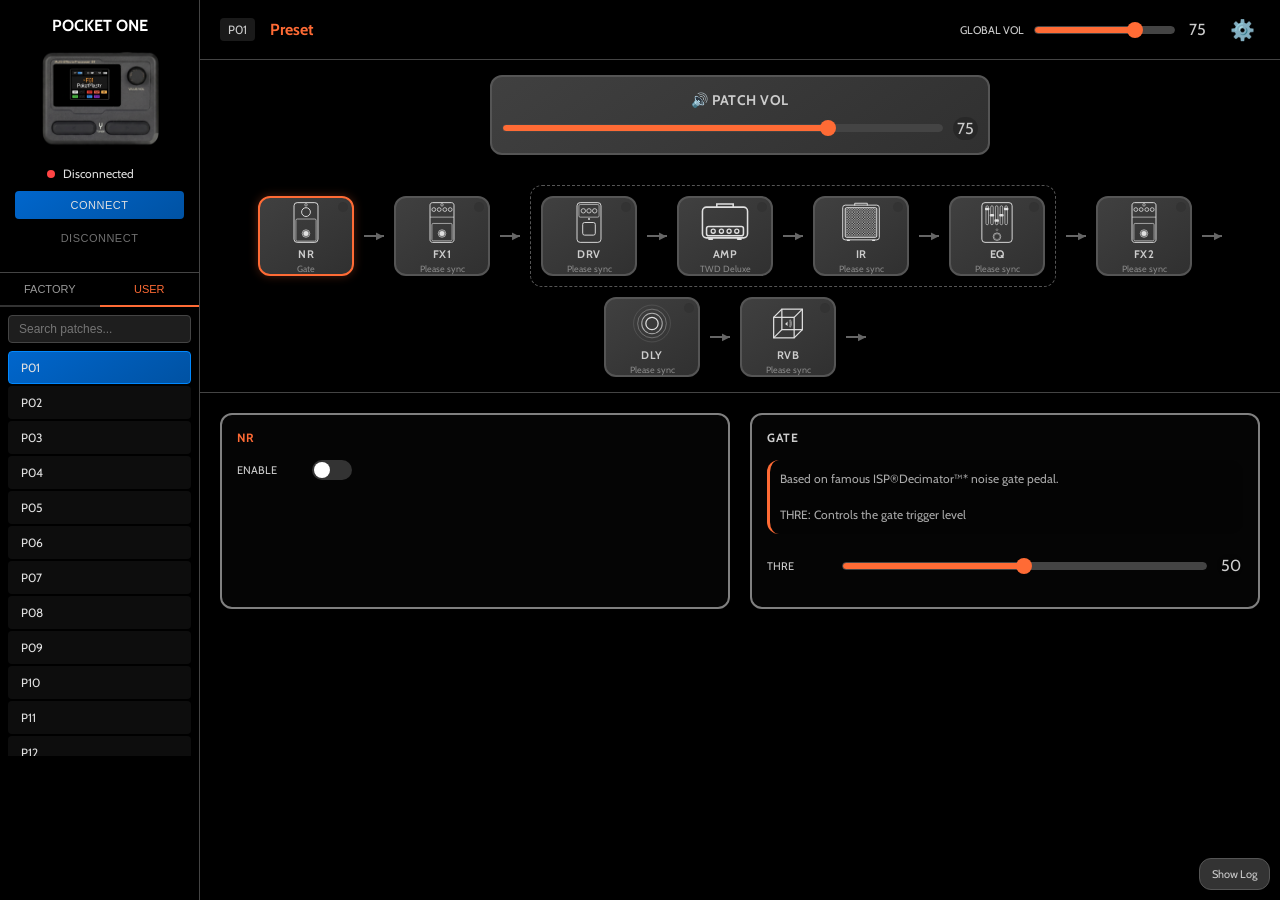
==== commit 070092ce: "redefinição das cores e organização primária" ====
--- a/index.html
+++ b/index.html
@@ -3,952 +3,16 @@
 <head>
     <meta charset="UTF-8">
     <meta name="viewport" content="width=device-width, initial-scale=1.0">
+    <link rel="stylesheet" href="style.css">
     <title>Pocket Edit</title>
-    <style>
-        * {
-            margin: 0;
-            padding: 0;
-            box-sizing: border-box;
-        }
-
-        body {
-            font-family: 'Segoe UI', Tahoma, Geneva, Verdana, sans-serif;
-            background: linear-gradient(145deg, #2a2a2a, #1e1e1e);
-            color: #e0e0e0;
-            min-height: 100vh;
-            overflow-x: auto;
-        }
-
-        .main-container {
-            display: flex;
-            height: 100vh;
-        }
-
-        /* Left Sidebar */
-        .sidebar {
-            width: 200px;
-            background: linear-gradient(180deg, #3a3a3a, #2a2a2a);
-            border-right: 1px solid #444;
-            display: flex;
-            flex-direction: column;
-        }
-
-        .sidebar-header {
-            padding: 15px;
-            background: linear-gradient(90deg, #ff6b35, #f7931e);
-            color: white;
-            font-weight: bold;
-            text-align: center;
-            border-bottom: 1px solid #444;
-        }
-
-        .connection-panel {
-            padding: 15px;
-            border-bottom: 1px solid #444;
-        }
-
-        .connection-status {
-            display: flex;
-            align-items: center;
-            gap: 8px;
-            margin-bottom: 10px;
-            font-size: 12px;
-        }
-
-        .status-dot {
-            width: 8px;
-            height: 8px;
-            border-radius: 50%;
-            background: #ff4444;
-        }
-
-        .status-dot.connected {
-            background: #44ff44;
-        }
-
-        .btn {
-            width: 100%;
-            padding: 8px 12px;
-            border: none;
-            border-radius: 4px;
-            background: linear-gradient(145deg, #4a4a4a, #3a3a3a);
-            color: #e0e0e0;
-            cursor: pointer;
-            font-size: 11px;
-            text-transform: uppercase;
-            letter-spacing: 0.5px;
-            margin-bottom: 5px;
-            transition: all 0.2s ease;
-        }
-
-        .btn:hover:not(:disabled) {
-            background: linear-gradient(145deg, #5a5a5a, #4a4a4a);
-            transform: translateY(-1px);
-        }
-
-        .btn:disabled {
-            opacity: 0.5;
-            cursor: not-allowed;
-        }
-
-        .btn-primary {
-            background: linear-gradient(145deg, #0066cc, #0052a3);
-        }
-
-        .btn-primary:hover:not(:disabled) {
-            background: linear-gradient(145deg, #0077dd, #0066cc);
-        }
-
-        .patch-list {
-            flex: 1;
-            display: flex;
-            flex-direction: column;
-            overflow: hidden;
-        }
-
-        .patch-tabs {
-            display: flex;
-            flex-shrink: 0;
-        }
-
-        .patch-tab-btn {
-            flex: 1;
-            padding: 10px;
-            background: #333;
-            border: none;
-            border-bottom: 2px solid #333;
-            color: #999;
-            cursor: pointer;
-            font-size: 11px;
-            text-transform: uppercase;
-            transition: all 0.2s ease;
-        }
-
-        .patch-tab-btn:hover {
-            background: #444;
-        }
-
-        .patch-tab-btn.active {
-            color: #ff6b35;
-            background: #2a2a2a;
-            border-bottom-color: #ff6b35;
-        }
-
-        .patch-search-container {
-            padding: 8px;
-            background: #2a2a2a;
-            flex-shrink: 0;
-        }
-
-        #patchSearchInput {
-            width: 100%;
-            padding: 6px 10px;
-            background: #1e1e1e;
-            border: 1px solid #444;
-            border-radius: 4px;
-            color: #e0e0e0;
-            font-size: 12px;
-        }
-
-        .patch-items-container {
-            flex: 1;
-            overflow-y: auto;
-            padding: 0 8px 8px 8px;
-            max-height: 45vh; 
-        }
-
-        .patch-item {
-            padding: 8px 12px;
-            background: rgba(255, 255, 255, 0.05);
-            border: 1px solid transparent;
-            border-radius: 4px;
-            margin-bottom: 2px;
-            cursor: pointer;
-            font-size: 12px;
-            transition: all 0.2s ease;
-            white-space: nowrap;
-            overflow: hidden;
-            text-overflow: ellipsis;
-        }
-
-        .patch-item:hover {
-            background: rgba(255, 255, 255, 0.1);
-            border-color: #666;
-        }
-
-        .patch-item.selected {
-            background: linear-gradient(145deg, #0066cc, #0052a3);
-            border-color: #0088ff;
-        }
-
-        /* Main Content Area */
-        .main-content {
-            flex: 1;
-            display: flex;
-            flex-direction: column;
-            background: #2a2a2a;
-        }
-
-        .top-bar {
-            height: 60px;
-            background: linear-gradient(180deg, #3a3a3a, #2a2a2a);
-            border-bottom: 1px solid #444;
-            display: flex;
-            align-items: center;
-            padding: 0 20px;
-            justify-content: space-between;
-        }
-
-        .patch-info {
-            display: flex;
-            align-items: center;
-            gap: 15px;
-        }
-
-        .patch-name {
-            font-size: 16px;
-            font-weight: bold;
-            color: #ff6b35;
-        }
-
-        .patch-number {
-            background: rgba(255, 255, 255, 0.1);
-            padding: 4px 8px;
-            border-radius: 4px;
-            font-size: 12px;
-            color: #ccc;
-        }
-
-        /* Signal Chain */
-        .signal-chain {
-            padding: 15px 20px;
-            display: flex;
-            flex-direction: column;
-            gap: 15px;
-            justify-content: center;
-            border-bottom: 1px solid #444; /* Added separator */
-        }
-
-        .chain-flow {
-            display: flex;
-            align-items: center;
-            justify-content: center;
-            gap: 10px;
-            flex-wrap: wrap;
-        }
-
-        .chain-module {
-            width: 80px;
-            height: 80px;
-            background: linear-gradient(145deg, #404040, #303030);
-            border: 2px solid #555;
-            border-radius: 8px;
-            display: flex;
-            flex-direction: column;
-            align-items: center;
-            justify-content: center;
-            cursor: pointer;
-            transition: all 0.2s ease;
-            position: relative;
-        }
-
-        .chain-module:hover {
-            border-color: #777;
-            transform: translateY(-2px);
-        }
-
-        .chain-module.active {
-            border-color: #ff6b35;
-            box-shadow: 0 0 10px rgba(255, 107, 53, 0.3);
-        }
-
-        .chain-module.disabled {
-            opacity: 0.4;
-            border-color: #333;
-        }
-
-        .chain-module.dragging {
-            opacity: 0.5;
-            background: #555;
-        }
-
-        #fixed-chain-block {
-            display: flex;
-            align-items: center;
-            gap: 10px;
-            background: rgba(0,0,0,0.15);
-            border: 1px dashed #555;
-            border-radius: 12px;
-            padding: 10px;
-        }
-
-        #chain-terminator {
-            width: 0;
-            height: 0;
-            padding: 0;
-            margin: 0;
-            border: none;
-            font-size: 0;
-        }
-
-        .module-name {
-            font-size: 11px;
-            font-weight: bold;
-            text-transform: uppercase;
-            letter-spacing: 0.5px;
-            color: #ccc;
-        }
-
-        .module-type {
-            font-size: 9px;
-            color: #888;
-            margin-top: 2px;
-        }
-
-        .module-status {
-            position: absolute;
-            top: 4px;
-            right: 4px;
-            width: 10px;
-            height: 10px;
-            border-radius: 50%;
-            background: #333;
-            cursor: pointer;
-            transition: transform 0.1s ease, box-shadow 0.1s ease;
-        }
-
-        /* for larger clickable area */
-        .module-status::before {
-            content: '';
-            position: absolute;
-            top: -6px;
-            right: -6px;
-            bottom: -6px;
-            left: -6px;
-        }
-
-        .module-status:hover {
-            box-shadow: 0 0 6px rgba(255,255,255,0.3);
-        }
-
-        .module-status.on {
-            background: #44ff44;
-        }
-
-        .module-status.on:hover {
-            box-shadow: 0 0 8px rgba(68,255,68,0.7);
-        }
-
-        .chain-connector {
-            width: 20px;
-            height: 2px;
-            background: #666;
-            position: relative;
-        }
-
-        .chain-connector::after {
-            content: '▶';
-            position: absolute;
-            right: -10px;
-            top: -6px;
-            color: #666;
-            font-size: 10px;
-        }
-
-        /* Effects Panel */
-        .effects-panel {
-            background: linear-gradient(180deg, #353535, #2a2a2a);
-            padding: 20px;
-            flex: 1;
-            overflow-y: auto;
-        }
-
-        .effect-description {
-            font-size: 12px;
-            color: #aaa;
-            margin-bottom: 20px;
-            line-height: 1.5;
-            background: rgba(0,0,0,0.2);
-            padding: 10px;
-            border-radius: 4px;
-            border-left: 3px solid #ff6b35;
-        }
-
-        .effect-controls {
-            display: none;
-        }
-
-        .effect-controls.active {
-            display: grid;
-            grid-template-columns: repeat(auto-fit, minmax(250px, 1fr));
-            gap: 20px;
-        }
-
-        .control-section {
-            background: rgba(255, 255, 255, 0.02);
-            border: 1px solid #444;
-            border-radius: 6px;
-            padding: 15px;
-        }
-
-        .control-section h4 {
-            color: #ff6b35;
-            font-size: 12px;
-            text-transform: uppercase;
-            margin-bottom: 15px;
-            letter-spacing: 0.5px;
-        }
-
-        .control-row {
-            display: flex;
-            align-items: center;
-            gap: 15px;
-            margin-bottom: 15px;
-        }
-
-        .control-label {
-            min-width: 60px;
-            font-size: 11px;
-            color: #ccc;
-            text-transform: uppercase;
-        }
-
-        .toggle-switch {
-            width: 40px;
-            height: 20px;
-            background: #333;
-            border-radius: 10px;
-            position: relative;
-            cursor: pointer;
-            transition: background-color 0.2s ease;
-        }
-
-        .toggle-switch.on {
-            background: #ff6b35;
-        }
-
-        .toggle-switch::after {
-            content: '';
-            position: absolute;
-            top: 2px;
-            left: 2px;
-            width: 16px;
-            height: 16px;
-            background: white;
-            border-radius: 50%;
-            transition: transform 0.2s ease;
-        }
-
-        .toggle-switch.on::after {
-            transform: translateX(20px);
-        }
-
-        .toggle-switch.locked {
-            cursor: not-allowed;
-            opacity: 0.7;
-        }
-
-        .dropdown-select {
-            background: #333;
-            border: 1px solid #555;
-            border-radius: 4px;
-            color: #e0e0e0;
-            padding: 5px 10px;
-            font-size: 11px;
-            cursor: pointer;
-            width: 100%;
-        }
-
-        .slider-container {
-            display: flex;
-            align-items: center;
-            width: 100%;
-            gap: 10px;
-        }
-
-        .slider {
-            -webkit-appearance: none;
-            appearance: none;
-            width: 100%;
-            height: 8px;
-            background: linear-gradient(to right, #ff6b35 var(--progress, 0%), #2a2a2a var(--progress, 0%));
-            outline: none;
-            opacity: 0.9;
-            transition: opacity .2s;
-            border-radius: 4px;
-            border: 1px solid #444;
-            cursor: pointer;
-        }
-
-        .slider:hover {
-            opacity: 1;
-        }
-
-        .slider::-webkit-slider-thumb {
-            -webkit-appearance: none;
-            appearance: none;
-            width: 16px;
-            height: 16px;
-            background: #ff6b35;
-            cursor: pointer;
-            border-radius: 50%;
-        }
-
-        .slider::-moz-range-thumb {
-            width: 16px;
-            height: 16px;
-            background: #ff6b35;
-            cursor: pointer;
-            border-radius: 50%;
-        }
-
-        .slider-value {
-            font-size: 11px;
-            color: #ccc;
-            min-width: 25px;
-            text-align: right;
-            background: rgba(0,0,0,0.2);
-            padding: 2px 4px;
-            border-radius: 3px;
-        }
-
-        .slider-value-input {
-            width: 35px; /* Adjust width as needed */
-            font-size: 11px;
-            color: #e0e0e0;
-            background: #1e1e1e;
-            border: 1px solid #ff6b35;
-            border-radius: 3px;
-            text-align: right;
-            padding: 1px 3px;
-        }
-
-        /* Log Panel */
-        .log-panel {
-            position: fixed;
-            bottom: 0;
-            right: 0;
-            width: 500px;
-            height: 350px;
-            background: rgba(0, 0, 0, 0.9);
-            border: 1px solid #444;
-            border-radius: 6px 6px 0 0;
-            display: none;
-            flex-direction: column;
-            z-index: 1000;
-        }
-
-        .log-panel.visible {
-            display: flex;
-        }
-
-        .log-header {
-            padding: 10px;
-            background: #333;
-            border-bottom: 1px solid #444;
-            display: flex;
-            justify-content: space-between;
-            align-items: center;
-        }
-
-        .log-header h4 {
-            font-size: 12px;
-            color: #ccc;
-            text-transform: uppercase;
-        }
-
-        .log-toggle {
-            position: fixed;
-            bottom: 10px;
-            right: 10px;
-            padding: 8px 12px;
-            background: #333;
-            border: 1px solid #555;
-            border-radius: 4px;
-            color: #ccc;
-            cursor: pointer;
-            font-size: 11px;
-            z-index: 1001;
-        }
-
-        .log-content {
-            flex: 1;
-            padding: 10px;
-            overflow-y: auto;
-            font-family: 'Courier New', monospace;
-            font-size: 10px;
-            line-height: 1.4;
-        }
-
-        .log-entry {
-            margin-bottom: 2px;
-            display: flex;
-            gap: 10px;
-        }
-
-        .log-time {
-            color: #666;
-            min-width: 60px;
-        }
-
-        .log-type {
-            color: #888;
-            min-width: 50px;
-            font-weight: bold;
-        }
-
-        .log-type.sent { color: #4a9eff; }
-        .log-type.received { color: #4aff9e; }
-        .log-type.error { color: #ff4a4a; }
-        .log-type.info { color: #cccccc; }
-
-        .log-message {
-            color: #ccc;
-        }
-
-        .manual-command-panel {
-            display: flex;
-            gap: 10px;
-            align-items: center;
-            background: #333;
-            padding: 8px 10px;
-            border-bottom: 1px solid #444;
-        }
-
-        #manualCommandInput {
-            background: #2a2a2a;
-            border: 1px solid #555;
-            color: #e0e0e0;
-            padding: 6px 10px;
-            border-radius: 4px;
-            font-size: 11px;
-            width: 100%;
-            font-family: 'Courier New', Courier, monospace;
-        }
-
-        #sendManualCommandBtn {
-            width: auto;
-            margin-bottom: 0;
-            flex-shrink: 0;
-        }
-
-        .chain-connector.is-last-connector {
-            visibility: hidden;
-        }
-
-        .global-volume-control {
-            display: flex;
-            align-items: center;
-            gap: 10px;
-            width: 250px;
-        }
-
-        .global-volume-control .control-label {
-            font-size: 11px;
-            color: #ccc;
-            text-transform: uppercase;
-            min-width: fit-content;
-        }
-
-        /* New container for the patch volume slider */
-        .patch-volume-container {
-            display: flex;
-            justify-content: center;
-            align-items: center;
-            padding: 15px 20px;
-        }
-
-        .patch-volume-module {
-            width: 50%;
-            max-width: 500px;
-            height: 50px;
-            background: linear-gradient(145deg, #404040, #303030);
-            border: 2px solid #555;
-            border-radius: 8px;
-            display: flex;
-            flex-direction: column;
-            align-items: center;
-            justify-content: center;
-            transition: all 0.2s ease;
-            position: relative;
-            padding: 10px;
-            gap: 8px;
-        }
-
-        .patch-volume-module .module-name {
-            font-size: 14px;
-            font-weight: bold;
-            color: #ccc;
-        }
-
-        .patch-volume-module .slider-container {
-            width: 100%;
-        }
-        /* Add these new styles to your existing <style> block */
-        .settings-btn {
-            background: none;
-            border: none;
-            color: #ccc;
-            font-size: 20px;
-            cursor: pointer;
-            padding: 5px;
-            margin-left: 15px;
-        }
-        .settings-btn:hover {
-            color: #ff6b35;
-        }
-
-        .advanced-settings-panel {
-            position: fixed;
-            top: 65px; /* Position below the top bar */
-            right: 20px;
-            width: 300px;
-            background: linear-gradient(145deg, #3a3a3a, #2a2a2a);
-            border: 1px solid #444;
-            border-radius: 6px;
-            z-index: 1002;
-            padding: 20px;
-            box-shadow: 0 5px 15px rgba(0,0,0,0.5);
-            display: none; /* Hidden by default */
-        }
-
-        .advanced-settings-panel.visible {
-            display: block; /* Shown when this class is added */
-        }
-
-        .advanced-settings-panel h4 {
-            color: #ff6b35;
-            font-size: 12px;
-            text-transform: uppercase;
-            margin-bottom: 20px;
-            letter-spacing: 0.5px;
-        }
-
-        .module-icon {
-            margin-top: 4px;
-            margin-bottom: 4px; /* Adds a little space between the icon and the text */
-        }
-
-        .patch-items-container.locked {
-            opacity: 0.5;
-            pointer-events: none;
-            cursor: wait;
-        }
-
-        .debug-buttons-panel {
-            padding: 8px 10px 0 10px;
-            display: flex;
-            flex-wrap: wrap;
-            gap: 5px;
-            background: #333;
-            border-bottom: 1px solid #444;
-        }
-
-        .debug-buttons-panel .btn {
-            width: auto;
-            flex-grow: 1;
-            margin-bottom: 0;
-            padding: 4px 6px; 
-        }
-
-      /* Main container for the entire tap tempo section */
-        .tap-tempo-section {
-            margin-top: 30px;
-            padding-top: 20px;
-            border-top: 1px solid #555;
-        }
-
-        /* Grid layout for the main components */
-        .tap-grid {
-            display: grid;
-            grid-template-columns: 1fr 1fr;
-            gap: 15px;
-            align-items: center;
-        }
-
-        /* Styling for the BPM and Delay Time display boxes */
-        .tap-display {
-            background-color: #222;
-            border-radius: 6px;
-            padding: 10px;
-            border: 1px solid #444;
-        }
-
-        /* BPM and Delay Time text input styling */
-        .bpm-input {
-            width: 100%;
-            background-color: transparent;
-            border: none;
-            /* Color updated to match the slider's active color */
-            color: #ff6b35;
-            font-size: 1.5em;
-            font-weight: 700;
-            font-family: "Courier New", Courier, monospace;
-            text-align: center;
-            padding: 0;
-        }
-
-        /* Removes the number input arrows in Chrome/Safari */
-        .bpm-input::-webkit-outer-spin-button,
-        .bpm-input::-webkit-inner-spin-button {
-            -webkit-appearance: none;
-            margin: 0;
-        }
-
-        /* Removes the number input arrows in Firefox */
-        .bpm-input[type=number] {
-            -moz-appearance: textfield;
-        }
-
-        /* Subtle background highlight when the BPM input is focused */
-        .bpm-input:focus {
-            outline: none;
-            background-color: rgba(247, 147, 30, 0.1);
-        }
-
-        /* "BPM" and "Delay Time" labels under the displays */
-        .display-label {
-            font-size: 0.7em;
-            color: #999;
-            text-transform: uppercase;
-            display: block;
-            margin-top: 2px;
-        }
-
-        /* Main "TAP" button styling */
-        .tap-button {
-            grid-column: 1 / -1;
-            padding: 1rem;
-            font-size: 1.2rem;
-            font-weight: bold;
-            color: #fff;
-            /* Updated background to a neutral gray */
-            background-color: #555;
-            border: 1px solid #777;
-            border-radius: 6px;
-            cursor: pointer;
-            transition: background-color 0.1s ease-out, box-shadow 0.1s ease-out, color 0.1s ease-out;
-        }
-
-        /* "TAP" button active (pressed) state */
-        .tap-button:active {
-            /* Updated to the primary slider color */
-            background-color: #ff6b35;
-            transform: scale(0.98);
-        }
-
-        /* Visual indicator for the BPM beat */
-       .tap-button.beat-flash {
-            /* The text will flash to the active orange color */
-            color: #ff6b35;
-        }
-
-        /* Container for the note division buttons (1/4, 1/8, etc.) */
-        .note-divisions {
-            grid-column: 1 / -1;
-            display: flex;
-            justify-content: space-between;
-            gap: 8px;
-        }
-
-        /* Individual note division button styling */
-        .note-btn {
-            flex-grow: 1;
-            padding: 0.6rem 0;
-            font-size: 0.9rem;
-            color: #ccc;
-            background-color: #4f4f4f;
-            border: 1px solid #555;
-            border-radius: 5px;
-            cursor: pointer;
-            transition: all 0.2s;
-        }
-
-        /* Active note division button styling */
-        .note-btn.active {
-            /* Updated to the primary slider color */
-            background-color: #ff6b35;
-            color: #fff;
-            /* A slightly brighter orange for the border */
-            border-color: #ff6b35;
-            font-weight: bold;
-        }
-
-        .bpm-input.out-of-range {
-            /* This animation will run when the class is active */
-            animation: flash-red 0.8s infinite;
-        }
-
-        /* This defines the flashing animation itself */
-        @keyframes flash-red {
-            0% { background-color: transparent; }
-            50% { background-color: #9d2c2c; } /* A dark red flash */
-            100% { background-color: transparent; }
-        }
-
-        #delay-time-ms-7 {
-            font-size: 1.2em;
-            color: #ccc;
-            transition: color 0.2s ease; /* Optional: adds a smooth fade to red */
-        }
-
-        /* USB MIDI Device Selection Styles */
-        .usb-device-pair {
-            padding: 12px;
-            margin-bottom: 8px;
-            background: #2a2a2a;
-            border: 2px solid #444;
-            border-radius: 4px;
-            cursor: pointer;
-            transition: all 0.2s ease;
-        }
-
-        .usb-device-pair:hover {
-            border-color: #666;
-            background: #333;
-        }
-
-        .usb-device-pair.selected {
-            border-color: #ff6b35;
-            background: rgba(255, 107, 53, 0.1);
-        }
-
-        .usb-device-pair-title {
-            font-weight: bold;
-            color: #ff6b35;
-            margin-bottom: 6px;
-            font-size: 12px;
-        }
-
-        .usb-device-io {
-            font-size: 11px;
-            color: #aaa;
-            margin: 2px 0;
-            padding-left: 12px;
-        }
-
-        .usb-device-io-label {
-            color: #888;
-            font-weight: bold;
-            min-width: 50px;
-            display: inline-block;
-        }
-
-
-
-        /* Additional visual cue for hover-to-focus items */
-    .control-row.hover-focus {
-        background-color: rgba(255, 255, 255, 0.05); /* very subtle highlight */
-        border-radius: 4px;
-        transition: background-color 0.1s ease;
-    }
-</style>
+
 </head>
 <body>
     <div class="main-container">
         <div class="sidebar">
             <div class="sidebar-header">
-                POCKET EDIT
+                POCKET ONE
+                <img id="main-pedal" src="img/pedal_main.png" alt="Pedal utilizado">
             </div>
 
             <div class="connection-panel">
--- a/style.css
+++ b/style.css
@@ -0,0 +1,944 @@
+@import url('https://fonts.googleapis.com/css2?family=Cabin:ital,wght@0,400..700;1,400..700&display=swap');
+
+* {
+    margin: 0;
+    padding: 0;
+    box-sizing: border-box;
+}
+
+body {
+    font-family: "Cabin", sans-serif;
+    background: linear-gradient(145deg, #000000, #1e1e1e);
+    color: #e0e0e0;
+    min-height: 100vh;
+    overflow-x: auto;
+}
+
+.main-container {
+    display: flex;
+    height: 100vh;
+}
+
+/* Left Sidebar */
+.sidebar {
+    width: 200px;
+    background: linear-gradient(180deg, #000000, #000000);
+    border-right: 1px solid #444;
+    display: flex;
+    flex-direction: column;
+}
+
+.sidebar-header #main-pedal {
+    width: 10rem;
+    padding: 1rem;
+}
+
+.sidebar-header {
+    padding: 1rem;
+    margin-bottom: -2rem;
+    background: linear-gradient(90deg, #000000, #000000);
+    color: white;
+    font-weight: bold;
+    text-align: center;
+    
+}
+
+.connection-panel {
+    padding: 15px;
+    border-bottom: 1px solid #444;
+}
+
+.connection-status {
+    display: flex;
+    align-items: center;
+    gap: 8px;
+    margin-left: 2rem;
+    margin-bottom: 10px;
+    font-size: 12px;
+}
+
+.status-dot {
+    width: 8px;
+    height: 8px;
+    border-radius: 50%;
+    background: #ff4444;
+}
+
+.status-dot.connected {
+    background: #44ff44;
+}
+
+.btn {
+    width: 100%;
+    padding: 8px 12px;
+    border: none;
+    border-radius: 4px;
+    background: linear-gradient(145deg, #000000, #000000);
+    color: #e0e0e0;
+    cursor: pointer;
+    font-size: 11px;
+    text-transform: uppercase;
+    letter-spacing: 0.5px;
+    margin-bottom: 5px;
+    transition: all 0.2s ease;
+}
+
+.btn:hover:not(:disabled) {
+    background: linear-gradient(145deg, #5a5a5a, #000000);
+    transform: translateY(-1px);
+}
+
+.btn:disabled {
+    opacity: 0.5;
+    cursor: not-allowed;
+}
+
+.btn-primary {
+    background: linear-gradient(145deg, #0066cc, #0052a3);
+}
+
+.btn-primary:hover:not(:disabled) {
+    background: linear-gradient(145deg, #0077dd, #0066cc);
+}
+
+.patch-list {
+    flex: 1;
+    display: flex;
+    flex-direction: column;
+    overflow: hidden;
+}
+
+.patch-tabs {
+    display: flex;
+    flex-shrink: 0;
+}
+
+.patch-tab-btn {
+    flex: 1;
+    padding: 10px;
+    background: #000000;
+    border: none;
+    border-bottom: 2px solid #333;
+    color: #999;
+    cursor: pointer;
+    font-size: 11px;
+    text-transform: uppercase;
+    transition: all 0.2s ease;
+}
+
+.patch-tab-btn:hover {
+    background: #444;
+}
+
+.patch-tab-btn.active {
+    color: #ff6b35;
+    background: #000000;
+    border-bottom-color: #ff6b35;
+}
+
+.patch-search-container {
+    padding: 8px;
+    background: #000000;
+    flex-shrink: 0;
+}
+
+#patchSearchInput {
+    width: 100%;
+    padding: 6px 10px;
+    background: #1e1e1e;
+    border: 1px solid #444;
+    border-radius: 4px;
+    color: #e0e0e0;
+    font-size: 12px;
+}
+
+.patch-items-container {
+    flex: 1;
+    overflow-y: auto;
+    padding: 0 8px 8px 8px;
+    max-height: 45vh; 
+}
+
+.patch-item {
+    padding: 8px 12px;
+    background: rgba(255, 255, 255, 0.05);
+    border: 1px solid transparent;
+    border-radius: 4px;
+    margin-bottom: 2px;
+    cursor: pointer;
+    font-size: 12px;
+    transition: all 0.2s ease;
+    white-space: nowrap;
+    overflow: hidden;
+    text-overflow: ellipsis;
+}
+
+.patch-item:hover {
+    background: rgba(255, 255, 255, 0.1);
+    border-color: #666;
+}
+
+.patch-item.selected {
+    background: linear-gradient(145deg, #0066cc, #0052a3);
+    border-color: #0088ff;
+}
+
+/* Main Content Area */
+.main-content {
+    flex: 1;
+    display: flex;
+    flex-direction: column;
+    background: #000000;
+}
+
+.top-bar {
+    height: 60px;
+    background: linear-gradient(180deg, #000000, #000000);
+    border-bottom: 1px solid #444;
+    display: flex;
+    align-items: center;
+    padding: 0 20px;
+    justify-content: space-between;
+}
+
+.patch-info {
+    display: flex;
+    align-items: center;
+    gap: 15px;
+}
+
+.patch-name {
+    font-size: 16px;
+    font-weight: bold;
+    color: #ff6b35;
+}
+
+.patch-number {
+    background: rgba(255, 255, 255, 0.1);
+    padding: 4px 8px;
+    border-radius: 4px;
+    font-size: 12px;
+    color: #ccc;
+}
+
+/* Signal Chain */
+.signal-chain {
+    padding: 15px 20px;
+    display: flex;
+    flex-direction: column;
+    gap: 15px;
+    justify-content: center;
+    border-bottom: 1px solid #444; /* Added separator */
+}
+
+.chain-flow {
+    display: flex;
+    align-items: center;
+    justify-content: center;
+    gap: 10px;
+    flex-wrap: wrap;
+}
+
+.chain-module {
+    width: 6rem;
+    height: 80px;
+    background: linear-gradient(145deg, #404040, #303030);
+    border: 2px solid #555;
+    border-radius: 12px;
+    display: flex;
+    flex-direction: column;
+    align-items: center;
+    justify-content: center;
+    cursor: pointer;
+    transition: all 0.2s ease;
+    position: relative;
+}
+
+.chain-module:hover {
+    border-color: #777;
+    transform: translateY(-2px);
+}
+
+.chain-module.active {
+    border-color: #ff6b35;
+    box-shadow: 0 0 10px rgba(255, 107, 53, 0.3);
+}
+
+.chain-module.disabled {
+    opacity: 0.4;
+    border-color: #333;
+}
+
+.chain-module.dragging {
+    opacity: 0.5;
+    background: #555;
+}
+
+#fixed-chain-block {
+    display: flex;
+    align-items: center;
+    gap: 10px;
+    background: rgba(0,0,0,0.15);
+    border: 1px dashed #555;
+    border-radius: 12px;
+    padding: 10px;
+}
+
+#chain-terminator {
+    width: 0;
+    height: 0;
+    padding: 0;
+    margin: 0;
+    border: none;
+    font-size: 0;
+}
+
+.module-name {
+    font-size: 11px;
+    font-weight: bold;
+    text-transform: uppercase;
+    letter-spacing: 0.5px;
+    color: #ccc;
+}
+
+.module-type {
+    font-size: 9px;
+    color: #888;
+    margin-top: 2px;
+}
+
+.module-status {
+    position: absolute;
+    top: 4px;
+    right: 4px;
+    width: 10px;
+    height: 10px;
+    border-radius: 50%;
+    background: #333;
+    cursor: pointer;
+    transition: transform 0.1s ease, box-shadow 0.1s ease;
+}
+
+/* for larger clickable area */
+.module-status::before {
+    content: '';
+    position: absolute;
+    top: -6px;
+    right: -6px;
+    bottom: -6px;
+    left: -6px;
+}
+
+.module-status:hover {
+    box-shadow: 0 0 6px rgba(255,255,255,0.3);
+}
+
+.module-status.on {
+    background: #44ff44;
+}
+
+.module-status.on:hover {
+    box-shadow: 0 0 8px rgba(68,255,68,0.7);
+}
+
+.chain-connector {
+    width: 20px;
+    height: 2px;
+    background: #666;
+    position: relative;
+}
+
+.chain-connector::after {
+    content: '▶';
+    position: absolute;
+    right: 0rem;
+    top: -6px;
+    color: #666;
+    font-size: 10px;
+}
+
+/* Effects Panel */
+.effects-panel {
+    background: linear-gradient(180deg, #000000, #000000);
+    padding: 20px;
+    flex: 1;
+    overflow-y: auto;
+}
+
+.effect-description {
+    font-size: 12px;
+    color: #aaa;
+    margin-bottom: 20px;
+    line-height: 1.5;
+    background: rgba(0,0,0,0.2);
+    padding: 10px;
+    border-radius: 12px;
+    border-left: 3px solid #ff6b35;
+}
+
+.effect-controls {
+    display: none;
+}
+
+.effect-controls.active {
+    display: grid;
+    grid-template-columns: repeat(auto-fit, minmax(250px, 1fr));
+    gap: 20px;
+}
+
+.control-section {
+    background: rgba(255, 255, 255, 0.02);
+    border: 2px solid #808080;
+    border-radius: 12px;
+    padding: 15px;
+}
+
+.control-section h4 {
+    color: #ff6b35;
+    font-size: 12px;
+    text-transform: uppercase;
+    margin-bottom: 15px;
+    letter-spacing: 0.5px;
+}
+
+.control-row {
+    display: flex;
+    align-items: center;
+    gap: 15px;
+    margin-bottom: 15px;
+}
+
+.control-label {
+    min-width: 60px;
+    font-size: 11px;
+    color: #ccc;
+    text-transform: uppercase;
+}
+
+.toggle-switch {
+    width: 40px;
+    height: 20px;
+    background: #333;
+    border-radius: 12px;
+    position: relative;
+    cursor: pointer;
+    transition: background-color 0.2s ease;
+}
+
+.toggle-switch.on {
+    background: #ff6b35;
+}
+
+.toggle-switch::after {
+    content: '';
+    position: absolute;
+    top: 2px;
+    left: 2px;
+    width: 16px;
+    height: 16px;
+    background: white;
+    border-radius: 50%;
+    transition: transform 0.2s ease;
+}
+
+.toggle-switch.on::after {
+    transform: translateX(20px);
+}
+
+.toggle-switch.locked {
+    cursor: not-allowed;
+    opacity: 0.7;
+}
+
+.dropdown-select {
+    background: #333;
+    border: 1px solid #555;
+    border-radius: 12px;
+    color: #e0e0e0;
+    padding: 5px 10px;
+    font-size: 11px;
+    cursor: pointer;
+    width: 100%;
+}
+
+.slider-container {
+    display: flex;
+    align-items: center;
+    width: 100%;
+    gap: 10px;
+}
+
+.slider {
+    -webkit-appearance: none;
+    appearance: none;
+    width: 100%;
+    height: 8px;
+    background: linear-gradient(to right, #ff6b35 var(--progress, 0%), #000000 var(--progress, 0%));
+    outline: none;
+    transition: opacity .2s;
+    border-radius: 12px;
+    border: 1px solid #444;
+    cursor: pointer;
+}
+
+.slider:hover {
+    opacity: 1;
+}
+
+.slider::-webkit-slider-thumb {
+    -webkit-appearance: none;
+    appearance: none;
+    width: 16px;
+    height: 16px;
+    background: #ff6b35;
+    cursor: pointer;
+    border-radius: 50%;
+}
+
+.slider::-moz-range-thumb {
+    width: 16px;
+    height: 16px;
+    background: #ff6b35;
+    cursor: pointer;
+    border-radius: 50%;
+}
+
+.slider-value {
+    font-size:1rem;
+    color: #ccc;
+    min-width: 25px;
+    text-align: right;
+    background: rgba(0,0,0,0.2);
+    padding: 2px 4px;
+    border-radius: 12px;
+}
+
+.slider-value-input {
+    width: 35px; /* Adjust width as needed */
+    font-size: 11px;
+    color: #e0e0e0;
+    background: #1e1e1e;
+    border: 1px solid #ff6b35;
+    border-radius: 12px;
+    text-align: right;
+    padding: 1px 3px;
+}
+
+/* Log Panel */
+.log-panel {
+    position: fixed;
+    bottom: 0;
+    right: 0;
+    width: 500px;
+    height: 350px;
+    background: rgba(0, 0, 0, 0.9);
+    border: 1px solid #444;
+    border-radius: 6px 6px 0 0;
+    display: none;
+    flex-direction: column;
+    z-index: 1000;
+}
+
+.log-panel.visible {
+    display: flex;
+}
+
+.log-header {
+    padding: 10px;
+    background: #333;
+    border-bottom: 1px solid #444;
+    display: flex;
+    justify-content: space-between;
+    align-items: center;
+}
+
+.log-header h4 {
+    font-size: 12px;
+    color: #ccc;
+    text-transform: uppercase;
+}
+
+.log-toggle {
+    position: fixed;
+    bottom: 10px;
+    right: 10px;
+    padding: 8px 12px;
+    background: #333;
+    border: 1px solid #555;
+    border-radius: 12px;
+    color: #ccc;
+    cursor: pointer;
+    font-size: 11px;
+    z-index: 1001;
+}
+
+.log-content {
+    flex: 1;
+    padding: 10px;
+    overflow-y: auto;
+    font-family: "Cabin", sans-serif;
+    font-size: 10px;
+    line-height: 1.4;
+}
+
+.log-entry {
+    margin-bottom: 2px;
+    display: flex;
+    gap: 10px;
+}
+
+.log-time {
+    color: #666;
+    min-width: 60px;
+}
+
+.log-type {
+    color: #888;
+    min-width: 50px;
+    font-weight: bold;
+}
+
+.log-type.sent { color: #4a9eff; }
+.log-type.received { color: #4aff9e; }
+.log-type.error { color: #ff4a4a; }
+.log-type.info { color: #cccccc; }
+
+.log-message {
+    color: #ccc;
+}
+
+.manual-command-panel {
+    display: flex;
+    gap: 10px;
+    align-items: center;
+    background: #333;
+    padding: 8px 10px;
+    border-bottom: 1px solid #444;
+}
+
+#manualCommandInput {
+    background: #000000;
+    border: 1px solid #555;
+    color: #e0e0e0;
+    padding: 6px 10px;
+    border-radius: 12px;
+    font-size: 11px;
+    width: 100%;
+    font-family: "Cabin", sans-serif;
+}
+
+#sendManualCommandBtn {
+    width: auto;
+    margin-bottom: 0;
+    flex-shrink: 0;
+}
+
+.chain-connector.is-last-connector {
+    visibility: hidden;
+}
+
+.global-volume-control {
+    display: flex;
+    align-items: center;
+    gap: 10px;
+    width: 250px;
+}
+
+.global-volume-control .control-label {
+    font-size: 11px;
+    color: #ccc;
+    text-transform: uppercase;
+    min-width: fit-content;
+}
+
+/* New container for the patch volume slider */
+.patch-volume-container {
+    display: flex;
+    justify-content: center;
+    align-items: center;
+    padding: 15px 20px;
+}
+
+.patch-volume-module {
+    width: 50%;
+    max-width: 500px;
+    height: 5rem;
+    background: linear-gradient(145deg, #404040, #303030);
+    border: 2px solid #555;
+    border-radius: 12px;
+    display: flex;
+    flex-direction: column;
+    align-items: center;
+    justify-content: center;
+    transition: all 0.2s ease;
+    position: relative;
+    padding: 10px;
+    gap: 8px;
+}
+
+.patch-volume-module .module-name {
+    font-size: 14px;
+    font-weight: bold;
+    color: #ccc;
+}
+
+.patch-volume-module .slider-container {
+    width: 100%;
+}
+/* Add these new styles to your existing <style> block */
+.settings-btn {
+    background: none;
+    border: none;
+    color: #ccc;
+    font-size: 20px;
+    cursor: pointer;
+    padding: 5px;
+    margin-left: 15px;
+}
+.settings-btn:hover {
+    color: #ff6b35;
+}
+
+.advanced-settings-panel {
+    position: fixed;
+    top: 65px; /* Position below the top bar */
+    right: 20px;
+    width: 300px;
+    background: linear-gradient(145deg, #000000, #000000);
+    border: 1px solid #444;
+    border-radius: 12px;
+    z-index: 1002;
+    padding: 20px;
+    box-shadow: 0 5px 15px rgba(0,0,0,0.5);
+    display: none; /* Hidden by default */
+}
+
+.advanced-settings-panel.visible {
+    display: block; /* Shown when this class is added */
+}
+
+.advanced-settings-panel h4 {
+    color: #ff6b35;
+    font-size: 12px;
+    text-transform: uppercase;
+    margin-bottom: 20px;
+    letter-spacing: 0.5px;
+}
+
+.module-icon {
+    margin-top: 4px;
+    margin-bottom: 4px; /* Adds a little space between the icon and the text */
+}
+
+.patch-items-container.locked {
+    opacity: 0.5;
+    pointer-events: none;
+    cursor: wait;
+}
+
+.debug-buttons-panel {
+    padding: 8px 10px 0 10px;
+    display: flex;
+    flex-wrap: wrap;
+    gap: 5px;
+    background: #333;
+    border-bottom: 1px solid #444;
+}
+
+.debug-buttons-panel .btn {
+    width: auto;
+    flex-grow: 1;
+    margin-bottom: 0;
+    padding: 4px 6px; 
+}
+
+      /* Main container for the entire tap tempo section */
+.tap-tempo-section {
+    margin-top: 30px;
+    padding-top: 20px;
+    border-top: 1px solid #555;
+}
+
+/* Grid layout for the main components */
+.tap-grid {
+    display: grid;
+    grid-template-columns: 1fr 1fr;
+    gap: 15px;
+    align-items: center;
+}
+
+/* Styling for the BPM and Delay Time display boxes */
+.tap-display {
+    background-color: #222;
+    border-radius: 12px;
+    padding: 10px;
+    border: 1px solid #444;
+}
+
+/* BPM and Delay Time text input styling */
+.bpm-input {
+    width: 100%;
+    background-color: transparent;
+    border: none;
+    /* Color updated to match the slider's active color */
+    color: #ff6b35;
+    font-size: 1.5em;
+    font-weight: 700;
+    font-family: "Courier New", Courier, monospace;
+    text-align: center;
+    padding: 0;
+}
+
+/* Removes the number input arrows in Chrome/Safari */
+.bpm-input::-webkit-outer-spin-button,
+.bpm-input::-webkit-inner-spin-button {
+    -webkit-appearance: none;
+    margin: 0;
+}
+
+/* Removes the number input arrows in Firefox */
+.bpm-input[type=number] {
+    -moz-appearance: textfield;
+}
+
+/* Subtle background highlight when the BPM input is focused */
+.bpm-input:focus {
+    outline: none;
+    background-color: rgba(247, 147, 30, 0.1);
+}
+
+/* "BPM" and "Delay Time" labels under the displays */
+.display-label {
+    font-size: 0.7em;
+    color: #999;
+    text-transform: uppercase;
+    display: block;
+    margin-top: 2px;
+}
+
+/* Main "TAP" button styling */
+.tap-button {
+    grid-column: 1 / -1;
+    padding: 1rem;
+    font-size: 1.2rem;
+    font-weight: bold;
+    color: #fff;
+    /* Updated background to a neutral gray */
+    background-color: #555;
+    border: 1px solid #777;
+    border-radius: 12px;
+    cursor: pointer;
+    transition: background-color 0.1s ease-out, box-shadow 0.1s ease-out, color 0.1s ease-out;
+}
+
+/* "TAP" button active (pressed) state */
+.tap-button:active {
+    /* Updated to the primary slider color */
+    background-color: #ff6b35;
+    transform: scale(0.98);
+}
+
+/* Visual indicator for the BPM beat */
+       .tap-button.beat-flash {
+    /* The text will flash to the active orange color */
+    color: #ff6b35;
+}
+
+/* Container for the note division buttons (1/4, 1/8, etc.) */
+.note-divisions {
+    grid-column: 1 / -1;
+    display: flex;
+    justify-content: space-between;
+    gap: 8px;
+}
+
+/* Individual note division button styling */
+.note-btn {
+    flex-grow: 1;
+    padding: 0.6rem 0;
+    font-size: 0.9rem;
+    color: #ccc;
+    background-color: #4f4f4f;
+    border: 1px solid #555;
+    border-radius: 12px;
+    cursor: pointer;
+    transition: all 0.2s;
+}
+
+/* Active note division button styling */
+.note-btn.active {
+    /* Updated to the primary slider color */
+    background-color: #ff6b35;
+    color: #fff;
+    /* A slightly brighter orange for the border */
+    border-color: #ff6b35;
+    font-weight: bold;
+}
+
+.bpm-input.out-of-range {
+    /* This animation will run when the class is active */
+    animation: flash-red 0.8s infinite;
+}
+
+/* This defines the flashing animation itself */
+@keyframes flash-red {
+    0% { background-color: transparent; }
+    50% { background-color: #9d2c2c; } /* A dark red flash */
+    100% { background-color: transparent; }
+}
+
+#delay-time-ms-7 {
+    font-size: 1.2em;
+    color: #ccc;
+    transition: color 0.2s ease; /* Optional: adds a smooth fade to red */
+}
+
+/* USB MIDI Device Selection Styles */
+.usb-device-pair {
+    padding: 12px;
+    margin-bottom: 8px;
+    background: #000000;
+    border: 2px solid #444;
+    border-radius: 12px;
+    cursor: pointer;
+    transition: all 0.2s ease;
+}
+
+.usb-device-pair:hover {
+    border-color: #666;
+    background: #333;
+}
+
+.usb-device-pair.selected {
+    border-color: #ff6b35;
+    background: rgba(255, 107, 53, 0.1);
+}
+
+.usb-device-pair-title {
+    font-weight: bold;
+    color: #ff6b35;
+    margin-bottom: 6px;
+    font-size: 12px;
+}
+
+.usb-device-io {
+    font-size: 11px;
+    color: #aaa;
+    margin: 2px 0;
+    padding-left: 12px;
+}
+
+.usb-device-io-label {
+    color: #888;
+    font-weight: bold;
+    min-width: 50px;
+    display: inline-block;
+}
+
+
+/* Additional visual cue for hover-to-focus items */
+    .control-row.hover-focus {
+background-color: rgba(255, 255, 255, 0.05); /* very subtle highlight */
+border-radius: 12px;
+transition: background-color 0.1s ease;
+    }
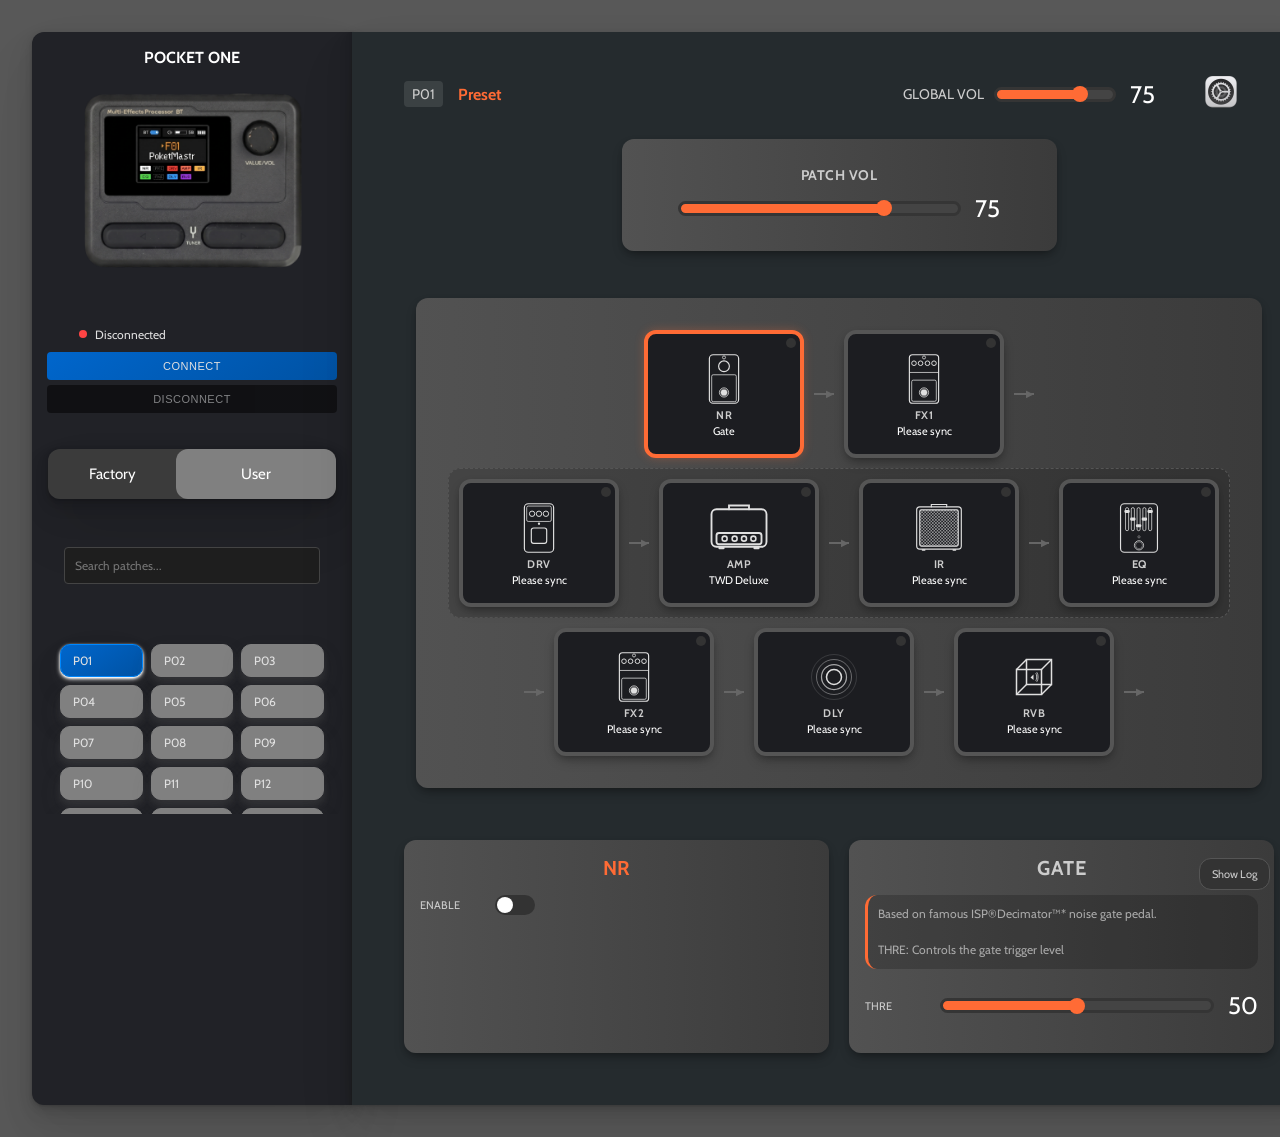
==== commit 6fc02261: "Introdução as animações & organização em blocos" ====
--- a/index.html
+++ b/index.html
@@ -12,9 +12,8 @@
         <div class="sidebar">
             <div class="sidebar-header">
                 POCKET ONE
-                <img id="main-pedal" src="img/pedal_main.png" alt="Pedal utilizado">
-            </div>
-
+            </div>
+            <img id="main-pedal" src="img/pedal_main.png" alt="Pedal utilizado">
             <div class="connection-panel">
                 <div class="connection-status">
                     <div id="statusDot" class="status-dot"></div>
@@ -54,13 +53,15 @@
                         </div>
                     </div>
 
-                    <button id="advancedSettingsBtn" class="settings-btn">⚙️</button>
+                    <button id="advancedSettingsBtn" class="settings-btn"> 
+                        <img id="settings-button" src="img/settings.png" alt="settings"> 
+                    </button>
                 </div>
             </div>
 
             <div class="patch-volume-container">
                 <div class="patch-volume-module">
-                    <div class="module-name">🔊 Patch Vol</div>
+                    <div class="module-name">Patch Vol</div>
                     <div class="slider-container">
                         <input type="range" min="0" max="100" value="75" class="slider" data-global-param="presetVolume">
                         <span class="slider-value">75</span>
@@ -461,13679 +462,6 @@
         <button id="confirmUsbBtn" class="btn btn-primary" disabled>Connect via USB</button>
     </div>
 </div>
-
-    <script>
-
-
-        const MODULE_LIBRARY_DATA = {
-              "effectLibrary": {
-    "1": {
-      "name": "Gate",
-      "descriptionEn": "Based on famous ISP®Decimator™* noise gate pedal.\n\nTHRE: Controls the gate trigger level",
-      "alg": [
-        { "name": "THRE", "algId": 0, "defaultValue": 50, "min": 0, "max": 100, "step": 1, "widgetType": 0 }
-      ]
-    },
-    "101": {
-      "name": "COMP 1",
-      "descriptionEn": "Based on the legendary Ross™ Compressor*.",
-      "alg": [
-        { "name": "Sustain", "algId": 0, "defaultValue": 20, "min": 0, "max": 100, "step": 1, "widgetType": 0 },
-        { "name": "Vol", "algId": 1, "defaultValue": 50, "min": 0, "max": 100, "step": 1, "widgetType": 0 }
-      ]
-    },
-    "102": {
-      "name": "COMP 2",
-      "descriptionEn": "Based on the Keeley ® C4 4-knob compressor*.",
-      "alg": [
-        { "name": "Sustain", "algId": 0, "defaultValue": 20, "min": 0, "max": 100, "step": 1, "widgetType": 0 },
-        { "name": "Attack", "algId": 1, "defaultValue": 60, "min": 0, "max": 100, "step": 1, "widgetType": 0 },
-        { "name": "Vol", "algId": 2, "defaultValue": 50, "min": 0, "max": 100, "step": 1, "widgetType": 0 },
-        { "name": "Clip", "algId": 3, "defaultValue": 10, "min": 0, "max": 100, "step": 1, "widgetType": 0 }
-      ]
-    },
-    "103": {
-      "name": "Touch Wah",
-      "descriptionEn": "A wide range envelope filter (a.k.a. touch wah).",
-      "alg": [
-        { "name": "Sense", "algId": 0, "defaultValue": 50, "min": 0, "max": 100, "step": 1, "widgetType": 0 },
-        { "name": "Range", "algId": 1, "defaultValue": 50, "min": 0, "max": 100, "step": 1, "widgetType": 0 },
-        { "name": "Q", "algId": 2, "defaultValue": 50, "min": 0, "max": 100, "step": 1, "widgetType": 0 },
-        { "name": "Mix", "algId": 3, "defaultValue": 50, "min": 0, "max": 100, "step": 1, "widgetType": 0 },
-        { "name": "Mode", "algId": 4, "defaultValue": 0, "options": ["Guitar", "Bass"], "widgetType": 2 }
-      ]
-    },
-    "104": {
-      "name": "Auto Wah",
-      "descriptionEn": "A variable auto wah effect for both guitars and basses.",
-      "alg": [
-        { "name": "Depth", "algId": 0, "defaultValue": 50, "min": 0, "max": 100, "step": 1, "widgetType": 0 },
-        { "name": "Rate", "algId": 1, "defaultValue": 0.5, "min": 0.1, "max": 10.0, "step": 0.1, "unit": "Hz", "widgetType": 0 },
-        { "name": "Vol", "algId": 2, "defaultValue": 50, "min": 0, "max": 100, "step": 1, "widgetType": 0 },
-        { "name": "Low", "algId": 3, "defaultValue": 25, "min": 0, "max": 100, "step": 1, "widgetType": 0 },
-        { "name": "Q", "algId": 4, "defaultValue": 70, "min": 0, "max": 100, "step": 1, "widgetType": 0 },
-        { "name": "High", "algId": 5, "defaultValue": 60, "min": 0, "max": 100, "step": 1, "widgetType": 0 }
-      ]
-    },
-    "105": {
-      "name": "Boost",
-      "descriptionEn": "Based on famous Xotic® EP Booster* pedal.",
-      "alg": [
-        { "name": "Gain", "algId": 0, "defaultValue": 20, "min": 0, "max": 100, "step": 1, "widgetType": 0 },
-        { "name": "+3dB", "algId": 1, "defaultValue": 1, "widgetType": 1 },
-        { "name": "Bright", "algId": 2, "defaultValue": 1, "widgetType": 1 }
-      ]
-    },
-    "106": {
-      "name": "A-Chorus",
-      "descriptionEn": "Based on the legendary Arion® SCH-1 Stereo Chorus* pedal.",
-      "alg": [
-        { "name": "Depth", "algId": 0, "defaultValue": 50, "min": 0, "max": 100, "step": 1, "widgetType": 0 },
-        { "name": "Rate", "algId": 1, "defaultValue": 0.5, "min": 0.1, "max": 10.0, "step": 0.1, "unit": "Hz", "widgetType": 0 },
-        { "name": "Tone", "algId": 2, "defaultValue": 50, "min": 0, "max": 100, "step": 1, "widgetType": 0 }
-      ]
-    },
-    "107": {
-      "name": "B-Chorus",
-      "descriptionEn": "This vintage-voiced chorus model is based on a famous ensemble chorus unit tuned for bass players.",
-      "alg": [
-        { "name": "Depth", "algId": 0, "defaultValue": 50, "min": 0, "max": 100, "step": 1, "widgetType": 0 },
-        { "name": "Rate", "algId": 1, "defaultValue": 0.5, "min": 0.1, "max": 10.0, "step": 0.1, "unit": "Hz", "widgetType": 0 },
-        { "name": "Vol", "algId": 2, "defaultValue": 50, "min": 0, "max": 100, "step": 1, "widgetType": 0 }
-      ]
-    },
-    "108": {
-      "name": "Flanger",
-      "descriptionEn": "Classic flanger effect, producing rich and natural flanger tone.",
-      "alg": [
-        { "name": "Depth", "algId": 0, "defaultValue": 50, "min": 0, "max": 100, "step": 1, "widgetType": 0 },
-        { "name": "Rate", "algId": 1, "defaultValue": 0.5, "min": 0.1, "max": 10.0, "step": 0.1, "unit": "Hz", "widgetType": 0 },
-        { "name": "P.Delay", "algId": 2, "defaultValue": 50, "min": 0, "max": 100, "step": 1, "widgetType": 0 },
-        { "name": "F.Back", "algId": 3, "defaultValue": 50, "min": 0, "max": 100, "step": 1, "widgetType": 0 }
-      ]
-    },
-    "109": {
-      "name": "Phaser",
-      "descriptionEn": "Based on legendary MXR® M101 Phase 90*.",
-      "alg": [
-        { "name": "Rate", "algId": 0, "defaultValue": 0.5, "min": 0.1, "max": 10.0, "step": 0.1, "unit": "Hz", "widgetType": 0 }
-      ]
-    },
-    "110": {
-      "name": "Vibe",
-      "descriptionEn": "Based on the legendary Voodoo Lab® Micro Vibe*.",
-      "alg": [
-        { "name": "Depth", "algId": 0, "defaultValue": 50, "min": 0, "max": 100, "step": 1, "widgetType": 0 },
-        { "name": "Rate", "algId": 1, "defaultValue": 0.5, "min": 0.1, "max": 10.0, "step": 0.1, "unit": "Hz", "widgetType": 0 }
-      ]
-    },
-    "111": {
-      "name": "Vibrato",
-      "descriptionEn": "Based on a BBD-based blue vibrato pedal.",
-      "alg": [
-        { "name": "Depth", "algId": 0, "defaultValue": 50, "min": 0, "max": 100, "step": 1, "widgetType": 0 },
-        { "name": "Rate", "algId": 1, "defaultValue": 0.5, "min": 0.1, "max": 10.0, "step": 0.1, "unit": "Hz", "widgetType": 0 }
-      ]
-    },
-    "112": {
-      "name": "Tremolo",
-      "descriptionEn": "Based on legendary Demeter® TRM-1 Tremulator*.",
-      "alg": [
-        { "name": "Depth", "algId": 0, "defaultValue": 50, "min": 0, "max": 100, "step": 1, "widgetType": 0 },
-        { "name": "Rate", "algId": 1, "defaultValue": 0.5, "min": 0.1, "max": 10.0, "step": 0.1, "unit": "Hz", "widgetType": 0 }
-      ]
-    },
-    "113": {
-      "name": "Sine Trem",
-      "descriptionEn": "Sine tremolo waveforms and super wide tonal range.",
-      "alg": [
-        { "name": "Depth", "algId": 0, "defaultValue": 50, "min": 0, "max": 100, "step": 1, "widgetType": 0 },
-        { "name": "Rate", "algId": 1, "defaultValue": 0.5, "min": 0.1, "max": 10.0, "step": 0.1, "unit": "Hz", "widgetType": 0 },
-        { "name": "Vol", "algId": 2, "defaultValue": 50, "min": 0, "max": 100, "step": 1, "widgetType": 0 }
-      ]
-    },
-    "114": {
-      "name": "Bias Trem",
-      "descriptionEn": "Bias tremolo waveforms and super wide tonal range.",
-      "alg": [
-        { "name": "Depth", "algId": 0, "defaultValue": 50, "min": 0, "max": 100, "step": 1, "widgetType": 0 },
-        { "name": "Rate", "algId": 1, "defaultValue": 0.5, "min": 0.1, "max": 10.0, "step": 0.1, "unit": "Hz", "widgetType": 0 },
-        { "name": "Vol", "algId": 2, "defaultValue": 50, "min": 0, "max": 100, "step": 1, "widgetType": 0 },
-        { "name": "Bias", "algId": 4, "defaultValue": 50, "min": 0, "max": 100, "step": 1, "widgetType": 0 }
-      ]
-    },
-    "115": {
-      "name": "AC G",
-      "descriptionEn": "Acoustic guitar simulator designed for guitars.",
-      "alg": [
-        { "name": "Body", "algId": 0, "defaultValue": 50, "min": 0, "max": 100, "step": 1, "widgetType": 0 },
-        { "name": "Top", "algId": 1, "defaultValue": 50, "min": 0, "max": 100, "step": 1, "widgetType": 0 },
-        { "name": "Vol", "algId": 2, "defaultValue": 50, "min": 0, "max": 100, "step": 1, "widgetType": 0 },
-        { "name": "Mode", "algId": 3, "defaultValue": 2, "options": ["Standard", "Jumbo", "Enhanced", "Piezo"], "widgetType": 2 }
-      ]
-    },
-    "116": {
-      "name": "Octave",
-      "descriptionEn": "Provides polyphonic octave effect.",
-      "alg": [
-        { "name": "Low", "algId": 0, "defaultValue": 50, "min": 0, "max": 100, "step": 1, "widgetType": 0 },
-        { "name": "High", "algId": 1, "defaultValue": 50, "min": 0, "max": 100, "step": 1, "widgetType": 0 },
-        { "name": "Dry", "algId": 2, "defaultValue": 50, "min": 0, "max": 100, "step": 1, "widgetType": 0 }
-      ]
-    },
-    "117": {
-      "name": "Pitch",
-      "descriptionEn": "Polyphonic pitch shifter/harmonizer.",
-      "alg": [
-        { "name": "High", "algId": 0, "defaultValue": 12, "min": 0, "max": 24, "step": 1, "widgetType": 0 },
-        { "name": "Low Pitch", "algId": 1, "defaultValue": -12, "min": -24, "max": 0, "step": 1, "widgetType": 0 },
-        { "name": "Dry", "algId": 2, "defaultValue": 50, "min": 0, "max": 100, "step": 1, "widgetType": 0 },
-        { "name": "H-Vol", "algId": 3, "defaultValue": 50, "min": 0, "max": 100, "step": 1, "widgetType": 0 },
-        { "name": "L-Vol", "algId": 4, "defaultValue": 50, "min": 0, "max": 100, "step": 1, "widgetType": 0 }
-      ]
-    },
-    "118": {
-      "name": "Detune",
-      "descriptionEn": "A detuning effect that creates a chorus-like tone.",
-      "alg": [
-        { "name": "Detune", "algId": 0, "defaultValue": -25, "min": -50, "max": 50, "unit": "cents", "step": 1, "widgetType": 0 },
-        { "name": "Wet", "algId": 1, "defaultValue": 50, "min": 0, "max": 100, "step": 1, "widgetType": 0 },
-        { "name": "Dry", "algId": 2, "defaultValue": 50, "min": 0, "max": 100, "step": 1, "widgetType": 0 }
-      ]
-    },
-    "201": {
-      "name": "Scream",
-      "descriptionEn": "Based on legenary Ibanez® TS-808 Tube Screamer®* overdrive pedal.",
-      "alg": [
-        { "name": "Gain", "algId": 0, "defaultValue": 40, "min": 0, "max": 100, "step": 1, "widgetType": 0 },
-        { "name": "Tone", "algId": 1, "defaultValue": 70, "min": 0, "max": 100, "step": 1, "widgetType": 0 },
-        { "name": "Vol", "algId": 2, "defaultValue": 50, "min": 0, "max": 100, "step": 1, "widgetType": 0 }
-      ]
-    },
-    "202": {
-      "name": "Butter OD",
-      "descriptionEn": "Based on the legendary 2-knob yellow overdrive pedal.",
-      "alg": [
-        { "name": "Gain", "algId": 0, "defaultValue": 40, "min": 0, "max": 100, "step": 1, "widgetType": 0 },
-        { "name": "Vol", "algId": 1, "defaultValue": 50, "min": 0, "max": 100, "step": 1, "widgetType": 0 }
-      ]
-    },
-    "203": {
-      "name": "JP Dist",
-      "descriptionEn": "Based on a classic orange three-knob distortion pedal.",
-      "alg": [
-        { "name": "Gain", "algId": 0, "defaultValue": 50, "min": 0, "max": 100, "step": 1, "widgetType": 0 },
-        { "name": "Tone", "algId": 1, "defaultValue": 50, "min": 0, "max": 100, "step": 1, "widgetType": 0 },
-        { "name": "Vol", "algId": 2, "defaultValue": 50, "min": 0, "max": 100, "step": 1, "widgetType": 0 }
-      ]
-    },
-    "204": {
-      "name": "Shark",
-      "descriptionEn": "Based on MI Audio® Crunch Box®* distortion pedal.",
-      "alg": [
-        { "name": "Gain", "algId": 0, "defaultValue": 50, "min": 0, "max": 100, "step": 1, "widgetType": 0 },
-        { "name": "Tone", "algId": 1, "defaultValue": 50, "min": 0, "max": 100, "step": 1, "widgetType": 0 },
-        { "name": "Vol", "algId": 2, "defaultValue": 50, "min": 0, "max": 100, "step": 1, "widgetType": 0 }
-      ]
-    },
-    "205": {
-      "name": "Dark Mouse",
-      "descriptionEn": "Based on legendary ProCo™ The Rat* distortion.",
-      "alg": [
-        { "name": "Gain", "algId": 0, "defaultValue": 50, "min": 0, "max": 100, "step": 1, "widgetType": 0 },
-        { "name": "Filter", "algId": 1, "defaultValue": 50, "min": 0, "max": 100, "step": 1, "widgetType": 0 },
-        { "name": "Vol", "algId": 2, "defaultValue": 50, "min": 0, "max": 100, "step": 1, "widgetType": 0 }
-      ]
-    },
-    "206": {
-      "name": "Grey Fuzz",
-      "descriptionEn": "Based on the legendary Sola Sound® Tone Bender Mk II®* fuzz pedal.",
-      "alg": [
-        { "name": "Fuzz", "algId": 0, "defaultValue": 50, "min": 0, "max": 100, "step": 1, "widgetType": 0 },
-        { "name": "Vol", "algId": 1, "defaultValue": 50, "min": 0, "max": 100, "step": 1, "widgetType": 0 }
-      ]
-    },
-    "207": {
-      "name": "Red Fuzz",
-      "descriptionEn": "Based on legendary Dallas-Arbiter® Fuzz Face®* fuzz pedal.",
-      "alg": [
-        { "name": "Fuzz", "algId": 0, "defaultValue": 50, "min": 0, "max": 100, "step": 1, "widgetType": 0 },
-        { "name": "Vol", "algId": 1, "defaultValue": 50, "min": 0, "max": 100, "step": 1, "widgetType": 0 }
-      ]
-    },
-    "208": {
-      "name": "Bass Drive",
-      "descriptionEn": "An overload effect device specially designed for bass.",
-      "alg": [
-        { "name": "Gain", "algId": 0, "defaultValue": 50, "min": 0, "max": 100, "step": 1, "widgetType": 0 },
-        { "name": "Blend", "algId": 1, "defaultValue": 50, "min": 0, "max": 100, "step": 1, "widgetType": 0 },
-        { "name": "Vol", "algId": 2, "defaultValue": 50, "min": 0, "max": 100, "step": 1, "widgetType": 0 },
-        { "name": "Bass", "algId": 3, "defaultValue": 50, "min": 0, "max": 100, "step": 1, "widgetType": 0 },
-        { "name": "Treble", "algId": 4, "defaultValue": 50, "min": 0, "max": 100, "step": 1, "widgetType": 0 }
-      ]
-    },
-    "301": {
-      "name": "TWD Deluxe",
-      "descriptionEn": "Based on Fender® Tweed Deluxe*.",
-      "alg": [
-        { "name": "Gain", "algId": 0, "defaultValue": 30, "min": 0, "max": 100, "step": 1, "widgetType": 0 },
-        { "name": "Tone", "algId": 1, "defaultValue": 50, "min": 0, "max": 100, "step": 1, "widgetType": 0 },
-        { "name": "Vol", "algId": 2, "defaultValue": 50, "min": 0, "max": 100, "step": 1, "widgetType": 0 }
-      ]
-    },
-    "302": {
-      "name": "B-Man N",
-      "descriptionEn": "Based on Fender® '59 Bassman®* (Normal channel).",
-      "alg": [
-        { "name": "Gain", "algId": 0, "defaultValue": 30, "min": 0, "max": 100, "step": 1, "widgetType": 0 },
-        { "name": "Pres", "algId": 1, "defaultValue": 50, "min": 0, "max": 100, "step": 1, "widgetType": 0 },
-        { "name": "Vol", "algId": 2, "defaultValue": 50, "min": 0, "max": 100, "step": 1, "widgetType": 0 },
-        { "name": "Bass", "algId": 3, "defaultValue": 50, "min": 0, "max": 100, "step": 1, "widgetType": 0 },
-        { "name": "Middle", "algId": 4, "defaultValue": 50, "min": 0, "max": 100, "step": 1, "widgetType": 0 },
-        { "name": "Treble", "algId": 5, "defaultValue": 50, "min": 0, "max": 100, "step": 1, "widgetType": 0 }
-      ]
-    },
-    "303": {
-      "name": "Dark Twin",
-      "descriptionEn": "Based on Fender® '65 Twin Reverb®*.",
-      "alg": [
-        { "name": "Gain", "algId": 0, "defaultValue": 35, "min": 0, "max": 100, "step": 1, "widgetType": 0 },
-        { "name": "Vol", "algId": 1, "defaultValue": 50, "min": 0, "max": 100, "step": 1, "widgetType": 0 },
-        { "name": "Bass", "algId": 2, "defaultValue": 50, "min": 0, "max": 100, "step": 1, "widgetType": 0 },
-        { "name": "Middle", "algId": 3, "defaultValue": 40, "min": 0, "max": 100, "step": 1, "widgetType": 0 },
-        { "name": "Treble", "algId": 4, "defaultValue": 60, "min": 0, "max": 100, "step": 1, "widgetType": 0 },
-        { "name": "Bright", "algId": 5, "defaultValue": 1, "widgetType": 1 }
-      ]
-    },
-    "304": {
-      "name": "Voks 30N",
-      "descriptionEn": "Based on VOX® AC30HW* (Normal channel).",
-      "alg": [
-        { "name": "Gain", "algId": 0, "defaultValue": 30, "min": 0, "max": 100, "step": 1, "widgetType": 0 },
-        { "name": "Tone Cut", "algId": 1, "defaultValue": 50, "min": 0, "max": 100, "step": 1, "widgetType": 0 },
-        { "name": "Vol", "algId": 2, "defaultValue": 50, "min": 0, "max": 100, "step": 1, "widgetType": 0 },
-        { "name": "Bright", "algId": 3, "defaultValue": 0, "widgetType": 1 }
-      ]
-    },
-    "305": {
-      "name": "Jazz 120",
-      "descriptionEn": "Based on the legendary 'Jazz Chorus' solid state combo.",
-      "alg": [
-        { "name": "Vol", "algId": 0, "defaultValue": 50, "min": 0, "max": 100, "step": 1, "widgetType": 0 },
-        { "name": "Bass", "algId": 1, "defaultValue": 50, "min": 0, "max": 100, "step": 1, "widgetType": 0 },
-        { "name": "Middle", "algId": 2, "defaultValue": 50, "min": 0, "max": 100, "step": 1, "widgetType": 0 },
-        { "name": "Treble", "algId": 3, "defaultValue": 50, "min": 0, "max": 100, "step": 1, "widgetType": 0 },
-        { "name": "Bright", "algId": 4, "defaultValue": 0, "widgetType": 1 }
-      ]
-    },
-    "306": {
-      "name": "Brit 45",
-      "descriptionEn": "Based on Marshall® JTM45* (Normal channel).",
-      "alg": [
-        { "name": "Gain", "algId": 0, "defaultValue": 25, "min": 0, "max": 100, "step": 1, "widgetType": 0 },
-        { "name": "Pres", "algId": 1, "defaultValue": 65, "min": 0, "max": 100, "step": 1, "widgetType": 0 },
-        { "name": "Vol", "algId": 2, "defaultValue": 50, "min": 0, "max": 100, "step": 1, "widgetType": 0 },
-        { "name": "Bass", "algId": 3, "defaultValue": 45, "min": 0, "max": 100, "step": 1, "widgetType": 0 },
-        { "name": "Middle", "algId": 4, "defaultValue": 50, "min": 0, "max": 100, "step": 1, "widgetType": 0 },
-        { "name": "Treble", "algId": 5, "defaultValue": 65, "min": 0, "max": 100, "step": 1, "widgetType": 0 }
-      ]
-    },
-    "307": {
-      "name": "Brit 50JP",
-      "descriptionEn": "Based on Marshall® JTM50* with 'Jump' connection.",
-      "alg": [
-        { "name": "Gain 1", "algId": 0, "defaultValue": 40, "min": 0, "max": 100, "step": 1, "widgetType": 0 },
-        { "name": "Pres", "algId": 1, "defaultValue": 50, "min": 0, "max": 100, "step": 1, "widgetType": 0 },
-        { "name": "Vol", "algId": 2, "defaultValue": 50, "min": 0, "max": 100, "step": 1, "widgetType": 0 },
-        { "name": "Bass", "algId": 3, "defaultValue": 50, "min": 0, "max": 100, "step": 1, "widgetType": 0 },
-        { "name": "Middle", "algId": 4, "defaultValue": 50, "min": 0, "max": 100, "step": 1, "widgetType": 0 },
-        { "name": "Treble", "algId": 5, "defaultValue": 50, "min": 0, "max": 100, "step": 1, "widgetType": 0 },
-        { "name": "Gain 2", "algId": 6, "defaultValue": 50, "min": 0, "max": 100, "step": 1, "widgetType": 0 }
-      ]
-    },
-    "308": {
-      "name": "Brit 800",
-      "descriptionEn": "Based on the legendary Marshall® JCM800*.",
-      "alg": [
-        { "name": "Gain", "algId": 0, "defaultValue": 50, "min": 0, "max": 100, "step": 1, "widgetType": 0 },
-        { "name": "Pres", "algId": 1, "defaultValue": 50, "min": 0, "max": 100, "step": 1, "widgetType": 0 },
-        { "name": "Vol", "algId": 2, "defaultValue": 50, "min": 0, "max": 100, "step": 1, "widgetType": 0 },
-        { "name": "Bass", "algId": 3, "defaultValue": 50, "min": 0, "max": 100, "step": 1, "widgetType": 0 },
-        { "name": "Middle", "algId": 4, "defaultValue": 50, "min": 0, "max": 100, "step": 1, "widgetType": 0 },
-        { "name": "Treble", "algId": 5, "defaultValue": 50, "min": 0, "max": 100, "step": 1, "widgetType": 0 }
-      ]
-    },
-    "309": {
-      "name": "B-Man B",
-      "descriptionEn": "Based on Fender® '59 Bassman®* (Bright channel).",
-      "alg": [
-        { "name": "Gain", "algId": 0, "defaultValue": 35, "min": 0, "max": 100, "step": 1, "widgetType": 0 },
-        { "name": "Pres", "algId": 1, "defaultValue": 50, "min": 0, "max": 100, "step": 1, "widgetType": 0 },
-        { "name": "Vol", "algId": 2, "defaultValue": 50, "min": 0, "max": 100, "step": 1, "widgetType": 0 },
-        { "name": "Bass", "algId": 3, "defaultValue": 50, "min": 0, "max": 100, "step": 1, "widgetType": 0 },
-        { "name": "Middle", "algId": 4, "defaultValue": 50, "min": 0, "max": 100, "step": 1, "widgetType": 0 },
-        { "name": "Treble", "algId": 5, "defaultValue": 50, "min": 0, "max": 100, "step": 1, "widgetType": 0 }
-      ]
-    },
-    "310": {
-      "name": "Voks 30TB",
-      "descriptionEn": "Based on VOX® AC30HW* (TB channel).",
-      "alg": [
-        { "name": "Gain", "algId": 0, "defaultValue": 30, "min": 0, "max": 100, "step": 1, "widgetType": 0 },
-        { "name": "Tone Cut", "algId": 1, "defaultValue": 50, "min": 0, "max": 100, "step": 1, "widgetType": 0 },
-        { "name": "Vol", "algId": 2, "defaultValue": 50, "min": 0, "max": 100, "step": 1, "widgetType": 0 },
-        { "name": "Bass", "algId": 3, "defaultValue": 50, "min": 0, "max": 100, "step": 1, "widgetType": 0 },
-        { "name": "Treble", "algId": 4, "defaultValue": 50, "min": 0, "max": 100, "step": 1, "widgetType": 0 },
-        { "name": "Char", "algId": 5, "defaultValue": 0, "options": ["Cool", "Hot"], "widgetType": 2 }
-      ]
-    },
-    "311": {
-      "name": "Sol 100 OD",
-      "descriptionEn": "Based on Soldano® SLO100* (crunch channel).",
-      "alg": [
-        { "name": "Gain", "algId": 0, "defaultValue": 50, "min": 0, "max": 100, "step": 1, "widgetType": 0 },
-        { "name": "Pres", "algId": 1, "defaultValue": 50, "min": 0, "max": 100, "step": 1, "widgetType": 0 },
-        { "name": "Vol", "algId": 2, "defaultValue": 50, "min": 0, "max": 100, "step": 1, "widgetType": 0 },
-        { "name": "Bass", "algId": 3, "defaultValue": 50, "min": 0, "max": 100, "step": 1, "widgetType": 0 },
-        { "name": "Middle", "algId": 4, "defaultValue": 50, "min": 0, "max": 100, "step": 1, "widgetType": 0 },
-        { "name": "Treble", "algId": 5, "defaultValue": 50, "min": 0, "max": 100, "step": 1, "widgetType": 0 }
-      ]
-    },
-    "312": {
-      "name": "Dizzy VH",
-      "descriptionEn": "Based on the 3rd channel of the famous Diezel® VH4*.",
-      "alg": [
-        { "name": "Gain", "algId": 0, "defaultValue": 50, "min": 0, "max": 100, "step": 1, "widgetType": 0 },
-        { "name": "Pres", "algId": 1, "defaultValue": 50, "min": 0, "max": 100, "step": 1, "widgetType": 0 },
-        { "name": "Vol", "algId": 2, "defaultValue": 50, "min": 0, "max": 100, "step": 1, "widgetType": 0 },
-        { "name": "Bass", "algId": 3, "defaultValue": 50, "min": 0, "max": 100, "step": 1, "widgetType": 0 },
-        { "name": "Middle", "algId": 4, "defaultValue": 50, "min": 0, "max": 100, "step": 1, "widgetType": 0 },
-        { "name": "Treble", "algId": 5, "defaultValue": 50, "min": 0, "max": 100, "step": 1, "widgetType": 0 }
-      ]
-    },
-    "313": {
-      "name": "Eng 120",
-      "descriptionEn": "Based on famous ENGL® Savage 120 E610*.",
-      "alg": [
-        { "name": "Gain", "algId": 0, "defaultValue": 50, "min": 0, "max": 100, "step": 1, "widgetType": 0 },
-        { "name": "Pres", "algId": 1, "defaultValue": 50, "min": 0, "max": 100, "step": 1, "widgetType": 0 },
-        { "name": "Vol", "algId": 2, "defaultValue": 50, "min": 0, "max": 100, "step": 1, "widgetType": 0 },
-        { "name": "Bass", "algId": 3, "defaultValue": 50, "min": 0, "max": 100, "step": 1, "widgetType": 0 },
-        { "name": "Middle", "algId": 4, "defaultValue": 50, "min": 0, "max": 100, "step": 1, "widgetType": 0 },
-        { "name": "Treble", "algId": 5, "defaultValue": 50, "min": 0, "max": 100, "step": 1, "widgetType": 0 }
-      ]
-    },
-    "314": {
-      "name": "Halen 51",
-      "descriptionEn": "Based on Peavey® 5150®* (LEAD channel).",
-      "alg": [
-        { "name": "Gain", "algId": 0, "defaultValue": 50, "min": 0, "max": 100, "step": 1, "widgetType": 0 },
-        { "name": "Vol", "algId": 1, "defaultValue": 50, "min": 0, "max": 100, "step": 1, "widgetType": 0 },
-        { "name": "Bass", "algId": 2, "defaultValue": 50, "min": 0, "max": 100, "step": 1, "widgetType": 0 },
-        { "name": "Middle", "algId": 3, "defaultValue": 50, "min": 0, "max": 100, "step": 1, "widgetType": 0 },
-        { "name": "Treble", "algId": 4, "defaultValue": 50, "min": 0, "max": 100, "step": 1, "widgetType": 0 },
-        { "name": "Pres", "algId": 6, "defaultValue": 50, "min": 0, "max": 100, "step": 1, "widgetType": 0 }
-      ]
-    },
-    "315": {
-      "name": "Sol 100 LD",
-      "descriptionEn": "Based on Soldano® SLO100* (Overdrive channel).",
-      "alg": [
-        { "name": "Gain", "algId": 0, "defaultValue": 50, "min": 0, "max": 100, "step": 1, "widgetType": 0 },
-        { "name": "Pres", "algId": 1, "defaultValue": 50, "min": 0, "max": 100, "step": 1, "widgetType": 0 },
-        { "name": "Vol", "algId": 2, "defaultValue": 50, "min": 0, "max": 100, "step": 1, "widgetType": 0 },
-        { "name": "Bass", "algId": 3, "defaultValue": 50, "min": 0, "max": 100, "step": 1, "widgetType": 0 },
-        { "name": "Middle", "algId": 4, "defaultValue": 50, "min": 0, "max": 100, "step": 1, "widgetType": 0 },
-        { "name": "Treble", "algId": 5, "defaultValue": 50, "min": 0, "max": 100, "step": 1, "widgetType": 0 }
-      ]
-    },
-    "316": {
-      "name": "Calif DualV",
-      "descriptionEn": "Based on Mesa/Boogie® Dual Rectifier®* (Vintage mode).",
-      "alg": [
-        { "name": "Gain", "algId": 0, "defaultValue": 50, "min": 0, "max": 100, "step": 1, "widgetType": 0 },
-        { "name": "Pres", "algId": 1, "defaultValue": 50, "min": 0, "max": 100, "step": 1, "widgetType": 0 },
-        { "name": "Vol", "algId": 2, "defaultValue": 50, "min": 0, "max": 100, "step": 1, "widgetType": 0 },
-        { "name": "Bass", "algId": 3, "defaultValue": 50, "min": 0, "max": 100, "step": 1, "widgetType": 0 },
-        { "name": "Middle", "algId": 4, "defaultValue": 50, "min": 0, "max": 100, "step": 1, "widgetType": 0 },
-        { "name": "Treble", "algId": 5, "defaultValue": 50, "min": 0, "max": 100, "step": 1, "widgetType": 0 }
-      ]
-    },
-    "317": {
-      "name": "Calif DualM",
-      "descriptionEn": "Based on Mesa/Boogie® Dual Rectifier®* (Modern mode).",
-      "alg": [
-        { "name": "Gain", "algId": 0, "defaultValue": 50, "min": 0, "max": 100, "step": 1, "widgetType": 0 },
-        { "name": "Pres", "algId": 1, "defaultValue": 50, "min": 0, "max": 100, "step": 1, "widgetType": 0 },
-        { "name": "Vol", "algId": 2, "defaultValue": 50, "min": 0, "max": 100, "step": 1, "widgetType": 0 },
-        { "name": "Bass", "algId": 3, "defaultValue": 50, "min": 0, "max": 100, "step": 1, "widgetType": 0 },
-        { "name": "Middle", "algId": 4, "defaultValue": 50, "min": 0, "max": 100, "step": 1, "widgetType": 0 },
-        { "name": "Treble", "algId": 5, "defaultValue": 50, "min": 0, "max": 100, "step": 1, "widgetType": 0 }
-      ]
-    },
-    "318": {
-      "name": "Eng Power",
-      "descriptionEn": "Based on the lead channel of the famous ENGL® Powerball II E645/2* amp head.",
-      "alg": [
-        { "name": "Gain", "algId": 0, "defaultValue": 50, "min": 0, "max": 100, "step": 1, "widgetType": 0 },
-        { "name": "Pres", "algId": 1, "defaultValue": 50, "min": 0, "max": 100, "step": 1, "widgetType": 0 },
-        { "name": "Vol", "algId": 2, "defaultValue": 50, "min": 0, "max": 100, "step": 1, "widgetType": 0 },
-        { "name": "Bass", "algId": 3, "defaultValue": 50, "min": 0, "max": 100, "step": 1, "widgetType": 0 },
-        { "name": "Middle", "algId": 4, "defaultValue": 50, "min": 0, "max": 100, "step": 1, "widgetType": 0 },
-        { "name": "Treble", "algId": 5, "defaultValue": 50, "min": 0, "max": 100, "step": 1, "widgetType": 0 }
-      ]
-    },
-    "319": {
-      "name": "Flyman B1+",
-      "descriptionEn": "Based on the famous 'Brown Eye' UK-style boutique amp head (HBE channel).",
-      "alg": [
-        { "name": "Gain", "algId": 0, "defaultValue": 50, "min": 0, "max": 100, "step": 1, "widgetType": 0 },
-        { "name": "Pres", "algId": 1, "defaultValue": 50, "min": 0, "max": 100, "step": 1, "widgetType": 0 },
-        { "name": "Vol", "algId": 2, "defaultValue": 50, "min": 0, "max": 100, "step": 1, "widgetType": 0 },
-        { "name": "Bass", "algId": 3, "defaultValue": 50, "min": 0, "max": 100, "step": 1, "widgetType": 0 },
-        { "name": "Middle", "algId": 4, "defaultValue": 50, "min": 0, "max": 100, "step": 1, "widgetType": 0 },
-        { "name": "Treble", "algId": 5, "defaultValue": 50, "min": 0, "max": 100, "step": 1, "widgetType": 0 }
-      ]
-    },
-    "320": {
-      "name": "Bog XT",
-      "descriptionEn": "The Bogner® XTC* red channel is known for its fiery high gain distortion.",
-      "alg": [
-        { "name": "Gain", "algId": 0, "defaultValue": 50, "min": 0, "max": 100, "step": 1, "widgetType": 0 },
-        { "name": "Pres", "algId": 1, "defaultValue": 50, "min": 0, "max": 100, "step": 1, "widgetType": 0 },
-        { "name": "Vol", "algId": 2, "defaultValue": 50, "min": 0, "max": 100, "step": 1, "widgetType": 0 },
-        { "name": "Bass", "algId": 3, "defaultValue": 50, "min": 0, "max": 100, "step": 1, "widgetType": 0 },
-        { "name": "Middle", "algId": 4, "defaultValue": 50, "min": 0, "max": 100, "step": 1, "widgetType": 0 },
-        { "name": "Treble", "algId": 5, "defaultValue": 50, "min": 0, "max": 100, "step": 1, "widgetType": 0 }
-      ]
-    },
-    "321": {
-      "name": "A BassVT",
-      "descriptionEn": "Based on Ampeg® SVT* bass amp.",
-      "alg": [
-        { "name": "Gain", "algId": 0, "defaultValue": 50, "min": 0, "max": 100, "step": 1, "widgetType": 0 },
-        { "name": "Bass", "algId": 1, "defaultValue": 50, "min": 0, "max": 100, "step": 1, "widgetType": 0 },
-        { "name": "Middle", "algId": 2, "defaultValue": 50, "min": 0, "max": 100, "step": 1, "widgetType": 0 },
-        { "name": "MidFreq", "algId": 3, "defaultValue": 1, "options": ["220Hz", "450Hz", "800Hz", "1.6kHz", "3kHz"], "widgetType": 2 },
-        { "name": "Treble", "algId": 4, "defaultValue": 50, "min": 0, "max": 100, "step": 1, "widgetType": 0 },
-        { "name": "Vol", "algId": 5, "defaultValue": 50, "min": 0, "max": 100, "step": 1, "widgetType": 0 }
-      ]
-    },
-    "322": {
-      "name": "Voks Bass",
-      "descriptionEn": "Based on vintage VOX®* AC-100* bass amp.",
-      "alg": [
-        { "name": "Vol", "algId": 0, "defaultValue": 50, "min": 0, "max": 100, "step": 1, "widgetType": 0 },
-        { "name": "Bass", "algId": 1, "defaultValue": 50, "min": 0, "max": 100, "step": 1, "widgetType": 0 },
-        { "name": "Treble", "algId": 2, "defaultValue": 50, "min": 0, "max": 100, "step": 1, "widgetType": 0 }
-      ]
-    },
-    "401": {
-      "name": "TWD 1x8",
-      "descriptionEn": "Vintage Fender® Champ* 1x8\" cabinet.",
-      "alg": [
-        { "name": "Vol", "algId": 0, "defaultValue": 50, "min": 0, "max": 100, "step": 1, "widgetType": 0 }
-      ]
-    },
-    "402": {
-      "name": "TWD-P 1x10",
-      "descriptionEn": "Vintage Fender® Princeton* 1x10\" cabinet.",
-      "alg": [
-        { "name": "Vol", "algId": 0, "defaultValue": 50, "min": 0, "max": 100, "step": 1, "widgetType": 0 }
-      ]
-    },
-    "403": {
-      "name": "Viblux 1x12",
-      "descriptionEn": "Vintage Fender® Vibrolux* 1x12\" cabinet.",
-      "alg": [
-        { "name": "Vol", "algId": 0, "defaultValue": 50, "min": 0, "max": 100, "step": 1, "widgetType": 0 }
-      ]
-    },
-    "404": {
-      "name": "Voks 1x12",
-      "descriptionEn": "Vintage VOX® AC15* 1x12\" cabinet.",
-      "alg": [
-        { "name": "Vol", "algId": 0, "defaultValue": 50, "min": 0, "max": 100, "step": 1, "widgetType": 0 }
-      ]
-    },
-    "405": {
-      "name": "TWD 2x12",
-      "descriptionEn": "A custom Fender® Tweed* 2x10\" cabinet.",
-      "alg": [
-        { "name": "Vol", "algId": 0, "defaultValue": 50, "min": 0, "max": 100, "step": 1, "widgetType": 0 }
-      ]
-    },
-    "406": {
-      "name": "Double 2x12",
-      "descriptionEn": "Vintage Fender® '65 Twin Reverb* 2x12\" cabinet.",
-      "alg": [
-        { "name": "Vol", "algId": 0, "defaultValue": 50, "min": 0, "max": 100, "step": 1, "widgetType": 0 }
-      ]
-    },
-    "407": {
-      "name": "Star 2x12",
-      "descriptionEn": "Mesa/Boogie® Lonestar* 1x12\" cabinet.",
-      "alg": [
-        { "name": "Vol", "algId": 0, "defaultValue": 50, "min": 0, "max": 100, "step": 1, "widgetType": 0 }
-      ]
-    },
-    "408": {
-      "name": "Jazz 2x12",
-      "descriptionEn": "Legendary 'Jazz Chorus' 2x12\" cabinet.",
-      "alg": [
-        { "name": "Vol", "algId": 0, "defaultValue": 50, "min": 0, "max": 100, "step": 1, "widgetType": 0 }
-      ]
-    },
-    "409": {
-      "name": "BritGN 2x12",
-      "descriptionEn": "Marshall® 2550* 2x12\" cabinet.",
-      "alg": [
-        { "name": "Vol", "algId": 0, "defaultValue": 50, "min": 0, "max": 100, "step": 1, "widgetType": 0 }
-      ]
-    },
-    "410": {
-      "name": "BritGN 4x12",
-      "descriptionEn": "Vintage Marshall® 4x12\" cabinet with Celestion® Greenback®* speakers.",
-      "alg": [
-        { "name": "Vol", "algId": 0, "defaultValue": 50, "min": 0, "max": 100, "step": 1, "widgetType": 0 }
-      ]
-    },
-    "411": {
-      "name": "Bog 4x12",
-      "descriptionEn": "Bogner®* 4x12\" cabinet.",
-      "alg": [
-        { "name": "Vol", "algId": 0, "defaultValue": 50, "min": 0, "max": 100, "step": 1, "widgetType": 0 }
-      ]
-    },
-    "412": {
-      "name": "Dizzy 4x12",
-      "descriptionEn": "Diezel®* 4x12\" cabinet.",
-      "alg": [
-        { "name": "Vol", "algId": 0, "defaultValue": 50, "min": 0, "max": 100, "step": 1, "widgetType": 0 }
-      ]
-    },
-    "413": {
-      "name": "Halen 4x12",
-      "descriptionEn": "Peavey® 6505* 4x12\" cabinet.",
-      "alg": [
-        { "name": "Vol", "algId": 0, "defaultValue": 50, "min": 0, "max": 100, "step": 1, "widgetType": 0 }
-      ]
-    },
-    "414": {
-      "name": "Sol 4x12",
-      "descriptionEn": "Soldano®* 4x12\" caninet.",
-      "alg": [
-        { "name": "Vol", "algId": 0, "defaultValue": 50, "min": 0, "max": 100, "step": 1, "widgetType": 0 }
-      ]
-    },
-    "415": {
-      "name": "Dual 4x12",
-      "descriptionEn": "Mesa/Boogie® Rectifier®* 4x12\" cabinet.",
-      "alg": [
-        { "name": "Vol", "algId": 0, "defaultValue": 50, "min": 0, "max": 100, "step": 1, "widgetType": 0 }
-      ]
-    },
-    "416": {
-      "name": "User IR 1",
-      "descriptionEn": "User-loaded Impulse Response.",
-      "alg": [
-        { "name": "Vol", "algId": 0, "defaultValue": 50, "min": 0, "max": 100, "step": 1, "widgetType": 0 }
-      ]
-    },
-    "417": {
-      "name": "User IR 2",
-      "descriptionEn": "User-loaded Impulse Response.",
-      "alg": [
-        { "name": "Vol", "algId": 0, "defaultValue": 50, "min": 0, "max": 100, "step": 1, "widgetType": 0 }
-      ]
-    },
-    "418": {
-      "name": "User IR 3",
-      "descriptionEn": "User-loaded Impulse Response.",
-      "alg": [
-        { "name": "Vol", "algId": 0, "defaultValue": 50, "min": 0, "max": 100, "step": 1, "widgetType": 0 }
-      ]
-    },
-    "419": {
-      "name": "User IR 4",
-      "descriptionEn": "User-loaded Impulse Response.",
-      "alg": [
-        { "name": "Vol", "algId": 0, "defaultValue": 50, "min": 0, "max": 100, "step": 1, "widgetType": 0 }
-      ]
-    },
-    "420": {
-      "name": "User IR 5",
-      "descriptionEn": "User-loaded Impulse Response.",
-      "alg": [
-        { "name": "Vol", "algId": 0, "defaultValue": 50, "min": 0, "max": 100, "step": 1, "widgetType": 0 }
-      ]
-    },
-    "501": {
-      "name": "GT EQ 1",
-      "descriptionEn": "5-Band Equalizer designed for guitars.",
-      "alg": [
-        { "name": "125Hz", "algId": 0, "defaultValue": 0, "min": -50, "max": 50, "step": 1, "widgetType": 3 },
-        { "name": "400Hz", "algId": 1, "defaultValue": 0, "min": -50, "max": 50, "step": 1, "widgetType": 3 },
-        { "name": "800Hz", "algId": 2, "defaultValue": 0, "min": -50, "max": 50, "step": 1, "widgetType": 3 },
-        { "name": "1.6kHz", "algId": 3, "defaultValue": 0, "min": -50, "max": 50, "step": 1, "widgetType": 3 },
-        { "name": "4kHz", "algId": 4, "defaultValue": 0, "min": -50, "max": 50, "step": 1, "widgetType": 3 },
-        { "name": "Vol", "algId": 5, "defaultValue": 50, "min": 0, "max": 100, "step": 1, "widgetType": 0 }
-      ]
-    },
-    "502": {
-      "name": "GT EQ 2",
-      "descriptionEn": "5-Band Equalizer designed for guitars.",
-      "alg": [
-        { "name": "100Hz", "algId": 0, "defaultValue": 0, "min": -50, "max": 50, "step": 1, "widgetType": 3 },
-        { "name": "500Hz", "algId": 1, "defaultValue": 0, "min": -50, "max": 50, "step": 1, "widgetType": 3 },
-        { "name": "1kHz", "algId": 2, "defaultValue": 0, "min": -50, "max": 50, "step": 1, "widgetType": 3 },
-        { "name": "3kHz", "algId": 3, "defaultValue": 0, "min": -50, "max": 50, "step": 1, "widgetType": 3 },
-        { "name": "6kHz", "algId": 4, "defaultValue": 0, "min": -50, "max": 50, "step": 1, "widgetType": 3 },
-        { "name": "Vol", "algId": 5, "defaultValue": 50, "min": 0, "max": 100, "step": 1, "widgetType": 0 }
-      ]
-    },
-    "503": {
-      "name": "Bass EQ",
-      "descriptionEn": "5-Band Equalizer designed for basses.",
-      "alg": [
-        { "name": "50Hz", "algId": 0, "defaultValue": 0, "min": -50, "max": 50, "step": 1, "widgetType": 3 },
-        { "name": "120Hz", "algId": 1, "defaultValue": 0, "min": -50, "max": 50, "step": 1, "widgetType": 3 },
-        { "name": "400Hz", "algId": 2, "defaultValue": 0, "min": -50, "max": 50, "step": 1, "widgetType": 3 },
-        { "name": "800Hz", "algId": 3, "defaultValue": 0, "min": -50, "max": 50, "step": 1, "widgetType": 3 },
-        { "name": "4.5kHz", "algId": 4, "defaultValue": 0, "min": -50, "max": 50, "step": 1, "widgetType": 3 },
-        { "name": "Vol", "algId": 5, "defaultValue": 50, "min": 0, "max": 100, "step": 1, "widgetType": 0 }
-      ]
-    },
-    "701": {
-      "name": "Pure",
-      "descriptionEn": "Produce pure, precise delay sound.",
-      "alg": [
-        { "name": "Mix", "algId": 0, "defaultValue": 20, "min": 0, "max": 100, "step": 1, "widgetType": 0 },
-        { "name": "Time", "algId": 1, "defaultValue": 500, "min": 20, "max": 1000, "unit": "ms", "step": 1, "widgetType": 0 },
-        { "name": "F.Back", "algId": 2, "defaultValue": 30, "min": 0, "max": 100, "step": 1, "widgetType": 0 }
-      ]
-    },
-    "702": {
-      "name": "Slap",
-      "descriptionEn": "Simulates the classic slapback echo effect.",
-      "alg": [
-        { "name": "Mix", "algId": 0, "defaultValue": 20, "min": 0, "max": 100, "step": 1, "widgetType": 0 },
-        { "name": "Time", "algId": 1, "defaultValue": 150, "min": 20, "max": 300, "unit": "ms", "step": 1, "widgetType": 0 },
-        { "name": "F.Back", "algId": 2, "defaultValue": 30, "min": 0, "max": 100, "step": 1, "widgetType": 0 }
-      ]
-    },
-    "703": {
-      "name": "Warm",
-      "descriptionEn": "Producing warm delay sound with analog feel.",
-      "alg": [
-        { "name": "Mix", "algId": 0, "defaultValue": 20, "min": 0, "max": 100, "step": 1, "widgetType": 0 },
-        { "name": "Time", "algId": 1, "defaultValue": 500, "min": 20, "max": 1000, "unit": "ms", "step": 1, "widgetType": 0 },
-        { "name": "F.Back", "algId": 2, "defaultValue": 30, "min": 0, "max": 100, "step": 1, "widgetType": 0 }
-      ]
-    },
-    "704": {
-      "name": "Mag",
-      "descriptionEn": "Simulates solid-state tape echo sound.",
-      "alg": [
-        { "name": "Mix", "algId": 0, "defaultValue": 20, "min": 0, "max": 100, "step": 1, "widgetType": 0 },
-        { "name": "Time", "algId": 1, "defaultValue": 500, "min": 20, "max": 1000, "unit": "ms", "step": 1, "widgetType": 0 },
-        { "name": "F.Back", "algId": 2, "defaultValue": 30, "min": 0, "max": 100, "step": 1, "widgetType": 0 }
-      ]
-    },
-    "705": {
-      "name": "Tube",
-      "descriptionEn": "Simulates tube-driven tape echo sound.",
-      "alg": [
-        { "name": "Mix", "algId": 0, "defaultValue": 20, "min": 0, "max": 100, "step": 1, "widgetType": 0 },
-        { "name": "Time", "algId": 1, "defaultValue": 500, "min": 20, "max": 1000, "unit": "ms", "step": 1, "widgetType": 0 },
-        { "name": "F.Back", "algId": 2, "defaultValue": 30, "min": 0, "max": 100, "step": 1, "widgetType": 0 }
-      ]
-    },
-    "706": {
-      "name": "Reverse",
-      "descriptionEn": "Producing a special delay effect with reversed feedback.",
-      "alg": [
-        { "name": "Mix", "algId": 0, "defaultValue": 20, "min": 0, "max": 100, "step": 1, "widgetType": 0 },
-        { "name": "Time", "algId": 1, "defaultValue": 500, "min": 20, "max": 500, "unit": "ms", "step": 1, "widgetType": 0 },
-        { "name": "F.Back", "algId": 2, "defaultValue": 30, "min": 0, "max": 100, "step": 1, "widgetType": 0 }
-      ]
-    },
-    "707": {
-      "name": "Analog",
-      "descriptionEn": "Reproduces the sound of a vintage 1980's rack-mount delay machine.",
-      "alg": [
-        { "name": "Mix", "algId": 0, "defaultValue": 20, "min": 0, "max": 100, "step": 1, "widgetType": 0 },
-        { "name": "Time", "algId": 1, "defaultValue": 500, "min": 20, "max": 1000, "unit": "ms", "step": 1, "widgetType": 0 },
-        { "name": "F.Back", "algId": 2, "defaultValue": 30, "min": 0, "max": 100, "step": 1, "widgetType": 0 }
-      ]
-    },
-    "708": {
-      "name": "Sweep",
-      "descriptionEn": "Producing a delay effect with sweeping filter modulated repeats.",
-      "alg": [
-        { "name": "Mix", "algId": 0, "defaultValue": 20, "min": 0, "max": 100, "step": 1, "widgetType": 0 },
-        { "name": "Time", "algId": 1, "defaultValue": 500, "min": 20, "max": 1000, "unit": "ms", "step": 1, "widgetType": 0 },
-        { "name": "F.Back", "algId": 2, "defaultValue": 30, "min": 0, "max": 100, "step": 1, "widgetType": 0 },
-        { "name": "S-Depth", "algId": 3, "defaultValue": 50, "min": 0, "max": 100, "step": 1, "widgetType": 0 },
-        { "name": "S-Rate", "algId": 4, "defaultValue": 50, "min": 0, "max": 100, "step": 1, "widgetType": 0 }
-      ]
-    },
-    "709": {
-      "name": "Ping Pong",
-      "descriptionEn": "A stereo delay that bounces back and forth between left and right channels.",
-      "alg": [
-        { "name": "Mix", "algId": 0, "defaultValue": 20, "min": 0, "max": 100, "step": 1, "widgetType": 0 },
-        { "name": "Time", "algId": 1, "defaultValue": 500, "min": 20, "max": 500, "unit": "ms", "step": 1, "widgetType": 0 },
-        { "name": "F.Back", "algId": 2, "defaultValue": 30, "min": 0, "max": 100, "step": 1, "widgetType": 0 }
-      ]
-    },
-    "801": {
-      "name": "Air",
-      "descriptionEn": "An airy reverb effect with natural decays.",
-      "alg": [
-        { "name": "Mix", "algId": 0, "defaultValue": 30, "min": 0, "max": 100, "step": 1, "widgetType": 0 },
-        { "name": "Decay", "algId": 2, "defaultValue": 50, "min": 0, "max": 100, "step": 1, "widgetType": 0 },
-        { "name": "Damp", "algId": 4, "defaultValue": 0, "min": 0, "max": 100, "step": 1, "widgetType": 0 }
-      ]
-    },
-    "802": {
-      "name": "Room",
-      "descriptionEn": "Simulates the spaciousness of a room.",
-      "alg": [
-        { "name": "Mix", "algId": 0, "defaultValue": 30, "min": 0, "max": 100, "step": 1, "widgetType": 0 },
-        { "name": "Decay", "algId": 2, "defaultValue": 50, "min": 0, "max": 100, "step": 1, "widgetType": 0 }
-      ]
-    },
-    "803": {
-      "name": "Hall",
-      "descriptionEn": "Simulates the spaciousness of a performance hall.",
-      "alg": [
-        { "name": "Mix", "algId": 0, "defaultValue": 30, "min": 0, "max": 100, "step": 1, "widgetType": 0 },
-        { "name": "Decay", "algId": 2, "defaultValue": 50, "min": 0, "max": 100, "step": 1, "widgetType": 0 }
-      ]
-    },
-    "804": {
-      "name": "Church",
-      "descriptionEn": "Simulates the spaciousness of a church.",
-      "alg": [
-        { "name": "Mix", "algId": 0, "defaultValue": 30, "min": 0, "max": 100, "step": 1, "widgetType": 0 },
-        { "name": "Decay", "algId": 2, "defaultValue": 50, "min": 0, "max": 100, "step": 1, "widgetType": 0 }
-      ]
-    },
-    "805": {
-      "name": "Plate 1",
-      "descriptionEn": "Simulates the sound character produced by a large plate reverberator.",
-      "alg": [
-        { "name": "Mix", "algId": 0, "defaultValue": 30, "min": 0, "max": 100, "step": 1, "widgetType": 0 },
-        { "name": "Decay", "algId": 2, "defaultValue": 50, "min": 0, "max": 100, "step": 1, "widgetType": 0 }
-      ]
-    },
-    "806": {
-      "name": "Plate 2",
-      "descriptionEn": "Simulates the sound character produced by a vintage plate reverberator.",
-      "alg": [
-        { "name": "Mix", "algId": 0, "defaultValue": 30, "min": 0, "max": 100, "step": 1, "widgetType": 0 },
-        { "name": "Decay", "algId": 2, "defaultValue": 50, "min": 0, "max": 100, "step": 1, "widgetType": 0 },
-        { "name": "Damp", "algId": 4, "defaultValue": 50, "min": 0, "max": 100, "step": 1, "widgetType": 0 }
-      ]
-    },
-    "807": {
-      "name": "Spring",
-      "descriptionEn": "Simulates the sound character produced by a vintage spring reverberator.",
-      "alg": [
-        { "name": "Mix", "algId": 0, "defaultValue": 30, "min": 0, "max": 100, "step": 1, "widgetType": 0 },
-        { "name": "Decay", "algId": 1, "defaultValue": 50, "min": 0, "max": 100, "step": 1, "widgetType": 0 }
-      ]
-    },
-    "808": {
-      "name": "Light",
-      "descriptionEn": "Special-tuned reverb effect with lush, bright decays.",
-      "alg": [
-        { "name": "Mix", "algId": 0, "defaultValue": 30, "min": 0, "max": 100, "step": 1, "widgetType": 0 },
-        { "name": "Decay", "algId": 1, "defaultValue": 50, "min": 0, "max": 100, "step": 1, "widgetType": 0 }
-      ]
-    },
-    "809": {
-      "name": "Ocean",
-      "descriptionEn": "Special-tuned reverb effect with huge, deep decays.",
-      "alg": [
-        { "name": "Mix", "algId": 0, "defaultValue": 30, "min": 0, "max": 100, "step": 1, "widgetType": 0 },
-        { "name": "Decay", "algId": 1, "defaultValue": 50, "min": 0, "max": 100, "step": 1, "widgetType": 0 }
-      ]
-    },
-    "810": {
-      "name": "Dream",
-      "descriptionEn": "Produces a modulated reverb effect that is lush and sweet.",
-      "alg": [
-        { "name": "Mix", "algId": 0, "defaultValue": 30, "min": 0, "max": 100, "step": 1, "widgetType": 0 },
-        { "name": "Decay", "algId": 2, "defaultValue": 50, "min": 0, "max": 100, "step": 1, "widgetType": 0 },
-        { "name": "Damp", "algId": 4, "defaultValue": 0, "min": 0, "max": 100, "step": 1, "widgetType": 0 },
-        { "name": "Mod", "algId": 5, "defaultValue": 50, "min": 0, "max": 100, "step": 1, "widgetType": 0 }
-      ]
-    },
-    "901": {
-      "name": "User Profile 1",
-      "descriptionEn": "User-loaded amp profile with a 3-band EQ.",
-      "alg": [
-        { "name": "Gain", "algId": 0, "defaultValue": 50, "min": 0, "max": 100, "step": 1, "widgetType": 0 },
-        { "name": "Vol", "algId": 1, "defaultValue": 50, "min": 0, "max": 100, "step": 1, "widgetType": 0 },
-        { "name": "Bass", "algId": 2, "defaultValue": 50, "min": 0, "max": 100, "step": 1, "widgetType": 0 },
-        { "name": "Middle", "algId": 3, "defaultValue": 50, "min": 0, "max": 100, "step": 1, "widgetType": 0 },
-        { "name": "Treble", "algId": 4, "defaultValue": 50, "min": 0, "max": 100, "step": 1, "widgetType": 0 }
-      ]
-    },
-    "902": {
-      "name": "User Profile 2",
-      "descriptionEn": "User-loaded amp profile with a 3-band EQ.",
-      "alg": [
-        { "name": "Gain", "algId": 0, "defaultValue": 50, "min": 0, "max": 100, "step": 1, "widgetType": 0 },
-        { "name": "Vol", "algId": 1, "defaultValue": 50, "min": 0, "max": 100, "step": 1, "widgetType": 0 },
-        { "name": "Bass", "algId": 2, "defaultValue": 50, "min": 0, "max": 100, "step": 1, "widgetType": 0 },
-        { "name": "Middle", "algId": 3, "defaultValue": 50, "min": 0, "max": 100, "step": 1, "widgetType": 0 },
-        { "name": "Treble", "algId": 4, "defaultValue": 50, "min": 0, "max": 100, "step": 1, "widgetType": 0 }
-      ]
-    },
-    "903": {
-      "name": "User Profile 3",
-      "descriptionEn": "User-loaded amp profile with a 3-band EQ.",
-      "alg": [
-        { "name": "Gain", "algId": 0, "defaultValue": 50, "min": 0, "max": 100, "step": 1, "widgetType": 0 },
-        { "name": "Vol", "algId": 1, "defaultValue": 50, "min": 0, "max": 100, "step": 1, "widgetType": 0 },
-        { "name": "Bass", "algId": 2, "defaultValue": 50, "min": 0, "max": 100, "step": 1, "widgetType": 0 },
-        { "name": "Middle", "algId": 3, "defaultValue": 50, "min": 0, "max": 100, "step": 1, "widgetType": 0 },
-        { "name": "Treble", "algId": 4, "defaultValue": 50, "min": 0, "max": 100, "step": 1, "widgetType": 0 }
-      ]
-    },
-    "904": {
-      "name": "User Profile 4",
-      "descriptionEn": "User-loaded amp profile with a 3-band EQ.",
-      "alg": [
-        { "name": "Gain", "algId": 0, "defaultValue": 50, "min": 0, "max": 100, "step": 1, "widgetType": 0 },
-        { "name": "Vol", "algId": 1, "defaultValue": 50, "min": 0, "max": 100, "step": 1, "widgetType": 0 },
-        { "name": "Bass", "algId": 2, "defaultValue": 50, "min": 0, "max": 100, "step": 1, "widgetType": 0 },
-        { "name": "Middle", "algId": 3, "defaultValue": 50, "min": 0, "max": 100, "step": 1, "widgetType": 0 },
-        { "name": "Treble", "algId": 4, "defaultValue": 50, "min": 0, "max": 100, "step": 1, "widgetType": 0 }
-      ]
-    },
-    "905": {
-      "name": "User Profile 5",
-      "descriptionEn": "User-loaded amp profile with a 3-band EQ.",
-      "alg": [
-        { "name": "Gain", "algId": 0, "defaultValue": 50, "min": 0, "max": 100, "step": 1, "widgetType": 0 },
-        { "name": "Vol", "algId": 1, "defaultValue": 50, "min": 0, "max": 100, "step": 1, "widgetType": 0 },
-        { "name": "Bass", "algId": 2, "defaultValue": 50, "min": 0, "max": 100, "step": 1, "widgetType": 0 },
-        { "name": "Middle", "algId": 3, "defaultValue": 50, "min": 0, "max": 100, "step": 1, "widgetType": 0 },
-        { "name": "Treble", "algId": 4, "defaultValue": 50, "min": 0, "max": 100, "step": 1, "widgetType": 0 }
-      ]
-    }
-  },
-  "modules": [
-    { "name": "NR", "moduleId": 0, "effects": [1] },
-    { "name": "FX1", "moduleId": 1, "effects": [101, 102, 103, 104, 105, 106, 107, 108, 109, 110, 111, 112, 113, 114, 115] },
-    { "name": "DRV", "moduleId": 2, "effects": [201, 202, 203, 204, 205, 206, 207, 208] },
-    { "name": "AMP", "moduleId": 3, "effects": [301, 302, 303, 304, 305, 306, 307, 308, 309, 310, 311, 312, 313, 314, 315, 316, 317, 318, 319, 320, 321, 322] },
-    { "name": "IR", "moduleId": 4, "effects": [401, 402, 403, 404, 405, 406, 407, 408, 409, 410, 411, 412, 413, 414, 415, 416, 417, 418, 419, 420] },
-    { "name": "EQ", "moduleId": 5, "effects": [501, 502, 503] },
-    { "name": "FX2", "moduleId": 6, "effects": [101, 102, 103, 104, 116, 117, 118, 105, 106, 107, 108, 109, 110, 111, 112, 113, 114] },
-    { "name": "DLY", "moduleId": 7, "effects": [701, 702, 703, 704, 705, 706, 707, 708, 709] },
-    { "name": "RVB", "moduleId": 8, "effects": [801, 802, 803, 804, 805, 806, 807, 808, 809, 810] },
-    { "name": "Clone", "moduleId": 9, "effects": [901, 902, 903, 904, 905] }
-  ]
-        };
-
-        const COMMAND_LIBRARY_DATA = {
-              "moduleStates": {     
-    "0": {
-      "on": "8080f0010c00010000000a0101040900000000000000000001000000000000f7",
-      "off": "8080f0000a00010000000a0101040900000000000000000000000000000000f7"
-    },
-    "1": {
-      "on": "8080f0000f00010000000a0101040900010000000000000001000000000000f7",
-      "off": "8080f0010900010000000a0101040900010000000000000000000000000000f7"
-    },
-    "2": {
-      "on": "8080f0030a00010000000a0101040900020000000000000001000000000000f7",
-      "off": "8080f0020c00010000000a0101040900020000000000000000000000000000f7"
-    },
-    "3": {
-      "on": "8080f0020900010000000a0101040900030000000000000001000000000000f7",
-      "off": "8080f0030f00010000000a0101040900030000000000000000000000000000f7"
-    },
-    "4": {
-      "on": "8080f0050000010000000a0101040900040000000000000001000000000000f7",
-      "off": "8080f0040600010000000a0101040900040000000000000000000000000000f7"
-    },
-    "5": {
-      "on": "8080f0040300010000000a0101040900050000000000000001000000000000f7",
-      "off": "8080f0050500010000000a0101040900050000000000000000000000000000f7"
-    },
-    "6": {
-      "on": "8080f0070600010000000a0101040900060000000000000001000000000000f7",
-      "off": "8080f0060000010000000a0101040900060000000000000000000000000000f7"
-    },
-    "7": {
-      "on": "8080f0060500010000000a0101040900070000000000000001000000000000f7",
-      "off": "8080f0070300010000000a0101040900070000000000000000000000000000f7"
-    },
-    "8": {
-      "on": "8080f0080400010000000a0101040900080000000000000001000000000000f7",
-      "off": "8080f0090200010000000a0101040900080000000000000000000000000000f7"
-    }
-  },
-  "ampModes": {
-    "factory": "8080f0080100010000000a0101040900090000000000000000000000000000f7",
-    "clone": "8080f0090700010000000a0101040900090000000000000001000000000000f7"
-  },
-  "effectTypes": {
-    "1": {
-      "101": "8080f00c0500010000000e01010407000100000000000000010000000000000000000000000000f7",
-      "102": "8080f00d0300010000000e01010407000100000000000000010000000000000001000000000000f7",
-      "103": "8080f0010000010000000e0101040700010000000000000001000000000000000f000000000001f7",
-      "104": "8080f00e0b00010000000e01010407000100000000000000010000000000000105000000000001f7",
-      "105": "8080f0030e00010000000e0101040700010000000000000001000000000000010a000000000000f7",
-      "106": "8080f00d0900010000000e01010407000100000000000000010000000000000000000000000004f7",
-      "107": "8080f0060900010000000e01010407000100000000000000010000000000000008000000000004f7",
-      "108": "8080f00a0800010000000e01010407000100000000000000010000000000000101000000000004f7",
-      "109": "8080f0010800010000000e01010407000100000000000000010000000000000109000000000004f7",
-      "110": "8080f0060c00010000000e0101040700010000000000000001000000000000010f000000000004f7",
-      "111": "8080f00f0000010000000e01010407000100000000000000010000000000000105000000000004f7",
-      "112": "8080f0000100010000000e01010407000100000000000000010000000000000201000000000004f7",
-      "113": "8080f0060300010000000e01010407000100000000000000010000000000000206000000000004f7",
-      "114": "8080f00a0700010000000e01010407000100000000000000010000000000000208000000000004f7",
-      "115": "8080f00d0400010000000e01010407000100000000000000010000000000000001000000000001f7"
-    },
-    "2": {
-      "201": "8080f00f0500010000000A0101040700020000000000000000000000000003f7",
-      "202": "8080f0030200010000000e01010407000200000000000000020000000000000002000000000003f7",
-      "203": "8080f0040c00010000000e0101040700020000000000000002000000000000020a000000000003f7",
-      "204": "8080f00b0700010000000e01010407000200000000000000020000000000000300000000000003f7",
-      "205": "8080f0050a00010000000e0101040700020000000000000002000000000000020b000000000003f7",
-      "206": "8080f00f0c00010000000e01010407000200000000000000020000000000000202000000000003f7",
-      "207": "8080f0080800010000000e01010407000200000000000000020000000000000204000000000003f7",
-      "208": "8080f0080500010000000e01010407000200000000000000020000000000000400000000000003f7"
-    },
-    "3": {
-      "301": "8080f0050a00010000000e01010407000300000000000000030000000000000001000000000007f7",
-      "302": "8080f0070600010000000e01010407000300000000000000030000000000000003000000000007f7",
-      "303": "8080f0010400010000000e01010407000300000000000000030000000000000004000000000007f7",
-      "304": "8080f0030d00010000000e01010407000300000000000000030000000000000101000000000007f7",
-      "305": "8080f0070300010000000e01010407000300000000000000030000000000000104000000000007f7",
-      "306": "8080f0010e00010000000e0101040700030000000000000003000000000000020a000000000007f7",
-      "307": "8080f0050000010000000e0101040700030000000000000003000000000000020f000000000007f7",
-      "308": "8080f00a0b00010000000e01010407000300000000000000030000000000000305000000000007f7",
-      "309": "8080f00d0a00010000000e01010407000300000000000000030000000000000204000000000007f7",
-      "310": "8080f00e0000010000000e01010407000300000000000000030000000000000207000000000007f7",
-      "311": "8080f00b0500010000000e01010407000300000000000000030000000000000407000000000007f7",
-      "312": "8080f0050700010000000e01010407000300000000000000030000000000000605000000000007f7",
-      "313": "8080f0060200010000000e0101040700030000000000000003000000000000050f000000000007f7",
-      "314": "8080f0020c00010000000e0101040700030000000000000003000000000000050a000000000007f7",
-      "315": "8080f0010600010000000e01010407000300000000000000030000000000000509000000000007f7",
-      "316": "8080f00a0900010000000e01010407000300000000000000030000000000000608000000000007f7",
-      "317": "8080f00b0f00010000000e01010407000300000000000000030000000000000609000000000007f7",
-      "318": "8080f0020300010000000e01010407000300000000000000030000000000000603000000000007f7",
-      "319": "8080f0040e00010000000e0101040700030000000000000003000000000000050d000000000007f7",
-      "320": "8080f00e0700010000000e0101040700030000000000000003000000000000060d000000000007f7",
-      "321": "8080f0040400010000000e01010407000300000000000000030000000000000703000000000007f7",
-      "322": "8080f0030000010000000e01010407000300000000000000030000000000000705000000000007f7",
-      "901": "8080f00a0e00010000000e01010407000900000000000000090000000000000000000000000007f7", // FIXME: Has to end with 0ff7
-      "902": "8080f0080000010000000e0101040700090000000000000009000000000000000100000000000ff7",
-      "903": "8080f00b0a00010000000e0101040700090000000000000009000000000000000200000000000ff7",
-      "904": "8080f00a0c00010000000e0101040700090000000000000009000000000000000300000000000ff7",
-      "905": "8080f00c0e00010000000e0101040700090000000000000009000000000000000400000000000ff7"
-    },
-    "4": {
-      "401": "8080f0090400010000000e0101040700040000000000000004000000000000000100000000000af7",
-      "402": "8080f00a0e00010000000e0101040700040000000000000004000000000000000200000000000af7",
-      "403": "8080f00d0a00010000000e0101040700040000000000000004000000000000000400000000000af7",
-      "404": "8080f0030200010000000e0101040700040000000000000004000000000000000800000000000af7",
-      "405": "8080f0060f00010000000e0101040700040000000000000004000000000000010b00000000000af7",
-      "406": "8080f00c0900010000000e0101040700040000000000000004000000000000010200000000000af7",
-      "407": "8080f0040300010000000e0101040700040000000000000004000000000000010900000000000af7",
-      "408": "8080f00f0300010000000e0101040700040000000000000004000000000000010100000000000af7",
-      "409": "8080f00d0f00010000000e0101040700040000000000000004000000000000010300000000000af7",
-      "410": "8080f0060000010000000e0101040700040000000000000004000000000000020200000000000af7",
-      "411": "8080f0020e00010000000e0101040700040000000000000004000000000000020700000000000af7",
-      "412": "8080f0080800010000000e0101040700040000000000000004000000000000020e00000000000af7",
-      "413": "8080f0040c00010000000e0101040700040000000000000004000000000000020000000000000af7",
-      "414": "8080f00f0c00010000000e0101040700040000000000000004000000000000020800000000000af7",
-      "415": "8080f0010400010000000e0101040700040000000000000004000000000000020400000000000af7",
-      "416": "8080f00d0500010000000e0101040700040000000000000004000000000000000000000100000af7",
-      "417": "8080f00c0300010000000e0101040700040000000000000004000000000000000100000100000af7",
-      "418": "8080f00f0900010000000e0101040700040000000000000004000000000000000200000100000af7",
-      "419": "8080f00e0f00010000000e0101040700040000000000000004000000000000000300000100000af7",
-      "420": "8080f0080d00010000000e0101040700040000000000000004000000000000000400000100000af7"
-    },
-    "5": {
-      "501": "8080f0010a00010000000e01010407000500000000000000050000000000000305000000000001f7",
-      "502": "8080f0020000010000000e01010407000500000000000000050000000000000306000000000001f7",
-      "503": "8080f00c0800010000000e0101040700050000000000000005000000000000030a000000000001f7"
-    },
-    "6": {
-      "101": "8080f0020800010000000e01010407000600000000000000060000000000000000000000000000f7",
-      "102": "8080f0030e00010000000e01010407000600000000000000060000000000000001000000000000f7",
-      "103": "8080f00f0d00010000000e0101040700060000000000000006000000000000000f000000000001f7",
-      "104": "8080f0000600010000000e01010407000600000000000000060000000000000105000000000001f7",
-      "105": "8080f00d0300010000000e0101040700060000000000000006000000000000010a000000000000f7",
-      "106": "8080f0030400010000000e01010407000600000000000000060000000000000000000000000004f7",
-      "107": "8080f0080400010000000e01010407000600000000000000060000000000000008000000000004f7",
-      "108": "8080f0040500010000000e01010407000600000000000000060000000000000101000000000004f7",
-      "109": "8080f00f0500010000000e01010407000600000000000000060000000000000109000000000004f7",
-      "110": "8080f0080100010000000e0101040700060000000000000006000000000000010f000000000004f7",
-      "111": "8080f0010d00010000000e01010407000600000000000000060000000000000105000000000004f7",
-      "112": "8080f00e0c00010000000e01010407000600000000000000060000000000000201000000000004f7",
-      "113": "8080f0080e00010000000e01010407000600000000000000060000000000000206000000000004f7",
-      "114": "8080f0040a00010000000e01010407000600000000000000060000000000000208000000000004f7",
-      "116": "8080f00f0700010000000e01010407000600000000000000060000000000000201000000000001f7",
-      "117": "8080f00d0b00010000000e01010407000600000000000000060000000000000203000000000001f7",
-      "118": "8080f0040700010000000e01010407000600000000000000060000000000000209000000000001f7"
-    },
-    "7": {
-      "701": "8080f0050700010000000e0101040700070000000000000007000000000000000000000000000bf7",
-      "702": "8080f0010900010000000e0101040700070000000000000007000000000000000500000000000bf7",
-      "703": "8080f00a0900010000000e0101040700070000000000000007000000000000000d00000000000bf7",
-      "704": "8080f0070b00010000000e0101040700070000000000000007000000000000000200000000000bf7",
-      "705": "8080f00d0d00010000000e0101040700070000000000000007000000000000000b00000000000bf7",
-      "706": "8080f0000a00010000000e0101040700070000000000000007000000000000010300000000000bf7",
-      "707": "8080f0060800010000000e0101040700070000000000000007000000000000010400000000000bf7",
-      "708": "8080f0020300010000000e0101040700070000000000000007000000000000000600000000000bf7",
-      "709": "8080f0000f00010000000e0101040700070000000000000007000000000000000400000000000bf7"
-    },
-    "8": {
-      "801": "8080f0050b00010000000e0101040700080000000000000008000000000000000b00000000000cf7",
-      "802": "8080f00d0100010000000e0101040700080000000000000008000000000000000000000000000cf7",
-      "803": "8080f00c0700010000000e0101040700080000000000000008000000000000000100000000000cf7",
-      "804": "8080f00f0d00010000000e0101040700080000000000000008000000000000000200000000000cf7",
-      "805": "8080f00b0600010000000e0101040700080000000000000008000000000000010000000000000cf7",
-      "806": "8080f0000300010000000e0101040700080000000000000008000000000000000f00000000000cf7",
-      "807": "8080f0080900010000000e0101040700080000000000000008000000000000000400000000000cf7",
-      "808": "8080f00a0500010000000e0101040700080000000000000008000000000000000600000000000cf7",
-      "809": "8080f00b0300010000000e0101040700080000000000000008000000000000000700000000000cf7",
-      "810": "8080f00f0800010000000e0101040700080000000000000008000000000000010500000000000cf7"
-    }
-  },
-
-  "parameters": {
-    "0": {
-      "0":{
-        "0": "8080F00D0200010000000E01010408000000000000000000000000000000000000000000000000F7",
-        "1": "8080F00D0900010000000E0101040800000000000000000000000000000000000000000800030FF7",
-        "2": "8080F0010500010000000E01010408000000000000000000000000000000000000000000000400F7",
-        "3": "8080F0040E00010000000E01010408000000000000000000000000000000000000000004000400F7",
-        "4": "8080F00A0300010000000E01010408000000000000000000000000000000000000000008000400F7",
-        "5": "8080F0000D00010000000E0101040800000000000000000000000000000000000000000A000400F7",
-        "6": "8080F00F0800010000000E0101040800000000000000000000000000000000000000000C000400F7",
-        "7": "8080F0050600010000000E0101040800000000000000000000000000000000000000000E000400F7",
-        "8": "8080F0010200010000000E01010408000000000000000000000000000000000000000000000401F7",
-        "9": "8080F0040500010000000E01010408000000000000000000000000000000000000000001000401F7",
-        "10": "8080F00B0C00010000000E01010408000000000000000000000000000000000000000002000401F7",
-        "11": "8080F00E0B00010000000E01010408000000000000000000000000000000000000000003000401F7",
-        "12": "8080F0040900010000000E01010408000000000000000000000000000000000000000004000401F7",
-        "13": "8080F0010E00010000000E01010408000000000000000000000000000000000000000005000401F7",
-        "14": "8080F00E0700010000000E01010408000000000000000000000000000000000000000006000401F7",
-        "15": "8080F00B0000010000000E01010408000000000000000000000000000000000000000007000401F7",
-        "16": "8080F00A0400010000000E01010408000000000000000000000000000000000000000008000401F7",
-        "17": "8080F0000C00010000000E01010408000000000000000000000000000000000000000008080401F7",
-        "18": "8080F00F0300010000000E01010408000000000000000000000000000000000000000009000401F7",
-        "19": "8080F0050B00010000000E01010408000000000000000000000000000000000000000009080401F7",
-        "20": "8080F0000A00010000000E0101040800000000000000000000000000000000000000000A000401F7",
-        "21": "8080F00A0200010000000E0101040800000000000000000000000000000000000000000A080401F7",
-        "22": "8080F0050D00010000000E0101040800000000000000000000000000000000000000000B000401F7",
-        "23": "8080F00F0500010000000E0101040800000000000000000000000000000000000000000B080401F7",
-        "24": "8080F00F0F00010000000E0101040800000000000000000000000000000000000000000C000401F7",
-        "25": "8080F0050700010000000E0101040800000000000000000000000000000000000000000C080401F7",
-        "26": "8080F00A0800010000000E0101040800000000000000000000000000000000000000000D000401F7",
-        "27": "8080F0000000010000000E0101040800000000000000000000000000000000000000000D080401F7",
-        "28": "8080F0050100010000000E0101040800000000000000000000000000000000000000000E000401F7",
-        "29": "8080F00F0900010000000E0101040800000000000000000000000000000000000000000E080401F7",
-        "30": "8080F0000600010000000E0101040800000000000000000000000000000000000000000F000401F7",
-        "31": "8080F00A0E00010000000E0101040800000000000000000000000000000000000000000F080401F7",
-        "32": "8080F0010B00010000000E01010408000000000000000000000000000000000000000000000402F7",
-        "33": "8080F0040F00010000000E01010408000000000000000000000000000000000000000000040402F7",
-        "34": "8080F00B0300010000000E01010408000000000000000000000000000000000000000000080402F7",
-        "35": "8080F00E0700010000000E010104080000000000000000000000000000000000000000000C0402F7",
-        "36": "8080F0040C00010000000E01010408000000000000000000000000000000000000000001000402F7",
-        "37": "8080F0010800010000000E01010408000000000000000000000000000000000000000001040402F7",
-        "38": "8080F00E0400010000000E01010408000000000000000000000000000000000000000001080402F7",
-        "39": "8080F00B0000010000000E010104080000000000000000000000000000000000000000010C0402F7",
-        "40": "8080F00B0500010000000E01010408000000000000000000000000000000000000000002000402F7",
-        "41": "8080F00E0100010000000E01010408000000000000000000000000000000000000000002040402F7",
-        "42": "8080F0010D00010000000E01010408000000000000000000000000000000000000000002080402F7",
-        "43": "8080F0040900010000000E010104080000000000000000000000000000000000000000020C0402F7",
-        "44": "8080F00E0200010000000E01010408000000000000000000000000000000000000000003000402F7",
-        "45": "8080F00B0600010000000E01010408000000000000000000000000000000000000000003040402F7",
-        "46": "8080F0040A00010000000E01010408000000000000000000000000000000000000000003080402F7",
-        "47": "8080F0010E00010000000E010104080000000000000000000000000000000000000000030C0402F7",
-        "48": "8080F0040000010000000E01010408000000000000000000000000000000000000000004000402F7",
-        "49": "8080F0010400010000000E01010408000000000000000000000000000000000000000004040402F7",
-        "50": "8080F00E0800010000000E01010408000000000000000000000000000000000000000004080402F7",
-        "51": "8080F00B0C00010000000E010104080000000000000000000000000000000000000000040C0402F7",
-        "52": "8080F0010700010000000E01010408000000000000000000000000000000000000000005000402F7",
-        "53": "8080F0040300010000000E01010408000000000000000000000000000000000000000005040402F7",
-        "54": "8080F00B0F00010000000E01010408000000000000000000000000000000000000000005080402F7",
-        "55": "8080F00E0B00010000000E010104080000000000000000000000000000000000000000050C0402F7",
-        "56": "8080F00E0E00010000000E01010408000000000000000000000000000000000000000006000402F7",
-        "57": "8080F00B0A00010000000E01010408000000000000000000000000000000000000000006040402F7",
-        "58": "8080F0040600010000000E01010408000000000000000000000000000000000000000006080402F7",
-        "59": "8080F0010200010000000E010104080000000000000000000000000000000000000000060C0402F7",
-        "60": "8080F00B0900010000000E01010408000000000000000000000000000000000000000007000402F7",
-        "61": "8080F00E0D00010000000E01010408000000000000000000000000000000000000000007040402F7",
-        "62": "8080F0010100010000000E01010408000000000000000000000000000000000000000007080402F7",
-        "63": "8080F0040500010000000E010104080000000000000000000000000000000000000000070C0402F7",
-        "64": "8080F00A0D00010000000E01010408000000000000000000000000000000000000000008000402F7",
-        "65": "8080F0080700010000000E01010408000000000000000000000000000000000000000008020402F7",
-        "66": "8080F00F0900010000000E01010408000000000000000000000000000000000000000008040402F7",
-        "67": "8080F00D0300010000000E01010408000000000000000000000000000000000000000008060402F7",
-        "68": "8080F0000500010000000E01010408000000000000000000000000000000000000000008080402F7",
-        "69": "8080F0020F00010000000E010104080000000000000000000000000000000000000000080A0402F7",
-        "70": "8080F0050100010000000E010104080000000000000000000000000000000000000000080C0402F7",
-        "71": "8080F0070B00010000000E010104080000000000000000000000000000000000000000080E0402F7",
-        "72": "8080F00F0A00010000000E01010408000000000000000000000000000000000000000009000402F7",
-        "73": "8080F00D0000010000000E01010408000000000000000000000000000000000000000009020402F7",
-        "74": "8080F00A0E00010000000E01010408000000000000000000000000000000000000000009040402F7",
-        "75": "8080F0080400010000000E01010408000000000000000000000000000000000000000009060402F7",
-        "76": "8080F0050200010000000E01010408000000000000000000000000000000000000000009080402F7",
-        "77": "8080F0070800010000000E010104080000000000000000000000000000000000000000090A0402F7",
-        "78": "8080F0000600010000000E010104080000000000000000000000000000000000000000090C0402F7",
-        "79": "8080F0020C00010000000E010104080000000000000000000000000000000000000000090E0402F7",
-        "80": "8080F0000300010000000E0101040800000000000000000000000000000000000000000A000402F7",
-        "81": "8080F0020900010000000E0101040800000000000000000000000000000000000000000A020402F7",
-        "82": "8080F0050700010000000E0101040800000000000000000000000000000000000000000A040402F7",
-        "83": "8080F0070D00010000000E0101040800000000000000000000000000000000000000000A060402F7",
-        "84": "8080F00A0B00010000000E0101040800000000000000000000000000000000000000000A080402F7",
-        "85": "8080F0080100010000000E0101040800000000000000000000000000000000000000000A0A0402F7",
-        "86": "8080F00F0F00010000000E0101040800000000000000000000000000000000000000000A0C0402F7",
-        "87": "8080F00D0500010000000E0101040800000000000000000000000000000000000000000A0E0402F7",
-        "88": "8080F0050400010000000E0101040800000000000000000000000000000000000000000B000402F7",
-        "89": "8080F0070E00010000000E0101040800000000000000000000000000000000000000000B020402F7",
-        "90": "8080F0000000010000000E0101040800000000000000000000000000000000000000000B040402F7",
-        "91": "8080F0020A00010000000E0101040800000000000000000000000000000000000000000B060402F7",
-        "92": "8080F00F0C00010000000E0101040800000000000000000000000000000000000000000B080402F7",
-        "93": "8080F00D0600010000000E0101040800000000000000000000000000000000000000000B0A0402F7",
-        "94": "8080F00A0800010000000E0101040800000000000000000000000000000000000000000B0C0402F7",
-        "95": "8080F0080200010000000E0101040800000000000000000000000000000000000000000B0E0402F7",
-        "96": "8080F00F0600010000000E0101040800000000000000000000000000000000000000000C000402F7",
-        "97": "8080F00D0C00010000000E0101040800000000000000000000000000000000000000000C020402F7",
-        "98": "8080F00A0200010000000E0101040800000000000000000000000000000000000000000C040402F7",
-        "99": "8080F0080800010000000E0101040800000000000000000000000000000000000000000C060402F7",
-        "100": "8080F0050E00010000000E0101040800000000000000000000000000000000000000000C080402F7"
-      }
-    },
-    "1": {      
-      "0": {  
-        "0": "8080f0080F00010000000E01010408000100000000000000000000000000000000000000000000f7",
-        "0.1": "8080f0000e00010000000e01010408000100000000000000000000000000000c0d0c0c0c0c030df7",
-        "0.2": "8080f00b0100010000000e01010408000100000000000000000000000000000c0d0c0c040c030ef7",
-        "0.3": "8080f0030000010000000e0101040800010000000000000000000000000000090a09090909030ef7",
-        "0.4": "8080f0000700010000000e01010408000100000000000000000000000000000c0d0c0c0c0c030ef7",
-        "0.5": "8080f0030200010000000e0101040800010000000000000000000000000000000000000000030ff7",
-        "0.6": "8080f0080100010000000e0101040800010000000000000000000000000000090a09090109030ff7",
-        "0.7": "8080f0030b00010000000e0101040800010000000000000000000000000000030303030303030ff7",
-        "0.8": "8080f00b0600010000000e01010408000100000000000000000000000000000c0d0c0c040c030ff7",
-        "0.9": "8080f0020000010000000e0101040800010000000000000000000000000000060606060606030ff7",
-        "1": "8080f0080400010000000e0101040800010000000000000000000000000000000000000800030ff7",
-        "1.1": "8080f0050b00010000000e01010408000100000000000000000000000000000c0d0c0c080c030ff7",
-        "1.2": "8080f0030700010000000e0101040800010000000000000000000000000000090a09090909030ff7",
-        "1.3": "8080f00c0d00010000000e0101040800010000000000000000000000000000060606060a06030ff7",
-        "1.4": "8080f0080d00010000000e0101040800010000000000000000000000000000030303030b03030ff7",
-        "1.5": "8080f00d0f00010000000e0101040800010000000000000000000000000000000000000c00030ff7",
-        "1.6": "8080f0000000010000000e01010408000100000000000000000000000000000c0d0c0c0c0c030ff7",
-        "1.7": "8080f0060c00010000000e0101040800010000000000000000000000000000090a09090d09030ff7",
-        "1.8": "8080f0090600010000000e0101040800010000000000000000000000000000060606060e06030ff7",
-        "1.9": "8080f00d0600010000000e0101040800010000000000000000000000000000030303030f03030ff7",
-        "2": "8080f0040800010000000e01010408000100000000000000000000000000000000000000000400f7",
-        "2.1": "8080f00a0f00010000000e01010408000100000000000000000000000000000606060600060400f7",
-        "2.2": "8080f0090700010000000e01010408000100000000000000000000000000000c0d0c0c000c0400f7",
-        "2.3": "8080f00e0f00010000000e01010408000100000000000000000000000000000303030301030400f7",
-        "2.4": "8080f00f0b00010000000e0101040800010000000000000000000000000000090a090901090400f7",
-        "2.5": "8080f00e0600010000000e01010408000100000000000000000000000000000000000002000400f7",
-        "2.6": "8080f0000100010000000e01010408000100000000000000000000000000000606060602060400f7",
-        "2.7": "8080f0030900010000000e01010408000100000000000000000000000000000c0d0c0c020c0400f7",
-        "2.8": "8080f0040100010000000e01010408000100000000000000000000000000000303030303030400f7",
-        "2.9": "8080f0050500010000000e0101040800010000000000000000000000000000090a090903090400f7",
-        "3": "8080f0010300010000000e01010408000100000000000000000000000000000000000004000400f7",
-        "3.1": "8080f00f0400010000000e01010408000100000000000000000000000000000606060604060400f7",
-        "3.2": "8080f00c0c00010000000e01010408000100000000000000000000000000000c0d0c0c040c0400f7",
-        "3.3": "8080f00b0400010000000e01010408000100000000000000000000000000000303030305030400f7",
-        "3.4": "8080f00a0000010000000e0101040800010000000000000000000000000000090a090905090400f7",
-        "3.5": "8080f00b0d00010000000e01010408000100000000000000000000000000000000000006000400f7",
-        "3.6": "8080f0050a00010000000e01010408000100000000000000000000000000000606060606060400f7",
-        "3.7": "8080f0060200010000000e01010408000100000000000000000000000000000c0d0c0c060c0400f7",
-        "3.8": "8080f0010a00010000000e01010408000100000000000000000000000000000303030307030400f7",
-        "3.9": "8080f0000e00010000000e0101040800010000000000000000000000000000090a090907090400f7",
-        "4": "8080f00f0e00010000000e01010408000100000000000000000000000000000000000008000400f7",
-        "4.1": "8080f0000e00010000000e01010408000100000000000000000000000000000303030308030400f7",
-        "4.2": "8080f0010900010000000e01010408000100000000000000000000000000000606060608060400f7",
-        "4.3": "8080f0010a00010000000e0101040800010000000000000000000000000000090a090908090400f7",
-        "4.4": "8080f0020100010000000e01010408000100000000000000000000000000000c0d0c0c080c0400f7",
-        "4.5": "8080f00a0900010000000e01010408000100000000000000000000000000000000000009000400f7",
-        "4.6": "8080f0050900010000000e01010408000100000000000000000000000000000303030309030400f7",
-        "4.7": "8080f0040e00010000000e01010408000100000000000000000000000000000606060609060400f7",
-        "4.8": "8080f0040d00010000000e0101040800010000000000000000000000000000090a090909090400f7",
-        "4.9": "8080f0070600010000000e01010408000100000000000000000000000000000c0d0c0c090c0400f7",
-        "5": "8080f0050000010000000e0101040800010000000000000000000000000000000000000a000400f7",
-        "5.1": "8080f00a0000010000000e0101040800010000000000000000000000000000030303030a030400f7",
-        "5.2": "8080f00b0700010000000e0101040800010000000000000000000000000000060606060a060400f7",
-        "5.3": "8080f00b0400010000000e0101040800010000000000000000000000000000090a09090a090400f7",
-        "5.4": "8080f0080f00010000000e01010408000100000000000000000000000000000c0d0c0c0a0c0400f7",
-        "5.5": "8080f0000700010000000e0101040800010000000000000000000000000000000000000b000400f7",
-        "5.6": "8080f00f0700010000000e0101040800010000000000000000000000000000030303030b030400f7",
-        "5.7": "8080f00e0000010000000e0101040800010000000000000000000000000000060606060b060400f7",
-        "5.8": "8080f00e0300010000000e0101040800010000000000000000000000000000090a09090b090400f7",
-        "5.9": "8080f00d0800010000000e01010408000100000000000000000000000000000c0d0c0c0b0c0400f7",
-        "6": "8080f00a0500010000000e0101040800010000000000000000000000000000000000000c000400f7",
-        "6.1": "8080f0050500010000000e0101040800010000000000000000000000000000030303030c030400f7",
-        "6.2": "8080f0040200010000000e0101040800010000000000000000000000000000060606060c060400f7",
-        "6.3": "8080f0040100010000000e0101040800010000000000000000000000000000090a09090c090400f7",
-        "6.4": "8080f0070a00010000000e01010408000100000000000000000000000000000c0d0c0c0c0c0400f7",
-        "6.5": "8080f00f0200010000000e0101040800010000000000000000000000000000000000000d000400f7",
-        "6.6": "8080f0000200010000000e0101040800010000000000000000000000000000030303030d030400f7",
-        "6.7": "8080f0010500010000000e0101040800010000000000000000000000000000060606060d060400f7",
-        "6.8": "8080f0010600010000000e0101040800010000000000000000000000000000090a09090d090400f7",
-        "6.9": "8080f0020d00010000000e01010408000100000000000000000000000000000c0d0c0c0d0c0400f7",
-        "7": "8080f0000b00010000000e0101040800010000000000000000000000000000000000000e000400f7",
-        "7.1": "8080f00f0b00010000000e0101040800010000000000000000000000000000030303030e030400f7",
-        "7.2": "8080f00e0c00010000000e0101040800010000000000000000000000000000060606060e060400f7",
-        "7.3": "8080f00e0f00010000000e0101040800010000000000000000000000000000090a09090e090400f7",
-        "7.4": "8080f00d0400010000000e01010408000100000000000000000000000000000c0d0c0c0e0c0400f7",
-        "7.5": "8080f0050c00010000000e0101040800010000000000000000000000000000000000000f000400f7",
-        "7.6": "8080f00a0c00010000000e0101040800010000000000000000000000000000030303030f030400f7",
-        "7.7": "8080f00b0b00010000000e0101040800010000000000000000000000000000060606060f060400f7",
-        "7.8": "8080f00b0800010000000e0101040800010000000000000000000000000000090a09090f090400f7",
-        "7.9": "8080f0080300010000000e01010408000100000000000000000000000000000c0d0c0c0f0c0400f7",
-        "8": "8080f0040f00010000000e01010408000100000000000000000000000000000000000000000401f7",
-        "8.1": "8080f0000300010000000e0101040800010000000000000000000000000000090a090900010401f7",
-        "8.2": "8080f00b0f00010000000e01010408000100000000000000000000000000000303030300030401f7",
-        "8.3": "8080f0030800010000000e01010408000100000000000000000000000000000c0d0c0c00040401f7",
-        "8.4": "8080f00a0800010000000e01010408000100000000000000000000000000000606060600060401f7",
-        "8.5": "8080f00e0700010000000e01010408000100000000000000000000000000000000000000080401f7",
-        "8.6": "8080f00a0b00010000000e0101040800010000000000000000000000000000090a090900090401f7",
-        "8.7": "8080f0010700010000000e010104080001000000000000000000000000000003030303000b0401f7",
-        "8.8": "8080f0090000010000000e01010408000100000000000000000000000000000c0d0c0c000c0401f7",
-        "8.9": "8080f0000000010000000e010104080001000000000000000000000000000006060606000e0401f7",
-        "9": "8080f0010800010000000e01010408000100000000000000000000000000000000000001000401f7",
-        "9.1": "8080f0050400010000000e0101040800010000000000000000000000000000090a090901010401f7",
-        "9.2": "8080f00e0800010000000e01010408000100000000000000000000000000000303030301030401f7",
-        "9.3": "8080f0060f00010000000e01010408000100000000000000000000000000000c0d0c0c01040401f7",
-        "9.4": "8080f00f0f00010000000e01010408000100000000000000000000000000000606060601060401f7",
-        "9.5": "8080f00b0000010000000e01010408000100000000000000000000000000000000000001080401f7",
-        "9.6": "8080f00f0c00010000000e0101040800010000000000000000000000000000090a090901090401f7",
-        "9.7": "8080f0040000010000000e010104080001000000000000000000000000000003030303010b0401f7",
-        "9.8": "8080f00c0700010000000e01010408000100000000000000000000000000000c0d0c0c010c0401f7",
-        "9.9": "8080f0050700010000000e010104080001000000000000000000000000000006060606010e0401f7",
-        "10": "8080f00E0100010000000E01010408000100000000000000000000000000000000000002000401f7",
-        "11": "8080f00B0600010000000E01010408000100000000000000000000000000000000000003000401f7",
-        "12": "8080f0010400010000000E01010408000100000000000000000000000000000000000004000401f7",
-        "13": "8080f0040300010000000E01010408000100000000000000000000000000000000000005000401f7",
-        "14": "8080f00B0A00010000000E01010408000100000000000000000000000000000000000006000401f7",
-        "15": "8080f00E0D00010000000E01010408000100000000000000000000000000000000000007000401f7",
-        "16": "8080f00F0900010000000E01010408000100000000000000000000000000000000000008000401f7",
-        "17": "8080f0050100010000000E01010408000100000000000000000000000000000000000008080401f7",
-        "18": "8080f00A0E00010000000E01010408000100000000000000000000000000000000000009000401f7",
-        "19": "8080f0000600010000000E01010408000100000000000000000000000000000000000009080401f7",
-        "20": "8080f0050700010000000E0101040800010000000000000000000000000000000000000a000401f7",
-        "21": "8080f00F0F00010000000E0101040800010000000000000000000000000000000000000a080401f7",
-        "22": "8080f0000000010000000E0101040800010000000000000000000000000000000000000b000401f7",
-        "23": "8080f00A0800010000000E0101040800010000000000000000000000000000000000000b080401f7",
-        "24": "8080f00A0200010000000E0101040800010000000000000000000000000000000000000c000401f7",
-        "25": "8080f0000A00010000000E0101040800010000000000000000000000000000000000000c080401f7",
-        "26": "8080f00F0500010000000E0101040800010000000000000000000000000000000000000d000401f7",
-        "27": "8080f0050D00010000000E0101040800010000000000000000000000000000000000000d080401f7",
-        "28": "8080f0000C00010000000E0101040800010000000000000000000000000000000000000e000401f7",
-        "29": "8080f00A0400010000000E0101040800010000000000000000000000000000000000000e080401f7",
-        "30": "8080f0050B00010000000E0101040800010000000000000000000000000000000000000f000401f7",
-        "31": "8080f00F0300010000000E0101040800010000000000000000000000000000000000000f080401f7",
-        "32": "8080f0040600010000000E01010408000100000000000000000000000000000000000000000402f7",
-        "33": "8080f0010200010000000E01010408000100000000000000000000000000000000000000040402f7",
-        "34": "8080f00E0E00010000000E01010408000100000000000000000000000000000000000000080402f7",
-        "35": "8080f00B0A00010000000E010104080001000000000000000000000000000000000000000c0402f7",
-        "36": "8080f0010100010000000E01010408000100000000000000000000000000000000000001000402f7",
-        "37": "8080f0040500010000000E01010408000100000000000000000000000000000000000001040402f7",
-        "38": "8080f00B0900010000000E01010408000100000000000000000000000000000000000001080402f7",
-        "39": "8080f00E0D00010000000E010104080001000000000000000000000000000000000000010c0402f7",
-        "40": "8080f00E0800010000000E01010408000100000000000000000000000000000000000002000402f7",
-        "41": "8080f00B0C00010000000E01010408000100000000000000000000000000000000000002040402f7",
-        "42": "8080f0040000010000000E01010408000100000000000000000000000000000000000002080402f7",
-        "43": "8080f0010400010000000E010104080001000000000000000000000000000000000000020c0402f7",
-        "44": "8080f00B0F00010000000E01010408000100000000000000000000000000000000000003000402f7",
-        "45": "8080f00E0B00010000000E01010408000100000000000000000000000000000000000003040402f7",
-        "46": "8080f0010700010000000E01010408000100000000000000000000000000000000000003080402f7",
-        "47": "8080f0040300010000000E010104080001000000000000000000000000000000000000030c0402f7",
-        "48": "8080f0010D00010000000E01010408000100000000000000000000000000000000000004000402f7",
-        "49": "8080f0040900010000000E01010408000100000000000000000000000000000000000004040402f7",
-        "50": "8080f00B0500010000000E01010408000100000000000000000000000000000000000004080402f7",
-        "51": "8080f00E0100010000000E010104080001000000000000000000000000000000000000040c0402f7",
-        "52": "8080f0040A00010000000E01010408000100000000000000000000000000000000000005000402f7",
-        "53": "8080f0010E00010000000E01010408000100000000000000000000000000000000000005040402f7",
-        "54": "8080f00E0200010000000E01010408000100000000000000000000000000000000000005080402f7",
-        "55": "8080f00B0600010000000E010104080001000000000000000000000000000000000000050c0402f7",
-        "56": "8080f00B0300010000000E01010408000100000000000000000000000000000000000006000402f7",
-        "57": "8080f00E0700010000000E01010408000100000000000000000000000000000000000006040402f7",
-        "58": "8080f0010B00010000000E01010408000100000000000000000000000000000000000006080402f7",
-        "59": "8080f0040F00010000000E010104080001000000000000000000000000000000000000060c0402f7",
-        "60": "8080f00E0400010000000E01010408000100000000000000000000000000000000000007000402f7",
-        "61": "8080f00B0000010000000E01010408000100000000000000000000000000000000000007040402f7",
-        "62": "8080f0040C00010000000E01010408000100000000000000000000000000000000000007080402f7",
-        "63": "8080f0010800010000000E010104080001000000000000000000000000000000000000070c0402f7",
-        "64": "8080f00F0000010000000E01010408000100000000000000000000000000000000000008000402f7",
-        "65": "8080f00D0A00010000000E01010408000100000000000000000000000000000000000008020402f7",
-        "66": "8080f00A0400010000000E01010408000100000000000000000000000000000000000008040402f7",
-        "67": "8080f0080E00010000000E01010408000100000000000000000000000000000000000008060402f7",
-        "68": "8080f0050800010000000E01010408000100000000000000000000000000000000000008080402f7",
-        "69": "8080f0070200010000000E010104080001000000000000000000000000000000000000080a0402f7",
-        "70": "8080f0000C00010000000E010104080001000000000000000000000000000000000000080c0402f7",
-        "71": "8080f0020600010000000E010104080001000000000000000000000000000000000000080e0402f7",
-        "72": "8080f00A0700010000000E01010408000100000000000000000000000000000000000009000402f7",
-        "73": "8080f0080D00010000000E01010408000100000000000000000000000000000000000009020402f7",
-        "74": "8080f00F0300010000000E01010408000100000000000000000000000000000000000009040402f7",
-        "75": "8080f00D0900010000000E01010408000100000000000000000000000000000000000009060402f7",
-        "76": "8080f0000F00010000000E01010408000100000000000000000000000000000000000009080402f7",
-        "77": "8080f0020500010000000E010104080001000000000000000000000000000000000000090a0402f7",
-        "78": "8080f0050B00010000000E010104080001000000000000000000000000000000000000090c0402f7",
-        "79": "8080f0070100010000000E010104080001000000000000000000000000000000000000090e0402f7",
-        "80": "8080f0050E00010000000E0101040800010000000000000000000000000000000000000a000402f7",
-        "81": "8080f0070400010000000E0101040800010000000000000000000000000000000000000a020402f7",
-        "82": "8080f0000A00010000000E0101040800010000000000000000000000000000000000000a040402f7",
-        "83": "8080f0020000010000000E0101040800010000000000000000000000000000000000000a060402f7",
-        "84": "8080f00F0600010000000E0101040800010000000000000000000000000000000000000a080402f7",
-        "85": "8080f00D0C00010000000E0101040800010000000000000000000000000000000000000a0a0402f7",
-        "86": "8080f00A0200010000000E0101040800010000000000000000000000000000000000000a0c0402f7",
-        "87": "8080f0080800010000000E0101040800010000000000000000000000000000000000000a0e0402f7",
-        "88": "8080f0000900010000000E0101040800010000000000000000000000000000000000000b000402f7",
-        "89": "8080f0020300010000000E0101040800010000000000000000000000000000000000000b020402f7",
-        "90": "8080f0050D00010000000E0101040800010000000000000000000000000000000000000b040402f7",
-        "91": "8080f0070700010000000E0101040800010000000000000000000000000000000000000b060402f7",
-        "92": "8080f00A0100010000000E0101040800010000000000000000000000000000000000000b080402f7",
-        "93": "8080f0080B00010000000E0101040800010000000000000000000000000000000000000b0a0402f7",
-        "94": "8080f00F0500010000000E0101040800010000000000000000000000000000000000000b0c0402f7",
-        "95": "8080f00D0F00010000000E0101040800010000000000000000000000000000000000000b0e0402f7",
-        "96": "8080f00A0B00010000000E0101040800010000000000000000000000000000000000000c000402f7",
-        "97": "8080f0080100010000000E0101040800010000000000000000000000000000000000000c020402f7",
-        "98": "8080f00F0F00010000000E0101040800010000000000000000000000000000000000000c040402f7",
-        "99": "8080f00D0500010000000E0101040800010000000000000000000000000000000000000c060402f7",
-        "100": "8080f0000300010000000E0101040800010000000000000000000000000000000000000c080402f7"
-      },
-      "1":{
-        "0": "8080f0090C00010000000E01010408000100000000000000010000000000000000000000000000f7",
-        "0.1": "8080f0010d00010000000e01010408000100000000000000010000000000000c0d0c0c0c0c030df7",
-        "0.2": "8080f00a0200010000000e01010408000100000000000000010000000000000c0d0c0c040c030ef7",
-        "0.3": "8080f0020300010000000e0101040800010000000000000001000000000000090a09090909030ef7",
-        "0.4": "8080f0010400010000000e01010408000100000000000000010000000000000c0d0c0c0c0c030ef7",
-        "0.5": "8080f0020100010000000e0101040800010000000000000001000000000000000000000000030ff7",
-        "0.6": "8080f0090200010000000e0101040800010000000000000001000000000000090a09090109030ff7",
-        "0.7": "8080f0020800010000000e0101040800010000000000000001000000000000030303030303030ff7",
-        "0.8": "8080f00a0500010000000e01010408000100000000000000010000000000000c0d0c0c040c030ff7",
-        "0.9": "8080f0030300010000000e0101040800010000000000000001000000000000060606060606030ff7",
-        "1": "8080f0090700010000000e0101040800010000000000000001000000000000000000000800030ff7",
-        "1.1": "8080f0040800010000000e01010408000100000000000000010000000000000c0d0c0c080c030ff7",
-        "1.2": "8080f0020400010000000e0101040800010000000000000001000000000000090a09090909030ff7",
-        "1.3": "8080f00d0e00010000000e0101040800010000000000000001000000000000060606060a06030ff7",
-        "1.4": "8080f0090e00010000000e0101040800010000000000000001000000000000030303030b03030ff7",
-        "1.5": "8080f00c0c00010000000e0101040800010000000000000001000000000000000000000c00030ff7",
-        "1.6": "8080f0010300010000000e01010408000100000000000000010000000000000c0d0c0c0c0c030ff7",
-        "1.7": "8080f0070f00010000000e0101040800010000000000000001000000000000090a09090d09030ff7",
-        "1.8": "8080f0080500010000000e0101040800010000000000000001000000000000060606060e06030ff7",
-        "1.9": "8080f00c0500010000000e0101040800010000000000000001000000000000030303030f03030ff7",
-        "2": "8080f0050b00010000000e01010408000100000000000000010000000000000000000000000400f7",
-        "2.1": "8080f00b0c00010000000e01010408000100000000000000010000000000000606060600060400f7",
-        "2.2": "8080f0080400010000000e01010408000100000000000000010000000000000c0d0c0c000c0400f7",
-        "2.3": "8080f00f0c00010000000e01010408000100000000000000010000000000000303030301030400f7",
-        "2.4": "8080f00e0800010000000e0101040800010000000000000001000000000000090a090901090400f7",
-        "2.5": "8080f00f0500010000000e01010408000100000000000000010000000000000000000002000400f7",
-        "2.6": "8080f0010200010000000e01010408000100000000000000010000000000000606060602060400f7",
-        "2.7": "8080f0020a00010000000e01010408000100000000000000010000000000000c0d0c0c020c0400f7",
-        "2.8": "8080f0050200010000000e01010408000100000000000000010000000000000303030303030400f7",
-        "2.9": "8080f0040600010000000e0101040800010000000000000001000000000000090a090903090400f7",
-        "3": "8080f0000000010000000e01010408000100000000000000010000000000000000000004000400f7",
-        "3.1": "8080f00e0700010000000e01010408000100000000000000010000000000000606060604060400f7",
-        "3.2": "8080f00d0f00010000000e01010408000100000000000000010000000000000c0d0c0c040c0400f7",
-        "3.3": "8080f00a0700010000000e01010408000100000000000000010000000000000303030305030400f7",
-        "3.4": "8080f00b0300010000000e0101040800010000000000000001000000000000090a090905090400f7",
-        "3.5": "8080f00a0e00010000000e01010408000100000000000000010000000000000000000006000400f7",
-        "3.6": "8080f0040900010000000e01010408000100000000000000010000000000000606060606060400f7",
-        "3.7": "8080f0070100010000000e01010408000100000000000000010000000000000c0d0c0c060c0400f7",
-        "3.8": "8080f0000900010000000e01010408000100000000000000010000000000000303030307030400f7",
-        "3.9": "8080f0010d00010000000e0101040800010000000000000001000000000000090a090907090400f7",
-        "4": "8080f00e0d00010000000e01010408000100000000000000010000000000000000000008000400f7",
-        "4.1": "8080f0010d00010000000e01010408000100000000000000010000000000000303030308030400f7",
-        "4.2": "8080f0000a00010000000e01010408000100000000000000010000000000000606060608060400f7",
-        "4.3": "8080f0000900010000000e0101040800010000000000000001000000000000090a090908090400f7",
-        "4.4": "8080f0030200010000000e01010408000100000000000000010000000000000c0d0c0c080c0400f7",
-        "4.5": "8080f00b0a00010000000e01010408000100000000000000010000000000000000000009000400f7",
-        "4.6": "8080f0040a00010000000e01010408000100000000000000010000000000000303030309030400f7",
-        "4.7": "8080f0050d00010000000e01010408000100000000000000010000000000000606060609060400f7",
-        "4.8": "8080f0050e00010000000e0101040800010000000000000001000000000000090a090909090400f7",
-        "4.9": "8080f0060500010000000e01010408000100000000000000010000000000000c0d0c0c090c0400f7",
-        "5": "8080f0040300010000000e0101040800010000000000000001000000000000000000000a000400f7",
-        "5.1": "8080f00b0300010000000e0101040800010000000000000001000000000000030303030a030400f7",
-        "5.2": "8080f00a0400010000000e0101040800010000000000000001000000000000060606060a060400f7",
-        "5.3": "8080f00a0700010000000e0101040800010000000000000001000000000000090a09090a090400f7",
-        "5.4": "8080f0090c00010000000e01010408000100000000000000010000000000000c0d0c0c0a0c0400f7",
-        "5.5": "8080f0010400010000000e0101040800010000000000000001000000000000000000000b000400f7",
-        "5.6": "8080f00e0400010000000e0101040800010000000000000001000000000000030303030b030400f7",
-        "5.7": "8080f00f0300010000000e0101040800010000000000000001000000000000060606060b060400f7",
-        "5.8": "8080f00f0000010000000e0101040800010000000000000001000000000000090a09090b090400f7",
-        "5.9": "8080f00c0b00010000000e01010408000100000000000000010000000000000c0d0c0c0b0c0400f7",
-        "6": "8080f00b0600010000000e0101040800010000000000000001000000000000000000000c000400f7",
-        "6.1": "8080f0040600010000000e0101040800010000000000000001000000000000030303030c030400f7",
-        "6.2": "8080f0050100010000000e0101040800010000000000000001000000000000060606060c060400f7",
-        "6.3": "8080f0050200010000000e0101040800010000000000000001000000000000090a09090c090400f7",
-        "6.4": "8080f0060900010000000e01010408000100000000000000010000000000000c0d0c0c0c0c0400f7",
-        "6.5": "8080f00e0100010000000e0101040800010000000000000001000000000000000000000d000400f7",
-        "6.6": "8080f0010100010000000e0101040800010000000000000001000000000000030303030d030400f7",
-        "6.7": "8080f0000600010000000e0101040800010000000000000001000000000000060606060d060400f7",
-        "6.8": "8080f0000500010000000e0101040800010000000000000001000000000000090a09090d090400f7",
-        "6.9": "8080f0030e00010000000e01010408000100000000000000010000000000000c0d0c0c0d0c0400f7",
-        "7": "8080f0010800010000000e0101040800010000000000000001000000000000000000000e000400f7",
-        "7.1": "8080f00e0800010000000e0101040800010000000000000001000000000000030303030e030400f7",
-        "7.2": "8080f00f0f00010000000e0101040800010000000000000001000000000000060606060e060400f7",
-        "7.3": "8080f00f0c00010000000e0101040800010000000000000001000000000000090a09090e090400f7",
-        "7.4": "8080f00c0700010000000e01010408000100000000000000010000000000000c0d0c0c0e0c0400f7",
-        "7.5": "8080f0040f00010000000e0101040800010000000000000001000000000000000000000f000400f7",
-        "7.6": "8080f00b0f00010000000e0101040800010000000000000001000000000000030303030f030400f7",
-        "7.7": "8080f00a0800010000000e0101040800010000000000000001000000000000060606060f060400f7",
-        "7.8": "8080f00a0b00010000000e0101040800010000000000000001000000000000090a09090f090400f7",
-        "7.9": "8080f0090000010000000e01010408000100000000000000010000000000000c0d0c0c0f0c0400f7",
-        "8": "8080f0050c00010000000e01010408000100000000000000010000000000000000000000000401f7",
-        "8.1": "8080f0010000010000000e0101040800010000000000000001000000000000090a090900010401f7",
-        "8.2": "8080f00a0c00010000000e01010408000100000000000000010000000000000303030300030401f7",
-        "8.3": "8080f0020b00010000000e01010408000100000000000000010000000000000c0d0c0c00040401f7",
-        "8.4": "8080f00b0b00010000000e01010408000100000000000000010000000000000606060600060401f7",
-        "8.5": "8080f00f0400010000000e01010408000100000000000000010000000000000000000000080401f7",
-        "8.6": "8080f00b0800010000000e0101040800010000000000000001000000000000090a090900090401f7",
-        "8.7": "8080f0000400010000000e010104080001000000000000000100000000000003030303000b0401f7",
-        "8.8": "8080f0080300010000000e01010408000100000000000000010000000000000c0d0c0c000c0401f7",
-        "8.9": "8080f0010300010000000e010104080001000000000000000100000000000006060606000e0401f7",
-        "9": "8080f0000b00010000000e01010408000100000000000000010000000000000000000001000401f7",
-        "9.1": "8080f0040700010000000e0101040800010000000000000001000000000000090a090901010401f7",
-        "9.2": "8080f00f0b00010000000e01010408000100000000000000010000000000000303030301030401f7",
-        "9.3": "8080f0070c00010000000e01010408000100000000000000010000000000000c0d0c0c01040401f7",
-        "9.4": "8080f00e0c00010000000e01010408000100000000000000010000000000000606060601060401f7",
-        "9.5": "8080f00a0300010000000e01010408000100000000000000010000000000000000000001080401f7",
-        "9.6": "8080f00e0f00010000000e0101040800010000000000000001000000000000090a090901090401f7",
-        "9.7": "8080f0050300010000000e010104080001000000000000000100000000000003030303010b0401f7",
-        "9.8": "8080f00d0400010000000e01010408000100000000000000010000000000000c0d0c0c010c0401f7",
-        "9.9": "8080f0040400010000000e010104080001000000000000000100000000000006060606010e0401f7",
-        "10": "8080f00F0200010000000E01010408000100000000000000010000000000000000000002000401f7",
-        "11": "8080f00A0500010000000E01010408000100000000000000010000000000000000000003000401f7",
-        "12": "8080f0000700010000000E01010408000100000000000000010000000000000000000004000401f7",
-        "13": "8080f0050000010000000E01010408000100000000000000010000000000000000000005000401f7",
-        "14": "8080f00A0900010000000E01010408000100000000000000010000000000000000000006000401f7",
-        "15": "8080f00F0E00010000000E01010408000100000000000000010000000000000000000007000401f7",
-        "16": "8080f00E0A00010000000E01010408000100000000000000010000000000000000000008000401f7",
-        "17": "8080f0040200010000000E01010408000100000000000000010000000000000000000008080401f7",
-        "18": "8080f00B0D00010000000E01010408000100000000000000010000000000000000000009000401f7",
-        "19": "8080f0010500010000000E01010408000100000000000000010000000000000000000009080401f7",
-        "20": "8080f0040400010000000E0101040800010000000000000001000000000000000000000a000401f7",
-        "21": "8080f00E0C00010000000E0101040800010000000000000001000000000000000000000a080401f7",
-        "22": "8080f0010300010000000E0101040800010000000000000001000000000000000000000b000401f7",
-        "23": "8080f00B0B00010000000E0101040800010000000000000001000000000000000000000b080401f7",
-        "24": "8080f00B0100010000000E0101040800010000000000000001000000000000000000000c000401f7",
-        "25": "8080f0010900010000000E0101040800010000000000000001000000000000000000000c080401f7",
-        "26": "8080f00E0600010000000E0101040800010000000000000001000000000000000000000d000401f7",
-        "27": "8080f0040E00010000000E0101040800010000000000000001000000000000000000000d080401f7",
-        "28": "8080f0010F00010000000E0101040800010000000000000001000000000000000000000e000401f7",
-        "29": "8080f00B0700010000000E0101040800010000000000000001000000000000000000000e080401f7",
-        "30": "8080f0040800010000000E0101040800010000000000000001000000000000000000000f000401f7",
-        "31": "8080f00E0000010000000E0101040800010000000000000001000000000000000000000f080401f7",
-        "32": "8080f0050500010000000E01010408000100000000000000010000000000000000000000000402f7",
-        "33": "8080f0000100010000000E01010408000100000000000000010000000000000000000000040402f7",
-        "34": "8080f00F0D00010000000E01010408000100000000000000010000000000000000000000080402f7",
-        "35": "8080f00A0900010000000E010104080001000000000000000100000000000000000000000c0402f7",
-        "36": "8080f0000200010000000E01010408000100000000000000010000000000000000000001000402f7",
-        "37": "8080f0050600010000000E01010408000100000000000000010000000000000000000001040402f7",
-        "38": "8080f00A0A00010000000E01010408000100000000000000010000000000000000000001080402f7",
-        "39": "8080f00F0E00010000000E010104080001000000000000000100000000000000000000010c0402f7",
-        "40": "8080f00F0B00010000000E01010408000100000000000000010000000000000000000002000402f7",
-        "41": "8080f00A0F00010000000E01010408000100000000000000010000000000000000000002040402f7",
-        "42": "8080f0050300010000000E01010408000100000000000000010000000000000000000002080402f7",
-        "43": "8080f0000700010000000E010104080001000000000000000100000000000000000000020c0402f7",
-        "44": "8080f00A0C00010000000E01010408000100000000000000010000000000000000000003000402f7",
-        "45": "8080f00F0800010000000E01010408000100000000000000010000000000000000000003040402f7",
-        "46": "8080f0000400010000000E01010408000100000000000000010000000000000000000003080402f7",
-        "47": "8080f0050000010000000E010104080001000000000000000100000000000000000000030c0402f7",
-        "48": "8080f0000E00010000000E01010408000100000000000000010000000000000000000004000402f7",
-        "49": "8080f0050A00010000000E01010408000100000000000000010000000000000000000004040402f7",
-        "50": "8080f00A0600010000000E01010408000100000000000000010000000000000000000004080402f7",
-        "51": "8080f00F0200010000000E010104080001000000000000000100000000000000000000040c0402f7",
-        "52": "8080f0050900010000000E01010408000100000000000000010000000000000000000005000402f7",
-        "53": "8080f0000D00010000000E01010408000100000000000000010000000000000000000005040402f7",
-        "54": "8080f00F0100010000000E01010408000100000000000000010000000000000000000005080402f7",
-        "55": "8080f00A0500010000000E010104080001000000000000000100000000000000000000050c0402f7",
-        "56": "8080f00A0000010000000E01010408000100000000000000010000000000000000000006000402f7",
-        "57": "8080f00F0400010000000E01010408000100000000000000010000000000000000000006040402f7",
-        "58": "8080f0000800010000000E01010408000100000000000000010000000000000000000006080402f7",
-        "59": "8080f0050C00010000000E010104080001000000000000000100000000000000000000060c0402f7",
-        "60": "8080f00F0700010000000E01010408000100000000000000010000000000000000000007000402f7",
-        "61": "8080f00A0300010000000E01010408000100000000000000010000000000000000000007040402f7",
-        "62": "8080f0050F00010000000E01010408000100000000000000010000000000000000000007080402f7",
-        "63": "8080f0000B00010000000E010104080001000000000000000100000000000000000000070c0402f7",
-        "64": "8080f00E0300010000000E01010408000100000000000000010000000000000000000008000402f7",
-        "65": "8080f00C0900010000000E01010408000100000000000000010000000000000000000008020402f7",
-        "66": "8080f00B0700010000000E01010408000100000000000000010000000000000000000008040402f7",
-        "67": "8080f0090D00010000000E01010408000100000000000000010000000000000000000008060402f7",
-        "68": "8080f0040B00010000000E01010408000100000000000000010000000000000000000008080402f7",
-        "69": "8080f0060100010000000E010104080001000000000000000100000000000000000000080a0402f7",
-        "70": "8080f0010F00010000000E010104080001000000000000000100000000000000000000080c0402f7",
-        "71": "8080f0030500010000000E010104080001000000000000000100000000000000000000080e0402f7",
-        "72": "8080f00B0400010000000E01010408000100000000000000010000000000000000000009000402f7",
-        "73": "8080f0090E00010000000E01010408000100000000000000010000000000000000000009020402f7",
-        "74": "8080f00E0000010000000E01010408000100000000000000010000000000000000000009040402f7",
-        "75": "8080f00C0A00010000000E01010408000100000000000000010000000000000000000009060402f7",
-        "76": "8080f0010C00010000000E01010408000100000000000000010000000000000000000009080402f7",
-        "77": "8080f0030600010000000E010104080001000000000000000100000000000000000000090a0402f7",
-        "78": "8080f0040800010000000E010104080001000000000000000100000000000000000000090c0402f7",
-        "79": "8080f0060200010000000E010104080001000000000000000100000000000000000000090e0402f7",
-        "80": "8080f0040D00010000000E0101040800010000000000000001000000000000000000000a000402f7",
-        "81": "8080f0060700010000000E0101040800010000000000000001000000000000000000000a020402f7",
-        "82": "8080f0010900010000000E0101040800010000000000000001000000000000000000000a040402f7",
-        "83": "8080f0030300010000000E0101040800010000000000000001000000000000000000000a060402f7",
-        "84": "8080f00E0500010000000E0101040800010000000000000001000000000000000000000a080402f7",
-        "85": "8080f00C0F00010000000E0101040800010000000000000001000000000000000000000a0a0402f7",
-        "86": "8080f00B0100010000000E0101040800010000000000000001000000000000000000000a0c0402f7",
-        "87": "8080f0090B00010000000E0101040800010000000000000001000000000000000000000a0e0402f7",
-        "88": "8080f0010A00010000000E0101040800010000000000000001000000000000000000000b000402f7",
-        "89": "8080f0030000010000000E0101040800010000000000000001000000000000000000000b020402f7",
-        "90": "8080f0040E00010000000E0101040800010000000000000001000000000000000000000b040402f7",
-        "91": "8080f0060400010000000E0101040800010000000000000001000000000000000000000b060402f7",
-        "92": "8080f00B0200010000000E0101040800010000000000000001000000000000000000000b080402f7",
-        "93": "8080f0090800010000000E0101040800010000000000000001000000000000000000000b0a0402f7",
-        "94": "8080f00E0600010000000E0101040800010000000000000001000000000000000000000b0c0402f7",
-        "95": "8080f00C0C00010000000E0101040800010000000000000001000000000000000000000b0e0402f7",
-        "96": "8080f00B0800010000000E0101040800010000000000000001000000000000000000000c000402f7",
-        "97": "8080f0090200010000000E0101040800010000000000000001000000000000000000000c020402f7",
-        "98": "8080f00E0C00010000000E0101040800010000000000000001000000000000000000000c040402f7",
-        "99": "8080f00C0600010000000E0101040800010000000000000001000000000000000000000c060402f7",
-        "100": "8080f0010000010000000E0101040800010000000000000001000000000000000000000c080402f7"
-      },
-      "2":{
-        "0": "8080f00A0900010000000E01010408000100000000000000020000000000000000000000000000f7",
-        "1": "8080f00A0200010000000E0101040800010000000000000002000000000000000000000800030ff7",
-        "2": "8080f0060E00010000000E01010408000100000000000000020000000000000000000000000400f7",
-        "3": "8080f0030500010000000E01010408000100000000000000020000000000000000000004000400f7",
-        "4": "8080f00D0800010000000E01010408000100000000000000020000000000000000000008000400f7",
-        "5": "8080f0070600010000000E0101040800010000000000000002000000000000000000000a000400f7",
-        "6": "8080f0080300010000000E0101040800010000000000000002000000000000000000000c000400f7",
-        "7": "8080f0020D00010000000E0101040800010000000000000002000000000000000000000e000400f7",
-        "8": "8080f0060900010000000E01010408000100000000000000020000000000000000000000000401f7",
-        "9": "8080f0030E00010000000E01010408000100000000000000020000000000000000000001000401f7",
-        "10": "8080f00C0700010000000E01010408000100000000000000020000000000000000000002000401f7",
-        "11": "8080f0090000010000000E01010408000100000000000000020000000000000000000003000401f7",
-        "12": "8080f0030200010000000E01010408000100000000000000020000000000000000000004000401f7",
-        "13": "8080f0060500010000000E01010408000100000000000000020000000000000000000005000401f7",
-        "14": "8080f0090C00010000000E01010408000100000000000000020000000000000000000006000401f7",
-        "15": "8080f00C0B00010000000E01010408000100000000000000020000000000000000000007000401f7",
-        "16": "8080f00D0F00010000000E01010408000100000000000000020000000000000000000008000401f7",
-        "17": "8080f0070700010000000E01010408000100000000000000020000000000000000000008080401f7",
-        "18": "8080f0080800010000000E01010408000100000000000000020000000000000000000009000401f7",
-        "19": "8080f0020000010000000E01010408000100000000000000020000000000000000000009080401f7",
-        "20": "8080f0070100010000000E0101040800010000000000000002000000000000000000000a000401f7",
-        "21": "8080f00D0900010000000E0101040800010000000000000002000000000000000000000a080401f7",
-        "22": "8080f0020600010000000E0101040800010000000000000002000000000000000000000b000401f7",
-        "23": "8080f0080E00010000000E0101040800010000000000000002000000000000000000000b080401f7",
-        "24": "8080f0080400010000000E0101040800010000000000000002000000000000000000000c000401f7",
-        "25": "8080f0020C00010000000E0101040800010000000000000002000000000000000000000c080401f7",
-        "26": "8080f00D0300010000000E0101040800010000000000000002000000000000000000000d000401f7",
-        "27": "8080f0070B00010000000E0101040800010000000000000002000000000000000000000d080401f7",
-        "28": "8080f0020A00010000000E0101040800010000000000000002000000000000000000000e000401f7",
-        "29": "8080f0080200010000000E0101040800010000000000000002000000000000000000000e080401f7",
-        "30": "8080f0070D00010000000E0101040800010000000000000002000000000000000000000f000401f7",
-        "31": "8080f00D0500010000000E0101040800010000000000000002000000000000000000000f080401f7",
-        "32": "8080f0060000010000000E01010408000100000000000000020000000000000000000000000402f7",
-        "33": "8080f0030400010000000E01010408000100000000000000020000000000000000000000040402f7",
-        "34": "8080f00C0800010000000E01010408000100000000000000020000000000000000000000080402f7",
-        "35": "8080f0090C00010000000E010104080001000000000000000200000000000000000000000c0402f7",
-        "36": "8080f0030700010000000E01010408000100000000000000020000000000000000000001000402f7",
-        "37": "8080f0060300010000000E01010408000100000000000000020000000000000000000001040402f7",
-        "38": "8080f0090F00010000000E01010408000100000000000000020000000000000000000001080402f7",
-        "39": "8080f00C0B00010000000E010104080001000000000000000200000000000000000000010c0402f7",
-        "40": "8080f00C0E00010000000E01010408000100000000000000020000000000000000000002000402f7",
-        "41": "8080f0090A00010000000E01010408000100000000000000020000000000000000000002040402f7",
-        "42": "8080f0060600010000000E01010408000100000000000000020000000000000000000002080402f7",
-        "43": "8080f0030200010000000E010104080001000000000000000200000000000000000000020c0402f7",
-        "44": "8080f0090900010000000E01010408000100000000000000020000000000000000000003000402f7",
-        "45": "8080f00C0D00010000000E01010408000100000000000000020000000000000000000003040402f7",
-        "46": "8080f0030100010000000E01010408000100000000000000020000000000000000000003080402f7",
-        "47": "8080f0060500010000000E010104080001000000000000000200000000000000000000030c0402f7",
-        "48": "8080f0030B00010000000E01010408000100000000000000020000000000000000000004000402f7",
-        "49": "8080f0060F00010000000E01010408000100000000000000020000000000000000000004040402f7",
-        "50": "8080f0090300010000000E01010408000100000000000000020000000000000000000004080402f7",
-        "51": "8080f00C0700010000000E010104080001000000000000000200000000000000000000040c0402f7",
-        "52": "8080f0060C00010000000E01010408000100000000000000020000000000000000000005000402f7",
-        "53": "8080f0030800010000000E01010408000100000000000000020000000000000000000005040402f7",
-        "54": "8080f00c0400010000000e01010408000100000000000000020000000000000000000005080402f7",
-        "55": "8080f0090000010000000E010104080001000000000000000200000000000000000000050c0402f7",
-        "56": "8080f0090500010000000E01010408000100000000000000020000000000000000000006000402f7",
-        "57": "8080f00C0100010000000E01010408000100000000000000020000000000000000000006040402f7",
-        "58": "8080f0030D00010000000E01010408000100000000000000020000000000000000000006080402f7",
-        "59": "8080f0060900010000000E010104080001000000000000000200000000000000000000060c0402f7",
-        "60": "8080f00C0200010000000E01010408000100000000000000020000000000000000000007000402f7",
-        "61": "8080f0090600010000000E01010408000100000000000000020000000000000000000007040402f7",
-        "62": "8080f0060A00010000000E01010408000100000000000000020000000000000000000007080402f7",
-        "63": "8080f0030E00010000000E010104080001000000000000000200000000000000000000070c0402f7",
-        "64": "8080f00D0600010000000E01010408000100000000000000020000000000000000000008000402f7",
-        "65": "8080f00F0C00010000000E01010408000100000000000000020000000000000000000008020402f7",
-        "66": "8080f0080200010000000E01010408000100000000000000020000000000000000000008040402f7",
-        "67": "8080f00A0800010000000E01010408000100000000000000020000000000000000000008060402f7",
-        "68": "8080f0070E00010000000E01010408000100000000000000020000000000000000000008080402f7",
-        "69": "8080f0050400010000000E010104080001000000000000000200000000000000000000080a0402f7",
-        "70": "8080f0020A00010000000E010104080001000000000000000200000000000000000000080c0402f7",
-        "71": "8080f0000000010000000E010104080001000000000000000200000000000000000000080e0402f7",
-        "72": "8080f0080100010000000E01010408000100000000000000020000000000000000000009000402f7",
-        "73": "8080f00A0B00010000000E01010408000100000000000000020000000000000000000009020402f7",
-        "74": "8080f00D0500010000000E01010408000100000000000000020000000000000000000009040402f7",
-        "75": "8080f00F0F00010000000E01010408000100000000000000020000000000000000000009060402f7",
-        "76": "8080f0020900010000000E01010408000100000000000000020000000000000000000009080402f7",
-        "77": "8080f0000300010000000E010104080001000000000000000200000000000000000000090a0402f7",
-        "78": "8080f0070D00010000000E010104080001000000000000000200000000000000000000090c0402f7",
-        "79": "8080f0050700010000000E010104080001000000000000000200000000000000000000090e0402f7",
-        "80": "8080f0070800010000000E0101040800010000000000000002000000000000000000000a000402f7",
-        "81": "8080f0050200010000000E0101040800010000000000000002000000000000000000000a020402f7",
-        "82": "8080f0020C00010000000E0101040800010000000000000002000000000000000000000a040402f7",
-        "83": "8080f0000600010000000E0101040800010000000000000002000000000000000000000a060402f7",
-        "84": "8080f00D0000010000000E0101040800010000000000000002000000000000000000000a080402f7",
-        "85": "8080f00F0A00010000000E0101040800010000000000000002000000000000000000000a0a0402f7",
-        "86": "8080f0080400010000000E0101040800010000000000000002000000000000000000000a0c0402f7",
-        "87": "8080f00A0E00010000000E0101040800010000000000000002000000000000000000000a0e0402f7",
-        "88": "8080f0020F00010000000E0101040800010000000000000002000000000000000000000b000402f7",
-        "89": "8080f0000500010000000E0101040800010000000000000002000000000000000000000b020402f7",
-        "90": "8080f0070B00010000000E0101040800010000000000000002000000000000000000000b040402f7",
-        "91": "8080f0050100010000000e0101040800010000000000000002000000000000000000000b060402f7",
-        "92": "8080f0080700010000000E0101040800010000000000000002000000000000000000000b080402f7",
-        "93": "8080f00A0D00010000000E0101040800010000000000000002000000000000000000000b0a0402f7",
-        "94": "8080f00D0300010000000E0101040800010000000000000002000000000000000000000b0c0402f7",
-        "95": "8080f00F0900010000000E0101040800010000000000000002000000000000000000000b0e0402f7",
-        "96": "8080f0080D00010000000E0101040800010000000000000002000000000000000000000c000402f7",
-        "97": "8080f00A0700010000000E0101040800010000000000000002000000000000000000000c020402f7",
-        "98": "8080f00D0900010000000E0101040800010000000000000002000000000000000000000c040402f7",
-        "99": "8080f00F0300010000000E0101040800010000000000000002000000000000000000000c060402f7",
-        "100": "8080f0020500010000000E0101040800010000000000000002000000000000000000000c080402f7"
-      },
-      "3":{
-        "0": "8080f00B0A00010000000E01010408000100000000000000030000000000000000000000000000f7",
-        "1": "8080f00B0100010000000E0101040800010000000000000003000000000000000000000800030ff7",
-        "2": "8080f0070D00010000000E01010408000100000000000000030000000000000000000000000400f7",
-        "3": "8080f0020600010000000E01010408000100000000000000030000000000000000000004000400f7",
-        "4": "8080f00C0B00010000000E01010408000100000000000000030000000000000000000008000400f7",
-        "5": "8080f0060500010000000E0101040800010000000000000003000000000000000000000a000400f7",
-        "6": "8080f0090000010000000E0101040800010000000000000003000000000000000000000c000400f7",
-        "7": "8080f0030E00010000000E0101040800010000000000000003000000000000000000000e000400f7",
-        "8": "8080f0070A00010000000E01010408000100000000000000030000000000000000000000000401f7",
-        "9": "8080f0020D00010000000E01010408000100000000000000030000000000000000000001000401f7",
-        "10": "8080f00D0400010000000E01010408000100000000000000030000000000000000000002000401f7",
-        "11": "8080f0080300010000000E01010408000100000000000000030000000000000000000003000401f7",
-        "12": "8080f0020100010000000E01010408000100000000000000030000000000000000000004000401f7",
-        "13": "8080f0070600010000000E01010408000100000000000000030000000000000000000005000401f7",
-        "14": "8080f0080F00010000000E01010408000100000000000000030000000000000000000006000401f7",
-        "15": "8080f00D0800010000000E01010408000100000000000000030000000000000000000007000401f7",
-        "16": "8080f00C0C00010000000E01010408000100000000000000030000000000000000000008000401f7",
-        "17": "8080f0060400010000000E01010408000100000000000000030000000000000000000008080401f7",
-        "18": "8080f0090B00010000000E01010408000100000000000000030000000000000000000009000401f7",
-        "19": "8080f0030300010000000E01010408000100000000000000030000000000000000000009080401f7",
-        "20": "8080f0060200010000000E0101040800010000000000000003000000000000000000000a000401f7",
-        "21": "8080f00C0A00010000000E0101040800010000000000000003000000000000000000000a080401f7",
-        "22": "8080f0030500010000000E0101040800010000000000000003000000000000000000000b000401f7",
-        "23": "8080f0090D00010000000E0101040800010000000000000003000000000000000000000b080401f7",
-        "24": "8080f0090700010000000E0101040800010000000000000003000000000000000000000c000401f7",
-        "25": "8080f0030F00010000000E0101040800010000000000000003000000000000000000000c080401f7",
-        "26": "8080f00C0000010000000E0101040800010000000000000003000000000000000000000d000401f7",
-        "27": "8080f0060800010000000E0101040800010000000000000003000000000000000000000d080401f7",
-        "28": "8080f0030900010000000E0101040800010000000000000003000000000000000000000e000401f7",
-        "29": "8080f0090100010000000E0101040800010000000000000003000000000000000000000e080401f7",
-        "30": "8080f0060E00010000000E0101040800010000000000000003000000000000000000000f000401f7",
-        "31": "8080f00C0600010000000E0101040800010000000000000003000000000000000000000f080401f7",
-        "32": "8080f0070300010000000E01010408000100000000000000030000000000000000000000000402f7",
-        "33": "8080f0020700010000000E01010408000100000000000000030000000000000000000000040402f7",
-        "34": "8080f00D0B00010000000E01010408000100000000000000030000000000000000000000080402f7",
-        "35": "8080f0080F00010000000E010104080001000000000000000300000000000000000000000c0402f7",
-        "36": "8080f0020400010000000E01010408000100000000000000030000000000000000000001000402f7",
-        "37": "8080f0070000010000000E01010408000100000000000000030000000000000000000001040402f7",
-        "38": "8080f0080C00010000000E01010408000100000000000000030000000000000000000001080402f7",
-        "39": "8080f00D0800010000000E010104080001000000000000000300000000000000000000010c0402f7",
-        "40": "8080f00D0D00010000000E01010408000100000000000000030000000000000000000002000402f7",
-        "41": "8080f0080900010000000E01010408000100000000000000030000000000000000000002040402f7",
-        "42": "8080f0070500010000000E01010408000100000000000000030000000000000000000002080402f7",
-        "43": "8080f0020100010000000E010104080001000000000000000300000000000000000000020c0402f7",
-        "44": "8080f0080A00010000000E01010408000100000000000000030000000000000000000003000402f7",
-        "45": "8080f00D0E00010000000E01010408000100000000000000030000000000000000000003040402f7",
-        "46": "8080f0020200010000000E01010408000100000000000000030000000000000000000003080402f7",
-        "47": "8080f0070600010000000E010104080001000000000000000300000000000000000000030c0402f7",
-        "48": "8080f0020800010000000E01010408000100000000000000030000000000000000000004000402f7",
-        "49": "8080f0070C00010000000E01010408000100000000000000030000000000000000000004040402f7",
-        "50": "8080f0080000010000000E01010408000100000000000000030000000000000000000004080402f7",
-        "51": "8080f00D0400010000000E010104080001000000000000000300000000000000000000040c0402f7",
-        "52": "8080f0070F00010000000E01010408000100000000000000030000000000000000000005000402f7",
-        "53": "8080f0020B00010000000E01010408000100000000000000030000000000000000000005040402f7",
-        "54": "8080f00D0700010000000E01010408000100000000000000030000000000000000000005080402f7",
-        "55": "8080f0080300010000000E010104080001000000000000000300000000000000000000050c0402f7",
-        "56": "8080f0080600010000000E01010408000100000000000000030000000000000000000006000402f7",
-        "57": "8080f00D0200010000000E01010408000100000000000000030000000000000000000006040402f7",
-        "58": "8080f0020E00010000000E01010408000100000000000000030000000000000000000006080402f7",
-        "59": "8080f0070A00010000000E010104080001000000000000000300000000000000000000060c0402f7",
-        "60": "8080f00D0100010000000E01010408000100000000000000030000000000000000000007000402f7",
-        "61": "8080f0080500010000000E01010408000100000000000000030000000000000000000007040402f7",
-        "62": "8080f0070900010000000E01010408000100000000000000030000000000000000000007080402f7",
-        "63": "8080f0020D00010000000E010104080001000000000000000300000000000000000000070c0402f7",
-        "64": "8080f00C0500010000000E01010408000100000000000000030000000000000000000008000402f7",
-        "65": "8080f00E0F00010000000E01010408000100000000000000030000000000000000000008020402f7",
-        "66": "8080f0090100010000000E01010408000100000000000000030000000000000000000008040402f7",
-        "67": "8080f00B0B00010000000E01010408000100000000000000030000000000000000000008060402f7",
-        "68": "8080f0060D00010000000E01010408000100000000000000030000000000000000000008080402f7",
-        "69": "8080f0040700010000000E010104080001000000000000000300000000000000000000080a0402f7",
-        "70": "8080f0030900010000000E010104080001000000000000000300000000000000000000080c0402f7",
-        "71": "8080f0010300010000000E010104080001000000000000000300000000000000000000080e0402f7",
-        "72": "8080f0090200010000000E01010408000100000000000000030000000000000000000009000402f7",
-        "73": "8080f00B0800010000000E01010408000100000000000000030000000000000000000009020402f7",
-        "74": "8080f00C0600010000000E01010408000100000000000000030000000000000000000009040402f7",
-        "75": "8080f00e0c00010000000e01010408000100000000000000030000000000000000000009060402f7",
-        "76": "8080f0030A00010000000E01010408000100000000000000030000000000000000000009080402f7",
-        "77": "8080f0010000010000000E010104080001000000000000000300000000000000000000090a0402f7",
-        "78": "8080f0060E00010000000E010104080001000000000000000300000000000000000000090c0402f7",
-        "79": "8080f0040400010000000E010104080001000000000000000300000000000000000000090e0402f7",
-        "80": "8080f0060B00010000000E0101040800010000000000000003000000000000000000000a000402f7",
-        "81": "8080f0040100010000000E0101040800010000000000000003000000000000000000000a020402f7",
-        "82": "8080f0030F00010000000E0101040800010000000000000003000000000000000000000a040402f7",
-        "83": "8080f0010500010000000E0101040800010000000000000003000000000000000000000a060402f7",
-        "84": "8080f00C0300010000000E0101040800010000000000000003000000000000000000000a080402f7",
-        "85": "8080f00E0900010000000E0101040800010000000000000003000000000000000000000a0a0402f7",
-        "86": "8080f0090700010000000E0101040800010000000000000003000000000000000000000a0c0402f7",
-        "87": "8080f00B0D00010000000E0101040800010000000000000003000000000000000000000a0e0402f7",
-        "88": "8080f0030C00010000000E0101040800010000000000000003000000000000000000000b000402f7",
-        "89": "8080f0010600010000000E0101040800010000000000000003000000000000000000000b020402f7",
-        "90": "8080f0060800010000000E0101040800010000000000000003000000000000000000000b040402f7",
-        "91": "8080f0040200010000000E0101040800010000000000000003000000000000000000000b060402f7",
-        "92": "8080f0090400010000000E0101040800010000000000000003000000000000000000000b080402f7",
-        "93": "8080f00B0E00010000000E0101040800010000000000000003000000000000000000000b0a0402f7",
-        "94": "8080f00C0000010000000E0101040800010000000000000003000000000000000000000b0c0402f7",
-        "95": "8080f00E0A00010000000E0101040800010000000000000003000000000000000000000b0e0402f7",
-        "96": "8080f0090E00010000000E0101040800010000000000000003000000000000000000000c000402f7",
-        "97": "8080f00B0400010000000E0101040800010000000000000003000000000000000000000c020402f7",
-        "98": "8080f00C0A00010000000E0101040800010000000000000003000000000000000000000c040402f7",
-        "99": "8080f00E0000010000000E0101040800010000000000000003000000000000000000000c060402f7",
-        "100": "8080f0030600010000000E0101040800010000000000000003000000000000000000000c080402f7"
-      },
-      "4":{
-        "0": "8080f00C0300010000000E01010408000100000000000000040000000000000000000000000000f7",
-        "1": "8080f00C0800010000000E0101040800010000000000000004000000000000000000000800030ff7",
-        "2": "8080f0000400010000000E01010408000100000000000000040000000000000000000000000400f7",
-        "3": "8080f0050F00010000000E01010408000100000000000000040000000000000000000004000400f7",
-        "4": "8080f00B0200010000000E01010408000100000000000000040000000000000000000008000400f7",
-        "5": "8080f0010C00010000000E0101040800010000000000000004000000000000000000000a000400f7",
-        "6": "8080f00E0900010000000E0101040800010000000000000004000000000000000000000c000400f7",
-        "7": "8080f0040700010000000E0101040800010000000000000004000000000000000000000e000400f7",
-        "8": "8080f0000300010000000E01010408000100000000000000040000000000000000000000000401f7",
-        "9": "8080f0050400010000000E01010408000100000000000000040000000000000000000001000401f7",
-        "10": "8080f00A0D00010000000E01010408000100000000000000040000000000000000000002000401f7",
-        "11": "8080f00F0A00010000000E01010408000100000000000000040000000000000000000003000401f7",
-        "12": "8080f0050800010000000E01010408000100000000000000040000000000000000000004000401f7",
-        "13": "8080f0000F00010000000E01010408000100000000000000040000000000000000000005000401f7",
-        "14": "8080f00F0600010000000E01010408000100000000000000040000000000000000000006000401f7",
-        "15": "8080f00A0100010000000E01010408000100000000000000040000000000000000000007000401f7",
-        "16": "8080f00B0500010000000E01010408000100000000000000040000000000000000000008000401f7",
-        "17": "8080f0010D00010000000E01010408000100000000000000040000000000000000000008080401f7",
-        "18": "8080f00E0200010000000E01010408000100000000000000040000000000000000000009000401f7",
-        "19": "8080f0040A00010000000E01010408000100000000000000040000000000000000000009080401f7",
-        "20": "8080f0010B00010000000E0101040800010000000000000004000000000000000000000a000401f7",
-        "21": "8080f00B0300010000000E0101040800010000000000000004000000000000000000000a080401f7",
-        "22": "8080f0040c00010000000e0101040800010000000000000004000000000000000000000b000401f7",
-        "23": "8080f00E0400010000000E0101040800010000000000000004000000000000000000000b080401f7",
-        "24": "8080f00E0E00010000000E0101040800010000000000000004000000000000000000000c000401f7",
-        "25": "8080f0040600010000000E0101040800010000000000000004000000000000000000000c080401f7",
-        "26": "8080f00B0900010000000E0101040800010000000000000004000000000000000000000d000401f7",
-        "27": "8080f0010100010000000E0101040800010000000000000004000000000000000000000d080401f7",
-        "28": "8080f0040000010000000E0101040800010000000000000004000000000000000000000e000401f7",
-        "29": "8080f00E0800010000000E0101040800010000000000000004000000000000000000000e080401f7",
-        "30": "8080f0010700010000000E0101040800010000000000000004000000000000000000000f000401f7",
-        "31": "8080f00B0F00010000000E0101040800010000000000000004000000000000000000000f080401f7",
-        "32": "8080f0000A00010000000E01010408000100000000000000040000000000000000000000000402f7",
-        "33": "8080f0050E00010000000E01010408000100000000000000040000000000000000000000040402f7",
-        "34": "8080f00A0200010000000E01010408000100000000000000040000000000000000000000080402f7",
-        "35": "8080f00F0600010000000E010104080001000000000000000400000000000000000000000c0402f7",
-        "36": "8080f0050D00010000000E01010408000100000000000000040000000000000000000001000402f7",
-        "37": "8080f0000900010000000E01010408000100000000000000040000000000000000000001040402f7",
-        "38": "8080f00F0500010000000E01010408000100000000000000040000000000000000000001080402f7",
-        "39": "8080f00A0100010000000E010104080001000000000000000400000000000000000000010c0402f7",
-        "40": "8080f00A0400010000000E01010408000100000000000000040000000000000000000002000402f7",
-        "41": "8080f00F0000010000000E01010408000100000000000000040000000000000000000002040402f7",
-        "42": "8080f0000C00010000000E01010408000100000000000000040000000000000000000002080402f7",
-        "43": "8080f0050800010000000E010104080001000000000000000400000000000000000000020c0402f7",
-        "44": "8080f00F0300010000000E01010408000100000000000000040000000000000000000003000402f7",
-        "45": "8080f00A0700010000000E01010408000100000000000000040000000000000000000003040402f7",
-        "46": "8080f0050B00010000000E01010408000100000000000000040000000000000000000003080402f7",
-        "47": "8080f0000F00010000000E010104080001000000000000000400000000000000000000030c0402f7",
-        "48": "8080f0050100010000000E01010408000100000000000000040000000000000000000004000402f7",
-        "49": "8080f0000500010000000E01010408000100000000000000040000000000000000000004040402f7",
-        "50": "8080f00F0900010000000E01010408000100000000000000040000000000000000000004080402f7",
-        "51": "8080f00A0D00010000000E010104080001000000000000000400000000000000000000040c0402f7",
-        "52": "8080f0000600010000000E01010408000100000000000000040000000000000000000005000402f7",
-        "53": "8080f0050200010000000E01010408000100000000000000040000000000000000000005040402f7",
-        "54": "8080f00A0E00010000000E01010408000100000000000000040000000000000000000005080402f7",
-        "55": "8080f00F0A00010000000E010104080001000000000000000400000000000000000000050c0402f7",
-        "56": "8080f00F0F00010000000E01010408000100000000000000040000000000000000000006000402f7",
-        "57": "8080f00A0B00010000000E01010408000100000000000000040000000000000000000006040402f7",
-        "58": "8080f0050700010000000E01010408000100000000000000040000000000000000000006080402f7",
-        "59": "8080f0000300010000000E010104080001000000000000000400000000000000000000060c0402f7",
-        "60": "8080f00A0800010000000E01010408000100000000000000040000000000000000000007000402f7",
-        "61": "8080f00F0C00010000000E01010408000100000000000000040000000000000000000007040402f7",
-        "62": "8080f0000000010000000E01010408000100000000000000040000000000000000000007080402f7",
-        "63": "8080f0050400010000000E010104080001000000000000000400000000000000000000070c0402f7",
-        "64": "8080f00B0C00010000000E01010408000100000000000000040000000000000000000008000402f7",
-        "65": "8080f0090600010000000E01010408000100000000000000040000000000000000000008020402f7",
-        "66": "8080f00E0800010000000E01010408000100000000000000040000000000000000000008040402f7",
-        "67": "8080f00C0200010000000E01010408000100000000000000040000000000000000000008060402f7",
-        "68": "8080f0010400010000000E01010408000100000000000000040000000000000000000008080402f7",
-        "69": "8080f0030E00010000000E010104080001000000000000000400000000000000000000080a0402f7",
-        "70": "8080f0040000010000000E010104080001000000000000000400000000000000000000080c0402f7",
-        "71": "8080f0060A00010000000E010104080001000000000000000400000000000000000000080e0402f7",
-        "72": "8080f00E0B00010000000E01010408000100000000000000040000000000000000000009000402f7",
-        "73": "8080f00C0100010000000E01010408000100000000000000040000000000000000000009020402f7",
-        "74": "8080f00B0F00010000000E01010408000100000000000000040000000000000000000009040402f7",
-        "75": "8080f0090500010000000E01010408000100000000000000040000000000000000000009060402f7",
-        "76": "8080f0040300010000000E01010408000100000000000000040000000000000000000009080402f7",
-        "77": "8080f0060900010000000E010104080001000000000000000400000000000000000000090a0402f7",
-        "78": "8080f0010700010000000E010104080001000000000000000400000000000000000000090c0402f7",
-        "79": "8080f0030D00010000000E010104080001000000000000000400000000000000000000090e0402f7",
-        "80": "8080f0010200010000000E0101040800010000000000000004000000000000000000000a000402f7",
-        "81": "8080f0030800010000000E0101040800010000000000000004000000000000000000000a020402f7",
-        "82": "8080f0040600010000000E0101040800010000000000000004000000000000000000000a040402f7",
-        "83": "8080f0060C00010000000E0101040800010000000000000004000000000000000000000a060402f7",
-        "84": "8080f00B0A00010000000E0101040800010000000000000004000000000000000000000a080402f7",
-        "85": "8080f0090000010000000E0101040800010000000000000004000000000000000000000a0a0402f7",
-        "86": "8080f00E0E00010000000E0101040800010000000000000004000000000000000000000a0c0402f7",
-        "87": "8080f00C0400010000000E0101040800010000000000000004000000000000000000000a0e0402f7",
-        "88": "8080f0040500010000000E0101040800010000000000000004000000000000000000000b000402f7",
-        "89": "8080f0060F00010000000E0101040800010000000000000004000000000000000000000b020402f7",
-        "90": "8080f0010100010000000E0101040800010000000000000004000000000000000000000b040402f7",
-        "91": "8080f0030B00010000000E0101040800010000000000000004000000000000000000000b060402f7",
-        "92": "8080f00E0D00010000000E0101040800010000000000000004000000000000000000000b080402f7",
-        "93": "8080f00C0700010000000E0101040800010000000000000004000000000000000000000b0a0402f7",
-        "94": "8080f00B0900010000000E0101040800010000000000000004000000000000000000000b0c0402f7",
-        "95": "8080f0090300010000000E0101040800010000000000000004000000000000000000000b0e0402f7",
-        "96": "8080f00E0700010000000E0101040800010000000000000004000000000000000000000c000402f7",
-        "97": "8080f00C0D00010000000E0101040800010000000000000004000000000000000000000c020402f7",
-        "98": "8080f00B0300010000000E0101040800010000000000000004000000000000000000000c040402f7",
-        "99": "8080f0090900010000000E0101040800010000000000000004000000000000000000000c060402f7",
-        "100": "8080f0040F00010000000E0101040800010000000000000004000000000000000000000c080402f7"
-      },
-      "5":{
-        "0": "8080f00D0000010000000E01010408000100000000000000050000000000000000000000000000f7",
-        "1": "8080f00D0B00010000000E0101040800010000000000000005000000000000000000000800030ff7",
-        "2": "8080f0010700010000000E01010408000100000000000000050000000000000000000000000400f7",
-        "3": "8080f0040C00010000000E01010408000100000000000000050000000000000000000004000400f7",
-        "4": "8080f00A0100010000000E01010408000100000000000000050000000000000000000008000400f7",
-        "5": "8080f0000F00010000000E0101040800010000000000000005000000000000000000000a000400f7",
-        "6": "8080f00F0A00010000000E0101040800010000000000000005000000000000000000000c000400f7",
-        "7": "8080f0050400010000000E0101040800010000000000000005000000000000000000000e000400f7",
-        "8": "8080f0010000010000000E01010408000100000000000000050000000000000000000000000401f7",
-        "9": "8080f0040700010000000E01010408000100000000000000050000000000000000000001000401f7",
-        "10": "8080f00B0E00010000000E01010408000100000000000000050000000000000000000002000401f7",
-        "11": "8080f00E0900010000000E01010408000100000000000000050000000000000000000003000401f7",
-        "12": "8080f0040B00010000000E01010408000100000000000000050000000000000000000004000401f7",
-        "13": "8080f0010C00010000000E01010408000100000000000000050000000000000000000005000401f7",
-        "14": "8080f00E0500010000000E01010408000100000000000000050000000000000000000006000401f7",
-        "15": "8080f00B0200010000000E01010408000100000000000000050000000000000000000007000401f7",
-        "16": "8080f00A0600010000000E01010408000100000000000000050000000000000000000008000401f7",
-        "17": "8080f0000E00010000000E01010408000100000000000000050000000000000000000008080401f7",
-        "18": "8080f00F0100010000000E01010408000100000000000000050000000000000000000009000401f7",
-        "19": "8080f0050900010000000E01010408000100000000000000050000000000000000000009080401f7",
-        "20": "8080f0000800010000000E0101040800010000000000000005000000000000000000000a000401f7",
-        "21": "8080f00A0000010000000E0101040800010000000000000005000000000000000000000a080401f7",
-        "22": "8080f0050F00010000000E0101040800010000000000000005000000000000000000000b000401f7",
-        "23": "8080f00F0700010000000E0101040800010000000000000005000000000000000000000b080401f7",
-        "24": "8080f00F0D00010000000E0101040800010000000000000005000000000000000000000c000401f7",
-        "25": "8080f0050500010000000E0101040800010000000000000005000000000000000000000c080401f7",
-        "26": "8080f00A0A00010000000E0101040800010000000000000005000000000000000000000d000401f7",
-        "27": "8080f0000200010000000E0101040800010000000000000005000000000000000000000d080401f7",
-        "28": "8080f0050300010000000E0101040800010000000000000005000000000000000000000e000401f7",
-        "29": "8080f00F0B00010000000E0101040800010000000000000005000000000000000000000e080401f7",
-        "30": "8080f0000400010000000E0101040800010000000000000005000000000000000000000f000401f7",
-        "31": "8080f00A0C00010000000E0101040800010000000000000005000000000000000000000f080401f7",
-        "32": "8080f0010900010000000E01010408000100000000000000050000000000000000000000000402f7",
-        "33": "8080f0040D00010000000E01010408000100000000000000050000000000000000000000040402f7",
-        "34": "8080f00B0100010000000E01010408000100000000000000050000000000000000000000080402f7",
-        "35": "8080f00E0500010000000E010104080001000000000000000500000000000000000000000c0402f7",
-        "36": "8080f0040E00010000000E01010408000100000000000000050000000000000000000001000402f7",
-        "37": "8080f0010A00010000000E01010408000100000000000000050000000000000000000001040402f7",
-        "38": "8080f00E0600010000000E01010408000100000000000000050000000000000000000001080402f7",
-        "39": "8080f00B0200010000000E010104080001000000000000000500000000000000000000010c0402f7",
-        "40": "8080f00B0700010000000E01010408000100000000000000050000000000000000000002000402f7",
-        "41": "8080f00E0300010000000E01010408000100000000000000050000000000000000000002040402f7",
-        "42": "8080f0010F00010000000E01010408000100000000000000050000000000000000000002080402f7",
-        "43": "8080f0040B00010000000E010104080001000000000000000500000000000000000000020c0402f7",
-        "44": "8080f00E0000010000000E01010408000100000000000000050000000000000000000003000402f7",
-        "45": "8080f00B0400010000000E01010408000100000000000000050000000000000000000003040402f7",
-        "46": "8080f0040800010000000E01010408000100000000000000050000000000000000000003080402f7",
-        "47": "8080f0010C00010000000E010104080001000000000000000500000000000000000000030c0402f7",
-        "48": "8080f0040200010000000E01010408000100000000000000050000000000000000000004000402f7",
-        "49": "8080f0010600010000000E01010408000100000000000000050000000000000000000004040402f7",
-        "50": "8080f00E0A00010000000E01010408000100000000000000050000000000000000000004080402f7",
-        "51": "8080f00B0E00010000000E010104080001000000000000000500000000000000000000040c0402f7",
-        "52": "8080f0010500010000000E01010408000100000000000000050000000000000000000005000402f7",
-        "53": "8080f0040100010000000E01010408000100000000000000050000000000000000000005040402f7",
-        "54": "8080f00B0D00010000000E01010408000100000000000000050000000000000000000005080402f7",
-        "55": "8080f00E0900010000000E010104080001000000000000000500000000000000000000050c0402f7",
-        "56": "8080f00E0C00010000000E01010408000100000000000000050000000000000000000006000402f7",
-        "57": "8080f00B0800010000000E01010408000100000000000000050000000000000000000006040402f7",
-        "58": "8080f0040400010000000E01010408000100000000000000050000000000000000000006080402f7",
-        "59": "8080f0010000010000000E010104080001000000000000000500000000000000000000060c0402f7",
-        "60": "8080f00B0B00010000000E01010408000100000000000000050000000000000000000007000402f7",
-        "61": "8080f00E0F00010000000E01010408000100000000000000050000000000000000000007040402f7",
-        "62": "8080f0010300010000000E01010408000100000000000000050000000000000000000007080402f7",
-        "63": "8080f0040700010000000E010104080001000000000000000500000000000000000000070c0402f7",
-        "64": "8080f00A0F00010000000E01010408000100000000000000050000000000000000000008000402f7",
-        "65": "8080f0080500010000000E01010408000100000000000000050000000000000000000008020402f7",
-        "66": "8080f00F0B00010000000E01010408000100000000000000050000000000000000000008040402f7",
-        "67": "8080f00D0100010000000E01010408000100000000000000050000000000000000000008060402f7",
-        "68": "8080f0000700010000000E01010408000100000000000000050000000000000000000008080402f7",
-        "69": "8080f0020D00010000000E010104080001000000000000000500000000000000000000080a0402f7",
-        "70": "8080f0050300010000000E010104080001000000000000000500000000000000000000080c0402f7",
-        "71": "8080f0070900010000000E010104080001000000000000000500000000000000000000080e0402f7",
-        "72": "8080f00F0800010000000E01010408000100000000000000050000000000000000000009000402f7",
-        "73": "8080f00D0200010000000E01010408000100000000000000050000000000000000000009020402f7",
-        "74": "8080f00A0C00010000000E01010408000100000000000000050000000000000000000009040402f7",
-        "75": "8080f0080600010000000E01010408000100000000000000050000000000000000000009060402f7",
-        "76": "8080f0050000010000000E01010408000100000000000000050000000000000000000009080402f7",
-        "77": "8080f0070A00010000000E010104080001000000000000000500000000000000000000090a0402f7",
-        "78": "8080f0000400010000000E010104080001000000000000000500000000000000000000090c0402f7",
-        "79": "8080f0020E00010000000E010104080001000000000000000500000000000000000000090e0402f7",
-        "80": "8080f0000100010000000E0101040800010000000000000005000000000000000000000a000402f7",
-        "81": "8080f0020B00010000000E0101040800010000000000000005000000000000000000000a020402f7",
-        "82": "8080f0050500010000000E0101040800010000000000000005000000000000000000000a040402f7",
-        "83": "8080f0070F00010000000E0101040800010000000000000005000000000000000000000a060402f7",
-        "84": "8080f00A0900010000000E0101040800010000000000000005000000000000000000000a080402f7",
-        "85": "8080f0080300010000000E0101040800010000000000000005000000000000000000000a0a0402f7",
-        "86": "8080f00F0D00010000000E0101040800010000000000000005000000000000000000000a0c0402f7",
-        "87": "8080f00D0700010000000E0101040800010000000000000005000000000000000000000a0e0402f7",
-        "88": "8080f0050600010000000E0101040800010000000000000005000000000000000000000b000402f7",
-        "89": "8080f0070C00010000000E0101040800010000000000000005000000000000000000000b020402f7",
-        "90": "8080f0000200010000000E0101040800010000000000000005000000000000000000000b040402f7",
-        "91": "8080f0020800010000000E0101040800010000000000000005000000000000000000000b060402f7",
-        "92": "8080f00F0E00010000000E0101040800010000000000000005000000000000000000000b080402f7",
-        "93": "8080f00D0400010000000E0101040800010000000000000005000000000000000000000b0a0402f7",
-        "94": "8080f00A0A00010000000E0101040800010000000000000005000000000000000000000b0c0402f7",
-        "95": "8080f0080000010000000E0101040800010000000000000005000000000000000000000b0e0402f7",
-        "96": "8080f00F0400010000000E0101040800010000000000000005000000000000000000000c000402f7",
-        "97": "8080f00D0E00010000000E0101040800010000000000000005000000000000000000000c020402f7",
-        "98": "8080f00A0000010000000E0101040800010000000000000005000000000000000000000c040402f7",
-        "99": "8080f0080A00010000000E0101040800010000000000000005000000000000000000000c060402f7",
-        "100": "8080f0050C00010000000E0101040800010000000000000005000000000000000000000c080402f7"
-      }
-    },
-    "2": {
-      "0":{
-        "0": "8080f0060800010000000e01010408000200000000000000000000000000000000000000000000f7",
-        "1": "8080f0060300010000000e0101040800020000000000000000000000000000000000000800030ff7",
-        "2": "8080f00a0f00010000000e01010408000200000000000000000000000000000000000000000400f7",
-        "3": "8080f00f0400010000000e01010408000200000000000000000000000000000000000004000400f7",
-        "4": "8080f0010900010000000e01010408000200000000000000000000000000000000000008000400f7",
-        "5": "8080f00b0700010000000e0101040800020000000000000000000000000000000000000a000400f7",
-        "6": "8080f0040200010000000e0101040800020000000000000000000000000000000000000c000400f7",
-        "7": "8080f00e0c00010000000e0101040800020000000000000000000000000000000000000e000400f7",
-        "8": "8080f00a0800010000000e01010408000200000000000000000000000000000000000000000401f7",
-        "9": "8080f00f0f00010000000e01010408000200000000000000000000000000000000000001000401f7",
-        "10": "8080f0000600010000000e01010408000200000000000000000000000000000000000002000401f7",
-        "11": "8080f0050100010000000e01010408000200000000000000000000000000000000000003000401f7",
-        "12": "8080f00f0300010000000e01010408000200000000000000000000000000000000000004000401f7",
-        "13": "8080f00a0400010000000e01010408000200000000000000000000000000000000000005000401f7",
-        "14": "8080f0050d00010000000e01010408000200000000000000000000000000000000000006000401f7",
-        "15": "8080f0000a00010000000e01010408000200000000000000000000000000000000000007000401f7",
-        "16": "8080f0010e00010000000e01010408000200000000000000000000000000000000000008000401f7",
-        "17": "8080f00b0600010000000e01010408000200000000000000000000000000000000000008080401f7",
-        "18": "8080f0040900010000000e01010408000200000000000000000000000000000000000009000401f7",
-        "19": "8080f00e0100010000000e01010408000200000000000000000000000000000000000009080401f7",
-        "20": "8080f00b0000010000000e0101040800020000000000000000000000000000000000000a000401f7",
-        "21": "8080f0010800010000000e0101040800020000000000000000000000000000000000000a080401f7",
-        "22": "8080f00e0700010000000e0101040800020000000000000000000000000000000000000b000401f7",
-        "23": "8080f0040f00010000000e0101040800020000000000000000000000000000000000000b080401f7",
-        "24": "8080f0040500010000000e0101040800020000000000000000000000000000000000000c000401f7",
-        "25": "8080f00e0d00010000000e0101040800020000000000000000000000000000000000000c080401f7",
-        "26": "8080f0010200010000000e0101040800020000000000000000000000000000000000000d000401f7",
-        "27": "8080f00b0a00010000000e0101040800020000000000000000000000000000000000000d080401f7",
-        "28": "8080f00e0b00010000000e0101040800020000000000000000000000000000000000000e000401f7",
-        "29": "8080f0040300010000000e0101040800020000000000000000000000000000000000000e080401f7",
-        "30": "8080f00b0c00010000000e0101040800020000000000000000000000000000000000000f000401f7",
-        "31": "8080f0010400010000000e0101040800020000000000000000000000000000000000000f080401f7",
-        "32": "8080f00a0100010000000e01010408000200000000000000000000000000000000000000000402f7",
-        "33": "8080f00f0500010000000e01010408000200000000000000000000000000000000000000040402f7",
-        "34": "8080f0000900010000000e01010408000200000000000000000000000000000000000000080402f7",
-        "35": "8080f0050d00010000000e010104080002000000000000000000000000000000000000000c0402f7",
-        "36": "8080f00f0600010000000e01010408000200000000000000000000000000000000000001000402f7",
-        "37": "8080f00a0200010000000e01010408000200000000000000000000000000000000000001040402f7",
-        "38": "8080f0050e00010000000e01010408000200000000000000000000000000000000000001080402f7",
-        "39": "8080f0000a00010000000e010104080002000000000000000000000000000000000000010c0402f7",
-        "40": "8080f0000f00010000000e01010408000200000000000000000000000000000000000002000402f7",
-        "41": "8080f0050b00010000000e01010408000200000000000000000000000000000000000002040402f7",
-        "42": "8080f00a0700010000000e01010408000200000000000000000000000000000000000002080402f7",
-        "43": "8080f00f0300010000000e010104080002000000000000000000000000000000000000020c0402f7",
-        "44": "8080f0050800010000000e01010408000200000000000000000000000000000000000003000402f7",
-        "45": "8080f0000c00010000000e01010408000200000000000000000000000000000000000003040402f7",
-        "46": "8080f00f0000010000000e01010408000200000000000000000000000000000000000003080402f7",
-        "47": "8080f00a0400010000000e010104080002000000000000000000000000000000000000030c0402f7",
-        "48": "8080f00f0a00010000000e01010408000200000000000000000000000000000000000004000402f7",
-        "49": "8080f00a0e00010000000e01010408000200000000000000000000000000000000000004040402f7",
-        "50": "8080f0050200010000000e01010408000200000000000000000000000000000000000004080402f7",
-        "51": "8080f0000600010000000e010104080002000000000000000000000000000000000000040c0402f7",
-        "52": "8080f00a0d00010000000e01010408000200000000000000000000000000000000000005000402f7",
-        "53": "8080f00f0900010000000e01010408000200000000000000000000000000000000000005040402f7",
-        "54": "8080f0000500010000000e01010408000200000000000000000000000000000000000005080402f7",
-        "55": "8080f0050100010000000e010104080002000000000000000000000000000000000000050c0402f7",
-        "56": "8080f0050400010000000e01010408000200000000000000000000000000000000000006000402f7",
-        "57": "8080f0000000010000000e01010408000200000000000000000000000000000000000006040402f7",
-        "58": "8080f00f0c00010000000e01010408000200000000000000000000000000000000000006080402f7",
-        "59": "8080f00a0800010000000e010104080002000000000000000000000000000000000000060c0402f7",
-        "60": "8080f0000300010000000e01010408000200000000000000000000000000000000000007000402f7",
-        "61": "8080f0050700010000000e01010408000200000000000000000000000000000000000007040402f7",
-        "62": "8080f00a0b00010000000e01010408000200000000000000000000000000000000000007080402f7",
-        "63": "8080f00f0f00010000000e010104080002000000000000000000000000000000000000070c0402f7",
-        "64": "8080f0010700010000000e01010408000200000000000000000000000000000000000008000402f7",
-        "65": "8080f0030d00010000000e01010408000200000000000000000000000000000000000008020402f7",
-        "66": "8080f0040300010000000e01010408000200000000000000000000000000000000000008040402f7",
-        "67": "8080f0060900010000000e01010408000200000000000000000000000000000000000008060402f7",
-        "68": "8080f00b0f00010000000e01010408000200000000000000000000000000000000000008080402f7",
-        "69": "8080f0090500010000000e010104080002000000000000000000000000000000000000080a0402f7",
-        "70": "8080f00e0b00010000000e010104080002000000000000000000000000000000000000080c0402f7",
-        "71": "8080f00c0100010000000e010104080002000000000000000000000000000000000000080e0402f7",
-        "72": "8080f0040000010000000e01010408000200000000000000000000000000000000000009000402f7",
-        "73": "8080f0060a00010000000e01010408000200000000000000000000000000000000000009020402f7",
-        "74": "8080f0010400010000000e01010408000200000000000000000000000000000000000009040402f7",
-        "75": "8080f0030e00010000000e01010408000200000000000000000000000000000000000009060402f7",
-        "76": "8080f00e0800010000000e01010408000200000000000000000000000000000000000009080402f7",
-        "77": "8080f00c0200010000000e010104080002000000000000000000000000000000000000090a0402f7",
-        "78": "8080f00b0c00010000000e010104080002000000000000000000000000000000000000090c0402f7",
-        "79": "8080f0090600010000000e010104080002000000000000000000000000000000000000090e0402f7",
-        "80": "8080f00b0900010000000e0101040800020000000000000000000000000000000000000a000402f7",
-        "81": "8080f0090300010000000e0101040800020000000000000000000000000000000000000a020402f7",
-        "82": "8080f00e0d00010000000e0101040800020000000000000000000000000000000000000a040402f7",
-        "83": "8080f00c0700010000000e0101040800020000000000000000000000000000000000000a060402f7",
-        "84": "8080f0010100010000000e0101040800020000000000000000000000000000000000000a080402f7",
-        "85": "8080f0030b00010000000e0101040800020000000000000000000000000000000000000a0a0402f7",
-        "86": "8080f0040500010000000e0101040800020000000000000000000000000000000000000a0c0402f7",
-        "87": "8080f0060f00010000000e0101040800020000000000000000000000000000000000000a0e0402f7",
-        "88": "8080f00e0e00010000000e0101040800020000000000000000000000000000000000000b000402f7",
-        "89": "8080f00c0400010000000e0101040800020000000000000000000000000000000000000b020402f7",
-        "90": "8080f00b0a00010000000e0101040800020000000000000000000000000000000000000b040402f7",
-        "91": "8080f0090000010000000e0101040800020000000000000000000000000000000000000b060402f7",
-        "92": "8080f0040600010000000e0101040800020000000000000000000000000000000000000b080402f7",
-        "93": "8080f0060c00010000000e0101040800020000000000000000000000000000000000000b0a0402f7",
-        "94": "8080f0010200010000000e0101040800020000000000000000000000000000000000000b0c0402f7",
-        "95": "8080f0030800010000000e0101040800020000000000000000000000000000000000000b0e0402f7",
-        "96": "8080f0040c00010000000e0101040800020000000000000000000000000000000000000c000402f7",
-        "97": "8080f0060600010000000e0101040800020000000000000000000000000000000000000c020402f7",
-        "98": "8080f0010800010000000e0101040800020000000000000000000000000000000000000c040402f7",
-        "99": "8080f0030200010000000e0101040800020000000000000000000000000000000000000c060402f7",
-        "100": "8080f00e0400010000000e0101040800020000000000000000000000000000000000000c080402f7"
-      },
-      "1":{
-        "0": "8080f0070b00010000000e01010408000200000000000000010000000000000000000000000000f7",
-        "1": "8080f0070000010000000e0101040800020000000000000001000000000000000000000800030ff7",
-        "2": "8080f00b0c00010000000e01010408000200000000000000010000000000000000000000000400f7",
-        "3": "8080f00e0700010000000e01010408000200000000000000010000000000000000000004000400f7",
-        "4": "8080f0000a00010000000e01010408000200000000000000010000000000000000000008000400f7",
-        "5": "8080f00a0400010000000e0101040800020000000000000001000000000000000000000a000400f7",
-        "6": "8080f0050100010000000e0101040800020000000000000001000000000000000000000c000400f7",
-        "7": "8080f00f0f00010000000e0101040800020000000000000001000000000000000000000e000400f7",
-        "8": "8080f00b0b00010000000e01010408000200000000000000010000000000000000000000000401f7",
-        "9": "8080f00e0c00010000000e01010408000200000000000000010000000000000000000001000401f7",
-        "10": "8080f0010500010000000e01010408000200000000000000010000000000000000000002000401f7",
-        "11": "8080f0040200010000000e01010408000200000000000000010000000000000000000003000401f7",
-        "12": "8080f00e0000010000000e01010408000200000000000000010000000000000000000004000401f7",
-        "13": "8080f00b0700010000000e01010408000200000000000000010000000000000000000005000401f7",
-        "14": "8080f0040e00010000000e01010408000200000000000000010000000000000000000006000401f7",
-        "15": "8080f0010900010000000e01010408000200000000000000010000000000000000000007000401f7",
-        "16": "8080f0000d00010000000e01010408000200000000000000010000000000000000000008000401f7",
-        "17": "8080f00a0500010000000e01010408000200000000000000010000000000000000000008080401f7",
-        "18": "8080f0050a00010000000e01010408000200000000000000010000000000000000000009000401f7",
-        "19": "8080f00f0200010000000e01010408000200000000000000010000000000000000000009080401f7",
-        "20": "8080f00a0300010000000e0101040800020000000000000001000000000000000000000a000401f7",
-        "21": "8080f0000b00010000000e0101040800020000000000000001000000000000000000000a080401f7",
-        "22": "8080f00f0400010000000e0101040800020000000000000001000000000000000000000b000401f7",
-        "23": "8080f0050c00010000000e0101040800020000000000000001000000000000000000000b080401f7",
-        "24": "8080f0050600010000000e0101040800020000000000000001000000000000000000000c000401f7",
-        "25": "8080f00f0e00010000000e0101040800020000000000000001000000000000000000000c080401f7",
-        "26": "8080f0000100010000000e0101040800020000000000000001000000000000000000000d000401f7",
-        "27": "8080f00a0900010000000e0101040800020000000000000001000000000000000000000d080401f7",
-        "28": "8080f00f0800010000000e0101040800020000000000000001000000000000000000000e000401f7",
-        "29": "8080f0050000010000000e0101040800020000000000000001000000000000000000000e080401f7",
-        "30": "8080f00a0f00010000000e0101040800020000000000000001000000000000000000000f000401f7",
-        "31": "8080f0000700010000000e0101040800020000000000000001000000000000000000000f080401f7",
-        "32": "8080f00b0200010000000e01010408000200000000000000010000000000000000000000000402f7",
-        "33": "8080f00e0600010000000e01010408000200000000000000010000000000000000000000040402f7",
-        "34": "8080f0010a00010000000e01010408000200000000000000010000000000000000000000080402f7",
-        "35": "8080f0040e00010000000e010104080002000000000000000100000000000000000000000c0402f7",
-        "36": "8080f00e0500010000000e01010408000200000000000000010000000000000000000001000402f7",
-        "37": "8080f00b0100010000000e01010408000200000000000000010000000000000000000001040402f7",
-        "38": "8080f0040d00010000000e01010408000200000000000000010000000000000000000001080402f7",
-        "39": "8080f0010900010000000e010104080002000000000000000100000000000000000000010c0402f7",
-        "40": "8080f0010c00010000000e01010408000200000000000000010000000000000000000002000402f7",
-        "41": "8080f0040800010000000e01010408000200000000000000010000000000000000000002040402f7",
-        "42": "8080f00b0400010000000e01010408000200000000000000010000000000000000000002080402f7",
-        "43": "8080f00e0000010000000e010104080002000000000000000100000000000000000000020c0402f7",
-        "44": "8080f0040b00010000000e01010408000200000000000000010000000000000000000003000402f7",
-        "45": "8080f0010f00010000000e01010408000200000000000000010000000000000000000003040402f7",
-        "46": "8080f00e0300010000000e01010408000200000000000000010000000000000000000003080402f7",
-        "47": "8080f00b0700010000000e010104080002000000000000000100000000000000000000030c0402f7",
-        "48": "8080f00e0900010000000e01010408000200000000000000010000000000000000000004000402f7",
-        "49": "8080f00b0d00010000000e01010408000200000000000000010000000000000000000004040402f7",
-        "50": "8080f0040100010000000e01010408000200000000000000010000000000000000000004080402f7",
-        "51": "8080f0010500010000000e010104080002000000000000000100000000000000000000040c0402f7",
-        "52": "8080f00b0e00010000000e01010408000200000000000000010000000000000000000005000402f7",
-        "53": "8080f00e0a00010000000e01010408000200000000000000010000000000000000000005040402f7",
-        "54": "8080f0010600010000000e01010408000200000000000000010000000000000000000005080402f7",
-        "55": "8080f0040200010000000e010104080002000000000000000100000000000000000000050c0402f7",
-        "56": "8080f0040700010000000e01010408000200000000000000010000000000000000000006000402f7",
-        "57": "8080f0010300010000000e01010408000200000000000000010000000000000000000006040402f7",
-        "58": "8080f00e0f00010000000e01010408000200000000000000010000000000000000000006080402f7",
-        "59": "8080f00b0b00010000000e010104080002000000000000000100000000000000000000060c0402f7",
-        "60": "8080f0010000010000000e01010408000200000000000000010000000000000000000007000402f7",
-        "61": "8080f0040400010000000e01010408000200000000000000010000000000000000000007040402f7",
-        "62": "8080f00b0800010000000e01010408000200000000000000010000000000000000000007080402f7",
-        "63": "8080f00e0c00010000000e010104080002000000000000000100000000000000000000070c0402f7",
-        "64": "8080f0000400010000000e01010408000200000000000000010000000000000000000008000402f7",
-        "65": "8080f0020e00010000000e01010408000200000000000000010000000000000000000008020402f7",
-        "66": "8080f0050000010000000e01010408000200000000000000010000000000000000000008040402f7",
-        "67": "8080f0070a00010000000e01010408000200000000000000010000000000000000000008060402f7",
-        "68": "8080f00a0c00010000000e01010408000200000000000000010000000000000000000008080402f7",
-        "69": "8080f0080600010000000e010104080002000000000000000100000000000000000000080a0402f7",
-        "70": "8080f00f0800010000000e010104080002000000000000000100000000000000000000080c0402f7",
-        "71": "8080f00d0200010000000e010104080002000000000000000100000000000000000000080e0402f7",
-        "72": "8080f0050300010000000e01010408000200000000000000010000000000000000000009000402f7",
-        "73": "8080f0070900010000000e01010408000200000000000000010000000000000000000009020402f7",
-        "74": "8080f0000700010000000e01010408000200000000000000010000000000000000000009040402f7",
-        "75": "8080f0020d00010000000e01010408000200000000000000010000000000000000000009060402f7",
-        "76": "8080f00f0b00010000000e01010408000200000000000000010000000000000000000009080402f7",
-        "77": "8080f00d0100010000000e010104080002000000000000000100000000000000000000090a0402f7",
-        "78": "8080f00a0f00010000000e010104080002000000000000000100000000000000000000090c0402f7",
-        "79": "8080f0080500010000000e010104080002000000000000000100000000000000000000090e0402f7",
-        "80": "8080f00a0a00010000000e0101040800020000000000000001000000000000000000000a000402f7",
-        "81": "8080f0080000010000000e0101040800020000000000000001000000000000000000000a020402f7",
-        "82": "8080f00f0e00010000000e0101040800020000000000000001000000000000000000000a040402f7",
-        "83": "8080f00d0400010000000e0101040800020000000000000001000000000000000000000a060402f7",
-        "84": "8080f0000200010000000e0101040800020000000000000001000000000000000000000a080402f7",
-        "85": "8080f0020800010000000e0101040800020000000000000001000000000000000000000a0a0402f7",
-        "86": "8080f0050600010000000e0101040800020000000000000001000000000000000000000a0c0402f7",
-        "87": "8080f0070c00010000000e0101040800020000000000000001000000000000000000000a0e0402f7",
-        "88": "8080f00f0d00010000000e0101040800020000000000000001000000000000000000000b000402f7",
-        "89": "8080f00d0700010000000e0101040800020000000000000001000000000000000000000b020402f7",
-        "90": "8080f00a0900010000000e0101040800020000000000000001000000000000000000000b040402f7",
-        "91": "8080f0080300010000000e0101040800020000000000000001000000000000000000000b060402f7",
-        "92": "8080f0050500010000000e0101040800020000000000000001000000000000000000000b080402f7",
-        "93": "8080f0070f00010000000e0101040800020000000000000001000000000000000000000b0a0402f7",
-        "94": "8080f0000100010000000e0101040800020000000000000001000000000000000000000b0c0402f7",
-        "95": "8080f0020b00010000000e0101040800020000000000000001000000000000000000000b0e0402f7",
-        "96": "8080f0050f00010000000e0101040800020000000000000001000000000000000000000c000402f7",
-        "97": "8080f0070500010000000e0101040800020000000000000001000000000000000000000c020402f7",
-        "98": "8080f0000b00010000000e0101040800020000000000000001000000000000000000000c040402f7",
-        "99": "8080f0020100010000000e0101040800020000000000000001000000000000000000000c060402f7",
-        "100": "8080f00f0700010000000e0101040800020000000000000001000000000000000000000c080402f7"
-      },
-      "2":{
-        "0": "8080f0040e00010000000e01010408000200000000000000020000000000000000000000000000f7",
-        "1": "8080f0040500010000000e0101040800020000000000000002000000000000000000000800030ff7",
-        "2": "8080f0080900010000000e01010408000200000000000000020000000000000000000000000400f7",
-        "3": "8080f00d0200010000000e01010408000200000000000000020000000000000000000004000400f7",
-        "4": "8080f0030f00010000000e01010408000200000000000000020000000000000000000008000400f7",
-        "5": "8080f0090100010000000e0101040800020000000000000002000000000000000000000a000400f7",
-        "6": "8080f0060400010000000e0101040800020000000000000002000000000000000000000c000400f7",
-        "7": "8080f00c0a00010000000e0101040800020000000000000002000000000000000000000e000400f7",
-        "8": "8080f0080e00010000000e01010408000200000000000000020000000000000000000000000401f7",
-        "9": "8080f00d0900010000000e01010408000200000000000000020000000000000000000001000401f7",
-        "10": "8080f0020000010000000e01010408000200000000000000020000000000000000000002000401f7",
-        "11": "8080f0070700010000000e01010408000200000000000000020000000000000000000003000401f7",
-        "12": "8080f00d0500010000000e01010408000200000000000000020000000000000000000004000401f7",
-        "13": "8080f0080200010000000e01010408000200000000000000020000000000000000000005000401f7",
-        "14": "8080f0070b00010000000e01010408000200000000000000020000000000000000000006000401f7",
-        "15": "8080f0020c00010000000e01010408000200000000000000020000000000000000000007000401f7",
-        "16": "8080f0030800010000000e01010408000200000000000000020000000000000000000008000401f7",
-        "17": "8080f0090000010000000e01010408000200000000000000020000000000000000000008080401f7",
-        "18": "8080f0060f00010000000e01010408000200000000000000020000000000000000000009000401f7",
-        "19": "8080f00c0700010000000e01010408000200000000000000020000000000000000000009080401f7",
-        "20": "8080f0090600010000000e0101040800020000000000000002000000000000000000000a000401f7",
-        "21": "8080f0030e00010000000e0101040800020000000000000002000000000000000000000a080401f7",
-        "22": "8080f00c0100010000000e0101040800020000000000000002000000000000000000000b000401f7",
-        "23": "8080f0060900010000000e0101040800020000000000000002000000000000000000000b080401f7",
-        "24": "8080f0060300010000000e0101040800020000000000000002000000000000000000000c000401f7",
-        "25": "8080f00c0b00010000000e0101040800020000000000000002000000000000000000000c080401f7",
-        "26": "8080f0030400010000000e0101040800020000000000000002000000000000000000000d000401f7",
-        "27": "8080f0090c00010000000e0101040800020000000000000002000000000000000000000d080401f7",
-        "28": "8080f00c0d00010000000e0101040800020000000000000002000000000000000000000e000401f7",
-        "29": "8080f0060500010000000e0101040800020000000000000002000000000000000000000e080401f7",
-        "30": "8080f0090a00010000000e0101040800020000000000000002000000000000000000000f000401f7",
-        "31": "8080f0030200010000000e0101040800020000000000000002000000000000000000000f080401f7",
-        "32": "8080f0080700010000000e01010408000200000000000000020000000000000000000000000402f7",
-        "33": "8080f00d0300010000000e01010408000200000000000000020000000000000000000000040402f7",
-        "34": "8080f0020f00010000000e01010408000200000000000000020000000000000000000000080402f7",
-        "35": "8080f0070b00010000000e010104080002000000000000000200000000000000000000000c0402f7",
-        "36": "8080f00d0000010000000e01010408000200000000000000020000000000000000000001000402f7",
-        "37": "8080f0080400010000000e01010408000200000000000000020000000000000000000001040402f7",
-        "38": "8080f0070800010000000e01010408000200000000000000020000000000000000000001080402f7",
-        "39": "8080f0020c00010000000e010104080002000000000000000200000000000000000000010c0402f7",
-        "40": "8080f0020900010000000e01010408000200000000000000020000000000000000000002000402f7",
-        "41": "8080f0070d00010000000e01010408000200000000000000020000000000000000000002040402f7",
-        "42": "8080f0080100010000000e01010408000200000000000000020000000000000000000002080402f7",
-        "43": "8080f00d0500010000000e010104080002000000000000000200000000000000000000020c0402f7",
-        "44": "8080f0070e00010000000e01010408000200000000000000020000000000000000000003000402f7",
-        "45": "8080f0020a00010000000e01010408000200000000000000020000000000000000000003040402f7",
-        "46": "8080f00d0600010000000e01010408000200000000000000020000000000000000000003080402f7",
-        "47": "8080f0080200010000000e010104080002000000000000000200000000000000000000030c0402f7",
-        "48": "8080f00d0c00010000000e01010408000200000000000000020000000000000000000004000402f7",
-        "49": "8080f0080800010000000e01010408000200000000000000020000000000000000000004040402f7",
-        "50": "8080f0070400010000000e01010408000200000000000000020000000000000000000004080402f7",
-        "51": "8080f0020000010000000e010104080002000000000000000200000000000000000000040c0402f7",
-        "52": "8080f0080b00010000000e01010408000200000000000000020000000000000000000005000402f7",
-        "53": "8080f00d0f00010000000e01010408000200000000000000020000000000000000000005040402f7",
-        "54": "8080f0020300010000000e01010408000200000000000000020000000000000000000005080402f7",
-        "55": "8080f0070700010000000e010104080002000000000000000200000000000000000000050c0402f7",
-        "56": "8080f0070200010000000e01010408000200000000000000020000000000000000000006000402f7",
-        "57": "8080f0020600010000000e01010408000200000000000000020000000000000000000006040402f7",
-        "58": "8080f00d0a00010000000e01010408000200000000000000020000000000000000000006080402f7",
-        "59": "8080f0080e00010000000e010104080002000000000000000200000000000000000000060c0402f7",
-        "60": "8080f0020500010000000e01010408000200000000000000020000000000000000000007000402f7",
-        "61": "8080f0070100010000000e01010408000200000000000000020000000000000000000007040402f7",
-        "62": "8080f0080d00010000000e01010408000200000000000000020000000000000000000007080402f7",
-        "63": "8080f00d0900010000000e010104080002000000000000000200000000000000000000070c0402f7",
-        "64": "8080f0030100010000000e01010408000200000000000000020000000000000000000008000402f7",
-        "65": "8080f0010b00010000000e01010408000200000000000000020000000000000000000008020402f7",
-        "66": "8080f0060500010000000e01010408000200000000000000020000000000000000000008040402f7",
-        "67": "8080f0040f00010000000e01010408000200000000000000020000000000000000000008060402f7",
-        "68": "8080f0090900010000000e01010408000200000000000000020000000000000000000008080402f7",
-        "69": "8080f00b0300010000000e010104080002000000000000000200000000000000000000080a0402f7",
-        "70": "8080f00c0d00010000000e010104080002000000000000000200000000000000000000080c0402f7",
-        "71": "8080f00e0700010000000e010104080002000000000000000200000000000000000000080e0402f7",
-        "72": "8080f0060600010000000e01010408000200000000000000020000000000000000000009000402f7",
-        "73": "8080f0040c00010000000e01010408000200000000000000020000000000000000000009020402f7",
-        "74": "8080f0030200010000000e01010408000200000000000000020000000000000000000009040402f7",
-        "75": "8080f0010800010000000e01010408000200000000000000020000000000000000000009060402f7",
-        "76": "8080f00c0e00010000000e01010408000200000000000000020000000000000000000009080402f7",
-        "77": "8080f00e0400010000000e010104080002000000000000000200000000000000000000090a0402f7",
-        "78": "8080f0090a00010000000e010104080002000000000000000200000000000000000000090c0402f7",
-        "79": "8080f00b0000010000000e010104080002000000000000000200000000000000000000090e0402f7",
-        "80": "8080f0090f00010000000e0101040800020000000000000002000000000000000000000a000402f7",
-        "81": "8080f00b0500010000000e0101040800020000000000000002000000000000000000000a020402f7",
-        "82": "8080f00c0b00010000000e0101040800020000000000000002000000000000000000000a040402f7",
-        "83": "8080f00e0100010000000e0101040800020000000000000002000000000000000000000a060402f7",
-        "84": "8080f0030700010000000e0101040800020000000000000002000000000000000000000a080402f7",
-        "85": "8080f0010d00010000000e0101040800020000000000000002000000000000000000000a0a0402f7",
-        "86": "8080f0060300010000000e0101040800020000000000000002000000000000000000000a0c0402f7",
-        "87": "8080f0040900010000000e0101040800020000000000000002000000000000000000000a0e0402f7",
-        "88": "8080f00c0800010000000e0101040800020000000000000002000000000000000000000b000402f7",
-        "89": "8080f00e0200010000000e0101040800020000000000000002000000000000000000000b020402f7",
-        "90": "8080f0090c00010000000e0101040800020000000000000002000000000000000000000b040402f7",
-        "91": "8080f00b0600010000000e0101040800020000000000000002000000000000000000000b060402f7",
-        "92": "8080f0060000010000000e0101040800020000000000000002000000000000000000000b080402f7",
-        "93": "8080f0040a00010000000e0101040800020000000000000002000000000000000000000b0a0402f7",
-        "94": "8080f0030400010000000e0101040800020000000000000002000000000000000000000b0c0402f7",
-        "95": "8080f0010e00010000000e0101040800020000000000000002000000000000000000000b0e0402f7",
-        "96": "8080f0060a00010000000e0101040800020000000000000002000000000000000000000c000402f7",
-        "97": "8080f0040000010000000e0101040800020000000000000002000000000000000000000c020402f7",
-        "98": "8080f0030e00010000000e0101040800020000000000000002000000000000000000000c040402f7",
-        "99": "8080f0010400010000000e0101040800020000000000000002000000000000000000000c060402f7",
-        "100": "8080f00c0200010000000e0101040800020000000000000002000000000000000000000c080402f7"
-      },
-      "3":{
-        "0": "8080f0050d00010000000e01010408000200000000000000030000000000000000000000000000f7",
-        "1": "8080f0050600010000000e0101040800020000000000000003000000000000000000000800030ff7",
-        "2": "8080f0090a00010000000e01010408000200000000000000030000000000000000000000000400f7",
-        "3": "8080f00c0100010000000e01010408000200000000000000030000000000000000000004000400f7",
-        "4": "8080f0020c00010000000e01010408000200000000000000030000000000000000000008000400f7",
-        "5": "8080f0080200010000000e0101040800020000000000000003000000000000000000000a000400f7",
-        "6": "8080f0070700010000000e0101040800020000000000000003000000000000000000000c000400f7",
-        "7": "8080f00d0900010000000e0101040800020000000000000003000000000000000000000e000400f7",
-        "8": "8080f0090d00010000000e01010408000200000000000000030000000000000000000000000401f7",
-        "9": "8080f00c0a00010000000e01010408000200000000000000030000000000000000000001000401f7",
-        "10": "8080f0030300010000000e01010408000200000000000000030000000000000000000002000401f7",
-        "11": "8080f0060400010000000e01010408000200000000000000030000000000000000000003000401f7",
-        "12": "8080f00c0600010000000e01010408000200000000000000030000000000000000000004000401f7",
-        "13": "8080f0090100010000000e01010408000200000000000000030000000000000000000005000401f7",
-        "14": "8080f0060800010000000e01010408000200000000000000030000000000000000000006000401f7",
-        "15": "8080f0030f00010000000e01010408000200000000000000030000000000000000000007000401f7",
-        "16": "8080f0020b00010000000e01010408000200000000000000030000000000000000000008000401f7",
-        "17": "8080f0080300010000000e01010408000200000000000000030000000000000000000008080401f7",
-        "18": "8080f0070c00010000000e01010408000200000000000000030000000000000000000009000401f7",
-        "19": "8080f00d0400010000000e01010408000200000000000000030000000000000000000009080401f7",
-        "20": "8080f0080500010000000e0101040800020000000000000003000000000000000000000a000401f7",
-        "21": "8080f0020d00010000000e0101040800020000000000000003000000000000000000000a080401f7",
-        "22": "8080f00d0200010000000e0101040800020000000000000003000000000000000000000b000401f7",
-        "23": "8080f0070a00010000000e0101040800020000000000000003000000000000000000000b080401f7",
-        "24": "8080f0070000010000000e0101040800020000000000000003000000000000000000000c000401f7",
-        "25": "8080f00d0800010000000e0101040800020000000000000003000000000000000000000c080401f7",
-        "26": "8080f0020700010000000e0101040800020000000000000003000000000000000000000d000401f7",
-        "27": "8080f0080f00010000000e0101040800020000000000000003000000000000000000000d080401f7",
-        "28": "8080f00d0e00010000000e0101040800020000000000000003000000000000000000000e000401f7",
-        "29": "8080f0070600010000000e0101040800020000000000000003000000000000000000000e080401f7",
-        "30": "8080f0080900010000000e0101040800020000000000000003000000000000000000000f000401f7",
-        "31": "8080f0020100010000000e0101040800020000000000000003000000000000000000000f080401f7",
-        "32": "8080f0090400010000000e01010408000200000000000000030000000000000000000000000402f7",
-        "33": "8080f00c0000010000000e01010408000200000000000000030000000000000000000000040402f7",
-        "34": "8080f0030c00010000000e01010408000200000000000000030000000000000000000000080402f7",
-        "35": "8080f0060800010000000e010104080002000000000000000300000000000000000000000c0402f7",
-        "36": "8080f00c0300010000000e01010408000200000000000000030000000000000000000001000402f7",
-        "37": "8080f0090700010000000e01010408000200000000000000030000000000000000000001040402f7",
-        "38": "8080f0060b00010000000e01010408000200000000000000030000000000000000000001080402f7",
-        "39": "8080f0030f00010000000e010104080002000000000000000300000000000000000000010c0402f7",
-        "40": "8080f0030a00010000000e01010408000200000000000000030000000000000000000002000402f7",
-        "41": "8080f0060e00010000000e01010408000200000000000000030000000000000000000002040402f7",
-        "42": "8080f0090200010000000e01010408000200000000000000030000000000000000000002080402f7",
-        "43": "8080f00c0600010000000e010104080002000000000000000300000000000000000000020c0402f7",
-        "44": "8080f0060d00010000000e01010408000200000000000000030000000000000000000003000402f7",
-        "45": "8080f0030900010000000e01010408000200000000000000030000000000000000000003040402f7",
-        "46": "8080f00c0500010000000e01010408000200000000000000030000000000000000000003080402f7",
-        "47": "8080f0090100010000000e010104080002000000000000000300000000000000000000030c0402f7",
-        "48": "8080f00c0f00010000000e01010408000200000000000000030000000000000000000004000402f7",
-        "49": "8080f0090b00010000000e01010408000200000000000000030000000000000000000004040402f7",
-        "50": "8080f0060700010000000e01010408000200000000000000030000000000000000000004080402f7",
-        "51": "8080f0030300010000000e010104080002000000000000000300000000000000000000040c0402f7",
-        "52": "8080f0090800010000000e01010408000200000000000000030000000000000000000005000402f7",
-        "53": "8080f00c0c00010000000e01010408000200000000000000030000000000000000000005040402f7",
-        "54": "8080f0030000010000000e01010408000200000000000000030000000000000000000005080402f7",
-        "55": "8080f0060400010000000e010104080002000000000000000300000000000000000000050c0402f7",
-        "56": "8080f0060100010000000e01010408000200000000000000030000000000000000000006000402f7",
-        "57": "8080f0030500010000000e01010408000200000000000000030000000000000000000006040402f7",
-        "58": "8080f00c0900010000000e01010408000200000000000000030000000000000000000006080402f7",
-        "59": "8080f0090d00010000000e010104080002000000000000000300000000000000000000060c0402f7",
-        "60": "8080f0030600010000000e01010408000200000000000000030000000000000000000007000402f7",
-        "61": "8080f0060200010000000e01010408000200000000000000030000000000000000000007040402f7",
-        "62": "8080f0090e00010000000e01010408000200000000000000030000000000000000000007080402f7",
-        "63": "8080f00c0a00010000000e010104080002000000000000000300000000000000000000070c0402f7",
-        "64": "8080f0020200010000000e01010408000200000000000000030000000000000000000008000402f7",
-        "65": "8080f0000800010000000e01010408000200000000000000030000000000000000000008020402f7",
-        "66": "8080f0070600010000000e01010408000200000000000000030000000000000000000008040402f7",
-        "67": "8080f0050c00010000000e01010408000200000000000000030000000000000000000008060402f7",
-        "68": "8080f0080a00010000000e01010408000200000000000000030000000000000000000008080402f7",
-        "69": "8080f00a0000010000000e010104080002000000000000000300000000000000000000080a0402f7",
-        "70": "8080f00d0e00010000000e010104080002000000000000000300000000000000000000080c0402f7",
-        "71": "8080f00f0400010000000e010104080002000000000000000300000000000000000000080e0402f7",
-        "72": "8080f0070500010000000e01010408000200000000000000030000000000000000000009000402f7",
-        "73": "8080f0050f00010000000e01010408000200000000000000030000000000000000000009020402f7",
-        "74": "8080f0020100010000000e01010408000200000000000000030000000000000000000009040402f7",
-        "75": "8080f0000b00010000000e01010408000200000000000000030000000000000000000009060402f7",
-        "76": "8080f00d0d00010000000e01010408000200000000000000030000000000000000000009080402f7",
-        "77": "8080f00f0700010000000e010104080002000000000000000300000000000000000000090a0402f7",
-        "78": "8080f0080900010000000e010104080002000000000000000300000000000000000000090c0402f7",
-        "79": "8080f00a0300010000000e010104080002000000000000000300000000000000000000090e0402f7",
-        "80": "8080f0080c00010000000e0101040800020000000000000003000000000000000000000a000402f7",
-        "81": "8080f00a0600010000000e0101040800020000000000000003000000000000000000000a020402f7",
-        "82": "8080f00d0800010000000e0101040800020000000000000003000000000000000000000a040402f7",
-        "83": "8080f00f0200010000000e0101040800020000000000000003000000000000000000000a060402f7",
-        "84": "8080f0020400010000000e0101040800020000000000000003000000000000000000000a080402f7",
-        "85": "8080f0000e00010000000e0101040800020000000000000003000000000000000000000a0a0402f7",
-        "86": "8080f0070000010000000e0101040800020000000000000003000000000000000000000a0c0402f7",
-        "87": "8080f0050a00010000000e0101040800020000000000000003000000000000000000000a0e0402f7",
-        "88": "8080f00d0b00010000000e0101040800020000000000000003000000000000000000000b000402f7",
-        "89": "8080f00f0100010000000e0101040800020000000000000003000000000000000000000b020402f7",
-        "90": "8080f0080f00010000000e0101040800020000000000000003000000000000000000000b040402f7",
-        "91": "8080f00a0500010000000e0101040800020000000000000003000000000000000000000b060402f7",
-        "92": "8080f0070300010000000e0101040800020000000000000003000000000000000000000b080402f7",
-        "93": "8080f0050900010000000e0101040800020000000000000003000000000000000000000b0a0402f7",
-        "94": "8080f0020700010000000e0101040800020000000000000003000000000000000000000b0c0402f7",
-        "95": "8080f0000d00010000000e0101040800020000000000000003000000000000000000000b0e0402f7",
-        "96": "8080f0070900010000000e0101040800020000000000000003000000000000000000000c000402f7",
-        "97": "8080f0050300010000000e0101040800020000000000000003000000000000000000000c020402f7",
-        "98": "8080f0020d00010000000e0101040800020000000000000003000000000000000000000c040402f7",
-        "99": "8080f0000700010000000e0101040800020000000000000003000000000000000000000c060402f7",
-        "100": "8080f00d0100010000000e0101040800020000000000000003000000000000000000000c080402f7"
-      },
-      "4":{
-        "0": "8080f0020400010000000e01010408000200000000000000040000000000000000000000000000f7",
-        "1": "8080f0020f00010000000e0101040800020000000000000004000000000000000000000800030ff7",
-        "2": "8080f00e0300010000000e01010408000200000000000000040000000000000000000000000400f7",
-        "3": "8080f00b0800010000000e01010408000200000000000000040000000000000000000004000400f7",
-        "4": "8080f0050500010000000e01010408000200000000000000040000000000000000000008000400f7",
-        "5": "8080f00f0b00010000000e0101040800020000000000000004000000000000000000000a000400f7",
-        "6": "8080f0000e00010000000e0101040800020000000000000004000000000000000000000c000400f7",
-        "7": "8080f00a0000010000000e0101040800020000000000000004000000000000000000000e000400f7",
-        "8": "8080f00e0400010000000e01010408000200000000000000040000000000000000000000000401f7",
-        "9": "8080f00b0300010000000e01010408000200000000000000040000000000000000000001000401f7",
-        "10": "8080f0040a00010000000e01010408000200000000000000040000000000000000000002000401f7",
-        "11": "8080f0010d00010000000e01010408000200000000000000040000000000000000000003000401f7",
-        "12": "8080f00b0f00010000000e01010408000200000000000000040000000000000000000004000401f7",
-        "13": "8080f00e0800010000000e01010408000200000000000000040000000000000000000005000401f7",
-        "14": "8080f0010100010000000e01010408000200000000000000040000000000000000000006000401f7",
-        "15": "8080f0040600010000000e01010408000200000000000000040000000000000000000007000401f7",
-        "16": "8080f0050200010000000e01010408000200000000000000040000000000000000000008000401f7",
-        "17": "8080f00f0a00010000000e01010408000200000000000000040000000000000000000008080401f7",
-        "18": "8080f0000500010000000e01010408000200000000000000040000000000000000000009000401f7",
-        "19": "8080f00a0d00010000000e01010408000200000000000000040000000000000000000009080401f7",
-        "20": "8080f00f0c00010000000e0101040800020000000000000004000000000000000000000a000401f7",
-        "21": "8080f0050400010000000e0101040800020000000000000004000000000000000000000a080401f7",
-        "22": "8080f00a0b00010000000e0101040800020000000000000004000000000000000000000b000401f7",
-        "23": "8080f0000300010000000e0101040800020000000000000004000000000000000000000b080401f7",
-        "24": "8080f0000900010000000e0101040800020000000000000004000000000000000000000c000401f7",
-        "25": "8080f00a0100010000000e0101040800020000000000000004000000000000000000000c080401f7",
-        "26": "8080f0050e00010000000e0101040800020000000000000004000000000000000000000d000401f7",
-        "27": "8080f00f0600010000000e0101040800020000000000000004000000000000000000000d080401f7",
-        "28": "8080f00a0700010000000e0101040800020000000000000004000000000000000000000e000401f7",
-        "29": "8080f0000f00010000000e0101040800020000000000000004000000000000000000000e080401f7",
-        "30": "8080f00f0000010000000e0101040800020000000000000004000000000000000000000f000401f7",
-        "31": "8080f0050800010000000e0101040800020000000000000004000000000000000000000f080401f7",
-        "32": "8080f00e0d00010000000e01010408000200000000000000040000000000000000000000000402f7",
-        "33": "8080f00b0900010000000e01010408000200000000000000040000000000000000000000040402f7",
-        "34": "8080f0040500010000000e01010408000200000000000000040000000000000000000000080402f7",
-        "35": "8080f0010100010000000e010104080002000000000000000400000000000000000000000c0402f7",
-        "36": "8080f00b0a00010000000e01010408000200000000000000040000000000000000000001000402f7",
-        "37": "8080f00e0e00010000000e01010408000200000000000000040000000000000000000001040402f7",
-        "38": "8080f0010200010000000e01010408000200000000000000040000000000000000000001080402f7",
-        "39": "8080f0040600010000000e010104080002000000000000000400000000000000000000010c0402f7",
-        "40": "8080f0040300010000000e01010408000200000000000000040000000000000000000002000402f7",
-        "41": "8080f0010700010000000e01010408000200000000000000040000000000000000000002040402f7",
-        "42": "8080f00e0b00010000000e01010408000200000000000000040000000000000000000002080402f7",
-        "43": "8080f00b0f00010000000e010104080002000000000000000400000000000000000000020c0402f7",
-        "44": "8080f0010400010000000e01010408000200000000000000040000000000000000000003000402f7",
-        "45": "8080f0040000010000000e01010408000200000000000000040000000000000000000003040402f7",
-        "46": "8080f00b0c00010000000e01010408000200000000000000040000000000000000000003080402f7",
-        "47": "8080f00e0800010000000e010104080002000000000000000400000000000000000000030c0402f7",
-        "48": "8080f00b0600010000000e01010408000200000000000000040000000000000000000004000402f7",
-        "49": "8080f00e0200010000000e01010408000200000000000000040000000000000000000004040402f7",
-        "50": "8080f0010e00010000000e01010408000200000000000000040000000000000000000004080402f7",
-        "51": "8080f0040a00010000000e010104080002000000000000000400000000000000000000040c0402f7",
-        "52": "8080f00e0100010000000e01010408000200000000000000040000000000000000000005000402f7",
-        "53": "8080f00b0500010000000e01010408000200000000000000040000000000000000000005040402f7",
-        "54": "8080f0040900010000000e01010408000200000000000000040000000000000000000005080402f7",
-        "55": "8080f0010d00010000000e010104080002000000000000000400000000000000000000050c0402f7",
-        "56": "8080f0010800010000000e01010408000200000000000000040000000000000000000006000402f7",
-        "57": "8080f0040c00010000000e01010408000200000000000000040000000000000000000006040402f7",
-        "58": "8080f00b0000010000000e01010408000200000000000000040000000000000000000006080402f7",
-        "59": "8080f00e0400010000000e010104080002000000000000000400000000000000000000060c0402f7",
-        "60": "8080f0040f00010000000e01010408000200000000000000040000000000000000000007000402f7",
-        "61": "8080f0010b00010000000e01010408000200000000000000040000000000000000000007040402f7",
-        "62": "8080f00e0700010000000e01010408000200000000000000040000000000000000000007080402f7",
-        "63": "8080f00b0300010000000e010104080002000000000000000400000000000000000000070c0402f7",
-        "64": "8080f0050b00010000000e01010408000200000000000000040000000000000000000008000402f7",
-        "65": "8080f0070100010000000e01010408000200000000000000040000000000000000000008020402f7",
-        "66": "8080f0000f00010000000e01010408000200000000000000040000000000000000000008040402f7",
-        "67": "8080f0020500010000000e01010408000200000000000000040000000000000000000008060402f7",
-        "68": "8080f00f0300010000000e01010408000200000000000000040000000000000000000008080402f7",
-        "69": "8080f00d0900010000000e010104080002000000000000000400000000000000000000080a0402f7",
-        "70": "8080f00a0700010000000e010104080002000000000000000400000000000000000000080c0402f7",
-        "71": "8080f0080d00010000000e010104080002000000000000000400000000000000000000080e0402f7",
-        "72": "8080f0000c00010000000e01010408000200000000000000040000000000000000000009000402f7",
-        "73": "8080f0020600010000000e01010408000200000000000000040000000000000000000009020402f7",
-        "74": "8080f0050800010000000e01010408000200000000000000040000000000000000000009040402f7",
-        "75": "8080f0070200010000000e01010408000200000000000000040000000000000000000009060402f7",
-        "76": "8080f00a0400010000000e01010408000200000000000000040000000000000000000009080402f7",
-        "77": "8080f0080e00010000000e010104080002000000000000000400000000000000000000090a0402f7",
-        "78": "8080f00f0000010000000e010104080002000000000000000400000000000000000000090c0402f7",
-        "79": "8080f00d0a00010000000e010104080002000000000000000400000000000000000000090e0402f7",
-        "80": "8080f00f0500010000000e0101040800020000000000000004000000000000000000000a000402f7",
-        "81": "8080f00d0f00010000000e0101040800020000000000000004000000000000000000000a020402f7",
-        "82": "8080f00a0100010000000e0101040800020000000000000004000000000000000000000a040402f7",
-        "83": "8080f0080b00010000000e0101040800020000000000000004000000000000000000000a060402f7",
-        "84": "8080f0050d00010000000e0101040800020000000000000004000000000000000000000a080402f7",
-        "85": "8080f0070700010000000e0101040800020000000000000004000000000000000000000a0a0402f7",
-        "86": "8080f0000900010000000e0101040800020000000000000004000000000000000000000a0c0402f7",
-        "87": "8080f0020300010000000e0101040800020000000000000004000000000000000000000a0e0402f7",
-        "88": "8080f00a0200010000000e0101040800020000000000000004000000000000000000000b000402f7",
-        "89": "8080f0080800010000000e0101040800020000000000000004000000000000000000000b020402f7",
-        "90": "8080f00f0600010000000e0101040800020000000000000004000000000000000000000b040402f7",
-        "91": "8080f00d0c00010000000e0101040800020000000000000004000000000000000000000b060402f7",
-        "92": "8080f0000a00010000000e0101040800020000000000000004000000000000000000000b080402f7",
-        "93": "8080f0020000010000000e0101040800020000000000000004000000000000000000000b0a0402f7",
-        "94": "8080f0050e00010000000e0101040800020000000000000004000000000000000000000b0c0402f7",
-        "95": "8080f0070400010000000e0101040800020000000000000004000000000000000000000b0e0402f7",
-        "96": "8080f0000000010000000e0101040800020000000000000004000000000000000000000c000402f7",
-        "97": "8080f0020a00010000000e0101040800020000000000000004000000000000000000000c020402f7",
-        "98": "8080f0050400010000000e0101040800020000000000000004000000000000000000000c040402f7",
-        "99": "8080f0070e00010000000e0101040800020000000000000004000000000000000000000c060402f7",
-        "100": "8080f00a0800010000000e0101040800020000000000000004000000000000000000000c080402f7"
-      }
-    },
-    "3": {
-      "0": {
-        "0": "8080f0030500010000000E01010408000300000000000000000000000000000000000000000000f7",
-        "1": "8080f0030E00010000000E0101040800030000000000000000000000000000000000000800030ff7",
-        "2": "8080f00F0200010000000E01010408000300000000000000000000000000000000000000000400f7",
-        "3": "8080f00A0900010000000E01010408000300000000000000000000000000000000000004000400f7",
-        "4": "8080f0040400010000000E01010408000300000000000000000000000000000000000008000400f7",
-        "5": "8080f00E0A00010000000E0101040800030000000000000000000000000000000000000a000400f7",
-        "6": "8080f0010F00010000000E0101040800030000000000000000000000000000000000000c000400f7",
-        "7": "8080f00B0100010000000E0101040800030000000000000000000000000000000000000e000400f7",
-        "8": "8080f00F0500010000000E01010408000300000000000000000000000000000000000000000401f7",
-        "9": "8080f00A0200010000000E01010408000300000000000000000000000000000000000001000401f7",
-        "10": "8080f0050B00010000000E01010408000300000000000000000000000000000000000002000401f7",
-        "11": "8080f0000C00010000000E01010408000300000000000000000000000000000000000003000401f7",
-        "12": "8080f00A0E00010000000E01010408000300000000000000000000000000000000000004000401f7",
-        "13": "8080f00F0900010000000E01010408000300000000000000000000000000000000000005000401f7",
-        "14": "8080f0000000010000000E01010408000300000000000000000000000000000000000006000401f7",
-        "15": "8080f0050700010000000E01010408000300000000000000000000000000000000000007000401f7",
-        "16": "8080f0040300010000000E01010408000300000000000000000000000000000000000008000401f7",
-        "17": "8080f00E0B00010000000E01010408000300000000000000000000000000000000000008080401f7",
-        "18": "8080f0010400010000000E01010408000300000000000000000000000000000000000009000401f7",
-        "19": "8080f00B0C00010000000E01010408000300000000000000000000000000000000000009080401f7",
-        "20": "8080f00E0D00010000000E0101040800030000000000000000000000000000000000000a000401f7",
-        "21": "8080f0040500010000000E0101040800030000000000000000000000000000000000000a080401f7",
-        "22": "8080f00B0A00010000000E0101040800030000000000000000000000000000000000000b000401f7",
-        "23": "8080f0010200010000000E0101040800030000000000000000000000000000000000000b080401f7",
-        "24": "8080f0010800010000000E0101040800030000000000000000000000000000000000000c000401f7",
-        "25": "8080f00B0000010000000E0101040800030000000000000000000000000000000000000c080401f7",
-        "26": "8080f0040F00010000000E0101040800030000000000000000000000000000000000000d000401f7",
-        "27": "8080f00E0700010000000E0101040800030000000000000000000000000000000000000d080401f7",
-        "28": "8080f00B0600010000000E0101040800030000000000000000000000000000000000000e000401f7",
-        "29": "8080f0010E00010000000E0101040800030000000000000000000000000000000000000e080401f7",
-        "30": "8080f00E0100010000000E0101040800030000000000000000000000000000000000000f000401f7",
-        "31": "8080f0040900010000000E0101040800030000000000000000000000000000000000000f080401f7",
-        "32": "8080f00F0C00010000000E01010408000300000000000000000000000000000000000000000402f7",
-        "33": "8080f00A0800010000000E01010408000300000000000000000000000000000000000000040402f7",
-        "34": "8080f0050400010000000E01010408000300000000000000000000000000000000000000080402f7",
-        "35": "8080f0000000010000000E010104080003000000000000000000000000000000000000000c0402f7",
-        "36": "8080f00A0B00010000000E01010408000300000000000000000000000000000000000001000402f7",
-        "37": "8080f00F0F00010000000E01010408000300000000000000000000000000000000000001040402f7",
-        "38": "8080f0000300010000000E01010408000300000000000000000000000000000000000001080402f7",
-        "39": "8080f0050700010000000E010104080003000000000000000000000000000000000000010c0402f7",
-        "40": "8080f0050200010000000E01010408000300000000000000000000000000000000000002000402f7",
-        "41": "8080f0000600010000000E01010408000300000000000000000000000000000000000002040402f7",
-        "42": "8080f00F0A00010000000E01010408000300000000000000000000000000000000000002080402f7",
-        "43": "8080f00A0E00010000000E010104080003000000000000000000000000000000000000020c0402f7",
-        "44": "8080f0000500010000000E01010408000300000000000000000000000000000000000003000402f7",
-        "45": "8080f0050100010000000E01010408000300000000000000000000000000000000000003040402f7",
-        "46": "8080f00A0D00010000000E01010408000300000000000000000000000000000000000003080402f7",
-        "47": "8080f00F0900010000000E010104080003000000000000000000000000000000000000030c0402f7",
-        "48": "8080f00A0700010000000E01010408000300000000000000000000000000000000000004000402f7",
-        "49": "8080f00F0300010000000E01010408000300000000000000000000000000000000000004040402f7",
-        "50": "8080f0000F00010000000E01010408000300000000000000000000000000000000000004080402f7",
-        "51": "8080f0050B00010000000E010104080003000000000000000000000000000000000000040c0402f7",
-        "52": "8080f00F0000010000000E01010408000300000000000000000000000000000000000005000402f7",
-        "53": "8080f00A0400010000000E01010408000300000000000000000000000000000000000005040402f7",
-        "54": "8080f0050800010000000E01010408000300000000000000000000000000000000000005080402f7",
-        "55": "8080f0000C00010000000E010104080003000000000000000000000000000000000000050c0402f7",
-        "56": "8080f0000900010000000E01010408000300000000000000000000000000000000000006000402f7",
-        "57": "8080f0050D00010000000E01010408000300000000000000000000000000000000000006040402f7",
-        "58": "8080f00A0100010000000E01010408000300000000000000000000000000000000000006080402f7",
-        "59": "8080f00F0500010000000E010104080003000000000000000000000000000000000000060c0402f7",
-        "60": "8080f0050E00010000000E01010408000300000000000000000000000000000000000007000402f7",
-        "61": "8080f0000A00010000000E01010408000300000000000000000000000000000000000007040402f7",
-        "62": "8080f00F0600010000000E01010408000300000000000000000000000000000000000007080402f7",
-        "63": "8080f00A0200010000000E010104080003000000000000000000000000000000000000070c0402f7",
-        "64": "8080f0040A00010000000E01010408000300000000000000000000000000000000000008000402f7",
-        "65": "8080f0060000010000000E01010408000300000000000000000000000000000000000008020402f7",
-        "66": "8080f0010E00010000000E01010408000300000000000000000000000000000000000008040402f7",
-        "67": "8080f0030400010000000E01010408000300000000000000000000000000000000000008060402f7",
-        "68": "8080f00E0200010000000E01010408000300000000000000000000000000000000000008080402f7",
-        "69": "8080f00C0800010000000E010104080003000000000000000000000000000000000000080a0402f7",
-        "70": "8080f00B0600010000000E010104080003000000000000000000000000000000000000080c0402f7",
-        "71": "8080f0090C00010000000E010104080003000000000000000000000000000000000000080e0402f7",
-        "72": "8080f0010D00010000000E01010408000300000000000000000000000000000000000009000402f7",
-        "73": "8080f0030700010000000E01010408000300000000000000000000000000000000000009020402f7",
-        "74": "8080f0040900010000000E01010408000300000000000000000000000000000000000009040402f7",
-        "75": "8080f0060300010000000E01010408000300000000000000000000000000000000000009060402f7",
-        "76": "8080f00B0500010000000E01010408000300000000000000000000000000000000000009080402f7",
-        "77": "8080f0090F00010000000E010104080003000000000000000000000000000000000000090a0402f7",
-        "78": "8080f00E0100010000000E010104080003000000000000000000000000000000000000090c0402f7",
-        "79": "8080f00C0B00010000000E010104080003000000000000000000000000000000000000090e0402f7",
-        "80": "8080f00E0400010000000E0101040800030000000000000000000000000000000000000a000402f7",
-        "81": "8080f00C0E00010000000E0101040800030000000000000000000000000000000000000a020402f7",
-        "82": "8080f00B0000010000000E0101040800030000000000000000000000000000000000000a040402f7",
-        "83": "8080f0090A00010000000E0101040800030000000000000000000000000000000000000a060402f7",
-        "84": "8080f0040C00010000000E0101040800030000000000000000000000000000000000000a080402f7",
-        "85": "8080f0060600010000000E0101040800030000000000000000000000000000000000000a0a0402f7",
-        "86": "8080f0010800010000000E0101040800030000000000000000000000000000000000000a0c0402f7",
-        "87": "8080f0030200010000000E0101040800030000000000000000000000000000000000000a0e0402f7",
-        "88": "8080f00B0300010000000E0101040800030000000000000000000000000000000000000b000402f7",
-        "89": "8080f0090900010000000E0101040800030000000000000000000000000000000000000b020402f7",
-        "90": "8080f00E0700010000000E0101040800030000000000000000000000000000000000000b040402f7",
-        "91": "8080f00C0D00010000000E0101040800030000000000000000000000000000000000000b060402f7",
-        "92": "8080f0010B00010000000E0101040800030000000000000000000000000000000000000b080402f7",
-        "93": "8080f0030100010000000E0101040800030000000000000000000000000000000000000b0a0402f7",
-        "94": "8080f0040F00010000000E0101040800030000000000000000000000000000000000000b0c0402f7",
-        "95": "8080f0060500010000000E0101040800030000000000000000000000000000000000000b0e0402f7",
-        "96": "8080f0010100010000000E0101040800030000000000000000000000000000000000000c000402f7",
-        "97": "8080f0030B00010000000E0101040800030000000000000000000000000000000000000c020402f7",
-        "98": "8080f0040500010000000E0101040800030000000000000000000000000000000000000c040402f7",
-        "99": "8080f0060F00010000000E0101040800030000000000000000000000000000000000000c060402f7",
-        "100": "8080f00B0900010000000E0101040800030000000000000000000000000000000000000c080402f7"
-      },
-      "1": {
-        "0": "8080f0020600010000000E01010408000300000000000000010000000000000000000000000000f7",
-        "1": "8080f0020D00010000000E0101040800030000000000000001000000000000000000000800030ff7",
-        "2": "8080f00E0100010000000E01010408000300000000000000010000000000000000000000000400f7",
-        "3": "8080f00B0A00010000000E01010408000300000000000000010000000000000000000004000400f7",
-        "4": "8080f0050700010000000E01010408000300000000000000010000000000000000000008000400f7",
-        "5": "8080f00F0900010000000E0101040800030000000000000001000000000000000000000a000400f7",
-        "6": "8080f0000C00010000000E0101040800030000000000000001000000000000000000000c000400f7",
-        "7": "8080f00A0200010000000E0101040800030000000000000001000000000000000000000e000400f7",
-        "8": "8080f00E0600010000000E01010408000300000000000000010000000000000000000000000401f7",
-        "9": "8080f00B0100010000000E01010408000300000000000000010000000000000000000001000401f7",
-        "10": "8080f0040800010000000E01010408000300000000000000010000000000000000000002000401f7",
-        "11": "8080f0010F00010000000E01010408000300000000000000010000000000000000000003000401f7",
-        "12": "8080f00B0D00010000000E01010408000300000000000000010000000000000000000004000401f7",
-        "13": "8080f00E0A00010000000E01010408000300000000000000010000000000000000000005000401f7",
-        "14": "8080f0010300010000000E01010408000300000000000000010000000000000000000006000401f7",
-        "15": "8080f0040400010000000E01010408000300000000000000010000000000000000000007000401f7",
-        "16": "8080f0050000010000000E01010408000300000000000000010000000000000000000008000401f7",
-        "17": "8080f00F0800010000000E01010408000300000000000000010000000000000000000008080401f7",
-        "18": "8080f0000700010000000E01010408000300000000000000010000000000000000000009000401f7",
-        "19": "8080f00A0F00010000000E01010408000300000000000000010000000000000000000009080401f7",
-        "20": "8080f00F0E00010000000E0101040800030000000000000001000000000000000000000a000401f7",
-        "21": "8080f0050600010000000E0101040800030000000000000001000000000000000000000a080401f7",
-        "22": "8080f00A0900010000000E0101040800030000000000000001000000000000000000000b000401f7",
-        "23": "8080f0000100010000000E0101040800030000000000000001000000000000000000000b080401f7",
-        "24": "8080f0000B00010000000E0101040800030000000000000001000000000000000000000c000401f7",
-        "25": "8080f00A0300010000000E0101040800030000000000000001000000000000000000000c080401f7",
-        "26": "8080f0050C00010000000E0101040800030000000000000001000000000000000000000d000401f7",
-        "27": "8080f00F0400010000000E0101040800030000000000000001000000000000000000000d080401f7",
-        "28": "8080f00A0500010000000E0101040800030000000000000001000000000000000000000e000401f7",
-        "29": "8080f0000D00010000000E0101040800030000000000000001000000000000000000000e080401f7",
-        "30": "8080f00F0200010000000E0101040800030000000000000001000000000000000000000f000401f7",
-        "31": "8080f0050A00010000000E0101040800030000000000000001000000000000000000000f080401f7",
-        "32": "8080f00E0F00010000000E01010408000300000000000000010000000000000000000000000402f7",
-        "33": "8080f00B0B00010000000E01010408000300000000000000010000000000000000000000040402f7",
-        "34": "8080f0040700010000000E01010408000300000000000000010000000000000000000000080402f7",
-        "35": "8080f0010300010000000E010104080003000000000000000100000000000000000000000c0402f7",
-        "36": "8080f00B0800010000000E01010408000300000000000000010000000000000000000001000402f7",
-        "37": "8080f00E0C00010000000E01010408000300000000000000010000000000000000000001040402f7",
-        "38": "8080f0010000010000000E01010408000300000000000000010000000000000000000001080402f7",
-        "39": "8080f0040400010000000E010104080003000000000000000100000000000000000000010c0402f7",
-        "40": "8080f0040100010000000E01010408000300000000000000010000000000000000000002000402f7",
-        "41": "8080f0010500010000000E01010408000300000000000000010000000000000000000002040402f7",
-        "42": "8080f00E0900010000000E01010408000300000000000000010000000000000000000002080402f7",
-        "43": "8080f00B0D00010000000E010104080003000000000000000100000000000000000000020c0402f7",
-        "44": "8080f0010600010000000E01010408000300000000000000010000000000000000000003000402f7",
-        "45": "8080f0040200010000000E01010408000300000000000000010000000000000000000003040402f7",
-        "46": "8080f00B0E00010000000E01010408000300000000000000010000000000000000000003080402f7",
-        "47": "8080f00E0A00010000000E010104080003000000000000000100000000000000000000030c0402f7",
-        "48": "8080f00B0400010000000E01010408000300000000000000010000000000000000000004000402f7",
-        "49": "8080f00E0000010000000E01010408000300000000000000010000000000000000000004040402f7",
-        "50": "8080f0010C00010000000E01010408000300000000000000010000000000000000000004080402f7",
-        "51": "8080f0040800010000000E010104080003000000000000000100000000000000000000040c0402f7",
-        "52": "8080f00E0300010000000E01010408000300000000000000010000000000000000000005000402f7",
-        "53": "8080f00B0700010000000E01010408000300000000000000010000000000000000000005040402f7",
-        "54": "8080f0040B00010000000E01010408000300000000000000010000000000000000000005080402f7",
-        "55": "8080f0010F00010000000E010104080003000000000000000100000000000000000000050c0402f7",
-        "56": "8080f0010A00010000000E01010408000300000000000000010000000000000000000006000402f7",
-        "57": "8080f0040E00010000000E01010408000300000000000000010000000000000000000006040402f7",
-        "58": "8080f00B0200010000000E01010408000300000000000000010000000000000000000006080402f7",
-        "59": "8080f00E0600010000000E010104080003000000000000000100000000000000000000060c0402f7",
-        "60": "8080f0040D00010000000E01010408000300000000000000010000000000000000000007000402f7",
-        "61": "8080f0010900010000000E01010408000300000000000000010000000000000000000007040402f7",
-        "62": "8080f00E0500010000000E01010408000300000000000000010000000000000000000007080402f7",
-        "63": "8080f00B0100010000000E010104080003000000000000000100000000000000000000070c0402f7",
-        "64": "8080f0050900010000000E01010408000300000000000000010000000000000000000008000402f7",
-        "65": "8080f0070300010000000E01010408000300000000000000010000000000000000000008020402f7",
-        "66": "8080f0000D00010000000E01010408000300000000000000010000000000000000000008040402f7",
-        "67": "8080f0020700010000000E01010408000300000000000000010000000000000000000008060402f7",
-        "68": "8080f00F0100010000000E01010408000300000000000000010000000000000000000008080402f7",
-        "69": "8080f00D0B00010000000E010104080003000000000000000100000000000000000000080a0402f7",
-        "70": "8080f00A0500010000000E010104080003000000000000000100000000000000000000080c0402f7",
-        "71": "8080f0080F00010000000E010104080003000000000000000100000000000000000000080e0402f7",
-        "72": "8080f0000E00010000000E01010408000300000000000000010000000000000000000009000402f7",
-        "73": "8080f0020400010000000E01010408000300000000000000010000000000000000000009020402f7",
-        "74": "8080f0050A00010000000E01010408000300000000000000010000000000000000000009040402f7",
-        "75": "8080f0070000010000000E01010408000300000000000000010000000000000000000009060402f7",
-        "76": "8080f00A0600010000000E01010408000300000000000000010000000000000000000009080402f7",
-        "77": "8080f0080C00010000000E010104080003000000000000000100000000000000000000090a0402f7",
-        "78": "8080f00F0200010000000E010104080003000000000000000100000000000000000000090c0402f7",
-        "79": "8080f00D0800010000000E010104080003000000000000000100000000000000000000090e0402f7",
-        "80": "8080f00F0700010000000E0101040800030000000000000001000000000000000000000a000402f7",
-        "81": "8080f00D0D00010000000E0101040800030000000000000001000000000000000000000a020402f7",
-        "82": "8080f00A0300010000000E0101040800030000000000000001000000000000000000000a040402f7",
-        "83": "8080f0080900010000000E0101040800030000000000000001000000000000000000000a060402f7",
-        "84": "8080f0050F00010000000E0101040800030000000000000001000000000000000000000a080402f7",
-        "85": "8080f0070500010000000E0101040800030000000000000001000000000000000000000a0a0402f7",
-        "86": "8080f0000B00010000000E0101040800030000000000000001000000000000000000000a0c0402f7",
-        "87": "8080f0020100010000000E0101040800030000000000000001000000000000000000000a0e0402f7",
-        "88": "8080f00A0000010000000E0101040800030000000000000001000000000000000000000b000402f7",
-        "89": "8080f0080A00010000000E0101040800030000000000000001000000000000000000000b020402f7",
-        "90": "8080f00F0400010000000E0101040800030000000000000001000000000000000000000b040402f7",
-        "91": "8080f00D0E00010000000E0101040800030000000000000001000000000000000000000b060402f7",
-        "92": "8080f0000800010000000E0101040800030000000000000001000000000000000000000b080402f7",
-        "93": "8080f0020200010000000E0101040800030000000000000001000000000000000000000b0a0402f7",
-        "94": "8080f0050C00010000000E0101040800030000000000000001000000000000000000000b0c0402f7",
-        "95": "8080f0070600010000000E0101040800030000000000000001000000000000000000000b0e0402f7",
-        "96": "8080f0000200010000000E0101040800030000000000000001000000000000000000000c000402f7",
-        "97": "8080f0020800010000000E0101040800030000000000000001000000000000000000000c020402f7",
-        "98": "8080f0050600010000000E0101040800030000000000000001000000000000000000000c040402f7",
-        "99": "8080f0070C00010000000E0101040800030000000000000001000000000000000000000c060402f7",
-        "100": "8080f00A0A00010000000E0101040800030000000000000001000000000000000000000c080402f7"
-      },
-      "2": {
-        "0": "8080f0010300010000000E01010408000300000000000000020000000000000000000000000000f7",
-        "1": "8080f0010800010000000E0101040800030000000000000002000000000000000000000800030ff7",
-        "2": "8080f00D0400010000000E01010408000300000000000000020000000000000000000000000400f7",
-        "3": "8080f0080F00010000000E01010408000300000000000000020000000000000000000004000400f7",
-        "4": "8080f0060200010000000E01010408000300000000000000020000000000000000000008000400f7",
-        "5": "8080f00C0C00010000000E0101040800030000000000000002000000000000000000000a000400f7",
-        "6": "8080f0030900010000000E0101040800030000000000000002000000000000000000000c000400f7",
-        "7": "8080f0090700010000000E0101040800030000000000000002000000000000000000000e000400f7",
-        "8": "8080f00D0300010000000E01010408000300000000000000020000000000000000000000000401f7",
-        "9": "8080f0080400010000000E01010408000300000000000000020000000000000000000001000401f7",
-        "10": "8080f0070D00010000000E01010408000300000000000000020000000000000000000002000401f7",
-        "11": "8080f0020A00010000000E01010408000300000000000000020000000000000000000003000401f7",
-        "12": "8080f0080800010000000E01010408000300000000000000020000000000000000000004000401f7",
-        "13": "8080f00D0F00010000000E01010408000300000000000000020000000000000000000005000401f7",
-        "14": "8080f0020600010000000E01010408000300000000000000020000000000000000000006000401f7",
-        "15": "8080f0070100010000000E01010408000300000000000000020000000000000000000007000401f7",
-        "16": "8080f0060500010000000E01010408000300000000000000020000000000000000000008000401f7",
-        "17": "8080f00C0D00010000000E01010408000300000000000000020000000000000000000008080401f7",
-        "18": "8080f0030200010000000E01010408000300000000000000020000000000000000000009000401f7",
-        "19": "8080f0090A00010000000E01010408000300000000000000020000000000000000000009080401f7",
-        "20": "8080f00C0B00010000000E0101040800030000000000000002000000000000000000000a000401f7",
-        "21": "8080f0060300010000000E0101040800030000000000000002000000000000000000000a080401f7",
-        "22": "8080f0090C00010000000E0101040800030000000000000002000000000000000000000b000401f7",
-        "23": "8080f0030400010000000E0101040800030000000000000002000000000000000000000b080401f7",
-        "24": "8080f0030E00010000000E0101040800030000000000000002000000000000000000000c000401f7",
-        "25": "8080f0090600010000000E0101040800030000000000000002000000000000000000000c080401f7",
-        "26": "8080f0060900010000000E0101040800030000000000000002000000000000000000000d000401f7",
-        "27": "8080f00C0100010000000E0101040800030000000000000002000000000000000000000d080401f7",
-        "28": "8080f0090000010000000E0101040800030000000000000002000000000000000000000e000401f7",
-        "29": "8080f0030800010000000E0101040800030000000000000002000000000000000000000e080401f7",
-        "30": "8080f00C0700010000000E0101040800030000000000000002000000000000000000000f000401f7",
-        "31": "8080f0060F00010000000E0101040800030000000000000002000000000000000000000f080401f7",
-        "32": "8080f00D0A00010000000E01010408000300000000000000020000000000000000000000000402f7",
-        "33": "8080f0080E00010000000E01010408000300000000000000020000000000000000000000040402f7",
-        "34": "8080f0070200010000000E01010408000300000000000000020000000000000000000000080402f7",
-        "35": "8080f0020600010000000E010104080003000000000000000200000000000000000000000c0402f7",
-        "36": "8080f0080D00010000000E01010408000300000000000000020000000000000000000001000402f7",
-        "37": "8080f00D0900010000000E01010408000300000000000000020000000000000000000001040402f7",
-        "38": "8080f0020500010000000E01010408000300000000000000020000000000000000000001080402f7",
-        "39": "8080f0070100010000000E010104080003000000000000000200000000000000000000010c0402f7",
-        "40": "8080f0070400010000000E01010408000300000000000000020000000000000000000002000402f7",
-        "41": "8080f0020000010000000E01010408000300000000000000020000000000000000000002040402f7",
-        "42": "8080f00D0C00010000000E01010408000300000000000000020000000000000000000002080402f7",
-        "43": "8080f0080800010000000E010104080003000000000000000200000000000000000000020c0402f7",
-        "44": "8080f0020300010000000E01010408000300000000000000020000000000000000000003000402f7",
-        "45": "8080f0070700010000000E01010408000300000000000000020000000000000000000003040402f7",
-        "46": "8080f0080B00010000000E01010408000300000000000000020000000000000000000003080402f7",
-        "47": "8080f00D0F00010000000E010104080003000000000000000200000000000000000000030c0402f7",
-        "48": "8080f0080100010000000E01010408000300000000000000020000000000000000000004000402f7",
-        "49": "8080f00D0500010000000E01010408000300000000000000020000000000000000000004040402f7",
-        "50": "8080f0020900010000000E01010408000300000000000000020000000000000000000004080402f7",
-        "51": "8080f0070D00010000000E010104080003000000000000000200000000000000000000040c0402f7",
-        "52": "8080f00D0600010000000E01010408000300000000000000020000000000000000000005000402f7",
-        "53": "8080f0080200010000000E01010408000300000000000000020000000000000000000005040402f7",
-        "54": "8080f0070E00010000000E01010408000300000000000000020000000000000000000005080402f7",
-        "55": "8080f0020A00010000000E010104080003000000000000000200000000000000000000050c0402f7",
-        "56": "8080f0020F00010000000E01010408000300000000000000020000000000000000000006000402f7",
-        "57": "8080f0070B00010000000E01010408000300000000000000020000000000000000000006040402f7",
-        "58": "8080f0080700010000000E01010408000300000000000000020000000000000000000006080402f7",
-        "59": "8080f00D0300010000000E010104080003000000000000000200000000000000000000060c0402f7",
-        "60": "8080f0070800010000000E01010408000300000000000000020000000000000000000007000402f7",
-        "61": "8080f0020C00010000000E01010408000300000000000000020000000000000000000007040402f7",
-        "62": "8080f00D0000010000000E01010408000300000000000000020000000000000000000007080402f7",
-        "63": "8080f0080400010000000E010104080003000000000000000200000000000000000000070c0402f7",
-        "64": "8080f0060C00010000000E01010408000300000000000000020000000000000000000008000402f7",
-        "65": "8080f0040600010000000E01010408000300000000000000020000000000000000000008020402f7",
-        "66": "8080f0030800010000000E01010408000300000000000000020000000000000000000008040402f7",
-        "67": "8080f0010200010000000E01010408000300000000000000020000000000000000000008060402f7",
-        "68": "8080f00C0400010000000E01010408000300000000000000020000000000000000000008080402f7",
-        "69": "8080f00E0E00010000000E010104080003000000000000000200000000000000000000080a0402f7",
-        "70": "8080f0090000010000000E010104080003000000000000000200000000000000000000080c0402f7",
-        "71": "8080f00B0A00010000000E010104080003000000000000000200000000000000000000080e0402f7",
-        "72": "8080f0030B00010000000E01010408000300000000000000020000000000000000000009000402f7",
-        "73": "8080f0010100010000000E01010408000300000000000000020000000000000000000009020402f7",
-        "74": "8080f0060F00010000000E01010408000300000000000000020000000000000000000009040402f7",
-        "75": "8080f0040500010000000E01010408000300000000000000020000000000000000000009060402f7",
-        "76": "8080f0090300010000000E01010408000300000000000000020000000000000000000009080402f7",
-        "77": "8080f00B0900010000000E010104080003000000000000000200000000000000000000090a0402f7",
-        "78": "8080f00C0700010000000E010104080003000000000000000200000000000000000000090c0402f7",
-        "79": "8080f00E0D00010000000E010104080003000000000000000200000000000000000000090e0402f7",
-        "80": "8080f00C0200010000000E0101040800030000000000000002000000000000000000000a000402f7",
-        "81": "8080f00E0800010000000E0101040800030000000000000002000000000000000000000a020402f7",
-        "82": "8080f0090600010000000E0101040800030000000000000002000000000000000000000a040402f7",
-        "83": "8080f00B0C00010000000E0101040800030000000000000002000000000000000000000a060402f7",
-        "84": "8080f0060A00010000000E0101040800030000000000000002000000000000000000000a080402f7",
-        "85": "8080f0040000010000000E0101040800030000000000000002000000000000000000000a0a0402f7",
-        "86": "8080f0030E00010000000E0101040800030000000000000002000000000000000000000a0c0402f7",
-        "87": "8080f0010400010000000E0101040800030000000000000002000000000000000000000a0e0402f7",
-        "88": "8080f0090500010000000E0101040800030000000000000002000000000000000000000b000402f7",
-        "89": "8080f00B0F00010000000E0101040800030000000000000002000000000000000000000b020402f7",
-        "90": "8080f00C0100010000000E0101040800030000000000000002000000000000000000000b040402f7",
-        "91": "8080f00E0B00010000000E0101040800030000000000000002000000000000000000000b060402f7",
-        "92": "8080f0030D00010000000E0101040800030000000000000002000000000000000000000b080402f7",
-        "93": "8080f0010700010000000E0101040800030000000000000002000000000000000000000b0a0402f7",
-        "94": "8080f0060900010000000E0101040800030000000000000002000000000000000000000b0c0402f7",
-        "95": "8080f0040300010000000E0101040800030000000000000002000000000000000000000b0e0402f7",
-        "96": "8080f0030700010000000E0101040800030000000000000002000000000000000000000c000402f7",
-        "97": "8080f0010D00010000000E0101040800030000000000000002000000000000000000000c020402f7",
-        "98": "8080f0060300010000000E0101040800030000000000000002000000000000000000000c040402f7",
-        "99": "8080f0040900010000000E0101040800030000000000000002000000000000000000000c060402f7",
-        "100": "8080f0090F00010000000E0101040800030000000000000002000000000000000000000c080402f7"
-      },
-      "3": {
-        "0": "8080f0000000010000000E01010408000300000000000000030000000000000000000000000000f7",
-        "1": "8080f0000B00010000000E0101040800030000000000000003000000000000000000000800030ff7",
-        "2": "8080f00C0700010000000E01010408000300000000000000030000000000000000000000000400f7",
-        "3": "8080f0090C00010000000E01010408000300000000000000030000000000000000000004000400f7",
-        "4": "8080f0070100010000000E01010408000300000000000000030000000000000000000008000400f7",
-        "5": "8080f00D0F00010000000E0101040800030000000000000003000000000000000000000a000400f7",
-        "6": "8080f0020A00010000000E0101040800030000000000000003000000000000000000000c000400f7",
-        "7": "8080f0080400010000000E0101040800030000000000000003000000000000000000000e000400f7",
-        "8": "8080f00C0000010000000E01010408000300000000000000030000000000000000000000000401f7",
-        "9": "8080f0090700010000000E01010408000300000000000000030000000000000000000001000401f7",
-        "10": "8080f0060E00010000000E01010408000300000000000000030000000000000000000002000401f7",
-        "11": "8080f0030900010000000E01010408000300000000000000030000000000000000000003000401f7",
-        "12": "8080f0090B00010000000E01010408000300000000000000030000000000000000000004000401f7",
-        "13": "8080f00C0C00010000000E01010408000300000000000000030000000000000000000005000401f7",
-        "14": "8080f0030500010000000E01010408000300000000000000030000000000000000000006000401f7",
-        "15": "8080f0060200010000000E01010408000300000000000000030000000000000000000007000401f7",
-        "16": "8080f0070600010000000E01010408000300000000000000030000000000000000000008000401f7",
-        "17": "8080f00D0E00010000000E01010408000300000000000000030000000000000000000008080401f7",
-        "18": "8080f0020100010000000E01010408000300000000000000030000000000000000000009000401f7",
-        "19": "8080f0080900010000000E01010408000300000000000000030000000000000000000009080401f7",
-        "20": "8080f00D0800010000000E0101040800030000000000000003000000000000000000000a000401f7",
-        "21": "8080f0070000010000000E0101040800030000000000000003000000000000000000000a080401f7",
-        "22": "8080f0080F00010000000E0101040800030000000000000003000000000000000000000b000401f7",
-        "23": "8080f0020700010000000E0101040800030000000000000003000000000000000000000b080401f7",
-        "24": "8080f0020D00010000000E0101040800030000000000000003000000000000000000000c000401f7",
-        "25": "8080f0080500010000000E0101040800030000000000000003000000000000000000000c080401f7",
-        "26": "8080f0070A00010000000E0101040800030000000000000003000000000000000000000d000401f7",
-        "27": "8080f00D0200010000000E0101040800030000000000000003000000000000000000000d080401f7",
-        "28": "8080f0080300010000000E0101040800030000000000000003000000000000000000000e000401f7",
-        "29": "8080f0020B00010000000E0101040800030000000000000003000000000000000000000e080401f7",
-        "30": "8080f00D0400010000000E0101040800030000000000000003000000000000000000000f000401f7",
-        "31": "8080f0070C00010000000E0101040800030000000000000003000000000000000000000f080401f7",
-        "32": "8080f00C0900010000000E01010408000300000000000000030000000000000000000000000402f7",
-        "33": "8080f0090D00010000000E01010408000300000000000000030000000000000000000000040402f7",
-        "34": "8080f0060100010000000E01010408000300000000000000030000000000000000000000080402f7",
-        "35": "8080f0030500010000000E010104080003000000000000000300000000000000000000000c0402f7",
-        "36": "8080f0090E00010000000E01010408000300000000000000030000000000000000000001000402f7",
-        "37": "8080f00C0A00010000000E01010408000300000000000000030000000000000000000001040402f7",
-        "38": "8080f0030600010000000E01010408000300000000000000030000000000000000000001080402f7",
-        "39": "8080f0060200010000000E010104080003000000000000000300000000000000000000010c0402f7",
-        "40": "8080f0060700010000000E01010408000300000000000000030000000000000000000002000402f7",
-        "41": "8080f0030300010000000E01010408000300000000000000030000000000000000000002040402f7",
-        "42": "8080f00C0F00010000000E01010408000300000000000000030000000000000000000002080402f7",
-        "43": "8080f0090B00010000000E010104080003000000000000000300000000000000000000020c0402f7",
-        "44": "8080f0030000010000000E01010408000300000000000000030000000000000000000003000402f7",
-        "45": "8080f0060400010000000E01010408000300000000000000030000000000000000000003040402f7",
-        "46": "8080f0090800010000000E01010408000300000000000000030000000000000000000003080402f7",
-        "47": "8080f00C0C00010000000E010104080003000000000000000300000000000000000000030c0402f7",
-        "48": "8080f0090200010000000E01010408000300000000000000030000000000000000000004000402f7",
-        "49": "8080f00C0600010000000E01010408000300000000000000030000000000000000000004040402f7",
-        "50": "8080f0030A00010000000E01010408000300000000000000030000000000000000000004080402f7",
-        "51": "8080f0060E00010000000E010104080003000000000000000300000000000000000000040c0402f7",
-        "52": "8080f00C0500010000000E01010408000300000000000000030000000000000000000005000402f7",
-        "53": "8080f0090100010000000E01010408000300000000000000030000000000000000000005040402f7",
-        "54": "8080f0060D00010000000E01010408000300000000000000030000000000000000000005080402f7",
-        "55": "8080f0030900010000000E010104080003000000000000000300000000000000000000050c0402f7",
-        "56": "8080f0030C00010000000E01010408000300000000000000030000000000000000000006000402f7",
-        "57": "8080f0060800010000000E01010408000300000000000000030000000000000000000006040402f7",
-        "58": "8080f0090400010000000E01010408000300000000000000030000000000000000000006080402f7",
-        "59": "8080f00C0000010000000E010104080003000000000000000300000000000000000000060c0402f7",
-        "60": "8080f0060B00010000000E01010408000300000000000000030000000000000000000007000402f7",
-        "61": "8080f0030F00010000000E01010408000300000000000000030000000000000000000007040402f7",
-        "62": "8080f00C0300010000000E01010408000300000000000000030000000000000000000007080402f7",
-        "63": "8080f0090700010000000E010104080003000000000000000300000000000000000000070c0402f7",
-        "64": "8080f0070F00010000000E01010408000300000000000000030000000000000000000008000402f7",
-        "65": "8080f0050500010000000E01010408000300000000000000030000000000000000000008020402f7",
-        "66": "8080f0020B00010000000E01010408000300000000000000030000000000000000000008040402f7",
-        "67": "8080f0000100010000000E01010408000300000000000000030000000000000000000008060402f7",
-        "68": "8080f00D0700010000000E01010408000300000000000000030000000000000000000008080402f7",
-        "69": "8080f00F0D00010000000E010104080003000000000000000300000000000000000000080a0402f7",
-        "70": "8080f0080300010000000E010104080003000000000000000300000000000000000000080c0402f7",
-        "71": "8080f00A0900010000000E010104080003000000000000000300000000000000000000080e0402f7",
-        "72": "8080f0020800010000000E01010408000300000000000000030000000000000000000009000402f7",
-        "73": "8080f0000200010000000E01010408000300000000000000030000000000000000000009020402f7",
-        "74": "8080f0070C00010000000E01010408000300000000000000030000000000000000000009040402f7",
-        "75": "8080f0050600010000000E01010408000300000000000000030000000000000000000009060402f7",
-        "76": "8080f0080000010000000E01010408000300000000000000030000000000000000000009080402f7",
-        "77": "8080f00A0A00010000000E010104080003000000000000000300000000000000000000090a0402f7",
-        "78": "8080f00D0400010000000E010104080003000000000000000300000000000000000000090c0402f7",
-        "79": "8080f00F0E00010000000E010104080003000000000000000300000000000000000000090e0402f7",
-        "80": "8080f00D0100010000000E0101040800030000000000000003000000000000000000000a000402f7",
-        "81": "8080f00F0B00010000000E0101040800030000000000000003000000000000000000000a020402f7",
-        "82": "8080f0080500010000000E0101040800030000000000000003000000000000000000000a040402f7",
-        "83": "8080f00A0F00010000000E0101040800030000000000000003000000000000000000000a060402f7",
-        "84": "8080f0070900010000000E0101040800030000000000000003000000000000000000000a080402f7",
-        "85": "8080f0050300010000000E0101040800030000000000000003000000000000000000000a0a0402f7",
-        "86": "8080f0020D00010000000E0101040800030000000000000003000000000000000000000a0c0402f7",
-        "87": "8080f0000700010000000E0101040800030000000000000003000000000000000000000a0e0402f7",
-        "88": "8080f0080600010000000E0101040800030000000000000003000000000000000000000b000402f7",
-        "89": "8080f00A0C00010000000E0101040800030000000000000003000000000000000000000b020402f7",
-        "90": "8080f00D0200010000000E0101040800030000000000000003000000000000000000000b040402f7",
-        "91": "8080f00F0800010000000E0101040800030000000000000003000000000000000000000b060402f7",
-        "92": "8080f0020E00010000000E0101040800030000000000000003000000000000000000000b080402f7",
-        "93": "8080f0000400010000000E0101040800030000000000000003000000000000000000000b0a0402f7",
-        "94": "8080f0070A00010000000E0101040800030000000000000003000000000000000000000b0c0402f7",
-        "95": "8080f0050000010000000E0101040800030000000000000003000000000000000000000b0e0402f7",
-        "96": "8080f0020400010000000E0101040800030000000000000003000000000000000000000c000402f7",
-        "97": "8080f0000E00010000000E0101040800030000000000000003000000000000000000000c020402f7",
-        "98": "8080f0070000010000000E0101040800030000000000000003000000000000000000000c040402f7",
-        "99": "8080f0050A00010000000E0101040800030000000000000003000000000000000000000c060402f7",
-        "100": "8080f0080C00010000000E0101040800030000000000000003000000000000000000000c080402f7"
-      },
-      "4": {
-        "0": "8080f0070900010000000E01010408000300000000000000040000000000000000000000000000f7",
-        "1": "8080f0070200010000000E0101040800030000000000000004000000000000000000000800030ff7",
-        "2": "8080f00B0E00010000000E01010408000300000000000000040000000000000000000000000400f7",
-        "3": "8080f00E0500010000000E01010408000300000000000000040000000000000000000004000400f7",
-        "4": "8080f0000800010000000E01010408000300000000000000040000000000000000000008000400f7",
-        "5": "8080f00A0600010000000E0101040800030000000000000004000000000000000000000a000400f7",
-        "6": "8080f0050300010000000E0101040800030000000000000004000000000000000000000c000400f7",
-        "7": "8080f00F0D00010000000E0101040800030000000000000004000000000000000000000e000400f7",
-        "8": "8080f00B0900010000000E01010408000300000000000000040000000000000000000000000401f7",
-        "9": "8080f00E0E00010000000E01010408000300000000000000040000000000000000000001000401f7",
-        "10": "8080f0010700010000000E01010408000300000000000000040000000000000000000002000401f7",
-        "11": "8080f0040000010000000E01010408000300000000000000040000000000000000000003000401f7",
-        "12": "8080f00E0200010000000E01010408000300000000000000040000000000000000000004000401f7",
-        "13": "8080f00B0500010000000E01010408000300000000000000040000000000000000000005000401f7",
-        "14": "8080f0040C00010000000E01010408000300000000000000040000000000000000000006000401f7",
-        "15": "8080f0010B00010000000E01010408000300000000000000040000000000000000000007000401f7",
-        "16": "8080f0000F00010000000E01010408000300000000000000040000000000000000000008000401f7",
-        "17": "8080f00A0700010000000E01010408000300000000000000040000000000000000000008080401f7",
-        "18": "8080f0050800010000000E01010408000300000000000000040000000000000000000009000401f7",
-        "19": "8080f00F0000010000000E01010408000300000000000000040000000000000000000009080401f7",
-        "20": "8080f00A0100010000000E0101040800030000000000000004000000000000000000000a000401f7",
-        "21": "8080f0000900010000000E0101040800030000000000000004000000000000000000000a080401f7",
-        "22": "8080f00F0600010000000E0101040800030000000000000004000000000000000000000b000401f7",
-        "23": "8080f0050E00010000000E0101040800030000000000000004000000000000000000000b080401f7",
-        "24": "8080f0050400010000000E0101040800030000000000000004000000000000000000000c000401f7",
-        "25": "8080f00F0C00010000000E0101040800030000000000000004000000000000000000000c080401f7",
-        "26": "8080f0000300010000000E0101040800030000000000000004000000000000000000000d000401f7",
-        "27": "8080f00A0B00010000000E0101040800030000000000000004000000000000000000000d080401f7",
-        "28": "8080f00F0A00010000000E0101040800030000000000000004000000000000000000000e000401f7",
-        "29": "8080f0050200010000000E0101040800030000000000000004000000000000000000000e080401f7",
-        "30": "8080f00A0D00010000000E0101040800030000000000000004000000000000000000000f000401f7",
-        "31": "8080f0000500010000000E0101040800030000000000000004000000000000000000000f080401f7",
-        "32": "8080f00B0000010000000E01010408000300000000000000040000000000000000000000000402f7",
-        "33": "8080f00E0400010000000E01010408000300000000000000040000000000000000000000040402f7",
-        "34": "8080f0010800010000000E01010408000300000000000000040000000000000000000000080402f7",
-        "35": "8080f0040C00010000000E010104080003000000000000000400000000000000000000000c0402f7",
-        "36": "8080f00E0700010000000E01010408000300000000000000040000000000000000000001000402f7",
-        "37": "8080f00B0300010000000E01010408000300000000000000040000000000000000000001040402f7",
-        "38": "8080f0040F00010000000E01010408000300000000000000040000000000000000000001080402f7",
-        "39": "8080f0010B00010000000E010104080003000000000000000400000000000000000000010c0402f7",
-        "40": "8080f0010E00010000000E01010408000300000000000000040000000000000000000002000402f7",
-        "41": "8080f0040A00010000000E01010408000300000000000000040000000000000000000002040402f7",
-        "42": "8080f00B0600010000000E01010408000300000000000000040000000000000000000002080402f7",
-        "43": "8080f00E0200010000000E010104080003000000000000000400000000000000000000020c0402f7",
-        "44": "8080f0040900010000000E01010408000300000000000000040000000000000000000003000402f7",
-        "45": "8080f0010D00010000000E01010408000300000000000000040000000000000000000003040402f7",
-        "46": "8080f00E0100010000000E01010408000300000000000000040000000000000000000003080402f7",
-        "47": "8080f00B0500010000000E010104080003000000000000000400000000000000000000030c0402f7",
-        "48": "8080f00E0B00010000000E01010408000300000000000000040000000000000000000004000402f7",
-        "49": "8080f00B0F00010000000E01010408000300000000000000040000000000000000000004040402f7",
-        "50": "8080f0040300010000000E01010408000300000000000000040000000000000000000004080402f7",
-        "51": "8080f0010700010000000E010104080003000000000000000400000000000000000000040c0402f7",
-        "52": "8080f00B0C00010000000E01010408000300000000000000040000000000000000000005000402f7",
-        "53": "8080f00E0800010000000E01010408000300000000000000040000000000000000000005040402f7",
-        "54": "8080f0010400010000000E01010408000300000000000000040000000000000000000005080402f7",
-        "55": "8080f0040000010000000E010104080003000000000000000400000000000000000000050c0402f7",
-        "56": "8080f0040500010000000E01010408000300000000000000040000000000000000000006000402f7",
-        "57": "8080f0010100010000000E01010408000300000000000000040000000000000000000006040402f7",
-        "58": "8080f00E0D00010000000E01010408000300000000000000040000000000000000000006080402f7",
-        "59": "8080f00B0900010000000E010104080003000000000000000400000000000000000000060c0402f7",
-        "60": "8080f0010200010000000E01010408000300000000000000040000000000000000000007000402f7",
-        "61": "8080f0040600010000000E01010408000300000000000000040000000000000000000007040402f7",
-        "62": "8080f00B0A00010000000E01010408000300000000000000040000000000000000000007080402f7",
-        "63": "8080f00E0E00010000000E010104080003000000000000000400000000000000000000070c0402f7",
-        "64": "8080f0000600010000000E01010408000300000000000000040000000000000000000008000402f7",
-        "65": "8080f0020C00010000000E01010408000300000000000000040000000000000000000008020402f7",
-        "66": "8080f0050200010000000E01010408000300000000000000040000000000000000000008040402f7",
-        "67": "8080f0070800010000000E01010408000300000000000000040000000000000000000008060402f7",
-        "68": "8080f00A0E00010000000E01010408000300000000000000040000000000000000000008080402f7",
-        "69": "8080f0080400010000000E010104080003000000000000000400000000000000000000080a0402f7",
-        "70": "8080f00F0A00010000000E010104080003000000000000000400000000000000000000080c0402f7",
-        "71": "8080f00D0000010000000E010104080003000000000000000400000000000000000000080e0402f7",
-        "72": "8080f0050100010000000E01010408000300000000000000040000000000000000000009000402f7",
-        "73": "8080f0070B00010000000E01010408000300000000000000040000000000000000000009020402f7",
-        "74": "8080f0000500010000000E01010408000300000000000000040000000000000000000009040402f7",
-        "75": "8080f0020F00010000000E01010408000300000000000000040000000000000000000009060402f7",
-        "76": "8080f00F0900010000000E01010408000300000000000000040000000000000000000009080402f7",
-        "77": "8080f00D0300010000000E010104080003000000000000000400000000000000000000090a0402f7",
-        "78": "8080f00A0D00010000000E010104080003000000000000000400000000000000000000090c0402f7",
-        "79": "8080f0080700010000000E010104080003000000000000000400000000000000000000090e0402f7",
-        "80": "8080f00A0800010000000E0101040800030000000000000004000000000000000000000a000402f7",
-        "81": "8080f0080200010000000E0101040800030000000000000004000000000000000000000a020402f7",
-        "82": "8080f00F0C00010000000E0101040800030000000000000004000000000000000000000a040402f7",
-        "83": "8080f00D0600010000000E0101040800030000000000000004000000000000000000000a060402f7",
-        "84": "8080f0000000010000000E0101040800030000000000000004000000000000000000000a080402f7",
-        "85": "8080f0020A00010000000E0101040800030000000000000004000000000000000000000a0a0402f7",
-        "86": "8080f0050400010000000E0101040800030000000000000004000000000000000000000a0c0402f7",
-        "87": "8080f0070E00010000000E0101040800030000000000000004000000000000000000000a0e0402f7",
-        "88": "8080f00F0F00010000000E0101040800030000000000000004000000000000000000000b000402f7",
-        "89": "8080f00D0500010000000E0101040800030000000000000004000000000000000000000b020402f7",
-        "90": "8080f00A0B00010000000E0101040800030000000000000004000000000000000000000b040402f7",
-        "91": "8080f0080100010000000E0101040800030000000000000004000000000000000000000b060402f7",
-        "92": "8080f0050700010000000E0101040800030000000000000004000000000000000000000b080402f7",
-        "93": "8080f0070D00010000000E0101040800030000000000000004000000000000000000000b0a0402f7",
-        "94": "8080f0000300010000000E0101040800030000000000000004000000000000000000000b0c0402f7",
-        "95": "8080f0020900010000000E0101040800030000000000000004000000000000000000000b0e0402f7",
-        "96": "8080f0050D00010000000E0101040800030000000000000004000000000000000000000c000402f7",
-        "97": "8080f0070700010000000E0101040800030000000000000004000000000000000000000c020402f7",
-        "98": "8080f0000900010000000E0101040800030000000000000004000000000000000000000c040402f7",
-        "99": "8080f0020300010000000E0101040800030000000000000004000000000000000000000c060402f7",
-        "100": "8080f00F0500010000000E0101040800030000000000000004000000000000000000000c080402f7"
-      },
-      "5": {
-        "0": "8080f0060A00010000000E01010408000300000000000000050000000000000000000000000000f7",
-        "1": "8080f0060100010000000E0101040800030000000000000005000000000000000000000800030ff7",
-        "2": "8080f00A0D00010000000E01010408000300000000000000050000000000000000000000000400f7",
-        "3": "8080f00F0600010000000E01010408000300000000000000050000000000000000000004000400f7",
-        "4": "8080f0010B00010000000E01010408000300000000000000050000000000000000000008000400f7",
-        "5": "8080f00B0500010000000E0101040800030000000000000005000000000000000000000a000400f7",
-        "6": "8080f0040000010000000E0101040800030000000000000005000000000000000000000c000400f7",
-        "7": "8080f00E0E00010000000E0101040800030000000000000005000000000000000000000e000400f7",
-        "8": "8080f00A0A00010000000E01010408000300000000000000050000000000000000000000000401f7",
-        "9": "8080f00F0D00010000000E01010408000300000000000000050000000000000000000001000401f7",
-        "10": "8080f0000400010000000E01010408000300000000000000050000000000000000000002000401f7",
-        "11": "8080f0050300010000000E01010408000300000000000000050000000000000000000003000401f7",
-        "12": "8080f00F0100010000000E01010408000300000000000000050000000000000000000004000401f7",
-        "13": "8080f00A0600010000000E01010408000300000000000000050000000000000000000005000401f7",
-        "14": "8080f0050F00010000000E01010408000300000000000000050000000000000000000006000401f7",
-        "15": "8080f0000800010000000E01010408000300000000000000050000000000000000000007000401f7",
-        "16": "8080f0010C00010000000E01010408000300000000000000050000000000000000000008000401f7",
-        "17": "8080f00B0400010000000E01010408000300000000000000050000000000000000000008080401f7",
-        "18": "8080f0040B00010000000E01010408000300000000000000050000000000000000000009000401f7",
-        "19": "8080f00E0300010000000E01010408000300000000000000050000000000000000000009080401f7",
-        "20": "8080f00B0200010000000E0101040800030000000000000005000000000000000000000a000401f7",
-        "21": "8080f0010A00010000000E0101040800030000000000000005000000000000000000000a080401f7",
-        "22": "8080f00E0500010000000E0101040800030000000000000005000000000000000000000b000401f7",
-        "23": "8080f0040D00010000000E0101040800030000000000000005000000000000000000000b080401f7",
-        "24": "8080f0040700010000000E0101040800030000000000000005000000000000000000000c000401f7",
-        "25": "8080f00E0F00010000000E0101040800030000000000000005000000000000000000000c080401f7",
-        "26": "8080f0010000010000000E0101040800030000000000000005000000000000000000000d000401f7",
-        "27": "8080f00B0800010000000E0101040800030000000000000005000000000000000000000d080401f7",
-        "28": "8080f00E0900010000000E0101040800030000000000000005000000000000000000000e000401f7",
-        "29": "8080f0040100010000000E0101040800030000000000000005000000000000000000000e080401f7",
-        "30": "8080f00B0E00010000000E0101040800030000000000000005000000000000000000000f000401f7",
-        "31": "8080f0010600010000000E0101040800030000000000000005000000000000000000000f080401f7",
-        "32": "8080f00A0300010000000E01010408000300000000000000050000000000000000000000000402f7",
-        "33": "8080f00F0700010000000E01010408000300000000000000050000000000000000000000040402f7",
-        "34": "8080f0000B00010000000E01010408000300000000000000050000000000000000000000080402f7",
-        "35": "8080f0050F00010000000E010104080003000000000000000500000000000000000000000c0402f7",
-        "36": "8080f00F0400010000000E01010408000300000000000000050000000000000000000001000402f7",
-        "37": "8080f00A0000010000000E01010408000300000000000000050000000000000000000001040402f7",
-        "38": "8080f0050C00010000000E01010408000300000000000000050000000000000000000001080402f7",
-        "39": "8080f0000800010000000E010104080003000000000000000500000000000000000000010c0402f7",
-        "40": "8080f0000D00010000000E01010408000300000000000000050000000000000000000002000402f7",
-        "41": "8080f0050900010000000E01010408000300000000000000050000000000000000000002040402f7",
-        "42": "8080f00A0500010000000E01010408000300000000000000050000000000000000000002080402f7",
-        "43": "8080f00F0100010000000E010104080003000000000000000500000000000000000000020c0402f7",
-        "44": "8080f0050A00010000000E01010408000300000000000000050000000000000000000003000402f7",
-        "45": "8080f0000E00010000000E01010408000300000000000000050000000000000000000003040402f7",
-        "46": "8080f00F0200010000000E01010408000300000000000000050000000000000000000003080402f7",
-        "47": "8080f00A0600010000000E010104080003000000000000000500000000000000000000030c0402f7",
-        "48": "8080f00F0800010000000E01010408000300000000000000050000000000000000000004000402f7",
-        "49": "8080f00A0C00010000000E01010408000300000000000000050000000000000000000004040402f7",
-        "50": "8080f0050000010000000E01010408000300000000000000050000000000000000000004080402f7",
-        "51": "8080f0000400010000000E010104080003000000000000000500000000000000000000040c0402f7",
-        "52": "8080f00A0F00010000000E01010408000300000000000000050000000000000000000005000402f7",
-        "53": "8080f00F0B00010000000E01010408000300000000000000050000000000000000000005040402f7",
-        "54": "8080f0000700010000000E01010408000300000000000000050000000000000000000005080402f7",
-        "55": "8080f0050300010000000E010104080003000000000000000500000000000000000000050c0402f7",
-        "56": "8080f0050600010000000E01010408000300000000000000050000000000000000000006000402f7",
-        "57": "8080f0000200010000000E01010408000300000000000000050000000000000000000006040402f7",
-        "58": "8080f00F0E00010000000E01010408000300000000000000050000000000000000000006080402f7",
-        "59": "8080f00A0A00010000000E010104080003000000000000000500000000000000000000060c0402f7",
-        "60": "8080f0000100010000000E01010408000300000000000000050000000000000000000007000402f7",
-        "61": "8080f0050500010000000E01010408000300000000000000050000000000000000000007040402f7",
-        "62": "8080f00A0900010000000E01010408000300000000000000050000000000000000000007080402f7",
-        "63": "8080f00F0D00010000000E010104080003000000000000000500000000000000000000070c0402f7",
-        "64": "8080f0010500010000000E01010408000300000000000000050000000000000000000008000402f7",
-        "65": "8080f0030F00010000000E01010408000300000000000000050000000000000000000008020402f7",
-        "66": "8080f0040100010000000E01010408000300000000000000050000000000000000000008040402f7",
-        "67": "8080f0060B00010000000E01010408000300000000000000050000000000000000000008060402f7",
-        "68": "8080f00B0D00010000000E01010408000300000000000000050000000000000000000008080402f7",
-        "69": "8080f0090700010000000E010104080003000000000000000500000000000000000000080a0402f7",
-        "70": "8080f00E0900010000000E010104080003000000000000000500000000000000000000080c0402f7",
-        "71": "8080f00C0300010000000E010104080003000000000000000500000000000000000000080e0402f7",
-        "72": "8080f0040200010000000E01010408000300000000000000050000000000000000000009000402f7",
-        "73": "8080f0060800010000000E01010408000300000000000000050000000000000000000009020402f7",
-        "74": "8080f0010600010000000E01010408000300000000000000050000000000000000000009040402f7",
-        "75": "8080f0030C00010000000E01010408000300000000000000050000000000000000000009060402f7",
-        "76": "8080f00E0A00010000000E01010408000300000000000000050000000000000000000009080402f7",
-        "77": "8080f00C0000010000000E010104080003000000000000000500000000000000000000090a0402f7",
-        "78": "8080f00B0E00010000000E010104080003000000000000000500000000000000000000090c0402f7",
-        "79": "8080f0090400010000000E010104080003000000000000000500000000000000000000090e0402f7",
-        "80": "8080f00B0B00010000000E0101040800030000000000000005000000000000000000000a000402f7",
-        "81": "8080f0090100010000000E0101040800030000000000000005000000000000000000000a020402f7",
-        "82": "8080f00E0F00010000000E0101040800030000000000000005000000000000000000000a040402f7",
-        "83": "8080f00C0500010000000E0101040800030000000000000005000000000000000000000a060402f7",
-        "84": "8080f0010300010000000E0101040800030000000000000005000000000000000000000a080402f7",
-        "85": "8080f0030900010000000E0101040800030000000000000005000000000000000000000a0a0402f7",
-        "86": "8080f0040700010000000E0101040800030000000000000005000000000000000000000a0c0402f7",
-        "87": "8080f0060D00010000000E0101040800030000000000000005000000000000000000000a0e0402f7",
-        "88": "8080f00E0C00010000000E0101040800030000000000000005000000000000000000000b000402f7",
-        "89": "8080f00C0600010000000E0101040800030000000000000005000000000000000000000b020402f7",
-        "90": "8080f00B0800010000000E0101040800030000000000000005000000000000000000000b040402f7",
-        "91": "8080f0090200010000000E0101040800030000000000000005000000000000000000000b060402f7",
-        "92": "8080f0040400010000000E0101040800030000000000000005000000000000000000000b080402f7",
-        "93": "8080f0060E00010000000E0101040800030000000000000005000000000000000000000b0a0402f7",
-        "94": "8080f0010000010000000E0101040800030000000000000005000000000000000000000b0c0402f7",
-        "95": "8080f0030A00010000000E0101040800030000000000000005000000000000000000000b0e0402f7",
-        "96": "8080f0040E00010000000E0101040800030000000000000005000000000000000000000c000402f7",
-        "97": "8080f0060400010000000E0101040800030000000000000005000000000000000000000c020402f7",
-        "98": "8080f0010A00010000000E0101040800030000000000000005000000000000000000000c040402f7",
-        "99": "8080f0030000010000000E0101040800030000000000000005000000000000000000000c060402f7",
-        "100": "8080f00E0600010000000E0101040800030000000000000005000000000000000000000c080402f7"
-      },
-      "6": {
-        "0": "8080f0050F00010000000E01010408000300000000000000060000000000000000000000000000f7",
-        "1": "8080f0050400010000000E0101040800030000000000000006000000000000000000000800030ff7",
-        "2": "8080f0090800010000000E01010408000300000000000000060000000000000000000000000400f7",
-        "3": "8080f00C0300010000000E01010408000300000000000000060000000000000000000004000400f7",
-        "4": "8080f0020E00010000000E01010408000300000000000000060000000000000000000008000400f7",
-        "5": "8080f0080000010000000E0101040800030000000000000006000000000000000000000a000400f7",
-        "6": "8080f0070500010000000E0101040800030000000000000006000000000000000000000c000400f7",
-        "7": "8080f00D0B00010000000E0101040800030000000000000006000000000000000000000e000400f7",
-        "8": "8080f0090F00010000000E01010408000300000000000000060000000000000000000000000401f7",
-        "9": "8080f00C0800010000000E01010408000300000000000000060000000000000000000001000401f7",
-        "10": "8080f0030100010000000E01010408000300000000000000060000000000000000000002000401f7",
-        "11": "8080f0060600010000000E01010408000300000000000000060000000000000000000003000401f7",
-        "12": "8080f00C0400010000000E01010408000300000000000000060000000000000000000004000401f7",
-        "13": "8080f0090300010000000E01010408000300000000000000060000000000000000000005000401f7",
-        "14": "8080f0060A00010000000E01010408000300000000000000060000000000000000000006000401f7",
-        "15": "8080f0030D00010000000E01010408000300000000000000060000000000000000000007000401f7",
-        "16": "8080f0020900010000000E01010408000300000000000000060000000000000000000008000401f7",
-        "17": "8080f0080100010000000E01010408000300000000000000060000000000000000000008080401f7",
-        "18": "8080f0070E00010000000E01010408000300000000000000060000000000000000000009000401f7",
-        "19": "8080f00D0600010000000E01010408000300000000000000060000000000000000000009080401f7",
-        "20": "8080f0080700010000000E0101040800030000000000000006000000000000000000000a000401f7",
-        "21": "8080f0020F00010000000E0101040800030000000000000006000000000000000000000a080401f7",
-        "22": "8080f00D0000010000000E0101040800030000000000000006000000000000000000000b000401f7",
-        "23": "8080f0070800010000000E0101040800030000000000000006000000000000000000000b080401f7",
-        "24": "8080f0070200010000000E0101040800030000000000000006000000000000000000000c000401f7",
-        "25": "8080f00D0A00010000000E0101040800030000000000000006000000000000000000000c080401f7",
-        "26": "8080f0020500010000000E0101040800030000000000000006000000000000000000000d000401f7",
-        "27": "8080f0080D00010000000E0101040800030000000000000006000000000000000000000d080401f7",
-        "28": "8080f00D0C00010000000E0101040800030000000000000006000000000000000000000e000401f7",
-        "29": "8080f0070400010000000E0101040800030000000000000006000000000000000000000e080401f7",
-        "30": "8080f0080B00010000000E0101040800030000000000000006000000000000000000000f000401f7",
-        "31": "8080f0020300010000000E0101040800030000000000000006000000000000000000000f080401f7",
-        "32": "8080f0090600010000000E01010408000300000000000000060000000000000000000000000402f7",
-        "33": "8080f00C0200010000000E01010408000300000000000000060000000000000000000000040402f7",
-        "34": "8080f0030E00010000000E01010408000300000000000000060000000000000000000000080402f7",
-        "35": "8080f0060A00010000000E010104080003000000000000000600000000000000000000000c0402f7",
-        "36": "8080f00C0100010000000E01010408000300000000000000060000000000000000000001000402f7",
-        "37": "8080f0090500010000000E01010408000300000000000000060000000000000000000001040402f7",
-        "38": "8080f0060900010000000E01010408000300000000000000060000000000000000000001080402f7",
-        "39": "8080f0030D00010000000E010104080003000000000000000600000000000000000000010c0402f7",
-        "40": "8080f0030800010000000E01010408000300000000000000060000000000000000000002000402f7",
-        "41": "8080f0060C00010000000E01010408000300000000000000060000000000000000000002040402f7",
-        "42": "8080f0090000010000000E01010408000300000000000000060000000000000000000002080402f7",
-        "43": "8080f00C0400010000000E010104080003000000000000000600000000000000000000020c0402f7",
-        "44": "8080f0060F00010000000E01010408000300000000000000060000000000000000000003000402f7",
-        "45": "8080f0030B00010000000E01010408000300000000000000060000000000000000000003040402f7",
-        "46": "8080f00C0700010000000E01010408000300000000000000060000000000000000000003080402f7",
-        "47": "8080f0090300010000000E010104080003000000000000000600000000000000000000030c0402f7",
-        "48": "8080f00C0D00010000000E01010408000300000000000000060000000000000000000004000402f7",
-        "49": "8080f0090900010000000E01010408000300000000000000060000000000000000000004040402f7",
-        "50": "8080f0060500010000000E01010408000300000000000000060000000000000000000004080402f7",
-        "51": "8080f0030100010000000E010104080003000000000000000600000000000000000000040c0402f7",
-        "52": "8080f0090A00010000000E01010408000300000000000000060000000000000000000005000402f7",
-        "53": "8080f00C0E00010000000E01010408000300000000000000060000000000000000000005040402f7",
-        "54": "8080f0030200010000000E01010408000300000000000000060000000000000000000005080402f7",
-        "55": "8080f0060600010000000E010104080003000000000000000600000000000000000000050c0402f7",
-        "56": "8080f0060300010000000E01010408000300000000000000060000000000000000000006000402f7",
-        "57": "8080f0030700010000000E01010408000300000000000000060000000000000000000006040402f7",
-        "58": "8080f00C0B00010000000E01010408000300000000000000060000000000000000000006080402f7",
-        "59": "8080f0090F00010000000E010104080003000000000000000600000000000000000000060c0402f7",
-        "60": "8080f0030400010000000E01010408000300000000000000060000000000000000000007000402f7",
-        "61": "8080f0060000010000000E01010408000300000000000000060000000000000000000007040402f7",
-        "62": "8080f0090C00010000000E01010408000300000000000000060000000000000000000007080402f7",
-        "63": "8080f00C0800010000000E010104080003000000000000000600000000000000000000070c0402f7",
-        "64": "8080f0020000010000000E01010408000300000000000000060000000000000000000008000402f7",
-        "65": "8080f0000A00010000000E01010408000300000000000000060000000000000000000008020402f7",
-        "66": "8080f0070400010000000E01010408000300000000000000060000000000000000000008040402f7",
-        "67": "8080f0050E00010000000E01010408000300000000000000060000000000000000000008060402f7",
-        "68": "8080f0080800010000000E01010408000300000000000000060000000000000000000008080402f7",
-        "69": "8080f00A0200010000000E010104080003000000000000000600000000000000000000080a0402f7",
-        "70": "8080f00D0C00010000000E010104080003000000000000000600000000000000000000080c0402f7",
-        "71": "8080f00F0600010000000E010104080003000000000000000600000000000000000000080e0402f7",
-        "72": "8080f0070700010000000E01010408000300000000000000060000000000000000000009000402f7",
-        "73": "8080f0050D00010000000E01010408000300000000000000060000000000000000000009020402f7",
-        "74": "8080f0020300010000000E01010408000300000000000000060000000000000000000009040402f7",
-        "75": "8080f0000900010000000E01010408000300000000000000060000000000000000000009060402f7",
-        "76": "8080f00D0F00010000000E01010408000300000000000000060000000000000000000009080402f7",
-        "77": "8080f00F0500010000000E010104080003000000000000000600000000000000000000090a0402f7",
-        "78": "8080f0080B00010000000E010104080003000000000000000600000000000000000000090c0402f7",
-        "79": "8080f00A0100010000000E010104080003000000000000000600000000000000000000090e0402f7",
-        "80": "8080f0080E00010000000E0101040800030000000000000006000000000000000000000a000402f7",
-        "81": "8080f00A0400010000000E0101040800030000000000000006000000000000000000000a020402f7",
-        "82": "8080f00D0A00010000000E0101040800030000000000000006000000000000000000000a040402f7",
-        "83": "8080f00F0000010000000E0101040800030000000000000006000000000000000000000a060402f7",
-        "84": "8080f0020600010000000E0101040800030000000000000006000000000000000000000a080402f7",
-        "85": "8080f0000C00010000000E0101040800030000000000000006000000000000000000000a0a0402f7",
-        "86": "8080f0070200010000000E0101040800030000000000000006000000000000000000000a0c0402f7",
-        "87": "8080f0050800010000000E0101040800030000000000000006000000000000000000000a0e0402f7",
-        "88": "8080f00D0900010000000E0101040800030000000000000006000000000000000000000b000402f7",
-        "89": "8080f00F0300010000000E0101040800030000000000000006000000000000000000000b020402f7",
-        "90": "8080f0080D00010000000E0101040800030000000000000006000000000000000000000b040402f7",
-        "91": "8080f00A0700010000000E0101040800030000000000000006000000000000000000000b060402f7",
-        "92": "8080f0070100010000000E0101040800030000000000000006000000000000000000000b080402f7",
-        "93": "8080f0050B00010000000E0101040800030000000000000006000000000000000000000b0a0402f7",
-        "94": "8080f0020500010000000E0101040800030000000000000006000000000000000000000b0c0402f7",
-        "95": "8080f0000F00010000000E0101040800030000000000000006000000000000000000000b0e0402f7",
-        "96": "8080f0070B00010000000E0101040800030000000000000006000000000000000000000c000402f7",
-        "97": "8080f0050100010000000E0101040800030000000000000006000000000000000000000c020402f7",
-        "98": "8080f0020F00010000000E0101040800030000000000000006000000000000000000000c040402f7",
-        "99": "8080f0000500010000000E0101040800030000000000000006000000000000000000000c060402f7",
-        "100": "8080f00D0300010000000E0101040800030000000000000006000000000000000000000c080402f7"
-      }
-    },
-    "4": {
-      "0": {
-        "0": "8080f00A0100010000000E01010408000400000000000000000000000000000000000000000000f7",
-        "1": "8080f00A0A00010000000E0101040800040000000000000000000000000000000000000800030ff7",
-        "2": "8080f0060600010000000E01010408000400000000000000000000000000000000000000000400f7",
-        "3": "8080f0030D00010000000E01010408000400000000000000000000000000000000000004000400f7",
-        "4": "8080f00D0000010000000E01010408000400000000000000000000000000000000000008000400f7",
-        "5": "8080f0070E00010000000E0101040800040000000000000000000000000000000000000a000400f7",
-        "6": "8080f0080B00010000000E0101040800040000000000000000000000000000000000000c000400f7",
-        "7": "8080f0020500010000000E0101040800040000000000000000000000000000000000000e000400f7",
-        "8": "8080f0060100010000000E01010408000400000000000000000000000000000000000000000401f7",
-        "9": "8080f0030600010000000E01010408000400000000000000000000000000000000000001000401f7",
-        "10": "8080f00C0F00010000000E01010408000400000000000000000000000000000000000002000401f7",
-        "11": "8080f0090800010000000E01010408000400000000000000000000000000000000000003000401f7",
-        "12": "8080f0030A00010000000E01010408000400000000000000000000000000000000000004000401f7",
-        "13": "8080f0060D00010000000E01010408000400000000000000000000000000000000000005000401f7",
-        "14": "8080f0090400010000000E01010408000400000000000000000000000000000000000006000401f7",
-        "15": "8080f00C0300010000000E01010408000400000000000000000000000000000000000007000401f7",
-        "16": "8080f00D0700010000000E01010408000400000000000000000000000000000000000008000401f7",
-        "17": "8080f0070F00010000000E01010408000400000000000000000000000000000000000008080401f7",
-        "18": "8080f0080000010000000E01010408000400000000000000000000000000000000000009000401f7",
-        "19": "8080f0020800010000000E01010408000400000000000000000000000000000000000009080401f7",
-        "20": "8080f0070900010000000E0101040800040000000000000000000000000000000000000a000401f7",
-        "21": "8080f00D0100010000000E0101040800040000000000000000000000000000000000000a080401f7",
-        "22": "8080f0020E00010000000E0101040800040000000000000000000000000000000000000b000401f7",
-        "23": "8080f0080600010000000E0101040800040000000000000000000000000000000000000b080401f7",
-        "24": "8080f0080C00010000000E0101040800040000000000000000000000000000000000000c000401f7",
-        "25": "8080f0020400010000000E0101040800040000000000000000000000000000000000000c080401f7",
-        "26": "8080f00D0B00010000000E0101040800040000000000000000000000000000000000000d000401f7",
-        "27": "8080f0070300010000000E0101040800040000000000000000000000000000000000000d080401f7",
-        "28": "8080f0020200010000000E0101040800040000000000000000000000000000000000000e000401f7",
-        "29": "8080f0080A00010000000E0101040800040000000000000000000000000000000000000e080401f7",
-        "30": "8080f0070500010000000E0101040800040000000000000000000000000000000000000f000401f7",
-        "31": "8080f00D0D00010000000E0101040800040000000000000000000000000000000000000f080401f7",
-        "32": "8080f0060800010000000E01010408000400000000000000000000000000000000000000000402f7",
-        "33": "8080f0030C00010000000E01010408000400000000000000000000000000000000000000040402f7",
-        "34": "8080f00C0000010000000E01010408000400000000000000000000000000000000000000080402f7",
-        "35": "8080f0090400010000000E010104080004000000000000000000000000000000000000000c0402f7",
-        "36": "8080f0030F00010000000E01010408000400000000000000000000000000000000000001000402f7",
-        "37": "8080f0060B00010000000E01010408000400000000000000000000000000000000000001040402f7",
-        "38": "8080f0090700010000000E01010408000400000000000000000000000000000000000001080402f7",
-        "39": "8080f00C0300010000000E010104080004000000000000000000000000000000000000010c0402f7",
-        "40": "8080f00C0600010000000E01010408000400000000000000000000000000000000000002000402f7",
-        "41": "8080f0090200010000000E01010408000400000000000000000000000000000000000002040402f7",
-        "42": "8080f0060E00010000000E01010408000400000000000000000000000000000000000002080402f7",
-        "43": "8080f0030A00010000000E010104080004000000000000000000000000000000000000020c0402f7",
-        "44": "8080f0090100010000000E01010408000400000000000000000000000000000000000003000402f7",
-        "45": "8080f00C0500010000000E01010408000400000000000000000000000000000000000003040402f7",
-        "46": "8080f0030900010000000E01010408000400000000000000000000000000000000000003080402f7",
-        "47": "8080f0060D00010000000E010104080004000000000000000000000000000000000000030c0402f7",
-        "48": "8080f0030300010000000E01010408000400000000000000000000000000000000000004000402f7",
-        "49": "8080f0060700010000000E01010408000400000000000000000000000000000000000004040402f7",
-        "50": "8080f0090B00010000000E01010408000400000000000000000000000000000000000004080402f7",
-        "51": "8080f00C0F00010000000E010104080004000000000000000000000000000000000000040c0402f7",
-        "52": "8080f0060400010000000E01010408000400000000000000000000000000000000000005000402f7",
-        "53": "8080f0030000010000000E01010408000400000000000000000000000000000000000005040402f7",
-        "54": "8080f00C0C00010000000E01010408000400000000000000000000000000000000000005080402f7",
-        "55": "8080f0090800010000000E010104080004000000000000000000000000000000000000050c0402f7",
-        "56": "8080f0090D00010000000E01010408000400000000000000000000000000000000000006000402f7",
-        "57": "8080f00c0900010000000E01010408000400000000000000000000000000000000000006040402f7",
-        "58": "8080f0030500010000000E01010408000400000000000000000000000000000000000006080402f7",
-        "59": "8080f0060100010000000E010104080004000000000000000000000000000000000000060c0402f7",
-        "60": "8080f00C0A00010000000E01010408000400000000000000000000000000000000000007000402f7",
-        "61": "8080f0090E00010000000E01010408000400000000000000000000000000000000000007040402f7",
-        "62": "8080f0060200010000000E01010408000400000000000000000000000000000000000007080402f7",
-        "63": "8080f0030600010000000E010104080004000000000000000000000000000000000000070c0402f7",
-        "64": "8080f00D0E00010000000E01010408000400000000000000000000000000000000000008000402f7",
-        "65": "8080f00F0400010000000E01010408000400000000000000000000000000000000000008020402f7",
-        "66": "8080f0080A00010000000E01010408000400000000000000000000000000000000000008040402f7",
-        "67": "8080f00A0000010000000E01010408000400000000000000000000000000000000000008060402f7",
-        "68": "8080f0070600010000000E01010408000400000000000000000000000000000000000008080402f7",
-        "69": "8080f0050C00010000000E010104080004000000000000000000000000000000000000080a0402f7",
-        "70": "8080f0020200010000000E010104080004000000000000000000000000000000000000080c0402f7",
-        "71": "8080f0000800010000000E010104080004000000000000000000000000000000000000080e0402f7",
-        "72": "8080f0080900010000000E01010408000400000000000000000000000000000000000009000402f7",
-        "73": "8080f00A0300010000000E01010408000400000000000000000000000000000000000009020402f7",
-        "74": "8080f00D0D00010000000E01010408000400000000000000000000000000000000000009040402f7",
-        "75": "8080f00F0700010000000E01010408000400000000000000000000000000000000000009060402f7",
-        "76": "8080f0020100010000000E01010408000400000000000000000000000000000000000009080402f7",
-        "77": "8080f0000B00010000000E010104080004000000000000000000000000000000000000090a0402f7",
-        "78": "8080f0070500010000000E010104080004000000000000000000000000000000000000090c0402f7",
-        "79": "8080f0050F00010000000E010104080004000000000000000000000000000000000000090e0402f7",
-        "80": "8080f0070000010000000E0101040800040000000000000000000000000000000000000a000402f7",
-        "81": "8080f0050A00010000000E0101040800040000000000000000000000000000000000000a020402f7",
-        "82": "8080f0020400010000000E0101040800040000000000000000000000000000000000000a040402f7",
-        "83": "8080f0000E00010000000E0101040800040000000000000000000000000000000000000a060402f7",
-        "84": "8080f00D0800010000000E0101040800040000000000000000000000000000000000000a080402f7",
-        "85": "8080f00F0200010000000E0101040800040000000000000000000000000000000000000a0a0402f7",
-        "86": "8080f0080C00010000000E0101040800040000000000000000000000000000000000000a0c0402f7",
-        "87": "8080f00A0600010000000E0101040800040000000000000000000000000000000000000a0e0402f7",
-        "88": "8080f0020700010000000E0101040800040000000000000000000000000000000000000b000402f7",
-        "89": "8080f0000D00010000000E0101040800040000000000000000000000000000000000000b020402f7",
-        "90": "8080f0070300010000000E0101040800040000000000000000000000000000000000000b040402f7",
-        "91": "8080f0050900010000000E0101040800040000000000000000000000000000000000000b060402f7",
-        "92": "8080f0080F00010000000E0101040800040000000000000000000000000000000000000b080402f7",
-        "93": "8080f00A0500010000000E0101040800040000000000000000000000000000000000000b0a0402f7",
-        "94": "8080f00D0B00010000000E0101040800040000000000000000000000000000000000000b0c0402f7",
-        "95": "8080f00F0100010000000E0101040800040000000000000000000000000000000000000b0e0402f7",
-        "96": "8080f0080500010000000E0101040800040000000000000000000000000000000000000c000402f7",
-        "97": "8080f00A0F00010000000E0101040800040000000000000000000000000000000000000c020402f7",
-        "98": "8080f00D0100010000000E0101040800040000000000000000000000000000000000000c040402f7",
-        "99": "8080f00F0B00010000000E0101040800040000000000000000000000000000000000000c060402f7",
-        "100": "8080f0020D00010000000E0101040800040000000000000000000000000000000000000c080402f7"
-      }
-    },
-    "5": {
-      "0": {
-        "-50": "8080f0040F00010000000E01010408000500000000000000000000000000000000000004080C02f7",
-        "-49": "8080f00B0300010000000E01010408000500000000000000000000000000000000000004040C02f7",
-        "-48": "8080f00E0700010000000E01010408000500000000000000000000000000000000000004000C02f7",
-        "-47": "8080f00B0900010000000E010104080005000000000000000000000000000000000000030C0C02f7",
-        "-46": "8080f00E0D00010000000E01010408000500000000000000000000000000000000000003080C02f7",
-        "-45": "8080f0010100010000000E01010408000500000000000000000000000000000000000003040C02f7",
-        "-44": "8080f0040500010000000E01010408000500000000000000000000000000000000000003000C02f7",
-        "-43": "8080f00E0E00010000000E010104080005000000000000000000000000000000000000020C0C02f7",
-        "-42": "8080f00B0A00010000000E01010408000500000000000000000000000000000000000002080C02f7",
-        "-41": "8080f0040600010000000E01010408000500000000000000000000000000000000000002040C02f7",
-        "-40": "8080f0010200010000000E01010408000500000000000000000000000000000000000002000C02f7",
-        "-39": "8080f0010700010000000E010104080005000000000000000000000000000000000000010C0C02f7",
-        "-38": "8080f0040300010000000E01010408000500000000000000000000000000000000000001080C02f7",
-        "-37": "8080f00B0F00010000000E01010408000500000000000000000000000000000000000001040C02f7",
-        "-36": "8080f00E0B00010000000E01010408000500000000000000000000000000000000000001000C02f7",
-        "-35": "8080f0040000010000000E010104080005000000000000000000000000000000000000000C0C02f7",
-        "-34": "8080f0010400010000000E01010408000500000000000000000000000000000000000000080C02f7",
-        "-33": "8080f00E0800010000000E01010408000500000000000000000000000000000000000000040C02f7",
-        "-32": "8080f00B0C00010000000E01010408000500000000000000000000000000000000000000000C02f7",
-        "-31": "8080f0000900010000000E0101040800050000000000000000000000000000000000000F080C01f7",
-        "-30": "8080f00A0100010000000E0101040800050000000000000000000000000000000000000F000C01f7",
-        "-29": "8080f0050E00010000000E0101040800050000000000000000000000000000000000000E080C01f7",
-        "-28": "8080f00F0600010000000E0101040800050000000000000000000000000000000000000E000C01f7",
-        "-27": "8080f00A0700010000000E0101040800050000000000000000000000000000000000000D080C01f7",
-        "-26": "8080f0000F00010000000E0101040800050000000000000000000000000000000000000D000C01f7",
-        "-25": "8080f00F0000010000000E0101040800050000000000000000000000000000000000000C080C01f7",
-        "-24": "8080f0050800010000000E0101040800050000000000000000000000000000000000000C000C01f7",
-        "-23": "8080f0050200010000000E0101040800050000000000000000000000000000000000000B080C01f7",
-        "-22": "8080f00F0A00010000000E0101040800050000000000000000000000000000000000000B000C01f7",
-        "-21": "8080f0000500010000000E0101040800050000000000000000000000000000000000000A080C01f7",
-        "-20": "8080f00A0D00010000000E0101040800050000000000000000000000000000000000000A000C01f7",
-        "-19": "8080f00F0C00010000000E01010408000500000000000000000000000000000000000009080C01f7",
-        "-18": "8080f0050400010000000E01010408000500000000000000000000000000000000000009000C01f7",
-        "-17": "8080f00A0B00010000000E01010408000500000000000000000000000000000000000008080C01f7",
-        "-16": "8080f0000300010000000E01010408000500000000000000000000000000000000000008000C01f7",
-        "-15": "8080f0010700010000000E01010408000500000000000000000000000000000000000007000C01f7",
-        "-14": "8080f0040000010000000E01010408000500000000000000000000000000000000000006000C01f7",
-        "-13": "8080f00B0900010000000E01010408000500000000000000000000000000000000000005000C01f7",
-        "-12": "8080f00E0E00010000000E01010408000500000000000000000000000000000000000004000C01f7",
-        "-11": "8080f0040C00010000000E01010408000500000000000000000000000000000000000003000C01f7",
-        "-10": "8080f0010B00010000000E01010408000500000000000000000000000000000000000002000C01f7",
-        "-9": "8080f00E0200010000000E01010408000500000000000000000000000000000000000001000C01f7",
-        "-8": "8080f00B0500010000000E01010408000500000000000000000000000000000000000000000C01f7",
-        "-7": "8080f00F0100010000000E0101040800050000000000000000000000000000000000000E000C00f7",
-        "-6": "8080f0050F00010000000E0101040800050000000000000000000000000000000000000C000C00f7",
-        "-5": "8080f00A0A00010000000E0101040800050000000000000000000000000000000000000A000C00f7",
-        "-4": "8080f0000400010000000E01010408000500000000000000000000000000000000000008000C00f7",
-        "-3": "8080f00E0900010000000E01010408000500000000000000000000000000000000000004000C00f7",
-        "-2": "8080f00B0200010000000E01010408000500000000000000000000000000000000000000000C00f7",
-        "-1": "8080f0070E00010000000E01010408000500000000000000000000000000000000000008000B0Ff7",
-        "0": "8080f00F0C00010000000E01010408000500000000000000000000000000000000000000000000f7",
-        "1": "8080f00F0700010000000E0101040800050000000000000000000000000000000000000800030ff7",
-        "2": "8080f0030B00010000000E01010408000500000000000000000000000000000000000000000400f7",
-        "3": "8080f0060000010000000E01010408000500000000000000000000000000000000000004000400f7",
-        "4": "8080f0080D00010000000E01010408000500000000000000000000000000000000000008000400f7",
-        "5": "8080f0020300010000000E0101040800050000000000000000000000000000000000000a000400f7",
-        "6": "8080f00D0600010000000E0101040800050000000000000000000000000000000000000c000400f7",
-        "7": "8080f0070800010000000E0101040800050000000000000000000000000000000000000e000400f7",
-        "8": "8080f0030C00010000000E01010408000500000000000000000000000000000000000000000401f7",
-        "9": "8080f0060B00010000000E01010408000500000000000000000000000000000000000001000401f7",
-        "10": "8080f0090200010000000E01010408000500000000000000000000000000000000000002000401f7",
-        "11": "8080f00C0500010000000E01010408000500000000000000000000000000000000000003000401f7",
-        "12": "8080f0060700010000000E01010408000500000000000000000000000000000000000004000401f7",
-        "13": "8080f0030000010000000E01010408000500000000000000000000000000000000000005000401f7",
-        "14": "8080f00C0900010000000E01010408000500000000000000000000000000000000000006000401f7",
-        "15": "8080f0090E00010000000E01010408000500000000000000000000000000000000000007000401f7",
-        "16": "8080f0080A00010000000E01010408000500000000000000000000000000000000000008000401f7",
-        "17": "8080f0020200010000000E01010408000500000000000000000000000000000000000008080401f7",
-        "18": "8080f00D0D00010000000E01010408000500000000000000000000000000000000000009000401f7",
-        "19": "8080f0070500010000000E01010408000500000000000000000000000000000000000009080401f7",
-        "20": "8080f0020400010000000E0101040800050000000000000000000000000000000000000a000401f7",
-        "21": "8080f0080C00010000000E0101040800050000000000000000000000000000000000000a080401f7",
-        "22": "8080f0070300010000000E0101040800050000000000000000000000000000000000000b000401f7",
-        "23": "8080f00D0B00010000000E0101040800050000000000000000000000000000000000000b080401f7",
-        "24": "8080f00D0100010000000E0101040800050000000000000000000000000000000000000c000401f7",
-        "25": "8080f0070900010000000E0101040800050000000000000000000000000000000000000c080401f7",
-        "26": "8080f0080600010000000E0101040800050000000000000000000000000000000000000d000401f7",
-        "27": "8080f0020E00010000000E0101040800050000000000000000000000000000000000000d080401f7",
-        "28": "8080f0070F00010000000E0101040800050000000000000000000000000000000000000e000401f7",
-        "29": "8080f00D0700010000000E0101040800050000000000000000000000000000000000000e080401f7",
-        "30": "8080f0020800010000000E0101040800050000000000000000000000000000000000000f000401f7",
-        "31": "8080f0080000010000000E0101040800050000000000000000000000000000000000000f080401f7",
-        "32": "8080f0030500010000000E01010408000500000000000000000000000000000000000000000402f7",
-        "33": "8080f0060100010000000E01010408000500000000000000000000000000000000000000040402f7",
-        "34": "8080f0090D00010000000E01010408000500000000000000000000000000000000000000080402f7",
-        "35": "8080f00C0900010000000E010104080005000000000000000000000000000000000000000c0402f7",
-        "36": "8080f0060200010000000E01010408000500000000000000000000000000000000000001000402f7",
-        "37": "8080f0030600010000000E01010408000500000000000000000000000000000000000001040402f7",
-        "38": "8080f00C0A00010000000E01010408000500000000000000000000000000000000000001080402f7",
-        "39": "8080f0090E00010000000E010104080005000000000000000000000000000000000000010c0402f7",
-        "40": "8080f0090B00010000000E01010408000500000000000000000000000000000000000002000402f7",
-        "41": "8080f00C0F00010000000E01010408000500000000000000000000000000000000000002040402f7",
-        "42": "8080f0030300010000000E01010408000500000000000000000000000000000000000002080402f7",
-        "43": "8080f0060700010000000E010104080005000000000000000000000000000000000000020c0402f7",
-        "44": "8080f00C0C00010000000E01010408000500000000000000000000000000000000000003000402f7",
-        "45": "8080f0090800010000000E01010408000500000000000000000000000000000000000003040402f7",
-        "46": "8080f0060400010000000E01010408000500000000000000000000000000000000000003080402f7",
-        "47": "8080f0030000010000000E010104080005000000000000000000000000000000000000030c0402f7",
-        "48": "8080f0060E00010000000E01010408000500000000000000000000000000000000000004000402f7",
-        "49": "8080f0030A00010000000E01010408000500000000000000000000000000000000000004040402f7",
-        "50": "8080f00C0600010000000E01010408000500000000000000000000000000000000000004080402f7"
-      },
-      "1": {
-        "-50": "8080f0050C00010000000E01010408000500000000000000010000000000000000000004080C02f7",
-        "-49": "8080f00A0000010000000E01010408000500000000000000010000000000000000000004040C02f7",
-        "-48": "8080f00F0400010000000E01010408000500000000000000010000000000000000000004000C02f7",
-        "-47": "8080f00A0A00010000000E010104080005000000000000000100000000000000000000030C0C02f7",
-        "-46": "8080f00F0E00010000000E01010408000500000000000000010000000000000000000003080C02f7",
-        "-45": "8080f0000200010000000E01010408000500000000000000010000000000000000000003040C02f7",
-        "-44": "8080f0050600010000000E01010408000500000000000000010000000000000000000003000C02f7",
-        "-43": "8080f00F0D00010000000E010104080005000000000000000100000000000000000000020C0C02f7",
-        "-42": "8080f00A0900010000000E01010408000500000000000000010000000000000000000002080C02f7",
-        "-41": "8080f0050500010000000E01010408000500000000000000010000000000000000000002040C02f7",
-        "-40": "8080f0000100010000000E01010408000500000000000000010000000000000000000002000C02f7",
-        "-39": "8080f0000400010000000E010104080005000000000000000100000000000000000000010C0C02f7",
-        "-38": "8080f0050000010000000E01010408000500000000000000010000000000000000000001080C02f7",
-        "-37": "8080f00A0C00010000000E01010408000500000000000000010000000000000000000001040C02f7",
-        "-36": "8080f00F0800010000000E01010408000500000000000000010000000000000000000001000C02f7",
-        "-35": "8080f0050300010000000E010104080005000000000000000100000000000000000000000C0C02f7",
-        "-34": "8080f0000700010000000E01010408000500000000000000010000000000000000000000080C02f7",
-        "-33": "8080f00F0B00010000000E01010408000500000000000000010000000000000000000000040C02f7",
-        "-32": "8080f00A0F00010000000E01010408000500000000000000010000000000000000000000000C02f7",
-        "-31": "8080f0010A00010000000E0101040800050000000000000001000000000000000000000F080C01f7",
-        "-30": "8080f00B0200010000000E0101040800050000000000000001000000000000000000000F000C01f7",
-        "-29": "8080f0040D00010000000E0101040800050000000000000001000000000000000000000E080C01f7",
-        "-28": "8080f00E0500010000000E0101040800050000000000000001000000000000000000000E000C01f7",
-        "-27": "8080f00B0400010000000E0101040800050000000000000001000000000000000000000D080C01f7",
-        "-26": "8080f0010C00010000000E0101040800050000000000000001000000000000000000000D000C01f7",
-        "-25": "8080f00E0300010000000E0101040800050000000000000001000000000000000000000C080C01f7",
-        "-24": "8080f0040B00010000000E0101040800050000000000000001000000000000000000000C000C01f7",
-        "-23": "8080f0040100010000000E0101040800050000000000000001000000000000000000000B080C01f7",
-        "-22": "8080f00E0900010000000E0101040800050000000000000001000000000000000000000B000C01f7",
-        "-21": "8080f0010600010000000E0101040800050000000000000001000000000000000000000A080C01f7",
-        "-20": "8080f00B0E00010000000E0101040800050000000000000001000000000000000000000A000C01f7",
-        "-19": "8080f00E0F00010000000E01010408000500000000000000010000000000000000000009080C01f7",
-        "-18": "8080f0040700010000000E01010408000500000000000000010000000000000000000009000C01f7",
-        "-17": "8080f00B0800010000000E01010408000500000000000000010000000000000000000008080C01f7",
-        "-16": "8080f0010000010000000E01010408000500000000000000010000000000000000000008000C01f7",
-        "-15": "8080f0000400010000000E01010408000500000000000000010000000000000000000007000C01f7",
-        "-14": "8080f0050300010000000E01010408000500000000000000010000000000000000000006000C01f7",
-        "-13": "8080f00A0A00010000000E01010408000500000000000000010000000000000000000005000C01f7",
-        "-12": "8080f00F0D00010000000E01010408000500000000000000010000000000000000000004000C01f7",
-        "-11": "8080f0050F00010000000E01010408000500000000000000010000000000000000000003000C01f7",
-        "-10": "8080f0000800010000000E01010408000500000000000000010000000000000000000002000C01f7",
-        "-9": "8080f00F0100010000000E01010408000500000000000000010000000000000000000001000C01f7",
-        "-8": "8080f00A0600010000000E01010408000500000000000000010000000000000000000000000C01f7",
-        "-7": "8080f00E0200010000000E0101040800050000000000000001000000000000000000000E000C00f7",
-        "-6": "8080f0040C00010000000E0101040800050000000000000001000000000000000000000C000C00f7",
-        "-5": "8080f00B0900010000000E0101040800050000000000000001000000000000000000000A000C00f7",
-        "-4": "8080f0010700010000000E01010408000500000000000000010000000000000000000008000C00f7",
-        "-3": "8080f00F0A00010000000E01010408000500000000000000010000000000000000000004000C00f7",
-        "-2": "8080f00A0100010000000E01010408000500000000000000010000000000000000000000000C00f7",
-        "-1": "8080f0060D00010000000E01010408000500000000000000010000000000000000000008000B0Ff7",
-        "0": "8080f00E0F00010000000E01010408000500000000000000010000000000000000000000000000f7",
-        "1": "8080f00E0400010000000E0101040800050000000000000001000000000000000000000800030ff7",
-        "2": "8080f0020800010000000E01010408000500000000000000010000000000000000000000000400f7",
-        "3": "8080f0070300010000000E01010408000500000000000000010000000000000000000004000400f7",
-        "4": "8080f0090E00010000000E01010408000500000000000000010000000000000000000008000400f7",
-        "5": "8080f0030000010000000E0101040800050000000000000001000000000000000000000a000400f7",
-        "6": "8080f00C0500010000000E0101040800050000000000000001000000000000000000000c000400f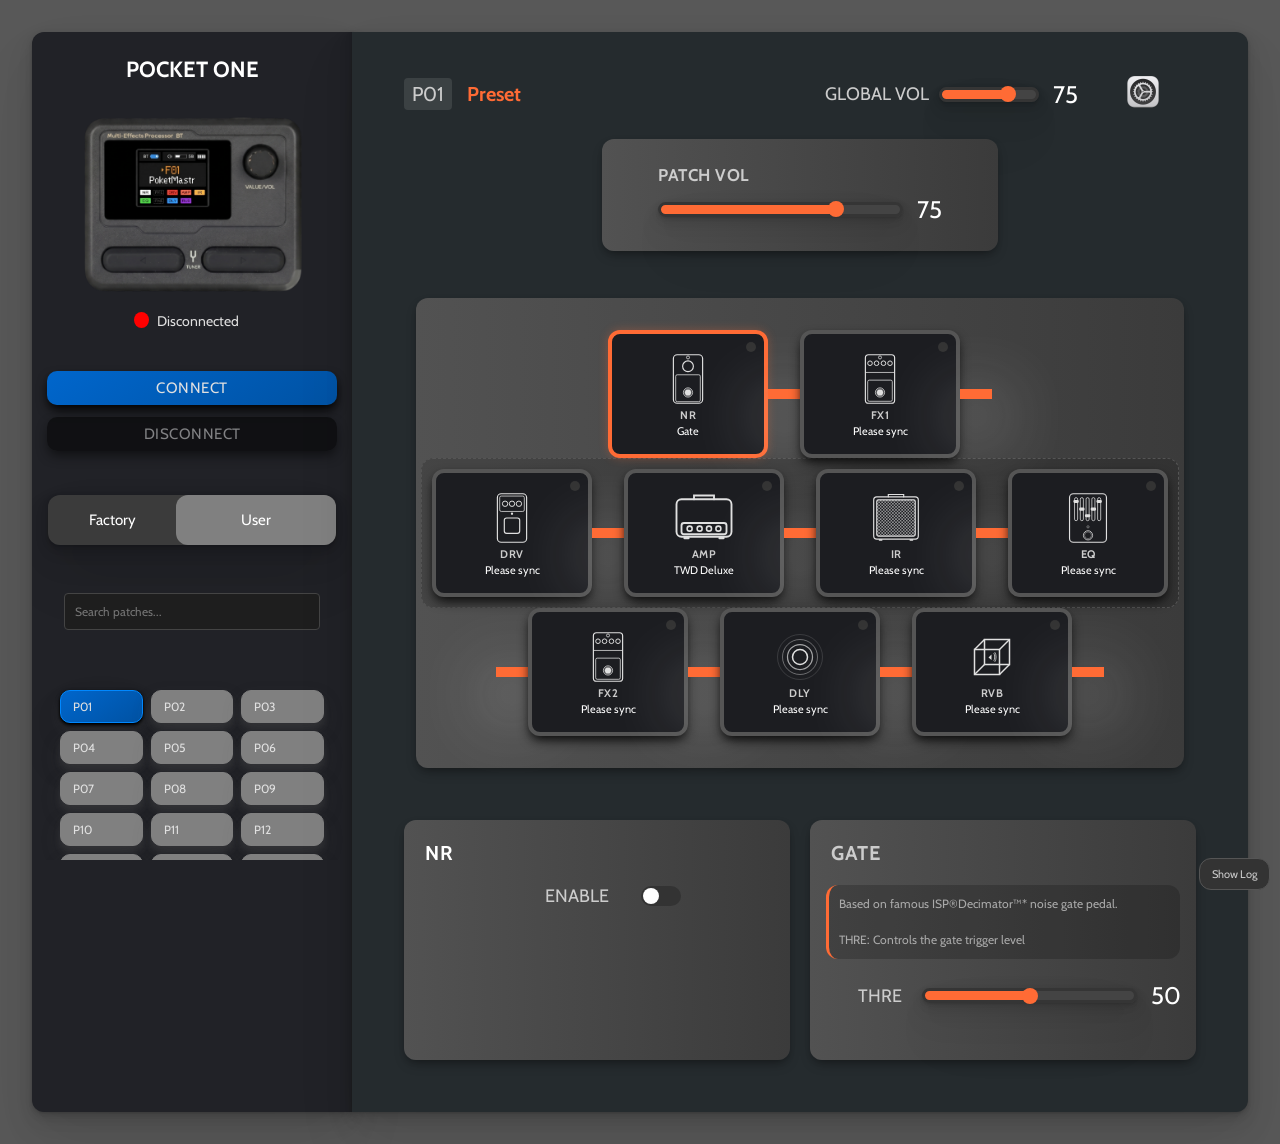
==== commit 3dce61e5: "Reposicionamento dos  elementos & revisão na coloração" ====
--- a/index.html
+++ b/index.html
@@ -14,11 +14,11 @@
                 POCKET ONE
             </div>
             <img id="main-pedal" src="img/pedal_main.png" alt="Pedal utilizado">
-            <div class="connection-panel">
                 <div class="connection-status">
                     <div id="statusDot" class="status-dot"></div>
                     <span id="statusText">Disconnected</span>
                 </div>
+            <div class="connection-panel">
                 <button id="connectBtn" class="btn btn-primary">Connect</button>
                 <button id="disconnectBtn" class="btn" disabled>Disconnect</button>
             </div>
--- a/style.css
+++ b/style.css
@@ -13,7 +13,7 @@
 
 body {
     font-family: "Cabin", sans-serif;
-    background: linear-gradient(145deg, #000000, #1e1e1e);
+    background-color: rgb(88, 88, 88);
     color: #e0e0e0;
     min-height: 100vh;
     overflow-x: auto;
@@ -36,11 +36,14 @@
 }
 
 .sidebar #main-pedal {
-    padding: 2.5rem;
+    padding-top: 2.5rem;
+    padding-right: 2.5rem;
+    padding-left: 2.5rem;
 }
 
 .sidebar-header {
-    padding: 1rem;
+    font-size: 22px;
+    padding: 1.5rem;
     margin-bottom: -2rem;
     color: white;
     font-weight: bold;
@@ -49,24 +52,27 @@
 }
 
 .connection-panel {
+    font-size: 18;
     padding: 15px;
     /* border-bottom: 1px solid #444; */
 }
 
 .connection-status {
-    display: flex;
-    align-items: center;
+    padding: 1rem;
+    padding-left: 4.4rem;
+    padding-right: 2.5rem;
+    display: flex;
     gap: 8px;
     margin-left: 2rem;
     margin-bottom: 10px;
-    font-size: 12px;
+    font-size: 14px;
 }
 
 .status-dot {
-    width: 8px;
-    height: 8px;
+    width: 15px;
+    height: 16px;
     border-radius: 50%;
-    background: #ff4444;
+    background: #ff0000;
 }
 
 .status-dot.connected {
@@ -74,17 +80,19 @@
 }
 
 .btn {
+    font-family: "Cabin", sans-serif;
+    font-size: 15px;
     width: 100%;
     padding: 8px 12px;
     border: none;
-    border-radius: 4px;
+    border-radius: 10px;
     background: linear-gradient(145deg, #000000, #000000);
+    box-shadow: rgb(0, 0, 0) 0px 6px 12px -2px, rgba(0, 0, 0, 0.3) 0px 3px 7px -3px;
     color: #e0e0e0;
     cursor: pointer;
-    font-size: 11px;
     text-transform: uppercase;
     letter-spacing: 0.5px;
-    margin-bottom: 5px;
+    margin-bottom: 0.8rem;
     transition: all 0.2s ease;
 }
 
@@ -167,7 +175,29 @@
     padding: 1.5rem;
     max-height: 22vh; 
     flex-wrap: wrap;
-    overflow-y: scroll;
+    overflow-y: auto;
+}
+
+/* Largura da barra de rolagem - Overflow style*/
+::-webkit-scrollbar {
+  width: 12px;
+}
+
+/* Cor do fundo (trilho) */
+::-webkit-scrollbar-track {
+  background: var(--background_sidebar);
+  border-radius: 3px;
+}
+
+/* Cor da alça */
+::-webkit-scrollbar-thumb {
+  background: #888;
+  border-radius: 3px;
+}
+
+/* Cor da alça ao passar o mouse */
+::-webkit-scrollbar-thumb:hover {
+  background: #555;
 }
 
 .patch-item {
@@ -186,15 +216,17 @@
     box-shadow: rgba(70, 70, 70, 0.19) 0px 10px 20px, rgba(95, 95, 95, 0.23) 0px 6px 6px;
 }
 
+/* Botões barra lateral */
+
 .patch-item:hover {
     background: rgba(255, 255, 255, 0.1);
-    box-shadow: rgb(255, 255, 255) 0px 1px 2px, rgb(255, 255, 255) 0px 2px 4px, rgba(0, 0, 0, 0.07) 0px 4px 8px, rgba(255, 255, 255, 0.07) 0px 8px 16px, rgba(0, 0, 0, 0.07) 0px 16px 32px, rgba(0, 0, 0, 0.07) 0px 32px 64px;
+    box-shadow: rgb(0, 0, 0) 0px 1px 2px, rgb(0, 0, 0) 0px 2px 4px, rgba(0, 0, 0, 0.07) 0px 4px 8px, rgba(255, 255, 255, 0.07) 0px 8px 16px, rgba(0, 0, 0, 0.07) 0px 16px 32px, rgba(0, 0, 0, 0.07) 0px 32px 64px;
     border-color: #666;
 }
 
 .patch-item.selected {
     background: linear-gradient(145deg, #0066cc, #0052a3);
-    box-shadow: rgb(255, 255, 255) 0px 1px 2px, rgb(255, 255, 255) 0px 2px 4px, rgba(0, 0, 0, 0.07) 0px 4px 8px, rgba(255, 255, 255, 0.07) 0px 8px 16px, rgba(0, 0, 0, 0.07) 0px 16px 32px, rgba(0, 0, 0, 0.07) 0px 32px 64px;
+    box-shadow: rgb(0, 0, 0) 0px 1px 2px, rgb(0, 0, 0) 0px 2px 4px, rgba(0, 0, 0, 0.07) 0px 4px 8px, rgba(255, 255, 255, 0.07) 0px 8px 16px, rgba(0, 0, 0, 0.07) 0px 16px 32px, rgba(0, 0, 0, 0.07) 0px 32px 64px;
     border-color: #0088ff;
 }
 
@@ -207,6 +239,7 @@
     display: flex;
     flex-direction: column;
     background-color: var(--background_main_panel);
+    overflow-y: auto;
 }
 
 .settings-btn #settings-button {
@@ -215,6 +248,7 @@
 }
 
 .top-bar {
+    font-size: 20px;
     height: 60px;
     /* border-bottom: 1px solid #444; */
     display: flex;
@@ -230,7 +264,6 @@
 }
 
 .patch-name {
-    font-size: 16px;
     font-weight: bold;
     color: #ff6b35;
 }
@@ -239,7 +272,6 @@
     background: rgba(255, 255, 255, 0.1);
     padding: 4px 8px;
     border-radius: 4px;
-    font-size: 14px;
     color: #ccc;
 }
 
@@ -261,7 +293,6 @@
     display: flex;
     align-items: center;
     justify-content: center;
-    gap: 10px;
     flex-wrap: wrap;
 }
 
@@ -271,7 +302,7 @@
     height: 8rem;
     background: #1C1D21;
     border: 4px solid #555;
-    box-shadow: rgba(0, 0, 0, 0.25) 0px 6px 12px -2px, rgba(0, 0, 0, 0.3) 0px 3px 7px -3px;
+    box-shadow: rgb(12 12 12) 0px 6px 12px -2px, rgba(0, 0, 0, 0.3) 0px 3px 7px -3px;
     border-radius: 12px;
     display: flex;
     flex-direction: column;
@@ -305,7 +336,6 @@
 #fixed-chain-block {
     display: flex;
     align-items: center;
-    gap: 10px;
     background: rgba(0,0,0,0.15);
     border: 1px dashed #555;
     border-radius: 12px;
@@ -337,8 +367,8 @@
 
 .module-status {
     position: absolute;
-    top: 4px;
-    right: 4px;
+    top: 8px;
+    right: 8px;
     width: 10px;
     height: 10px;
     border-radius: 50%;
@@ -370,20 +400,22 @@
 }
 
 .chain-connector {
-    width: 20px;
-    height: 2px;
-    background: #666;
+    width: 2rem;
+    height: 10px;
+    background: #ff6b35;
+    box-shadow: rgb(227 227 227) 0px 22px 70px 4px;
+    border-color: #ff6b35;
     position: relative;
 }
 
-.chain-connector::after {
+/* .chain-connector::after {
     content: '▶';
     position: absolute;
     right: 0rem;
     top: -6px;
     color: #666;
     font-size: 10px;
-}
+} */
 
 /* Effects Panel */
 .effects-panel {
@@ -420,9 +452,10 @@
 }
 
 .control-section h4 {
-    color: #ff6b35;
+    padding: 5px;
+    color: white;
     font-size: 20px;
-    text-align: center;
+    text-align: left;
     text-transform: uppercase;
     margin-bottom: 15px;
     letter-spacing: 0.5px;
@@ -431,13 +464,16 @@
 .control-row {
     display: flex;
     align-items: center;
-    gap: 15px;
-    margin-bottom: 15px;
+    margin-bottom: 2rem;
+    justify-content: center;
 }
 
 .control-label {
+    font-family: "Cabin", sans-serif;
+    padding-right: 2rem;
+    padding-left: 2rem;
     min-width: 60px;
-    font-size: 11px;
+    font-size: 18px;
     color: #ccc;
     text-transform: uppercase;
 }
@@ -500,8 +536,7 @@
     appearance: none;
     width: 100%;
     height: 15px;
-    background: linear-gradient(to right, #000000 var(--progress, 0%), #000000 var(--progress, 0%));
-    outline: none;
+    box-shadow: rgba(0, 0, 0, 0.07) 0px 1px 2px, rgba(0, 0, 0, 0.07) 0px 2px 4px, rgba(0, 0, 0, 0.07) 0px 4px 8px, rgba(0, 0, 0, 0.07) 0px 8px 16px, rgba(0, 0, 0, 0.07) 0px 16px 32px, rgba(0, 0, 0, 0.07) 0px 32px 64px;    outline: none;
     transition: opacity .2s;
     border-radius: 12px;
     border: 3.5px solid #353535;
@@ -671,7 +706,7 @@
 }
 
 .global-volume-control .control-label {
-    font-size: 14px;
+    padding: 0px;
     color: #ccc;
     text-transform: uppercase;
     min-width: fit-content;
@@ -693,7 +728,7 @@
     border-radius: 12px;
     display: flex;
     flex-direction: column;
-    align-items: center;
+    align-items: flex-start;
     justify-content: center;
     transition: all 0.2s ease;
     position: relative;
@@ -703,7 +738,8 @@
 }
 
 .patch-volume-module .module-name {
-    font-size: 14px;
+    text-align: start;
+    font-size:17px;
     font-weight: bold;
     color: #ccc;
 }
